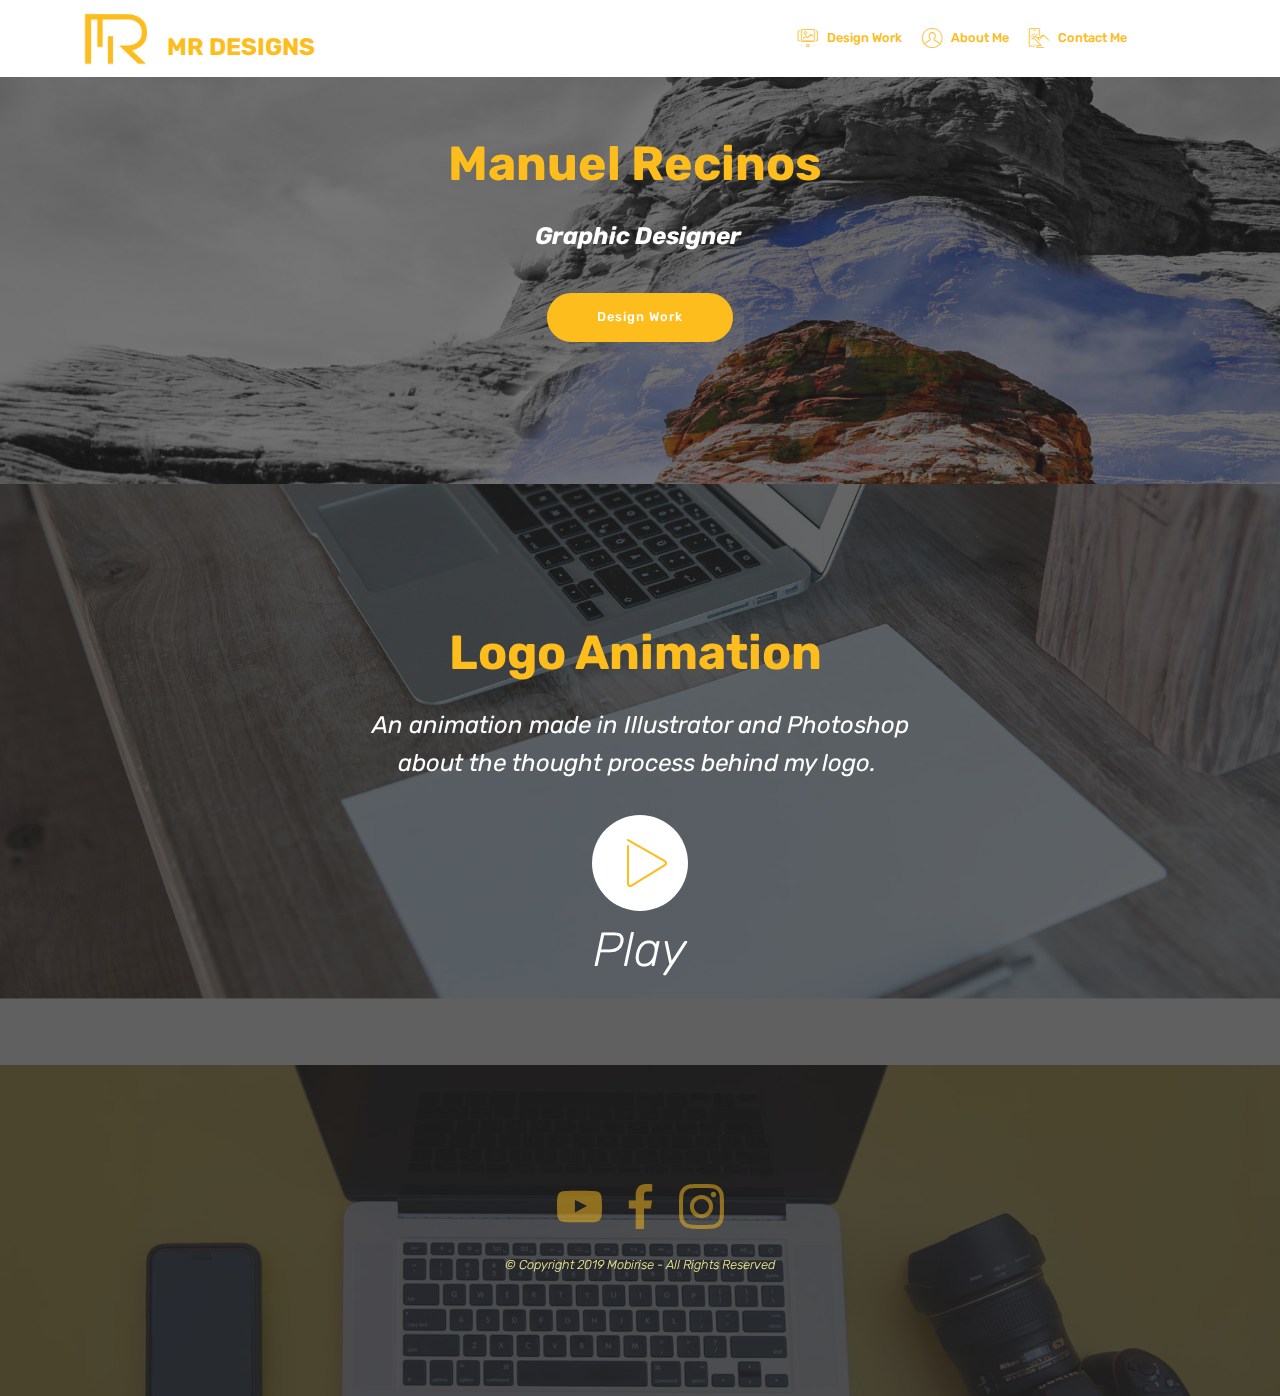
==== index.html @ 929e6ffc "create github pages" ====
<!DOCTYPE html>
<html  >
<head>
  <!-- Site made with Mobirise Website Builder v4.11.5, https://mobirise.com -->
  <meta charset="UTF-8">
  <meta http-equiv="X-UA-Compatible" content="IE=edge">
  <meta name="generator" content="Mobirise v4.11.5, mobirise.com">
  <meta name="viewport" content="width=device-width, initial-scale=1, minimum-scale=1">
  <link rel="shortcut icon" href="assets/images/personal-logo-192x158.jpg" type="image/x-icon">
  <meta name="description" content="">
  
  <title>Home</title>
  <link rel="stylesheet" href="assets/web/assets/mobirise-icons/mobirise-icons.css">
  <link rel="stylesheet" href="assets/bootstrap/css/bootstrap.min.css">
  <link rel="stylesheet" href="assets/bootstrap/css/bootstrap-grid.min.css">
  <link rel="stylesheet" href="assets/bootstrap/css/bootstrap-reboot.min.css">
  <link rel="stylesheet" href="assets/socicon/css/styles.css">
  <link rel="stylesheet" href="assets/tether/tether.min.css">
  <link rel="stylesheet" href="assets/dropdown/css/style.css">
  <link rel="stylesheet" href="assets/theme/css/style.css">
  <link rel="preload" as="style" href="assets/mobirise/css/mbr-additional.css"><link rel="stylesheet" href="assets/mobirise/css/mbr-additional.css" type="text/css">
  
  
  
</head>
<body>
  <section class="menu cid-rIRVJMEzpd" once="menu" id="menu1-1d">

    

    <nav class="navbar navbar-expand beta-menu navbar-dropdown align-items-center navbar-toggleable-sm">
        <button class="navbar-toggler navbar-toggler-right" type="button" data-toggle="collapse" data-target="#navbarSupportedContent" aria-controls="navbarSupportedContent" aria-expanded="false" aria-label="Toggle navigation">
            <div class="hamburger">
                <span></span>
                <span></span>
                <span></span>
                <span></span>
            </div>
        </button>
        <div class="menu-logo">
            <div class="navbar-brand">
                <span class="navbar-logo">
                    <a href="index.html">
                         <img src="assets/images/personal-logo-192x158.jpg" alt="Mobirise" title="" style="height: 3.8rem;">
                    </a>
                </span>
                <span class="navbar-caption-wrap"><a class="navbar-caption text-primary display-5" href="index.html"><br>MR DESIGNS&nbsp;</a></span>
            </div>
        </div>
        <div class="collapse navbar-collapse" id="navbarSupportedContent">
            <ul class="navbar-nav nav-dropdown nav-right" data-app-modern-menu="true"><li class="nav-item">
                    <a class="nav-link link text-primary display-4" href="https://mobirise.com">
                        </a>
                </li><li class="nav-item"><a class="nav-link link text-primary display-4" href="page1.html"><span class="mbri-image-slider mbr-iconfont mbr-iconfont-btn" style="color: rgb(252, 189, 29);"></span>Design Work</a></li><li class="nav-item"><a class="nav-link link text-primary display-4" href="page2.html"><span class="mbri-user mbr-iconfont mbr-iconfont-btn"></span>
                        
                        About Me</a></li><li class="nav-item"><a class="nav-link link text-primary display-4" href="page3.html"><span class="mbri-touch mbr-iconfont mbr-iconfont-btn"></span>Contact Me &nbsp; &nbsp; &nbsp; &nbsp; &nbsp; &nbsp; &nbsp; &nbsp; &nbsp; &nbsp;&nbsp;</a></li></ul>
            
        </div>
    </nav>
</section>

<section class="engine"><a href="https://mobirise.info/z">best free website templates</a></section><section class="header1 cid-rIvoOIbctM mbr-parallax-background" id="header16-k">

    

    <div class="mbr-overlay" style="opacity: 0.6; background-color: rgb(35, 35, 35);">
    </div>

    <div class="container">
        <div class="row justify-content-md-center">
            <div class="col-md-10 align-center">
                <h1 class="mbr-section-title mbr-bold pb-3 mbr-fonts-style display-2">Manuel Recinos&nbsp;</h1>
                
                <p class="mbr-text pb-3 mbr-fonts-style display-5"><strong><em>Graphic Designer&nbsp;</em></strong></p>
                <div class="mbr-section-btn"><a class="btn btn-md btn-primary display-4" href="page1.html">Design Work</a></div>
            </div>
        </div>
    </div>

</section>

<section class="header8 cid-rIunbASJ1v mbr-parallax-background" id="header8-4">

    

    <div class="mbr-overlay" style="opacity: 0.7; background-color: rgb(35, 35, 35);">
    </div>

    <div class="container align-center">
        <div class="row justify-content-md-center">
            <div class="mbr-white col-md-10">
                <h1 class="mbr-section-title align-center py-2 mbr-bold mbr-fonts-style display-2">
                        <br>Logo Animation&nbsp;</h1>
                <p class="mbr-text align-center py-2 mbr-fonts-style display-5"><em>An animation made in Illustrator and Photoshop <br>about the thought process behind my logo.&nbsp;</em></p>
                <div class="mbr-media show-modal align-center py-2" data-modal=".modalWindow">
                         <span class="mbr-iconfont mbri-play" style="color: rgb(252, 189, 29); fill: rgb(252, 189, 29);"></span>
                </div>
                <div class="icon-description align-center font-italic pb-3 mbr-fonts-style display-2">
                        Play</div>
                
            </div>
        </div>
    </div>
    <div>
        <div class="modalWindow" style="display: none;">
            <div class="modalWindow-container">
                <div class="modalWindow-video-container">
                    <div class="modalWindow-video">
                        <iframe width="100%" height="100%" frameborder="0" allowfullscreen="1" data-src="https://youtu.be/ZOGyDe4qONQ"></iframe>
                    </div>
                    <a class="close" role="button" data-dismiss="modal">
                        <span aria-hidden="true" class="mbri-close mbr-iconfont closeModal"></span>
                        <span class="sr-only">Close</span>
                    </a>
                </div>
            </div>
        </div>
    </div>
</section>

<section once="footers" class="cid-rIRHfotVvr" id="footer7-17">

    

    <div class="mbr-overlay" style="opacity: 0.8; background-color: rgb(35, 35, 35);"></div>

    <div class="container">
        <div class="media-container-row align-center mbr-white">
            <div class="row row-links">
                <ul class="foot-menu">
                    
                    
                    
                    
                    
                <li class="foot-menu-item mbr-fonts-style display-7">&nbsp; &nbsp; &nbsp; &nbsp; &nbsp; &nbsp; &nbsp; &nbsp; &nbsp; &nbsp; &nbsp; &nbsp; &nbsp; &nbsp; &nbsp; &nbsp; &nbsp; &nbsp; &nbsp; &nbsp; &nbsp; &nbsp; &nbsp; &nbsp; &nbsp; &nbsp; &nbsp;</li><li class="foot-menu-item mbr-fonts-style display-7"></li><li class="foot-menu-item mbr-fonts-style display-7"><strong>&nbsp;</strong>&nbsp; &nbsp; &nbsp; &nbsp; &nbsp; &nbsp; &nbsp; &nbsp; &nbsp; &nbsp; &nbsp;</li><li class="foot-menu-item mbr-fonts-style display-7"></li><li class="foot-menu-item mbr-fonts-style display-7"></li></ul>
            </div>
            <div class="row social-row">
                <div class="social-list align-right pb-2">
                    
                    
                    
                    
                    
                    
                <div class="soc-item">
                        <a href="https://www.youtube.com/channel/UCIBLX_ni4-r-RbYOTZ9fJrg/featured" target="_blank">
                            <span class="mbr-iconfont mbr-iconfont-social socicon-youtube socicon" style="color: rgb(252, 189, 29); fill: rgb(252, 189, 29); font-size: 45px;"></span>
                        </a>
                    </div><div class="soc-item">
                        <a href="https://www.facebook.com/mrdesigns95-101908321228765/" target="_blank">
                            <span class="mbr-iconfont mbr-iconfont-social socicon-facebook socicon" style="color: rgb(252, 189, 29); fill: rgb(252, 189, 29); font-size: 45px;"></span>
                        </a>
                    </div><div class="soc-item">
                        <a href="https://www.instagram.com/mrdesigns95/" target="_blank">
                            <span class="mbr-iconfont mbr-iconfont-social socicon-instagram socicon" style="color: rgb(252, 189, 29); fill: rgb(252, 189, 29); font-size: 45px;"></span>
                        </a>
                    </div></div>
            </div>
            <div class="row row-copirayt">
                <p class="mbr-text mb-0 mbr-fonts-style mbr-white align-center display-4"><em>
                    © Copyright 2019 Mobirise - All Rights Reserved
                </em></p>
            </div>
        </div>
    </div>
</section>


  <script src="assets/web/assets/jquery/jquery.min.js"></script>
  <script src="assets/popper/popper.min.js"></script>
  <script src="assets/bootstrap/js/bootstrap.min.js"></script>
  <script src="assets/smoothscroll/smooth-scroll.js"></script>
  <script src="assets/tether/tether.min.js"></script>
  <script src="assets/playervimeo/vimeo_player.js"></script>
  <script src="assets/dropdown/js/nav-dropdown.js"></script>
  <script src="assets/dropdown/js/navbar-dropdown.js"></script>
  <script src="assets/touchswipe/jquery.touch-swipe.min.js"></script>
  <script src="assets/parallax/jarallax.min.js"></script>
  <script src="assets/theme/js/script.js"></script>
  
  
</body>
</html>
---- assets/web/assets/mobirise-icons/mobirise-icons.css ----
@font-face {
  font-family: 'MobiriseIcons';
  src:  url('mobirise-icons.eot?spat4u');
  src:  url('mobirise-icons.eot?spat4u#iefix') format('embedded-opentype'),
    url('mobirise-icons.ttf?spat4u') format('truetype'),
    url('mobirise-icons.woff?spat4u') format('woff'),
    url('mobirise-icons.svg?spat4u#MobiriseIcons') format('svg');
  font-weight: normal;
  font-style: normal;
  font-display: swap;
}

[class^="mbri-"], [class*=" mbri-"] {
  /* use !important to prevent issues with browser extensions that change fonts */
  font-family: MobiriseIcons !important;
  speak: none;
  font-style: normal;
  font-weight: normal;
  font-variant: normal;
  text-transform: none;
  line-height: 1;

  /* Better Font Rendering =========== */
  -webkit-font-smoothing: antialiased;
  -moz-osx-font-smoothing: grayscale;
}

.mbri-add-submenu:before {
  content: "\e900";
}
.mbri-alert:before {
  content: "\e901";
}
.mbri-align-center:before {
  content: "\e902";
}
.mbri-align-justify:before {
  content: "\e903";
}
.mbri-align-left:before {
  content: "\e904";
}
.mbri-align-right:before {
  content: "\e905";
}
.mbri-android:before {
  content: "\e906";
}
.mbri-apple:before {
  content: "\e907";
}
.mbri-arrow-down:before {
  content: "\e908";
}
.mbri-arrow-next:before {
  content: "\e909";
}
.mbri-arrow-prev:before {
  content: "\e90a";
}
.mbri-arrow-up:before {
  content: "\e90b";
}
.mbri-bold:before {
  content: "\e90c";
}
.mbri-bookmark:before {
  content: "\e90d";
}
.mbri-bootstrap:before {
  content: "\e90e";
}
.mbri-briefcase:before {
  content: "\e90f";
}
.mbri-browse:before {
  content: "\e910";
}
.mbri-bulleted-list:before {
  content: "\e911";
}
.mbri-calendar:before {
  content: "\e912";
}
.mbri-camera:before {
  content: "\e913";
}
.mbri-cart-add:before {
  content: "\e914";
}
.mbri-cart-full:before {
  content: "\e915";
}
.mbri-cash:before {
  content: "\e916";
}
.mbri-change-style:before {
  content: "\e917";
}
.mbri-chat:before {
  content: "\e918";
}
.mbri-clock:before {
  content: "\e919";
}
.mbri-close:before {
  content: "\e91a";
}
.mbri-cloud:before {
  content: "\e91b";
}
.mbri-code:before {
  content: "\e91c";
}
.mbri-contact-form:before {
  content: "\e91d";
}
.mbri-credit-card:before {
  content: "\e91e";
}
.mbri-cursor-click:before {
  content: "\e91f";
}
.mbri-cust-feedback:before {
  content: "\e920";
}
.mbri-database:before {
  content: "\e921";
}
.mbri-delivery:before {
  content: "\e922";
}
.mbri-desktop:before {
  content: "\e923";
}
.mbri-devices:before {
  content: "\e924";
}
.mbri-down:before {
  content: "\e925";
}
.mbri-download:before {
  content: "\e989";
}
.mbri-drag-n-drop:before {
  content: "\e927";
}
.mbri-drag-n-drop2:before {
  content: "\e928";
}
.mbri-edit:before {
  content: "\e929";
}
.mbri-edit2:before {
  content: "\e92a";
}
.mbri-error:before {
  content: "\e92b";
}
.mbri-extension:before {
  content: "\e92c";
}
.mbri-features:before {
  content: "\e92d";
}
.mbri-file:before {
  content: "\e92e";
}
.mbri-flag:before {
  content: "\e92f";
}
.mbri-folder:before {
  content: "\e930";
}
.mbri-gift:before {
  content: "\e931";
}
.mbri-github:before {
  content: "\e932";
}
.mbri-globe:before {
  content: "\e933";
}
.mbri-globe-2:before {
  content: "\e934";
}
.mbri-growing-chart:before {
  content: "\e935";
}
.mbri-hearth:before {
  content: "\e936";
}
.mbri-help:before {
  content: "\e937";
}
.mbri-home:before {
  content: "\e938";
}
.mbri-hot-cup:before {
  content: "\e939";
}
.mbri-idea:before {
  content: "\e93a";
}
.mbri-image-gallery:before {
  content: "\e93b";
}
.mbri-image-slider:before {
  content: "\e93c";
}
.mbri-info:before {
  content: "\e93d";
}
.mbri-italic:before {
  content: "\e93e";
}
.mbri-key:before {
  content: "\e93f";
}
.mbri-laptop:before {
  content: "\e940";
}
.mbri-layers:before {
  content: "\e941";
}
.mbri-left-right:before {
  content: "\e942";
}
.mbri-left:before {
  content: "\e943";
}
.mbri-letter:before {
  content: "\e944";
}
.mbri-like:before {
  content: "\e945";
}
.mbri-link:before {
  content: "\e946";
}
.mbri-lock:before {
  content: "\e947";
}
.mbri-login:before {
  content: "\e948";
}
.mbri-logout:before {
  content: "\e949";
}
.mbri-magic-stick:before {
  content: "\e94a";
}
.mbri-map-pin:before {
  content: "\e94b";
}
.mbri-menu:before {
  content: "\e94c";
}
.mbri-mobile:before {
  content: "\e94d";
}
.mbri-mobile2:before {
  content: "\e94e";
}
.mbri-mobirise:before {
  content: "\e94f";
}
.mbri-more-horizontal:before {
  content: "\e950";
}
.mbri-more-vertical:before {
  content: "\e951";
}
.mbri-music:before {
  content: "\e952";
}
.mbri-new-file:before {
  content: "\e953";
}
.mbri-numbered-list:before {
  content: "\e954";
}
.mbri-opened-folder:before {
  content: "\e955";
}
.mbri-pages:before {
  content: "\e956";
}
.mbri-paper-plane:before {
  content: "\e957";
}
.mbri-paperclip:before {
  content: "\e958";
}
.mbri-photo:before {
  content: "\e959";
}
.mbri-photos:before {
  content: "\e95a";
}
.mbri-pin:before {
  content: "\e95b";
}
.mbri-play:before {
  content: "\e95c";
}
.mbri-plus:before {
  content: "\e95d";
}
.mbri-preview:before {
  content: "\e95e";
}
.mbri-print:before {
  content: "\e95f";
}
.mbri-protect:before {
  content: "\e960";
}
.mbri-question:before {
  content: "\e961";
}
.mbri-quote-left:before {
  content: "\e962";
}
.mbri-quote-right:before {
  content: "\e963";
}
.mbri-refresh:before {
  content: "\e964";
}
.mbri-responsive:before {
  content: "\e965";
}
.mbri-right:before {
  content: "\e966";
}
.mbri-rocket:before {
  content: "\e967";
}
.mbri-sad-face:before {
  content: "\e968";
}
.mbri-sale:before {
  content: "\e969";
}
.mbri-save:before {
  content: "\e96a";
}
.mbri-search:before {
  content: "\e96b";
}
.mbri-setting:before {
  content: "\e96c";
}
.mbri-setting2:before {
  content: "\e96d";
}
.mbri-setting3:before {
  content: "\e96e";
}
.mbri-share:before {
  content: "\e96f";
}
.mbri-shopping-bag:before {
  content: "\e970";
}
.mbri-shopping-basket:before {
  content: "\e971";
}
.mbri-shopping-cart:before {
  content: "\e972";
}
.mbri-sites:before {
  content: "\e973";
}
.mbri-smile-face:before {
  content: "\e974";
}
.mbri-speed:before {
  content: "\e975";
}
.mbri-star:before {
  content: "\e976";
}
.mbri-success:before {
  content: "\e977";
}
.mbri-sun:before {
  content: "\e978";
}
.mbri-sun2:before {
  content: "\e979";
}
.mbri-tablet:before {
  content: "\e97a";
}
.mbri-tablet-vertical:before {
  content: "\e97b";
}
.mbri-target:before {
  content: "\e97c";
}
.mbri-timer:before {
  content: "\e97d";
}
.mbri-to-ftp:before {
  content: "\e97e";
}
.mbri-to-local-drive:before {
  content: "\e97f";
}
.mbri-touch-swipe:before {
  content: "\e980";
}
.mbri-touch:before {
  content: "\e981";
}
.mbri-trash:before {
  content: "\e982";
}
.mbri-underline:before {
  content: "\e983";
}
.mbri-unlink:before {
  content: "\e984";
}
.mbri-unlock:before {
  content: "\e985";
}
.mbri-up-down:before {
  content: "\e986";
}
.mbri-up:before {
  content: "\e987";
}
.mbri-update:before {
  content: "\e988";
}
.mbri-upload:before {
 content: "\e926"; 
}
.mbri-user:before {
  content: "\e98a";
}
.mbri-user2:before {
  content: "\e98b";
}
.mbri-users:before {
  content: "\e98c";
}
.mbri-video:before {
  content: "\e98d";
}
.mbri-video-play:before {
  content: "\e98e";
}
.mbri-watch:before {
  content: "\e98f";
}
.mbri-website-theme:before {
  content: "\e990";
}
.mbri-wifi:before {
  content: "\e991";
}
.mbri-windows:before {
  content: "\e992";
}
.mbri-zoom-out:before {
  content: "\e993";
}
.mbri-redo:before {
  content: "\e994";
}
.mbri-undo:before {
  content: "\e995";
}
---- assets/socicon/css/styles.css ----
@charset "UTF-8";

@font-face {
  font-family: "socicon";
  src:url("../fonts/socicon.eot");
  src:url("../fonts/socicon.eot?#iefix") format("embedded-opentype"),
    url("../fonts/socicon.woff") format("woff"),
    url("../fonts/socicon.ttf") format("truetype"),
    url("../fonts/socicon.svg#socicon") format("svg");
  font-weight: normal;
  font-style: normal;
  font-display:swap;
}

[data-icon]:before {
  font-family: "socicon" !important;
  content: attr(data-icon);
  font-style: normal !important;
  font-weight: normal !important;
  font-variant: normal !important;
  text-transform: none !important;
  speak: none;
  line-height: 1;
  -webkit-font-smoothing: antialiased;
  -moz-osx-font-smoothing: grayscale;
}

[class^="socicon-"]:before,
[class*=" socicon-"]:before {
  font-family: "socicon" !important;
  font-style: normal !important;
  font-weight: normal !important;
  font-variant: normal !important;
  text-transform: none !important;
  speak: none;
  line-height: 1;
  -webkit-font-smoothing: antialiased;
  -moz-osx-font-smoothing: grayscale;
}

.socicon-modelmayhem:before {
  content: "\e000";
}
.socicon-mixcloud:before {
  content: "\e001";
}
.socicon-drupal:before {
  content: "\e002";
}
.socicon-swarm:before {
  content: "\e003";
}
.socicon-istock:before {
  content: "\e004";
}
.socicon-yammer:before {
  content: "\e005";
}
.socicon-ello:before {
  content: "\e006";
}
.socicon-stackoverflow:before {
  content: "\e007";
}
.socicon-persona:before {
  content: "\e008";
}
.socicon-triplej:before {
  content: "\e009";
}
.socicon-houzz:before {
  content: "\e00a";
}
.socicon-rss:before {
  content: "\e00b";
}
.socicon-paypal:before {
  content: "\e00c";
}
.socicon-odnoklassniki:before {
  content: "\e00d";
}
.socicon-airbnb:before {
  content: "\e00e";
}
.socicon-periscope:before {
  content: "\e00f";
}
.socicon-outlook:before {
  content: "\e010";
}
.socicon-coderwall:before {
  content: "\e011";
}
.socicon-tripadvisor:before {
  content: "\e012";
}
.socicon-appnet:before {
  content: "\e013";
}
.socicon-goodreads:before {
  content: "\e014";
}
.socicon-tripit:before {
  content: "\e015";
}
.socicon-lanyrd:before {
  content: "\e016";
}
.socicon-slideshare:before {
  content: "\e017";
}
.socicon-buffer:before {
  content: "\e018";
}
.socicon-disqus:before {
  content: "\e019";
}
.socicon-vkontakte:before {
  content: "\e01a";
}
.socicon-whatsapp:before {
  content: "\e01b";
}
.socicon-patreon:before {
  content: "\e01c";
}
.socicon-storehouse:before {
  content: "\e01d";
}
.socicon-pocket:before {
  content: "\e01e";
}
.socicon-mail:before {
  content: "\e01f";
}
.socicon-blogger:before {
  content: "\e020";
}
.socicon-technorati:before {
  content: "\e021";
}
.socicon-reddit:before {
  content: "\e022";
}
.socicon-dribbble:before {
  content: "\e023";
}
.socicon-stumbleupon:before {
  content: "\e024";
}
.socicon-digg:before {
  content: "\e025";
}
.socicon-envato:before {
  content: "\e026";
}
.socicon-behance:before {
  content: "\e027";
}
.socicon-delicious:before {
  content: "\e028";
}
.socicon-deviantart:before {
  content: "\e029";
}
.socicon-forrst:before {
  content: "\e02a";
}
.socicon-play:before {
  content: "\e02b";
}
.socicon-zerply:before {
  content: "\e02c";
}
.socicon-wikipedia:before {
  content: "\e02d";
}
.socicon-apple:before {
  content: "\e02e";
}
.socicon-flattr:before {
  content: "\e02f";
}
.socicon-github:before {
  content: "\e030";
}
.socicon-renren:before {
  content: "\e031";
}
.socicon-friendfeed:before {
  content: "\e032";
}
.socicon-newsvine:before {
  content: "\e033";
}
.socicon-identica:before {
  content: "\e034";
}
.socicon-bebo:before {
  content: "\e035";
}
.socicon-zynga:before {
  content: "\e036";
}
.socicon-steam:before {
  content: "\e037";
}
.socicon-xbox:before {
  content: "\e038";
}
.socicon-windows:before {
  content: "\e039";
}
.socicon-qq:before {
  content: "\e03a";
}
.socicon-douban:before {
  content: "\e03b";
}
.socicon-meetup:before {
  content: "\e03c";
}
.socicon-playstation:before {
  content: "\e03d";
}
.socicon-android:before {
  content: "\e03e";
}
.socicon-snapchat:before {
  content: "\e03f";
}
.socicon-twitter:before {
  content: "\e040";
}
.socicon-facebook:before {
  content: "\e041";
}
.socicon-googleplus:before {
  content: "\e042";
}
.socicon-pinterest:before {
  content: "\e043";
}
.socicon-foursquare:before {
  content: "\e044";
}
.socicon-yahoo:before {
  content: "\e045";
}
.socicon-skype:before {
  content: "\e046";
}
.socicon-yelp:before {
  content: "\e047";
}
.socicon-feedburner:before {
  content: "\e048";
}
.socicon-linkedin:before {
  content: "\e049";
}
.socicon-viadeo:before {
  content: "\e04a";
}
.socicon-xing:before {
  content: "\e04b";
}
.socicon-myspace:before {
  content: "\e04c";
}
.socicon-soundcloud:before {
  content: "\e04d";
}
.socicon-spotify:before {
  content: "\e04e";
}
.socicon-grooveshark:before {
  content: "\e04f";
}
.socicon-lastfm:before {
  content: "\e050";
}
.socicon-youtube:before {
  content: "\e051";
}
.socicon-vimeo:before {
  content: "\e052";
}
.socicon-dailymotion:before {
  content: "\e053";
}
.socicon-vine:before {
  content: "\e054";
}
.socicon-flickr:before {
  content: "\e055";
}
.socicon-500px:before {
  content: "\e056";
}
.socicon-wordpress:before {
  content: "\e058";
}
.socicon-tumblr:before {
  content: "\e059";
}
.socicon-twitch:before {
  content: "\e05a";
}
.socicon-8tracks:before {
  content: "\e05b";
}
.socicon-amazon:before {
  content: "\e05c";
}
.socicon-icq:before {
  content: "\e05d";
}
.socicon-smugmug:before {
  content: "\e05e";
}
.socicon-ravelry:before {
  content: "\e05f";
}
.socicon-weibo:before {
  content: "\e060";
}
.socicon-baidu:before {
  content: "\e061";
}
.socicon-angellist:before {
  content: "\e062";
}
.socicon-ebay:before {
  content: "\e063";
}
.socicon-imdb:before {
  content: "\e064";
}
.socicon-stayfriends:before {
  content: "\e065";
}
.socicon-residentadvisor:before {
  content: "\e066";
}
.socicon-google:before {
  content: "\e067";
}
.socicon-yandex:before {
  content: "\e068";
}
.socicon-sharethis:before {
  content: "\e069";
}
.socicon-bandcamp:before {
  content: "\e06a";
}
.socicon-itunes:before {
  content: "\e06b";
}
.socicon-deezer:before {
  content: "\e06c";
}
.socicon-telegram:before {
  content: "\e06e";
}
.socicon-openid:before {
  content: "\e06f";
}
.socicon-amplement:before {
  content: "\e070";
}
.socicon-viber:before {
  content: "\e071";
}
.socicon-zomato:before {
  content: "\e072";
}
.socicon-draugiem:before {
  content: "\e074";
}
.socicon-endomodo:before {
  content: "\e075";
}
.socicon-filmweb:before {
  content: "\e076";
}
.socicon-stackexchange:before {
  content: "\e077";
}
.socicon-wykop:before {
  content: "\e078";
}
.socicon-teamspeak:before {
  content: "\e079";
}
.socicon-teamviewer:before {
  content: "\e07a";
}
.socicon-ventrilo:before {
  content: "\e07b";
}
.socicon-younow:before {
  content: "\e07c";
}
.socicon-raidcall:before {
  content: "\e07d";
}
.socicon-mumble:before {
  content: "\e07e";
}
.socicon-medium:before {
  content: "\e06d";
}
.socicon-bebee:before {
  content: "\e07f";
}
.socicon-hitbox:before {
  content: "\e080";
}
.socicon-reverbnation:before {
  content: "\e081";
}
.socicon-formulr:before {
  content: "\e082";
}
.socicon-instagram:before {
  content: "\e057";
}
.socicon-battlenet:before {
  content: "\e083";
}
.socicon-chrome:before {
  content: "\e084";
}
.socicon-discord:before {
  content: "\e086";
}
.socicon-issuu:before {
  content: "\e087";
}
.socicon-macos:before {
  content: "\e088";
}
.socicon-firefox:before {
  content: "\e089";
}
.socicon-opera:before {
  content: "\e08d";
}
.socicon-keybase:before {
  content: "\e090";
}
.socicon-alliance:before {
  content: "\e091";
}
.socicon-livejournal:before {
  content: "\e092";
}
.socicon-googlephotos:before {
  content: "\e093";
}
.socicon-horde:before {
  content: "\e094";
}
.socicon-etsy:before {
  content: "\e095";
}
.socicon-zapier:before {
  content: "\e096";
}
.socicon-google-scholar:before {
  content: "\e097";
}
.socicon-researchgate:before {
  content: "\e098";
}
.socicon-wechat:before {
  content: "\e099";
}
.socicon-strava:before {
  content: "\e09a";
}
.socicon-line:before {
  content: "\e09b";
}
.socicon-lyft:before {
  content: "\e09c";
}
.socicon-uber:before {
  content: "\e09d";
}
.socicon-songkick:before {
  content: "\e09e";
}
.socicon-viewbug:before {
  content: "\e09f";
}
.socicon-googlegroups:before {
  content: "\e0a0";
}
.socicon-quora:before {
  content: "\e073";
}
.socicon-diablo:before {
  content: "\e085";
}
.socicon-blizzard:before {
  content: "\e0a1";
}
.socicon-hearthstone:before {
  content: "\e08b";
}
.socicon-heroes:before {
  content: "\e08a";
}
.socicon-overwatch:before {
  content: "\e08c";
}
.socicon-warcraft:before {
  content: "\e08e";
}
.socicon-starcraft:before {
  content: "\e08f";
}
.socicon-beam:before {
  content: "\e0a2";
}
.socicon-curse:before {
  content: "\e0a3";
}
.socicon-player:before {
  content: "\e0a4";
}
.socicon-streamjar:before {
  content: "\e0a5";
}
.socicon-nintendo:before {
  content: "\e0a6";
}
.socicon-hellocoton:before {
  content: "\e0a7";
}
---- assets/dropdown/css/style.css ----
.navbar-dropdown {
  left: 0;
  padding: 0;
  position: absolute;
  right: 0;
  top: 0;
  transition: all 0.45s ease;
  z-index: 1030;
  background: #282828; }
  .navbar-dropdown .navbar-logo {
    margin-right: 0.8rem;
    transition: margin 0.3s ease-in-out;
    vertical-align: middle; }
    .navbar-dropdown .navbar-logo img {
      height: 3.125rem;
      transition: all 0.3s ease-in-out; }
    .navbar-dropdown .navbar-logo.mbr-iconfont {
      font-size: 3.125rem;
      line-height: 3.125rem; }
  .navbar-dropdown .navbar-caption {
    font-weight: 700;
    white-space: normal;
    vertical-align: -4px;
    line-height: 3.125rem !important; }
    .navbar-dropdown .navbar-caption, .navbar-dropdown .navbar-caption:hover {
      color: inherit;
      text-decoration: none; }
  .navbar-dropdown .mbr-iconfont + .navbar-caption {
    vertical-align: -1px; }
  .navbar-dropdown.navbar-fixed-top {
    position: fixed; }
  .navbar-dropdown .navbar-brand span {
    vertical-align: -4px; }
  .navbar-dropdown.bg-color.transparent {
    background: none; }
  .navbar-dropdown.navbar-short .navbar-brand {
    padding: 0.625rem 0; }
    .navbar-dropdown.navbar-short .navbar-brand span {
      vertical-align: -1px; }
  .navbar-dropdown.navbar-short .navbar-caption {
    line-height: 2.375rem !important;
    vertical-align: -2px; }
  .navbar-dropdown.navbar-short .navbar-logo {
    margin-right: 0.5rem; }
    .navbar-dropdown.navbar-short .navbar-logo img {
      height: 2.375rem; }
    .navbar-dropdown.navbar-short .navbar-logo.mbr-iconfont {
      font-size: 2.375rem;
      line-height: 2.375rem; }
  .navbar-dropdown.navbar-short .mbr-table-cell {
    height: 3.625rem; }
  .navbar-dropdown .navbar-close {
    left: 0.6875rem;
    position: fixed;
    top: 0.75rem;
    z-index: 1000; }
  .navbar-dropdown .hamburger-icon {
    content: "";
    display: inline-block;
    vertical-align: middle;
    width: 16px;
    -webkit-box-shadow: 0 -6px 0 1px #282828,0 0 0 1px #282828,0 6px 0 1px #282828;
    -moz-box-shadow: 0 -6px 0 1px #282828,0 0 0 1px #282828,0 6px 0 1px #282828;
    box-shadow: 0 -6px 0 1px #282828,0 0 0 1px #282828,0 6px 0 1px #282828; }

.dropdown-menu .dropdown-toggle[data-toggle="dropdown-submenu"]::after {
  border-bottom: 0.35em solid transparent;
  border-left: 0.35em solid;
  border-right: 0;
  border-top: 0.35em solid transparent;
  margin-left: 0.3rem; }

.dropdown-menu .dropdown-item:focus {
  outline: 0; }

.nav-dropdown {
  font-size: 0.75rem;
  font-weight: 500;
  height: auto !important; }
  .nav-dropdown .nav-btn {
    padding-left: 1rem; }
  .nav-dropdown .link {
    margin: .667em 1.667em;
    font-weight: 500;
    padding: 0;
    transition: color .2s ease-in-out; }
    .nav-dropdown .link.dropdown-toggle {
      margin-right: 2.583em; }
      .nav-dropdown .link.dropdown-toggle::after {
        margin-left: .25rem;
        border-top: 0.35em solid;
        border-right: 0.35em solid transparent;
        border-left: 0.35em solid transparent;
        border-bottom: 0; }
      .nav-dropdown .link.dropdown-toggle[aria-expanded="true"] {
        margin: 0;
        padding: 0.667em 3.263em  0.667em 1.667em; }
  .nav-dropdown .link::after,
  .nav-dropdown .dropdown-item::after {
    color: inherit; }
  .nav-dropdown .btn {
    font-size: 0.75rem;
    font-weight: 700;
    letter-spacing: 0;
    margin-bottom: 0;
    padding-left: 1.25rem;
    padding-right: 1.25rem; }
  .nav-dropdown .dropdown-menu {
    border-radius: 0;
    border: 0;
    left: 0;
    margin: 0;
    padding-bottom: 1.25rem;
    padding-top: 1.25rem;
    position: relative; }
  .nav-dropdown .dropdown-submenu {
    margin-left: 0.125rem;
    top: 0; }
  .nav-dropdown .dropdown-item {
    font-weight: 500;
    line-height: 2;
    padding: 0.3846em 4.615em 0.3846em 1.5385em;
    position: relative;
    transition: color .2s ease-in-out, background-color .2s ease-in-out; }
    .nav-dropdown .dropdown-item::after {
      margin-top: -0.3077em;
      position: absolute;
      right: 1.1538em;
      top: 50%; }
    .nav-dropdown .dropdown-item:focus, .nav-dropdown .dropdown-item:hover {
      background: none; }

@media (max-width: 767px) {
  .nav-dropdown.navbar-toggleable-sm {
    bottom: 0;
    display: none;
    left: 0;
    overflow-x: hidden;
    position: fixed;
    top: 0;
    transform: translateX(-100%);
    -ms-transform: translateX(-100%);
    -webkit-transform: translateX(-100%);
    width: 18.75rem;
    z-index: 999; } }
.nav-dropdown.navbar-toggleable-xl {
  bottom: 0;
  display: none;
  left: 0;
  overflow-x: hidden;
  position: fixed;
  top: 0;
  transform: translateX(-100%);
  -ms-transform: translateX(-100%);
  -webkit-transform: translateX(-100%);
  width: 18.75rem;
  z-index: 999; }

.nav-dropdown-sm {
  display: block !important;
  overflow-x: hidden;
  overflow: auto;
  padding-top: 3.875rem; }
  .nav-dropdown-sm::after {
    content: "";
    display: block;
    height: 3rem;
    width: 100%; }
  .nav-dropdown-sm.collapse.in ~ .navbar-close {
    display: block !important; }
  .nav-dropdown-sm.collapsing, .nav-dropdown-sm.collapse.in {
    transform: translateX(0);
    -ms-transform: translateX(0);
    -webkit-transform: translateX(0);
    transition: all 0.25s ease-out;
    -webkit-transition: all 0.25s ease-out;
    background: #282828; }
  .nav-dropdown-sm.collapsing[aria-expanded="false"] {
    transform: translateX(-100%);
    -ms-transform: translateX(-100%);
    -webkit-transform: translateX(-100%); }
  .nav-dropdown-sm .nav-item {
    display: block;
    margin-left: 0 !important;
    padding-left: 0; }
  .nav-dropdown-sm .link,
  .nav-dropdown-sm .dropdown-item {
    border-top: 1px dotted rgba(255, 255, 255, 0.1);
    font-size: 0.8125rem;
    line-height: 1.6;
    margin: 0 !important;
    padding: 0.875rem 2.4rem 0.875rem 1.5625rem !important;
    position: relative;
    white-space: normal; }
    .nav-dropdown-sm .link:focus, .nav-dropdown-sm .link:hover,
    .nav-dropdown-sm .dropdown-item:focus,
    .nav-dropdown-sm .dropdown-item:hover {
      background: rgba(0, 0, 0, 0.2) !important;
      color: #c0a375; }
  .nav-dropdown-sm .nav-btn {
    position: relative;
    padding: 1.5625rem 1.5625rem 0 1.5625rem; }
    .nav-dropdown-sm .nav-btn::before {
      border-top: 1px dotted rgba(255, 255, 255, 0.1);
      content: "";
      left: 0;
      position: absolute;
      top: 0;
      width: 100%; }
    .nav-dropdown-sm .nav-btn + .nav-btn {
      padding-top: 0.625rem; }
      .nav-dropdown-sm .nav-btn + .nav-btn::before {
        display: none; }
  .nav-dropdown-sm .btn {
    padding: 0.625rem 0; }
  .nav-dropdown-sm .dropdown-toggle[data-toggle="dropdown-submenu"]::after {
    margin-left: .25rem;
    border-top: 0.35em solid;
    border-right: 0.35em solid transparent;
    border-left: 0.35em solid transparent;
    border-bottom: 0; }
  .nav-dropdown-sm .dropdown-toggle[data-toggle="dropdown-submenu"][aria-expanded="true"]::after {
    border-top: 0;
    border-right: 0.35em solid transparent;
    border-left: 0.35em solid transparent;
    border-bottom: 0.35em solid; }
  .nav-dropdown-sm .dropdown-menu {
    margin: 0;
    padding: 0;
    position: relative;
    top: 0;
    left: 0;
    width: 100%;
    border: 0;
    float: none;
    border-radius: 0;
    background: none; }
  .nav-dropdown-sm .dropdown-submenu {
    left: 100%;
    margin-left: 0.125rem;
    margin-top: -1.25rem;
    top: 0; }

.navbar-toggleable-sm .nav-dropdown .dropdown-menu {
  position: absolute; }

.navbar-toggleable-sm .nav-dropdown .dropdown-submenu {
  left: 100%;
  margin-left: 0.125rem;
  margin-top: -1.25rem;
  top: 0; }

.navbar-toggleable-sm.opened .nav-dropdown .dropdown-menu {
  position: relative; }

.navbar-toggleable-sm.opened .nav-dropdown .dropdown-submenu {
  left: 0;
  margin-left: 00rem;
  margin-top: 0rem;
  top: 0; }

.is-builder .nav-dropdown.collapsing {
  transition: none !important; }

/*# sourceMappingURL=style.css.map */
---- assets/theme/css/style.css ----
/*!
 * Mobirise v4 theme (https://mobirise.com/)
 * Copyright 2017 Mobirise
 */
section {
  background-color: #eeeeee; }

body {
  font-style: normal;
  line-height: 1.5; }

section,
.container,
.container-fluid {
  position: relative;
  word-wrap: break-word; }

a.mbr-iconfont:hover {
  text-decoration: none; }

.article .lead p,
.article .lead ul,
.article .lead ol,
.article .lead pre,
.article .lead blockquote {
  margin-bottom: 0; }

ul,
ol,
pre,
blockquote {
  margin-bottom: 2.3125rem; }

pre {
  background: #f4f4f4;
  padding: 10px 24px;
  white-space: pre-wrap; }

.inactive {
  -webkit-user-select: none;
  -moz-user-select: none;
  -ms-user-select: none;
  user-select: none;
  pointer-events: none;
  -webkit-user-drag: none;
  user-drag: none; }

.mbr-section__comments .row {
  justify-content: center;
  -webkit-justify-content: center; }

a {
  font-style: normal;
  font-weight: 400;
  cursor: pointer; }
  a, a:hover {
    text-decoration: none; }

figure {
  margin-bottom: 0; }

body {
  color: #232323; }

h1,
h2,
h3,
h4,
h5,
h6,
.h1,
.h2,
.h3,
.h4,
.h5,
.h6,
.display-1,
.display-2,
.display-3,
.display-4 {
  line-height: 1;
  word-break: break-word;
  word-wrap: break-word; }

.mbr-section-title {
  font-style: normal;
  line-height: 1.2; }

.mbr-section-subtitle {
  line-height: 1.3; }

.mbr-text {
  font-style: normal;
  line-height: 1.6; }

b,
strong {
  font-weight: bold; }

blockquote {
  padding: 10px 0 10px 20px;
  position: relative;
  border-left: 2px solid;
  border-color: #ff3366; }

input:-webkit-autofill, input:-webkit-autofill:hover, input:-webkit-autofill:focus, input:-webkit-autofill:active {
  transition-delay: 9999s;
  transition-property: background-color, color; }

textarea[type='hidden'] {
  display: none; }

body {
  position: relative; }

section {
  background-position: 50% 50%;
  background-repeat: no-repeat;
  background-size: cover; }
  section .mbr-background-video,
  section .mbr-background-video-preview {
    position: absolute;
    bottom: 0;
    left: 0;
    right: 0;
    top: 0; }

.hidden {
  visibility: hidden; }

.mbr-z-index20 {
  z-index: 20; }

/*! Base colors */
.mbr-white {
  color: #ffffff; }

.mbr-black {
  color: #000000; }

.mbr-bg-white {
  background-color: #ffffff; }

.mbr-bg-black {
  background-color: #000000; }

/*! Text-aligns */
.align-left {
  text-align: left; }

.align-center {
  text-align: center; }

.align-right {
  text-align: right; }

@media (max-width: 767px) {
  .align-left,
  .align-center,
  .align-right,
  .mbr-section-btn,
  .mbr-section-title {
    text-align: center; } }
/*! Font-weight  */
.mbr-light {
  font-weight: 300; }

.mbr-regular {
  font-weight: 400; }

.mbr-semibold {
  font-weight: 500; }

.mbr-bold {
  font-weight: 700; }

/*! Media  */
.media-size-item {
  -webkit-flex: 1 1 auto;
  -moz-flex: 1 1 auto;
  -ms-flex: 1 1 auto;
  -o-flex: 1 1 auto;
  flex: 1 1 auto; }

.media-content {
  -webkit-flex-basis: 100%;
  flex-basis: 100%; }

.media-container-row {
  display: -ms-flexbox;
  display: -webkit-flex;
  display: flex;
  -webkit-flex-direction: row;
  -ms-flex-direction: row;
  flex-direction: row;
  -webkit-flex-wrap: wrap;
  -ms-flex-wrap: wrap;
  flex-wrap: wrap;
  -webkit-justify-content: center;
  -ms-flex-pack: center;
  justify-content: center;
  -webkit-align-content: center;
  -ms-flex-line-pack: center;
  align-content: center;
  -webkit-align-items: start;
  -ms-flex-align: start;
  align-items: start; }
  .media-container-row .media-size-item {
    width: 400px; }

.media-container-column {
  display: -ms-flexbox;
  display: -webkit-flex;
  display: flex;
  -webkit-flex-direction: column;
  -ms-flex-direction: column;
  flex-direction: column;
  -webkit-flex-wrap: wrap;
  -ms-flex-wrap: wrap;
  flex-wrap: wrap;
  -webkit-justify-content: center;
  -ms-flex-pack: center;
  justify-content: center;
  -webkit-align-content: center;
  -ms-flex-line-pack: center;
  align-content: center;
  -webkit-align-items: stretch;
  -ms-flex-align: stretch;
  align-items: stretch; }
  .media-container-column > * {
    width: 100%; }

@media (min-width: 992px) {
  .media-container-row {
    -webkit-flex-wrap: nowrap;
    -ms-flex-wrap: nowrap;
    flex-wrap: nowrap; } }
figure {
  overflow: hidden; }

figure[mbr-media-size] {
  transition: width 0.1s; }

.mbr-figure img,
.mbr-figure iframe {
  display: block;
  width: 100%; }

.card {
  background-color: transparent;
  border: none; }

.card-box {
  width: 100%; }

.card-img {
  text-align: center;
  flex-shrink: 0;
  -webkit-flex-shrink: 0; }

.media {
  max-width: 100%;
  margin: 0 auto; }

.mbr-figure {
  -ms-flex-item-align: center;
  -ms-grid-row-align: center;
  -webkit-align-self: center;
  align-self: center; }

.media-container > div {
  max-width: 100%; }

.mbr-figure img,
.card-img img {
  width: 100%; }

@media (max-width: 991px) {
  .media-size-item {
    width: auto !important; }

  .media {
    width: auto; }

  .mbr-figure {
    width: 100% !important; } }
/*! Buttons */
.btn {
  font-weight: 500;
  border-width: 2px;
  font-style: normal;
  letter-spacing: 1px;
  margin: .4rem .8rem;
  white-space: normal;
  -webkit-transition: all .3s ease-in-out;
  -moz-transition: all .3s ease-in-out;
  transition: all .3s ease-in-out;
  display: inline-flex;
  align-items: center;
  justify-content: center;
  word-break: break-word;
  -webkit-align-items: center;
  -webkit-justify-content: center;
  display: -webkit-inline-flex; }

.btn-sm {
  font-weight: 500;
  letter-spacing: 1px;
  -webkit-transition: all .3s ease-in-out;
  -moz-transition: all .3s ease-in-out;
  transition: all .3s ease-in-out; }

.btn-md {
  font-weight: 500;
  letter-spacing: 1px;
  margin: .4rem .8rem !important;
  -webkit-transition: all .3s ease-in-out;
  -moz-transition: all .3s ease-in-out;
  transition: all .3s ease-in-out; }

.btn-lg {
  font-weight: 500;
  letter-spacing: 1px;
  margin: .4rem .8rem !important;
  -webkit-transition: all .3s ease-in-out;
  -moz-transition: all .3s ease-in-out;
  transition: all .3s ease-in-out; }

.mbr-section-btn {
  margin-left: -0.25rem;
  margin-right: -0.25rem;
  font-size: 0; }

nav .mbr-section-btn {
  margin-left: 0rem;
  margin-right: 0rem; }

.btn-form {
  border-radius: 0; }
  .btn-form:hover {
    cursor: pointer; }

/*! Btn icon margin */
.btn .mbr-iconfont,
.btn.btn-sm .mbr-iconfont {
  cursor: pointer;
  margin-right: 0.5rem; }

.btn.btn-md .mbr-iconfont,
.btn.btn-md .mbr-iconfont {
  margin-right: 0.8rem; }

.mbr-regular {
  font-weight: 400; }

.mbr-semibold {
  font-weight: 500; }

.mbr-bold {
  font-weight: 700; }

[type='submit'] {
  -webkit-appearance: none; }

/*! Full-screen */
.mbr-fullscreen .mbr-overlay {
  min-height: 100vh; }

.mbr-fullscreen {
  display: flex;
  display: -webkit-flex;
  display: -moz-flex;
  display: -ms-flex;
  display: -o-flex;
  align-items: center;
  -webkit-align-items: center;
  min-height: 100vh;
  padding-top: 3rem;
  padding-bottom: 3rem; }

/*! Map */
.map {
  height: 25rem;
  position: relative; }
  .map iframe {
    width: 100%;
    height: 100%; }

.mbr-overlay {
  background-color: #000;
  bottom: 0;
  left: 0;
  opacity: .5;
  position: absolute;
  right: 0;
  top: 0;
  z-index: 0;
  pointer-events: none; }

/* Form */
blockquote {
  font-style: italic;
  padding: 10px 0 10px 20px;
  font-size: 1.09rem;
  position: relative;
  border-width: 3px; }

.form-control {
  background-color: #f5f5f5;
  box-shadow: none;
  color: #565656;
  line-height: 1.43;
  min-height: 3.5em;
  padding: 1.07em .5em; }
  .form-control, .form-control:focus {
    border: 1px solid #e8e8e8; }
  .form-active .form-control:invalid {
    border-color: red; }

.form-control-label {
  position: relative;
  cursor: pointer;
  margin-bottom: .357em;
  padding: 0; }

.alert {
  color: #ffffff;
  border-radius: 0;
  border: 0;
  font-size: .875rem;
  line-height: 1.5;
  margin-bottom: 1.875rem;
  padding: 1.25rem;
  position: relative; }
  .alert.alert-form::after {
    background-color: inherit;
    bottom: -7px;
    content: "";
    display: block;
    height: 14px;
    left: 50%;
    margin-left: -7px;
    position: absolute;
    transform: rotate(45deg);
    width: 14px;
    -webkit-transform: rotate(45deg); }

.form-asterisk {
  font-family: initial;
  position: absolute;
  top: -2px;
  font-weight: normal; }

/*! Scroll to top arrow */
#scrollToTop a i:before {
  content: '';
  position: absolute;
  height: 40%;
  top: 25%;
  background: #fff;
  width: 2px;
  left: calc(50% - 1px); }
#scrollToTop a i:after {
  content: '';
  position: absolute;
  display: block;
  border-top: 2px solid #fff;
  border-right: 2px solid #fff;
  width: 40%;
  height: 40%;
  left: 30%;
  bottom: 30%;
  transform: rotate(135deg);
  -webkit-transform: rotate(135deg); }

.mbr-arrow-up {
  bottom: 25px;
  right: 90px;
  position: fixed;
  text-align: right;
  z-index: 5000;
  color: #ffffff;
  font-size: 32px;
  transform: rotate(180deg);
  -webkit-transform: rotate(180deg); }

.mbr-arrow-up a {
  background: rgba(0, 0, 0, 0.2);
  border-radius: 3px;
  color: #fff;
  display: inline-block;
  height: 60px;
  width: 60px;
  outline-style: none !important;
  position: relative;
  text-decoration: none;
  transition: all 0.3s ease-in-out;
  cursor: pointer;
  text-align: center; }
  .mbr-arrow-up a:hover {
    background-color: rgba(0, 0, 0, 0.4); }
  .mbr-arrow-up a i {
    line-height: 60px; }

.mbr-arrow-up-icon {
  display: block;
  color: #fff; }

.mbr-arrow-up-icon::before {
  content: '\203a';
  display: inline-block;
  font-family: serif;
  font-size: 32px;
  line-height: 1;
  font-style: normal;
  position: relative;
  top: 6px;
  left: -4px;
  -webkit-transform: rotate(-90deg);
  transform: rotate(-90deg); }

/*! Arrow Down */
.mbr-arrow {
  position: absolute;
  bottom: 45px;
  left: 50%;
  width: 60px;
  height: 60px;
  cursor: pointer;
  background-color: rgba(80, 80, 80, 0.5);
  border-radius: 50%;
  -webkit-transform: translateX(-50%);
  transform: translateX(-50%); }
  .mbr-arrow > a {
    display: inline-block;
    text-decoration: none;
    outline-style: none;
    -webkit-animation: arrowdown 1.7s ease-in-out infinite;
    animation: arrowdown 1.7s ease-in-out infinite; }
    .mbr-arrow > a > i {
      position: absolute;
      top: -2px;
      left: 15px;
      font-size: 2rem; }

@keyframes arrowdown {
  0% {
    transform: translateY(0px);
    -webkit-transform: translateY(0px); }
  50% {
    transform: translateY(-5px);
    -webkit-transform: translateY(-5px); }
  100% {
    transform: translateY(0px);
    -webkit-transform: translateY(0px); } }
@-webkit-keyframes arrowdown {
  0% {
    transform: translateY(0px);
    -webkit-transform: translateY(0px); }
  50% {
    transform: translateY(-5px);
    -webkit-transform: translateY(-5px); }
  100% {
    transform: translateY(0px);
    -webkit-transform: translateY(0px); } }
@media (max-width: 500px) {
  .mbr-arrow-up {
    left: 50%;
    right: auto;
    transform: translateX(-50%) rotate(180deg);
    -webkit-transform: translateX(-50%) rotate(180deg); } }
/*Gradients animation*/
@keyframes gradient-animation {
  from {
    background-position: 0% 100%;
    animation-timing-function: ease-in-out; }
  to {
    background-position: 100% 0%;
    animation-timing-function: ease-in-out; } }
@-webkit-keyframes gradient-animation {
  from {
    background-position: 0% 100%;
    animation-timing-function: ease-in-out; }
  to {
    background-position: 100% 0%;
    animation-timing-function: ease-in-out; } }
.bg-gradient {
  background-size: 200% 200%;
  animation: gradient-animation 5s infinite alternate;
  -webkit-animation: gradient-animation 5s infinite alternate; }

.menu .navbar-brand {
  display: -webkit-flex; }
  .menu .navbar-brand span {
    display: flex;
    display: -webkit-flex; }
  .menu .navbar-brand .navbar-caption-wrap {
    display: -webkit-flex; }
  .menu .navbar-brand .navbar-logo img {
    display: -webkit-flex; }
@media (min-width: 768px) and (max-width: 1023px) {
  .menu .navbar-toggleable-sm .navbar-nav {
    display: -webkit-box;
    display: -webkit-flex;
    display: -ms-flexbox; } }
@media (max-width: 1023px) {
  .menu .navbar-collapse {
    max-height: 93.5vh; }
    .menu .navbar-collapse.show {
      overflow: auto; } }
@media (min-width: 1024px) {
  .menu .navbar-nav.nav-dropdown {
    display: -webkit-flex; }
  .menu .navbar-toggleable-sm .navbar-collapse {
    display: -webkit-flex !important; }
  .menu .collapsed .navbar-collapse {
    max-height: 93.5vh; }
    .menu .collapsed .navbar-collapse.show {
      overflow: auto; } }
@media (max-width: 767px) {
  .menu .navbar-collapse {
    max-height: 80vh; } }

/* Others*/
.note-check a[data-value=Rubik] {
  font-style: normal; }

.mbr-arrow a {
  color: #ffffff; }

@media (max-width: 767px) {
  .mbr-arrow {
    display: none; } }
.navbar {
  display: -webkit-flex;
  -webkit-flex-wrap: wrap;
  -webkit-align-items: center;
  -webkit-justify-content: space-between; }

.navbar-collapse {
  -webkit-flex-basis: 100%;
  -webkit-flex-grow: 1;
  -webkit-align-items: center; }

.nav-dropdown .link {
  padding: 0.667em 1.667em !important;
  margin: 0 !important; }

.nav {
  display: -webkit-flex;
  -webkit-flex-wrap: wrap; }

.row {
  display: -webkit-flex;
  -webkit-flex-wrap: wrap; }

.justify-content-center {
  -webkit-justify-content: center; }

.form-inline {
  display: -webkit-flex;
  -webkit-flex-flow: row wrap;
  -webkit-align-items: center; }

.card-wrapper {
  -webkit-flex: 1; }

.carousel-control {
  z-index: 10;
  display: -webkit-flex;
  -webkit-align-items: center;
  -webkit-justify-content: center; }

.carousel-controls {
  display: -webkit-flex; }

.media {
  display: -webkit-flex; }

.form-group:focus {
  outline: none; }

.jq-selectbox__select {
  padding: 1.07em 0.5em;
  position: absolute;
  top: 0;
  left: 0;
  width: 100%; }

.jq-selectbox__dropdown {
  position: absolute;
  top: 100% !important;
  left: 0 !important;
  width: 100% !important; }

.jq-selectbox__trigger-arrow {
  transform: translateY(-50%); }

.jq-selectbox li {
  padding: 1.07em 0.5em; }

input[type='range'] {
  padding-left: 0 !important;
  padding-right: 0 !important; }

.modal-dialog,
.modal-content {
  height: 100%; }

.modal-dialog .carousel-inner {
  height: calc(100vh - 1.75rem); }
  @media (max-width: 575px) {
    .modal-dialog .carousel-inner {
      height: calc(100vh - 1rem); } }

.carousel-item {
  text-align: center; }

.carousel-item img {
  margin: auto; }

.navbar-toggler {
  -webkit-align-self: flex-start;
  -ms-flex-item-align: start;
  align-self: flex-start;
  padding: 0.25rem 0.75rem;
  font-size: 1.25rem;
  line-height: 1;
  background: transparent;
  border: 1px solid transparent;
  -webkit-border-radius: 0.25rem;
  border-radius: 0.25rem; }

.navbar-toggler:focus,
.navbar-toggler:hover {
  text-decoration: none; }

.navbar-toggler-icon {
  display: inline-block;
  width: 1.5em;
  height: 1.5em;
  vertical-align: middle;
  content: '';
  background: no-repeat center center;
  -webkit-background-size: 100% 100%;
  -o-background-size: 100% 100%;
  background-size: 100% 100%; }

.navbar-toggler-left {
  position: absolute;
  left: 1rem; }

.navbar-toggler-right {
  position: absolute;
  right: 1rem; }

@media (max-width: 575px) {
  .navbar-toggleable .navbar-nav .dropdown-menu {
    position: static;
    float: none; }

  .navbar-toggleable > .container {
    padding-right: 0;
    padding-left: 0; } }
@media (min-width: 576px) {
  .navbar-toggleable {
    -webkit-box-orient: horizontal;
    -webkit-box-direction: normal;
    -webkit-flex-direction: row;
    -ms-flex-direction: row;
    flex-direction: row;
    -webkit-flex-wrap: nowrap;
    -ms-flex-wrap: nowrap;
    flex-wrap: nowrap;
    -webkit-box-align: center;
    -webkit-align-items: center;
    -ms-flex-align: center;
    align-items: center; }

  .navbar-toggleable .navbar-nav {
    -webkit-box-orient: horizontal;
    -webkit-box-direction: normal;
    -webkit-flex-direction: row;
    -ms-flex-direction: row;
    flex-direction: row; }

  .navbar-toggleable .navbar-nav .nav-link {
    padding-right: 0.5rem;
    padding-left: 0.5rem; }

  .navbar-toggleable > .container {
    display: -webkit-box;
    display: -webkit-flex;
    display: -ms-flexbox;
    display: flex;
    -webkit-flex-wrap: nowrap;
    -ms-flex-wrap: nowrap;
    flex-wrap: nowrap;
    -webkit-box-align: center;
    -webkit-align-items: center;
    -ms-flex-align: center;
    align-items: center; }

  .navbar-toggleable .navbar-collapse {
    display: -webkit-box !important;
    display: -webkit-flex !important;
    display: -ms-flexbox !important;
    display: flex !important;
    width: 100%; }

  .navbar-toggleable .navbar-toggler {
    display: none; } }
@media (max-width: 767px) {
  .navbar-toggleable-sm .navbar-nav .dropdown-menu {
    position: static;
    float: none; }

  .navbar-toggleable-sm > .container {
    padding-right: 0;
    padding-left: 0; } }
@media (min-width: 768px) {
  .navbar-toggleable-sm {
    -webkit-box-orient: horizontal;
    -webkit-box-direction: normal;
    -webkit-flex-direction: row;
    -ms-flex-direction: row;
    flex-direction: row;
    -webkit-flex-wrap: nowrap;
    -ms-flex-wrap: nowrap;
    flex-wrap: nowrap;
    -webkit-box-align: center;
    -webkit-align-items: center;
    -ms-flex-align: center;
    align-items: center; }

  .navbar-toggleable-sm .navbar-nav {
    -webkit-box-orient: horizontal;
    -webkit-box-direction: normal;
    -webkit-flex-direction: row;
    -ms-flex-direction: row;
    flex-direction: row; }

  .navbar-toggleable-sm .navbar-nav .nav-link {
    padding-right: 0.5rem;
    padding-left: 0.5rem; }

  .navbar-toggleable-sm > .container {
    display: -webkit-box;
    display: -webkit-flex;
    display: -ms-flexbox;
    display: flex;
    -webkit-flex-wrap: nowrap;
    -ms-flex-wrap: nowrap;
    flex-wrap: nowrap;
    -webkit-box-align: center;
    -webkit-align-items: center;
    -ms-flex-align: center;
    align-items: center; }

  .navbar-toggleable-sm .navbar-collapse {
    display: none;
    width: 100%; }

  .navbar-toggleable-sm .navbar-toggler {
    display: none; } }
@media (max-width: 1023px) {
  .navbar-toggleable-md .navbar-nav .dropdown-menu {
    position: static;
    float: none; }

  .navbar-toggleable-md > .container {
    padding-right: 0;
    padding-left: 0; } }
@media (min-width: 1024px) {
  .navbar-toggleable-md {
    -webkit-box-orient: horizontal;
    -webkit-box-direction: normal;
    -webkit-flex-direction: row;
    -ms-flex-direction: row;
    flex-direction: row;
    -webkit-flex-wrap: nowrap;
    -ms-flex-wrap: nowrap;
    flex-wrap: nowrap;
    -webkit-box-align: center;
    -webkit-align-items: center;
    -ms-flex-align: center;
    align-items: center; }

  .navbar-toggleable-md .navbar-nav {
    -webkit-box-orient: horizontal;
    -webkit-box-direction: normal;
    -webkit-flex-direction: row;
    -ms-flex-direction: row;
    flex-direction: row; }

  .navbar-toggleable-md .navbar-nav .nav-link {
    padding-right: 0.5rem;
    padding-left: 0.5rem; }

  .navbar-toggleable-md > .container {
    display: -webkit-box;
    display: -webkit-flex;
    display: -ms-flexbox;
    display: flex;
    -webkit-flex-wrap: nowrap;
    -ms-flex-wrap: nowrap;
    flex-wrap: nowrap;
    -webkit-box-align: center;
    -webkit-align-items: center;
    -ms-flex-align: center;
    align-items: center; }

  .navbar-toggleable-md .navbar-collapse {
    display: -webkit-box !important;
    display: -webkit-flex !important;
    display: -ms-flexbox !important;
    display: flex !important;
    width: 100%; }

  .navbar-toggleable-md .navbar-toggler {
    display: none; } }
@media (max-width: 1199px) {
  .navbar-toggleable-lg .navbar-nav .dropdown-menu {
    position: static;
    float: none; }

  .navbar-toggleable-lg > .container {
    padding-right: 0;
    padding-left: 0; } }
@media (min-width: 1200px) {
  .navbar-toggleable-lg {
    -webkit-box-orient: horizontal;
    -webkit-box-direction: normal;
    -webkit-flex-direction: row;
    -ms-flex-direction: row;
    flex-direction: row;
    -webkit-flex-wrap: nowrap;
    -ms-flex-wrap: nowrap;
    flex-wrap: nowrap;
    -webkit-box-align: center;
    -webkit-align-items: center;
    -ms-flex-align: center;
    align-items: center; }

  .navbar-toggleable-lg .navbar-nav {
    -webkit-box-orient: horizontal;
    -webkit-box-direction: normal;
    -webkit-flex-direction: row;
    -ms-flex-direction: row;
    flex-direction: row; }

  .navbar-toggleable-lg .navbar-nav .nav-link {
    padding-right: 0.5rem;
    padding-left: 0.5rem; }

  .navbar-toggleable-lg > .container {
    display: -webkit-box;
    display: -webkit-flex;
    display: -ms-flexbox;
    display: flex;
    -webkit-flex-wrap: nowrap;
    -ms-flex-wrap: nowrap;
    flex-wrap: nowrap;
    -webkit-box-align: center;
    -webkit-align-items: center;
    -ms-flex-align: center;
    align-items: center; }

  .navbar-toggleable-lg .navbar-collapse {
    display: -webkit-box !important;
    display: -webkit-flex !important;
    display: -ms-flexbox !important;
    display: flex !important;
    width: 100%; }

  .navbar-toggleable-lg .navbar-toggler {
    display: none; } }
.navbar-toggleable-xl {
  -webkit-box-orient: horizontal;
  -webkit-box-direction: normal;
  -webkit-flex-direction: row;
  -ms-flex-direction: row;
  flex-direction: row;
  -webkit-flex-wrap: nowrap;
  -ms-flex-wrap: nowrap;
  flex-wrap: nowrap;
  -webkit-box-align: center;
  -webkit-align-items: center;
  -ms-flex-align: center;
  align-items: center; }

.navbar-toggleable-xl .navbar-nav .dropdown-menu {
  position: static;
  float: none; }

.navbar-toggleable-xl > .container {
  padding-right: 0;
  padding-left: 0; }

.navbar-toggleable-xl .navbar-nav {
  -webkit-box-orient: horizontal;
  -webkit-box-direction: normal;
  -webkit-flex-direction: row;
  -ms-flex-direction: row;
  flex-direction: row; }

.navbar-toggleable-xl .navbar-nav .nav-link {
  padding-right: 0.5rem;
  padding-left: 0.5rem; }

.navbar-toggleable-xl > .container {
  display: -webkit-box;
  display: -webkit-flex;
  display: -ms-flexbox;
  display: flex;
  -webkit-flex-wrap: nowrap;
  -ms-flex-wrap: nowrap;
  flex-wrap: nowrap;
  -webkit-box-align: center;
  -webkit-align-items: center;
  -ms-flex-align: center;
  align-items: center; }

.navbar-toggleable-xl .navbar-collapse {
  display: -webkit-box !important;
  display: -webkit-flex !important;
  display: -ms-flexbox !important;
  display: flex !important;
  width: 100%; }

.navbar-toggleable-xl .navbar-toggler {
  display: none; }

.card-img {
  width: auto; }

.menu .navbar.collapsed:not(.beta-menu) {
  flex-direction: column;
  -webkit-flex-direction: column; }

.carousel-item.active,
.carousel-item-next,
.carousel-item-prev {
  display: -webkit-box;
  display: -webkit-flex;
  display: -ms-flexbox;
  display: flex; }

.note-air-layout .dropup .dropdown-menu,
.note-air-layout .navbar-fixed-bottom .dropdown .dropdown-menu {
  bottom: initial !important; }

html,
body {
  height: auto;
  min-height: 100vh; }

.dropup .dropdown-toggle::after {
  display: none; }

/*# sourceMappingURL=style.css.map */
.engine {
	position: absolute;
	text-indent: -2400px;
	text-align: center;
	padding: 0;
	top: 0;
	left: -2400px;
}
---- assets/mobirise/css/mbr-additional.css ----
@import url(https://fonts.googleapis.com/css?family=Rubik:300,300i,400,400i,500,500i,700,700i,900,900i&display=swap);
@import url(https://fonts.googleapis.com/css?family=Oswald:200,300,400,500,600,700&display=swap);





body {
  font-family: Rubik;
}
.display-1 {
  font-family: 'Rubik', sans-serif;
  font-size: 0.4rem;
  font-display: swap;
}
.display-1 > .mbr-iconfont {
  font-size: 0.64rem;
}
.display-2 {
  font-family: 'Rubik', sans-serif;
  font-size: 3rem;
  font-display: swap;
}
.display-2 > .mbr-iconfont {
  font-size: 4.8rem;
}
.display-4 {
  font-family: 'Rubik', sans-serif;
  font-size: 0.8rem;
  font-display: swap;
}
.display-4 > .mbr-iconfont {
  font-size: 1.28rem;
}
.display-5 {
  font-family: 'Rubik', sans-serif;
  font-size: 1.5rem;
  font-display: swap;
}
.display-5 > .mbr-iconfont {
  font-size: 2.4rem;
}
.display-7 {
  font-family: 'Oswald', sans-serif;
  font-size: 1rem;
  font-display: swap;
}
.display-7 > .mbr-iconfont {
  font-size: 1.6rem;
}
/* ---- Fluid typography for mobile devices ---- */
/* 1.4 - font scale ratio ( bootstrap == 1.42857 ) */
/* 100vw - current viewport width */
/* (48 - 20)  48 == 48rem == 768px, 20 == 20rem == 320px(minimal supported viewport) */
/* 0.65 - min scale variable, may vary */
@media (max-width: 768px) {
  .display-1 {
    font-size: 0.32rem;
    font-size: calc( 0.79rem + (0.4 - 0.79) * ((100vw - 20rem) / (48 - 20)));
    line-height: calc( 1.4 * (0.79rem + (0.4 - 0.79) * ((100vw - 20rem) / (48 - 20))));
  }
  .display-2 {
    font-size: 2.4rem;
    font-size: calc( 1.7rem + (3 - 1.7) * ((100vw - 20rem) / (48 - 20)));
    line-height: calc( 1.4 * (1.7rem + (3 - 1.7) * ((100vw - 20rem) / (48 - 20))));
  }
  .display-4 {
    font-size: 0.64rem;
    font-size: calc( 0.93rem + (0.8 - 0.93) * ((100vw - 20rem) / (48 - 20)));
    line-height: calc( 1.4 * (0.93rem + (0.8 - 0.93) * ((100vw - 20rem) / (48 - 20))));
  }
  .display-5 {
    font-size: 1.2rem;
    font-size: calc( 1.175rem + (1.5 - 1.175) * ((100vw - 20rem) / (48 - 20)));
    line-height: calc( 1.4 * (1.175rem + (1.5 - 1.175) * ((100vw - 20rem) / (48 - 20))));
  }
}
/* Buttons */
.btn {
  padding: 1rem 3rem;
  border-radius: 3px;
}
.btn-sm {
  padding: 0.6rem 1.5rem;
  border-radius: 3px;
}
.btn-md {
  padding: 1rem 3rem;
  border-radius: 3px;
}
.btn-lg {
  padding: 1.2rem 3.2rem;
  border-radius: 3px;
}
.bg-primary {
  background-color: #fcbd1d !important;
}
.bg-success {
  background-color: #f7ed4a !important;
}
.bg-info {
  background-color: #82786e !important;
}
.bg-warning {
  background-color: #879a9f !important;
}
.bg-danger {
  background-color: #b1a374 !important;
}
.btn-primary,
.btn-primary:active {
  background-color: #fcbd1d !important;
  border-color: #fcbd1d !important;
  color: #ffffff !important;
}
.btn-primary:hover,
.btn-primary:focus,
.btn-primary.focus,
.btn-primary.active {
  color: #ffffff !important;
  background-color: #ca9203 !important;
  border-color: #ca9203 !important;
}
.btn-primary.disabled,
.btn-primary:disabled {
  color: #ffffff !important;
  background-color: #ca9203 !important;
  border-color: #ca9203 !important;
}
.btn-secondary,
.btn-secondary:active {
  background-color: #ff3366 !important;
  border-color: #ff3366 !important;
  color: #ffffff !important;
}
.btn-secondary:hover,
.btn-secondary:focus,
.btn-secondary.focus,
.btn-secondary.active {
  color: #ffffff !important;
  background-color: #e50039 !important;
  border-color: #e50039 !important;
}
.btn-secondary.disabled,
.btn-secondary:disabled {
  color: #ffffff !important;
  background-color: #e50039 !important;
  border-color: #e50039 !important;
}
.btn-info,
.btn-info:active {
  background-color: #82786e !important;
  border-color: #82786e !important;
  color: #ffffff !important;
}
.btn-info:hover,
.btn-info:focus,
.btn-info.focus,
.btn-info.active {
  color: #ffffff !important;
  background-color: #59524b !important;
  border-color: #59524b !important;
}
.btn-info.disabled,
.btn-info:disabled {
  color: #ffffff !important;
  background-color: #59524b !important;
  border-color: #59524b !important;
}
.btn-success,
.btn-success:active {
  background-color: #f7ed4a !important;
  border-color: #f7ed4a !important;
  color: #3f3c03 !important;
}
.btn-success:hover,
.btn-success:focus,
.btn-success.focus,
.btn-success.active {
  color: #3f3c03 !important;
  background-color: #eadd0a !important;
  border-color: #eadd0a !important;
}
.btn-success.disabled,
.btn-success:disabled {
  color: #3f3c03 !important;
  background-color: #eadd0a !important;
  border-color: #eadd0a !important;
}
.btn-warning,
.btn-warning:active {
  background-color: #879a9f !important;
  border-color: #879a9f !important;
  color: #ffffff !important;
}
.btn-warning:hover,
.btn-warning:focus,
.btn-warning.focus,
.btn-warning.active {
  color: #ffffff !important;
  background-color: #617479 !important;
  border-color: #617479 !important;
}
.btn-warning.disabled,
.btn-warning:disabled {
  color: #ffffff !important;
  background-color: #617479 !important;
  border-color: #617479 !important;
}
.btn-danger,
.btn-danger:active {
  background-color: #b1a374 !important;
  border-color: #b1a374 !important;
  color: #ffffff !important;
}
.btn-danger:hover,
.btn-danger:focus,
.btn-danger.focus,
.btn-danger.active {
  color: #ffffff !important;
  background-color: #8b7d4e !important;
  border-color: #8b7d4e !important;
}
.btn-danger.disabled,
.btn-danger:disabled {
  color: #ffffff !important;
  background-color: #8b7d4e !important;
  border-color: #8b7d4e !important;
}
.btn-white {
  color: #333333 !important;
}
.btn-white,
.btn-white:active {
  background-color: #ffffff !important;
  border-color: #ffffff !important;
  color: #808080 !important;
}
.btn-white:hover,
.btn-white:focus,
.btn-white.focus,
.btn-white.active {
  color: #808080 !important;
  background-color: #d9d9d9 !important;
  border-color: #d9d9d9 !important;
}
.btn-white.disabled,
.btn-white:disabled {
  color: #808080 !important;
  background-color: #d9d9d9 !important;
  border-color: #d9d9d9 !important;
}
.btn-black,
.btn-black:active {
  background-color: #333333 !important;
  border-color: #333333 !important;
  color: #ffffff !important;
}
.btn-black:hover,
.btn-black:focus,
.btn-black.focus,
.btn-black.active {
  color: #ffffff !important;
  background-color: #0d0d0d !important;
  border-color: #0d0d0d !important;
}
.btn-black.disabled,
.btn-black:disabled {
  color: #ffffff !important;
  background-color: #0d0d0d !important;
  border-color: #0d0d0d !important;
}
.btn-primary-outline,
.btn-primary-outline:active {
  background: none;
  border-color: #b17f02;
  color: #b17f02;
}
.btn-primary-outline:hover,
.btn-primary-outline:focus,
.btn-primary-outline.focus,
.btn-primary-outline.active {
  color: #ffffff;
  background-color: #fcbd1d;
  border-color: #fcbd1d;
}
.btn-primary-outline.disabled,
.btn-primary-outline:disabled {
  color: #ffffff !important;
  background-color: #fcbd1d !important;
  border-color: #fcbd1d !important;
}
.btn-secondary-outline,
.btn-secondary-outline:active {
  background: none;
  border-color: #cc0033;
  color: #cc0033;
}
.btn-secondary-outline:hover,
.btn-secondary-outline:focus,
.btn-secondary-outline.focus,
.btn-secondary-outline.active {
  color: #ffffff;
  background-color: #ff3366;
  border-color: #ff3366;
}
.btn-secondary-outline.disabled,
.btn-secondary-outline:disabled {
  color: #ffffff !important;
  background-color: #ff3366 !important;
  border-color: #ff3366 !important;
}
.btn-info-outline,
.btn-info-outline:active {
  background: none;
  border-color: #4b453f;
  color: #4b453f;
}
.btn-info-outline:hover,
.btn-info-outline:focus,
.btn-info-outline.focus,
.btn-info-outline.active {
  color: #ffffff;
  background-color: #82786e;
  border-color: #82786e;
}
.btn-info-outline.disabled,
.btn-info-outline:disabled {
  color: #ffffff !important;
  background-color: #82786e !important;
  border-color: #82786e !important;
}
.btn-success-outline,
.btn-success-outline:active {
  background: none;
  border-color: #d2c609;
  color: #d2c609;
}
.btn-success-outline:hover,
.btn-success-outline:focus,
.btn-success-outline.focus,
.btn-success-outline.active {
  color: #3f3c03;
  background-color: #f7ed4a;
  border-color: #f7ed4a;
}
.btn-success-outline.disabled,
.btn-success-outline:disabled {
  color: #3f3c03 !important;
  background-color: #f7ed4a !important;
  border-color: #f7ed4a !important;
}
.btn-warning-outline,
.btn-warning-outline:active {
  background: none;
  border-color: #55666b;
  color: #55666b;
}
.btn-warning-outline:hover,
.btn-warning-outline:focus,
.btn-warning-outline.focus,
.btn-warning-outline.active {
  color: #ffffff;
  background-color: #879a9f;
  border-color: #879a9f;
}
.btn-warning-outline.disabled,
.btn-warning-outline:disabled {
  color: #ffffff !important;
  background-color: #879a9f !important;
  border-color: #879a9f !important;
}
.btn-danger-outline,
.btn-danger-outline:active {
  background: none;
  border-color: #7a6e45;
  color: #7a6e45;
}
.btn-danger-outline:hover,
.btn-danger-outline:focus,
.btn-danger-outline.focus,
.btn-danger-outline.active {
  color: #ffffff;
  background-color: #b1a374;
  border-color: #b1a374;
}
.btn-danger-outline.disabled,
.btn-danger-outline:disabled {
  color: #ffffff !important;
  background-color: #b1a374 !important;
  border-color: #b1a374 !important;
}
.btn-black-outline,
.btn-black-outline:active {
  background: none;
  border-color: #000000;
  color: #000000;
}
.btn-black-outline:hover,
.btn-black-outline:focus,
.btn-black-outline.focus,
.btn-black-outline.active {
  color: #ffffff;
  background-color: #333333;
  border-color: #333333;
}
.btn-black-outline.disabled,
.btn-black-outline:disabled {
  color: #ffffff !important;
  background-color: #333333 !important;
  border-color: #333333 !important;
}
.btn-white-outline,
.btn-white-outline:active,
.btn-white-outline.active {
  background: none;
  border-color: #ffffff;
  color: #ffffff;
}
.btn-white-outline:hover,
.btn-white-outline:focus,
.btn-white-outline.focus {
  color: #333333;
  background-color: #ffffff;
  border-color: #ffffff;
}
.text-primary {
  color: #fcbd1d !important;
}
.text-secondary {
  color: #ff3366 !important;
}
.text-success {
  color: #f7ed4a !important;
}
.text-info {
  color: #82786e !important;
}
.text-warning {
  color: #879a9f !important;
}
.text-danger {
  color: #b1a374 !important;
}
.text-white {
  color: #ffffff !important;
}
.text-black {
  color: #000000 !important;
}
a.text-primary:hover,
a.text-primary:focus {
  color: #b17f02 !important;
}
a.text-secondary:hover,
a.text-secondary:focus {
  color: #cc0033 !important;
}
a.text-success:hover,
a.text-success:focus {
  color: #d2c609 !important;
}
a.text-info:hover,
a.text-info:focus {
  color: #4b453f !important;
}
a.text-warning:hover,
a.text-warning:focus {
  color: #55666b !important;
}
a.text-danger:hover,
a.text-danger:focus {
  color: #7a6e45 !important;
}
a.text-white:hover,
a.text-white:focus {
  color: #b3b3b3 !important;
}
a.text-black:hover,
a.text-black:focus {
  color: #4d4d4d !important;
}
.alert-success {
  background-color: #70c770;
}
.alert-info {
  background-color: #82786e;
}
.alert-warning {
  background-color: #879a9f;
}
.alert-danger {
  background-color: #b1a374;
}
.mbr-section-btn a.btn:not(.btn-form) {
  border-radius: 100px;
}
.mbr-section-btn a.btn:not(.btn-form):hover,
.mbr-section-btn a.btn:not(.btn-form):focus {
  box-shadow: none !important;
}
.mbr-section-btn a.btn:not(.btn-form):hover,
.mbr-section-btn a.btn:not(.btn-form):focus {
  box-shadow: 0 10px 40px 0 rgba(0, 0, 0, 0.2) !important;
  -webkit-box-shadow: 0 10px 40px 0 rgba(0, 0, 0, 0.2) !important;
}
.mbr-gallery-filter li a {
  border-radius: 100px !important;
}
.mbr-gallery-filter li.active .btn {
  background-color: #fcbd1d;
  border-color: #fcbd1d;
  color: #ffffff;
}
.mbr-gallery-filter li.active .btn:focus {
  box-shadow: none;
}
.nav-tabs .nav-link {
  border-radius: 100px !important;
}
a,
a:hover {
  color: #fcbd1d;
}
.mbr-plan-header.bg-primary .mbr-plan-subtitle,
.mbr-plan-header.bg-primary .mbr-plan-price-desc {
  color: #fff8e6;
}
.mbr-plan-header.bg-success .mbr-plan-subtitle,
.mbr-plan-header.bg-success .mbr-plan-price-desc {
  color: #ffffff;
}
.mbr-plan-header.bg-info .mbr-plan-subtitle,
.mbr-plan-header.bg-info .mbr-plan-price-desc {
  color: #beb8b2;
}
.mbr-plan-header.bg-warning .mbr-plan-subtitle,
.mbr-plan-header.bg-warning .mbr-plan-price-desc {
  color: #ced6d8;
}
.mbr-plan-header.bg-danger .mbr-plan-subtitle,
.mbr-plan-header.bg-danger .mbr-plan-price-desc {
  color: #dfd9c6;
}
/* Scroll to top button*/
.scrollToTop_wraper {
  display: none;
}
.form-control {
  font-family: 'Oswald', sans-serif;
  font-size: 1rem;
  font-display: swap;
}
.form-control > .mbr-iconfont {
  font-size: 1.6rem;
}
blockquote {
  border-color: #fcbd1d;
}
/* Forms */
.mbr-form .btn {
  margin: .4rem 0;
}
.mbr-form .input-group-btn a.btn {
  border-radius: 100px !important;
}
.mbr-form .input-group-btn a.btn:hover {
  box-shadow: 0 10px 40px 0 rgba(0, 0, 0, 0.2);
}
.mbr-form .input-group-btn button[type="submit"] {
  border-radius: 100px !important;
  padding: 1rem 3rem;
}
.mbr-form .input-group-btn button[type="submit"]:hover {
  box-shadow: 0 10px 40px 0 rgba(0, 0, 0, 0.2);
}
.form2 .form-control {
  border-top-left-radius: 100px;
  border-bottom-left-radius: 100px;
}
.form2 .input-group-btn a.btn {
  border-top-left-radius: 0 !important;
  border-bottom-left-radius: 0 !important;
}
.form2 .input-group-btn button[type="submit"] {
  border-top-left-radius: 0 !important;
  border-bottom-left-radius: 0 !important;
}
.form3 input[type="email"] {
  border-radius: 100px !important;
}
@media (max-width: 349px) {
  .form2 input[type="email"] {
    border-radius: 100px !important;
  }
  .form2 .input-group-btn a.btn {
    border-radius: 100px !important;
  }
  .form2 .input-group-btn button[type="submit"] {
    border-radius: 100px !important;
  }
}
@media (max-width: 767px) {
  .btn {
    font-size: .75rem !important;
  }
  .btn .mbr-iconfont {
    font-size: 1rem !important;
  }
}
/* Footer */
.mbr-footer-content li::before,
.mbr-footer .mbr-contacts li::before {
  background: #fcbd1d;
}
.mbr-footer-content li a:hover,
.mbr-footer .mbr-contacts li a:hover {
  color: #fcbd1d;
}
.footer3 input[type="email"],
.footer4 input[type="email"] {
  border-radius: 100px !important;
}
.footer3 .input-group-btn a.btn,
.footer4 .input-group-btn a.btn {
  border-radius: 100px !important;
}
.footer3 .input-group-btn button[type="submit"],
.footer4 .input-group-btn button[type="submit"] {
  border-radius: 100px !important;
}
/* Headers*/
.header13 .form-inline input[type="email"],
.header14 .form-inline input[type="email"] {
  border-radius: 100px;
}
.header13 .form-inline input[type="text"],
.header14 .form-inline input[type="text"] {
  border-radius: 100px;
}
.header13 .form-inline input[type="tel"],
.header14 .form-inline input[type="tel"] {
  border-radius: 100px;
}
.header13 .form-inline a.btn,
.header14 .form-inline a.btn {
  border-radius: 100px;
}
.header13 .form-inline button,
.header14 .form-inline button {
  border-radius: 100px !important;
}
@media screen and (-ms-high-contrast: active), (-ms-high-contrast: none) {
  .card-wrapper {
    flex: auto !important;
  }
}
.jq-selectbox li:hover,
.jq-selectbox li.selected {
  background-color: #fcbd1d;
  color: #ffffff;
}
.jq-selectbox .jq-selectbox__trigger-arrow,
.jq-number__spin.minus:after,
.jq-number__spin.plus:after {
  transition: 0.4s;
  border-top-color: currentColor;
  border-bottom-color: currentColor;
}
.jq-selectbox:hover .jq-selectbox__trigger-arrow,
.jq-number__spin.minus:hover:after,
.jq-number__spin.plus:hover:after {
  border-top-color: #fcbd1d;
  border-bottom-color: #fcbd1d;
}
.xdsoft_datetimepicker .xdsoft_calendar td.xdsoft_default,
.xdsoft_datetimepicker .xdsoft_calendar td.xdsoft_current,
.xdsoft_datetimepicker .xdsoft_timepicker .xdsoft_time_box > div > div.xdsoft_current {
  color: #000000 !important;
  background-color: #fcbd1d !important;
  box-shadow: none !important;
}
.xdsoft_datetimepicker .xdsoft_calendar td:hover,
.xdsoft_datetimepicker .xdsoft_timepicker .xdsoft_time_box > div > div:hover {
  color: #ffffff !important;
  background: #ff3366 !important;
  box-shadow: none !important;
}
.lazy-bg {
  background-image: none !important;
}
.lazy-placeholder:not(section),
.lazy-none {
  display: block;
  position: relative;
  padding-bottom: 56.25%;
}
iframe.lazy-placeholder,
.lazy-placeholder:after {
  content: '';
  position: absolute;
  width: 100px;
  height: 100px;
  background: transparent no-repeat center;
  background-size: contain;
  top: 50%;
  left: 50%;
  transform: translateX(-50%) translateY(-50%);
  background-image: url("data:image/svg+xml;charset=UTF-8,%3csvg width='32' height='32' viewBox='0 0 64 64' xmlns='http://www.w3.org/2000/svg' stroke='%23fcbd1d' %3e%3cg fill='none' fill-rule='evenodd'%3e%3cg transform='translate(16 16)' stroke-width='2'%3e%3ccircle stroke-opacity='.5' cx='16' cy='16' r='16'/%3e%3cpath d='M32 16c0-9.94-8.06-16-16-16'%3e%3canimateTransform attributeName='transform' type='rotate' from='0 16 16' to='360 16 16' dur='1s' repeatCount='indefinite'/%3e%3c/path%3e%3c/g%3e%3c/g%3e%3c/svg%3e");
}
section.lazy-placeholder:after {
  opacity: 0.3;
}
.cid-rIvoOIbctM {
  padding-top: 135px;
  padding-bottom: 135px;
  background-image: url("../../../assets/images/mountains-2000x1325.jpg");
}
.cid-rIvoOIbctM P {
  color: #767676;
}
.cid-rIvoOIbctM H1 {
  color: #fcbd1d;
}
.cid-rIvoOIbctM .mbr-text,
.cid-rIvoOIbctM .mbr-section-btn {
  color: #ffffff;
}
.cid-rIunbASJ1v {
  padding-top: 75px;
  padding-bottom: 75px;
  background-image: url("../../../assets/images/mbr-1920x1280.jpg");
}
.cid-rIunbASJ1v .mbr-media span {
  font-size: 48px;
  cursor: pointer;
  background-color: #ffffff;
  border-radius: 50%;
  width: 6rem;
  height: 6rem;
  line-height: 6rem;
  position: relative;
  display: inline-block;
  transition: all 0.25s;
  color: #353535;
}
.cid-rIunbASJ1v .mbr-media span.mbri-play:before {
  position: absolute;
  left: 50%;
  -webkit-transform: translateX(-35%);
  -moz-transform: translateX(-35%);
  -ms-transform: translateX(-35%);
  -o-transform: translateX(-35%);
  transform: translateX(-35%);
}
.cid-rIunbASJ1v .modalWindow {
  position: fixed;
  z-index: 5000;
  left: 0;
  top: 0;
  background-color: rgba(61, 61, 61, 0.65);
  width: 100%;
  height: 100%;
}
.cid-rIunbASJ1v .modalWindow .modalWindow-container {
  display: table-cell;
  vertical-align: middle;
}
.cid-rIunbASJ1v .modalWindow .modalWindow-video {
  height: calc(44.9943757vw);
  width: 80vw;
  margin: 0 auto;
}
.cid-rIunbASJ1v a.close {
  position: absolute;
  right: 4vw;
  top: 4vh;
  color: #ffffff;
  z-index: 5000000;
  font-size: 37px;
  background: #000;
  padding: 20px;
  border-radius: 50%;
}
.cid-rIunbASJ1v a.close:hover {
  color: #ffffff;
}
.cid-rIunbASJ1v H1 {
  color: #fcbd1d;
  text-align: center;
}
.cid-rIunbASJ1v .icon-description {
  color: #ffffff;
  text-align: center;
}
.cid-rIRHfotVvr {
  padding-top: 75px;
  padding-bottom: 120px;
  background-image: url("../../../assets/images/mbr-1702x1080.jpg");
}
.cid-rIRHfotVvr .row-links {
  width: 100%;
  -webkit-justify-content: center;
  justify-content: center;
}
.cid-rIRHfotVvr .social-row {
  width: 100%;
  -webkit-justify-content: center;
  justify-content: center;
}
.cid-rIRHfotVvr .media-container-row {
  -webkit-flex-direction: column;
  flex-direction: column;
  -webkit-justify-content: center;
  justify-content: center;
  -webkit-align-items: center;
  align-items: center;
}
.cid-rIRHfotVvr .media-container-row .foot-menu {
  list-style: none;
  display: flex;
  -webkit-justify-content: center;
  justify-content: center;
  -webkit-flex-wrap: wrap;
  flex-wrap: wrap;
  padding: 0;
  margin-bottom: 0;
}
.cid-rIRHfotVvr .media-container-row .foot-menu li {
  padding: 0 1rem 1rem 1rem;
}
.cid-rIRHfotVvr .media-container-row .foot-menu li p {
  margin: 0;
}
.cid-rIRHfotVvr .media-container-row .social-list {
  padding-left: 0;
  margin-bottom: 0;
  list-style: none;
  display: flex;
  -webkit-flex-wrap: wrap;
  flex-wrap: wrap;
  -webkit-justify-content: flex-end;
  justify-content: flex-end;
}
.cid-rIRHfotVvr .media-container-row .social-list .mbr-iconfont-social {
  font-size: 1.5rem;
  color: #ffffff;
}
.cid-rIRHfotVvr .media-container-row .social-list .soc-item {
  margin: 0 .5rem;
}
.cid-rIRHfotVvr .media-container-row .social-list a {
  margin: 0;
  opacity: .5;
  -webkit-transition: .2s linear;
  transition: .2s linear;
}
.cid-rIRHfotVvr .media-container-row .social-list a:hover {
  opacity: 1;
}
@media (max-width: 767px) {
  .cid-rIRHfotVvr .media-container-row .social-list {
    -webkit-justify-content: center;
    justify-content: center;
  }
}
.cid-rIRHfotVvr .media-container-row .row-copirayt {
  word-break: break-word;
  width: 100%;
}
.cid-rIRHfotVvr .media-container-row .row-copirayt p {
  width: 100%;
}
.cid-rIRHfotVvr foot-menu-item {
  text-align: right;
}
.cid-rIRHfotVvr .media-container-row .mbr-text {
  text-align: center;
  color: #f9f295;
}
.cid-rIRVJMEzpd .navbar {
  padding: .5rem 0;
  background: #ffffff;
  transition: none;
  min-height: 77px;
}
.cid-rIRVJMEzpd .navbar-dropdown.bg-color.transparent.opened {
  background: #ffffff;
}
.cid-rIRVJMEzpd a {
  font-style: normal;
}
.cid-rIRVJMEzpd .nav-item span {
  padding-right: 0.4em;
  line-height: 0.5em;
  vertical-align: text-bottom;
  position: relative;
  text-decoration: none;
}
.cid-rIRVJMEzpd .nav-item a {
  display: flex;
  align-items: center;
  justify-content: center;
  padding: 0.7rem 0 !important;
  margin: 0rem .65rem !important;
}
.cid-rIRVJMEzpd .nav-item:focus,
.cid-rIRVJMEzpd .nav-link:focus {
  outline: none;
}
.cid-rIRVJMEzpd .btn {
  padding: 0.4rem 1.5rem;
  display: inline-flex;
  align-items: center;
}
.cid-rIRVJMEzpd .btn .mbr-iconfont {
  font-size: 1.6rem;
}
.cid-rIRVJMEzpd .menu-logo {
  margin-right: auto;
}
.cid-rIRVJMEzpd .menu-logo .navbar-brand {
  display: flex;
  margin-left: 5rem;
  padding: 0;
  transition: padding .2s;
  min-height: 3.8rem;
  align-items: center;
}
.cid-rIRVJMEzpd .menu-logo .navbar-brand .navbar-caption-wrap {
  display: -webkit-flex;
  -webkit-align-items: center;
  align-items: center;
  word-break: break-word;
  min-width: 7rem;
  margin: .3rem 0;
}
.cid-rIRVJMEzpd .menu-logo .navbar-brand .navbar-caption-wrap .navbar-caption {
  line-height: 1.2rem !important;
  padding-right: 2rem;
}
.cid-rIRVJMEzpd .menu-logo .navbar-brand .navbar-logo {
  font-size: 4rem;
  transition: font-size 0.25s;
}
.cid-rIRVJMEzpd .menu-logo .navbar-brand .navbar-logo img {
  display: flex;
}
.cid-rIRVJMEzpd .menu-logo .navbar-brand .navbar-logo .mbr-iconfont {
  transition: font-size 0.25s;
}
.cid-rIRVJMEzpd .navbar-toggleable-sm .navbar-collapse {
  justify-content: flex-end;
  -webkit-justify-content: flex-end;
  padding-right: 5rem;
  width: auto;
}
.cid-rIRVJMEzpd .navbar-toggleable-sm .navbar-collapse .navbar-nav {
  flex-wrap: wrap;
  -webkit-flex-wrap: wrap;
  padding-left: 0;
}
.cid-rIRVJMEzpd .navbar-toggleable-sm .navbar-collapse .navbar-nav .nav-item {
  -webkit-align-self: center;
  align-self: center;
}
.cid-rIRVJMEzpd .navbar-toggleable-sm .navbar-collapse .navbar-buttons {
  padding-left: 0;
  padding-bottom: 0;
}
.cid-rIRVJMEzpd .dropdown .dropdown-menu {
  background: #ffffff;
  display: none;
  position: absolute;
  min-width: 5rem;
  padding-top: 1.4rem;
  padding-bottom: 1.4rem;
  text-align: left;
}
.cid-rIRVJMEzpd .dropdown .dropdown-menu .dropdown-item {
  width: auto;
  padding: 0.235em 1.5385em 0.235em 1.5385em !important;
}
.cid-rIRVJMEzpd .dropdown .dropdown-menu .dropdown-item::after {
  right: 0.5rem;
}
.cid-rIRVJMEzpd .dropdown .dropdown-menu .dropdown-submenu {
  margin: 0;
}
.cid-rIRVJMEzpd .dropdown.open > .dropdown-menu {
  display: block;
}
.cid-rIRVJMEzpd .navbar-toggleable-sm.opened:after {
  position: absolute;
  width: 100vw;
  height: 100vh;
  content: '';
  background-color: rgba(0, 0, 0, 0.1);
  left: 0;
  bottom: 0;
  transform: translateY(100%);
  -webkit-transform: translateY(100%);
  z-index: 1000;
}
.cid-rIRVJMEzpd .navbar.navbar-short {
  min-height: 60px;
  transition: all .2s;
}
.cid-rIRVJMEzpd .navbar.navbar-short .navbar-toggler-right {
  top: 20px;
}
.cid-rIRVJMEzpd .navbar.navbar-short .navbar-logo a {
  font-size: 2.5rem !important;
  line-height: 2.5rem;
  transition: font-size 0.25s;
}
.cid-rIRVJMEzpd .navbar.navbar-short .navbar-logo a .mbr-iconfont {
  font-size: 2.5rem !important;
}
.cid-rIRVJMEzpd .navbar.navbar-short .navbar-logo a img {
  height: 3rem !important;
}
.cid-rIRVJMEzpd .navbar.navbar-short .navbar-brand {
  min-height: 3rem;
}
.cid-rIRVJMEzpd button.navbar-toggler {
  width: 31px;
  height: 18px;
  cursor: pointer;
  transition: all .2s;
  top: 1.5rem;
  right: 1rem;
}
.cid-rIRVJMEzpd button.navbar-toggler:focus {
  outline: none;
}
.cid-rIRVJMEzpd button.navbar-toggler .hamburger span {
  position: absolute;
  right: 0;
  width: 30px;
  height: 2px;
  border-right: 5px;
  background-color: #fcbd1d;
}
.cid-rIRVJMEzpd button.navbar-toggler .hamburger span:nth-child(1) {
  top: 0;
  transition: all .2s;
}
.cid-rIRVJMEzpd button.navbar-toggler .hamburger span:nth-child(2) {
  top: 8px;
  transition: all .15s;
}
.cid-rIRVJMEzpd button.navbar-toggler .hamburger span:nth-child(3) {
  top: 8px;
  transition: all .15s;
}
.cid-rIRVJMEzpd button.navbar-toggler .hamburger span:nth-child(4) {
  top: 16px;
  transition: all .2s;
}
.cid-rIRVJMEzpd nav.opened .hamburger span:nth-child(1) {
  top: 8px;
  width: 0;
  opacity: 0;
  right: 50%;
  transition: all .2s;
}
.cid-rIRVJMEzpd nav.opened .hamburger span:nth-child(2) {
  -webkit-transform: rotate(45deg);
  transform: rotate(45deg);
  transition: all .25s;
}
.cid-rIRVJMEzpd nav.opened .hamburger span:nth-child(3) {
  -webkit-transform: rotate(-45deg);
  transform: rotate(-45deg);
  transition: all .25s;
}
.cid-rIRVJMEzpd nav.opened .hamburger span:nth-child(4) {
  top: 8px;
  width: 0;
  opacity: 0;
  right: 50%;
  transition: all .2s;
}
.cid-rIRVJMEzpd .collapsed.navbar-expand {
  flex-direction: column;
}
.cid-rIRVJMEzpd .collapsed .btn {
  display: flex;
}
.cid-rIRVJMEzpd .collapsed .navbar-collapse {
  display: none !important;
  padding-right: 0 !important;
}
.cid-rIRVJMEzpd .collapsed .navbar-collapse.collapsing,
.cid-rIRVJMEzpd .collapsed .navbar-collapse.show {
  display: block !important;
}
.cid-rIRVJMEzpd .collapsed .navbar-collapse.collapsing .navbar-nav,
.cid-rIRVJMEzpd .collapsed .navbar-collapse.show .navbar-nav {
  display: block;
  text-align: center;
}
.cid-rIRVJMEzpd .collapsed .navbar-collapse.collapsing .navbar-nav .nav-item,
.cid-rIRVJMEzpd .collapsed .navbar-collapse.show .navbar-nav .nav-item {
  clear: both;
}
.cid-rIRVJMEzpd .collapsed .navbar-collapse.collapsing .navbar-nav .nav-item:last-child,
.cid-rIRVJMEzpd .collapsed .navbar-collapse.show .navbar-nav .nav-item:last-child {
  margin-bottom: 1rem;
}
.cid-rIRVJMEzpd .collapsed .navbar-collapse.collapsing .navbar-buttons,
.cid-rIRVJMEzpd .collapsed .navbar-collapse.show .navbar-buttons {
  text-align: center;
}
.cid-rIRVJMEzpd .collapsed .navbar-collapse.collapsing .navbar-buttons:last-child,
.cid-rIRVJMEzpd .collapsed .navbar-collapse.show .navbar-buttons:last-child {
  margin-bottom: 1rem;
}
.cid-rIRVJMEzpd .collapsed button.navbar-toggler {
  display: block;
}
.cid-rIRVJMEzpd .collapsed .navbar-brand {
  margin-left: 1rem !important;
}
.cid-rIRVJMEzpd .collapsed .navbar-toggleable-sm {
  flex-direction: column;
  -webkit-flex-direction: column;
}
.cid-rIRVJMEzpd .collapsed .dropdown .dropdown-menu {
  width: 100%;
  text-align: center;
  position: relative;
  opacity: 0;
  display: block;
  height: 0;
  visibility: hidden;
  padding: 0;
  transition-duration: .5s;
  transition-property: opacity,padding,height;
}
.cid-rIRVJMEzpd .collapsed .dropdown.open > .dropdown-menu {
  position: relative;
  opacity: 1;
  height: auto;
  padding: 1.4rem 0;
  visibility: visible;
}
.cid-rIRVJMEzpd .collapsed .dropdown .dropdown-submenu {
  left: 0;
  text-align: center;
  width: 100%;
}
.cid-rIRVJMEzpd .collapsed .dropdown .dropdown-toggle[data-toggle="dropdown-submenu"]::after {
  margin-top: 0;
  position: inherit;
  right: 0;
  top: 50%;
  display: inline-block;
  width: 0;
  height: 0;
  margin-left: .3em;
  vertical-align: middle;
  content: "";
  border-top: .30em solid;
  border-right: .30em solid transparent;
  border-left: .30em solid transparent;
}
@media (max-width: 991px) {
  .cid-rIRVJMEzpd .navbar-expand {
    flex-direction: column;
  }
  .cid-rIRVJMEzpd img {
    height: 3.8rem !important;
  }
  .cid-rIRVJMEzpd .btn {
    display: flex;
  }
  .cid-rIRVJMEzpd button.navbar-toggler {
    display: block;
  }
  .cid-rIRVJMEzpd .navbar-brand {
    margin-left: 1rem !important;
  }
  .cid-rIRVJMEzpd .navbar-toggleable-sm {
    flex-direction: column;
    -webkit-flex-direction: column;
  }
  .cid-rIRVJMEzpd .navbar-collapse {
    display: none !important;
    padding-right: 0 !important;
  }
  .cid-rIRVJMEzpd .navbar-collapse.collapsing,
  .cid-rIRVJMEzpd .navbar-collapse.show {
    display: block !important;
  }
  .cid-rIRVJMEzpd .navbar-collapse.collapsing .navbar-nav,
  .cid-rIRVJMEzpd .navbar-collapse.show .navbar-nav {
    display: block;
    text-align: center;
  }
  .cid-rIRVJMEzpd .navbar-collapse.collapsing .navbar-nav .nav-item,
  .cid-rIRVJMEzpd .navbar-collapse.show .navbar-nav .nav-item {
    clear: both;
  }
  .cid-rIRVJMEzpd .navbar-collapse.collapsing .navbar-nav .nav-item:last-child,
  .cid-rIRVJMEzpd .navbar-collapse.show .navbar-nav .nav-item:last-child {
    margin-bottom: 1rem;
  }
  .cid-rIRVJMEzpd .navbar-collapse.collapsing .navbar-buttons,
  .cid-rIRVJMEzpd .navbar-collapse.show .navbar-buttons {
    text-align: center;
  }
  .cid-rIRVJMEzpd .navbar-collapse.collapsing .navbar-buttons:last-child,
  .cid-rIRVJMEzpd .navbar-collapse.show .navbar-buttons:last-child {
    margin-bottom: 1rem;
  }
  .cid-rIRVJMEzpd .dropdown .dropdown-menu {
    width: 100%;
    text-align: center;
    position: relative;
    opacity: 0;
    display: block;
    height: 0;
    visibility: hidden;
    padding: 0;
    transition-duration: .5s;
    transition-property: opacity,padding,height;
  }
  .cid-rIRVJMEzpd .dropdown.open > .dropdown-menu {
    position: relative;
    opacity: 1;
    height: auto;
    padding: 1.4rem 0;
    visibility: visible;
  }
  .cid-rIRVJMEzpd .dropdown .dropdown-submenu {
    left: 0;
    text-align: center;
    width: 100%;
  }
  .cid-rIRVJMEzpd .dropdown .dropdown-toggle[data-toggle="dropdown-submenu"]::after {
    margin-top: 0;
    position: inherit;
    right: 0;
    top: 50%;
    display: inline-block;
    width: 0;
    height: 0;
    margin-left: .3em;
    vertical-align: middle;
    content: "";
    border-top: .30em solid;
    border-right: .30em solid transparent;
    border-left: .30em solid transparent;
  }
}
@media (min-width: 767px) {
  .cid-rIRVJMEzpd .menu-logo {
    flex-shrink: 0;
  }
}
.cid-rIRVJMEzpd .navbar-collapse {
  flex-basis: auto;
}
.cid-rIRVJMEzpd .nav-link:hover,
.cid-rIRVJMEzpd .dropdown-item:hover {
  color: #f9f295 !important;
}
.cid-rIvx5H705c {
  padding-top: 135px;
  padding-bottom: 90px;
  background-color: #efefef;
}
.cid-rIvx5H705c .mbr-section-subtitle,
.cid-rIvx5H705c .mbr-text {
  color: #767676;
}
.cid-rIvx5H705c .card {
  display: -webkit-flex;
  position: relative;
  justify-content: center;
  -webkit-justify-content: center;
}
.cid-rIvx5H705c .card-wrapper {
  height: 100%;
  box-shadow: 0px 0px 0px 0px rgba(0, 0, 0, 0);
  transition: box-shadow 0.3s;
}
.cid-rIvx5H705c .card-wrapper .card-img {
  display: -webkit-flex;
  flex-direction: column;
  align-items: center;
  justify-content: center;
  position: relative;
  overflow: hidden;
  border-bottom-right-radius: 0;
  border-bottom-left-radius: 0;
  -webkit-flex-direction: column;
  -webkit-align-items: center;
  -webkit-justify-content: center;
}
.cid-rIvx5H705c .card-wrapper .card-img .mbr-overlay {
  background-color: #ffffff;
  display: none;
  transition: opacity .3s;
}
.cid-rIvx5H705c .card-wrapper .card-img .mbr-section-btn {
  position: absolute;
  transition: opacity .3s;
  width: 100%;
  left: 0;
  top: 50%;
  height: auto;
  transform: translateY(-50%);
}
.cid-rIvx5H705c .card-wrapper .card-img img {
  width: 100%;
}
.cid-rIvx5H705c .card-wrapper .card-box {
  background-color: #ffffff;
  padding: 0 2rem 2rem 2rem;
  border-bottom-left-radius: 0;
  border-bottom-right-radius: 0;
}
.cid-rIvx5H705c .card-wrapper .card-box h4 {
  font-weight: 500;
  margin-bottom: 0;
  padding-top: 2rem;
}
.cid-rIvx5H705c .card-wrapper .card-box p {
  margin-bottom: 0;
  padding-top: 1.5rem;
}
.cid-rIvx5H705c .card-wrapper:hover {
  box-shadow: 0px 0px 30px 0px rgba(0, 0, 0, 0.05);
}
.cid-rIvx5H705c .card-img .mbr-overlay {
  display: block !important;
  opacity: 0;
}
.cid-rIvx5H705c .card-img .mbr-section-btn {
  opacity: 0;
}
.cid-rIvx5H705c .card-img:hover .mbr-overlay {
  opacity: .5;
}
.cid-rIvx5H705c .card-img:hover .mbr-section-btn {
  opacity: 1;
}
.cid-rIvx5H705c .card-title {
  color: #fcbd1d;
}
.cid-rIvx5H705c .mbr-text {
  color: #232323;
}
.cid-rIvx5H705c .mbr-section-title P {
  text-align: center;
}
.cid-rIvx5H705c .mbr-section-title {
  color: #fcbd1d;
}
.cid-rIRHfotVvr {
  padding-top: 75px;
  padding-bottom: 120px;
  background-image: url("../../../assets/images/mbr-1702x1080.jpg");
}
.cid-rIRHfotVvr .row-links {
  width: 100%;
  -webkit-justify-content: center;
  justify-content: center;
}
.cid-rIRHfotVvr .social-row {
  width: 100%;
  -webkit-justify-content: center;
  justify-content: center;
}
.cid-rIRHfotVvr .media-container-row {
  -webkit-flex-direction: column;
  flex-direction: column;
  -webkit-justify-content: center;
  justify-content: center;
  -webkit-align-items: center;
  align-items: center;
}
.cid-rIRHfotVvr .media-container-row .foot-menu {
  list-style: none;
  display: flex;
  -webkit-justify-content: center;
  justify-content: center;
  -webkit-flex-wrap: wrap;
  flex-wrap: wrap;
  padding: 0;
  margin-bottom: 0;
}
.cid-rIRHfotVvr .media-container-row .foot-menu li {
  padding: 0 1rem 1rem 1rem;
}
.cid-rIRHfotVvr .media-container-row .foot-menu li p {
  margin: 0;
}
.cid-rIRHfotVvr .media-container-row .social-list {
  padding-left: 0;
  margin-bottom: 0;
  list-style: none;
  display: flex;
  -webkit-flex-wrap: wrap;
  flex-wrap: wrap;
  -webkit-justify-content: flex-end;
  justify-content: flex-end;
}
.cid-rIRHfotVvr .media-container-row .social-list .mbr-iconfont-social {
  font-size: 1.5rem;
  color: #ffffff;
}
.cid-rIRHfotVvr .media-container-row .social-list .soc-item {
  margin: 0 .5rem;
}
.cid-rIRHfotVvr .media-container-row .social-list a {
  margin: 0;
  opacity: .5;
  -webkit-transition: .2s linear;
  transition: .2s linear;
}
.cid-rIRHfotVvr .media-container-row .social-list a:hover {
  opacity: 1;
}
@media (max-width: 767px) {
  .cid-rIRHfotVvr .media-container-row .social-list {
    -webkit-justify-content: center;
    justify-content: center;
  }
}
.cid-rIRHfotVvr .media-container-row .row-copirayt {
  word-break: break-word;
  width: 100%;
}
.cid-rIRHfotVvr .media-container-row .row-copirayt p {
  width: 100%;
}
.cid-rIRHfotVvr foot-menu-item {
  text-align: right;
}
.cid-rIRHfotVvr .media-container-row .mbr-text {
  text-align: center;
  color: #f9f295;
}
.cid-rIRVJMEzpd .navbar {
  padding: .5rem 0;
  background: #ffffff;
  transition: none;
  min-height: 77px;
}
.cid-rIRVJMEzpd .navbar-dropdown.bg-color.transparent.opened {
  background: #ffffff;
}
.cid-rIRVJMEzpd a {
  font-style: normal;
}
.cid-rIRVJMEzpd .nav-item span {
  padding-right: 0.4em;
  line-height: 0.5em;
  vertical-align: text-bottom;
  position: relative;
  text-decoration: none;
}
.cid-rIRVJMEzpd .nav-item a {
  display: flex;
  align-items: center;
  justify-content: center;
  padding: 0.7rem 0 !important;
  margin: 0rem .65rem !important;
}
.cid-rIRVJMEzpd .nav-item:focus,
.cid-rIRVJMEzpd .nav-link:focus {
  outline: none;
}
.cid-rIRVJMEzpd .btn {
  padding: 0.4rem 1.5rem;
  display: inline-flex;
  align-items: center;
}
.cid-rIRVJMEzpd .btn .mbr-iconfont {
  font-size: 1.6rem;
}
.cid-rIRVJMEzpd .menu-logo {
  margin-right: auto;
}
.cid-rIRVJMEzpd .menu-logo .navbar-brand {
  display: flex;
  margin-left: 5rem;
  padding: 0;
  transition: padding .2s;
  min-height: 3.8rem;
  align-items: center;
}
.cid-rIRVJMEzpd .menu-logo .navbar-brand .navbar-caption-wrap {
  display: -webkit-flex;
  -webkit-align-items: center;
  align-items: center;
  word-break: break-word;
  min-width: 7rem;
  margin: .3rem 0;
}
.cid-rIRVJMEzpd .menu-logo .navbar-brand .navbar-caption-wrap .navbar-caption {
  line-height: 1.2rem !important;
  padding-right: 2rem;
}
.cid-rIRVJMEzpd .menu-logo .navbar-brand .navbar-logo {
  font-size: 4rem;
  transition: font-size 0.25s;
}
.cid-rIRVJMEzpd .menu-logo .navbar-brand .navbar-logo img {
  display: flex;
}
.cid-rIRVJMEzpd .menu-logo .navbar-brand .navbar-logo .mbr-iconfont {
  transition: font-size 0.25s;
}
.cid-rIRVJMEzpd .navbar-toggleable-sm .navbar-collapse {
  justify-content: flex-end;
  -webkit-justify-content: flex-end;
  padding-right: 5rem;
  width: auto;
}
.cid-rIRVJMEzpd .navbar-toggleable-sm .navbar-collapse .navbar-nav {
  flex-wrap: wrap;
  -webkit-flex-wrap: wrap;
  padding-left: 0;
}
.cid-rIRVJMEzpd .navbar-toggleable-sm .navbar-collapse .navbar-nav .nav-item {
  -webkit-align-self: center;
  align-self: center;
}
.cid-rIRVJMEzpd .navbar-toggleable-sm .navbar-collapse .navbar-buttons {
  padding-left: 0;
  padding-bottom: 0;
}
.cid-rIRVJMEzpd .dropdown .dropdown-menu {
  background: #ffffff;
  display: none;
  position: absolute;
  min-width: 5rem;
  padding-top: 1.4rem;
  padding-bottom: 1.4rem;
  text-align: left;
}
.cid-rIRVJMEzpd .dropdown .dropdown-menu .dropdown-item {
  width: auto;
  padding: 0.235em 1.5385em 0.235em 1.5385em !important;
}
.cid-rIRVJMEzpd .dropdown .dropdown-menu .dropdown-item::after {
  right: 0.5rem;
}
.cid-rIRVJMEzpd .dropdown .dropdown-menu .dropdown-submenu {
  margin: 0;
}
.cid-rIRVJMEzpd .dropdown.open > .dropdown-menu {
  display: block;
}
.cid-rIRVJMEzpd .navbar-toggleable-sm.opened:after {
  position: absolute;
  width: 100vw;
  height: 100vh;
  content: '';
  background-color: rgba(0, 0, 0, 0.1);
  left: 0;
  bottom: 0;
  transform: translateY(100%);
  -webkit-transform: translateY(100%);
  z-index: 1000;
}
.cid-rIRVJMEzpd .navbar.navbar-short {
  min-height: 60px;
  transition: all .2s;
}
.cid-rIRVJMEzpd .navbar.navbar-short .navbar-toggler-right {
  top: 20px;
}
.cid-rIRVJMEzpd .navbar.navbar-short .navbar-logo a {
  font-size: 2.5rem !important;
  line-height: 2.5rem;
  transition: font-size 0.25s;
}
.cid-rIRVJMEzpd .navbar.navbar-short .navbar-logo a .mbr-iconfont {
  font-size: 2.5rem !important;
}
.cid-rIRVJMEzpd .navbar.navbar-short .navbar-logo a img {
  height: 3rem !important;
}
.cid-rIRVJMEzpd .navbar.navbar-short .navbar-brand {
  min-height: 3rem;
}
.cid-rIRVJMEzpd button.navbar-toggler {
  width: 31px;
  height: 18px;
  cursor: pointer;
  transition: all .2s;
  top: 1.5rem;
  right: 1rem;
}
.cid-rIRVJMEzpd button.navbar-toggler:focus {
  outline: none;
}
.cid-rIRVJMEzpd button.navbar-toggler .hamburger span {
  position: absolute;
  right: 0;
  width: 30px;
  height: 2px;
  border-right: 5px;
  background-color: #fcbd1d;
}
.cid-rIRVJMEzpd button.navbar-toggler .hamburger span:nth-child(1) {
  top: 0;
  transition: all .2s;
}
.cid-rIRVJMEzpd button.navbar-toggler .hamburger span:nth-child(2) {
  top: 8px;
  transition: all .15s;
}
.cid-rIRVJMEzpd button.navbar-toggler .hamburger span:nth-child(3) {
  top: 8px;
  transition: all .15s;
}
.cid-rIRVJMEzpd button.navbar-toggler .hamburger span:nth-child(4) {
  top: 16px;
  transition: all .2s;
}
.cid-rIRVJMEzpd nav.opened .hamburger span:nth-child(1) {
  top: 8px;
  width: 0;
  opacity: 0;
  right: 50%;
  transition: all .2s;
}
.cid-rIRVJMEzpd nav.opened .hamburger span:nth-child(2) {
  -webkit-transform: rotate(45deg);
  transform: rotate(45deg);
  transition: all .25s;
}
.cid-rIRVJMEzpd nav.opened .hamburger span:nth-child(3) {
  -webkit-transform: rotate(-45deg);
  transform: rotate(-45deg);
  transition: all .25s;
}
.cid-rIRVJMEzpd nav.opened .hamburger span:nth-child(4) {
  top: 8px;
  width: 0;
  opacity: 0;
  right: 50%;
  transition: all .2s;
}
.cid-rIRVJMEzpd .collapsed.navbar-expand {
  flex-direction: column;
}
.cid-rIRVJMEzpd .collapsed .btn {
  display: flex;
}
.cid-rIRVJMEzpd .collapsed .navbar-collapse {
  display: none !important;
  padding-right: 0 !important;
}
.cid-rIRVJMEzpd .collapsed .navbar-collapse.collapsing,
.cid-rIRVJMEzpd .collapsed .navbar-collapse.show {
  display: block !important;
}
.cid-rIRVJMEzpd .collapsed .navbar-collapse.collapsing .navbar-nav,
.cid-rIRVJMEzpd .collapsed .navbar-collapse.show .navbar-nav {
  display: block;
  text-align: center;
}
.cid-rIRVJMEzpd .collapsed .navbar-collapse.collapsing .navbar-nav .nav-item,
.cid-rIRVJMEzpd .collapsed .navbar-collapse.show .navbar-nav .nav-item {
  clear: both;
}
.cid-rIRVJMEzpd .collapsed .navbar-collapse.collapsing .navbar-nav .nav-item:last-child,
.cid-rIRVJMEzpd .collapsed .navbar-collapse.show .navbar-nav .nav-item:last-child {
  margin-bottom: 1rem;
}
.cid-rIRVJMEzpd .collapsed .navbar-collapse.collapsing .navbar-buttons,
.cid-rIRVJMEzpd .collapsed .navbar-collapse.show .navbar-buttons {
  text-align: center;
}
.cid-rIRVJMEzpd .collapsed .navbar-collapse.collapsing .navbar-buttons:last-child,
.cid-rIRVJMEzpd .collapsed .navbar-collapse.show .navbar-buttons:last-child {
  margin-bottom: 1rem;
}
.cid-rIRVJMEzpd .collapsed button.navbar-toggler {
  display: block;
}
.cid-rIRVJMEzpd .collapsed .navbar-brand {
  margin-left: 1rem !important;
}
.cid-rIRVJMEzpd .collapsed .navbar-toggleable-sm {
  flex-direction: column;
  -webkit-flex-direction: column;
}
.cid-rIRVJMEzpd .collapsed .dropdown .dropdown-menu {
  width: 100%;
  text-align: center;
  position: relative;
  opacity: 0;
  display: block;
  height: 0;
  visibility: hidden;
  padding: 0;
  transition-duration: .5s;
  transition-property: opacity,padding,height;
}
.cid-rIRVJMEzpd .collapsed .dropdown.open > .dropdown-menu {
  position: relative;
  opacity: 1;
  height: auto;
  padding: 1.4rem 0;
  visibility: visible;
}
.cid-rIRVJMEzpd .collapsed .dropdown .dropdown-submenu {
  left: 0;
  text-align: center;
  width: 100%;
}
.cid-rIRVJMEzpd .collapsed .dropdown .dropdown-toggle[data-toggle="dropdown-submenu"]::after {
  margin-top: 0;
  position: inherit;
  right: 0;
  top: 50%;
  display: inline-block;
  width: 0;
  height: 0;
  margin-left: .3em;
  vertical-align: middle;
  content: "";
  border-top: .30em solid;
  border-right: .30em solid transparent;
  border-left: .30em solid transparent;
}
@media (max-width: 991px) {
  .cid-rIRVJMEzpd .navbar-expand {
    flex-direction: column;
  }
  .cid-rIRVJMEzpd img {
    height: 3.8rem !important;
  }
  .cid-rIRVJMEzpd .btn {
    display: flex;
  }
  .cid-rIRVJMEzpd button.navbar-toggler {
    display: block;
  }
  .cid-rIRVJMEzpd .navbar-brand {
    margin-left: 1rem !important;
  }
  .cid-rIRVJMEzpd .navbar-toggleable-sm {
    flex-direction: column;
    -webkit-flex-direction: column;
  }
  .cid-rIRVJMEzpd .navbar-collapse {
    display: none !important;
    padding-right: 0 !important;
  }
  .cid-rIRVJMEzpd .navbar-collapse.collapsing,
  .cid-rIRVJMEzpd .navbar-collapse.show {
    display: block !important;
  }
  .cid-rIRVJMEzpd .navbar-collapse.collapsing .navbar-nav,
  .cid-rIRVJMEzpd .navbar-collapse.show .navbar-nav {
    display: block;
    text-align: center;
  }
  .cid-rIRVJMEzpd .navbar-collapse.collapsing .navbar-nav .nav-item,
  .cid-rIRVJMEzpd .navbar-collapse.show .navbar-nav .nav-item {
    clear: both;
  }
  .cid-rIRVJMEzpd .navbar-collapse.collapsing .navbar-nav .nav-item:last-child,
  .cid-rIRVJMEzpd .navbar-collapse.show .navbar-nav .nav-item:last-child {
    margin-bottom: 1rem;
  }
  .cid-rIRVJMEzpd .navbar-collapse.collapsing .navbar-buttons,
  .cid-rIRVJMEzpd .navbar-collapse.show .navbar-buttons {
    text-align: center;
  }
  .cid-rIRVJMEzpd .navbar-collapse.collapsing .navbar-buttons:last-child,
  .cid-rIRVJMEzpd .navbar-collapse.show .navbar-buttons:last-child {
    margin-bottom: 1rem;
  }
  .cid-rIRVJMEzpd .dropdown .dropdown-menu {
    width: 100%;
    text-align: center;
    position: relative;
    opacity: 0;
    display: block;
    height: 0;
    visibility: hidden;
    padding: 0;
    transition-duration: .5s;
    transition-property: opacity,padding,height;
  }
  .cid-rIRVJMEzpd .dropdown.open > .dropdown-menu {
    position: relative;
    opacity: 1;
    height: auto;
    padding: 1.4rem 0;
    visibility: visible;
  }
  .cid-rIRVJMEzpd .dropdown .dropdown-submenu {
    left: 0;
    text-align: center;
    width: 100%;
  }
  .cid-rIRVJMEzpd .dropdown .dropdown-toggle[data-toggle="dropdown-submenu"]::after {
    margin-top: 0;
    position: inherit;
    right: 0;
    top: 50%;
    display: inline-block;
    width: 0;
    height: 0;
    margin-left: .3em;
    vertical-align: middle;
    content: "";
    border-top: .30em solid;
    border-right: .30em solid transparent;
    border-left: .30em solid transparent;
  }
}
@media (min-width: 767px) {
  .cid-rIRVJMEzpd .menu-logo {
    flex-shrink: 0;
  }
}
.cid-rIRVJMEzpd .navbar-collapse {
  flex-basis: auto;
}
.cid-rIRVJMEzpd .nav-link:hover,
.cid-rIRVJMEzpd .dropdown-item:hover {
  color: #f9f295 !important;
}
.cid-rIRK4BJoi9 {
  padding-top: 120px;
  padding-bottom: 75px;
  background-color: #f3f4f6;
}
.cid-rIRK4BJoi9 .testimonial-text {
  font-style: italic;
  color: #232323;
  font-weight: 300;
}
.cid-rIRK4BJoi9 .mbr-author-name {
  font-weight: bold;
  color: #232;
}
.cid-rIRK4BJoi9 .mbr-author-desc {
  color: #232;
}
@media (max-width: 991px) {
  .cid-rIRK4BJoi9 .mbr-figure,
  .cid-rIRK4BJoi9 img {
    max-height: 300px;
    width: auto;
    margin: auto;
  }
}
.cid-rIRHfotVvr {
  padding-top: 105px;
  padding-bottom: 120px;
  background-image: url("../../../assets/images/mbr-1702x1080.jpg");
}
.cid-rIRHfotVvr .row-links {
  width: 100%;
  -webkit-justify-content: center;
  justify-content: center;
}
.cid-rIRHfotVvr .social-row {
  width: 100%;
  -webkit-justify-content: center;
  justify-content: center;
}
.cid-rIRHfotVvr .media-container-row {
  -webkit-flex-direction: column;
  flex-direction: column;
  -webkit-justify-content: center;
  justify-content: center;
  -webkit-align-items: center;
  align-items: center;
}
.cid-rIRHfotVvr .media-container-row .foot-menu {
  list-style: none;
  display: flex;
  -webkit-justify-content: center;
  justify-content: center;
  -webkit-flex-wrap: wrap;
  flex-wrap: wrap;
  padding: 0;
  margin-bottom: 0;
}
.cid-rIRHfotVvr .media-container-row .foot-menu li {
  padding: 0 1rem 1rem 1rem;
}
.cid-rIRHfotVvr .media-container-row .foot-menu li p {
  margin: 0;
}
.cid-rIRHfotVvr .media-container-row .social-list {
  padding-left: 0;
  margin-bottom: 0;
  list-style: none;
  display: flex;
  -webkit-flex-wrap: wrap;
  flex-wrap: wrap;
  -webkit-justify-content: flex-end;
  justify-content: flex-end;
}
.cid-rIRHfotVvr .media-container-row .social-list .mbr-iconfont-social {
  font-size: 1.5rem;
  color: #ffffff;
}
.cid-rIRHfotVvr .media-container-row .social-list .soc-item {
  margin: 0 .5rem;
}
.cid-rIRHfotVvr .media-container-row .social-list a {
  margin: 0;
  opacity: .5;
  -webkit-transition: .2s linear;
  transition: .2s linear;
}
.cid-rIRHfotVvr .media-container-row .social-list a:hover {
  opacity: 1;
}
@media (max-width: 767px) {
  .cid-rIRHfotVvr .media-container-row .social-list {
    -webkit-justify-content: center;
    justify-content: center;
  }
}
.cid-rIRHfotVvr .media-container-row .row-copirayt {
  word-break: break-word;
  width: 100%;
}
.cid-rIRHfotVvr .media-container-row .row-copirayt p {
  width: 100%;
}
.cid-rIRHfotVvr foot-menu-item {
  text-align: right;
}
.cid-rIRHfotVvr .media-container-row .mbr-text {
  text-align: center;
  color: #f9f295;
}
.cid-rIRVJMEzpd .navbar {
  padding: .5rem 0;
  background: #ffffff;
  transition: none;
  min-height: 77px;
}
.cid-rIRVJMEzpd .navbar-dropdown.bg-color.transparent.opened {
  background: #ffffff;
}
.cid-rIRVJMEzpd a {
  font-style: normal;
}
.cid-rIRVJMEzpd .nav-item span {
  padding-right: 0.4em;
  line-height: 0.5em;
  vertical-align: text-bottom;
  position: relative;
  text-decoration: none;
}
.cid-rIRVJMEzpd .nav-item a {
  display: flex;
  align-items: center;
  justify-content: center;
  padding: 0.7rem 0 !important;
  margin: 0rem .65rem !important;
}
.cid-rIRVJMEzpd .nav-item:focus,
.cid-rIRVJMEzpd .nav-link:focus {
  outline: none;
}
.cid-rIRVJMEzpd .btn {
  padding: 0.4rem 1.5rem;
  display: inline-flex;
  align-items: center;
}
.cid-rIRVJMEzpd .btn .mbr-iconfont {
  font-size: 1.6rem;
}
.cid-rIRVJMEzpd .menu-logo {
  margin-right: auto;
}
.cid-rIRVJMEzpd .menu-logo .navbar-brand {
  display: flex;
  margin-left: 5rem;
  padding: 0;
  transition: padding .2s;
  min-height: 3.8rem;
  align-items: center;
}
.cid-rIRVJMEzpd .menu-logo .navbar-brand .navbar-caption-wrap {
  display: -webkit-flex;
  -webkit-align-items: center;
  align-items: center;
  word-break: break-word;
  min-width: 7rem;
  margin: .3rem 0;
}
.cid-rIRVJMEzpd .menu-logo .navbar-brand .navbar-caption-wrap .navbar-caption {
  line-height: 1.2rem !important;
  padding-right: 2rem;
}
.cid-rIRVJMEzpd .menu-logo .navbar-brand .navbar-logo {
  font-size: 4rem;
  transition: font-size 0.25s;
}
.cid-rIRVJMEzpd .menu-logo .navbar-brand .navbar-logo img {
  display: flex;
}
.cid-rIRVJMEzpd .menu-logo .navbar-brand .navbar-logo .mbr-iconfont {
  transition: font-size 0.25s;
}
.cid-rIRVJMEzpd .navbar-toggleable-sm .navbar-collapse {
  justify-content: flex-end;
  -webkit-justify-content: flex-end;
  padding-right: 5rem;
  width: auto;
}
.cid-rIRVJMEzpd .navbar-toggleable-sm .navbar-collapse .navbar-nav {
  flex-wrap: wrap;
  -webkit-flex-wrap: wrap;
  padding-left: 0;
}
.cid-rIRVJMEzpd .navbar-toggleable-sm .navbar-collapse .navbar-nav .nav-item {
  -webkit-align-self: center;
  align-self: center;
}
.cid-rIRVJMEzpd .navbar-toggleable-sm .navbar-collapse .navbar-buttons {
  padding-left: 0;
  padding-bottom: 0;
}
.cid-rIRVJMEzpd .dropdown .dropdown-menu {
  background: #ffffff;
  display: none;
  position: absolute;
  min-width: 5rem;
  padding-top: 1.4rem;
  padding-bottom: 1.4rem;
  text-align: left;
}
.cid-rIRVJMEzpd .dropdown .dropdown-menu .dropdown-item {
  width: auto;
  padding: 0.235em 1.5385em 0.235em 1.5385em !important;
}
.cid-rIRVJMEzpd .dropdown .dropdown-menu .dropdown-item::after {
  right: 0.5rem;
}
.cid-rIRVJMEzpd .dropdown .dropdown-menu .dropdown-submenu {
  margin: 0;
}
.cid-rIRVJMEzpd .dropdown.open > .dropdown-menu {
  display: block;
}
.cid-rIRVJMEzpd .navbar-toggleable-sm.opened:after {
  position: absolute;
  width: 100vw;
  height: 100vh;
  content: '';
  background-color: rgba(0, 0, 0, 0.1);
  left: 0;
  bottom: 0;
  transform: translateY(100%);
  -webkit-transform: translateY(100%);
  z-index: 1000;
}
.cid-rIRVJMEzpd .navbar.navbar-short {
  min-height: 60px;
  transition: all .2s;
}
.cid-rIRVJMEzpd .navbar.navbar-short .navbar-toggler-right {
  top: 20px;
}
.cid-rIRVJMEzpd .navbar.navbar-short .navbar-logo a {
  font-size: 2.5rem !important;
  line-height: 2.5rem;
  transition: font-size 0.25s;
}
.cid-rIRVJMEzpd .navbar.navbar-short .navbar-logo a .mbr-iconfont {
  font-size: 2.5rem !important;
}
.cid-rIRVJMEzpd .navbar.navbar-short .navbar-logo a img {
  height: 3rem !important;
}
.cid-rIRVJMEzpd .navbar.navbar-short .navbar-brand {
  min-height: 3rem;
}
.cid-rIRVJMEzpd button.navbar-toggler {
  width: 31px;
  height: 18px;
  cursor: pointer;
  transition: all .2s;
  top: 1.5rem;
  right: 1rem;
}
.cid-rIRVJMEzpd button.navbar-toggler:focus {
  outline: none;
}
.cid-rIRVJMEzpd button.navbar-toggler .hamburger span {
  position: absolute;
  right: 0;
  width: 30px;
  height: 2px;
  border-right: 5px;
  background-color: #fcbd1d;
}
.cid-rIRVJMEzpd button.navbar-toggler .hamburger span:nth-child(1) {
  top: 0;
  transition: all .2s;
}
.cid-rIRVJMEzpd button.navbar-toggler .hamburger span:nth-child(2) {
  top: 8px;
  transition: all .15s;
}
.cid-rIRVJMEzpd button.navbar-toggler .hamburger span:nth-child(3) {
  top: 8px;
  transition: all .15s;
}
.cid-rIRVJMEzpd button.navbar-toggler .hamburger span:nth-child(4) {
  top: 16px;
  transition: all .2s;
}
.cid-rIRVJMEzpd nav.opened .hamburger span:nth-child(1) {
  top: 8px;
  width: 0;
  opacity: 0;
  right: 50%;
  transition: all .2s;
}
.cid-rIRVJMEzpd nav.opened .hamburger span:nth-child(2) {
  -webkit-transform: rotate(45deg);
  transform: rotate(45deg);
  transition: all .25s;
}
.cid-rIRVJMEzpd nav.opened .hamburger span:nth-child(3) {
  -webkit-transform: rotate(-45deg);
  transform: rotate(-45deg);
  transition: all .25s;
}
.cid-rIRVJMEzpd nav.opened .hamburger span:nth-child(4) {
  top: 8px;
  width: 0;
  opacity: 0;
  right: 50%;
  transition: all .2s;
}
.cid-rIRVJMEzpd .collapsed.navbar-expand {
  flex-direction: column;
}
.cid-rIRVJMEzpd .collapsed .btn {
  display: flex;
}
.cid-rIRVJMEzpd .collapsed .navbar-collapse {
  display: none !important;
  padding-right: 0 !important;
}
.cid-rIRVJMEzpd .collapsed .navbar-collapse.collapsing,
.cid-rIRVJMEzpd .collapsed .navbar-collapse.show {
  display: block !important;
}
.cid-rIRVJMEzpd .collapsed .navbar-collapse.collapsing .navbar-nav,
.cid-rIRVJMEzpd .collapsed .navbar-collapse.show .navbar-nav {
  display: block;
  text-align: center;
}
.cid-rIRVJMEzpd .collapsed .navbar-collapse.collapsing .navbar-nav .nav-item,
.cid-rIRVJMEzpd .collapsed .navbar-collapse.show .navbar-nav .nav-item {
  clear: both;
}
.cid-rIRVJMEzpd .collapsed .navbar-collapse.collapsing .navbar-nav .nav-item:last-child,
.cid-rIRVJMEzpd .collapsed .navbar-collapse.show .navbar-nav .nav-item:last-child {
  margin-bottom: 1rem;
}
.cid-rIRVJMEzpd .collapsed .navbar-collapse.collapsing .navbar-buttons,
.cid-rIRVJMEzpd .collapsed .navbar-collapse.show .navbar-buttons {
  text-align: center;
}
.cid-rIRVJMEzpd .collapsed .navbar-collapse.collapsing .navbar-buttons:last-child,
.cid-rIRVJMEzpd .collapsed .navbar-collapse.show .navbar-buttons:last-child {
  margin-bottom: 1rem;
}
.cid-rIRVJMEzpd .collapsed button.navbar-toggler {
  display: block;
}
.cid-rIRVJMEzpd .collapsed .navbar-brand {
  margin-left: 1rem !important;
}
.cid-rIRVJMEzpd .collapsed .navbar-toggleable-sm {
  flex-direction: column;
  -webkit-flex-direction: column;
}
.cid-rIRVJMEzpd .collapsed .dropdown .dropdown-menu {
  width: 100%;
  text-align: center;
  position: relative;
  opacity: 0;
  display: block;
  height: 0;
  visibility: hidden;
  padding: 0;
  transition-duration: .5s;
  transition-property: opacity,padding,height;
}
.cid-rIRVJMEzpd .collapsed .dropdown.open > .dropdown-menu {
  position: relative;
  opacity: 1;
  height: auto;
  padding: 1.4rem 0;
  visibility: visible;
}
.cid-rIRVJMEzpd .collapsed .dropdown .dropdown-submenu {
  left: 0;
  text-align: center;
  width: 100%;
}
.cid-rIRVJMEzpd .collapsed .dropdown .dropdown-toggle[data-toggle="dropdown-submenu"]::after {
  margin-top: 0;
  position: inherit;
  right: 0;
  top: 50%;
  display: inline-block;
  width: 0;
  height: 0;
  margin-left: .3em;
  vertical-align: middle;
  content: "";
  border-top: .30em solid;
  border-right: .30em solid transparent;
  border-left: .30em solid transparent;
}
@media (max-width: 991px) {
  .cid-rIRVJMEzpd .navbar-expand {
    flex-direction: column;
  }
  .cid-rIRVJMEzpd img {
    height: 3.8rem !important;
  }
  .cid-rIRVJMEzpd .btn {
    display: flex;
  }
  .cid-rIRVJMEzpd button.navbar-toggler {
    display: block;
  }
  .cid-rIRVJMEzpd .navbar-brand {
    margin-left: 1rem !important;
  }
  .cid-rIRVJMEzpd .navbar-toggleable-sm {
    flex-direction: column;
    -webkit-flex-direction: column;
  }
  .cid-rIRVJMEzpd .navbar-collapse {
    display: none !important;
    padding-right: 0 !important;
  }
  .cid-rIRVJMEzpd .navbar-collapse.collapsing,
  .cid-rIRVJMEzpd .navbar-collapse.show {
    display: block !important;
  }
  .cid-rIRVJMEzpd .navbar-collapse.collapsing .navbar-nav,
  .cid-rIRVJMEzpd .navbar-collapse.show .navbar-nav {
    display: block;
    text-align: center;
  }
  .cid-rIRVJMEzpd .navbar-collapse.collapsing .navbar-nav .nav-item,
  .cid-rIRVJMEzpd .navbar-collapse.show .navbar-nav .nav-item {
    clear: both;
  }
  .cid-rIRVJMEzpd .navbar-collapse.collapsing .navbar-nav .nav-item:last-child,
  .cid-rIRVJMEzpd .navbar-collapse.show .navbar-nav .nav-item:last-child {
    margin-bottom: 1rem;
  }
  .cid-rIRVJMEzpd .navbar-collapse.collapsing .navbar-buttons,
  .cid-rIRVJMEzpd .navbar-collapse.show .navbar-buttons {
    text-align: center;
  }
  .cid-rIRVJMEzpd .navbar-collapse.collapsing .navbar-buttons:last-child,
  .cid-rIRVJMEzpd .navbar-collapse.show .navbar-buttons:last-child {
    margin-bottom: 1rem;
  }
  .cid-rIRVJMEzpd .dropdown .dropdown-menu {
    width: 100%;
    text-align: center;
    position: relative;
    opacity: 0;
    display: block;
    height: 0;
    visibility: hidden;
    padding: 0;
    transition-duration: .5s;
    transition-property: opacity,padding,height;
  }
  .cid-rIRVJMEzpd .dropdown.open > .dropdown-menu {
    position: relative;
    opacity: 1;
    height: auto;
    padding: 1.4rem 0;
    visibility: visible;
  }
  .cid-rIRVJMEzpd .dropdown .dropdown-submenu {
    left: 0;
    text-align: center;
    width: 100%;
  }
  .cid-rIRVJMEzpd .dropdown .dropdown-toggle[data-toggle="dropdown-submenu"]::after {
    margin-top: 0;
    position: inherit;
    right: 0;
    top: 50%;
    display: inline-block;
    width: 0;
    height: 0;
    margin-left: .3em;
    vertical-align: middle;
    content: "";
    border-top: .30em solid;
    border-right: .30em solid transparent;
    border-left: .30em solid transparent;
  }
}
@media (min-width: 767px) {
  .cid-rIRVJMEzpd .menu-logo {
    flex-shrink: 0;
  }
}
.cid-rIRVJMEzpd .navbar-collapse {
  flex-basis: auto;
}
.cid-rIRVJMEzpd .nav-link:hover,
.cid-rIRVJMEzpd .dropdown-item:hover {
  color: #f9f295 !important;
}
.cid-rIRDNk4BLS {
  padding-top: 90px;
  padding-bottom: 90px;
  background-color: #ffffff;
}
.cid-rIRDNk4BLS div.b {
  padding-top: 2rem;
}
.cid-rIRDNk4BLS .mbr-text {
  color: #767676;
  margin: 0;
  padding-top: 1.5rem;
}
.cid-rIRDNk4BLS a:not([href]):not([tabindex]) {
  color: #fff;
  border-radius: 3px;
}
.cid-rIRDNk4BLS .google-map {
  height: 25rem;
  position: relative;
}
.cid-rIRDNk4BLS .google-map iframe {
  height: 100%;
  width: 100%;
}
.cid-rIRDNk4BLS .google-map [data-state-details] {
  color: #6b6763;
  font-family: Montserrat;
  height: 1.5em;
  margin-top: -0.75em;
  padding-left: 1.25rem;
  padding-right: 1.25rem;
  position: absolute;
  text-align: center;
  top: 50%;
  width: 100%;
}
.cid-rIRDNk4BLS .google-map[data-state] {
  background: #e9e5dc;
}
.cid-rIRDNk4BLS .google-map[data-state="loading"] [data-state-details] {
  display: none;
}
.cid-rIRDNk4BLS div.left-block.wrapper {
  height: 100%;
  display: flex;
  flex-direction: column;
  justify-content: flex-start;
}
@media (max-width: 767px) {
  .cid-rIRDNk4BLS div.left-block.wrapper {
    padding-bottom: 3rem;
  }
}
.cid-rIRHfotVvr {
  padding-top: 75px;
  padding-bottom: 120px;
  background-image: url("../../../assets/images/mbr-1702x1080.jpg");
}
.cid-rIRHfotVvr .row-links {
  width: 100%;
  -webkit-justify-content: center;
  justify-content: center;
}
.cid-rIRHfotVvr .social-row {
  width: 100%;
  -webkit-justify-content: center;
  justify-content: center;
}
.cid-rIRHfotVvr .media-container-row {
  -webkit-flex-direction: column;
  flex-direction: column;
  -webkit-justify-content: center;
  justify-content: center;
  -webkit-align-items: center;
  align-items: center;
}
.cid-rIRHfotVvr .media-container-row .foot-menu {
  list-style: none;
  display: flex;
  -webkit-justify-content: center;
  justify-content: center;
  -webkit-flex-wrap: wrap;
  flex-wrap: wrap;
  padding: 0;
  margin-bottom: 0;
}
.cid-rIRHfotVvr .media-container-row .foot-menu li {
  padding: 0 1rem 1rem 1rem;
}
.cid-rIRHfotVvr .media-container-row .foot-menu li p {
  margin: 0;
}
.cid-rIRHfotVvr .media-container-row .social-list {
  padding-left: 0;
  margin-bottom: 0;
  list-style: none;
  display: flex;
  -webkit-flex-wrap: wrap;
  flex-wrap: wrap;
  -webkit-justify-content: flex-end;
  justify-content: flex-end;
}
.cid-rIRHfotVvr .media-container-row .social-list .mbr-iconfont-social {
  font-size: 1.5rem;
  color: #ffffff;
}
.cid-rIRHfotVvr .media-container-row .social-list .soc-item {
  margin: 0 .5rem;
}
.cid-rIRHfotVvr .media-container-row .social-list a {
  margin: 0;
  opacity: .5;
  -webkit-transition: .2s linear;
  transition: .2s linear;
}
.cid-rIRHfotVvr .media-container-row .social-list a:hover {
  opacity: 1;
}
@media (max-width: 767px) {
  .cid-rIRHfotVvr .media-container-row .social-list {
    -webkit-justify-content: center;
    justify-content: center;
  }
}
.cid-rIRHfotVvr .media-container-row .row-copirayt {
  word-break: break-word;
  width: 100%;
}
.cid-rIRHfotVvr .media-container-row .row-copirayt p {
  width: 100%;
}
.cid-rIRHfotVvr foot-menu-item {
  text-align: right;
}
.cid-rIRHfotVvr .media-container-row .mbr-text {
  text-align: center;
  color: #f9f295;
}
.cid-rIRVJMEzpd .navbar {
  padding: .5rem 0;
  background: #ffffff;
  transition: none;
  min-height: 77px;
}
.cid-rIRVJMEzpd .navbar-dropdown.bg-color.transparent.opened {
  background: #ffffff;
}
.cid-rIRVJMEzpd a {
  font-style: normal;
}
.cid-rIRVJMEzpd .nav-item span {
  padding-right: 0.4em;
  line-height: 0.5em;
  vertical-align: text-bottom;
  position: relative;
  text-decoration: none;
}
.cid-rIRVJMEzpd .nav-item a {
  display: flex;
  align-items: center;
  justify-content: center;
  padding: 0.7rem 0 !important;
  margin: 0rem .65rem !important;
}
.cid-rIRVJMEzpd .nav-item:focus,
.cid-rIRVJMEzpd .nav-link:focus {
  outline: none;
}
.cid-rIRVJMEzpd .btn {
  padding: 0.4rem 1.5rem;
  display: inline-flex;
  align-items: center;
}
.cid-rIRVJMEzpd .btn .mbr-iconfont {
  font-size: 1.6rem;
}
.cid-rIRVJMEzpd .menu-logo {
  margin-right: auto;
}
.cid-rIRVJMEzpd .menu-logo .navbar-brand {
  display: flex;
  margin-left: 5rem;
  padding: 0;
  transition: padding .2s;
  min-height: 3.8rem;
  align-items: center;
}
.cid-rIRVJMEzpd .menu-logo .navbar-brand .navbar-caption-wrap {
  display: -webkit-flex;
  -webkit-align-items: center;
  align-items: center;
  word-break: break-word;
  min-width: 7rem;
  margin: .3rem 0;
}
.cid-rIRVJMEzpd .menu-logo .navbar-brand .navbar-caption-wrap .navbar-caption {
  line-height: 1.2rem !important;
  padding-right: 2rem;
}
.cid-rIRVJMEzpd .menu-logo .navbar-brand .navbar-logo {
  font-size: 4rem;
  transition: font-size 0.25s;
}
.cid-rIRVJMEzpd .menu-logo .navbar-brand .navbar-logo img {
  display: flex;
}
.cid-rIRVJMEzpd .menu-logo .navbar-brand .navbar-logo .mbr-iconfont {
  transition: font-size 0.25s;
}
.cid-rIRVJMEzpd .navbar-toggleable-sm .navbar-collapse {
  justify-content: flex-end;
  -webkit-justify-content: flex-end;
  padding-right: 5rem;
  width: auto;
}
.cid-rIRVJMEzpd .navbar-toggleable-sm .navbar-collapse .navbar-nav {
  flex-wrap: wrap;
  -webkit-flex-wrap: wrap;
  padding-left: 0;
}
.cid-rIRVJMEzpd .navbar-toggleable-sm .navbar-collapse .navbar-nav .nav-item {
  -webkit-align-self: center;
  align-self: center;
}
.cid-rIRVJMEzpd .navbar-toggleable-sm .navbar-collapse .navbar-buttons {
  padding-left: 0;
  padding-bottom: 0;
}
.cid-rIRVJMEzpd .dropdown .dropdown-menu {
  background: #ffffff;
  display: none;
  position: absolute;
  min-width: 5rem;
  padding-top: 1.4rem;
  padding-bottom: 1.4rem;
  text-align: left;
}
.cid-rIRVJMEzpd .dropdown .dropdown-menu .dropdown-item {
  width: auto;
  padding: 0.235em 1.5385em 0.235em 1.5385em !important;
}
.cid-rIRVJMEzpd .dropdown .dropdown-menu .dropdown-item::after {
  right: 0.5rem;
}
.cid-rIRVJMEzpd .dropdown .dropdown-menu .dropdown-submenu {
  margin: 0;
}
.cid-rIRVJMEzpd .dropdown.open > .dropdown-menu {
  display: block;
}
.cid-rIRVJMEzpd .navbar-toggleable-sm.opened:after {
  position: absolute;
  width: 100vw;
  height: 100vh;
  content: '';
  background-color: rgba(0, 0, 0, 0.1);
  left: 0;
  bottom: 0;
  transform: translateY(100%);
  -webkit-transform: translateY(100%);
  z-index: 1000;
}
.cid-rIRVJMEzpd .navbar.navbar-short {
  min-height: 60px;
  transition: all .2s;
}
.cid-rIRVJMEzpd .navbar.navbar-short .navbar-toggler-right {
  top: 20px;
}
.cid-rIRVJMEzpd .navbar.navbar-short .navbar-logo a {
  font-size: 2.5rem !important;
  line-height: 2.5rem;
  transition: font-size 0.25s;
}
.cid-rIRVJMEzpd .navbar.navbar-short .navbar-logo a .mbr-iconfont {
  font-size: 2.5rem !important;
}
.cid-rIRVJMEzpd .navbar.navbar-short .navbar-logo a img {
  height: 3rem !important;
}
.cid-rIRVJMEzpd .navbar.navbar-short .navbar-brand {
  min-height: 3rem;
}
.cid-rIRVJMEzpd button.navbar-toggler {
  width: 31px;
  height: 18px;
  cursor: pointer;
  transition: all .2s;
  top: 1.5rem;
  right: 1rem;
}
.cid-rIRVJMEzpd button.navbar-toggler:focus {
  outline: none;
}
.cid-rIRVJMEzpd button.navbar-toggler .hamburger span {
  position: absolute;
  right: 0;
  width: 30px;
  height: 2px;
  border-right: 5px;
  background-color: #fcbd1d;
}
.cid-rIRVJMEzpd button.navbar-toggler .hamburger span:nth-child(1) {
  top: 0;
  transition: all .2s;
}
.cid-rIRVJMEzpd button.navbar-toggler .hamburger span:nth-child(2) {
  top: 8px;
  transition: all .15s;
}
.cid-rIRVJMEzpd button.navbar-toggler .hamburger span:nth-child(3) {
  top: 8px;
  transition: all .15s;
}
.cid-rIRVJMEzpd button.navbar-toggler .hamburger span:nth-child(4) {
  top: 16px;
  transition: all .2s;
}
.cid-rIRVJMEzpd nav.opened .hamburger span:nth-child(1) {
  top: 8px;
  width: 0;
  opacity: 0;
  right: 50%;
  transition: all .2s;
}
.cid-rIRVJMEzpd nav.opened .hamburger span:nth-child(2) {
  -webkit-transform: rotate(45deg);
  transform: rotate(45deg);
  transition: all .25s;
}
.cid-rIRVJMEzpd nav.opened .hamburger span:nth-child(3) {
  -webkit-transform: rotate(-45deg);
  transform: rotate(-45deg);
  transition: all .25s;
}
.cid-rIRVJMEzpd nav.opened .hamburger span:nth-child(4) {
  top: 8px;
  width: 0;
  opacity: 0;
  right: 50%;
  transition: all .2s;
}
.cid-rIRVJMEzpd .collapsed.navbar-expand {
  flex-direction: column;
}
.cid-rIRVJMEzpd .collapsed .btn {
  display: flex;
}
.cid-rIRVJMEzpd .collapsed .navbar-collapse {
  display: none !important;
  padding-right: 0 !important;
}
.cid-rIRVJMEzpd .collapsed .navbar-collapse.collapsing,
.cid-rIRVJMEzpd .collapsed .navbar-collapse.show {
  display: block !important;
}
.cid-rIRVJMEzpd .collapsed .navbar-collapse.collapsing .navbar-nav,
.cid-rIRVJMEzpd .collapsed .navbar-collapse.show .navbar-nav {
  display: block;
  text-align: center;
}
.cid-rIRVJMEzpd .collapsed .navbar-collapse.collapsing .navbar-nav .nav-item,
.cid-rIRVJMEzpd .collapsed .navbar-collapse.show .navbar-nav .nav-item {
  clear: both;
}
.cid-rIRVJMEzpd .collapsed .navbar-collapse.collapsing .navbar-nav .nav-item:last-child,
.cid-rIRVJMEzpd .collapsed .navbar-collapse.show .navbar-nav .nav-item:last-child {
  margin-bottom: 1rem;
}
.cid-rIRVJMEzpd .collapsed .navbar-collapse.collapsing .navbar-buttons,
.cid-rIRVJMEzpd .collapsed .navbar-collapse.show .navbar-buttons {
  text-align: center;
}
.cid-rIRVJMEzpd .collapsed .navbar-collapse.collapsing .navbar-buttons:last-child,
.cid-rIRVJMEzpd .collapsed .navbar-collapse.show .navbar-buttons:last-child {
  margin-bottom: 1rem;
}
.cid-rIRVJMEzpd .collapsed button.navbar-toggler {
  display: block;
}
.cid-rIRVJMEzpd .collapsed .navbar-brand {
  margin-left: 1rem !important;
}
.cid-rIRVJMEzpd .collapsed .navbar-toggleable-sm {
  flex-direction: column;
  -webkit-flex-direction: column;
}
.cid-rIRVJMEzpd .collapsed .dropdown .dropdown-menu {
  width: 100%;
  text-align: center;
  position: relative;
  opacity: 0;
  display: block;
  height: 0;
  visibility: hidden;
  padding: 0;
  transition-duration: .5s;
  transition-property: opacity,padding,height;
}
.cid-rIRVJMEzpd .collapsed .dropdown.open > .dropdown-menu {
  position: relative;
  opacity: 1;
  height: auto;
  padding: 1.4rem 0;
  visibility: visible;
}
.cid-rIRVJMEzpd .collapsed .dropdown .dropdown-submenu {
  left: 0;
  text-align: center;
  width: 100%;
}
.cid-rIRVJMEzpd .collapsed .dropdown .dropdown-toggle[data-toggle="dropdown-submenu"]::after {
  margin-top: 0;
  position: inherit;
  right: 0;
  top: 50%;
  display: inline-block;
  width: 0;
  height: 0;
  margin-left: .3em;
  vertical-align: middle;
  content: "";
  border-top: .30em solid;
  border-right: .30em solid transparent;
  border-left: .30em solid transparent;
}
@media (max-width: 991px) {
  .cid-rIRVJMEzpd .navbar-expand {
    flex-direction: column;
  }
  .cid-rIRVJMEzpd img {
    height: 3.8rem !important;
  }
  .cid-rIRVJMEzpd .btn {
    display: flex;
  }
  .cid-rIRVJMEzpd button.navbar-toggler {
    display: block;
  }
  .cid-rIRVJMEzpd .navbar-brand {
    margin-left: 1rem !important;
  }
  .cid-rIRVJMEzpd .navbar-toggleable-sm {
    flex-direction: column;
    -webkit-flex-direction: column;
  }
  .cid-rIRVJMEzpd .navbar-collapse {
    display: none !important;
    padding-right: 0 !important;
  }
  .cid-rIRVJMEzpd .navbar-collapse.collapsing,
  .cid-rIRVJMEzpd .navbar-collapse.show {
    display: block !important;
  }
  .cid-rIRVJMEzpd .navbar-collapse.collapsing .navbar-nav,
  .cid-rIRVJMEzpd .navbar-collapse.show .navbar-nav {
    display: block;
    text-align: center;
  }
  .cid-rIRVJMEzpd .navbar-collapse.collapsing .navbar-nav .nav-item,
  .cid-rIRVJMEzpd .navbar-collapse.show .navbar-nav .nav-item {
    clear: both;
  }
  .cid-rIRVJMEzpd .navbar-collapse.collapsing .navbar-nav .nav-item:last-child,
  .cid-rIRVJMEzpd .navbar-collapse.show .navbar-nav .nav-item:last-child {
    margin-bottom: 1rem;
  }
  .cid-rIRVJMEzpd .navbar-collapse.collapsing .navbar-buttons,
  .cid-rIRVJMEzpd .navbar-collapse.show .navbar-buttons {
    text-align: center;
  }
  .cid-rIRVJMEzpd .navbar-collapse.collapsing .navbar-buttons:last-child,
  .cid-rIRVJMEzpd .navbar-collapse.show .navbar-buttons:last-child {
    margin-bottom: 1rem;
  }
  .cid-rIRVJMEzpd .dropdown .dropdown-menu {
    width: 100%;
    text-align: center;
    position: relative;
    opacity: 0;
    display: block;
    height: 0;
    visibility: hidden;
    padding: 0;
    transition-duration: .5s;
    transition-property: opacity,padding,height;
  }
  .cid-rIRVJMEzpd .dropdown.open > .dropdown-menu {
    position: relative;
    opacity: 1;
    height: auto;
    padding: 1.4rem 0;
    visibility: visible;
  }
  .cid-rIRVJMEzpd .dropdown .dropdown-submenu {
    left: 0;
    text-align: center;
    width: 100%;
  }
  .cid-rIRVJMEzpd .dropdown .dropdown-toggle[data-toggle="dropdown-submenu"]::after {
    margin-top: 0;
    position: inherit;
    right: 0;
    top: 50%;
    display: inline-block;
    width: 0;
    height: 0;
    margin-left: .3em;
    vertical-align: middle;
    content: "";
    border-top: .30em solid;
    border-right: .30em solid transparent;
    border-left: .30em solid transparent;
  }
}
@media (min-width: 767px) {
  .cid-rIRVJMEzpd .menu-logo {
    flex-shrink: 0;
  }
}
.cid-rIRVJMEzpd .navbar-collapse {
  flex-basis: auto;
}
.cid-rIRVJMEzpd .nav-link:hover,
.cid-rIRVJMEzpd .dropdown-item:hover {
  color: #f9f295 !important;
}
.cid-rIvC3c4fFG {
  padding-top: 135px;
  padding-bottom: 0px;
  background-color: #ffffff;
  overflow: hidden;
}
.cid-rIvC3c4fFG .mbr-slider .carousel-control {
  background: #1b1b1b;
}
.cid-rIvC3c4fFG .mbr-slider .carousel-control-prev {
  left: 0;
  margin-left: 2.5rem;
}
.cid-rIvC3c4fFG .mbr-slider .carousel-control-next {
  right: 0;
  margin-right: 2.5rem;
}
.cid-rIvC3c4fFG .mbr-slider .modal-body .close {
  background: #1b1b1b;
}
.cid-rIvC3c4fFG .mbr-gallery-item > div::before {
  content: '';
  position: absolute;
  left: 0;
  top: 0;
  width: 100%;
  height: 100%;
  background: #554346;
  opacity: 0;
  -webkit-transition: 0.2s opacity ease-in-out;
  transition: 0.2s opacity ease-in-out;
  background: linear-gradient(to left, #554346, #45505b) !important;
}
.cid-rIvC3c4fFG .mbr-gallery-item > div:hover .mbr-gallery-title::before {
  background: transparent !important;
}
.cid-rIvC3c4fFG .mbr-gallery-item > div:hover:before {
  opacity: 0.7 !important;
}
.cid-rIvC3c4fFG .mbr-gallery-title {
  font-size: .9em;
  position: absolute;
  display: block;
  width: 100%;
  bottom: 0;
  padding: 1rem;
  color: #fff;
  z-index: 2;
}
.cid-rIvC3c4fFG .mbr-gallery-title:before {
  content: " ";
  width: 100%;
  height: 100%;
  top: 0;
  left: 0;
  z-index: -1;
  position: absolute;
  background: #554346 !important;
  opacity: 0.7;
  -webkit-transition: 0.2s background ease-in-out;
  transition: 0.2s background ease-in-out;
  background: linear-gradient(to left, #554346, #45505b) !important;
}
.cid-rIRHfotVvr {
  padding-top: 75px;
  padding-bottom: 120px;
  background-image: url("../../../assets/images/mbr-1702x1080.jpg");
}
.cid-rIRHfotVvr .row-links {
  width: 100%;
  -webkit-justify-content: center;
  justify-content: center;
}
.cid-rIRHfotVvr .social-row {
  width: 100%;
  -webkit-justify-content: center;
  justify-content: center;
}
.cid-rIRHfotVvr .media-container-row {
  -webkit-flex-direction: column;
  flex-direction: column;
  -webkit-justify-content: center;
  justify-content: center;
  -webkit-align-items: center;
  align-items: center;
}
.cid-rIRHfotVvr .media-container-row .foot-menu {
  list-style: none;
  display: flex;
  -webkit-justify-content: center;
  justify-content: center;
  -webkit-flex-wrap: wrap;
  flex-wrap: wrap;
  padding: 0;
  margin-bottom: 0;
}
.cid-rIRHfotVvr .media-container-row .foot-menu li {
  padding: 0 1rem 1rem 1rem;
}
.cid-rIRHfotVvr .media-container-row .foot-menu li p {
  margin: 0;
}
.cid-rIRHfotVvr .media-container-row .social-list {
  padding-left: 0;
  margin-bottom: 0;
  list-style: none;
  display: flex;
  -webkit-flex-wrap: wrap;
  flex-wrap: wrap;
  -webkit-justify-content: flex-end;
  justify-content: flex-end;
}
.cid-rIRHfotVvr .media-container-row .social-list .mbr-iconfont-social {
  font-size: 1.5rem;
  color: #ffffff;
}
.cid-rIRHfotVvr .media-container-row .social-list .soc-item {
  margin: 0 .5rem;
}
.cid-rIRHfotVvr .media-container-row .social-list a {
  margin: 0;
  opacity: .5;
  -webkit-transition: .2s linear;
  transition: .2s linear;
}
.cid-rIRHfotVvr .media-container-row .social-list a:hover {
  opacity: 1;
}
@media (max-width: 767px) {
  .cid-rIRHfotVvr .media-container-row .social-list {
    -webkit-justify-content: center;
    justify-content: center;
  }
}
.cid-rIRHfotVvr .media-container-row .row-copirayt {
  word-break: break-word;
  width: 100%;
}
.cid-rIRHfotVvr .media-container-row .row-copirayt p {
  width: 100%;
}
.cid-rIRHfotVvr foot-menu-item {
  text-align: right;
}
.cid-rIRHfotVvr .media-container-row .mbr-text {
  text-align: center;
  color: #f9f295;
}
.cid-rIRVJMEzpd .navbar {
  padding: .5rem 0;
  background: #ffffff;
  transition: none;
  min-height: 77px;
}
.cid-rIRVJMEzpd .navbar-dropdown.bg-color.transparent.opened {
  background: #ffffff;
}
.cid-rIRVJMEzpd a {
  font-style: normal;
}
.cid-rIRVJMEzpd .nav-item span {
  padding-right: 0.4em;
  line-height: 0.5em;
  vertical-align: text-bottom;
  position: relative;
  text-decoration: none;
}
.cid-rIRVJMEzpd .nav-item a {
  display: flex;
  align-items: center;
  justify-content: center;
  padding: 0.7rem 0 !important;
  margin: 0rem .65rem !important;
}
.cid-rIRVJMEzpd .nav-item:focus,
.cid-rIRVJMEzpd .nav-link:focus {
  outline: none;
}
.cid-rIRVJMEzpd .btn {
  padding: 0.4rem 1.5rem;
  display: inline-flex;
  align-items: center;
}
.cid-rIRVJMEzpd .btn .mbr-iconfont {
  font-size: 1.6rem;
}
.cid-rIRVJMEzpd .menu-logo {
  margin-right: auto;
}
.cid-rIRVJMEzpd .menu-logo .navbar-brand {
  display: flex;
  margin-left: 5rem;
  padding: 0;
  transition: padding .2s;
  min-height: 3.8rem;
  align-items: center;
}
.cid-rIRVJMEzpd .menu-logo .navbar-brand .navbar-caption-wrap {
  display: -webkit-flex;
  -webkit-align-items: center;
  align-items: center;
  word-break: break-word;
  min-width: 7rem;
  margin: .3rem 0;
}
.cid-rIRVJMEzpd .menu-logo .navbar-brand .navbar-caption-wrap .navbar-caption {
  line-height: 1.2rem !important;
  padding-right: 2rem;
}
.cid-rIRVJMEzpd .menu-logo .navbar-brand .navbar-logo {
  font-size: 4rem;
  transition: font-size 0.25s;
}
.cid-rIRVJMEzpd .menu-logo .navbar-brand .navbar-logo img {
  display: flex;
}
.cid-rIRVJMEzpd .menu-logo .navbar-brand .navbar-logo .mbr-iconfont {
  transition: font-size 0.25s;
}
.cid-rIRVJMEzpd .navbar-toggleable-sm .navbar-collapse {
  justify-content: flex-end;
  -webkit-justify-content: flex-end;
  padding-right: 5rem;
  width: auto;
}
.cid-rIRVJMEzpd .navbar-toggleable-sm .navbar-collapse .navbar-nav {
  flex-wrap: wrap;
  -webkit-flex-wrap: wrap;
  padding-left: 0;
}
.cid-rIRVJMEzpd .navbar-toggleable-sm .navbar-collapse .navbar-nav .nav-item {
  -webkit-align-self: center;
  align-self: center;
}
.cid-rIRVJMEzpd .navbar-toggleable-sm .navbar-collapse .navbar-buttons {
  padding-left: 0;
  padding-bottom: 0;
}
.cid-rIRVJMEzpd .dropdown .dropdown-menu {
  background: #ffffff;
  display: none;
  position: absolute;
  min-width: 5rem;
  padding-top: 1.4rem;
  padding-bottom: 1.4rem;
  text-align: left;
}
.cid-rIRVJMEzpd .dropdown .dropdown-menu .dropdown-item {
  width: auto;
  padding: 0.235em 1.5385em 0.235em 1.5385em !important;
}
.cid-rIRVJMEzpd .dropdown .dropdown-menu .dropdown-item::after {
  right: 0.5rem;
}
.cid-rIRVJMEzpd .dropdown .dropdown-menu .dropdown-submenu {
  margin: 0;
}
.cid-rIRVJMEzpd .dropdown.open > .dropdown-menu {
  display: block;
}
.cid-rIRVJMEzpd .navbar-toggleable-sm.opened:after {
  position: absolute;
  width: 100vw;
  height: 100vh;
  content: '';
  background-color: rgba(0, 0, 0, 0.1);
  left: 0;
  bottom: 0;
  transform: translateY(100%);
  -webkit-transform: translateY(100%);
  z-index: 1000;
}
.cid-rIRVJMEzpd .navbar.navbar-short {
  min-height: 60px;
  transition: all .2s;
}
.cid-rIRVJMEzpd .navbar.navbar-short .navbar-toggler-right {
  top: 20px;
}
.cid-rIRVJMEzpd .navbar.navbar-short .navbar-logo a {
  font-size: 2.5rem !important;
  line-height: 2.5rem;
  transition: font-size 0.25s;
}
.cid-rIRVJMEzpd .navbar.navbar-short .navbar-logo a .mbr-iconfont {
  font-size: 2.5rem !important;
}
.cid-rIRVJMEzpd .navbar.navbar-short .navbar-logo a img {
  height: 3rem !important;
}
.cid-rIRVJMEzpd .navbar.navbar-short .navbar-brand {
  min-height: 3rem;
}
.cid-rIRVJMEzpd button.navbar-toggler {
  width: 31px;
  height: 18px;
  cursor: pointer;
  transition: all .2s;
  top: 1.5rem;
  right: 1rem;
}
.cid-rIRVJMEzpd button.navbar-toggler:focus {
  outline: none;
}
.cid-rIRVJMEzpd button.navbar-toggler .hamburger span {
  position: absolute;
  right: 0;
  width: 30px;
  height: 2px;
  border-right: 5px;
  background-color: #fcbd1d;
}
.cid-rIRVJMEzpd button.navbar-toggler .hamburger span:nth-child(1) {
  top: 0;
  transition: all .2s;
}
.cid-rIRVJMEzpd button.navbar-toggler .hamburger span:nth-child(2) {
  top: 8px;
  transition: all .15s;
}
.cid-rIRVJMEzpd button.navbar-toggler .hamburger span:nth-child(3) {
  top: 8px;
  transition: all .15s;
}
.cid-rIRVJMEzpd button.navbar-toggler .hamburger span:nth-child(4) {
  top: 16px;
  transition: all .2s;
}
.cid-rIRVJMEzpd nav.opened .hamburger span:nth-child(1) {
  top: 8px;
  width: 0;
  opacity: 0;
  right: 50%;
  transition: all .2s;
}
.cid-rIRVJMEzpd nav.opened .hamburger span:nth-child(2) {
  -webkit-transform: rotate(45deg);
  transform: rotate(45deg);
  transition: all .25s;
}
.cid-rIRVJMEzpd nav.opened .hamburger span:nth-child(3) {
  -webkit-transform: rotate(-45deg);
  transform: rotate(-45deg);
  transition: all .25s;
}
.cid-rIRVJMEzpd nav.opened .hamburger span:nth-child(4) {
  top: 8px;
  width: 0;
  opacity: 0;
  right: 50%;
  transition: all .2s;
}
.cid-rIRVJMEzpd .collapsed.navbar-expand {
  flex-direction: column;
}
.cid-rIRVJMEzpd .collapsed .btn {
  display: flex;
}
.cid-rIRVJMEzpd .collapsed .navbar-collapse {
  display: none !important;
  padding-right: 0 !important;
}
.cid-rIRVJMEzpd .collapsed .navbar-collapse.collapsing,
.cid-rIRVJMEzpd .collapsed .navbar-collapse.show {
  display: block !important;
}
.cid-rIRVJMEzpd .collapsed .navbar-collapse.collapsing .navbar-nav,
.cid-rIRVJMEzpd .collapsed .navbar-collapse.show .navbar-nav {
  display: block;
  text-align: center;
}
.cid-rIRVJMEzpd .collapsed .navbar-collapse.collapsing .navbar-nav .nav-item,
.cid-rIRVJMEzpd .collapsed .navbar-collapse.show .navbar-nav .nav-item {
  clear: both;
}
.cid-rIRVJMEzpd .collapsed .navbar-collapse.collapsing .navbar-nav .nav-item:last-child,
.cid-rIRVJMEzpd .collapsed .navbar-collapse.show .navbar-nav .nav-item:last-child {
  margin-bottom: 1rem;
}
.cid-rIRVJMEzpd .collapsed .navbar-collapse.collapsing .navbar-buttons,
.cid-rIRVJMEzpd .collapsed .navbar-collapse.show .navbar-buttons {
  text-align: center;
}
.cid-rIRVJMEzpd .collapsed .navbar-collapse.collapsing .navbar-buttons:last-child,
.cid-rIRVJMEzpd .collapsed .navbar-collapse.show .navbar-buttons:last-child {
  margin-bottom: 1rem;
}
.cid-rIRVJMEzpd .collapsed button.navbar-toggler {
  display: block;
}
.cid-rIRVJMEzpd .collapsed .navbar-brand {
  margin-left: 1rem !important;
}
.cid-rIRVJMEzpd .collapsed .navbar-toggleable-sm {
  flex-direction: column;
  -webkit-flex-direction: column;
}
.cid-rIRVJMEzpd .collapsed .dropdown .dropdown-menu {
  width: 100%;
  text-align: center;
  position: relative;
  opacity: 0;
  display: block;
  height: 0;
  visibility: hidden;
  padding: 0;
  transition-duration: .5s;
  transition-property: opacity,padding,height;
}
.cid-rIRVJMEzpd .collapsed .dropdown.open > .dropdown-menu {
  position: relative;
  opacity: 1;
  height: auto;
  padding: 1.4rem 0;
  visibility: visible;
}
.cid-rIRVJMEzpd .collapsed .dropdown .dropdown-submenu {
  left: 0;
  text-align: center;
  width: 100%;
}
.cid-rIRVJMEzpd .collapsed .dropdown .dropdown-toggle[data-toggle="dropdown-submenu"]::after {
  margin-top: 0;
  position: inherit;
  right: 0;
  top: 50%;
  display: inline-block;
  width: 0;
  height: 0;
  margin-left: .3em;
  vertical-align: middle;
  content: "";
  border-top: .30em solid;
  border-right: .30em solid transparent;
  border-left: .30em solid transparent;
}
@media (max-width: 991px) {
  .cid-rIRVJMEzpd .navbar-expand {
    flex-direction: column;
  }
  .cid-rIRVJMEzpd img {
    height: 3.8rem !important;
  }
  .cid-rIRVJMEzpd .btn {
    display: flex;
  }
  .cid-rIRVJMEzpd button.navbar-toggler {
    display: block;
  }
  .cid-rIRVJMEzpd .navbar-brand {
    margin-left: 1rem !important;
  }
  .cid-rIRVJMEzpd .navbar-toggleable-sm {
    flex-direction: column;
    -webkit-flex-direction: column;
  }
  .cid-rIRVJMEzpd .navbar-collapse {
    display: none !important;
    padding-right: 0 !important;
  }
  .cid-rIRVJMEzpd .navbar-collapse.collapsing,
  .cid-rIRVJMEzpd .navbar-collapse.show {
    display: block !important;
  }
  .cid-rIRVJMEzpd .navbar-collapse.collapsing .navbar-nav,
  .cid-rIRVJMEzpd .navbar-collapse.show .navbar-nav {
    display: block;
    text-align: center;
  }
  .cid-rIRVJMEzpd .navbar-collapse.collapsing .navbar-nav .nav-item,
  .cid-rIRVJMEzpd .navbar-collapse.show .navbar-nav .nav-item {
    clear: both;
  }
  .cid-rIRVJMEzpd .navbar-collapse.collapsing .navbar-nav .nav-item:last-child,
  .cid-rIRVJMEzpd .navbar-collapse.show .navbar-nav .nav-item:last-child {
    margin-bottom: 1rem;
  }
  .cid-rIRVJMEzpd .navbar-collapse.collapsing .navbar-buttons,
  .cid-rIRVJMEzpd .navbar-collapse.show .navbar-buttons {
    text-align: center;
  }
  .cid-rIRVJMEzpd .navbar-collapse.collapsing .navbar-buttons:last-child,
  .cid-rIRVJMEzpd .navbar-collapse.show .navbar-buttons:last-child {
    margin-bottom: 1rem;
  }
  .cid-rIRVJMEzpd .dropdown .dropdown-menu {
    width: 100%;
    text-align: center;
    position: relative;
    opacity: 0;
    display: block;
    height: 0;
    visibility: hidden;
    padding: 0;
    transition-duration: .5s;
    transition-property: opacity,padding,height;
  }
  .cid-rIRVJMEzpd .dropdown.open > .dropdown-menu {
    position: relative;
    opacity: 1;
    height: auto;
    padding: 1.4rem 0;
    visibility: visible;
  }
  .cid-rIRVJMEzpd .dropdown .dropdown-submenu {
    left: 0;
    text-align: center;
    width: 100%;
  }
  .cid-rIRVJMEzpd .dropdown .dropdown-toggle[data-toggle="dropdown-submenu"]::after {
    margin-top: 0;
    position: inherit;
    right: 0;
    top: 50%;
    display: inline-block;
    width: 0;
    height: 0;
    margin-left: .3em;
    vertical-align: middle;
    content: "";
    border-top: .30em solid;
    border-right: .30em solid transparent;
    border-left: .30em solid transparent;
  }
}
@media (min-width: 767px) {
  .cid-rIRVJMEzpd .menu-logo {
    flex-shrink: 0;
  }
}
.cid-rIRVJMEzpd .navbar-collapse {
  flex-basis: auto;
}
.cid-rIRVJMEzpd .nav-link:hover,
.cid-rIRVJMEzpd .dropdown-item:hover {
  color: #f9f295 !important;
}
.cid-rIvM9MA1Kp {
  padding-top: 135px;
  padding-bottom: 0px;
  background-color: #ffffff;
  overflow: hidden;
}
.cid-rIvM9MA1Kp .mbr-slider .carousel-control {
  background: #1b1b1b;
}
.cid-rIvM9MA1Kp .mbr-slider .carousel-control-prev {
  left: 0;
  margin-left: 2.5rem;
}
.cid-rIvM9MA1Kp .mbr-slider .carousel-control-next {
  right: 0;
  margin-right: 2.5rem;
}
.cid-rIvM9MA1Kp .mbr-slider .modal-body .close {
  background: #1b1b1b;
}
.cid-rIvM9MA1Kp .mbr-gallery-item > div::before {
  content: '';
  position: absolute;
  left: 0;
  top: 0;
  width: 100%;
  height: 100%;
  background: #554346;
  opacity: 0;
  -webkit-transition: 0.2s opacity ease-in-out;
  transition: 0.2s opacity ease-in-out;
  background: linear-gradient(to left, #554346, #45505b) !important;
}
.cid-rIvM9MA1Kp .mbr-gallery-item > div:hover .mbr-gallery-title::before {
  background: transparent !important;
}
.cid-rIvM9MA1Kp .mbr-gallery-item > div:hover:before {
  opacity: 0.7 !important;
}
.cid-rIvM9MA1Kp .mbr-gallery-title {
  font-size: .9em;
  position: absolute;
  display: block;
  width: 100%;
  bottom: 0;
  padding: 1rem;
  color: #fff;
  z-index: 2;
}
.cid-rIvM9MA1Kp .mbr-gallery-title:before {
  content: " ";
  width: 100%;
  height: 100%;
  top: 0;
  left: 0;
  z-index: -1;
  position: absolute;
  background: #554346 !important;
  opacity: 0.7;
  -webkit-transition: 0.2s background ease-in-out;
  transition: 0.2s background ease-in-out;
  background: linear-gradient(to left, #554346, #45505b) !important;
}
.cid-rIRHfotVvr {
  padding-top: 75px;
  padding-bottom: 120px;
  background-image: url("../../../assets/images/mbr-1702x1080.jpg");
}
.cid-rIRHfotVvr .row-links {
  width: 100%;
  -webkit-justify-content: center;
  justify-content: center;
}
.cid-rIRHfotVvr .social-row {
  width: 100%;
  -webkit-justify-content: center;
  justify-content: center;
}
.cid-rIRHfotVvr .media-container-row {
  -webkit-flex-direction: column;
  flex-direction: column;
  -webkit-justify-content: center;
  justify-content: center;
  -webkit-align-items: center;
  align-items: center;
}
.cid-rIRHfotVvr .media-container-row .foot-menu {
  list-style: none;
  display: flex;
  -webkit-justify-content: center;
  justify-content: center;
  -webkit-flex-wrap: wrap;
  flex-wrap: wrap;
  padding: 0;
  margin-bottom: 0;
}
.cid-rIRHfotVvr .media-container-row .foot-menu li {
  padding: 0 1rem 1rem 1rem;
}
.cid-rIRHfotVvr .media-container-row .foot-menu li p {
  margin: 0;
}
.cid-rIRHfotVvr .media-container-row .social-list {
  padding-left: 0;
  margin-bottom: 0;
  list-style: none;
  display: flex;
  -webkit-flex-wrap: wrap;
  flex-wrap: wrap;
  -webkit-justify-content: flex-end;
  justify-content: flex-end;
}
.cid-rIRHfotVvr .media-container-row .social-list .mbr-iconfont-social {
  font-size: 1.5rem;
  color: #ffffff;
}
.cid-rIRHfotVvr .media-container-row .social-list .soc-item {
  margin: 0 .5rem;
}
.cid-rIRHfotVvr .media-container-row .social-list a {
  margin: 0;
  opacity: .5;
  -webkit-transition: .2s linear;
  transition: .2s linear;
}
.cid-rIRHfotVvr .media-container-row .social-list a:hover {
  opacity: 1;
}
@media (max-width: 767px) {
  .cid-rIRHfotVvr .media-container-row .social-list {
    -webkit-justify-content: center;
    justify-content: center;
  }
}
.cid-rIRHfotVvr .media-container-row .row-copirayt {
  word-break: break-word;
  width: 100%;
}
.cid-rIRHfotVvr .media-container-row .row-copirayt p {
  width: 100%;
}
.cid-rIRHfotVvr foot-menu-item {
  text-align: right;
}
.cid-rIRHfotVvr .media-container-row .mbr-text {
  text-align: center;
  color: #f9f295;
}
.cid-rIRVJMEzpd .navbar {
  padding: .5rem 0;
  background: #ffffff;
  transition: none;
  min-height: 77px;
}
.cid-rIRVJMEzpd .navbar-dropdown.bg-color.transparent.opened {
  background: #ffffff;
}
.cid-rIRVJMEzpd a {
  font-style: normal;
}
.cid-rIRVJMEzpd .nav-item span {
  padding-right: 0.4em;
  line-height: 0.5em;
  vertical-align: text-bottom;
  position: relative;
  text-decoration: none;
}
.cid-rIRVJMEzpd .nav-item a {
  display: flex;
  align-items: center;
  justify-content: center;
  padding: 0.7rem 0 !important;
  margin: 0rem .65rem !important;
}
.cid-rIRVJMEzpd .nav-item:focus,
.cid-rIRVJMEzpd .nav-link:focus {
  outline: none;
}
.cid-rIRVJMEzpd .btn {
  padding: 0.4rem 1.5rem;
  display: inline-flex;
  align-items: center;
}
.cid-rIRVJMEzpd .btn .mbr-iconfont {
  font-size: 1.6rem;
}
.cid-rIRVJMEzpd .menu-logo {
  margin-right: auto;
}
.cid-rIRVJMEzpd .menu-logo .navbar-brand {
  display: flex;
  margin-left: 5rem;
  padding: 0;
  transition: padding .2s;
  min-height: 3.8rem;
  align-items: center;
}
.cid-rIRVJMEzpd .menu-logo .navbar-brand .navbar-caption-wrap {
  display: -webkit-flex;
  -webkit-align-items: center;
  align-items: center;
  word-break: break-word;
  min-width: 7rem;
  margin: .3rem 0;
}
.cid-rIRVJMEzpd .menu-logo .navbar-brand .navbar-caption-wrap .navbar-caption {
  line-height: 1.2rem !important;
  padding-right: 2rem;
}
.cid-rIRVJMEzpd .menu-logo .navbar-brand .navbar-logo {
  font-size: 4rem;
  transition: font-size 0.25s;
}
.cid-rIRVJMEzpd .menu-logo .navbar-brand .navbar-logo img {
  display: flex;
}
.cid-rIRVJMEzpd .menu-logo .navbar-brand .navbar-logo .mbr-iconfont {
  transition: font-size 0.25s;
}
.cid-rIRVJMEzpd .navbar-toggleable-sm .navbar-collapse {
  justify-content: flex-end;
  -webkit-justify-content: flex-end;
  padding-right: 5rem;
  width: auto;
}
.cid-rIRVJMEzpd .navbar-toggleable-sm .navbar-collapse .navbar-nav {
  flex-wrap: wrap;
  -webkit-flex-wrap: wrap;
  padding-left: 0;
}
.cid-rIRVJMEzpd .navbar-toggleable-sm .navbar-collapse .navbar-nav .nav-item {
  -webkit-align-self: center;
  align-self: center;
}
.cid-rIRVJMEzpd .navbar-toggleable-sm .navbar-collapse .navbar-buttons {
  padding-left: 0;
  padding-bottom: 0;
}
.cid-rIRVJMEzpd .dropdown .dropdown-menu {
  background: #ffffff;
  display: none;
  position: absolute;
  min-width: 5rem;
  padding-top: 1.4rem;
  padding-bottom: 1.4rem;
  text-align: left;
}
.cid-rIRVJMEzpd .dropdown .dropdown-menu .dropdown-item {
  width: auto;
  padding: 0.235em 1.5385em 0.235em 1.5385em !important;
}
.cid-rIRVJMEzpd .dropdown .dropdown-menu .dropdown-item::after {
  right: 0.5rem;
}
.cid-rIRVJMEzpd .dropdown .dropdown-menu .dropdown-submenu {
  margin: 0;
}
.cid-rIRVJMEzpd .dropdown.open > .dropdown-menu {
  display: block;
}
.cid-rIRVJMEzpd .navbar-toggleable-sm.opened:after {
  position: absolute;
  width: 100vw;
  height: 100vh;
  content: '';
  background-color: rgba(0, 0, 0, 0.1);
  left: 0;
  bottom: 0;
  transform: translateY(100%);
  -webkit-transform: translateY(100%);
  z-index: 1000;
}
.cid-rIRVJMEzpd .navbar.navbar-short {
  min-height: 60px;
  transition: all .2s;
}
.cid-rIRVJMEzpd .navbar.navbar-short .navbar-toggler-right {
  top: 20px;
}
.cid-rIRVJMEzpd .navbar.navbar-short .navbar-logo a {
  font-size: 2.5rem !important;
  line-height: 2.5rem;
  transition: font-size 0.25s;
}
.cid-rIRVJMEzpd .navbar.navbar-short .navbar-logo a .mbr-iconfont {
  font-size: 2.5rem !important;
}
.cid-rIRVJMEzpd .navbar.navbar-short .navbar-logo a img {
  height: 3rem !important;
}
.cid-rIRVJMEzpd .navbar.navbar-short .navbar-brand {
  min-height: 3rem;
}
.cid-rIRVJMEzpd button.navbar-toggler {
  width: 31px;
  height: 18px;
  cursor: pointer;
  transition: all .2s;
  top: 1.5rem;
  right: 1rem;
}
.cid-rIRVJMEzpd button.navbar-toggler:focus {
  outline: none;
}
.cid-rIRVJMEzpd button.navbar-toggler .hamburger span {
  position: absolute;
  right: 0;
  width: 30px;
  height: 2px;
  border-right: 5px;
  background-color: #fcbd1d;
}
.cid-rIRVJMEzpd button.navbar-toggler .hamburger span:nth-child(1) {
  top: 0;
  transition: all .2s;
}
.cid-rIRVJMEzpd button.navbar-toggler .hamburger span:nth-child(2) {
  top: 8px;
  transition: all .15s;
}
.cid-rIRVJMEzpd button.navbar-toggler .hamburger span:nth-child(3) {
  top: 8px;
  transition: all .15s;
}
.cid-rIRVJMEzpd button.navbar-toggler .hamburger span:nth-child(4) {
  top: 16px;
  transition: all .2s;
}
.cid-rIRVJMEzpd nav.opened .hamburger span:nth-child(1) {
  top: 8px;
  width: 0;
  opacity: 0;
  right: 50%;
  transition: all .2s;
}
.cid-rIRVJMEzpd nav.opened .hamburger span:nth-child(2) {
  -webkit-transform: rotate(45deg);
  transform: rotate(45deg);
  transition: all .25s;
}
.cid-rIRVJMEzpd nav.opened .hamburger span:nth-child(3) {
  -webkit-transform: rotate(-45deg);
  transform: rotate(-45deg);
  transition: all .25s;
}
.cid-rIRVJMEzpd nav.opened .hamburger span:nth-child(4) {
  top: 8px;
  width: 0;
  opacity: 0;
  right: 50%;
  transition: all .2s;
}
.cid-rIRVJMEzpd .collapsed.navbar-expand {
  flex-direction: column;
}
.cid-rIRVJMEzpd .collapsed .btn {
  display: flex;
}
.cid-rIRVJMEzpd .collapsed .navbar-collapse {
  display: none !important;
  padding-right: 0 !important;
}
.cid-rIRVJMEzpd .collapsed .navbar-collapse.collapsing,
.cid-rIRVJMEzpd .collapsed .navbar-collapse.show {
  display: block !important;
}
.cid-rIRVJMEzpd .collapsed .navbar-collapse.collapsing .navbar-nav,
.cid-rIRVJMEzpd .collapsed .navbar-collapse.show .navbar-nav {
  display: block;
  text-align: center;
}
.cid-rIRVJMEzpd .collapsed .navbar-collapse.collapsing .navbar-nav .nav-item,
.cid-rIRVJMEzpd .collapsed .navbar-collapse.show .navbar-nav .nav-item {
  clear: both;
}
.cid-rIRVJMEzpd .collapsed .navbar-collapse.collapsing .navbar-nav .nav-item:last-child,
.cid-rIRVJMEzpd .collapsed .navbar-collapse.show .navbar-nav .nav-item:last-child {
  margin-bottom: 1rem;
}
.cid-rIRVJMEzpd .collapsed .navbar-collapse.collapsing .navbar-buttons,
.cid-rIRVJMEzpd .collapsed .navbar-collapse.show .navbar-buttons {
  text-align: center;
}
.cid-rIRVJMEzpd .collapsed .navbar-collapse.collapsing .navbar-buttons:last-child,
.cid-rIRVJMEzpd .collapsed .navbar-collapse.show .navbar-buttons:last-child {
  margin-bottom: 1rem;
}
.cid-rIRVJMEzpd .collapsed button.navbar-toggler {
  display: block;
}
.cid-rIRVJMEzpd .collapsed .navbar-brand {
  margin-left: 1rem !important;
}
.cid-rIRVJMEzpd .collapsed .navbar-toggleable-sm {
  flex-direction: column;
  -webkit-flex-direction: column;
}
.cid-rIRVJMEzpd .collapsed .dropdown .dropdown-menu {
  width: 100%;
  text-align: center;
  position: relative;
  opacity: 0;
  display: block;
  height: 0;
  visibility: hidden;
  padding: 0;
  transition-duration: .5s;
  transition-property: opacity,padding,height;
}
.cid-rIRVJMEzpd .collapsed .dropdown.open > .dropdown-menu {
  position: relative;
  opacity: 1;
  height: auto;
  padding: 1.4rem 0;
  visibility: visible;
}
.cid-rIRVJMEzpd .collapsed .dropdown .dropdown-submenu {
  left: 0;
  text-align: center;
  width: 100%;
}
.cid-rIRVJMEzpd .collapsed .dropdown .dropdown-toggle[data-toggle="dropdown-submenu"]::after {
  margin-top: 0;
  position: inherit;
  right: 0;
  top: 50%;
  display: inline-block;
  width: 0;
  height: 0;
  margin-left: .3em;
  vertical-align: middle;
  content: "";
  border-top: .30em solid;
  border-right: .30em solid transparent;
  border-left: .30em solid transparent;
}
@media (max-width: 991px) {
  .cid-rIRVJMEzpd .navbar-expand {
    flex-direction: column;
  }
  .cid-rIRVJMEzpd img {
    height: 3.8rem !important;
  }
  .cid-rIRVJMEzpd .btn {
    display: flex;
  }
  .cid-rIRVJMEzpd button.navbar-toggler {
    display: block;
  }
  .cid-rIRVJMEzpd .navbar-brand {
    margin-left: 1rem !important;
  }
  .cid-rIRVJMEzpd .navbar-toggleable-sm {
    flex-direction: column;
    -webkit-flex-direction: column;
  }
  .cid-rIRVJMEzpd .navbar-collapse {
    display: none !important;
    padding-right: 0 !important;
  }
  .cid-rIRVJMEzpd .navbar-collapse.collapsing,
  .cid-rIRVJMEzpd .navbar-collapse.show {
    display: block !important;
  }
  .cid-rIRVJMEzpd .navbar-collapse.collapsing .navbar-nav,
  .cid-rIRVJMEzpd .navbar-collapse.show .navbar-nav {
    display: block;
    text-align: center;
  }
  .cid-rIRVJMEzpd .navbar-collapse.collapsing .navbar-nav .nav-item,
  .cid-rIRVJMEzpd .navbar-collapse.show .navbar-nav .nav-item {
    clear: both;
  }
  .cid-rIRVJMEzpd .navbar-collapse.collapsing .navbar-nav .nav-item:last-child,
  .cid-rIRVJMEzpd .navbar-collapse.show .navbar-nav .nav-item:last-child {
    margin-bottom: 1rem;
  }
  .cid-rIRVJMEzpd .navbar-collapse.collapsing .navbar-buttons,
  .cid-rIRVJMEzpd .navbar-collapse.show .navbar-buttons {
    text-align: center;
  }
  .cid-rIRVJMEzpd .navbar-collapse.collapsing .navbar-buttons:last-child,
  .cid-rIRVJMEzpd .navbar-collapse.show .navbar-buttons:last-child {
    margin-bottom: 1rem;
  }
  .cid-rIRVJMEzpd .dropdown .dropdown-menu {
    width: 100%;
    text-align: center;
    position: relative;
    opacity: 0;
    display: block;
    height: 0;
    visibility: hidden;
    padding: 0;
    transition-duration: .5s;
    transition-property: opacity,padding,height;
  }
  .cid-rIRVJMEzpd .dropdown.open > .dropdown-menu {
    position: relative;
    opacity: 1;
    height: auto;
    padding: 1.4rem 0;
    visibility: visible;
  }
  .cid-rIRVJMEzpd .dropdown .dropdown-submenu {
    left: 0;
    text-align: center;
    width: 100%;
  }
  .cid-rIRVJMEzpd .dropdown .dropdown-toggle[data-toggle="dropdown-submenu"]::after {
    margin-top: 0;
    position: inherit;
    right: 0;
    top: 50%;
    display: inline-block;
    width: 0;
    height: 0;
    margin-left: .3em;
    vertical-align: middle;
    content: "";
    border-top: .30em solid;
    border-right: .30em solid transparent;
    border-left: .30em solid transparent;
  }
}
@media (min-width: 767px) {
  .cid-rIRVJMEzpd .menu-logo {
    flex-shrink: 0;
  }
}
.cid-rIRVJMEzpd .navbar-collapse {
  flex-basis: auto;
}
.cid-rIRVJMEzpd .nav-link:hover,
.cid-rIRVJMEzpd .dropdown-item:hover {
  color: #f9f295 !important;
}
.cid-rIz9GEEwXm {
  padding-top: 105px;
  padding-bottom: 0px;
  background-color: #ffffff;
  overflow: hidden;
}
.cid-rIz9GEEwXm .mbr-slider .carousel-control {
  background: #1b1b1b;
}
.cid-rIz9GEEwXm .mbr-slider .carousel-control-prev {
  left: 0;
  margin-left: 2.5rem;
}
.cid-rIz9GEEwXm .mbr-slider .carousel-control-next {
  right: 0;
  margin-right: 2.5rem;
}
.cid-rIz9GEEwXm .mbr-slider .modal-body .close {
  background: #1b1b1b;
}
.cid-rIz9GEEwXm .mbr-gallery-item > div::before {
  content: '';
  position: absolute;
  left: 0;
  top: 0;
  width: 100%;
  height: 100%;
  background: #554346;
  opacity: 0;
  -webkit-transition: 0.2s opacity ease-in-out;
  transition: 0.2s opacity ease-in-out;
  background: linear-gradient(to left, #554346, #45505b) !important;
}
.cid-rIz9GEEwXm .mbr-gallery-item > div:hover .mbr-gallery-title::before {
  background: transparent !important;
}
.cid-rIz9GEEwXm .mbr-gallery-item > div:hover:before {
  opacity: 0.7 !important;
}
.cid-rIz9GEEwXm .mbr-gallery-title {
  font-size: .9em;
  position: absolute;
  display: block;
  width: 100%;
  bottom: 0;
  padding: 1rem;
  color: #fff;
  z-index: 2;
}
.cid-rIz9GEEwXm .mbr-gallery-title:before {
  content: " ";
  width: 100%;
  height: 100%;
  top: 0;
  left: 0;
  z-index: -1;
  position: absolute;
  background: #554346 !important;
  opacity: 0.7;
  -webkit-transition: 0.2s background ease-in-out;
  transition: 0.2s background ease-in-out;
  background: linear-gradient(to left, #554346, #45505b) !important;
}
.cid-rIRHfotVvr {
  padding-top: 75px;
  padding-bottom: 120px;
  background-image: url("../../../assets/images/mbr-1702x1080.jpg");
}
.cid-rIRHfotVvr .row-links {
  width: 100%;
  -webkit-justify-content: center;
  justify-content: center;
}
.cid-rIRHfotVvr .social-row {
  width: 100%;
  -webkit-justify-content: center;
  justify-content: center;
}
.cid-rIRHfotVvr .media-container-row {
  -webkit-flex-direction: column;
  flex-direction: column;
  -webkit-justify-content: center;
  justify-content: center;
  -webkit-align-items: center;
  align-items: center;
}
.cid-rIRHfotVvr .media-container-row .foot-menu {
  list-style: none;
  display: flex;
  -webkit-justify-content: center;
  justify-content: center;
  -webkit-flex-wrap: wrap;
  flex-wrap: wrap;
  padding: 0;
  margin-bottom: 0;
}
.cid-rIRHfotVvr .media-container-row .foot-menu li {
  padding: 0 1rem 1rem 1rem;
}
.cid-rIRHfotVvr .media-container-row .foot-menu li p {
  margin: 0;
}
.cid-rIRHfotVvr .media-container-row .social-list {
  padding-left: 0;
  margin-bottom: 0;
  list-style: none;
  display: flex;
  -webkit-flex-wrap: wrap;
  flex-wrap: wrap;
  -webkit-justify-content: flex-end;
  justify-content: flex-end;
}
.cid-rIRHfotVvr .media-container-row .social-list .mbr-iconfont-social {
  font-size: 1.5rem;
  color: #ffffff;
}
.cid-rIRHfotVvr .media-container-row .social-list .soc-item {
  margin: 0 .5rem;
}
.cid-rIRHfotVvr .media-container-row .social-list a {
  margin: 0;
  opacity: .5;
  -webkit-transition: .2s linear;
  transition: .2s linear;
}
.cid-rIRHfotVvr .media-container-row .social-list a:hover {
  opacity: 1;
}
@media (max-width: 767px) {
  .cid-rIRHfotVvr .media-container-row .social-list {
    -webkit-justify-content: center;
    justify-content: center;
  }
}
.cid-rIRHfotVvr .media-container-row .row-copirayt {
  word-break: break-word;
  width: 100%;
}
.cid-rIRHfotVvr .media-container-row .row-copirayt p {
  width: 100%;
}
.cid-rIRHfotVvr foot-menu-item {
  text-align: right;
}
.cid-rIRHfotVvr .media-container-row .mbr-text {
  text-align: center;
  color: #f9f295;
}
.cid-rIRVJMEzpd .navbar {
  padding: .5rem 0;
  background: #ffffff;
  transition: none;
  min-height: 77px;
}
.cid-rIRVJMEzpd .navbar-dropdown.bg-color.transparent.opened {
  background: #ffffff;
}
.cid-rIRVJMEzpd a {
  font-style: normal;
}
.cid-rIRVJMEzpd .nav-item span {
  padding-right: 0.4em;
  line-height: 0.5em;
  vertical-align: text-bottom;
  position: relative;
  text-decoration: none;
}
.cid-rIRVJMEzpd .nav-item a {
  display: flex;
  align-items: center;
  justify-content: center;
  padding: 0.7rem 0 !important;
  margin: 0rem .65rem !important;
}
.cid-rIRVJMEzpd .nav-item:focus,
.cid-rIRVJMEzpd .nav-link:focus {
  outline: none;
}
.cid-rIRVJMEzpd .btn {
  padding: 0.4rem 1.5rem;
  display: inline-flex;
  align-items: center;
}
.cid-rIRVJMEzpd .btn .mbr-iconfont {
  font-size: 1.6rem;
}
.cid-rIRVJMEzpd .menu-logo {
  margin-right: auto;
}
.cid-rIRVJMEzpd .menu-logo .navbar-brand {
  display: flex;
  margin-left: 5rem;
  padding: 0;
  transition: padding .2s;
  min-height: 3.8rem;
  align-items: center;
}
.cid-rIRVJMEzpd .menu-logo .navbar-brand .navbar-caption-wrap {
  display: -webkit-flex;
  -webkit-align-items: center;
  align-items: center;
  word-break: break-word;
  min-width: 7rem;
  margin: .3rem 0;
}
.cid-rIRVJMEzpd .menu-logo .navbar-brand .navbar-caption-wrap .navbar-caption {
  line-height: 1.2rem !important;
  padding-right: 2rem;
}
.cid-rIRVJMEzpd .menu-logo .navbar-brand .navbar-logo {
  font-size: 4rem;
  transition: font-size 0.25s;
}
.cid-rIRVJMEzpd .menu-logo .navbar-brand .navbar-logo img {
  display: flex;
}
.cid-rIRVJMEzpd .menu-logo .navbar-brand .navbar-logo .mbr-iconfont {
  transition: font-size 0.25s;
}
.cid-rIRVJMEzpd .navbar-toggleable-sm .navbar-collapse {
  justify-content: flex-end;
  -webkit-justify-content: flex-end;
  padding-right: 5rem;
  width: auto;
}
.cid-rIRVJMEzpd .navbar-toggleable-sm .navbar-collapse .navbar-nav {
  flex-wrap: wrap;
  -webkit-flex-wrap: wrap;
  padding-left: 0;
}
.cid-rIRVJMEzpd .navbar-toggleable-sm .navbar-collapse .navbar-nav .nav-item {
  -webkit-align-self: center;
  align-self: center;
}
.cid-rIRVJMEzpd .navbar-toggleable-sm .navbar-collapse .navbar-buttons {
  padding-left: 0;
  padding-bottom: 0;
}
.cid-rIRVJMEzpd .dropdown .dropdown-menu {
  background: #ffffff;
  display: none;
  position: absolute;
  min-width: 5rem;
  padding-top: 1.4rem;
  padding-bottom: 1.4rem;
  text-align: left;
}
.cid-rIRVJMEzpd .dropdown .dropdown-menu .dropdown-item {
  width: auto;
  padding: 0.235em 1.5385em 0.235em 1.5385em !important;
}
.cid-rIRVJMEzpd .dropdown .dropdown-menu .dropdown-item::after {
  right: 0.5rem;
}
.cid-rIRVJMEzpd .dropdown .dropdown-menu .dropdown-submenu {
  margin: 0;
}
.cid-rIRVJMEzpd .dropdown.open > .dropdown-menu {
  display: block;
}
.cid-rIRVJMEzpd .navbar-toggleable-sm.opened:after {
  position: absolute;
  width: 100vw;
  height: 100vh;
  content: '';
  background-color: rgba(0, 0, 0, 0.1);
  left: 0;
  bottom: 0;
  transform: translateY(100%);
  -webkit-transform: translateY(100%);
  z-index: 1000;
}
.cid-rIRVJMEzpd .navbar.navbar-short {
  min-height: 60px;
  transition: all .2s;
}
.cid-rIRVJMEzpd .navbar.navbar-short .navbar-toggler-right {
  top: 20px;
}
.cid-rIRVJMEzpd .navbar.navbar-short .navbar-logo a {
  font-size: 2.5rem !important;
  line-height: 2.5rem;
  transition: font-size 0.25s;
}
.cid-rIRVJMEzpd .navbar.navbar-short .navbar-logo a .mbr-iconfont {
  font-size: 2.5rem !important;
}
.cid-rIRVJMEzpd .navbar.navbar-short .navbar-logo a img {
  height: 3rem !important;
}
.cid-rIRVJMEzpd .navbar.navbar-short .navbar-brand {
  min-height: 3rem;
}
.cid-rIRVJMEzpd button.navbar-toggler {
  width: 31px;
  height: 18px;
  cursor: pointer;
  transition: all .2s;
  top: 1.5rem;
  right: 1rem;
}
.cid-rIRVJMEzpd button.navbar-toggler:focus {
  outline: none;
}
.cid-rIRVJMEzpd button.navbar-toggler .hamburger span {
  position: absolute;
  right: 0;
  width: 30px;
  height: 2px;
  border-right: 5px;
  background-color: #fcbd1d;
}
.cid-rIRVJMEzpd button.navbar-toggler .hamburger span:nth-child(1) {
  top: 0;
  transition: all .2s;
}
.cid-rIRVJMEzpd button.navbar-toggler .hamburger span:nth-child(2) {
  top: 8px;
  transition: all .15s;
}
.cid-rIRVJMEzpd button.navbar-toggler .hamburger span:nth-child(3) {
  top: 8px;
  transition: all .15s;
}
.cid-rIRVJMEzpd button.navbar-toggler .hamburger span:nth-child(4) {
  top: 16px;
  transition: all .2s;
}
.cid-rIRVJMEzpd nav.opened .hamburger span:nth-child(1) {
  top: 8px;
  width: 0;
  opacity: 0;
  right: 50%;
  transition: all .2s;
}
.cid-rIRVJMEzpd nav.opened .hamburger span:nth-child(2) {
  -webkit-transform: rotate(45deg);
  transform: rotate(45deg);
  transition: all .25s;
}
.cid-rIRVJMEzpd nav.opened .hamburger span:nth-child(3) {
  -webkit-transform: rotate(-45deg);
  transform: rotate(-45deg);
  transition: all .25s;
}
.cid-rIRVJMEzpd nav.opened .hamburger span:nth-child(4) {
  top: 8px;
  width: 0;
  opacity: 0;
  right: 50%;
  transition: all .2s;
}
.cid-rIRVJMEzpd .collapsed.navbar-expand {
  flex-direction: column;
}
.cid-rIRVJMEzpd .collapsed .btn {
  display: flex;
}
.cid-rIRVJMEzpd .collapsed .navbar-collapse {
  display: none !important;
  padding-right: 0 !important;
}
.cid-rIRVJMEzpd .collapsed .navbar-collapse.collapsing,
.cid-rIRVJMEzpd .collapsed .navbar-collapse.show {
  display: block !important;
}
.cid-rIRVJMEzpd .collapsed .navbar-collapse.collapsing .navbar-nav,
.cid-rIRVJMEzpd .collapsed .navbar-collapse.show .navbar-nav {
  display: block;
  text-align: center;
}
.cid-rIRVJMEzpd .collapsed .navbar-collapse.collapsing .navbar-nav .nav-item,
.cid-rIRVJMEzpd .collapsed .navbar-collapse.show .navbar-nav .nav-item {
  clear: both;
}
.cid-rIRVJMEzpd .collapsed .navbar-collapse.collapsing .navbar-nav .nav-item:last-child,
.cid-rIRVJMEzpd .collapsed .navbar-collapse.show .navbar-nav .nav-item:last-child {
  margin-bottom: 1rem;
}
.cid-rIRVJMEzpd .collapsed .navbar-collapse.collapsing .navbar-buttons,
.cid-rIRVJMEzpd .collapsed .navbar-collapse.show .navbar-buttons {
  text-align: center;
}
.cid-rIRVJMEzpd .collapsed .navbar-collapse.collapsing .navbar-buttons:last-child,
.cid-rIRVJMEzpd .collapsed .navbar-collapse.show .navbar-buttons:last-child {
  margin-bottom: 1rem;
}
.cid-rIRVJMEzpd .collapsed button.navbar-toggler {
  display: block;
}
.cid-rIRVJMEzpd .collapsed .navbar-brand {
  margin-left: 1rem !important;
}
.cid-rIRVJMEzpd .collapsed .navbar-toggleable-sm {
  flex-direction: column;
  -webkit-flex-direction: column;
}
.cid-rIRVJMEzpd .collapsed .dropdown .dropdown-menu {
  width: 100%;
  text-align: center;
  position: relative;
  opacity: 0;
  display: block;
  height: 0;
  visibility: hidden;
  padding: 0;
  transition-duration: .5s;
  transition-property: opacity,padding,height;
}
.cid-rIRVJMEzpd .collapsed .dropdown.open > .dropdown-menu {
  position: relative;
  opacity: 1;
  height: auto;
  padding: 1.4rem 0;
  visibility: visible;
}
.cid-rIRVJMEzpd .collapsed .dropdown .dropdown-submenu {
  left: 0;
  text-align: center;
  width: 100%;
}
.cid-rIRVJMEzpd .collapsed .dropdown .dropdown-toggle[data-toggle="dropdown-submenu"]::after {
  margin-top: 0;
  position: inherit;
  right: 0;
  top: 50%;
  display: inline-block;
  width: 0;
  height: 0;
  margin-left: .3em;
  vertical-align: middle;
  content: "";
  border-top: .30em solid;
  border-right: .30em solid transparent;
  border-left: .30em solid transparent;
}
@media (max-width: 991px) {
  .cid-rIRVJMEzpd .navbar-expand {
    flex-direction: column;
  }
  .cid-rIRVJMEzpd img {
    height: 3.8rem !important;
  }
  .cid-rIRVJMEzpd .btn {
    display: flex;
  }
  .cid-rIRVJMEzpd button.navbar-toggler {
    display: block;
  }
  .cid-rIRVJMEzpd .navbar-brand {
    margin-left: 1rem !important;
  }
  .cid-rIRVJMEzpd .navbar-toggleable-sm {
    flex-direction: column;
    -webkit-flex-direction: column;
  }
  .cid-rIRVJMEzpd .navbar-collapse {
    display: none !important;
    padding-right: 0 !important;
  }
  .cid-rIRVJMEzpd .navbar-collapse.collapsing,
  .cid-rIRVJMEzpd .navbar-collapse.show {
    display: block !important;
  }
  .cid-rIRVJMEzpd .navbar-collapse.collapsing .navbar-nav,
  .cid-rIRVJMEzpd .navbar-collapse.show .navbar-nav {
    display: block;
    text-align: center;
  }
  .cid-rIRVJMEzpd .navbar-collapse.collapsing .navbar-nav .nav-item,
  .cid-rIRVJMEzpd .navbar-collapse.show .navbar-nav .nav-item {
    clear: both;
  }
  .cid-rIRVJMEzpd .navbar-collapse.collapsing .navbar-nav .nav-item:last-child,
  .cid-rIRVJMEzpd .navbar-collapse.show .navbar-nav .nav-item:last-child {
    margin-bottom: 1rem;
  }
  .cid-rIRVJMEzpd .navbar-collapse.collapsing .navbar-buttons,
  .cid-rIRVJMEzpd .navbar-collapse.show .navbar-buttons {
    text-align: center;
  }
  .cid-rIRVJMEzpd .navbar-collapse.collapsing .navbar-buttons:last-child,
  .cid-rIRVJMEzpd .navbar-collapse.show .navbar-buttons:last-child {
    margin-bottom: 1rem;
  }
  .cid-rIRVJMEzpd .dropdown .dropdown-menu {
    width: 100%;
    text-align: center;
    position: relative;
    opacity: 0;
    display: block;
    height: 0;
    visibility: hidden;
    padding: 0;
    transition-duration: .5s;
    transition-property: opacity,padding,height;
  }
  .cid-rIRVJMEzpd .dropdown.open > .dropdown-menu {
    position: relative;
    opacity: 1;
    height: auto;
    padding: 1.4rem 0;
    visibility: visible;
  }
  .cid-rIRVJMEzpd .dropdown .dropdown-submenu {
    left: 0;
    text-align: center;
    width: 100%;
  }
  .cid-rIRVJMEzpd .dropdown .dropdown-toggle[data-toggle="dropdown-submenu"]::after {
    margin-top: 0;
    position: inherit;
    right: 0;
    top: 50%;
    display: inline-block;
    width: 0;
    height: 0;
    margin-left: .3em;
    vertical-align: middle;
    content: "";
    border-top: .30em solid;
    border-right: .30em solid transparent;
    border-left: .30em solid transparent;
  }
}
@media (min-width: 767px) {
  .cid-rIRVJMEzpd .menu-logo {
    flex-shrink: 0;
  }
}
.cid-rIRVJMEzpd .navbar-collapse {
  flex-basis: auto;
}
.cid-rIRVJMEzpd .nav-link:hover,
.cid-rIRVJMEzpd .dropdown-item:hover {
  color: #f9f295 !important;
}
.cid-rIz9Pn3RPl {
  padding-top: 120px;
  padding-bottom: 0px;
  background-color: #ffffff;
  overflow: hidden;
}
.cid-rIz9Pn3RPl .mbr-slider .carousel-control {
  background: #1b1b1b;
}
.cid-rIz9Pn3RPl .mbr-slider .carousel-control-prev {
  left: 0;
  margin-left: 2.5rem;
}
.cid-rIz9Pn3RPl .mbr-slider .carousel-control-next {
  right: 0;
  margin-right: 2.5rem;
}
.cid-rIz9Pn3RPl .mbr-slider .modal-body .close {
  background: #1b1b1b;
}
.cid-rIz9Pn3RPl .mbr-gallery-item > div::before {
  content: '';
  position: absolute;
  left: 0;
  top: 0;
  width: 100%;
  height: 100%;
  background: #554346;
  opacity: 0;
  -webkit-transition: 0.2s opacity ease-in-out;
  transition: 0.2s opacity ease-in-out;
  background: linear-gradient(to left, #554346, #45505b) !important;
}
.cid-rIz9Pn3RPl .mbr-gallery-item > div:hover .mbr-gallery-title::before {
  background: transparent !important;
}
.cid-rIz9Pn3RPl .mbr-gallery-item > div:hover:before {
  opacity: 0.7 !important;
}
.cid-rIz9Pn3RPl .mbr-gallery-title {
  font-size: .9em;
  position: absolute;
  display: block;
  width: 100%;
  bottom: 0;
  padding: 1rem;
  color: #fff;
  z-index: 2;
}
.cid-rIz9Pn3RPl .mbr-gallery-title:before {
  content: " ";
  width: 100%;
  height: 100%;
  top: 0;
  left: 0;
  z-index: -1;
  position: absolute;
  background: #554346 !important;
  opacity: 0.7;
  -webkit-transition: 0.2s background ease-in-out;
  transition: 0.2s background ease-in-out;
  background: linear-gradient(to left, #554346, #45505b) !important;
}
.cid-rIRHfotVvr {
  padding-top: 75px;
  padding-bottom: 120px;
  background-image: url("../../../assets/images/mbr-1702x1080.jpg");
}
.cid-rIRHfotVvr .row-links {
  width: 100%;
  -webkit-justify-content: center;
  justify-content: center;
}
.cid-rIRHfotVvr .social-row {
  width: 100%;
  -webkit-justify-content: center;
  justify-content: center;
}
.cid-rIRHfotVvr .media-container-row {
  -webkit-flex-direction: column;
  flex-direction: column;
  -webkit-justify-content: center;
  justify-content: center;
  -webkit-align-items: center;
  align-items: center;
}
.cid-rIRHfotVvr .media-container-row .foot-menu {
  list-style: none;
  display: flex;
  -webkit-justify-content: center;
  justify-content: center;
  -webkit-flex-wrap: wrap;
  flex-wrap: wrap;
  padding: 0;
  margin-bottom: 0;
}
.cid-rIRHfotVvr .media-container-row .foot-menu li {
  padding: 0 1rem 1rem 1rem;
}
.cid-rIRHfotVvr .media-container-row .foot-menu li p {
  margin: 0;
}
.cid-rIRHfotVvr .media-container-row .social-list {
  padding-left: 0;
  margin-bottom: 0;
  list-style: none;
  display: flex;
  -webkit-flex-wrap: wrap;
  flex-wrap: wrap;
  -webkit-justify-content: flex-end;
  justify-content: flex-end;
}
.cid-rIRHfotVvr .media-container-row .social-list .mbr-iconfont-social {
  font-size: 1.5rem;
  color: #ffffff;
}
.cid-rIRHfotVvr .media-container-row .social-list .soc-item {
  margin: 0 .5rem;
}
.cid-rIRHfotVvr .media-container-row .social-list a {
  margin: 0;
  opacity: .5;
  -webkit-transition: .2s linear;
  transition: .2s linear;
}
.cid-rIRHfotVvr .media-container-row .social-list a:hover {
  opacity: 1;
}
@media (max-width: 767px) {
  .cid-rIRHfotVvr .media-container-row .social-list {
    -webkit-justify-content: center;
    justify-content: center;
  }
}
.cid-rIRHfotVvr .media-container-row .row-copirayt {
  word-break: break-word;
  width: 100%;
}
.cid-rIRHfotVvr .media-container-row .row-copirayt p {
  width: 100%;
}
.cid-rIRHfotVvr foot-menu-item {
  text-align: right;
}
.cid-rIRHfotVvr .media-container-row .mbr-text {
  text-align: center;
  color: #f9f295;
}
.cid-rIRVJMEzpd .navbar {
  padding: .5rem 0;
  background: #ffffff;
  transition: none;
  min-height: 77px;
}
.cid-rIRVJMEzpd .navbar-dropdown.bg-color.transparent.opened {
  background: #ffffff;
}
.cid-rIRVJMEzpd a {
  font-style: normal;
}
.cid-rIRVJMEzpd .nav-item span {
  padding-right: 0.4em;
  line-height: 0.5em;
  vertical-align: text-bottom;
  position: relative;
  text-decoration: none;
}
.cid-rIRVJMEzpd .nav-item a {
  display: flex;
  align-items: center;
  justify-content: center;
  padding: 0.7rem 0 !important;
  margin: 0rem .65rem !important;
}
.cid-rIRVJMEzpd .nav-item:focus,
.cid-rIRVJMEzpd .nav-link:focus {
  outline: none;
}
.cid-rIRVJMEzpd .btn {
  padding: 0.4rem 1.5rem;
  display: inline-flex;
  align-items: center;
}
.cid-rIRVJMEzpd .btn .mbr-iconfont {
  font-size: 1.6rem;
}
.cid-rIRVJMEzpd .menu-logo {
  margin-right: auto;
}
.cid-rIRVJMEzpd .menu-logo .navbar-brand {
  display: flex;
  margin-left: 5rem;
  padding: 0;
  transition: padding .2s;
  min-height: 3.8rem;
  align-items: center;
}
.cid-rIRVJMEzpd .menu-logo .navbar-brand .navbar-caption-wrap {
  display: -webkit-flex;
  -webkit-align-items: center;
  align-items: center;
  word-break: break-word;
  min-width: 7rem;
  margin: .3rem 0;
}
.cid-rIRVJMEzpd .menu-logo .navbar-brand .navbar-caption-wrap .navbar-caption {
  line-height: 1.2rem !important;
  padding-right: 2rem;
}
.cid-rIRVJMEzpd .menu-logo .navbar-brand .navbar-logo {
  font-size: 4rem;
  transition: font-size 0.25s;
}
.cid-rIRVJMEzpd .menu-logo .navbar-brand .navbar-logo img {
  display: flex;
}
.cid-rIRVJMEzpd .menu-logo .navbar-brand .navbar-logo .mbr-iconfont {
  transition: font-size 0.25s;
}
.cid-rIRVJMEzpd .navbar-toggleable-sm .navbar-collapse {
  justify-content: flex-end;
  -webkit-justify-content: flex-end;
  padding-right: 5rem;
  width: auto;
}
.cid-rIRVJMEzpd .navbar-toggleable-sm .navbar-collapse .navbar-nav {
  flex-wrap: wrap;
  -webkit-flex-wrap: wrap;
  padding-left: 0;
}
.cid-rIRVJMEzpd .navbar-toggleable-sm .navbar-collapse .navbar-nav .nav-item {
  -webkit-align-self: center;
  align-self: center;
}
.cid-rIRVJMEzpd .navbar-toggleable-sm .navbar-collapse .navbar-buttons {
  padding-left: 0;
  padding-bottom: 0;
}
.cid-rIRVJMEzpd .dropdown .dropdown-menu {
  background: #ffffff;
  display: none;
  position: absolute;
  min-width: 5rem;
  padding-top: 1.4rem;
  padding-bottom: 1.4rem;
  text-align: left;
}
.cid-rIRVJMEzpd .dropdown .dropdown-menu .dropdown-item {
  width: auto;
  padding: 0.235em 1.5385em 0.235em 1.5385em !important;
}
.cid-rIRVJMEzpd .dropdown .dropdown-menu .dropdown-item::after {
  right: 0.5rem;
}
.cid-rIRVJMEzpd .dropdown .dropdown-menu .dropdown-submenu {
  margin: 0;
}
.cid-rIRVJMEzpd .dropdown.open > .dropdown-menu {
  display: block;
}
.cid-rIRVJMEzpd .navbar-toggleable-sm.opened:after {
  position: absolute;
  width: 100vw;
  height: 100vh;
  content: '';
  background-color: rgba(0, 0, 0, 0.1);
  left: 0;
  bottom: 0;
  transform: translateY(100%);
  -webkit-transform: translateY(100%);
  z-index: 1000;
}
.cid-rIRVJMEzpd .navbar.navbar-short {
  min-height: 60px;
  transition: all .2s;
}
.cid-rIRVJMEzpd .navbar.navbar-short .navbar-toggler-right {
  top: 20px;
}
.cid-rIRVJMEzpd .navbar.navbar-short .navbar-logo a {
  font-size: 2.5rem !important;
  line-height: 2.5rem;
  transition: font-size 0.25s;
}
.cid-rIRVJMEzpd .navbar.navbar-short .navbar-logo a .mbr-iconfont {
  font-size: 2.5rem !important;
}
.cid-rIRVJMEzpd .navbar.navbar-short .navbar-logo a img {
  height: 3rem !important;
}
.cid-rIRVJMEzpd .navbar.navbar-short .navbar-brand {
  min-height: 3rem;
}
.cid-rIRVJMEzpd button.navbar-toggler {
  width: 31px;
  height: 18px;
  cursor: pointer;
  transition: all .2s;
  top: 1.5rem;
  right: 1rem;
}
.cid-rIRVJMEzpd button.navbar-toggler:focus {
  outline: none;
}
.cid-rIRVJMEzpd button.navbar-toggler .hamburger span {
  position: absolute;
  right: 0;
  width: 30px;
  height: 2px;
  border-right: 5px;
  background-color: #fcbd1d;
}
.cid-rIRVJMEzpd button.navbar-toggler .hamburger span:nth-child(1) {
  top: 0;
  transition: all .2s;
}
.cid-rIRVJMEzpd button.navbar-toggler .hamburger span:nth-child(2) {
  top: 8px;
  transition: all .15s;
}
.cid-rIRVJMEzpd button.navbar-toggler .hamburger span:nth-child(3) {
  top: 8px;
  transition: all .15s;
}
.cid-rIRVJMEzpd button.navbar-toggler .hamburger span:nth-child(4) {
  top: 16px;
  transition: all .2s;
}
.cid-rIRVJMEzpd nav.opened .hamburger span:nth-child(1) {
  top: 8px;
  width: 0;
  opacity: 0;
  right: 50%;
  transition: all .2s;
}
.cid-rIRVJMEzpd nav.opened .hamburger span:nth-child(2) {
  -webkit-transform: rotate(45deg);
  transform: rotate(45deg);
  transition: all .25s;
}
.cid-rIRVJMEzpd nav.opened .hamburger span:nth-child(3) {
  -webkit-transform: rotate(-45deg);
  transform: rotate(-45deg);
  transition: all .25s;
}
.cid-rIRVJMEzpd nav.opened .hamburger span:nth-child(4) {
  top: 8px;
  width: 0;
  opacity: 0;
  right: 50%;
  transition: all .2s;
}
.cid-rIRVJMEzpd .collapsed.navbar-expand {
  flex-direction: column;
}
.cid-rIRVJMEzpd .collapsed .btn {
  display: flex;
}
.cid-rIRVJMEzpd .collapsed .navbar-collapse {
  display: none !important;
  padding-right: 0 !important;
}
.cid-rIRVJMEzpd .collapsed .navbar-collapse.collapsing,
.cid-rIRVJMEzpd .collapsed .navbar-collapse.show {
  display: block !important;
}
.cid-rIRVJMEzpd .collapsed .navbar-collapse.collapsing .navbar-nav,
.cid-rIRVJMEzpd .collapsed .navbar-collapse.show .navbar-nav {
  display: block;
  text-align: center;
}
.cid-rIRVJMEzpd .collapsed .navbar-collapse.collapsing .navbar-nav .nav-item,
.cid-rIRVJMEzpd .collapsed .navbar-collapse.show .navbar-nav .nav-item {
  clear: both;
}
.cid-rIRVJMEzpd .collapsed .navbar-collapse.collapsing .navbar-nav .nav-item:last-child,
.cid-rIRVJMEzpd .collapsed .navbar-collapse.show .navbar-nav .nav-item:last-child {
  margin-bottom: 1rem;
}
.cid-rIRVJMEzpd .collapsed .navbar-collapse.collapsing .navbar-buttons,
.cid-rIRVJMEzpd .collapsed .navbar-collapse.show .navbar-buttons {
  text-align: center;
}
.cid-rIRVJMEzpd .collapsed .navbar-collapse.collapsing .navbar-buttons:last-child,
.cid-rIRVJMEzpd .collapsed .navbar-collapse.show .navbar-buttons:last-child {
  margin-bottom: 1rem;
}
.cid-rIRVJMEzpd .collapsed button.navbar-toggler {
  display: block;
}
.cid-rIRVJMEzpd .collapsed .navbar-brand {
  margin-left: 1rem !important;
}
.cid-rIRVJMEzpd .collapsed .navbar-toggleable-sm {
  flex-direction: column;
  -webkit-flex-direction: column;
}
.cid-rIRVJMEzpd .collapsed .dropdown .dropdown-menu {
  width: 100%;
  text-align: center;
  position: relative;
  opacity: 0;
  display: block;
  height: 0;
  visibility: hidden;
  padding: 0;
  transition-duration: .5s;
  transition-property: opacity,padding,height;
}
.cid-rIRVJMEzpd .collapsed .dropdown.open > .dropdown-menu {
  position: relative;
  opacity: 1;
  height: auto;
  padding: 1.4rem 0;
  visibility: visible;
}
.cid-rIRVJMEzpd .collapsed .dropdown .dropdown-submenu {
  left: 0;
  text-align: center;
  width: 100%;
}
.cid-rIRVJMEzpd .collapsed .dropdown .dropdown-toggle[data-toggle="dropdown-submenu"]::after {
  margin-top: 0;
  position: inherit;
  right: 0;
  top: 50%;
  display: inline-block;
  width: 0;
  height: 0;
  margin-left: .3em;
  vertical-align: middle;
  content: "";
  border-top: .30em solid;
  border-right: .30em solid transparent;
  border-left: .30em solid transparent;
}
@media (max-width: 991px) {
  .cid-rIRVJMEzpd .navbar-expand {
    flex-direction: column;
  }
  .cid-rIRVJMEzpd img {
    height: 3.8rem !important;
  }
  .cid-rIRVJMEzpd .btn {
    display: flex;
  }
  .cid-rIRVJMEzpd button.navbar-toggler {
    display: block;
  }
  .cid-rIRVJMEzpd .navbar-brand {
    margin-left: 1rem !important;
  }
  .cid-rIRVJMEzpd .navbar-toggleable-sm {
    flex-direction: column;
    -webkit-flex-direction: column;
  }
  .cid-rIRVJMEzpd .navbar-collapse {
    display: none !important;
    padding-right: 0 !important;
  }
  .cid-rIRVJMEzpd .navbar-collapse.collapsing,
  .cid-rIRVJMEzpd .navbar-collapse.show {
    display: block !important;
  }
  .cid-rIRVJMEzpd .navbar-collapse.collapsing .navbar-nav,
  .cid-rIRVJMEzpd .navbar-collapse.show .navbar-nav {
    display: block;
    text-align: center;
  }
  .cid-rIRVJMEzpd .navbar-collapse.collapsing .navbar-nav .nav-item,
  .cid-rIRVJMEzpd .navbar-collapse.show .navbar-nav .nav-item {
    clear: both;
  }
  .cid-rIRVJMEzpd .navbar-collapse.collapsing .navbar-nav .nav-item:last-child,
  .cid-rIRVJMEzpd .navbar-collapse.show .navbar-nav .nav-item:last-child {
    margin-bottom: 1rem;
  }
  .cid-rIRVJMEzpd .navbar-collapse.collapsing .navbar-buttons,
  .cid-rIRVJMEzpd .navbar-collapse.show .navbar-buttons {
    text-align: center;
  }
  .cid-rIRVJMEzpd .navbar-collapse.collapsing .navbar-buttons:last-child,
  .cid-rIRVJMEzpd .navbar-collapse.show .navbar-buttons:last-child {
    margin-bottom: 1rem;
  }
  .cid-rIRVJMEzpd .dropdown .dropdown-menu {
    width: 100%;
    text-align: center;
    position: relative;
    opacity: 0;
    display: block;
    height: 0;
    visibility: hidden;
    padding: 0;
    transition-duration: .5s;
    transition-property: opacity,padding,height;
  }
  .cid-rIRVJMEzpd .dropdown.open > .dropdown-menu {
    position: relative;
    opacity: 1;
    height: auto;
    padding: 1.4rem 0;
    visibility: visible;
  }
  .cid-rIRVJMEzpd .dropdown .dropdown-submenu {
    left: 0;
    text-align: center;
    width: 100%;
  }
  .cid-rIRVJMEzpd .dropdown .dropdown-toggle[data-toggle="dropdown-submenu"]::after {
    margin-top: 0;
    position: inherit;
    right: 0;
    top: 50%;
    display: inline-block;
    width: 0;
    height: 0;
    margin-left: .3em;
    vertical-align: middle;
    content: "";
    border-top: .30em solid;
    border-right: .30em solid transparent;
    border-left: .30em solid transparent;
  }
}
@media (min-width: 767px) {
  .cid-rIRVJMEzpd .menu-logo {
    flex-shrink: 0;
  }
}
.cid-rIRVJMEzpd .navbar-collapse {
  flex-basis: auto;
}
.cid-rIRVJMEzpd .nav-link:hover,
.cid-rIRVJMEzpd .dropdown-item:hover {
  color: #f9f295 !important;
}
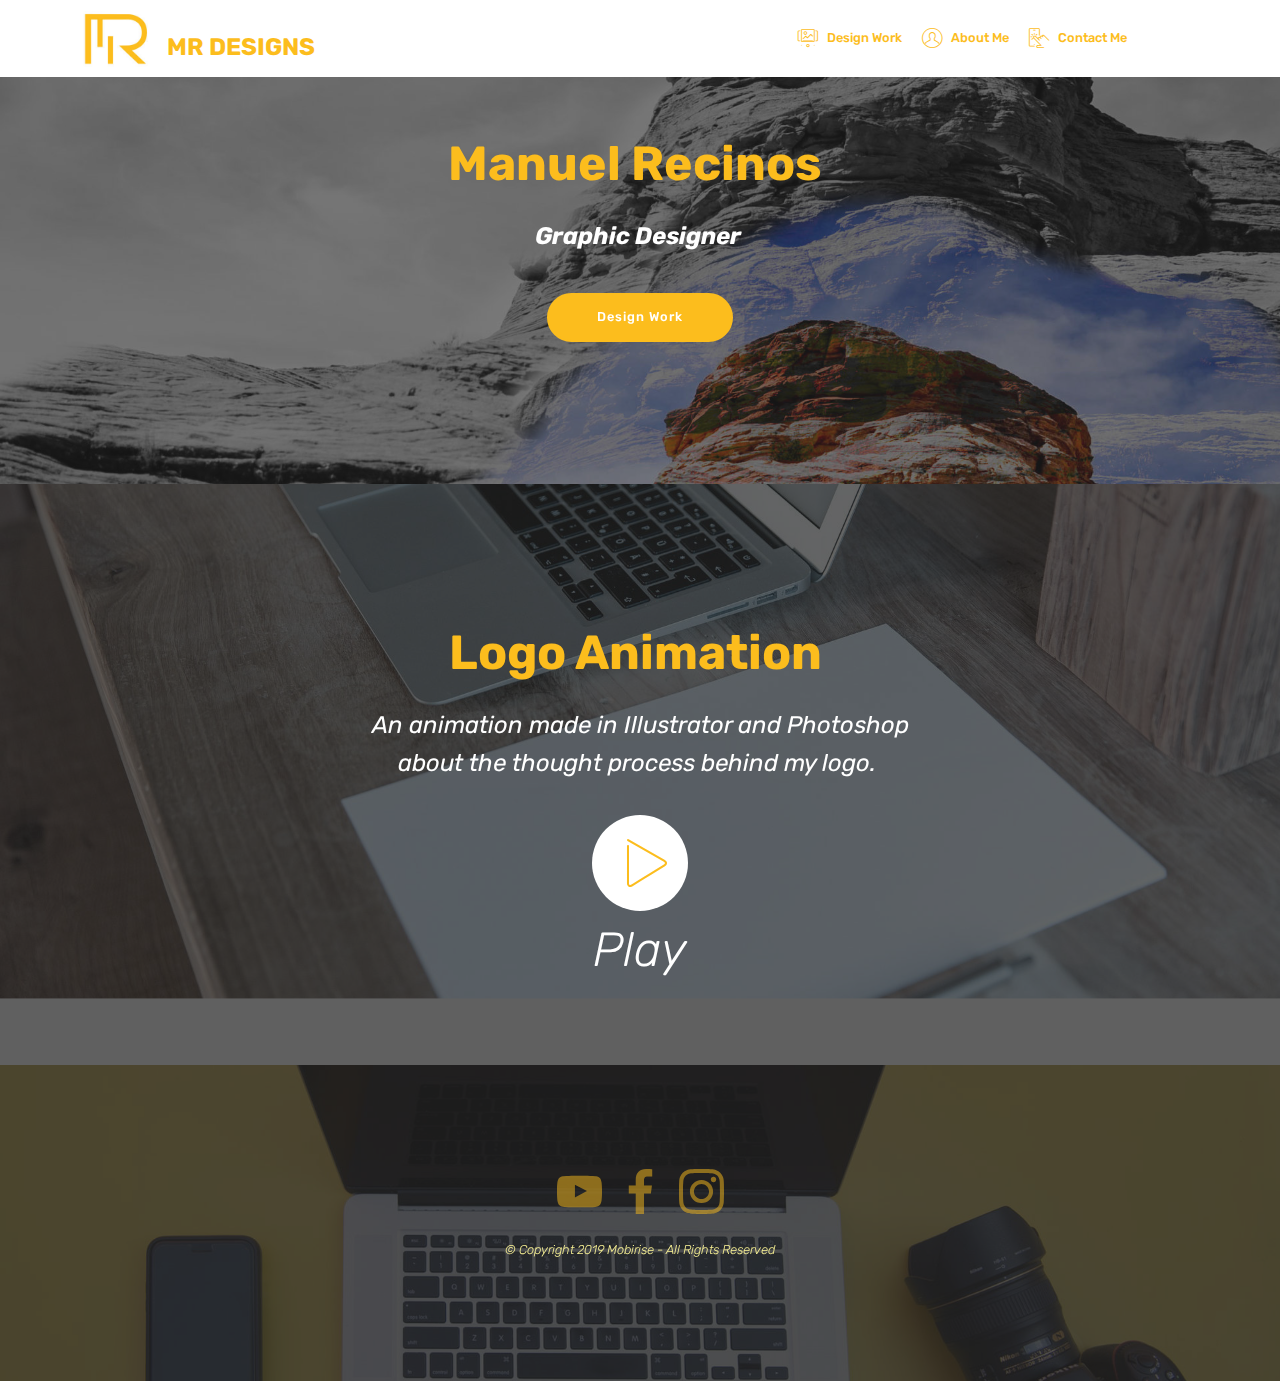
==== commit cf51bec8: "create github pages" ====
--- a/index.html
+++ b/index.html
@@ -24,7 +24,7 @@
   
 </head>
 <body>
-  <section class="menu cid-rIRVJMEzpd" once="menu" id="menu1-1d">
+  <section class="menu cid-rJ2e4FVbud" once="menu" id="menu1-1e">
 
     
 
@@ -59,7 +59,7 @@
     </nav>
 </section>
 
-<section class="engine"><a href="https://mobirise.info/z">best free website templates</a></section><section class="header1 cid-rIvoOIbctM mbr-parallax-background" id="header16-k">
+<section class="engine"><a href="https://mobirise.info/a">online site builder</a></section><section class="header1 cid-rIvoOIbctM mbr-parallax-background" id="header16-k">
 
     
 
--- a/assets/mobirise/css/mbr-additional.css
+++ b/assets/mobirise/css/mbr-additional.css
@@ -794,7 +794,7 @@
   text-align: center;
 }
 .cid-rIRHfotVvr {
-  padding-top: 75px;
+  padding-top: 60px;
   padding-bottom: 120px;
   background-image: url("../../../assets/images/mbr-1702x1080.jpg");
 }
@@ -878,48 +878,48 @@
   text-align: center;
   color: #f9f295;
 }
-.cid-rIRVJMEzpd .navbar {
+.cid-rJ2e4FVbud .navbar {
   padding: .5rem 0;
   background: #ffffff;
   transition: none;
   min-height: 77px;
 }
-.cid-rIRVJMEzpd .navbar-dropdown.bg-color.transparent.opened {
+.cid-rJ2e4FVbud .navbar-dropdown.bg-color.transparent.opened {
   background: #ffffff;
 }
-.cid-rIRVJMEzpd a {
+.cid-rJ2e4FVbud a {
   font-style: normal;
 }
-.cid-rIRVJMEzpd .nav-item span {
+.cid-rJ2e4FVbud .nav-item span {
   padding-right: 0.4em;
   line-height: 0.5em;
   vertical-align: text-bottom;
   position: relative;
   text-decoration: none;
 }
-.cid-rIRVJMEzpd .nav-item a {
+.cid-rJ2e4FVbud .nav-item a {
   display: flex;
   align-items: center;
   justify-content: center;
   padding: 0.7rem 0 !important;
   margin: 0rem .65rem !important;
 }
-.cid-rIRVJMEzpd .nav-item:focus,
-.cid-rIRVJMEzpd .nav-link:focus {
+.cid-rJ2e4FVbud .nav-item:focus,
+.cid-rJ2e4FVbud .nav-link:focus {
   outline: none;
 }
-.cid-rIRVJMEzpd .btn {
+.cid-rJ2e4FVbud .btn {
   padding: 0.4rem 1.5rem;
   display: inline-flex;
   align-items: center;
 }
-.cid-rIRVJMEzpd .btn .mbr-iconfont {
+.cid-rJ2e4FVbud .btn .mbr-iconfont {
   font-size: 1.6rem;
 }
-.cid-rIRVJMEzpd .menu-logo {
+.cid-rJ2e4FVbud .menu-logo {
   margin-right: auto;
 }
-.cid-rIRVJMEzpd .menu-logo .navbar-brand {
+.cid-rJ2e4FVbud .menu-logo .navbar-brand {
   display: flex;
   margin-left: 5rem;
   padding: 0;
@@ -927,7 +927,7 @@
   min-height: 3.8rem;
   align-items: center;
 }
-.cid-rIRVJMEzpd .menu-logo .navbar-brand .navbar-caption-wrap {
+.cid-rJ2e4FVbud .menu-logo .navbar-brand .navbar-caption-wrap {
   display: -webkit-flex;
   -webkit-align-items: center;
   align-items: center;
@@ -935,40 +935,40 @@
   min-width: 7rem;
   margin: .3rem 0;
 }
-.cid-rIRVJMEzpd .menu-logo .navbar-brand .navbar-caption-wrap .navbar-caption {
+.cid-rJ2e4FVbud .menu-logo .navbar-brand .navbar-caption-wrap .navbar-caption {
   line-height: 1.2rem !important;
   padding-right: 2rem;
 }
-.cid-rIRVJMEzpd .menu-logo .navbar-brand .navbar-logo {
+.cid-rJ2e4FVbud .menu-logo .navbar-brand .navbar-logo {
   font-size: 4rem;
   transition: font-size 0.25s;
 }
-.cid-rIRVJMEzpd .menu-logo .navbar-brand .navbar-logo img {
+.cid-rJ2e4FVbud .menu-logo .navbar-brand .navbar-logo img {
   display: flex;
 }
-.cid-rIRVJMEzpd .menu-logo .navbar-brand .navbar-logo .mbr-iconfont {
+.cid-rJ2e4FVbud .menu-logo .navbar-brand .navbar-logo .mbr-iconfont {
   transition: font-size 0.25s;
 }
-.cid-rIRVJMEzpd .navbar-toggleable-sm .navbar-collapse {
+.cid-rJ2e4FVbud .navbar-toggleable-sm .navbar-collapse {
   justify-content: flex-end;
   -webkit-justify-content: flex-end;
   padding-right: 5rem;
   width: auto;
 }
-.cid-rIRVJMEzpd .navbar-toggleable-sm .navbar-collapse .navbar-nav {
+.cid-rJ2e4FVbud .navbar-toggleable-sm .navbar-collapse .navbar-nav {
   flex-wrap: wrap;
   -webkit-flex-wrap: wrap;
   padding-left: 0;
 }
-.cid-rIRVJMEzpd .navbar-toggleable-sm .navbar-collapse .navbar-nav .nav-item {
+.cid-rJ2e4FVbud .navbar-toggleable-sm .navbar-collapse .navbar-nav .nav-item {
   -webkit-align-self: center;
   align-self: center;
 }
-.cid-rIRVJMEzpd .navbar-toggleable-sm .navbar-collapse .navbar-buttons {
+.cid-rJ2e4FVbud .navbar-toggleable-sm .navbar-collapse .navbar-buttons {
   padding-left: 0;
   padding-bottom: 0;
 }
-.cid-rIRVJMEzpd .dropdown .dropdown-menu {
+.cid-rJ2e4FVbud .dropdown .dropdown-menu {
   background: #ffffff;
   display: none;
   position: absolute;
@@ -977,20 +977,20 @@
   padding-bottom: 1.4rem;
   text-align: left;
 }
-.cid-rIRVJMEzpd .dropdown .dropdown-menu .dropdown-item {
+.cid-rJ2e4FVbud .dropdown .dropdown-menu .dropdown-item {
   width: auto;
   padding: 0.235em 1.5385em 0.235em 1.5385em !important;
 }
-.cid-rIRVJMEzpd .dropdown .dropdown-menu .dropdown-item::after {
+.cid-rJ2e4FVbud .dropdown .dropdown-menu .dropdown-item::after {
   right: 0.5rem;
 }
-.cid-rIRVJMEzpd .dropdown .dropdown-menu .dropdown-submenu {
+.cid-rJ2e4FVbud .dropdown .dropdown-menu .dropdown-submenu {
   margin: 0;
 }
-.cid-rIRVJMEzpd .dropdown.open > .dropdown-menu {
+.cid-rJ2e4FVbud .dropdown.open > .dropdown-menu {
   display: block;
 }
-.cid-rIRVJMEzpd .navbar-toggleable-sm.opened:after {
+.cid-rJ2e4FVbud .navbar-toggleable-sm.opened:after {
   position: absolute;
   width: 100vw;
   height: 100vh;
@@ -1002,28 +1002,28 @@
   -webkit-transform: translateY(100%);
   z-index: 1000;
 }
-.cid-rIRVJMEzpd .navbar.navbar-short {
+.cid-rJ2e4FVbud .navbar.navbar-short {
   min-height: 60px;
   transition: all .2s;
 }
-.cid-rIRVJMEzpd .navbar.navbar-short .navbar-toggler-right {
+.cid-rJ2e4FVbud .navbar.navbar-short .navbar-toggler-right {
   top: 20px;
 }
-.cid-rIRVJMEzpd .navbar.navbar-short .navbar-logo a {
+.cid-rJ2e4FVbud .navbar.navbar-short .navbar-logo a {
   font-size: 2.5rem !important;
   line-height: 2.5rem;
   transition: font-size 0.25s;
 }
-.cid-rIRVJMEzpd .navbar.navbar-short .navbar-logo a .mbr-iconfont {
+.cid-rJ2e4FVbud .navbar.navbar-short .navbar-logo a .mbr-iconfont {
   font-size: 2.5rem !important;
 }
-.cid-rIRVJMEzpd .navbar.navbar-short .navbar-logo a img {
+.cid-rJ2e4FVbud .navbar.navbar-short .navbar-logo a img {
   height: 3rem !important;
 }
-.cid-rIRVJMEzpd .navbar.navbar-short .navbar-brand {
+.cid-rJ2e4FVbud .navbar.navbar-short .navbar-brand {
   min-height: 3rem;
 }
-.cid-rIRVJMEzpd button.navbar-toggler {
+.cid-rJ2e4FVbud button.navbar-toggler {
   width: 31px;
   height: 18px;
   cursor: pointer;
@@ -1031,10 +1031,10 @@
   top: 1.5rem;
   right: 1rem;
 }
-.cid-rIRVJMEzpd button.navbar-toggler:focus {
+.cid-rJ2e4FVbud button.navbar-toggler:focus {
   outline: none;
 }
-.cid-rIRVJMEzpd button.navbar-toggler .hamburger span {
+.cid-rJ2e4FVbud button.navbar-toggler .hamburger span {
   position: absolute;
   right: 0;
   width: 30px;
@@ -1042,92 +1042,92 @@
   border-right: 5px;
   background-color: #fcbd1d;
 }
-.cid-rIRVJMEzpd button.navbar-toggler .hamburger span:nth-child(1) {
+.cid-rJ2e4FVbud button.navbar-toggler .hamburger span:nth-child(1) {
   top: 0;
   transition: all .2s;
 }
-.cid-rIRVJMEzpd button.navbar-toggler .hamburger span:nth-child(2) {
+.cid-rJ2e4FVbud button.navbar-toggler .hamburger span:nth-child(2) {
   top: 8px;
   transition: all .15s;
 }
-.cid-rIRVJMEzpd button.navbar-toggler .hamburger span:nth-child(3) {
+.cid-rJ2e4FVbud button.navbar-toggler .hamburger span:nth-child(3) {
   top: 8px;
   transition: all .15s;
 }
-.cid-rIRVJMEzpd button.navbar-toggler .hamburger span:nth-child(4) {
+.cid-rJ2e4FVbud button.navbar-toggler .hamburger span:nth-child(4) {
   top: 16px;
   transition: all .2s;
 }
-.cid-rIRVJMEzpd nav.opened .hamburger span:nth-child(1) {
+.cid-rJ2e4FVbud nav.opened .hamburger span:nth-child(1) {
   top: 8px;
   width: 0;
   opacity: 0;
   right: 50%;
   transition: all .2s;
 }
-.cid-rIRVJMEzpd nav.opened .hamburger span:nth-child(2) {
+.cid-rJ2e4FVbud nav.opened .hamburger span:nth-child(2) {
   -webkit-transform: rotate(45deg);
   transform: rotate(45deg);
   transition: all .25s;
 }
-.cid-rIRVJMEzpd nav.opened .hamburger span:nth-child(3) {
+.cid-rJ2e4FVbud nav.opened .hamburger span:nth-child(3) {
   -webkit-transform: rotate(-45deg);
   transform: rotate(-45deg);
   transition: all .25s;
 }
-.cid-rIRVJMEzpd nav.opened .hamburger span:nth-child(4) {
+.cid-rJ2e4FVbud nav.opened .hamburger span:nth-child(4) {
   top: 8px;
   width: 0;
   opacity: 0;
   right: 50%;
   transition: all .2s;
 }
-.cid-rIRVJMEzpd .collapsed.navbar-expand {
+.cid-rJ2e4FVbud .collapsed.navbar-expand {
   flex-direction: column;
 }
-.cid-rIRVJMEzpd .collapsed .btn {
+.cid-rJ2e4FVbud .collapsed .btn {
   display: flex;
 }
-.cid-rIRVJMEzpd .collapsed .navbar-collapse {
+.cid-rJ2e4FVbud .collapsed .navbar-collapse {
   display: none !important;
   padding-right: 0 !important;
 }
-.cid-rIRVJMEzpd .collapsed .navbar-collapse.collapsing,
-.cid-rIRVJMEzpd .collapsed .navbar-collapse.show {
+.cid-rJ2e4FVbud .collapsed .navbar-collapse.collapsing,
+.cid-rJ2e4FVbud .collapsed .navbar-collapse.show {
   display: block !important;
 }
-.cid-rIRVJMEzpd .collapsed .navbar-collapse.collapsing .navbar-nav,
-.cid-rIRVJMEzpd .collapsed .navbar-collapse.show .navbar-nav {
+.cid-rJ2e4FVbud .collapsed .navbar-collapse.collapsing .navbar-nav,
+.cid-rJ2e4FVbud .collapsed .navbar-collapse.show .navbar-nav {
   display: block;
   text-align: center;
 }
-.cid-rIRVJMEzpd .collapsed .navbar-collapse.collapsing .navbar-nav .nav-item,
-.cid-rIRVJMEzpd .collapsed .navbar-collapse.show .navbar-nav .nav-item {
+.cid-rJ2e4FVbud .collapsed .navbar-collapse.collapsing .navbar-nav .nav-item,
+.cid-rJ2e4FVbud .collapsed .navbar-collapse.show .navbar-nav .nav-item {
   clear: both;
 }
-.cid-rIRVJMEzpd .collapsed .navbar-collapse.collapsing .navbar-nav .nav-item:last-child,
-.cid-rIRVJMEzpd .collapsed .navbar-collapse.show .navbar-nav .nav-item:last-child {
+.cid-rJ2e4FVbud .collapsed .navbar-collapse.collapsing .navbar-nav .nav-item:last-child,
+.cid-rJ2e4FVbud .collapsed .navbar-collapse.show .navbar-nav .nav-item:last-child {
   margin-bottom: 1rem;
 }
-.cid-rIRVJMEzpd .collapsed .navbar-collapse.collapsing .navbar-buttons,
-.cid-rIRVJMEzpd .collapsed .navbar-collapse.show .navbar-buttons {
+.cid-rJ2e4FVbud .collapsed .navbar-collapse.collapsing .navbar-buttons,
+.cid-rJ2e4FVbud .collapsed .navbar-collapse.show .navbar-buttons {
   text-align: center;
 }
-.cid-rIRVJMEzpd .collapsed .navbar-collapse.collapsing .navbar-buttons:last-child,
-.cid-rIRVJMEzpd .collapsed .navbar-collapse.show .navbar-buttons:last-child {
+.cid-rJ2e4FVbud .collapsed .navbar-collapse.collapsing .navbar-buttons:last-child,
+.cid-rJ2e4FVbud .collapsed .navbar-collapse.show .navbar-buttons:last-child {
   margin-bottom: 1rem;
 }
-.cid-rIRVJMEzpd .collapsed button.navbar-toggler {
+.cid-rJ2e4FVbud .collapsed button.navbar-toggler {
   display: block;
 }
-.cid-rIRVJMEzpd .collapsed .navbar-brand {
+.cid-rJ2e4FVbud .collapsed .navbar-brand {
   margin-left: 1rem !important;
 }
-.cid-rIRVJMEzpd .collapsed .navbar-toggleable-sm {
+.cid-rJ2e4FVbud .collapsed .navbar-toggleable-sm {
   flex-direction: column;
   -webkit-flex-direction: column;
 }
-.cid-rIRVJMEzpd .collapsed .dropdown .dropdown-menu {
+.cid-rJ2e4FVbud .collapsed .dropdown .dropdown-menu {
   width: 100%;
   text-align: center;
   position: relative;
@@ -1139,19 +1139,19 @@
   transition-duration: .5s;
   transition-property: opacity,padding,height;
 }
-.cid-rIRVJMEzpd .collapsed .dropdown.open > .dropdown-menu {
+.cid-rJ2e4FVbud .collapsed .dropdown.open > .dropdown-menu {
   position: relative;
   opacity: 1;
   height: auto;
   padding: 1.4rem 0;
   visibility: visible;
 }
-.cid-rIRVJMEzpd .collapsed .dropdown .dropdown-submenu {
+.cid-rJ2e4FVbud .collapsed .dropdown .dropdown-submenu {
   left: 0;
   text-align: center;
   width: 100%;
 }
-.cid-rIRVJMEzpd .collapsed .dropdown .dropdown-toggle[data-toggle="dropdown-submenu"]::after {
+.cid-rJ2e4FVbud .collapsed .dropdown .dropdown-toggle[data-toggle="dropdown-submenu"]::after {
   margin-top: 0;
   position: inherit;
   right: 0;
@@ -1167,55 +1167,55 @@
   border-left: .30em solid transparent;
 }
 @media (max-width: 991px) {
-  .cid-rIRVJMEzpd .navbar-expand {
+  .cid-rJ2e4FVbud .navbar-expand {
     flex-direction: column;
   }
-  .cid-rIRVJMEzpd img {
+  .cid-rJ2e4FVbud img {
     height: 3.8rem !important;
   }
-  .cid-rIRVJMEzpd .btn {
+  .cid-rJ2e4FVbud .btn {
     display: flex;
   }
-  .cid-rIRVJMEzpd button.navbar-toggler {
+  .cid-rJ2e4FVbud button.navbar-toggler {
     display: block;
   }
-  .cid-rIRVJMEzpd .navbar-brand {
+  .cid-rJ2e4FVbud .navbar-brand {
     margin-left: 1rem !important;
   }
-  .cid-rIRVJMEzpd .navbar-toggleable-sm {
+  .cid-rJ2e4FVbud .navbar-toggleable-sm {
     flex-direction: column;
     -webkit-flex-direction: column;
   }
-  .cid-rIRVJMEzpd .navbar-collapse {
+  .cid-rJ2e4FVbud .navbar-collapse {
     display: none !important;
     padding-right: 0 !important;
   }
-  .cid-rIRVJMEzpd .navbar-collapse.collapsing,
-  .cid-rIRVJMEzpd .navbar-collapse.show {
+  .cid-rJ2e4FVbud .navbar-collapse.collapsing,
+  .cid-rJ2e4FVbud .navbar-collapse.show {
     display: block !important;
   }
-  .cid-rIRVJMEzpd .navbar-collapse.collapsing .navbar-nav,
-  .cid-rIRVJMEzpd .navbar-collapse.show .navbar-nav {
+  .cid-rJ2e4FVbud .navbar-collapse.collapsing .navbar-nav,
+  .cid-rJ2e4FVbud .navbar-collapse.show .navbar-nav {
     display: block;
     text-align: center;
   }
-  .cid-rIRVJMEzpd .navbar-collapse.collapsing .navbar-nav .nav-item,
-  .cid-rIRVJMEzpd .navbar-collapse.show .navbar-nav .nav-item {
+  .cid-rJ2e4FVbud .navbar-collapse.collapsing .navbar-nav .nav-item,
+  .cid-rJ2e4FVbud .navbar-collapse.show .navbar-nav .nav-item {
     clear: both;
   }
-  .cid-rIRVJMEzpd .navbar-collapse.collapsing .navbar-nav .nav-item:last-child,
-  .cid-rIRVJMEzpd .navbar-collapse.show .navbar-nav .nav-item:last-child {
+  .cid-rJ2e4FVbud .navbar-collapse.collapsing .navbar-nav .nav-item:last-child,
+  .cid-rJ2e4FVbud .navbar-collapse.show .navbar-nav .nav-item:last-child {
     margin-bottom: 1rem;
   }
-  .cid-rIRVJMEzpd .navbar-collapse.collapsing .navbar-buttons,
-  .cid-rIRVJMEzpd .navbar-collapse.show .navbar-buttons {
+  .cid-rJ2e4FVbud .navbar-collapse.collapsing .navbar-buttons,
+  .cid-rJ2e4FVbud .navbar-collapse.show .navbar-buttons {
     text-align: center;
   }
-  .cid-rIRVJMEzpd .navbar-collapse.collapsing .navbar-buttons:last-child,
-  .cid-rIRVJMEzpd .navbar-collapse.show .navbar-buttons:last-child {
+  .cid-rJ2e4FVbud .navbar-collapse.collapsing .navbar-buttons:last-child,
+  .cid-rJ2e4FVbud .navbar-collapse.show .navbar-buttons:last-child {
     margin-bottom: 1rem;
   }
-  .cid-rIRVJMEzpd .dropdown .dropdown-menu {
+  .cid-rJ2e4FVbud .dropdown .dropdown-menu {
     width: 100%;
     text-align: center;
     position: relative;
@@ -1227,19 +1227,19 @@
     transition-duration: .5s;
     transition-property: opacity,padding,height;
   }
-  .cid-rIRVJMEzpd .dropdown.open > .dropdown-menu {
+  .cid-rJ2e4FVbud .dropdown.open > .dropdown-menu {
     position: relative;
     opacity: 1;
     height: auto;
     padding: 1.4rem 0;
     visibility: visible;
   }
-  .cid-rIRVJMEzpd .dropdown .dropdown-submenu {
+  .cid-rJ2e4FVbud .dropdown .dropdown-submenu {
     left: 0;
     text-align: center;
     width: 100%;
   }
-  .cid-rIRVJMEzpd .dropdown .dropdown-toggle[data-toggle="dropdown-submenu"]::after {
+  .cid-rJ2e4FVbud .dropdown .dropdown-toggle[data-toggle="dropdown-submenu"]::after {
     margin-top: 0;
     position: inherit;
     right: 0;
@@ -1256,15 +1256,15 @@
   }
 }
 @media (min-width: 767px) {
-  .cid-rIRVJMEzpd .menu-logo {
+  .cid-rJ2e4FVbud .menu-logo {
     flex-shrink: 0;
   }
 }
-.cid-rIRVJMEzpd .navbar-collapse {
+.cid-rJ2e4FVbud .navbar-collapse {
   flex-basis: auto;
 }
-.cid-rIRVJMEzpd .nav-link:hover,
-.cid-rIRVJMEzpd .dropdown-item:hover {
+.cid-rJ2e4FVbud .nav-link:hover,
+.cid-rJ2e4FVbud .dropdown-item:hover {
   color: #f9f295 !important;
 }
 .cid-rIvx5H705c {
@@ -1361,7 +1361,7 @@
   color: #fcbd1d;
 }
 .cid-rIRHfotVvr {
-  padding-top: 75px;
+  padding-top: 60px;
   padding-bottom: 120px;
   background-image: url("../../../assets/images/mbr-1702x1080.jpg");
 }
@@ -1445,48 +1445,48 @@
   text-align: center;
   color: #f9f295;
 }
-.cid-rIRVJMEzpd .navbar {
+.cid-rJ2e4FVbud .navbar {
   padding: .5rem 0;
   background: #ffffff;
   transition: none;
   min-height: 77px;
 }
-.cid-rIRVJMEzpd .navbar-dropdown.bg-color.transparent.opened {
+.cid-rJ2e4FVbud .navbar-dropdown.bg-color.transparent.opened {
   background: #ffffff;
 }
-.cid-rIRVJMEzpd a {
+.cid-rJ2e4FVbud a {
   font-style: normal;
 }
-.cid-rIRVJMEzpd .nav-item span {
+.cid-rJ2e4FVbud .nav-item span {
   padding-right: 0.4em;
   line-height: 0.5em;
   vertical-align: text-bottom;
   position: relative;
   text-decoration: none;
 }
-.cid-rIRVJMEzpd .nav-item a {
+.cid-rJ2e4FVbud .nav-item a {
   display: flex;
   align-items: center;
   justify-content: center;
   padding: 0.7rem 0 !important;
   margin: 0rem .65rem !important;
 }
-.cid-rIRVJMEzpd .nav-item:focus,
-.cid-rIRVJMEzpd .nav-link:focus {
+.cid-rJ2e4FVbud .nav-item:focus,
+.cid-rJ2e4FVbud .nav-link:focus {
   outline: none;
 }
-.cid-rIRVJMEzpd .btn {
+.cid-rJ2e4FVbud .btn {
   padding: 0.4rem 1.5rem;
   display: inline-flex;
   align-items: center;
 }
-.cid-rIRVJMEzpd .btn .mbr-iconfont {
+.cid-rJ2e4FVbud .btn .mbr-iconfont {
   font-size: 1.6rem;
 }
-.cid-rIRVJMEzpd .menu-logo {
+.cid-rJ2e4FVbud .menu-logo {
   margin-right: auto;
 }
-.cid-rIRVJMEzpd .menu-logo .navbar-brand {
+.cid-rJ2e4FVbud .menu-logo .navbar-brand {
   display: flex;
   margin-left: 5rem;
   padding: 0;
@@ -1494,7 +1494,7 @@
   min-height: 3.8rem;
   align-items: center;
 }
-.cid-rIRVJMEzpd .menu-logo .navbar-brand .navbar-caption-wrap {
+.cid-rJ2e4FVbud .menu-logo .navbar-brand .navbar-caption-wrap {
   display: -webkit-flex;
   -webkit-align-items: center;
   align-items: center;
@@ -1502,40 +1502,40 @@
   min-width: 7rem;
   margin: .3rem 0;
 }
-.cid-rIRVJMEzpd .menu-logo .navbar-brand .navbar-caption-wrap .navbar-caption {
+.cid-rJ2e4FVbud .menu-logo .navbar-brand .navbar-caption-wrap .navbar-caption {
   line-height: 1.2rem !important;
   padding-right: 2rem;
 }
-.cid-rIRVJMEzpd .menu-logo .navbar-brand .navbar-logo {
+.cid-rJ2e4FVbud .menu-logo .navbar-brand .navbar-logo {
   font-size: 4rem;
   transition: font-size 0.25s;
 }
-.cid-rIRVJMEzpd .menu-logo .navbar-brand .navbar-logo img {
+.cid-rJ2e4FVbud .menu-logo .navbar-brand .navbar-logo img {
   display: flex;
 }
-.cid-rIRVJMEzpd .menu-logo .navbar-brand .navbar-logo .mbr-iconfont {
+.cid-rJ2e4FVbud .menu-logo .navbar-brand .navbar-logo .mbr-iconfont {
   transition: font-size 0.25s;
 }
-.cid-rIRVJMEzpd .navbar-toggleable-sm .navbar-collapse {
+.cid-rJ2e4FVbud .navbar-toggleable-sm .navbar-collapse {
   justify-content: flex-end;
   -webkit-justify-content: flex-end;
   padding-right: 5rem;
   width: auto;
 }
-.cid-rIRVJMEzpd .navbar-toggleable-sm .navbar-collapse .navbar-nav {
+.cid-rJ2e4FVbud .navbar-toggleable-sm .navbar-collapse .navbar-nav {
   flex-wrap: wrap;
   -webkit-flex-wrap: wrap;
   padding-left: 0;
 }
-.cid-rIRVJMEzpd .navbar-toggleable-sm .navbar-collapse .navbar-nav .nav-item {
+.cid-rJ2e4FVbud .navbar-toggleable-sm .navbar-collapse .navbar-nav .nav-item {
   -webkit-align-self: center;
   align-self: center;
 }
-.cid-rIRVJMEzpd .navbar-toggleable-sm .navbar-collapse .navbar-buttons {
+.cid-rJ2e4FVbud .navbar-toggleable-sm .navbar-collapse .navbar-buttons {
   padding-left: 0;
   padding-bottom: 0;
 }
-.cid-rIRVJMEzpd .dropdown .dropdown-menu {
+.cid-rJ2e4FVbud .dropdown .dropdown-menu {
   background: #ffffff;
   display: none;
   position: absolute;
@@ -1544,20 +1544,20 @@
   padding-bottom: 1.4rem;
   text-align: left;
 }
-.cid-rIRVJMEzpd .dropdown .dropdown-menu .dropdown-item {
+.cid-rJ2e4FVbud .dropdown .dropdown-menu .dropdown-item {
   width: auto;
   padding: 0.235em 1.5385em 0.235em 1.5385em !important;
 }
-.cid-rIRVJMEzpd .dropdown .dropdown-menu .dropdown-item::after {
+.cid-rJ2e4FVbud .dropdown .dropdown-menu .dropdown-item::after {
   right: 0.5rem;
 }
-.cid-rIRVJMEzpd .dropdown .dropdown-menu .dropdown-submenu {
+.cid-rJ2e4FVbud .dropdown .dropdown-menu .dropdown-submenu {
   margin: 0;
 }
-.cid-rIRVJMEzpd .dropdown.open > .dropdown-menu {
+.cid-rJ2e4FVbud .dropdown.open > .dropdown-menu {
   display: block;
 }
-.cid-rIRVJMEzpd .navbar-toggleable-sm.opened:after {
+.cid-rJ2e4FVbud .navbar-toggleable-sm.opened:after {
   position: absolute;
   width: 100vw;
   height: 100vh;
@@ -1569,28 +1569,28 @@
   -webkit-transform: translateY(100%);
   z-index: 1000;
 }
-.cid-rIRVJMEzpd .navbar.navbar-short {
+.cid-rJ2e4FVbud .navbar.navbar-short {
   min-height: 60px;
   transition: all .2s;
 }
-.cid-rIRVJMEzpd .navbar.navbar-short .navbar-toggler-right {
+.cid-rJ2e4FVbud .navbar.navbar-short .navbar-toggler-right {
   top: 20px;
 }
-.cid-rIRVJMEzpd .navbar.navbar-short .navbar-logo a {
+.cid-rJ2e4FVbud .navbar.navbar-short .navbar-logo a {
   font-size: 2.5rem !important;
   line-height: 2.5rem;
   transition: font-size 0.25s;
 }
-.cid-rIRVJMEzpd .navbar.navbar-short .navbar-logo a .mbr-iconfont {
+.cid-rJ2e4FVbud .navbar.navbar-short .navbar-logo a .mbr-iconfont {
   font-size: 2.5rem !important;
 }
-.cid-rIRVJMEzpd .navbar.navbar-short .navbar-logo a img {
+.cid-rJ2e4FVbud .navbar.navbar-short .navbar-logo a img {
   height: 3rem !important;
 }
-.cid-rIRVJMEzpd .navbar.navbar-short .navbar-brand {
+.cid-rJ2e4FVbud .navbar.navbar-short .navbar-brand {
   min-height: 3rem;
 }
-.cid-rIRVJMEzpd button.navbar-toggler {
+.cid-rJ2e4FVbud button.navbar-toggler {
   width: 31px;
   height: 18px;
   cursor: pointer;
@@ -1598,10 +1598,10 @@
   top: 1.5rem;
   right: 1rem;
 }
-.cid-rIRVJMEzpd button.navbar-toggler:focus {
+.cid-rJ2e4FVbud button.navbar-toggler:focus {
   outline: none;
 }
-.cid-rIRVJMEzpd button.navbar-toggler .hamburger span {
+.cid-rJ2e4FVbud button.navbar-toggler .hamburger span {
   position: absolute;
   right: 0;
   width: 30px;
@@ -1609,92 +1609,92 @@
   border-right: 5px;
   background-color: #fcbd1d;
 }
-.cid-rIRVJMEzpd button.navbar-toggler .hamburger span:nth-child(1) {
+.cid-rJ2e4FVbud button.navbar-toggler .hamburger span:nth-child(1) {
   top: 0;
   transition: all .2s;
 }
-.cid-rIRVJMEzpd button.navbar-toggler .hamburger span:nth-child(2) {
+.cid-rJ2e4FVbud button.navbar-toggler .hamburger span:nth-child(2) {
   top: 8px;
   transition: all .15s;
 }
-.cid-rIRVJMEzpd button.navbar-toggler .hamburger span:nth-child(3) {
+.cid-rJ2e4FVbud button.navbar-toggler .hamburger span:nth-child(3) {
   top: 8px;
   transition: all .15s;
 }
-.cid-rIRVJMEzpd button.navbar-toggler .hamburger span:nth-child(4) {
+.cid-rJ2e4FVbud button.navbar-toggler .hamburger span:nth-child(4) {
   top: 16px;
   transition: all .2s;
 }
-.cid-rIRVJMEzpd nav.opened .hamburger span:nth-child(1) {
+.cid-rJ2e4FVbud nav.opened .hamburger span:nth-child(1) {
   top: 8px;
   width: 0;
   opacity: 0;
   right: 50%;
   transition: all .2s;
 }
-.cid-rIRVJMEzpd nav.opened .hamburger span:nth-child(2) {
+.cid-rJ2e4FVbud nav.opened .hamburger span:nth-child(2) {
   -webkit-transform: rotate(45deg);
   transform: rotate(45deg);
   transition: all .25s;
 }
-.cid-rIRVJMEzpd nav.opened .hamburger span:nth-child(3) {
+.cid-rJ2e4FVbud nav.opened .hamburger span:nth-child(3) {
   -webkit-transform: rotate(-45deg);
   transform: rotate(-45deg);
   transition: all .25s;
 }
-.cid-rIRVJMEzpd nav.opened .hamburger span:nth-child(4) {
+.cid-rJ2e4FVbud nav.opened .hamburger span:nth-child(4) {
   top: 8px;
   width: 0;
   opacity: 0;
   right: 50%;
   transition: all .2s;
 }
-.cid-rIRVJMEzpd .collapsed.navbar-expand {
+.cid-rJ2e4FVbud .collapsed.navbar-expand {
   flex-direction: column;
 }
-.cid-rIRVJMEzpd .collapsed .btn {
+.cid-rJ2e4FVbud .collapsed .btn {
   display: flex;
 }
-.cid-rIRVJMEzpd .collapsed .navbar-collapse {
+.cid-rJ2e4FVbud .collapsed .navbar-collapse {
   display: none !important;
   padding-right: 0 !important;
 }
-.cid-rIRVJMEzpd .collapsed .navbar-collapse.collapsing,
-.cid-rIRVJMEzpd .collapsed .navbar-collapse.show {
+.cid-rJ2e4FVbud .collapsed .navbar-collapse.collapsing,
+.cid-rJ2e4FVbud .collapsed .navbar-collapse.show {
   display: block !important;
 }
-.cid-rIRVJMEzpd .collapsed .navbar-collapse.collapsing .navbar-nav,
-.cid-rIRVJMEzpd .collapsed .navbar-collapse.show .navbar-nav {
+.cid-rJ2e4FVbud .collapsed .navbar-collapse.collapsing .navbar-nav,
+.cid-rJ2e4FVbud .collapsed .navbar-collapse.show .navbar-nav {
   display: block;
   text-align: center;
 }
-.cid-rIRVJMEzpd .collapsed .navbar-collapse.collapsing .navbar-nav .nav-item,
-.cid-rIRVJMEzpd .collapsed .navbar-collapse.show .navbar-nav .nav-item {
+.cid-rJ2e4FVbud .collapsed .navbar-collapse.collapsing .navbar-nav .nav-item,
+.cid-rJ2e4FVbud .collapsed .navbar-collapse.show .navbar-nav .nav-item {
   clear: both;
 }
-.cid-rIRVJMEzpd .collapsed .navbar-collapse.collapsing .navbar-nav .nav-item:last-child,
-.cid-rIRVJMEzpd .collapsed .navbar-collapse.show .navbar-nav .nav-item:last-child {
+.cid-rJ2e4FVbud .collapsed .navbar-collapse.collapsing .navbar-nav .nav-item:last-child,
+.cid-rJ2e4FVbud .collapsed .navbar-collapse.show .navbar-nav .nav-item:last-child {
   margin-bottom: 1rem;
 }
-.cid-rIRVJMEzpd .collapsed .navbar-collapse.collapsing .navbar-buttons,
-.cid-rIRVJMEzpd .collapsed .navbar-collapse.show .navbar-buttons {
+.cid-rJ2e4FVbud .collapsed .navbar-collapse.collapsing .navbar-buttons,
+.cid-rJ2e4FVbud .collapsed .navbar-collapse.show .navbar-buttons {
   text-align: center;
 }
-.cid-rIRVJMEzpd .collapsed .navbar-collapse.collapsing .navbar-buttons:last-child,
-.cid-rIRVJMEzpd .collapsed .navbar-collapse.show .navbar-buttons:last-child {
+.cid-rJ2e4FVbud .collapsed .navbar-collapse.collapsing .navbar-buttons:last-child,
+.cid-rJ2e4FVbud .collapsed .navbar-collapse.show .navbar-buttons:last-child {
   margin-bottom: 1rem;
 }
-.cid-rIRVJMEzpd .collapsed button.navbar-toggler {
+.cid-rJ2e4FVbud .collapsed button.navbar-toggler {
   display: block;
 }
-.cid-rIRVJMEzpd .collapsed .navbar-brand {
+.cid-rJ2e4FVbud .collapsed .navbar-brand {
   margin-left: 1rem !important;
 }
-.cid-rIRVJMEzpd .collapsed .navbar-toggleable-sm {
+.cid-rJ2e4FVbud .collapsed .navbar-toggleable-sm {
   flex-direction: column;
   -webkit-flex-direction: column;
 }
-.cid-rIRVJMEzpd .collapsed .dropdown .dropdown-menu {
+.cid-rJ2e4FVbud .collapsed .dropdown .dropdown-menu {
   width: 100%;
   text-align: center;
   position: relative;
@@ -1706,19 +1706,19 @@
   transition-duration: .5s;
   transition-property: opacity,padding,height;
 }
-.cid-rIRVJMEzpd .collapsed .dropdown.open > .dropdown-menu {
+.cid-rJ2e4FVbud .collapsed .dropdown.open > .dropdown-menu {
   position: relative;
   opacity: 1;
   height: auto;
   padding: 1.4rem 0;
   visibility: visible;
 }
-.cid-rIRVJMEzpd .collapsed .dropdown .dropdown-submenu {
+.cid-rJ2e4FVbud .collapsed .dropdown .dropdown-submenu {
   left: 0;
   text-align: center;
   width: 100%;
 }
-.cid-rIRVJMEzpd .collapsed .dropdown .dropdown-toggle[data-toggle="dropdown-submenu"]::after {
+.cid-rJ2e4FVbud .collapsed .dropdown .dropdown-toggle[data-toggle="dropdown-submenu"]::after {
   margin-top: 0;
   position: inherit;
   right: 0;
@@ -1734,55 +1734,55 @@
   border-left: .30em solid transparent;
 }
 @media (max-width: 991px) {
-  .cid-rIRVJMEzpd .navbar-expand {
+  .cid-rJ2e4FVbud .navbar-expand {
     flex-direction: column;
   }
-  .cid-rIRVJMEzpd img {
+  .cid-rJ2e4FVbud img {
     height: 3.8rem !important;
   }
-  .cid-rIRVJMEzpd .btn {
+  .cid-rJ2e4FVbud .btn {
     display: flex;
   }
-  .cid-rIRVJMEzpd button.navbar-toggler {
+  .cid-rJ2e4FVbud button.navbar-toggler {
     display: block;
   }
-  .cid-rIRVJMEzpd .navbar-brand {
+  .cid-rJ2e4FVbud .navbar-brand {
     margin-left: 1rem !important;
   }
-  .cid-rIRVJMEzpd .navbar-toggleable-sm {
+  .cid-rJ2e4FVbud .navbar-toggleable-sm {
     flex-direction: column;
     -webkit-flex-direction: column;
   }
-  .cid-rIRVJMEzpd .navbar-collapse {
+  .cid-rJ2e4FVbud .navbar-collapse {
     display: none !important;
     padding-right: 0 !important;
   }
-  .cid-rIRVJMEzpd .navbar-collapse.collapsing,
-  .cid-rIRVJMEzpd .navbar-collapse.show {
+  .cid-rJ2e4FVbud .navbar-collapse.collapsing,
+  .cid-rJ2e4FVbud .navbar-collapse.show {
     display: block !important;
   }
-  .cid-rIRVJMEzpd .navbar-collapse.collapsing .navbar-nav,
-  .cid-rIRVJMEzpd .navbar-collapse.show .navbar-nav {
+  .cid-rJ2e4FVbud .navbar-collapse.collapsing .navbar-nav,
+  .cid-rJ2e4FVbud .navbar-collapse.show .navbar-nav {
     display: block;
     text-align: center;
   }
-  .cid-rIRVJMEzpd .navbar-collapse.collapsing .navbar-nav .nav-item,
-  .cid-rIRVJMEzpd .navbar-collapse.show .navbar-nav .nav-item {
+  .cid-rJ2e4FVbud .navbar-collapse.collapsing .navbar-nav .nav-item,
+  .cid-rJ2e4FVbud .navbar-collapse.show .navbar-nav .nav-item {
     clear: both;
   }
-  .cid-rIRVJMEzpd .navbar-collapse.collapsing .navbar-nav .nav-item:last-child,
-  .cid-rIRVJMEzpd .navbar-collapse.show .navbar-nav .nav-item:last-child {
+  .cid-rJ2e4FVbud .navbar-collapse.collapsing .navbar-nav .nav-item:last-child,
+  .cid-rJ2e4FVbud .navbar-collapse.show .navbar-nav .nav-item:last-child {
     margin-bottom: 1rem;
   }
-  .cid-rIRVJMEzpd .navbar-collapse.collapsing .navbar-buttons,
-  .cid-rIRVJMEzpd .navbar-collapse.show .navbar-buttons {
+  .cid-rJ2e4FVbud .navbar-collapse.collapsing .navbar-buttons,
+  .cid-rJ2e4FVbud .navbar-collapse.show .navbar-buttons {
     text-align: center;
   }
-  .cid-rIRVJMEzpd .navbar-collapse.collapsing .navbar-buttons:last-child,
-  .cid-rIRVJMEzpd .navbar-collapse.show .navbar-buttons:last-child {
+  .cid-rJ2e4FVbud .navbar-collapse.collapsing .navbar-buttons:last-child,
+  .cid-rJ2e4FVbud .navbar-collapse.show .navbar-buttons:last-child {
     margin-bottom: 1rem;
   }
-  .cid-rIRVJMEzpd .dropdown .dropdown-menu {
+  .cid-rJ2e4FVbud .dropdown .dropdown-menu {
     width: 100%;
     text-align: center;
     position: relative;
@@ -1794,19 +1794,19 @@
     transition-duration: .5s;
     transition-property: opacity,padding,height;
   }
-  .cid-rIRVJMEzpd .dropdown.open > .dropdown-menu {
+  .cid-rJ2e4FVbud .dropdown.open > .dropdown-menu {
     position: relative;
     opacity: 1;
     height: auto;
     padding: 1.4rem 0;
     visibility: visible;
   }
-  .cid-rIRVJMEzpd .dropdown .dropdown-submenu {
+  .cid-rJ2e4FVbud .dropdown .dropdown-submenu {
     left: 0;
     text-align: center;
     width: 100%;
   }
-  .cid-rIRVJMEzpd .dropdown .dropdown-toggle[data-toggle="dropdown-submenu"]::after {
+  .cid-rJ2e4FVbud .dropdown .dropdown-toggle[data-toggle="dropdown-submenu"]::after {
     margin-top: 0;
     position: inherit;
     right: 0;
@@ -1823,15 +1823,15 @@
   }
 }
 @media (min-width: 767px) {
-  .cid-rIRVJMEzpd .menu-logo {
+  .cid-rJ2e4FVbud .menu-logo {
     flex-shrink: 0;
   }
 }
-.cid-rIRVJMEzpd .navbar-collapse {
+.cid-rJ2e4FVbud .navbar-collapse {
   flex-basis: auto;
 }
-.cid-rIRVJMEzpd .nav-link:hover,
-.cid-rIRVJMEzpd .dropdown-item:hover {
+.cid-rJ2e4FVbud .nav-link:hover,
+.cid-rJ2e4FVbud .dropdown-item:hover {
   color: #f9f295 !important;
 }
 .cid-rIRK4BJoi9 {
@@ -1860,7 +1860,7 @@
   }
 }
 .cid-rIRHfotVvr {
-  padding-top: 105px;
+  padding-top: 60px;
   padding-bottom: 120px;
   background-image: url("../../../assets/images/mbr-1702x1080.jpg");
 }
@@ -1944,48 +1944,48 @@
   text-align: center;
   color: #f9f295;
 }
-.cid-rIRVJMEzpd .navbar {
+.cid-rJ2e4FVbud .navbar {
   padding: .5rem 0;
   background: #ffffff;
   transition: none;
   min-height: 77px;
 }
-.cid-rIRVJMEzpd .navbar-dropdown.bg-color.transparent.opened {
+.cid-rJ2e4FVbud .navbar-dropdown.bg-color.transparent.opened {
   background: #ffffff;
 }
-.cid-rIRVJMEzpd a {
+.cid-rJ2e4FVbud a {
   font-style: normal;
 }
-.cid-rIRVJMEzpd .nav-item span {
+.cid-rJ2e4FVbud .nav-item span {
   padding-right: 0.4em;
   line-height: 0.5em;
   vertical-align: text-bottom;
   position: relative;
   text-decoration: none;
 }
-.cid-rIRVJMEzpd .nav-item a {
+.cid-rJ2e4FVbud .nav-item a {
   display: flex;
   align-items: center;
   justify-content: center;
   padding: 0.7rem 0 !important;
   margin: 0rem .65rem !important;
 }
-.cid-rIRVJMEzpd .nav-item:focus,
-.cid-rIRVJMEzpd .nav-link:focus {
+.cid-rJ2e4FVbud .nav-item:focus,
+.cid-rJ2e4FVbud .nav-link:focus {
   outline: none;
 }
-.cid-rIRVJMEzpd .btn {
+.cid-rJ2e4FVbud .btn {
   padding: 0.4rem 1.5rem;
   display: inline-flex;
   align-items: center;
 }
-.cid-rIRVJMEzpd .btn .mbr-iconfont {
+.cid-rJ2e4FVbud .btn .mbr-iconfont {
   font-size: 1.6rem;
 }
-.cid-rIRVJMEzpd .menu-logo {
+.cid-rJ2e4FVbud .menu-logo {
   margin-right: auto;
 }
-.cid-rIRVJMEzpd .menu-logo .navbar-brand {
+.cid-rJ2e4FVbud .menu-logo .navbar-brand {
   display: flex;
   margin-left: 5rem;
   padding: 0;
@@ -1993,7 +1993,7 @@
   min-height: 3.8rem;
   align-items: center;
 }
-.cid-rIRVJMEzpd .menu-logo .navbar-brand .navbar-caption-wrap {
+.cid-rJ2e4FVbud .menu-logo .navbar-brand .navbar-caption-wrap {
   display: -webkit-flex;
   -webkit-align-items: center;
   align-items: center;
@@ -2001,40 +2001,40 @@
   min-width: 7rem;
   margin: .3rem 0;
 }
-.cid-rIRVJMEzpd .menu-logo .navbar-brand .navbar-caption-wrap .navbar-caption {
+.cid-rJ2e4FVbud .menu-logo .navbar-brand .navbar-caption-wrap .navbar-caption {
   line-height: 1.2rem !important;
   padding-right: 2rem;
 }
-.cid-rIRVJMEzpd .menu-logo .navbar-brand .navbar-logo {
+.cid-rJ2e4FVbud .menu-logo .navbar-brand .navbar-logo {
   font-size: 4rem;
   transition: font-size 0.25s;
 }
-.cid-rIRVJMEzpd .menu-logo .navbar-brand .navbar-logo img {
+.cid-rJ2e4FVbud .menu-logo .navbar-brand .navbar-logo img {
   display: flex;
 }
-.cid-rIRVJMEzpd .menu-logo .navbar-brand .navbar-logo .mbr-iconfont {
+.cid-rJ2e4FVbud .menu-logo .navbar-brand .navbar-logo .mbr-iconfont {
   transition: font-size 0.25s;
 }
-.cid-rIRVJMEzpd .navbar-toggleable-sm .navbar-collapse {
+.cid-rJ2e4FVbud .navbar-toggleable-sm .navbar-collapse {
   justify-content: flex-end;
   -webkit-justify-content: flex-end;
   padding-right: 5rem;
   width: auto;
 }
-.cid-rIRVJMEzpd .navbar-toggleable-sm .navbar-collapse .navbar-nav {
+.cid-rJ2e4FVbud .navbar-toggleable-sm .navbar-collapse .navbar-nav {
   flex-wrap: wrap;
   -webkit-flex-wrap: wrap;
   padding-left: 0;
 }
-.cid-rIRVJMEzpd .navbar-toggleable-sm .navbar-collapse .navbar-nav .nav-item {
+.cid-rJ2e4FVbud .navbar-toggleable-sm .navbar-collapse .navbar-nav .nav-item {
   -webkit-align-self: center;
   align-self: center;
 }
-.cid-rIRVJMEzpd .navbar-toggleable-sm .navbar-collapse .navbar-buttons {
+.cid-rJ2e4FVbud .navbar-toggleable-sm .navbar-collapse .navbar-buttons {
   padding-left: 0;
   padding-bottom: 0;
 }
-.cid-rIRVJMEzpd .dropdown .dropdown-menu {
+.cid-rJ2e4FVbud .dropdown .dropdown-menu {
   background: #ffffff;
   display: none;
   position: absolute;
@@ -2043,20 +2043,20 @@
   padding-bottom: 1.4rem;
   text-align: left;
 }
-.cid-rIRVJMEzpd .dropdown .dropdown-menu .dropdown-item {
+.cid-rJ2e4FVbud .dropdown .dropdown-menu .dropdown-item {
   width: auto;
   padding: 0.235em 1.5385em 0.235em 1.5385em !important;
 }
-.cid-rIRVJMEzpd .dropdown .dropdown-menu .dropdown-item::after {
+.cid-rJ2e4FVbud .dropdown .dropdown-menu .dropdown-item::after {
   right: 0.5rem;
 }
-.cid-rIRVJMEzpd .dropdown .dropdown-menu .dropdown-submenu {
+.cid-rJ2e4FVbud .dropdown .dropdown-menu .dropdown-submenu {
   margin: 0;
 }
-.cid-rIRVJMEzpd .dropdown.open > .dropdown-menu {
+.cid-rJ2e4FVbud .dropdown.open > .dropdown-menu {
   display: block;
 }
-.cid-rIRVJMEzpd .navbar-toggleable-sm.opened:after {
+.cid-rJ2e4FVbud .navbar-toggleable-sm.opened:after {
   position: absolute;
   width: 100vw;
   height: 100vh;
@@ -2068,28 +2068,28 @@
   -webkit-transform: translateY(100%);
   z-index: 1000;
 }
-.cid-rIRVJMEzpd .navbar.navbar-short {
+.cid-rJ2e4FVbud .navbar.navbar-short {
   min-height: 60px;
   transition: all .2s;
 }
-.cid-rIRVJMEzpd .navbar.navbar-short .navbar-toggler-right {
+.cid-rJ2e4FVbud .navbar.navbar-short .navbar-toggler-right {
   top: 20px;
 }
-.cid-rIRVJMEzpd .navbar.navbar-short .navbar-logo a {
+.cid-rJ2e4FVbud .navbar.navbar-short .navbar-logo a {
   font-size: 2.5rem !important;
   line-height: 2.5rem;
   transition: font-size 0.25s;
 }
-.cid-rIRVJMEzpd .navbar.navbar-short .navbar-logo a .mbr-iconfont {
+.cid-rJ2e4FVbud .navbar.navbar-short .navbar-logo a .mbr-iconfont {
   font-size: 2.5rem !important;
 }
-.cid-rIRVJMEzpd .navbar.navbar-short .navbar-logo a img {
+.cid-rJ2e4FVbud .navbar.navbar-short .navbar-logo a img {
   height: 3rem !important;
 }
-.cid-rIRVJMEzpd .navbar.navbar-short .navbar-brand {
+.cid-rJ2e4FVbud .navbar.navbar-short .navbar-brand {
   min-height: 3rem;
 }
-.cid-rIRVJMEzpd button.navbar-toggler {
+.cid-rJ2e4FVbud button.navbar-toggler {
   width: 31px;
   height: 18px;
   cursor: pointer;
@@ -2097,10 +2097,10 @@
   top: 1.5rem;
   right: 1rem;
 }
-.cid-rIRVJMEzpd button.navbar-toggler:focus {
+.cid-rJ2e4FVbud button.navbar-toggler:focus {
   outline: none;
 }
-.cid-rIRVJMEzpd button.navbar-toggler .hamburger span {
+.cid-rJ2e4FVbud button.navbar-toggler .hamburger span {
   position: absolute;
   right: 0;
   width: 30px;
@@ -2108,92 +2108,92 @@
   border-right: 5px;
   background-color: #fcbd1d;
 }
-.cid-rIRVJMEzpd button.navbar-toggler .hamburger span:nth-child(1) {
+.cid-rJ2e4FVbud button.navbar-toggler .hamburger span:nth-child(1) {
   top: 0;
   transition: all .2s;
 }
-.cid-rIRVJMEzpd button.navbar-toggler .hamburger span:nth-child(2) {
+.cid-rJ2e4FVbud button.navbar-toggler .hamburger span:nth-child(2) {
   top: 8px;
   transition: all .15s;
 }
-.cid-rIRVJMEzpd button.navbar-toggler .hamburger span:nth-child(3) {
+.cid-rJ2e4FVbud button.navbar-toggler .hamburger span:nth-child(3) {
   top: 8px;
   transition: all .15s;
 }
-.cid-rIRVJMEzpd button.navbar-toggler .hamburger span:nth-child(4) {
+.cid-rJ2e4FVbud button.navbar-toggler .hamburger span:nth-child(4) {
   top: 16px;
   transition: all .2s;
 }
-.cid-rIRVJMEzpd nav.opened .hamburger span:nth-child(1) {
+.cid-rJ2e4FVbud nav.opened .hamburger span:nth-child(1) {
   top: 8px;
   width: 0;
   opacity: 0;
   right: 50%;
   transition: all .2s;
 }
-.cid-rIRVJMEzpd nav.opened .hamburger span:nth-child(2) {
+.cid-rJ2e4FVbud nav.opened .hamburger span:nth-child(2) {
   -webkit-transform: rotate(45deg);
   transform: rotate(45deg);
   transition: all .25s;
 }
-.cid-rIRVJMEzpd nav.opened .hamburger span:nth-child(3) {
+.cid-rJ2e4FVbud nav.opened .hamburger span:nth-child(3) {
   -webkit-transform: rotate(-45deg);
   transform: rotate(-45deg);
   transition: all .25s;
 }
-.cid-rIRVJMEzpd nav.opened .hamburger span:nth-child(4) {
+.cid-rJ2e4FVbud nav.opened .hamburger span:nth-child(4) {
   top: 8px;
   width: 0;
   opacity: 0;
   right: 50%;
   transition: all .2s;
 }
-.cid-rIRVJMEzpd .collapsed.navbar-expand {
+.cid-rJ2e4FVbud .collapsed.navbar-expand {
   flex-direction: column;
 }
-.cid-rIRVJMEzpd .collapsed .btn {
+.cid-rJ2e4FVbud .collapsed .btn {
   display: flex;
 }
-.cid-rIRVJMEzpd .collapsed .navbar-collapse {
+.cid-rJ2e4FVbud .collapsed .navbar-collapse {
   display: none !important;
   padding-right: 0 !important;
 }
-.cid-rIRVJMEzpd .collapsed .navbar-collapse.collapsing,
-.cid-rIRVJMEzpd .collapsed .navbar-collapse.show {
+.cid-rJ2e4FVbud .collapsed .navbar-collapse.collapsing,
+.cid-rJ2e4FVbud .collapsed .navbar-collapse.show {
   display: block !important;
 }
-.cid-rIRVJMEzpd .collapsed .navbar-collapse.collapsing .navbar-nav,
-.cid-rIRVJMEzpd .collapsed .navbar-collapse.show .navbar-nav {
+.cid-rJ2e4FVbud .collapsed .navbar-collapse.collapsing .navbar-nav,
+.cid-rJ2e4FVbud .collapsed .navbar-collapse.show .navbar-nav {
   display: block;
   text-align: center;
 }
-.cid-rIRVJMEzpd .collapsed .navbar-collapse.collapsing .navbar-nav .nav-item,
-.cid-rIRVJMEzpd .collapsed .navbar-collapse.show .navbar-nav .nav-item {
+.cid-rJ2e4FVbud .collapsed .navbar-collapse.collapsing .navbar-nav .nav-item,
+.cid-rJ2e4FVbud .collapsed .navbar-collapse.show .navbar-nav .nav-item {
   clear: both;
 }
-.cid-rIRVJMEzpd .collapsed .navbar-collapse.collapsing .navbar-nav .nav-item:last-child,
-.cid-rIRVJMEzpd .collapsed .navbar-collapse.show .navbar-nav .nav-item:last-child {
+.cid-rJ2e4FVbud .collapsed .navbar-collapse.collapsing .navbar-nav .nav-item:last-child,
+.cid-rJ2e4FVbud .collapsed .navbar-collapse.show .navbar-nav .nav-item:last-child {
   margin-bottom: 1rem;
 }
-.cid-rIRVJMEzpd .collapsed .navbar-collapse.collapsing .navbar-buttons,
-.cid-rIRVJMEzpd .collapsed .navbar-collapse.show .navbar-buttons {
+.cid-rJ2e4FVbud .collapsed .navbar-collapse.collapsing .navbar-buttons,
+.cid-rJ2e4FVbud .collapsed .navbar-collapse.show .navbar-buttons {
   text-align: center;
 }
-.cid-rIRVJMEzpd .collapsed .navbar-collapse.collapsing .navbar-buttons:last-child,
-.cid-rIRVJMEzpd .collapsed .navbar-collapse.show .navbar-buttons:last-child {
+.cid-rJ2e4FVbud .collapsed .navbar-collapse.collapsing .navbar-buttons:last-child,
+.cid-rJ2e4FVbud .collapsed .navbar-collapse.show .navbar-buttons:last-child {
   margin-bottom: 1rem;
 }
-.cid-rIRVJMEzpd .collapsed button.navbar-toggler {
+.cid-rJ2e4FVbud .collapsed button.navbar-toggler {
   display: block;
 }
-.cid-rIRVJMEzpd .collapsed .navbar-brand {
+.cid-rJ2e4FVbud .collapsed .navbar-brand {
   margin-left: 1rem !important;
 }
-.cid-rIRVJMEzpd .collapsed .navbar-toggleable-sm {
+.cid-rJ2e4FVbud .collapsed .navbar-toggleable-sm {
   flex-direction: column;
   -webkit-flex-direction: column;
 }
-.cid-rIRVJMEzpd .collapsed .dropdown .dropdown-menu {
+.cid-rJ2e4FVbud .collapsed .dropdown .dropdown-menu {
   width: 100%;
   text-align: center;
   position: relative;
@@ -2205,19 +2205,19 @@
   transition-duration: .5s;
   transition-property: opacity,padding,height;
 }
-.cid-rIRVJMEzpd .collapsed .dropdown.open > .dropdown-menu {
+.cid-rJ2e4FVbud .collapsed .dropdown.open > .dropdown-menu {
   position: relative;
   opacity: 1;
   height: auto;
   padding: 1.4rem 0;
   visibility: visible;
 }
-.cid-rIRVJMEzpd .collapsed .dropdown .dropdown-submenu {
+.cid-rJ2e4FVbud .collapsed .dropdown .dropdown-submenu {
   left: 0;
   text-align: center;
   width: 100%;
 }
-.cid-rIRVJMEzpd .collapsed .dropdown .dropdown-toggle[data-toggle="dropdown-submenu"]::after {
+.cid-rJ2e4FVbud .collapsed .dropdown .dropdown-toggle[data-toggle="dropdown-submenu"]::after {
   margin-top: 0;
   position: inherit;
   right: 0;
@@ -2233,55 +2233,55 @@
   border-left: .30em solid transparent;
 }
 @media (max-width: 991px) {
-  .cid-rIRVJMEzpd .navbar-expand {
+  .cid-rJ2e4FVbud .navbar-expand {
     flex-direction: column;
   }
-  .cid-rIRVJMEzpd img {
+  .cid-rJ2e4FVbud img {
     height: 3.8rem !important;
   }
-  .cid-rIRVJMEzpd .btn {
+  .cid-rJ2e4FVbud .btn {
     display: flex;
   }
-  .cid-rIRVJMEzpd button.navbar-toggler {
+  .cid-rJ2e4FVbud button.navbar-toggler {
     display: block;
   }
-  .cid-rIRVJMEzpd .navbar-brand {
+  .cid-rJ2e4FVbud .navbar-brand {
     margin-left: 1rem !important;
   }
-  .cid-rIRVJMEzpd .navbar-toggleable-sm {
+  .cid-rJ2e4FVbud .navbar-toggleable-sm {
     flex-direction: column;
     -webkit-flex-direction: column;
   }
-  .cid-rIRVJMEzpd .navbar-collapse {
+  .cid-rJ2e4FVbud .navbar-collapse {
     display: none !important;
     padding-right: 0 !important;
   }
-  .cid-rIRVJMEzpd .navbar-collapse.collapsing,
-  .cid-rIRVJMEzpd .navbar-collapse.show {
+  .cid-rJ2e4FVbud .navbar-collapse.collapsing,
+  .cid-rJ2e4FVbud .navbar-collapse.show {
     display: block !important;
   }
-  .cid-rIRVJMEzpd .navbar-collapse.collapsing .navbar-nav,
-  .cid-rIRVJMEzpd .navbar-collapse.show .navbar-nav {
+  .cid-rJ2e4FVbud .navbar-collapse.collapsing .navbar-nav,
+  .cid-rJ2e4FVbud .navbar-collapse.show .navbar-nav {
     display: block;
     text-align: center;
   }
-  .cid-rIRVJMEzpd .navbar-collapse.collapsing .navbar-nav .nav-item,
-  .cid-rIRVJMEzpd .navbar-collapse.show .navbar-nav .nav-item {
+  .cid-rJ2e4FVbud .navbar-collapse.collapsing .navbar-nav .nav-item,
+  .cid-rJ2e4FVbud .navbar-collapse.show .navbar-nav .nav-item {
     clear: both;
   }
-  .cid-rIRVJMEzpd .navbar-collapse.collapsing .navbar-nav .nav-item:last-child,
-  .cid-rIRVJMEzpd .navbar-collapse.show .navbar-nav .nav-item:last-child {
+  .cid-rJ2e4FVbud .navbar-collapse.collapsing .navbar-nav .nav-item:last-child,
+  .cid-rJ2e4FVbud .navbar-collapse.show .navbar-nav .nav-item:last-child {
     margin-bottom: 1rem;
   }
-  .cid-rIRVJMEzpd .navbar-collapse.collapsing .navbar-buttons,
-  .cid-rIRVJMEzpd .navbar-collapse.show .navbar-buttons {
+  .cid-rJ2e4FVbud .navbar-collapse.collapsing .navbar-buttons,
+  .cid-rJ2e4FVbud .navbar-collapse.show .navbar-buttons {
     text-align: center;
   }
-  .cid-rIRVJMEzpd .navbar-collapse.collapsing .navbar-buttons:last-child,
-  .cid-rIRVJMEzpd .navbar-collapse.show .navbar-buttons:last-child {
+  .cid-rJ2e4FVbud .navbar-collapse.collapsing .navbar-buttons:last-child,
+  .cid-rJ2e4FVbud .navbar-collapse.show .navbar-buttons:last-child {
     margin-bottom: 1rem;
   }
-  .cid-rIRVJMEzpd .dropdown .dropdown-menu {
+  .cid-rJ2e4FVbud .dropdown .dropdown-menu {
     width: 100%;
     text-align: center;
     position: relative;
@@ -2293,19 +2293,19 @@
     transition-duration: .5s;
     transition-property: opacity,padding,height;
   }
-  .cid-rIRVJMEzpd .dropdown.open > .dropdown-menu {
+  .cid-rJ2e4FVbud .dropdown.open > .dropdown-menu {
     position: relative;
     opacity: 1;
     height: auto;
     padding: 1.4rem 0;
     visibility: visible;
   }
-  .cid-rIRVJMEzpd .dropdown .dropdown-submenu {
+  .cid-rJ2e4FVbud .dropdown .dropdown-submenu {
     left: 0;
     text-align: center;
     width: 100%;
   }
-  .cid-rIRVJMEzpd .dropdown .dropdown-toggle[data-toggle="dropdown-submenu"]::after {
+  .cid-rJ2e4FVbud .dropdown .dropdown-toggle[data-toggle="dropdown-submenu"]::after {
     margin-top: 0;
     position: inherit;
     right: 0;
@@ -2322,20 +2322,20 @@
   }
 }
 @media (min-width: 767px) {
-  .cid-rIRVJMEzpd .menu-logo {
+  .cid-rJ2e4FVbud .menu-logo {
     flex-shrink: 0;
   }
 }
-.cid-rIRVJMEzpd .navbar-collapse {
+.cid-rJ2e4FVbud .navbar-collapse {
   flex-basis: auto;
 }
-.cid-rIRVJMEzpd .nav-link:hover,
-.cid-rIRVJMEzpd .dropdown-item:hover {
+.cid-rJ2e4FVbud .nav-link:hover,
+.cid-rJ2e4FVbud .dropdown-item:hover {
   color: #f9f295 !important;
 }
 .cid-rIRDNk4BLS {
-  padding-top: 90px;
-  padding-bottom: 90px;
+  padding-top: 105px;
+  padding-bottom: 15px;
   background-color: #ffffff;
 }
 .cid-rIRDNk4BLS div.b {
@@ -2388,7 +2388,7 @@
   }
 }
 .cid-rIRHfotVvr {
-  padding-top: 75px;
+  padding-top: 60px;
   padding-bottom: 120px;
   background-image: url("../../../assets/images/mbr-1702x1080.jpg");
 }
@@ -2472,48 +2472,48 @@
   text-align: center;
   color: #f9f295;
 }
-.cid-rIRVJMEzpd .navbar {
+.cid-rJ2e4FVbud .navbar {
   padding: .5rem 0;
   background: #ffffff;
   transition: none;
   min-height: 77px;
 }
-.cid-rIRVJMEzpd .navbar-dropdown.bg-color.transparent.opened {
+.cid-rJ2e4FVbud .navbar-dropdown.bg-color.transparent.opened {
   background: #ffffff;
 }
-.cid-rIRVJMEzpd a {
+.cid-rJ2e4FVbud a {
   font-style: normal;
 }
-.cid-rIRVJMEzpd .nav-item span {
+.cid-rJ2e4FVbud .nav-item span {
   padding-right: 0.4em;
   line-height: 0.5em;
   vertical-align: text-bottom;
   position: relative;
   text-decoration: none;
 }
-.cid-rIRVJMEzpd .nav-item a {
+.cid-rJ2e4FVbud .nav-item a {
   display: flex;
   align-items: center;
   justify-content: center;
   padding: 0.7rem 0 !important;
   margin: 0rem .65rem !important;
 }
-.cid-rIRVJMEzpd .nav-item:focus,
-.cid-rIRVJMEzpd .nav-link:focus {
+.cid-rJ2e4FVbud .nav-item:focus,
+.cid-rJ2e4FVbud .nav-link:focus {
   outline: none;
 }
-.cid-rIRVJMEzpd .btn {
+.cid-rJ2e4FVbud .btn {
   padding: 0.4rem 1.5rem;
   display: inline-flex;
   align-items: center;
 }
-.cid-rIRVJMEzpd .btn .mbr-iconfont {
+.cid-rJ2e4FVbud .btn .mbr-iconfont {
   font-size: 1.6rem;
 }
-.cid-rIRVJMEzpd .menu-logo {
+.cid-rJ2e4FVbud .menu-logo {
   margin-right: auto;
 }
-.cid-rIRVJMEzpd .menu-logo .navbar-brand {
+.cid-rJ2e4FVbud .menu-logo .navbar-brand {
   display: flex;
   margin-left: 5rem;
   padding: 0;
@@ -2521,7 +2521,7 @@
   min-height: 3.8rem;
   align-items: center;
 }
-.cid-rIRVJMEzpd .menu-logo .navbar-brand .navbar-caption-wrap {
+.cid-rJ2e4FVbud .menu-logo .navbar-brand .navbar-caption-wrap {
   display: -webkit-flex;
   -webkit-align-items: center;
   align-items: center;
@@ -2529,40 +2529,40 @@
   min-width: 7rem;
   margin: .3rem 0;
 }
-.cid-rIRVJMEzpd .menu-logo .navbar-brand .navbar-caption-wrap .navbar-caption {
+.cid-rJ2e4FVbud .menu-logo .navbar-brand .navbar-caption-wrap .navbar-caption {
   line-height: 1.2rem !important;
   padding-right: 2rem;
 }
-.cid-rIRVJMEzpd .menu-logo .navbar-brand .navbar-logo {
+.cid-rJ2e4FVbud .menu-logo .navbar-brand .navbar-logo {
   font-size: 4rem;
   transition: font-size 0.25s;
 }
-.cid-rIRVJMEzpd .menu-logo .navbar-brand .navbar-logo img {
+.cid-rJ2e4FVbud .menu-logo .navbar-brand .navbar-logo img {
   display: flex;
 }
-.cid-rIRVJMEzpd .menu-logo .navbar-brand .navbar-logo .mbr-iconfont {
+.cid-rJ2e4FVbud .menu-logo .navbar-brand .navbar-logo .mbr-iconfont {
   transition: font-size 0.25s;
 }
-.cid-rIRVJMEzpd .navbar-toggleable-sm .navbar-collapse {
+.cid-rJ2e4FVbud .navbar-toggleable-sm .navbar-collapse {
   justify-content: flex-end;
   -webkit-justify-content: flex-end;
   padding-right: 5rem;
   width: auto;
 }
-.cid-rIRVJMEzpd .navbar-toggleable-sm .navbar-collapse .navbar-nav {
+.cid-rJ2e4FVbud .navbar-toggleable-sm .navbar-collapse .navbar-nav {
   flex-wrap: wrap;
   -webkit-flex-wrap: wrap;
   padding-left: 0;
 }
-.cid-rIRVJMEzpd .navbar-toggleable-sm .navbar-collapse .navbar-nav .nav-item {
+.cid-rJ2e4FVbud .navbar-toggleable-sm .navbar-collapse .navbar-nav .nav-item {
   -webkit-align-self: center;
   align-self: center;
 }
-.cid-rIRVJMEzpd .navbar-toggleable-sm .navbar-collapse .navbar-buttons {
+.cid-rJ2e4FVbud .navbar-toggleable-sm .navbar-collapse .navbar-buttons {
   padding-left: 0;
   padding-bottom: 0;
 }
-.cid-rIRVJMEzpd .dropdown .dropdown-menu {
+.cid-rJ2e4FVbud .dropdown .dropdown-menu {
   background: #ffffff;
   display: none;
   position: absolute;
@@ -2571,20 +2571,20 @@
   padding-bottom: 1.4rem;
   text-align: left;
 }
-.cid-rIRVJMEzpd .dropdown .dropdown-menu .dropdown-item {
+.cid-rJ2e4FVbud .dropdown .dropdown-menu .dropdown-item {
   width: auto;
   padding: 0.235em 1.5385em 0.235em 1.5385em !important;
 }
-.cid-rIRVJMEzpd .dropdown .dropdown-menu .dropdown-item::after {
+.cid-rJ2e4FVbud .dropdown .dropdown-menu .dropdown-item::after {
   right: 0.5rem;
 }
-.cid-rIRVJMEzpd .dropdown .dropdown-menu .dropdown-submenu {
+.cid-rJ2e4FVbud .dropdown .dropdown-menu .dropdown-submenu {
   margin: 0;
 }
-.cid-rIRVJMEzpd .dropdown.open > .dropdown-menu {
+.cid-rJ2e4FVbud .dropdown.open > .dropdown-menu {
   display: block;
 }
-.cid-rIRVJMEzpd .navbar-toggleable-sm.opened:after {
+.cid-rJ2e4FVbud .navbar-toggleable-sm.opened:after {
   position: absolute;
   width: 100vw;
   height: 100vh;
@@ -2596,28 +2596,28 @@
   -webkit-transform: translateY(100%);
   z-index: 1000;
 }
-.cid-rIRVJMEzpd .navbar.navbar-short {
+.cid-rJ2e4FVbud .navbar.navbar-short {
   min-height: 60px;
   transition: all .2s;
 }
-.cid-rIRVJMEzpd .navbar.navbar-short .navbar-toggler-right {
+.cid-rJ2e4FVbud .navbar.navbar-short .navbar-toggler-right {
   top: 20px;
 }
-.cid-rIRVJMEzpd .navbar.navbar-short .navbar-logo a {
+.cid-rJ2e4FVbud .navbar.navbar-short .navbar-logo a {
   font-size: 2.5rem !important;
   line-height: 2.5rem;
   transition: font-size 0.25s;
 }
-.cid-rIRVJMEzpd .navbar.navbar-short .navbar-logo a .mbr-iconfont {
+.cid-rJ2e4FVbud .navbar.navbar-short .navbar-logo a .mbr-iconfont {
   font-size: 2.5rem !important;
 }
-.cid-rIRVJMEzpd .navbar.navbar-short .navbar-logo a img {
+.cid-rJ2e4FVbud .navbar.navbar-short .navbar-logo a img {
   height: 3rem !important;
 }
-.cid-rIRVJMEzpd .navbar.navbar-short .navbar-brand {
+.cid-rJ2e4FVbud .navbar.navbar-short .navbar-brand {
   min-height: 3rem;
 }
-.cid-rIRVJMEzpd button.navbar-toggler {
+.cid-rJ2e4FVbud button.navbar-toggler {
   width: 31px;
   height: 18px;
   cursor: pointer;
@@ -2625,10 +2625,10 @@
   top: 1.5rem;
   right: 1rem;
 }
-.cid-rIRVJMEzpd button.navbar-toggler:focus {
+.cid-rJ2e4FVbud button.navbar-toggler:focus {
   outline: none;
 }
-.cid-rIRVJMEzpd button.navbar-toggler .hamburger span {
+.cid-rJ2e4FVbud button.navbar-toggler .hamburger span {
   position: absolute;
   right: 0;
   width: 30px;
@@ -2636,92 +2636,92 @@
   border-right: 5px;
   background-color: #fcbd1d;
 }
-.cid-rIRVJMEzpd button.navbar-toggler .hamburger span:nth-child(1) {
+.cid-rJ2e4FVbud button.navbar-toggler .hamburger span:nth-child(1) {
   top: 0;
   transition: all .2s;
 }
-.cid-rIRVJMEzpd button.navbar-toggler .hamburger span:nth-child(2) {
+.cid-rJ2e4FVbud button.navbar-toggler .hamburger span:nth-child(2) {
   top: 8px;
   transition: all .15s;
 }
-.cid-rIRVJMEzpd button.navbar-toggler .hamburger span:nth-child(3) {
+.cid-rJ2e4FVbud button.navbar-toggler .hamburger span:nth-child(3) {
   top: 8px;
   transition: all .15s;
 }
-.cid-rIRVJMEzpd button.navbar-toggler .hamburger span:nth-child(4) {
+.cid-rJ2e4FVbud button.navbar-toggler .hamburger span:nth-child(4) {
   top: 16px;
   transition: all .2s;
 }
-.cid-rIRVJMEzpd nav.opened .hamburger span:nth-child(1) {
+.cid-rJ2e4FVbud nav.opened .hamburger span:nth-child(1) {
   top: 8px;
   width: 0;
   opacity: 0;
   right: 50%;
   transition: all .2s;
 }
-.cid-rIRVJMEzpd nav.opened .hamburger span:nth-child(2) {
+.cid-rJ2e4FVbud nav.opened .hamburger span:nth-child(2) {
   -webkit-transform: rotate(45deg);
   transform: rotate(45deg);
   transition: all .25s;
 }
-.cid-rIRVJMEzpd nav.opened .hamburger span:nth-child(3) {
+.cid-rJ2e4FVbud nav.opened .hamburger span:nth-child(3) {
   -webkit-transform: rotate(-45deg);
   transform: rotate(-45deg);
   transition: all .25s;
 }
-.cid-rIRVJMEzpd nav.opened .hamburger span:nth-child(4) {
+.cid-rJ2e4FVbud nav.opened .hamburger span:nth-child(4) {
   top: 8px;
   width: 0;
   opacity: 0;
   right: 50%;
   transition: all .2s;
 }
-.cid-rIRVJMEzpd .collapsed.navbar-expand {
+.cid-rJ2e4FVbud .collapsed.navbar-expand {
   flex-direction: column;
 }
-.cid-rIRVJMEzpd .collapsed .btn {
+.cid-rJ2e4FVbud .collapsed .btn {
   display: flex;
 }
-.cid-rIRVJMEzpd .collapsed .navbar-collapse {
+.cid-rJ2e4FVbud .collapsed .navbar-collapse {
   display: none !important;
   padding-right: 0 !important;
 }
-.cid-rIRVJMEzpd .collapsed .navbar-collapse.collapsing,
-.cid-rIRVJMEzpd .collapsed .navbar-collapse.show {
+.cid-rJ2e4FVbud .collapsed .navbar-collapse.collapsing,
+.cid-rJ2e4FVbud .collapsed .navbar-collapse.show {
   display: block !important;
 }
-.cid-rIRVJMEzpd .collapsed .navbar-collapse.collapsing .navbar-nav,
-.cid-rIRVJMEzpd .collapsed .navbar-collapse.show .navbar-nav {
+.cid-rJ2e4FVbud .collapsed .navbar-collapse.collapsing .navbar-nav,
+.cid-rJ2e4FVbud .collapsed .navbar-collapse.show .navbar-nav {
   display: block;
   text-align: center;
 }
-.cid-rIRVJMEzpd .collapsed .navbar-collapse.collapsing .navbar-nav .nav-item,
-.cid-rIRVJMEzpd .collapsed .navbar-collapse.show .navbar-nav .nav-item {
+.cid-rJ2e4FVbud .collapsed .navbar-collapse.collapsing .navbar-nav .nav-item,
+.cid-rJ2e4FVbud .collapsed .navbar-collapse.show .navbar-nav .nav-item {
   clear: both;
 }
-.cid-rIRVJMEzpd .collapsed .navbar-collapse.collapsing .navbar-nav .nav-item:last-child,
-.cid-rIRVJMEzpd .collapsed .navbar-collapse.show .navbar-nav .nav-item:last-child {
+.cid-rJ2e4FVbud .collapsed .navbar-collapse.collapsing .navbar-nav .nav-item:last-child,
+.cid-rJ2e4FVbud .collapsed .navbar-collapse.show .navbar-nav .nav-item:last-child {
   margin-bottom: 1rem;
 }
-.cid-rIRVJMEzpd .collapsed .navbar-collapse.collapsing .navbar-buttons,
-.cid-rIRVJMEzpd .collapsed .navbar-collapse.show .navbar-buttons {
+.cid-rJ2e4FVbud .collapsed .navbar-collapse.collapsing .navbar-buttons,
+.cid-rJ2e4FVbud .collapsed .navbar-collapse.show .navbar-buttons {
   text-align: center;
 }
-.cid-rIRVJMEzpd .collapsed .navbar-collapse.collapsing .navbar-buttons:last-child,
-.cid-rIRVJMEzpd .collapsed .navbar-collapse.show .navbar-buttons:last-child {
+.cid-rJ2e4FVbud .collapsed .navbar-collapse.collapsing .navbar-buttons:last-child,
+.cid-rJ2e4FVbud .collapsed .navbar-collapse.show .navbar-buttons:last-child {
   margin-bottom: 1rem;
 }
-.cid-rIRVJMEzpd .collapsed button.navbar-toggler {
+.cid-rJ2e4FVbud .collapsed button.navbar-toggler {
   display: block;
 }
-.cid-rIRVJMEzpd .collapsed .navbar-brand {
+.cid-rJ2e4FVbud .collapsed .navbar-brand {
   margin-left: 1rem !important;
 }
-.cid-rIRVJMEzpd .collapsed .navbar-toggleable-sm {
+.cid-rJ2e4FVbud .collapsed .navbar-toggleable-sm {
   flex-direction: column;
   -webkit-flex-direction: column;
 }
-.cid-rIRVJMEzpd .collapsed .dropdown .dropdown-menu {
+.cid-rJ2e4FVbud .collapsed .dropdown .dropdown-menu {
   width: 100%;
   text-align: center;
   position: relative;
@@ -2733,19 +2733,19 @@
   transition-duration: .5s;
   transition-property: opacity,padding,height;
 }
-.cid-rIRVJMEzpd .collapsed .dropdown.open > .dropdown-menu {
+.cid-rJ2e4FVbud .collapsed .dropdown.open > .dropdown-menu {
   position: relative;
   opacity: 1;
   height: auto;
   padding: 1.4rem 0;
   visibility: visible;
 }
-.cid-rIRVJMEzpd .collapsed .dropdown .dropdown-submenu {
+.cid-rJ2e4FVbud .collapsed .dropdown .dropdown-submenu {
   left: 0;
   text-align: center;
   width: 100%;
 }
-.cid-rIRVJMEzpd .collapsed .dropdown .dropdown-toggle[data-toggle="dropdown-submenu"]::after {
+.cid-rJ2e4FVbud .collapsed .dropdown .dropdown-toggle[data-toggle="dropdown-submenu"]::after {
   margin-top: 0;
   position: inherit;
   right: 0;
@@ -2761,55 +2761,55 @@
   border-left: .30em solid transparent;
 }
 @media (max-width: 991px) {
-  .cid-rIRVJMEzpd .navbar-expand {
+  .cid-rJ2e4FVbud .navbar-expand {
     flex-direction: column;
   }
-  .cid-rIRVJMEzpd img {
+  .cid-rJ2e4FVbud img {
     height: 3.8rem !important;
   }
-  .cid-rIRVJMEzpd .btn {
+  .cid-rJ2e4FVbud .btn {
     display: flex;
   }
-  .cid-rIRVJMEzpd button.navbar-toggler {
+  .cid-rJ2e4FVbud button.navbar-toggler {
     display: block;
   }
-  .cid-rIRVJMEzpd .navbar-brand {
+  .cid-rJ2e4FVbud .navbar-brand {
     margin-left: 1rem !important;
   }
-  .cid-rIRVJMEzpd .navbar-toggleable-sm {
+  .cid-rJ2e4FVbud .navbar-toggleable-sm {
     flex-direction: column;
     -webkit-flex-direction: column;
   }
-  .cid-rIRVJMEzpd .navbar-collapse {
+  .cid-rJ2e4FVbud .navbar-collapse {
     display: none !important;
     padding-right: 0 !important;
   }
-  .cid-rIRVJMEzpd .navbar-collapse.collapsing,
-  .cid-rIRVJMEzpd .navbar-collapse.show {
+  .cid-rJ2e4FVbud .navbar-collapse.collapsing,
+  .cid-rJ2e4FVbud .navbar-collapse.show {
     display: block !important;
   }
-  .cid-rIRVJMEzpd .navbar-collapse.collapsing .navbar-nav,
-  .cid-rIRVJMEzpd .navbar-collapse.show .navbar-nav {
+  .cid-rJ2e4FVbud .navbar-collapse.collapsing .navbar-nav,
+  .cid-rJ2e4FVbud .navbar-collapse.show .navbar-nav {
     display: block;
     text-align: center;
   }
-  .cid-rIRVJMEzpd .navbar-collapse.collapsing .navbar-nav .nav-item,
-  .cid-rIRVJMEzpd .navbar-collapse.show .navbar-nav .nav-item {
+  .cid-rJ2e4FVbud .navbar-collapse.collapsing .navbar-nav .nav-item,
+  .cid-rJ2e4FVbud .navbar-collapse.show .navbar-nav .nav-item {
     clear: both;
   }
-  .cid-rIRVJMEzpd .navbar-collapse.collapsing .navbar-nav .nav-item:last-child,
-  .cid-rIRVJMEzpd .navbar-collapse.show .navbar-nav .nav-item:last-child {
+  .cid-rJ2e4FVbud .navbar-collapse.collapsing .navbar-nav .nav-item:last-child,
+  .cid-rJ2e4FVbud .navbar-collapse.show .navbar-nav .nav-item:last-child {
     margin-bottom: 1rem;
   }
-  .cid-rIRVJMEzpd .navbar-collapse.collapsing .navbar-buttons,
-  .cid-rIRVJMEzpd .navbar-collapse.show .navbar-buttons {
+  .cid-rJ2e4FVbud .navbar-collapse.collapsing .navbar-buttons,
+  .cid-rJ2e4FVbud .navbar-collapse.show .navbar-buttons {
     text-align: center;
   }
-  .cid-rIRVJMEzpd .navbar-collapse.collapsing .navbar-buttons:last-child,
-  .cid-rIRVJMEzpd .navbar-collapse.show .navbar-buttons:last-child {
+  .cid-rJ2e4FVbud .navbar-collapse.collapsing .navbar-buttons:last-child,
+  .cid-rJ2e4FVbud .navbar-collapse.show .navbar-buttons:last-child {
     margin-bottom: 1rem;
   }
-  .cid-rIRVJMEzpd .dropdown .dropdown-menu {
+  .cid-rJ2e4FVbud .dropdown .dropdown-menu {
     width: 100%;
     text-align: center;
     position: relative;
@@ -2821,19 +2821,19 @@
     transition-duration: .5s;
     transition-property: opacity,padding,height;
   }
-  .cid-rIRVJMEzpd .dropdown.open > .dropdown-menu {
+  .cid-rJ2e4FVbud .dropdown.open > .dropdown-menu {
     position: relative;
     opacity: 1;
     height: auto;
     padding: 1.4rem 0;
     visibility: visible;
   }
-  .cid-rIRVJMEzpd .dropdown .dropdown-submenu {
+  .cid-rJ2e4FVbud .dropdown .dropdown-submenu {
     left: 0;
     text-align: center;
     width: 100%;
   }
-  .cid-rIRVJMEzpd .dropdown .dropdown-toggle[data-toggle="dropdown-submenu"]::after {
+  .cid-rJ2e4FVbud .dropdown .dropdown-toggle[data-toggle="dropdown-submenu"]::after {
     margin-top: 0;
     position: inherit;
     right: 0;
@@ -2850,15 +2850,15 @@
   }
 }
 @media (min-width: 767px) {
-  .cid-rIRVJMEzpd .menu-logo {
+  .cid-rJ2e4FVbud .menu-logo {
     flex-shrink: 0;
   }
 }
-.cid-rIRVJMEzpd .navbar-collapse {
+.cid-rJ2e4FVbud .navbar-collapse {
   flex-basis: auto;
 }
-.cid-rIRVJMEzpd .nav-link:hover,
-.cid-rIRVJMEzpd .dropdown-item:hover {
+.cid-rJ2e4FVbud .nav-link:hover,
+.cid-rJ2e4FVbud .dropdown-item:hover {
   color: #f9f295 !important;
 }
 .cid-rIvC3c4fFG {
@@ -2925,7 +2925,7 @@
   background: linear-gradient(to left, #554346, #45505b) !important;
 }
 .cid-rIRHfotVvr {
-  padding-top: 75px;
+  padding-top: 60px;
   padding-bottom: 120px;
   background-image: url("../../../assets/images/mbr-1702x1080.jpg");
 }
@@ -3009,48 +3009,48 @@
   text-align: center;
   color: #f9f295;
 }
-.cid-rIRVJMEzpd .navbar {
+.cid-rJ2e4FVbud .navbar {
   padding: .5rem 0;
   background: #ffffff;
   transition: none;
   min-height: 77px;
 }
-.cid-rIRVJMEzpd .navbar-dropdown.bg-color.transparent.opened {
+.cid-rJ2e4FVbud .navbar-dropdown.bg-color.transparent.opened {
   background: #ffffff;
 }
-.cid-rIRVJMEzpd a {
+.cid-rJ2e4FVbud a {
   font-style: normal;
 }
-.cid-rIRVJMEzpd .nav-item span {
+.cid-rJ2e4FVbud .nav-item span {
   padding-right: 0.4em;
   line-height: 0.5em;
   vertical-align: text-bottom;
   position: relative;
   text-decoration: none;
 }
-.cid-rIRVJMEzpd .nav-item a {
+.cid-rJ2e4FVbud .nav-item a {
   display: flex;
   align-items: center;
   justify-content: center;
   padding: 0.7rem 0 !important;
   margin: 0rem .65rem !important;
 }
-.cid-rIRVJMEzpd .nav-item:focus,
-.cid-rIRVJMEzpd .nav-link:focus {
+.cid-rJ2e4FVbud .nav-item:focus,
+.cid-rJ2e4FVbud .nav-link:focus {
   outline: none;
 }
-.cid-rIRVJMEzpd .btn {
+.cid-rJ2e4FVbud .btn {
   padding: 0.4rem 1.5rem;
   display: inline-flex;
   align-items: center;
 }
-.cid-rIRVJMEzpd .btn .mbr-iconfont {
+.cid-rJ2e4FVbud .btn .mbr-iconfont {
   font-size: 1.6rem;
 }
-.cid-rIRVJMEzpd .menu-logo {
+.cid-rJ2e4FVbud .menu-logo {
   margin-right: auto;
 }
-.cid-rIRVJMEzpd .menu-logo .navbar-brand {
+.cid-rJ2e4FVbud .menu-logo .navbar-brand {
   display: flex;
   margin-left: 5rem;
   padding: 0;
@@ -3058,7 +3058,7 @@
   min-height: 3.8rem;
   align-items: center;
 }
-.cid-rIRVJMEzpd .menu-logo .navbar-brand .navbar-caption-wrap {
+.cid-rJ2e4FVbud .menu-logo .navbar-brand .navbar-caption-wrap {
   display: -webkit-flex;
   -webkit-align-items: center;
   align-items: center;
@@ -3066,40 +3066,40 @@
   min-width: 7rem;
   margin: .3rem 0;
 }
-.cid-rIRVJMEzpd .menu-logo .navbar-brand .navbar-caption-wrap .navbar-caption {
+.cid-rJ2e4FVbud .menu-logo .navbar-brand .navbar-caption-wrap .navbar-caption {
   line-height: 1.2rem !important;
   padding-right: 2rem;
 }
-.cid-rIRVJMEzpd .menu-logo .navbar-brand .navbar-logo {
+.cid-rJ2e4FVbud .menu-logo .navbar-brand .navbar-logo {
   font-size: 4rem;
   transition: font-size 0.25s;
 }
-.cid-rIRVJMEzpd .menu-logo .navbar-brand .navbar-logo img {
+.cid-rJ2e4FVbud .menu-logo .navbar-brand .navbar-logo img {
   display: flex;
 }
-.cid-rIRVJMEzpd .menu-logo .navbar-brand .navbar-logo .mbr-iconfont {
+.cid-rJ2e4FVbud .menu-logo .navbar-brand .navbar-logo .mbr-iconfont {
   transition: font-size 0.25s;
 }
-.cid-rIRVJMEzpd .navbar-toggleable-sm .navbar-collapse {
+.cid-rJ2e4FVbud .navbar-toggleable-sm .navbar-collapse {
   justify-content: flex-end;
   -webkit-justify-content: flex-end;
   padding-right: 5rem;
   width: auto;
 }
-.cid-rIRVJMEzpd .navbar-toggleable-sm .navbar-collapse .navbar-nav {
+.cid-rJ2e4FVbud .navbar-toggleable-sm .navbar-collapse .navbar-nav {
   flex-wrap: wrap;
   -webkit-flex-wrap: wrap;
   padding-left: 0;
 }
-.cid-rIRVJMEzpd .navbar-toggleable-sm .navbar-collapse .navbar-nav .nav-item {
+.cid-rJ2e4FVbud .navbar-toggleable-sm .navbar-collapse .navbar-nav .nav-item {
   -webkit-align-self: center;
   align-self: center;
 }
-.cid-rIRVJMEzpd .navbar-toggleable-sm .navbar-collapse .navbar-buttons {
+.cid-rJ2e4FVbud .navbar-toggleable-sm .navbar-collapse .navbar-buttons {
   padding-left: 0;
   padding-bottom: 0;
 }
-.cid-rIRVJMEzpd .dropdown .dropdown-menu {
+.cid-rJ2e4FVbud .dropdown .dropdown-menu {
   background: #ffffff;
   display: none;
   position: absolute;
@@ -3108,20 +3108,20 @@
   padding-bottom: 1.4rem;
   text-align: left;
 }
-.cid-rIRVJMEzpd .dropdown .dropdown-menu .dropdown-item {
+.cid-rJ2e4FVbud .dropdown .dropdown-menu .dropdown-item {
   width: auto;
   padding: 0.235em 1.5385em 0.235em 1.5385em !important;
 }
-.cid-rIRVJMEzpd .dropdown .dropdown-menu .dropdown-item::after {
+.cid-rJ2e4FVbud .dropdown .dropdown-menu .dropdown-item::after {
   right: 0.5rem;
 }
-.cid-rIRVJMEzpd .dropdown .dropdown-menu .dropdown-submenu {
+.cid-rJ2e4FVbud .dropdown .dropdown-menu .dropdown-submenu {
   margin: 0;
 }
-.cid-rIRVJMEzpd .dropdown.open > .dropdown-menu {
+.cid-rJ2e4FVbud .dropdown.open > .dropdown-menu {
   display: block;
 }
-.cid-rIRVJMEzpd .navbar-toggleable-sm.opened:after {
+.cid-rJ2e4FVbud .navbar-toggleable-sm.opened:after {
   position: absolute;
   width: 100vw;
   height: 100vh;
@@ -3133,28 +3133,28 @@
   -webkit-transform: translateY(100%);
   z-index: 1000;
 }
-.cid-rIRVJMEzpd .navbar.navbar-short {
+.cid-rJ2e4FVbud .navbar.navbar-short {
   min-height: 60px;
   transition: all .2s;
 }
-.cid-rIRVJMEzpd .navbar.navbar-short .navbar-toggler-right {
+.cid-rJ2e4FVbud .navbar.navbar-short .navbar-toggler-right {
   top: 20px;
 }
-.cid-rIRVJMEzpd .navbar.navbar-short .navbar-logo a {
+.cid-rJ2e4FVbud .navbar.navbar-short .navbar-logo a {
   font-size: 2.5rem !important;
   line-height: 2.5rem;
   transition: font-size 0.25s;
 }
-.cid-rIRVJMEzpd .navbar.navbar-short .navbar-logo a .mbr-iconfont {
+.cid-rJ2e4FVbud .navbar.navbar-short .navbar-logo a .mbr-iconfont {
   font-size: 2.5rem !important;
 }
-.cid-rIRVJMEzpd .navbar.navbar-short .navbar-logo a img {
+.cid-rJ2e4FVbud .navbar.navbar-short .navbar-logo a img {
   height: 3rem !important;
 }
-.cid-rIRVJMEzpd .navbar.navbar-short .navbar-brand {
+.cid-rJ2e4FVbud .navbar.navbar-short .navbar-brand {
   min-height: 3rem;
 }
-.cid-rIRVJMEzpd button.navbar-toggler {
+.cid-rJ2e4FVbud button.navbar-toggler {
   width: 31px;
   height: 18px;
   cursor: pointer;
@@ -3162,10 +3162,10 @@
   top: 1.5rem;
   right: 1rem;
 }
-.cid-rIRVJMEzpd button.navbar-toggler:focus {
+.cid-rJ2e4FVbud button.navbar-toggler:focus {
   outline: none;
 }
-.cid-rIRVJMEzpd button.navbar-toggler .hamburger span {
+.cid-rJ2e4FVbud button.navbar-toggler .hamburger span {
   position: absolute;
   right: 0;
   width: 30px;
@@ -3173,92 +3173,92 @@
   border-right: 5px;
   background-color: #fcbd1d;
 }
-.cid-rIRVJMEzpd button.navbar-toggler .hamburger span:nth-child(1) {
+.cid-rJ2e4FVbud button.navbar-toggler .hamburger span:nth-child(1) {
   top: 0;
   transition: all .2s;
 }
-.cid-rIRVJMEzpd button.navbar-toggler .hamburger span:nth-child(2) {
+.cid-rJ2e4FVbud button.navbar-toggler .hamburger span:nth-child(2) {
   top: 8px;
   transition: all .15s;
 }
-.cid-rIRVJMEzpd button.navbar-toggler .hamburger span:nth-child(3) {
+.cid-rJ2e4FVbud button.navbar-toggler .hamburger span:nth-child(3) {
   top: 8px;
   transition: all .15s;
 }
-.cid-rIRVJMEzpd button.navbar-toggler .hamburger span:nth-child(4) {
+.cid-rJ2e4FVbud button.navbar-toggler .hamburger span:nth-child(4) {
   top: 16px;
   transition: all .2s;
 }
-.cid-rIRVJMEzpd nav.opened .hamburger span:nth-child(1) {
+.cid-rJ2e4FVbud nav.opened .hamburger span:nth-child(1) {
   top: 8px;
   width: 0;
   opacity: 0;
   right: 50%;
   transition: all .2s;
 }
-.cid-rIRVJMEzpd nav.opened .hamburger span:nth-child(2) {
+.cid-rJ2e4FVbud nav.opened .hamburger span:nth-child(2) {
   -webkit-transform: rotate(45deg);
   transform: rotate(45deg);
   transition: all .25s;
 }
-.cid-rIRVJMEzpd nav.opened .hamburger span:nth-child(3) {
+.cid-rJ2e4FVbud nav.opened .hamburger span:nth-child(3) {
   -webkit-transform: rotate(-45deg);
   transform: rotate(-45deg);
   transition: all .25s;
 }
-.cid-rIRVJMEzpd nav.opened .hamburger span:nth-child(4) {
+.cid-rJ2e4FVbud nav.opened .hamburger span:nth-child(4) {
   top: 8px;
   width: 0;
   opacity: 0;
   right: 50%;
   transition: all .2s;
 }
-.cid-rIRVJMEzpd .collapsed.navbar-expand {
+.cid-rJ2e4FVbud .collapsed.navbar-expand {
   flex-direction: column;
 }
-.cid-rIRVJMEzpd .collapsed .btn {
+.cid-rJ2e4FVbud .collapsed .btn {
   display: flex;
 }
-.cid-rIRVJMEzpd .collapsed .navbar-collapse {
+.cid-rJ2e4FVbud .collapsed .navbar-collapse {
   display: none !important;
   padding-right: 0 !important;
 }
-.cid-rIRVJMEzpd .collapsed .navbar-collapse.collapsing,
-.cid-rIRVJMEzpd .collapsed .navbar-collapse.show {
+.cid-rJ2e4FVbud .collapsed .navbar-collapse.collapsing,
+.cid-rJ2e4FVbud .collapsed .navbar-collapse.show {
   display: block !important;
 }
-.cid-rIRVJMEzpd .collapsed .navbar-collapse.collapsing .navbar-nav,
-.cid-rIRVJMEzpd .collapsed .navbar-collapse.show .navbar-nav {
+.cid-rJ2e4FVbud .collapsed .navbar-collapse.collapsing .navbar-nav,
+.cid-rJ2e4FVbud .collapsed .navbar-collapse.show .navbar-nav {
   display: block;
   text-align: center;
 }
-.cid-rIRVJMEzpd .collapsed .navbar-collapse.collapsing .navbar-nav .nav-item,
-.cid-rIRVJMEzpd .collapsed .navbar-collapse.show .navbar-nav .nav-item {
+.cid-rJ2e4FVbud .collapsed .navbar-collapse.collapsing .navbar-nav .nav-item,
+.cid-rJ2e4FVbud .collapsed .navbar-collapse.show .navbar-nav .nav-item {
   clear: both;
 }
-.cid-rIRVJMEzpd .collapsed .navbar-collapse.collapsing .navbar-nav .nav-item:last-child,
-.cid-rIRVJMEzpd .collapsed .navbar-collapse.show .navbar-nav .nav-item:last-child {
+.cid-rJ2e4FVbud .collapsed .navbar-collapse.collapsing .navbar-nav .nav-item:last-child,
+.cid-rJ2e4FVbud .collapsed .navbar-collapse.show .navbar-nav .nav-item:last-child {
   margin-bottom: 1rem;
 }
-.cid-rIRVJMEzpd .collapsed .navbar-collapse.collapsing .navbar-buttons,
-.cid-rIRVJMEzpd .collapsed .navbar-collapse.show .navbar-buttons {
+.cid-rJ2e4FVbud .collapsed .navbar-collapse.collapsing .navbar-buttons,
+.cid-rJ2e4FVbud .collapsed .navbar-collapse.show .navbar-buttons {
   text-align: center;
 }
-.cid-rIRVJMEzpd .collapsed .navbar-collapse.collapsing .navbar-buttons:last-child,
-.cid-rIRVJMEzpd .collapsed .navbar-collapse.show .navbar-buttons:last-child {
+.cid-rJ2e4FVbud .collapsed .navbar-collapse.collapsing .navbar-buttons:last-child,
+.cid-rJ2e4FVbud .collapsed .navbar-collapse.show .navbar-buttons:last-child {
   margin-bottom: 1rem;
 }
-.cid-rIRVJMEzpd .collapsed button.navbar-toggler {
+.cid-rJ2e4FVbud .collapsed button.navbar-toggler {
   display: block;
 }
-.cid-rIRVJMEzpd .collapsed .navbar-brand {
+.cid-rJ2e4FVbud .collapsed .navbar-brand {
   margin-left: 1rem !important;
 }
-.cid-rIRVJMEzpd .collapsed .navbar-toggleable-sm {
+.cid-rJ2e4FVbud .collapsed .navbar-toggleable-sm {
   flex-direction: column;
   -webkit-flex-direction: column;
 }
-.cid-rIRVJMEzpd .collapsed .dropdown .dropdown-menu {
+.cid-rJ2e4FVbud .collapsed .dropdown .dropdown-menu {
   width: 100%;
   text-align: center;
   position: relative;
@@ -3270,19 +3270,19 @@
   transition-duration: .5s;
   transition-property: opacity,padding,height;
 }
-.cid-rIRVJMEzpd .collapsed .dropdown.open > .dropdown-menu {
+.cid-rJ2e4FVbud .collapsed .dropdown.open > .dropdown-menu {
   position: relative;
   opacity: 1;
   height: auto;
   padding: 1.4rem 0;
   visibility: visible;
 }
-.cid-rIRVJMEzpd .collapsed .dropdown .dropdown-submenu {
+.cid-rJ2e4FVbud .collapsed .dropdown .dropdown-submenu {
   left: 0;
   text-align: center;
   width: 100%;
 }
-.cid-rIRVJMEzpd .collapsed .dropdown .dropdown-toggle[data-toggle="dropdown-submenu"]::after {
+.cid-rJ2e4FVbud .collapsed .dropdown .dropdown-toggle[data-toggle="dropdown-submenu"]::after {
   margin-top: 0;
   position: inherit;
   right: 0;
@@ -3298,55 +3298,55 @@
   border-left: .30em solid transparent;
 }
 @media (max-width: 991px) {
-  .cid-rIRVJMEzpd .navbar-expand {
+  .cid-rJ2e4FVbud .navbar-expand {
     flex-direction: column;
   }
-  .cid-rIRVJMEzpd img {
+  .cid-rJ2e4FVbud img {
     height: 3.8rem !important;
   }
-  .cid-rIRVJMEzpd .btn {
+  .cid-rJ2e4FVbud .btn {
     display: flex;
   }
-  .cid-rIRVJMEzpd button.navbar-toggler {
+  .cid-rJ2e4FVbud button.navbar-toggler {
     display: block;
   }
-  .cid-rIRVJMEzpd .navbar-brand {
+  .cid-rJ2e4FVbud .navbar-brand {
     margin-left: 1rem !important;
   }
-  .cid-rIRVJMEzpd .navbar-toggleable-sm {
+  .cid-rJ2e4FVbud .navbar-toggleable-sm {
     flex-direction: column;
     -webkit-flex-direction: column;
   }
-  .cid-rIRVJMEzpd .navbar-collapse {
+  .cid-rJ2e4FVbud .navbar-collapse {
     display: none !important;
     padding-right: 0 !important;
   }
-  .cid-rIRVJMEzpd .navbar-collapse.collapsing,
-  .cid-rIRVJMEzpd .navbar-collapse.show {
+  .cid-rJ2e4FVbud .navbar-collapse.collapsing,
+  .cid-rJ2e4FVbud .navbar-collapse.show {
     display: block !important;
   }
-  .cid-rIRVJMEzpd .navbar-collapse.collapsing .navbar-nav,
-  .cid-rIRVJMEzpd .navbar-collapse.show .navbar-nav {
+  .cid-rJ2e4FVbud .navbar-collapse.collapsing .navbar-nav,
+  .cid-rJ2e4FVbud .navbar-collapse.show .navbar-nav {
     display: block;
     text-align: center;
   }
-  .cid-rIRVJMEzpd .navbar-collapse.collapsing .navbar-nav .nav-item,
-  .cid-rIRVJMEzpd .navbar-collapse.show .navbar-nav .nav-item {
+  .cid-rJ2e4FVbud .navbar-collapse.collapsing .navbar-nav .nav-item,
+  .cid-rJ2e4FVbud .navbar-collapse.show .navbar-nav .nav-item {
     clear: both;
   }
-  .cid-rIRVJMEzpd .navbar-collapse.collapsing .navbar-nav .nav-item:last-child,
-  .cid-rIRVJMEzpd .navbar-collapse.show .navbar-nav .nav-item:last-child {
+  .cid-rJ2e4FVbud .navbar-collapse.collapsing .navbar-nav .nav-item:last-child,
+  .cid-rJ2e4FVbud .navbar-collapse.show .navbar-nav .nav-item:last-child {
     margin-bottom: 1rem;
   }
-  .cid-rIRVJMEzpd .navbar-collapse.collapsing .navbar-buttons,
-  .cid-rIRVJMEzpd .navbar-collapse.show .navbar-buttons {
+  .cid-rJ2e4FVbud .navbar-collapse.collapsing .navbar-buttons,
+  .cid-rJ2e4FVbud .navbar-collapse.show .navbar-buttons {
     text-align: center;
   }
-  .cid-rIRVJMEzpd .navbar-collapse.collapsing .navbar-buttons:last-child,
-  .cid-rIRVJMEzpd .navbar-collapse.show .navbar-buttons:last-child {
+  .cid-rJ2e4FVbud .navbar-collapse.collapsing .navbar-buttons:last-child,
+  .cid-rJ2e4FVbud .navbar-collapse.show .navbar-buttons:last-child {
     margin-bottom: 1rem;
   }
-  .cid-rIRVJMEzpd .dropdown .dropdown-menu {
+  .cid-rJ2e4FVbud .dropdown .dropdown-menu {
     width: 100%;
     text-align: center;
     position: relative;
@@ -3358,19 +3358,19 @@
     transition-duration: .5s;
     transition-property: opacity,padding,height;
   }
-  .cid-rIRVJMEzpd .dropdown.open > .dropdown-menu {
+  .cid-rJ2e4FVbud .dropdown.open > .dropdown-menu {
     position: relative;
     opacity: 1;
     height: auto;
     padding: 1.4rem 0;
     visibility: visible;
   }
-  .cid-rIRVJMEzpd .dropdown .dropdown-submenu {
+  .cid-rJ2e4FVbud .dropdown .dropdown-submenu {
     left: 0;
     text-align: center;
     width: 100%;
   }
-  .cid-rIRVJMEzpd .dropdown .dropdown-toggle[data-toggle="dropdown-submenu"]::after {
+  .cid-rJ2e4FVbud .dropdown .dropdown-toggle[data-toggle="dropdown-submenu"]::after {
     margin-top: 0;
     position: inherit;
     right: 0;
@@ -3387,15 +3387,15 @@
   }
 }
 @media (min-width: 767px) {
-  .cid-rIRVJMEzpd .menu-logo {
+  .cid-rJ2e4FVbud .menu-logo {
     flex-shrink: 0;
   }
 }
-.cid-rIRVJMEzpd .navbar-collapse {
+.cid-rJ2e4FVbud .navbar-collapse {
   flex-basis: auto;
 }
-.cid-rIRVJMEzpd .nav-link:hover,
-.cid-rIRVJMEzpd .dropdown-item:hover {
+.cid-rJ2e4FVbud .nav-link:hover,
+.cid-rJ2e4FVbud .dropdown-item:hover {
   color: #f9f295 !important;
 }
 .cid-rIvM9MA1Kp {
@@ -3462,7 +3462,7 @@
   background: linear-gradient(to left, #554346, #45505b) !important;
 }
 .cid-rIRHfotVvr {
-  padding-top: 75px;
+  padding-top: 60px;
   padding-bottom: 120px;
   background-image: url("../../../assets/images/mbr-1702x1080.jpg");
 }
@@ -3546,48 +3546,48 @@
   text-align: center;
   color: #f9f295;
 }
-.cid-rIRVJMEzpd .navbar {
+.cid-rJ2e4FVbud .navbar {
   padding: .5rem 0;
   background: #ffffff;
   transition: none;
   min-height: 77px;
 }
-.cid-rIRVJMEzpd .navbar-dropdown.bg-color.transparent.opened {
+.cid-rJ2e4FVbud .navbar-dropdown.bg-color.transparent.opened {
   background: #ffffff;
 }
-.cid-rIRVJMEzpd a {
+.cid-rJ2e4FVbud a {
   font-style: normal;
 }
-.cid-rIRVJMEzpd .nav-item span {
+.cid-rJ2e4FVbud .nav-item span {
   padding-right: 0.4em;
   line-height: 0.5em;
   vertical-align: text-bottom;
   position: relative;
   text-decoration: none;
 }
-.cid-rIRVJMEzpd .nav-item a {
+.cid-rJ2e4FVbud .nav-item a {
   display: flex;
   align-items: center;
   justify-content: center;
   padding: 0.7rem 0 !important;
   margin: 0rem .65rem !important;
 }
-.cid-rIRVJMEzpd .nav-item:focus,
-.cid-rIRVJMEzpd .nav-link:focus {
+.cid-rJ2e4FVbud .nav-item:focus,
+.cid-rJ2e4FVbud .nav-link:focus {
   outline: none;
 }
-.cid-rIRVJMEzpd .btn {
+.cid-rJ2e4FVbud .btn {
   padding: 0.4rem 1.5rem;
   display: inline-flex;
   align-items: center;
 }
-.cid-rIRVJMEzpd .btn .mbr-iconfont {
+.cid-rJ2e4FVbud .btn .mbr-iconfont {
   font-size: 1.6rem;
 }
-.cid-rIRVJMEzpd .menu-logo {
+.cid-rJ2e4FVbud .menu-logo {
   margin-right: auto;
 }
-.cid-rIRVJMEzpd .menu-logo .navbar-brand {
+.cid-rJ2e4FVbud .menu-logo .navbar-brand {
   display: flex;
   margin-left: 5rem;
   padding: 0;
@@ -3595,7 +3595,7 @@
   min-height: 3.8rem;
   align-items: center;
 }
-.cid-rIRVJMEzpd .menu-logo .navbar-brand .navbar-caption-wrap {
+.cid-rJ2e4FVbud .menu-logo .navbar-brand .navbar-caption-wrap {
   display: -webkit-flex;
   -webkit-align-items: center;
   align-items: center;
@@ -3603,40 +3603,40 @@
   min-width: 7rem;
   margin: .3rem 0;
 }
-.cid-rIRVJMEzpd .menu-logo .navbar-brand .navbar-caption-wrap .navbar-caption {
+.cid-rJ2e4FVbud .menu-logo .navbar-brand .navbar-caption-wrap .navbar-caption {
   line-height: 1.2rem !important;
   padding-right: 2rem;
 }
-.cid-rIRVJMEzpd .menu-logo .navbar-brand .navbar-logo {
+.cid-rJ2e4FVbud .menu-logo .navbar-brand .navbar-logo {
   font-size: 4rem;
   transition: font-size 0.25s;
 }
-.cid-rIRVJMEzpd .menu-logo .navbar-brand .navbar-logo img {
+.cid-rJ2e4FVbud .menu-logo .navbar-brand .navbar-logo img {
   display: flex;
 }
-.cid-rIRVJMEzpd .menu-logo .navbar-brand .navbar-logo .mbr-iconfont {
+.cid-rJ2e4FVbud .menu-logo .navbar-brand .navbar-logo .mbr-iconfont {
   transition: font-size 0.25s;
 }
-.cid-rIRVJMEzpd .navbar-toggleable-sm .navbar-collapse {
+.cid-rJ2e4FVbud .navbar-toggleable-sm .navbar-collapse {
   justify-content: flex-end;
   -webkit-justify-content: flex-end;
   padding-right: 5rem;
   width: auto;
 }
-.cid-rIRVJMEzpd .navbar-toggleable-sm .navbar-collapse .navbar-nav {
+.cid-rJ2e4FVbud .navbar-toggleable-sm .navbar-collapse .navbar-nav {
   flex-wrap: wrap;
   -webkit-flex-wrap: wrap;
   padding-left: 0;
 }
-.cid-rIRVJMEzpd .navbar-toggleable-sm .navbar-collapse .navbar-nav .nav-item {
+.cid-rJ2e4FVbud .navbar-toggleable-sm .navbar-collapse .navbar-nav .nav-item {
   -webkit-align-self: center;
   align-self: center;
 }
-.cid-rIRVJMEzpd .navbar-toggleable-sm .navbar-collapse .navbar-buttons {
+.cid-rJ2e4FVbud .navbar-toggleable-sm .navbar-collapse .navbar-buttons {
   padding-left: 0;
   padding-bottom: 0;
 }
-.cid-rIRVJMEzpd .dropdown .dropdown-menu {
+.cid-rJ2e4FVbud .dropdown .dropdown-menu {
   background: #ffffff;
   display: none;
   position: absolute;
@@ -3645,20 +3645,20 @@
   padding-bottom: 1.4rem;
   text-align: left;
 }
-.cid-rIRVJMEzpd .dropdown .dropdown-menu .dropdown-item {
+.cid-rJ2e4FVbud .dropdown .dropdown-menu .dropdown-item {
   width: auto;
   padding: 0.235em 1.5385em 0.235em 1.5385em !important;
 }
-.cid-rIRVJMEzpd .dropdown .dropdown-menu .dropdown-item::after {
+.cid-rJ2e4FVbud .dropdown .dropdown-menu .dropdown-item::after {
   right: 0.5rem;
 }
-.cid-rIRVJMEzpd .dropdown .dropdown-menu .dropdown-submenu {
+.cid-rJ2e4FVbud .dropdown .dropdown-menu .dropdown-submenu {
   margin: 0;
 }
-.cid-rIRVJMEzpd .dropdown.open > .dropdown-menu {
+.cid-rJ2e4FVbud .dropdown.open > .dropdown-menu {
   display: block;
 }
-.cid-rIRVJMEzpd .navbar-toggleable-sm.opened:after {
+.cid-rJ2e4FVbud .navbar-toggleable-sm.opened:after {
   position: absolute;
   width: 100vw;
   height: 100vh;
@@ -3670,28 +3670,28 @@
   -webkit-transform: translateY(100%);
   z-index: 1000;
 }
-.cid-rIRVJMEzpd .navbar.navbar-short {
+.cid-rJ2e4FVbud .navbar.navbar-short {
   min-height: 60px;
   transition: all .2s;
 }
-.cid-rIRVJMEzpd .navbar.navbar-short .navbar-toggler-right {
+.cid-rJ2e4FVbud .navbar.navbar-short .navbar-toggler-right {
   top: 20px;
 }
-.cid-rIRVJMEzpd .navbar.navbar-short .navbar-logo a {
+.cid-rJ2e4FVbud .navbar.navbar-short .navbar-logo a {
   font-size: 2.5rem !important;
   line-height: 2.5rem;
   transition: font-size 0.25s;
 }
-.cid-rIRVJMEzpd .navbar.navbar-short .navbar-logo a .mbr-iconfont {
+.cid-rJ2e4FVbud .navbar.navbar-short .navbar-logo a .mbr-iconfont {
   font-size: 2.5rem !important;
 }
-.cid-rIRVJMEzpd .navbar.navbar-short .navbar-logo a img {
+.cid-rJ2e4FVbud .navbar.navbar-short .navbar-logo a img {
   height: 3rem !important;
 }
-.cid-rIRVJMEzpd .navbar.navbar-short .navbar-brand {
+.cid-rJ2e4FVbud .navbar.navbar-short .navbar-brand {
   min-height: 3rem;
 }
-.cid-rIRVJMEzpd button.navbar-toggler {
+.cid-rJ2e4FVbud button.navbar-toggler {
   width: 31px;
   height: 18px;
   cursor: pointer;
@@ -3699,10 +3699,10 @@
   top: 1.5rem;
   right: 1rem;
 }
-.cid-rIRVJMEzpd button.navbar-toggler:focus {
+.cid-rJ2e4FVbud button.navbar-toggler:focus {
   outline: none;
 }
-.cid-rIRVJMEzpd button.navbar-toggler .hamburger span {
+.cid-rJ2e4FVbud button.navbar-toggler .hamburger span {
   position: absolute;
   right: 0;
   width: 30px;
@@ -3710,92 +3710,92 @@
   border-right: 5px;
   background-color: #fcbd1d;
 }
-.cid-rIRVJMEzpd button.navbar-toggler .hamburger span:nth-child(1) {
+.cid-rJ2e4FVbud button.navbar-toggler .hamburger span:nth-child(1) {
   top: 0;
   transition: all .2s;
 }
-.cid-rIRVJMEzpd button.navbar-toggler .hamburger span:nth-child(2) {
+.cid-rJ2e4FVbud button.navbar-toggler .hamburger span:nth-child(2) {
   top: 8px;
   transition: all .15s;
 }
-.cid-rIRVJMEzpd button.navbar-toggler .hamburger span:nth-child(3) {
+.cid-rJ2e4FVbud button.navbar-toggler .hamburger span:nth-child(3) {
   top: 8px;
   transition: all .15s;
 }
-.cid-rIRVJMEzpd button.navbar-toggler .hamburger span:nth-child(4) {
+.cid-rJ2e4FVbud button.navbar-toggler .hamburger span:nth-child(4) {
   top: 16px;
   transition: all .2s;
 }
-.cid-rIRVJMEzpd nav.opened .hamburger span:nth-child(1) {
+.cid-rJ2e4FVbud nav.opened .hamburger span:nth-child(1) {
   top: 8px;
   width: 0;
   opacity: 0;
   right: 50%;
   transition: all .2s;
 }
-.cid-rIRVJMEzpd nav.opened .hamburger span:nth-child(2) {
+.cid-rJ2e4FVbud nav.opened .hamburger span:nth-child(2) {
   -webkit-transform: rotate(45deg);
   transform: rotate(45deg);
   transition: all .25s;
 }
-.cid-rIRVJMEzpd nav.opened .hamburger span:nth-child(3) {
+.cid-rJ2e4FVbud nav.opened .hamburger span:nth-child(3) {
   -webkit-transform: rotate(-45deg);
   transform: rotate(-45deg);
   transition: all .25s;
 }
-.cid-rIRVJMEzpd nav.opened .hamburger span:nth-child(4) {
+.cid-rJ2e4FVbud nav.opened .hamburger span:nth-child(4) {
   top: 8px;
   width: 0;
   opacity: 0;
   right: 50%;
   transition: all .2s;
 }
-.cid-rIRVJMEzpd .collapsed.navbar-expand {
+.cid-rJ2e4FVbud .collapsed.navbar-expand {
   flex-direction: column;
 }
-.cid-rIRVJMEzpd .collapsed .btn {
+.cid-rJ2e4FVbud .collapsed .btn {
   display: flex;
 }
-.cid-rIRVJMEzpd .collapsed .navbar-collapse {
+.cid-rJ2e4FVbud .collapsed .navbar-collapse {
   display: none !important;
   padding-right: 0 !important;
 }
-.cid-rIRVJMEzpd .collapsed .navbar-collapse.collapsing,
-.cid-rIRVJMEzpd .collapsed .navbar-collapse.show {
+.cid-rJ2e4FVbud .collapsed .navbar-collapse.collapsing,
+.cid-rJ2e4FVbud .collapsed .navbar-collapse.show {
   display: block !important;
 }
-.cid-rIRVJMEzpd .collapsed .navbar-collapse.collapsing .navbar-nav,
-.cid-rIRVJMEzpd .collapsed .navbar-collapse.show .navbar-nav {
+.cid-rJ2e4FVbud .collapsed .navbar-collapse.collapsing .navbar-nav,
+.cid-rJ2e4FVbud .collapsed .navbar-collapse.show .navbar-nav {
   display: block;
   text-align: center;
 }
-.cid-rIRVJMEzpd .collapsed .navbar-collapse.collapsing .navbar-nav .nav-item,
-.cid-rIRVJMEzpd .collapsed .navbar-collapse.show .navbar-nav .nav-item {
+.cid-rJ2e4FVbud .collapsed .navbar-collapse.collapsing .navbar-nav .nav-item,
+.cid-rJ2e4FVbud .collapsed .navbar-collapse.show .navbar-nav .nav-item {
   clear: both;
 }
-.cid-rIRVJMEzpd .collapsed .navbar-collapse.collapsing .navbar-nav .nav-item:last-child,
-.cid-rIRVJMEzpd .collapsed .navbar-collapse.show .navbar-nav .nav-item:last-child {
+.cid-rJ2e4FVbud .collapsed .navbar-collapse.collapsing .navbar-nav .nav-item:last-child,
+.cid-rJ2e4FVbud .collapsed .navbar-collapse.show .navbar-nav .nav-item:last-child {
   margin-bottom: 1rem;
 }
-.cid-rIRVJMEzpd .collapsed .navbar-collapse.collapsing .navbar-buttons,
-.cid-rIRVJMEzpd .collapsed .navbar-collapse.show .navbar-buttons {
+.cid-rJ2e4FVbud .collapsed .navbar-collapse.collapsing .navbar-buttons,
+.cid-rJ2e4FVbud .collapsed .navbar-collapse.show .navbar-buttons {
   text-align: center;
 }
-.cid-rIRVJMEzpd .collapsed .navbar-collapse.collapsing .navbar-buttons:last-child,
-.cid-rIRVJMEzpd .collapsed .navbar-collapse.show .navbar-buttons:last-child {
+.cid-rJ2e4FVbud .collapsed .navbar-collapse.collapsing .navbar-buttons:last-child,
+.cid-rJ2e4FVbud .collapsed .navbar-collapse.show .navbar-buttons:last-child {
   margin-bottom: 1rem;
 }
-.cid-rIRVJMEzpd .collapsed button.navbar-toggler {
+.cid-rJ2e4FVbud .collapsed button.navbar-toggler {
   display: block;
 }
-.cid-rIRVJMEzpd .collapsed .navbar-brand {
+.cid-rJ2e4FVbud .collapsed .navbar-brand {
   margin-left: 1rem !important;
 }
-.cid-rIRVJMEzpd .collapsed .navbar-toggleable-sm {
+.cid-rJ2e4FVbud .collapsed .navbar-toggleable-sm {
   flex-direction: column;
   -webkit-flex-direction: column;
 }
-.cid-rIRVJMEzpd .collapsed .dropdown .dropdown-menu {
+.cid-rJ2e4FVbud .collapsed .dropdown .dropdown-menu {
   width: 100%;
   text-align: center;
   position: relative;
@@ -3807,19 +3807,19 @@
   transition-duration: .5s;
   transition-property: opacity,padding,height;
 }
-.cid-rIRVJMEzpd .collapsed .dropdown.open > .dropdown-menu {
+.cid-rJ2e4FVbud .collapsed .dropdown.open > .dropdown-menu {
   position: relative;
   opacity: 1;
   height: auto;
   padding: 1.4rem 0;
   visibility: visible;
 }
-.cid-rIRVJMEzpd .collapsed .dropdown .dropdown-submenu {
+.cid-rJ2e4FVbud .collapsed .dropdown .dropdown-submenu {
   left: 0;
   text-align: center;
   width: 100%;
 }
-.cid-rIRVJMEzpd .collapsed .dropdown .dropdown-toggle[data-toggle="dropdown-submenu"]::after {
+.cid-rJ2e4FVbud .collapsed .dropdown .dropdown-toggle[data-toggle="dropdown-submenu"]::after {
   margin-top: 0;
   position: inherit;
   right: 0;
@@ -3835,55 +3835,55 @@
   border-left: .30em solid transparent;
 }
 @media (max-width: 991px) {
-  .cid-rIRVJMEzpd .navbar-expand {
+  .cid-rJ2e4FVbud .navbar-expand {
     flex-direction: column;
   }
-  .cid-rIRVJMEzpd img {
+  .cid-rJ2e4FVbud img {
     height: 3.8rem !important;
   }
-  .cid-rIRVJMEzpd .btn {
+  .cid-rJ2e4FVbud .btn {
     display: flex;
   }
-  .cid-rIRVJMEzpd button.navbar-toggler {
+  .cid-rJ2e4FVbud button.navbar-toggler {
     display: block;
   }
-  .cid-rIRVJMEzpd .navbar-brand {
+  .cid-rJ2e4FVbud .navbar-brand {
     margin-left: 1rem !important;
   }
-  .cid-rIRVJMEzpd .navbar-toggleable-sm {
+  .cid-rJ2e4FVbud .navbar-toggleable-sm {
     flex-direction: column;
     -webkit-flex-direction: column;
   }
-  .cid-rIRVJMEzpd .navbar-collapse {
+  .cid-rJ2e4FVbud .navbar-collapse {
     display: none !important;
     padding-right: 0 !important;
   }
-  .cid-rIRVJMEzpd .navbar-collapse.collapsing,
-  .cid-rIRVJMEzpd .navbar-collapse.show {
+  .cid-rJ2e4FVbud .navbar-collapse.collapsing,
+  .cid-rJ2e4FVbud .navbar-collapse.show {
     display: block !important;
   }
-  .cid-rIRVJMEzpd .navbar-collapse.collapsing .navbar-nav,
-  .cid-rIRVJMEzpd .navbar-collapse.show .navbar-nav {
+  .cid-rJ2e4FVbud .navbar-collapse.collapsing .navbar-nav,
+  .cid-rJ2e4FVbud .navbar-collapse.show .navbar-nav {
     display: block;
     text-align: center;
   }
-  .cid-rIRVJMEzpd .navbar-collapse.collapsing .navbar-nav .nav-item,
-  .cid-rIRVJMEzpd .navbar-collapse.show .navbar-nav .nav-item {
+  .cid-rJ2e4FVbud .navbar-collapse.collapsing .navbar-nav .nav-item,
+  .cid-rJ2e4FVbud .navbar-collapse.show .navbar-nav .nav-item {
     clear: both;
   }
-  .cid-rIRVJMEzpd .navbar-collapse.collapsing .navbar-nav .nav-item:last-child,
-  .cid-rIRVJMEzpd .navbar-collapse.show .navbar-nav .nav-item:last-child {
+  .cid-rJ2e4FVbud .navbar-collapse.collapsing .navbar-nav .nav-item:last-child,
+  .cid-rJ2e4FVbud .navbar-collapse.show .navbar-nav .nav-item:last-child {
     margin-bottom: 1rem;
   }
-  .cid-rIRVJMEzpd .navbar-collapse.collapsing .navbar-buttons,
-  .cid-rIRVJMEzpd .navbar-collapse.show .navbar-buttons {
+  .cid-rJ2e4FVbud .navbar-collapse.collapsing .navbar-buttons,
+  .cid-rJ2e4FVbud .navbar-collapse.show .navbar-buttons {
     text-align: center;
   }
-  .cid-rIRVJMEzpd .navbar-collapse.collapsing .navbar-buttons:last-child,
-  .cid-rIRVJMEzpd .navbar-collapse.show .navbar-buttons:last-child {
+  .cid-rJ2e4FVbud .navbar-collapse.collapsing .navbar-buttons:last-child,
+  .cid-rJ2e4FVbud .navbar-collapse.show .navbar-buttons:last-child {
     margin-bottom: 1rem;
   }
-  .cid-rIRVJMEzpd .dropdown .dropdown-menu {
+  .cid-rJ2e4FVbud .dropdown .dropdown-menu {
     width: 100%;
     text-align: center;
     position: relative;
@@ -3895,19 +3895,19 @@
     transition-duration: .5s;
     transition-property: opacity,padding,height;
   }
-  .cid-rIRVJMEzpd .dropdown.open > .dropdown-menu {
+  .cid-rJ2e4FVbud .dropdown.open > .dropdown-menu {
     position: relative;
     opacity: 1;
     height: auto;
     padding: 1.4rem 0;
     visibility: visible;
   }
-  .cid-rIRVJMEzpd .dropdown .dropdown-submenu {
+  .cid-rJ2e4FVbud .dropdown .dropdown-submenu {
     left: 0;
     text-align: center;
     width: 100%;
   }
-  .cid-rIRVJMEzpd .dropdown .dropdown-toggle[data-toggle="dropdown-submenu"]::after {
+  .cid-rJ2e4FVbud .dropdown .dropdown-toggle[data-toggle="dropdown-submenu"]::after {
     margin-top: 0;
     position: inherit;
     right: 0;
@@ -3924,15 +3924,15 @@
   }
 }
 @media (min-width: 767px) {
-  .cid-rIRVJMEzpd .menu-logo {
+  .cid-rJ2e4FVbud .menu-logo {
     flex-shrink: 0;
   }
 }
-.cid-rIRVJMEzpd .navbar-collapse {
+.cid-rJ2e4FVbud .navbar-collapse {
   flex-basis: auto;
 }
-.cid-rIRVJMEzpd .nav-link:hover,
-.cid-rIRVJMEzpd .dropdown-item:hover {
+.cid-rJ2e4FVbud .nav-link:hover,
+.cid-rJ2e4FVbud .dropdown-item:hover {
   color: #f9f295 !important;
 }
 .cid-rIz9GEEwXm {
@@ -3999,7 +3999,7 @@
   background: linear-gradient(to left, #554346, #45505b) !important;
 }
 .cid-rIRHfotVvr {
-  padding-top: 75px;
+  padding-top: 60px;
   padding-bottom: 120px;
   background-image: url("../../../assets/images/mbr-1702x1080.jpg");
 }
@@ -4083,48 +4083,48 @@
   text-align: center;
   color: #f9f295;
 }
-.cid-rIRVJMEzpd .navbar {
+.cid-rJ2e4FVbud .navbar {
   padding: .5rem 0;
   background: #ffffff;
   transition: none;
   min-height: 77px;
 }
-.cid-rIRVJMEzpd .navbar-dropdown.bg-color.transparent.opened {
+.cid-rJ2e4FVbud .navbar-dropdown.bg-color.transparent.opened {
   background: #ffffff;
 }
-.cid-rIRVJMEzpd a {
+.cid-rJ2e4FVbud a {
   font-style: normal;
 }
-.cid-rIRVJMEzpd .nav-item span {
+.cid-rJ2e4FVbud .nav-item span {
   padding-right: 0.4em;
   line-height: 0.5em;
   vertical-align: text-bottom;
   position: relative;
   text-decoration: none;
 }
-.cid-rIRVJMEzpd .nav-item a {
+.cid-rJ2e4FVbud .nav-item a {
   display: flex;
   align-items: center;
   justify-content: center;
   padding: 0.7rem 0 !important;
   margin: 0rem .65rem !important;
 }
-.cid-rIRVJMEzpd .nav-item:focus,
-.cid-rIRVJMEzpd .nav-link:focus {
+.cid-rJ2e4FVbud .nav-item:focus,
+.cid-rJ2e4FVbud .nav-link:focus {
   outline: none;
 }
-.cid-rIRVJMEzpd .btn {
+.cid-rJ2e4FVbud .btn {
   padding: 0.4rem 1.5rem;
   display: inline-flex;
   align-items: center;
 }
-.cid-rIRVJMEzpd .btn .mbr-iconfont {
+.cid-rJ2e4FVbud .btn .mbr-iconfont {
   font-size: 1.6rem;
 }
-.cid-rIRVJMEzpd .menu-logo {
+.cid-rJ2e4FVbud .menu-logo {
   margin-right: auto;
 }
-.cid-rIRVJMEzpd .menu-logo .navbar-brand {
+.cid-rJ2e4FVbud .menu-logo .navbar-brand {
   display: flex;
   margin-left: 5rem;
   padding: 0;
@@ -4132,7 +4132,7 @@
   min-height: 3.8rem;
   align-items: center;
 }
-.cid-rIRVJMEzpd .menu-logo .navbar-brand .navbar-caption-wrap {
+.cid-rJ2e4FVbud .menu-logo .navbar-brand .navbar-caption-wrap {
   display: -webkit-flex;
   -webkit-align-items: center;
   align-items: center;
@@ -4140,40 +4140,40 @@
   min-width: 7rem;
   margin: .3rem 0;
 }
-.cid-rIRVJMEzpd .menu-logo .navbar-brand .navbar-caption-wrap .navbar-caption {
+.cid-rJ2e4FVbud .menu-logo .navbar-brand .navbar-caption-wrap .navbar-caption {
   line-height: 1.2rem !important;
   padding-right: 2rem;
 }
-.cid-rIRVJMEzpd .menu-logo .navbar-brand .navbar-logo {
+.cid-rJ2e4FVbud .menu-logo .navbar-brand .navbar-logo {
   font-size: 4rem;
   transition: font-size 0.25s;
 }
-.cid-rIRVJMEzpd .menu-logo .navbar-brand .navbar-logo img {
+.cid-rJ2e4FVbud .menu-logo .navbar-brand .navbar-logo img {
   display: flex;
 }
-.cid-rIRVJMEzpd .menu-logo .navbar-brand .navbar-logo .mbr-iconfont {
+.cid-rJ2e4FVbud .menu-logo .navbar-brand .navbar-logo .mbr-iconfont {
   transition: font-size 0.25s;
 }
-.cid-rIRVJMEzpd .navbar-toggleable-sm .navbar-collapse {
+.cid-rJ2e4FVbud .navbar-toggleable-sm .navbar-collapse {
   justify-content: flex-end;
   -webkit-justify-content: flex-end;
   padding-right: 5rem;
   width: auto;
 }
-.cid-rIRVJMEzpd .navbar-toggleable-sm .navbar-collapse .navbar-nav {
+.cid-rJ2e4FVbud .navbar-toggleable-sm .navbar-collapse .navbar-nav {
   flex-wrap: wrap;
   -webkit-flex-wrap: wrap;
   padding-left: 0;
 }
-.cid-rIRVJMEzpd .navbar-toggleable-sm .navbar-collapse .navbar-nav .nav-item {
+.cid-rJ2e4FVbud .navbar-toggleable-sm .navbar-collapse .navbar-nav .nav-item {
   -webkit-align-self: center;
   align-self: center;
 }
-.cid-rIRVJMEzpd .navbar-toggleable-sm .navbar-collapse .navbar-buttons {
+.cid-rJ2e4FVbud .navbar-toggleable-sm .navbar-collapse .navbar-buttons {
   padding-left: 0;
   padding-bottom: 0;
 }
-.cid-rIRVJMEzpd .dropdown .dropdown-menu {
+.cid-rJ2e4FVbud .dropdown .dropdown-menu {
   background: #ffffff;
   display: none;
   position: absolute;
@@ -4182,20 +4182,20 @@
   padding-bottom: 1.4rem;
   text-align: left;
 }
-.cid-rIRVJMEzpd .dropdown .dropdown-menu .dropdown-item {
+.cid-rJ2e4FVbud .dropdown .dropdown-menu .dropdown-item {
   width: auto;
   padding: 0.235em 1.5385em 0.235em 1.5385em !important;
 }
-.cid-rIRVJMEzpd .dropdown .dropdown-menu .dropdown-item::after {
+.cid-rJ2e4FVbud .dropdown .dropdown-menu .dropdown-item::after {
   right: 0.5rem;
 }
-.cid-rIRVJMEzpd .dropdown .dropdown-menu .dropdown-submenu {
+.cid-rJ2e4FVbud .dropdown .dropdown-menu .dropdown-submenu {
   margin: 0;
 }
-.cid-rIRVJMEzpd .dropdown.open > .dropdown-menu {
+.cid-rJ2e4FVbud .dropdown.open > .dropdown-menu {
   display: block;
 }
-.cid-rIRVJMEzpd .navbar-toggleable-sm.opened:after {
+.cid-rJ2e4FVbud .navbar-toggleable-sm.opened:after {
   position: absolute;
   width: 100vw;
   height: 100vh;
@@ -4207,28 +4207,28 @@
   -webkit-transform: translateY(100%);
   z-index: 1000;
 }
-.cid-rIRVJMEzpd .navbar.navbar-short {
+.cid-rJ2e4FVbud .navbar.navbar-short {
   min-height: 60px;
   transition: all .2s;
 }
-.cid-rIRVJMEzpd .navbar.navbar-short .navbar-toggler-right {
+.cid-rJ2e4FVbud .navbar.navbar-short .navbar-toggler-right {
   top: 20px;
 }
-.cid-rIRVJMEzpd .navbar.navbar-short .navbar-logo a {
+.cid-rJ2e4FVbud .navbar.navbar-short .navbar-logo a {
   font-size: 2.5rem !important;
   line-height: 2.5rem;
   transition: font-size 0.25s;
 }
-.cid-rIRVJMEzpd .navbar.navbar-short .navbar-logo a .mbr-iconfont {
+.cid-rJ2e4FVbud .navbar.navbar-short .navbar-logo a .mbr-iconfont {
   font-size: 2.5rem !important;
 }
-.cid-rIRVJMEzpd .navbar.navbar-short .navbar-logo a img {
+.cid-rJ2e4FVbud .navbar.navbar-short .navbar-logo a img {
   height: 3rem !important;
 }
-.cid-rIRVJMEzpd .navbar.navbar-short .navbar-brand {
+.cid-rJ2e4FVbud .navbar.navbar-short .navbar-brand {
   min-height: 3rem;
 }
-.cid-rIRVJMEzpd button.navbar-toggler {
+.cid-rJ2e4FVbud button.navbar-toggler {
   width: 31px;
   height: 18px;
   cursor: pointer;
@@ -4236,10 +4236,10 @@
   top: 1.5rem;
   right: 1rem;
 }
-.cid-rIRVJMEzpd button.navbar-toggler:focus {
+.cid-rJ2e4FVbud button.navbar-toggler:focus {
   outline: none;
 }
-.cid-rIRVJMEzpd button.navbar-toggler .hamburger span {
+.cid-rJ2e4FVbud button.navbar-toggler .hamburger span {
   position: absolute;
   right: 0;
   width: 30px;
@@ -4247,92 +4247,92 @@
   border-right: 5px;
   background-color: #fcbd1d;
 }
-.cid-rIRVJMEzpd button.navbar-toggler .hamburger span:nth-child(1) {
+.cid-rJ2e4FVbud button.navbar-toggler .hamburger span:nth-child(1) {
   top: 0;
   transition: all .2s;
 }
-.cid-rIRVJMEzpd button.navbar-toggler .hamburger span:nth-child(2) {
+.cid-rJ2e4FVbud button.navbar-toggler .hamburger span:nth-child(2) {
   top: 8px;
   transition: all .15s;
 }
-.cid-rIRVJMEzpd button.navbar-toggler .hamburger span:nth-child(3) {
+.cid-rJ2e4FVbud button.navbar-toggler .hamburger span:nth-child(3) {
   top: 8px;
   transition: all .15s;
 }
-.cid-rIRVJMEzpd button.navbar-toggler .hamburger span:nth-child(4) {
+.cid-rJ2e4FVbud button.navbar-toggler .hamburger span:nth-child(4) {
   top: 16px;
   transition: all .2s;
 }
-.cid-rIRVJMEzpd nav.opened .hamburger span:nth-child(1) {
+.cid-rJ2e4FVbud nav.opened .hamburger span:nth-child(1) {
   top: 8px;
   width: 0;
   opacity: 0;
   right: 50%;
   transition: all .2s;
 }
-.cid-rIRVJMEzpd nav.opened .hamburger span:nth-child(2) {
+.cid-rJ2e4FVbud nav.opened .hamburger span:nth-child(2) {
   -webkit-transform: rotate(45deg);
   transform: rotate(45deg);
   transition: all .25s;
 }
-.cid-rIRVJMEzpd nav.opened .hamburger span:nth-child(3) {
+.cid-rJ2e4FVbud nav.opened .hamburger span:nth-child(3) {
   -webkit-transform: rotate(-45deg);
   transform: rotate(-45deg);
   transition: all .25s;
 }
-.cid-rIRVJMEzpd nav.opened .hamburger span:nth-child(4) {
+.cid-rJ2e4FVbud nav.opened .hamburger span:nth-child(4) {
   top: 8px;
   width: 0;
   opacity: 0;
   right: 50%;
   transition: all .2s;
 }
-.cid-rIRVJMEzpd .collapsed.navbar-expand {
+.cid-rJ2e4FVbud .collapsed.navbar-expand {
   flex-direction: column;
 }
-.cid-rIRVJMEzpd .collapsed .btn {
+.cid-rJ2e4FVbud .collapsed .btn {
   display: flex;
 }
-.cid-rIRVJMEzpd .collapsed .navbar-collapse {
+.cid-rJ2e4FVbud .collapsed .navbar-collapse {
   display: none !important;
   padding-right: 0 !important;
 }
-.cid-rIRVJMEzpd .collapsed .navbar-collapse.collapsing,
-.cid-rIRVJMEzpd .collapsed .navbar-collapse.show {
+.cid-rJ2e4FVbud .collapsed .navbar-collapse.collapsing,
+.cid-rJ2e4FVbud .collapsed .navbar-collapse.show {
   display: block !important;
 }
-.cid-rIRVJMEzpd .collapsed .navbar-collapse.collapsing .navbar-nav,
-.cid-rIRVJMEzpd .collapsed .navbar-collapse.show .navbar-nav {
+.cid-rJ2e4FVbud .collapsed .navbar-collapse.collapsing .navbar-nav,
+.cid-rJ2e4FVbud .collapsed .navbar-collapse.show .navbar-nav {
   display: block;
   text-align: center;
 }
-.cid-rIRVJMEzpd .collapsed .navbar-collapse.collapsing .navbar-nav .nav-item,
-.cid-rIRVJMEzpd .collapsed .navbar-collapse.show .navbar-nav .nav-item {
+.cid-rJ2e4FVbud .collapsed .navbar-collapse.collapsing .navbar-nav .nav-item,
+.cid-rJ2e4FVbud .collapsed .navbar-collapse.show .navbar-nav .nav-item {
   clear: both;
 }
-.cid-rIRVJMEzpd .collapsed .navbar-collapse.collapsing .navbar-nav .nav-item:last-child,
-.cid-rIRVJMEzpd .collapsed .navbar-collapse.show .navbar-nav .nav-item:last-child {
+.cid-rJ2e4FVbud .collapsed .navbar-collapse.collapsing .navbar-nav .nav-item:last-child,
+.cid-rJ2e4FVbud .collapsed .navbar-collapse.show .navbar-nav .nav-item:last-child {
   margin-bottom: 1rem;
 }
-.cid-rIRVJMEzpd .collapsed .navbar-collapse.collapsing .navbar-buttons,
-.cid-rIRVJMEzpd .collapsed .navbar-collapse.show .navbar-buttons {
+.cid-rJ2e4FVbud .collapsed .navbar-collapse.collapsing .navbar-buttons,
+.cid-rJ2e4FVbud .collapsed .navbar-collapse.show .navbar-buttons {
   text-align: center;
 }
-.cid-rIRVJMEzpd .collapsed .navbar-collapse.collapsing .navbar-buttons:last-child,
-.cid-rIRVJMEzpd .collapsed .navbar-collapse.show .navbar-buttons:last-child {
+.cid-rJ2e4FVbud .collapsed .navbar-collapse.collapsing .navbar-buttons:last-child,
+.cid-rJ2e4FVbud .collapsed .navbar-collapse.show .navbar-buttons:last-child {
   margin-bottom: 1rem;
 }
-.cid-rIRVJMEzpd .collapsed button.navbar-toggler {
+.cid-rJ2e4FVbud .collapsed button.navbar-toggler {
   display: block;
 }
-.cid-rIRVJMEzpd .collapsed .navbar-brand {
+.cid-rJ2e4FVbud .collapsed .navbar-brand {
   margin-left: 1rem !important;
 }
-.cid-rIRVJMEzpd .collapsed .navbar-toggleable-sm {
+.cid-rJ2e4FVbud .collapsed .navbar-toggleable-sm {
   flex-direction: column;
   -webkit-flex-direction: column;
 }
-.cid-rIRVJMEzpd .collapsed .dropdown .dropdown-menu {
+.cid-rJ2e4FVbud .collapsed .dropdown .dropdown-menu {
   width: 100%;
   text-align: center;
   position: relative;
@@ -4344,19 +4344,19 @@
   transition-duration: .5s;
   transition-property: opacity,padding,height;
 }
-.cid-rIRVJMEzpd .collapsed .dropdown.open > .dropdown-menu {
+.cid-rJ2e4FVbud .collapsed .dropdown.open > .dropdown-menu {
   position: relative;
   opacity: 1;
   height: auto;
   padding: 1.4rem 0;
   visibility: visible;
 }
-.cid-rIRVJMEzpd .collapsed .dropdown .dropdown-submenu {
+.cid-rJ2e4FVbud .collapsed .dropdown .dropdown-submenu {
   left: 0;
   text-align: center;
   width: 100%;
 }
-.cid-rIRVJMEzpd .collapsed .dropdown .dropdown-toggle[data-toggle="dropdown-submenu"]::after {
+.cid-rJ2e4FVbud .collapsed .dropdown .dropdown-toggle[data-toggle="dropdown-submenu"]::after {
   margin-top: 0;
   position: inherit;
   right: 0;
@@ -4372,55 +4372,55 @@
   border-left: .30em solid transparent;
 }
 @media (max-width: 991px) {
-  .cid-rIRVJMEzpd .navbar-expand {
+  .cid-rJ2e4FVbud .navbar-expand {
     flex-direction: column;
   }
-  .cid-rIRVJMEzpd img {
+  .cid-rJ2e4FVbud img {
     height: 3.8rem !important;
   }
-  .cid-rIRVJMEzpd .btn {
+  .cid-rJ2e4FVbud .btn {
     display: flex;
   }
-  .cid-rIRVJMEzpd button.navbar-toggler {
+  .cid-rJ2e4FVbud button.navbar-toggler {
     display: block;
   }
-  .cid-rIRVJMEzpd .navbar-brand {
+  .cid-rJ2e4FVbud .navbar-brand {
     margin-left: 1rem !important;
   }
-  .cid-rIRVJMEzpd .navbar-toggleable-sm {
+  .cid-rJ2e4FVbud .navbar-toggleable-sm {
     flex-direction: column;
     -webkit-flex-direction: column;
   }
-  .cid-rIRVJMEzpd .navbar-collapse {
+  .cid-rJ2e4FVbud .navbar-collapse {
     display: none !important;
     padding-right: 0 !important;
   }
-  .cid-rIRVJMEzpd .navbar-collapse.collapsing,
-  .cid-rIRVJMEzpd .navbar-collapse.show {
+  .cid-rJ2e4FVbud .navbar-collapse.collapsing,
+  .cid-rJ2e4FVbud .navbar-collapse.show {
     display: block !important;
   }
-  .cid-rIRVJMEzpd .navbar-collapse.collapsing .navbar-nav,
-  .cid-rIRVJMEzpd .navbar-collapse.show .navbar-nav {
+  .cid-rJ2e4FVbud .navbar-collapse.collapsing .navbar-nav,
+  .cid-rJ2e4FVbud .navbar-collapse.show .navbar-nav {
     display: block;
     text-align: center;
   }
-  .cid-rIRVJMEzpd .navbar-collapse.collapsing .navbar-nav .nav-item,
-  .cid-rIRVJMEzpd .navbar-collapse.show .navbar-nav .nav-item {
+  .cid-rJ2e4FVbud .navbar-collapse.collapsing .navbar-nav .nav-item,
+  .cid-rJ2e4FVbud .navbar-collapse.show .navbar-nav .nav-item {
     clear: both;
   }
-  .cid-rIRVJMEzpd .navbar-collapse.collapsing .navbar-nav .nav-item:last-child,
-  .cid-rIRVJMEzpd .navbar-collapse.show .navbar-nav .nav-item:last-child {
+  .cid-rJ2e4FVbud .navbar-collapse.collapsing .navbar-nav .nav-item:last-child,
+  .cid-rJ2e4FVbud .navbar-collapse.show .navbar-nav .nav-item:last-child {
     margin-bottom: 1rem;
   }
-  .cid-rIRVJMEzpd .navbar-collapse.collapsing .navbar-buttons,
-  .cid-rIRVJMEzpd .navbar-collapse.show .navbar-buttons {
+  .cid-rJ2e4FVbud .navbar-collapse.collapsing .navbar-buttons,
+  .cid-rJ2e4FVbud .navbar-collapse.show .navbar-buttons {
     text-align: center;
   }
-  .cid-rIRVJMEzpd .navbar-collapse.collapsing .navbar-buttons:last-child,
-  .cid-rIRVJMEzpd .navbar-collapse.show .navbar-buttons:last-child {
+  .cid-rJ2e4FVbud .navbar-collapse.collapsing .navbar-buttons:last-child,
+  .cid-rJ2e4FVbud .navbar-collapse.show .navbar-buttons:last-child {
     margin-bottom: 1rem;
   }
-  .cid-rIRVJMEzpd .dropdown .dropdown-menu {
+  .cid-rJ2e4FVbud .dropdown .dropdown-menu {
     width: 100%;
     text-align: center;
     position: relative;
@@ -4432,19 +4432,19 @@
     transition-duration: .5s;
     transition-property: opacity,padding,height;
   }
-  .cid-rIRVJMEzpd .dropdown.open > .dropdown-menu {
+  .cid-rJ2e4FVbud .dropdown.open > .dropdown-menu {
     position: relative;
     opacity: 1;
     height: auto;
     padding: 1.4rem 0;
     visibility: visible;
   }
-  .cid-rIRVJMEzpd .dropdown .dropdown-submenu {
+  .cid-rJ2e4FVbud .dropdown .dropdown-submenu {
     left: 0;
     text-align: center;
     width: 100%;
   }
-  .cid-rIRVJMEzpd .dropdown .dropdown-toggle[data-toggle="dropdown-submenu"]::after {
+  .cid-rJ2e4FVbud .dropdown .dropdown-toggle[data-toggle="dropdown-submenu"]::after {
     margin-top: 0;
     position: inherit;
     right: 0;
@@ -4461,15 +4461,15 @@
   }
 }
 @media (min-width: 767px) {
-  .cid-rIRVJMEzpd .menu-logo {
+  .cid-rJ2e4FVbud .menu-logo {
     flex-shrink: 0;
   }
 }
-.cid-rIRVJMEzpd .navbar-collapse {
+.cid-rJ2e4FVbud .navbar-collapse {
   flex-basis: auto;
 }
-.cid-rIRVJMEzpd .nav-link:hover,
-.cid-rIRVJMEzpd .dropdown-item:hover {
+.cid-rJ2e4FVbud .nav-link:hover,
+.cid-rJ2e4FVbud .dropdown-item:hover {
   color: #f9f295 !important;
 }
 .cid-rIz9Pn3RPl {
@@ -4536,7 +4536,7 @@
   background: linear-gradient(to left, #554346, #45505b) !important;
 }
 .cid-rIRHfotVvr {
-  padding-top: 75px;
+  padding-top: 60px;
   padding-bottom: 120px;
   background-image: url("../../../assets/images/mbr-1702x1080.jpg");
 }
@@ -4620,48 +4620,48 @@
   text-align: center;
   color: #f9f295;
 }
-.cid-rIRVJMEzpd .navbar {
+.cid-rJ2e4FVbud .navbar {
   padding: .5rem 0;
   background: #ffffff;
   transition: none;
   min-height: 77px;
 }
-.cid-rIRVJMEzpd .navbar-dropdown.bg-color.transparent.opened {
+.cid-rJ2e4FVbud .navbar-dropdown.bg-color.transparent.opened {
   background: #ffffff;
 }
-.cid-rIRVJMEzpd a {
+.cid-rJ2e4FVbud a {
   font-style: normal;
 }
-.cid-rIRVJMEzpd .nav-item span {
+.cid-rJ2e4FVbud .nav-item span {
   padding-right: 0.4em;
   line-height: 0.5em;
   vertical-align: text-bottom;
   position: relative;
   text-decoration: none;
 }
-.cid-rIRVJMEzpd .nav-item a {
+.cid-rJ2e4FVbud .nav-item a {
   display: flex;
   align-items: center;
   justify-content: center;
   padding: 0.7rem 0 !important;
   margin: 0rem .65rem !important;
 }
-.cid-rIRVJMEzpd .nav-item:focus,
-.cid-rIRVJMEzpd .nav-link:focus {
+.cid-rJ2e4FVbud .nav-item:focus,
+.cid-rJ2e4FVbud .nav-link:focus {
   outline: none;
 }
-.cid-rIRVJMEzpd .btn {
+.cid-rJ2e4FVbud .btn {
   padding: 0.4rem 1.5rem;
   display: inline-flex;
   align-items: center;
 }
-.cid-rIRVJMEzpd .btn .mbr-iconfont {
+.cid-rJ2e4FVbud .btn .mbr-iconfont {
   font-size: 1.6rem;
 }
-.cid-rIRVJMEzpd .menu-logo {
+.cid-rJ2e4FVbud .menu-logo {
   margin-right: auto;
 }
-.cid-rIRVJMEzpd .menu-logo .navbar-brand {
+.cid-rJ2e4FVbud .menu-logo .navbar-brand {
   display: flex;
   margin-left: 5rem;
   padding: 0;
@@ -4669,7 +4669,7 @@
   min-height: 3.8rem;
   align-items: center;
 }
-.cid-rIRVJMEzpd .menu-logo .navbar-brand .navbar-caption-wrap {
+.cid-rJ2e4FVbud .menu-logo .navbar-brand .navbar-caption-wrap {
   display: -webkit-flex;
   -webkit-align-items: center;
   align-items: center;
@@ -4677,40 +4677,40 @@
   min-width: 7rem;
   margin: .3rem 0;
 }
-.cid-rIRVJMEzpd .menu-logo .navbar-brand .navbar-caption-wrap .navbar-caption {
+.cid-rJ2e4FVbud .menu-logo .navbar-brand .navbar-caption-wrap .navbar-caption {
   line-height: 1.2rem !important;
   padding-right: 2rem;
 }
-.cid-rIRVJMEzpd .menu-logo .navbar-brand .navbar-logo {
+.cid-rJ2e4FVbud .menu-logo .navbar-brand .navbar-logo {
   font-size: 4rem;
   transition: font-size 0.25s;
 }
-.cid-rIRVJMEzpd .menu-logo .navbar-brand .navbar-logo img {
+.cid-rJ2e4FVbud .menu-logo .navbar-brand .navbar-logo img {
   display: flex;
 }
-.cid-rIRVJMEzpd .menu-logo .navbar-brand .navbar-logo .mbr-iconfont {
+.cid-rJ2e4FVbud .menu-logo .navbar-brand .navbar-logo .mbr-iconfont {
   transition: font-size 0.25s;
 }
-.cid-rIRVJMEzpd .navbar-toggleable-sm .navbar-collapse {
+.cid-rJ2e4FVbud .navbar-toggleable-sm .navbar-collapse {
   justify-content: flex-end;
   -webkit-justify-content: flex-end;
   padding-right: 5rem;
   width: auto;
 }
-.cid-rIRVJMEzpd .navbar-toggleable-sm .navbar-collapse .navbar-nav {
+.cid-rJ2e4FVbud .navbar-toggleable-sm .navbar-collapse .navbar-nav {
   flex-wrap: wrap;
   -webkit-flex-wrap: wrap;
   padding-left: 0;
 }
-.cid-rIRVJMEzpd .navbar-toggleable-sm .navbar-collapse .navbar-nav .nav-item {
+.cid-rJ2e4FVbud .navbar-toggleable-sm .navbar-collapse .navbar-nav .nav-item {
   -webkit-align-self: center;
   align-self: center;
 }
-.cid-rIRVJMEzpd .navbar-toggleable-sm .navbar-collapse .navbar-buttons {
+.cid-rJ2e4FVbud .navbar-toggleable-sm .navbar-collapse .navbar-buttons {
   padding-left: 0;
   padding-bottom: 0;
 }
-.cid-rIRVJMEzpd .dropdown .dropdown-menu {
+.cid-rJ2e4FVbud .dropdown .dropdown-menu {
   background: #ffffff;
   display: none;
   position: absolute;
@@ -4719,20 +4719,20 @@
   padding-bottom: 1.4rem;
   text-align: left;
 }
-.cid-rIRVJMEzpd .dropdown .dropdown-menu .dropdown-item {
+.cid-rJ2e4FVbud .dropdown .dropdown-menu .dropdown-item {
   width: auto;
   padding: 0.235em 1.5385em 0.235em 1.5385em !important;
 }
-.cid-rIRVJMEzpd .dropdown .dropdown-menu .dropdown-item::after {
+.cid-rJ2e4FVbud .dropdown .dropdown-menu .dropdown-item::after {
   right: 0.5rem;
 }
-.cid-rIRVJMEzpd .dropdown .dropdown-menu .dropdown-submenu {
+.cid-rJ2e4FVbud .dropdown .dropdown-menu .dropdown-submenu {
   margin: 0;
 }
-.cid-rIRVJMEzpd .dropdown.open > .dropdown-menu {
+.cid-rJ2e4FVbud .dropdown.open > .dropdown-menu {
   display: block;
 }
-.cid-rIRVJMEzpd .navbar-toggleable-sm.opened:after {
+.cid-rJ2e4FVbud .navbar-toggleable-sm.opened:after {
   position: absolute;
   width: 100vw;
   height: 100vh;
@@ -4744,28 +4744,28 @@
   -webkit-transform: translateY(100%);
   z-index: 1000;
 }
-.cid-rIRVJMEzpd .navbar.navbar-short {
+.cid-rJ2e4FVbud .navbar.navbar-short {
   min-height: 60px;
   transition: all .2s;
 }
-.cid-rIRVJMEzpd .navbar.navbar-short .navbar-toggler-right {
+.cid-rJ2e4FVbud .navbar.navbar-short .navbar-toggler-right {
   top: 20px;
 }
-.cid-rIRVJMEzpd .navbar.navbar-short .navbar-logo a {
+.cid-rJ2e4FVbud .navbar.navbar-short .navbar-logo a {
   font-size: 2.5rem !important;
   line-height: 2.5rem;
   transition: font-size 0.25s;
 }
-.cid-rIRVJMEzpd .navbar.navbar-short .navbar-logo a .mbr-iconfont {
+.cid-rJ2e4FVbud .navbar.navbar-short .navbar-logo a .mbr-iconfont {
   font-size: 2.5rem !important;
 }
-.cid-rIRVJMEzpd .navbar.navbar-short .navbar-logo a img {
+.cid-rJ2e4FVbud .navbar.navbar-short .navbar-logo a img {
   height: 3rem !important;
 }
-.cid-rIRVJMEzpd .navbar.navbar-short .navbar-brand {
+.cid-rJ2e4FVbud .navbar.navbar-short .navbar-brand {
   min-height: 3rem;
 }
-.cid-rIRVJMEzpd button.navbar-toggler {
+.cid-rJ2e4FVbud button.navbar-toggler {
   width: 31px;
   height: 18px;
   cursor: pointer;
@@ -4773,10 +4773,10 @@
   top: 1.5rem;
   right: 1rem;
 }
-.cid-rIRVJMEzpd button.navbar-toggler:focus {
+.cid-rJ2e4FVbud button.navbar-toggler:focus {
   outline: none;
 }
-.cid-rIRVJMEzpd button.navbar-toggler .hamburger span {
+.cid-rJ2e4FVbud button.navbar-toggler .hamburger span {
   position: absolute;
   right: 0;
   width: 30px;
@@ -4784,92 +4784,92 @@
   border-right: 5px;
   background-color: #fcbd1d;
 }
-.cid-rIRVJMEzpd button.navbar-toggler .hamburger span:nth-child(1) {
+.cid-rJ2e4FVbud button.navbar-toggler .hamburger span:nth-child(1) {
   top: 0;
   transition: all .2s;
 }
-.cid-rIRVJMEzpd button.navbar-toggler .hamburger span:nth-child(2) {
+.cid-rJ2e4FVbud button.navbar-toggler .hamburger span:nth-child(2) {
   top: 8px;
   transition: all .15s;
 }
-.cid-rIRVJMEzpd button.navbar-toggler .hamburger span:nth-child(3) {
+.cid-rJ2e4FVbud button.navbar-toggler .hamburger span:nth-child(3) {
   top: 8px;
   transition: all .15s;
 }
-.cid-rIRVJMEzpd button.navbar-toggler .hamburger span:nth-child(4) {
+.cid-rJ2e4FVbud button.navbar-toggler .hamburger span:nth-child(4) {
   top: 16px;
   transition: all .2s;
 }
-.cid-rIRVJMEzpd nav.opened .hamburger span:nth-child(1) {
+.cid-rJ2e4FVbud nav.opened .hamburger span:nth-child(1) {
   top: 8px;
   width: 0;
   opacity: 0;
   right: 50%;
   transition: all .2s;
 }
-.cid-rIRVJMEzpd nav.opened .hamburger span:nth-child(2) {
+.cid-rJ2e4FVbud nav.opened .hamburger span:nth-child(2) {
   -webkit-transform: rotate(45deg);
   transform: rotate(45deg);
   transition: all .25s;
 }
-.cid-rIRVJMEzpd nav.opened .hamburger span:nth-child(3) {
+.cid-rJ2e4FVbud nav.opened .hamburger span:nth-child(3) {
   -webkit-transform: rotate(-45deg);
   transform: rotate(-45deg);
   transition: all .25s;
 }
-.cid-rIRVJMEzpd nav.opened .hamburger span:nth-child(4) {
+.cid-rJ2e4FVbud nav.opened .hamburger span:nth-child(4) {
   top: 8px;
   width: 0;
   opacity: 0;
   right: 50%;
   transition: all .2s;
 }
-.cid-rIRVJMEzpd .collapsed.navbar-expand {
+.cid-rJ2e4FVbud .collapsed.navbar-expand {
   flex-direction: column;
 }
-.cid-rIRVJMEzpd .collapsed .btn {
+.cid-rJ2e4FVbud .collapsed .btn {
   display: flex;
 }
-.cid-rIRVJMEzpd .collapsed .navbar-collapse {
+.cid-rJ2e4FVbud .collapsed .navbar-collapse {
   display: none !important;
   padding-right: 0 !important;
 }
-.cid-rIRVJMEzpd .collapsed .navbar-collapse.collapsing,
-.cid-rIRVJMEzpd .collapsed .navbar-collapse.show {
+.cid-rJ2e4FVbud .collapsed .navbar-collapse.collapsing,
+.cid-rJ2e4FVbud .collapsed .navbar-collapse.show {
   display: block !important;
 }
-.cid-rIRVJMEzpd .collapsed .navbar-collapse.collapsing .navbar-nav,
-.cid-rIRVJMEzpd .collapsed .navbar-collapse.show .navbar-nav {
+.cid-rJ2e4FVbud .collapsed .navbar-collapse.collapsing .navbar-nav,
+.cid-rJ2e4FVbud .collapsed .navbar-collapse.show .navbar-nav {
   display: block;
   text-align: center;
 }
-.cid-rIRVJMEzpd .collapsed .navbar-collapse.collapsing .navbar-nav .nav-item,
-.cid-rIRVJMEzpd .collapsed .navbar-collapse.show .navbar-nav .nav-item {
+.cid-rJ2e4FVbud .collapsed .navbar-collapse.collapsing .navbar-nav .nav-item,
+.cid-rJ2e4FVbud .collapsed .navbar-collapse.show .navbar-nav .nav-item {
   clear: both;
 }
-.cid-rIRVJMEzpd .collapsed .navbar-collapse.collapsing .navbar-nav .nav-item:last-child,
-.cid-rIRVJMEzpd .collapsed .navbar-collapse.show .navbar-nav .nav-item:last-child {
+.cid-rJ2e4FVbud .collapsed .navbar-collapse.collapsing .navbar-nav .nav-item:last-child,
+.cid-rJ2e4FVbud .collapsed .navbar-collapse.show .navbar-nav .nav-item:last-child {
   margin-bottom: 1rem;
 }
-.cid-rIRVJMEzpd .collapsed .navbar-collapse.collapsing .navbar-buttons,
-.cid-rIRVJMEzpd .collapsed .navbar-collapse.show .navbar-buttons {
+.cid-rJ2e4FVbud .collapsed .navbar-collapse.collapsing .navbar-buttons,
+.cid-rJ2e4FVbud .collapsed .navbar-collapse.show .navbar-buttons {
   text-align: center;
 }
-.cid-rIRVJMEzpd .collapsed .navbar-collapse.collapsing .navbar-buttons:last-child,
-.cid-rIRVJMEzpd .collapsed .navbar-collapse.show .navbar-buttons:last-child {
+.cid-rJ2e4FVbud .collapsed .navbar-collapse.collapsing .navbar-buttons:last-child,
+.cid-rJ2e4FVbud .collapsed .navbar-collapse.show .navbar-buttons:last-child {
   margin-bottom: 1rem;
 }
-.cid-rIRVJMEzpd .collapsed button.navbar-toggler {
+.cid-rJ2e4FVbud .collapsed button.navbar-toggler {
   display: block;
 }
-.cid-rIRVJMEzpd .collapsed .navbar-brand {
+.cid-rJ2e4FVbud .collapsed .navbar-brand {
   margin-left: 1rem !important;
 }
-.cid-rIRVJMEzpd .collapsed .navbar-toggleable-sm {
+.cid-rJ2e4FVbud .collapsed .navbar-toggleable-sm {
   flex-direction: column;
   -webkit-flex-direction: column;
 }
-.cid-rIRVJMEzpd .collapsed .dropdown .dropdown-menu {
+.cid-rJ2e4FVbud .collapsed .dropdown .dropdown-menu {
   width: 100%;
   text-align: center;
   position: relative;
@@ -4881,19 +4881,19 @@
   transition-duration: .5s;
   transition-property: opacity,padding,height;
 }
-.cid-rIRVJMEzpd .collapsed .dropdown.open > .dropdown-menu {
+.cid-rJ2e4FVbud .collapsed .dropdown.open > .dropdown-menu {
   position: relative;
   opacity: 1;
   height: auto;
   padding: 1.4rem 0;
   visibility: visible;
 }
-.cid-rIRVJMEzpd .collapsed .dropdown .dropdown-submenu {
+.cid-rJ2e4FVbud .collapsed .dropdown .dropdown-submenu {
   left: 0;
   text-align: center;
   width: 100%;
 }
-.cid-rIRVJMEzpd .collapsed .dropdown .dropdown-toggle[data-toggle="dropdown-submenu"]::after {
+.cid-rJ2e4FVbud .collapsed .dropdown .dropdown-toggle[data-toggle="dropdown-submenu"]::after {
   margin-top: 0;
   position: inherit;
   right: 0;
@@ -4909,55 +4909,55 @@
   border-left: .30em solid transparent;
 }
 @media (max-width: 991px) {
-  .cid-rIRVJMEzpd .navbar-expand {
+  .cid-rJ2e4FVbud .navbar-expand {
     flex-direction: column;
   }
-  .cid-rIRVJMEzpd img {
+  .cid-rJ2e4FVbud img {
     height: 3.8rem !important;
   }
-  .cid-rIRVJMEzpd .btn {
+  .cid-rJ2e4FVbud .btn {
     display: flex;
   }
-  .cid-rIRVJMEzpd button.navbar-toggler {
+  .cid-rJ2e4FVbud button.navbar-toggler {
     display: block;
   }
-  .cid-rIRVJMEzpd .navbar-brand {
+  .cid-rJ2e4FVbud .navbar-brand {
     margin-left: 1rem !important;
   }
-  .cid-rIRVJMEzpd .navbar-toggleable-sm {
+  .cid-rJ2e4FVbud .navbar-toggleable-sm {
     flex-direction: column;
     -webkit-flex-direction: column;
   }
-  .cid-rIRVJMEzpd .navbar-collapse {
+  .cid-rJ2e4FVbud .navbar-collapse {
     display: none !important;
     padding-right: 0 !important;
   }
-  .cid-rIRVJMEzpd .navbar-collapse.collapsing,
-  .cid-rIRVJMEzpd .navbar-collapse.show {
+  .cid-rJ2e4FVbud .navbar-collapse.collapsing,
+  .cid-rJ2e4FVbud .navbar-collapse.show {
     display: block !important;
   }
-  .cid-rIRVJMEzpd .navbar-collapse.collapsing .navbar-nav,
-  .cid-rIRVJMEzpd .navbar-collapse.show .navbar-nav {
+  .cid-rJ2e4FVbud .navbar-collapse.collapsing .navbar-nav,
+  .cid-rJ2e4FVbud .navbar-collapse.show .navbar-nav {
     display: block;
     text-align: center;
   }
-  .cid-rIRVJMEzpd .navbar-collapse.collapsing .navbar-nav .nav-item,
-  .cid-rIRVJMEzpd .navbar-collapse.show .navbar-nav .nav-item {
+  .cid-rJ2e4FVbud .navbar-collapse.collapsing .navbar-nav .nav-item,
+  .cid-rJ2e4FVbud .navbar-collapse.show .navbar-nav .nav-item {
     clear: both;
   }
-  .cid-rIRVJMEzpd .navbar-collapse.collapsing .navbar-nav .nav-item:last-child,
-  .cid-rIRVJMEzpd .navbar-collapse.show .navbar-nav .nav-item:last-child {
+  .cid-rJ2e4FVbud .navbar-collapse.collapsing .navbar-nav .nav-item:last-child,
+  .cid-rJ2e4FVbud .navbar-collapse.show .navbar-nav .nav-item:last-child {
     margin-bottom: 1rem;
   }
-  .cid-rIRVJMEzpd .navbar-collapse.collapsing .navbar-buttons,
-  .cid-rIRVJMEzpd .navbar-collapse.show .navbar-buttons {
+  .cid-rJ2e4FVbud .navbar-collapse.collapsing .navbar-buttons,
+  .cid-rJ2e4FVbud .navbar-collapse.show .navbar-buttons {
     text-align: center;
   }
-  .cid-rIRVJMEzpd .navbar-collapse.collapsing .navbar-buttons:last-child,
-  .cid-rIRVJMEzpd .navbar-collapse.show .navbar-buttons:last-child {
+  .cid-rJ2e4FVbud .navbar-collapse.collapsing .navbar-buttons:last-child,
+  .cid-rJ2e4FVbud .navbar-collapse.show .navbar-buttons:last-child {
     margin-bottom: 1rem;
   }
-  .cid-rIRVJMEzpd .dropdown .dropdown-menu {
+  .cid-rJ2e4FVbud .dropdown .dropdown-menu {
     width: 100%;
     text-align: center;
     position: relative;
@@ -4969,19 +4969,19 @@
     transition-duration: .5s;
     transition-property: opacity,padding,height;
   }
-  .cid-rIRVJMEzpd .dropdown.open > .dropdown-menu {
+  .cid-rJ2e4FVbud .dropdown.open > .dropdown-menu {
     position: relative;
     opacity: 1;
     height: auto;
     padding: 1.4rem 0;
     visibility: visible;
   }
-  .cid-rIRVJMEzpd .dropdown .dropdown-submenu {
+  .cid-rJ2e4FVbud .dropdown .dropdown-submenu {
     left: 0;
     text-align: center;
     width: 100%;
   }
-  .cid-rIRVJMEzpd .dropdown .dropdown-toggle[data-toggle="dropdown-submenu"]::after {
+  .cid-rJ2e4FVbud .dropdown .dropdown-toggle[data-toggle="dropdown-submenu"]::after {
     margin-top: 0;
     position: inherit;
     right: 0;
@@ -4998,14 +4998,14 @@
   }
 }
 @media (min-width: 767px) {
-  .cid-rIRVJMEzpd .menu-logo {
+  .cid-rJ2e4FVbud .menu-logo {
     flex-shrink: 0;
   }
 }
-.cid-rIRVJMEzpd .navbar-collapse {
+.cid-rJ2e4FVbud .navbar-collapse {
   flex-basis: auto;
 }
-.cid-rIRVJMEzpd .nav-link:hover,
-.cid-rIRVJMEzpd .dropdown-item:hover {
+.cid-rJ2e4FVbud .nav-link:hover,
+.cid-rJ2e4FVbud .dropdown-item:hover {
   color: #f9f295 !important;
 }
--- a/assets/mobirise/css/mbr-additional.css
+++ b/assets/mobirise/css/mbr-additional.css
@@ -794,7 +794,7 @@
   text-align: center;
 }
 .cid-rIRHfotVvr {
-  padding-top: 75px;
+  padding-top: 60px;
   padding-bottom: 120px;
   background-image: url("../../../assets/images/mbr-1702x1080.jpg");
 }
@@ -878,48 +878,48 @@
   text-align: center;
   color: #f9f295;
 }
-.cid-rIRVJMEzpd .navbar {
+.cid-rJ2e4FVbud .navbar {
   padding: .5rem 0;
   background: #ffffff;
   transition: none;
   min-height: 77px;
 }
-.cid-rIRVJMEzpd .navbar-dropdown.bg-color.transparent.opened {
+.cid-rJ2e4FVbud .navbar-dropdown.bg-color.transparent.opened {
   background: #ffffff;
 }
-.cid-rIRVJMEzpd a {
+.cid-rJ2e4FVbud a {
   font-style: normal;
 }
-.cid-rIRVJMEzpd .nav-item span {
+.cid-rJ2e4FVbud .nav-item span {
   padding-right: 0.4em;
   line-height: 0.5em;
   vertical-align: text-bottom;
   position: relative;
   text-decoration: none;
 }
-.cid-rIRVJMEzpd .nav-item a {
+.cid-rJ2e4FVbud .nav-item a {
   display: flex;
   align-items: center;
   justify-content: center;
   padding: 0.7rem 0 !important;
   margin: 0rem .65rem !important;
 }
-.cid-rIRVJMEzpd .nav-item:focus,
-.cid-rIRVJMEzpd .nav-link:focus {
+.cid-rJ2e4FVbud .nav-item:focus,
+.cid-rJ2e4FVbud .nav-link:focus {
   outline: none;
 }
-.cid-rIRVJMEzpd .btn {
+.cid-rJ2e4FVbud .btn {
   padding: 0.4rem 1.5rem;
   display: inline-flex;
   align-items: center;
 }
-.cid-rIRVJMEzpd .btn .mbr-iconfont {
+.cid-rJ2e4FVbud .btn .mbr-iconfont {
   font-size: 1.6rem;
 }
-.cid-rIRVJMEzpd .menu-logo {
+.cid-rJ2e4FVbud .menu-logo {
   margin-right: auto;
 }
-.cid-rIRVJMEzpd .menu-logo .navbar-brand {
+.cid-rJ2e4FVbud .menu-logo .navbar-brand {
   display: flex;
   margin-left: 5rem;
   padding: 0;
@@ -927,7 +927,7 @@
   min-height: 3.8rem;
   align-items: center;
 }
-.cid-rIRVJMEzpd .menu-logo .navbar-brand .navbar-caption-wrap {
+.cid-rJ2e4FVbud .menu-logo .navbar-brand .navbar-caption-wrap {
   display: -webkit-flex;
   -webkit-align-items: center;
   align-items: center;
@@ -935,40 +935,40 @@
   min-width: 7rem;
   margin: .3rem 0;
 }
-.cid-rIRVJMEzpd .menu-logo .navbar-brand .navbar-caption-wrap .navbar-caption {
+.cid-rJ2e4FVbud .menu-logo .navbar-brand .navbar-caption-wrap .navbar-caption {
   line-height: 1.2rem !important;
   padding-right: 2rem;
 }
-.cid-rIRVJMEzpd .menu-logo .navbar-brand .navbar-logo {
+.cid-rJ2e4FVbud .menu-logo .navbar-brand .navbar-logo {
   font-size: 4rem;
   transition: font-size 0.25s;
 }
-.cid-rIRVJMEzpd .menu-logo .navbar-brand .navbar-logo img {
+.cid-rJ2e4FVbud .menu-logo .navbar-brand .navbar-logo img {
   display: flex;
 }
-.cid-rIRVJMEzpd .menu-logo .navbar-brand .navbar-logo .mbr-iconfont {
+.cid-rJ2e4FVbud .menu-logo .navbar-brand .navbar-logo .mbr-iconfont {
   transition: font-size 0.25s;
 }
-.cid-rIRVJMEzpd .navbar-toggleable-sm .navbar-collapse {
+.cid-rJ2e4FVbud .navbar-toggleable-sm .navbar-collapse {
   justify-content: flex-end;
   -webkit-justify-content: flex-end;
   padding-right: 5rem;
   width: auto;
 }
-.cid-rIRVJMEzpd .navbar-toggleable-sm .navbar-collapse .navbar-nav {
+.cid-rJ2e4FVbud .navbar-toggleable-sm .navbar-collapse .navbar-nav {
   flex-wrap: wrap;
   -webkit-flex-wrap: wrap;
   padding-left: 0;
 }
-.cid-rIRVJMEzpd .navbar-toggleable-sm .navbar-collapse .navbar-nav .nav-item {
+.cid-rJ2e4FVbud .navbar-toggleable-sm .navbar-collapse .navbar-nav .nav-item {
   -webkit-align-self: center;
   align-self: center;
 }
-.cid-rIRVJMEzpd .navbar-toggleable-sm .navbar-collapse .navbar-buttons {
+.cid-rJ2e4FVbud .navbar-toggleable-sm .navbar-collapse .navbar-buttons {
   padding-left: 0;
   padding-bottom: 0;
 }
-.cid-rIRVJMEzpd .dropdown .dropdown-menu {
+.cid-rJ2e4FVbud .dropdown .dropdown-menu {
   background: #ffffff;
   display: none;
   position: absolute;
@@ -977,20 +977,20 @@
   padding-bottom: 1.4rem;
   text-align: left;
 }
-.cid-rIRVJMEzpd .dropdown .dropdown-menu .dropdown-item {
+.cid-rJ2e4FVbud .dropdown .dropdown-menu .dropdown-item {
   width: auto;
   padding: 0.235em 1.5385em 0.235em 1.5385em !important;
 }
-.cid-rIRVJMEzpd .dropdown .dropdown-menu .dropdown-item::after {
+.cid-rJ2e4FVbud .dropdown .dropdown-menu .dropdown-item::after {
   right: 0.5rem;
 }
-.cid-rIRVJMEzpd .dropdown .dropdown-menu .dropdown-submenu {
+.cid-rJ2e4FVbud .dropdown .dropdown-menu .dropdown-submenu {
   margin: 0;
 }
-.cid-rIRVJMEzpd .dropdown.open > .dropdown-menu {
+.cid-rJ2e4FVbud .dropdown.open > .dropdown-menu {
   display: block;
 }
-.cid-rIRVJMEzpd .navbar-toggleable-sm.opened:after {
+.cid-rJ2e4FVbud .navbar-toggleable-sm.opened:after {
   position: absolute;
   width: 100vw;
   height: 100vh;
@@ -1002,28 +1002,28 @@
   -webkit-transform: translateY(100%);
   z-index: 1000;
 }
-.cid-rIRVJMEzpd .navbar.navbar-short {
+.cid-rJ2e4FVbud .navbar.navbar-short {
   min-height: 60px;
   transition: all .2s;
 }
-.cid-rIRVJMEzpd .navbar.navbar-short .navbar-toggler-right {
+.cid-rJ2e4FVbud .navbar.navbar-short .navbar-toggler-right {
   top: 20px;
 }
-.cid-rIRVJMEzpd .navbar.navbar-short .navbar-logo a {
+.cid-rJ2e4FVbud .navbar.navbar-short .navbar-logo a {
   font-size: 2.5rem !important;
   line-height: 2.5rem;
   transition: font-size 0.25s;
 }
-.cid-rIRVJMEzpd .navbar.navbar-short .navbar-logo a .mbr-iconfont {
+.cid-rJ2e4FVbud .navbar.navbar-short .navbar-logo a .mbr-iconfont {
   font-size: 2.5rem !important;
 }
-.cid-rIRVJMEzpd .navbar.navbar-short .navbar-logo a img {
+.cid-rJ2e4FVbud .navbar.navbar-short .navbar-logo a img {
   height: 3rem !important;
 }
-.cid-rIRVJMEzpd .navbar.navbar-short .navbar-brand {
+.cid-rJ2e4FVbud .navbar.navbar-short .navbar-brand {
   min-height: 3rem;
 }
-.cid-rIRVJMEzpd button.navbar-toggler {
+.cid-rJ2e4FVbud button.navbar-toggler {
   width: 31px;
   height: 18px;
   cursor: pointer;
@@ -1031,10 +1031,10 @@
   top: 1.5rem;
   right: 1rem;
 }
-.cid-rIRVJMEzpd button.navbar-toggler:focus {
+.cid-rJ2e4FVbud button.navbar-toggler:focus {
   outline: none;
 }
-.cid-rIRVJMEzpd button.navbar-toggler .hamburger span {
+.cid-rJ2e4FVbud button.navbar-toggler .hamburger span {
   position: absolute;
   right: 0;
   width: 30px;
@@ -1042,92 +1042,92 @@
   border-right: 5px;
   background-color: #fcbd1d;
 }
-.cid-rIRVJMEzpd button.navbar-toggler .hamburger span:nth-child(1) {
+.cid-rJ2e4FVbud button.navbar-toggler .hamburger span:nth-child(1) {
   top: 0;
   transition: all .2s;
 }
-.cid-rIRVJMEzpd button.navbar-toggler .hamburger span:nth-child(2) {
+.cid-rJ2e4FVbud button.navbar-toggler .hamburger span:nth-child(2) {
   top: 8px;
   transition: all .15s;
 }
-.cid-rIRVJMEzpd button.navbar-toggler .hamburger span:nth-child(3) {
+.cid-rJ2e4FVbud button.navbar-toggler .hamburger span:nth-child(3) {
   top: 8px;
   transition: all .15s;
 }
-.cid-rIRVJMEzpd button.navbar-toggler .hamburger span:nth-child(4) {
+.cid-rJ2e4FVbud button.navbar-toggler .hamburger span:nth-child(4) {
   top: 16px;
   transition: all .2s;
 }
-.cid-rIRVJMEzpd nav.opened .hamburger span:nth-child(1) {
+.cid-rJ2e4FVbud nav.opened .hamburger span:nth-child(1) {
   top: 8px;
   width: 0;
   opacity: 0;
   right: 50%;
   transition: all .2s;
 }
-.cid-rIRVJMEzpd nav.opened .hamburger span:nth-child(2) {
+.cid-rJ2e4FVbud nav.opened .hamburger span:nth-child(2) {
   -webkit-transform: rotate(45deg);
   transform: rotate(45deg);
   transition: all .25s;
 }
-.cid-rIRVJMEzpd nav.opened .hamburger span:nth-child(3) {
+.cid-rJ2e4FVbud nav.opened .hamburger span:nth-child(3) {
   -webkit-transform: rotate(-45deg);
   transform: rotate(-45deg);
   transition: all .25s;
 }
-.cid-rIRVJMEzpd nav.opened .hamburger span:nth-child(4) {
+.cid-rJ2e4FVbud nav.opened .hamburger span:nth-child(4) {
   top: 8px;
   width: 0;
   opacity: 0;
   right: 50%;
   transition: all .2s;
 }
-.cid-rIRVJMEzpd .collapsed.navbar-expand {
+.cid-rJ2e4FVbud .collapsed.navbar-expand {
   flex-direction: column;
 }
-.cid-rIRVJMEzpd .collapsed .btn {
+.cid-rJ2e4FVbud .collapsed .btn {
   display: flex;
 }
-.cid-rIRVJMEzpd .collapsed .navbar-collapse {
+.cid-rJ2e4FVbud .collapsed .navbar-collapse {
   display: none !important;
   padding-right: 0 !important;
 }
-.cid-rIRVJMEzpd .collapsed .navbar-collapse.collapsing,
-.cid-rIRVJMEzpd .collapsed .navbar-collapse.show {
+.cid-rJ2e4FVbud .collapsed .navbar-collapse.collapsing,
+.cid-rJ2e4FVbud .collapsed .navbar-collapse.show {
   display: block !important;
 }
-.cid-rIRVJMEzpd .collapsed .navbar-collapse.collapsing .navbar-nav,
-.cid-rIRVJMEzpd .collapsed .navbar-collapse.show .navbar-nav {
+.cid-rJ2e4FVbud .collapsed .navbar-collapse.collapsing .navbar-nav,
+.cid-rJ2e4FVbud .collapsed .navbar-collapse.show .navbar-nav {
   display: block;
   text-align: center;
 }
-.cid-rIRVJMEzpd .collapsed .navbar-collapse.collapsing .navbar-nav .nav-item,
-.cid-rIRVJMEzpd .collapsed .navbar-collapse.show .navbar-nav .nav-item {
+.cid-rJ2e4FVbud .collapsed .navbar-collapse.collapsing .navbar-nav .nav-item,
+.cid-rJ2e4FVbud .collapsed .navbar-collapse.show .navbar-nav .nav-item {
   clear: both;
 }
-.cid-rIRVJMEzpd .collapsed .navbar-collapse.collapsing .navbar-nav .nav-item:last-child,
-.cid-rIRVJMEzpd .collapsed .navbar-collapse.show .navbar-nav .nav-item:last-child {
+.cid-rJ2e4FVbud .collapsed .navbar-collapse.collapsing .navbar-nav .nav-item:last-child,
+.cid-rJ2e4FVbud .collapsed .navbar-collapse.show .navbar-nav .nav-item:last-child {
   margin-bottom: 1rem;
 }
-.cid-rIRVJMEzpd .collapsed .navbar-collapse.collapsing .navbar-buttons,
-.cid-rIRVJMEzpd .collapsed .navbar-collapse.show .navbar-buttons {
+.cid-rJ2e4FVbud .collapsed .navbar-collapse.collapsing .navbar-buttons,
+.cid-rJ2e4FVbud .collapsed .navbar-collapse.show .navbar-buttons {
   text-align: center;
 }
-.cid-rIRVJMEzpd .collapsed .navbar-collapse.collapsing .navbar-buttons:last-child,
-.cid-rIRVJMEzpd .collapsed .navbar-collapse.show .navbar-buttons:last-child {
+.cid-rJ2e4FVbud .collapsed .navbar-collapse.collapsing .navbar-buttons:last-child,
+.cid-rJ2e4FVbud .collapsed .navbar-collapse.show .navbar-buttons:last-child {
   margin-bottom: 1rem;
 }
-.cid-rIRVJMEzpd .collapsed button.navbar-toggler {
+.cid-rJ2e4FVbud .collapsed button.navbar-toggler {
   display: block;
 }
-.cid-rIRVJMEzpd .collapsed .navbar-brand {
+.cid-rJ2e4FVbud .collapsed .navbar-brand {
   margin-left: 1rem !important;
 }
-.cid-rIRVJMEzpd .collapsed .navbar-toggleable-sm {
+.cid-rJ2e4FVbud .collapsed .navbar-toggleable-sm {
   flex-direction: column;
   -webkit-flex-direction: column;
 }
-.cid-rIRVJMEzpd .collapsed .dropdown .dropdown-menu {
+.cid-rJ2e4FVbud .collapsed .dropdown .dropdown-menu {
   width: 100%;
   text-align: center;
   position: relative;
@@ -1139,19 +1139,19 @@
   transition-duration: .5s;
   transition-property: opacity,padding,height;
 }
-.cid-rIRVJMEzpd .collapsed .dropdown.open > .dropdown-menu {
+.cid-rJ2e4FVbud .collapsed .dropdown.open > .dropdown-menu {
   position: relative;
   opacity: 1;
   height: auto;
   padding: 1.4rem 0;
   visibility: visible;
 }
-.cid-rIRVJMEzpd .collapsed .dropdown .dropdown-submenu {
+.cid-rJ2e4FVbud .collapsed .dropdown .dropdown-submenu {
   left: 0;
   text-align: center;
   width: 100%;
 }
-.cid-rIRVJMEzpd .collapsed .dropdown .dropdown-toggle[data-toggle="dropdown-submenu"]::after {
+.cid-rJ2e4FVbud .collapsed .dropdown .dropdown-toggle[data-toggle="dropdown-submenu"]::after {
   margin-top: 0;
   position: inherit;
   right: 0;
@@ -1167,55 +1167,55 @@
   border-left: .30em solid transparent;
 }
 @media (max-width: 991px) {
-  .cid-rIRVJMEzpd .navbar-expand {
+  .cid-rJ2e4FVbud .navbar-expand {
     flex-direction: column;
   }
-  .cid-rIRVJMEzpd img {
+  .cid-rJ2e4FVbud img {
     height: 3.8rem !important;
   }
-  .cid-rIRVJMEzpd .btn {
+  .cid-rJ2e4FVbud .btn {
     display: flex;
   }
-  .cid-rIRVJMEzpd button.navbar-toggler {
+  .cid-rJ2e4FVbud button.navbar-toggler {
     display: block;
   }
-  .cid-rIRVJMEzpd .navbar-brand {
+  .cid-rJ2e4FVbud .navbar-brand {
     margin-left: 1rem !important;
   }
-  .cid-rIRVJMEzpd .navbar-toggleable-sm {
+  .cid-rJ2e4FVbud .navbar-toggleable-sm {
     flex-direction: column;
     -webkit-flex-direction: column;
   }
-  .cid-rIRVJMEzpd .navbar-collapse {
+  .cid-rJ2e4FVbud .navbar-collapse {
     display: none !important;
     padding-right: 0 !important;
   }
-  .cid-rIRVJMEzpd .navbar-collapse.collapsing,
-  .cid-rIRVJMEzpd .navbar-collapse.show {
+  .cid-rJ2e4FVbud .navbar-collapse.collapsing,
+  .cid-rJ2e4FVbud .navbar-collapse.show {
     display: block !important;
   }
-  .cid-rIRVJMEzpd .navbar-collapse.collapsing .navbar-nav,
-  .cid-rIRVJMEzpd .navbar-collapse.show .navbar-nav {
+  .cid-rJ2e4FVbud .navbar-collapse.collapsing .navbar-nav,
+  .cid-rJ2e4FVbud .navbar-collapse.show .navbar-nav {
     display: block;
     text-align: center;
   }
-  .cid-rIRVJMEzpd .navbar-collapse.collapsing .navbar-nav .nav-item,
-  .cid-rIRVJMEzpd .navbar-collapse.show .navbar-nav .nav-item {
+  .cid-rJ2e4FVbud .navbar-collapse.collapsing .navbar-nav .nav-item,
+  .cid-rJ2e4FVbud .navbar-collapse.show .navbar-nav .nav-item {
     clear: both;
   }
-  .cid-rIRVJMEzpd .navbar-collapse.collapsing .navbar-nav .nav-item:last-child,
-  .cid-rIRVJMEzpd .navbar-collapse.show .navbar-nav .nav-item:last-child {
+  .cid-rJ2e4FVbud .navbar-collapse.collapsing .navbar-nav .nav-item:last-child,
+  .cid-rJ2e4FVbud .navbar-collapse.show .navbar-nav .nav-item:last-child {
     margin-bottom: 1rem;
   }
-  .cid-rIRVJMEzpd .navbar-collapse.collapsing .navbar-buttons,
-  .cid-rIRVJMEzpd .navbar-collapse.show .navbar-buttons {
+  .cid-rJ2e4FVbud .navbar-collapse.collapsing .navbar-buttons,
+  .cid-rJ2e4FVbud .navbar-collapse.show .navbar-buttons {
     text-align: center;
   }
-  .cid-rIRVJMEzpd .navbar-collapse.collapsing .navbar-buttons:last-child,
-  .cid-rIRVJMEzpd .navbar-collapse.show .navbar-buttons:last-child {
+  .cid-rJ2e4FVbud .navbar-collapse.collapsing .navbar-buttons:last-child,
+  .cid-rJ2e4FVbud .navbar-collapse.show .navbar-buttons:last-child {
     margin-bottom: 1rem;
   }
-  .cid-rIRVJMEzpd .dropdown .dropdown-menu {
+  .cid-rJ2e4FVbud .dropdown .dropdown-menu {
     width: 100%;
     text-align: center;
     position: relative;
@@ -1227,19 +1227,19 @@
     transition-duration: .5s;
     transition-property: opacity,padding,height;
   }
-  .cid-rIRVJMEzpd .dropdown.open > .dropdown-menu {
+  .cid-rJ2e4FVbud .dropdown.open > .dropdown-menu {
     position: relative;
     opacity: 1;
     height: auto;
     padding: 1.4rem 0;
     visibility: visible;
   }
-  .cid-rIRVJMEzpd .dropdown .dropdown-submenu {
+  .cid-rJ2e4FVbud .dropdown .dropdown-submenu {
     left: 0;
     text-align: center;
     width: 100%;
   }
-  .cid-rIRVJMEzpd .dropdown .dropdown-toggle[data-toggle="dropdown-submenu"]::after {
+  .cid-rJ2e4FVbud .dropdown .dropdown-toggle[data-toggle="dropdown-submenu"]::after {
     margin-top: 0;
     position: inherit;
     right: 0;
@@ -1256,15 +1256,15 @@
   }
 }
 @media (min-width: 767px) {
-  .cid-rIRVJMEzpd .menu-logo {
+  .cid-rJ2e4FVbud .menu-logo {
     flex-shrink: 0;
   }
 }
-.cid-rIRVJMEzpd .navbar-collapse {
+.cid-rJ2e4FVbud .navbar-collapse {
   flex-basis: auto;
 }
-.cid-rIRVJMEzpd .nav-link:hover,
-.cid-rIRVJMEzpd .dropdown-item:hover {
+.cid-rJ2e4FVbud .nav-link:hover,
+.cid-rJ2e4FVbud .dropdown-item:hover {
   color: #f9f295 !important;
 }
 .cid-rIvx5H705c {
@@ -1361,7 +1361,7 @@
   color: #fcbd1d;
 }
 .cid-rIRHfotVvr {
-  padding-top: 75px;
+  padding-top: 60px;
   padding-bottom: 120px;
   background-image: url("../../../assets/images/mbr-1702x1080.jpg");
 }
@@ -1445,48 +1445,48 @@
   text-align: center;
   color: #f9f295;
 }
-.cid-rIRVJMEzpd .navbar {
+.cid-rJ2e4FVbud .navbar {
   padding: .5rem 0;
   background: #ffffff;
   transition: none;
   min-height: 77px;
 }
-.cid-rIRVJMEzpd .navbar-dropdown.bg-color.transparent.opened {
+.cid-rJ2e4FVbud .navbar-dropdown.bg-color.transparent.opened {
   background: #ffffff;
 }
-.cid-rIRVJMEzpd a {
+.cid-rJ2e4FVbud a {
   font-style: normal;
 }
-.cid-rIRVJMEzpd .nav-item span {
+.cid-rJ2e4FVbud .nav-item span {
   padding-right: 0.4em;
   line-height: 0.5em;
   vertical-align: text-bottom;
   position: relative;
   text-decoration: none;
 }
-.cid-rIRVJMEzpd .nav-item a {
+.cid-rJ2e4FVbud .nav-item a {
   display: flex;
   align-items: center;
   justify-content: center;
   padding: 0.7rem 0 !important;
   margin: 0rem .65rem !important;
 }
-.cid-rIRVJMEzpd .nav-item:focus,
-.cid-rIRVJMEzpd .nav-link:focus {
+.cid-rJ2e4FVbud .nav-item:focus,
+.cid-rJ2e4FVbud .nav-link:focus {
   outline: none;
 }
-.cid-rIRVJMEzpd .btn {
+.cid-rJ2e4FVbud .btn {
   padding: 0.4rem 1.5rem;
   display: inline-flex;
   align-items: center;
 }
-.cid-rIRVJMEzpd .btn .mbr-iconfont {
+.cid-rJ2e4FVbud .btn .mbr-iconfont {
   font-size: 1.6rem;
 }
-.cid-rIRVJMEzpd .menu-logo {
+.cid-rJ2e4FVbud .menu-logo {
   margin-right: auto;
 }
-.cid-rIRVJMEzpd .menu-logo .navbar-brand {
+.cid-rJ2e4FVbud .menu-logo .navbar-brand {
   display: flex;
   margin-left: 5rem;
   padding: 0;
@@ -1494,7 +1494,7 @@
   min-height: 3.8rem;
   align-items: center;
 }
-.cid-rIRVJMEzpd .menu-logo .navbar-brand .navbar-caption-wrap {
+.cid-rJ2e4FVbud .menu-logo .navbar-brand .navbar-caption-wrap {
   display: -webkit-flex;
   -webkit-align-items: center;
   align-items: center;
@@ -1502,40 +1502,40 @@
   min-width: 7rem;
   margin: .3rem 0;
 }
-.cid-rIRVJMEzpd .menu-logo .navbar-brand .navbar-caption-wrap .navbar-caption {
+.cid-rJ2e4FVbud .menu-logo .navbar-brand .navbar-caption-wrap .navbar-caption {
   line-height: 1.2rem !important;
   padding-right: 2rem;
 }
-.cid-rIRVJMEzpd .menu-logo .navbar-brand .navbar-logo {
+.cid-rJ2e4FVbud .menu-logo .navbar-brand .navbar-logo {
   font-size: 4rem;
   transition: font-size 0.25s;
 }
-.cid-rIRVJMEzpd .menu-logo .navbar-brand .navbar-logo img {
+.cid-rJ2e4FVbud .menu-logo .navbar-brand .navbar-logo img {
   display: flex;
 }
-.cid-rIRVJMEzpd .menu-logo .navbar-brand .navbar-logo .mbr-iconfont {
+.cid-rJ2e4FVbud .menu-logo .navbar-brand .navbar-logo .mbr-iconfont {
   transition: font-size 0.25s;
 }
-.cid-rIRVJMEzpd .navbar-toggleable-sm .navbar-collapse {
+.cid-rJ2e4FVbud .navbar-toggleable-sm .navbar-collapse {
   justify-content: flex-end;
   -webkit-justify-content: flex-end;
   padding-right: 5rem;
   width: auto;
 }
-.cid-rIRVJMEzpd .navbar-toggleable-sm .navbar-collapse .navbar-nav {
+.cid-rJ2e4FVbud .navbar-toggleable-sm .navbar-collapse .navbar-nav {
   flex-wrap: wrap;
   -webkit-flex-wrap: wrap;
   padding-left: 0;
 }
-.cid-rIRVJMEzpd .navbar-toggleable-sm .navbar-collapse .navbar-nav .nav-item {
+.cid-rJ2e4FVbud .navbar-toggleable-sm .navbar-collapse .navbar-nav .nav-item {
   -webkit-align-self: center;
   align-self: center;
 }
-.cid-rIRVJMEzpd .navbar-toggleable-sm .navbar-collapse .navbar-buttons {
+.cid-rJ2e4FVbud .navbar-toggleable-sm .navbar-collapse .navbar-buttons {
   padding-left: 0;
   padding-bottom: 0;
 }
-.cid-rIRVJMEzpd .dropdown .dropdown-menu {
+.cid-rJ2e4FVbud .dropdown .dropdown-menu {
   background: #ffffff;
   display: none;
   position: absolute;
@@ -1544,20 +1544,20 @@
   padding-bottom: 1.4rem;
   text-align: left;
 }
-.cid-rIRVJMEzpd .dropdown .dropdown-menu .dropdown-item {
+.cid-rJ2e4FVbud .dropdown .dropdown-menu .dropdown-item {
   width: auto;
   padding: 0.235em 1.5385em 0.235em 1.5385em !important;
 }
-.cid-rIRVJMEzpd .dropdown .dropdown-menu .dropdown-item::after {
+.cid-rJ2e4FVbud .dropdown .dropdown-menu .dropdown-item::after {
   right: 0.5rem;
 }
-.cid-rIRVJMEzpd .dropdown .dropdown-menu .dropdown-submenu {
+.cid-rJ2e4FVbud .dropdown .dropdown-menu .dropdown-submenu {
   margin: 0;
 }
-.cid-rIRVJMEzpd .dropdown.open > .dropdown-menu {
+.cid-rJ2e4FVbud .dropdown.open > .dropdown-menu {
   display: block;
 }
-.cid-rIRVJMEzpd .navbar-toggleable-sm.opened:after {
+.cid-rJ2e4FVbud .navbar-toggleable-sm.opened:after {
   position: absolute;
   width: 100vw;
   height: 100vh;
@@ -1569,28 +1569,28 @@
   -webkit-transform: translateY(100%);
   z-index: 1000;
 }
-.cid-rIRVJMEzpd .navbar.navbar-short {
+.cid-rJ2e4FVbud .navbar.navbar-short {
   min-height: 60px;
   transition: all .2s;
 }
-.cid-rIRVJMEzpd .navbar.navbar-short .navbar-toggler-right {
+.cid-rJ2e4FVbud .navbar.navbar-short .navbar-toggler-right {
   top: 20px;
 }
-.cid-rIRVJMEzpd .navbar.navbar-short .navbar-logo a {
+.cid-rJ2e4FVbud .navbar.navbar-short .navbar-logo a {
   font-size: 2.5rem !important;
   line-height: 2.5rem;
   transition: font-size 0.25s;
 }
-.cid-rIRVJMEzpd .navbar.navbar-short .navbar-logo a .mbr-iconfont {
+.cid-rJ2e4FVbud .navbar.navbar-short .navbar-logo a .mbr-iconfont {
   font-size: 2.5rem !important;
 }
-.cid-rIRVJMEzpd .navbar.navbar-short .navbar-logo a img {
+.cid-rJ2e4FVbud .navbar.navbar-short .navbar-logo a img {
   height: 3rem !important;
 }
-.cid-rIRVJMEzpd .navbar.navbar-short .navbar-brand {
+.cid-rJ2e4FVbud .navbar.navbar-short .navbar-brand {
   min-height: 3rem;
 }
-.cid-rIRVJMEzpd button.navbar-toggler {
+.cid-rJ2e4FVbud button.navbar-toggler {
   width: 31px;
   height: 18px;
   cursor: pointer;
@@ -1598,10 +1598,10 @@
   top: 1.5rem;
   right: 1rem;
 }
-.cid-rIRVJMEzpd button.navbar-toggler:focus {
+.cid-rJ2e4FVbud button.navbar-toggler:focus {
   outline: none;
 }
-.cid-rIRVJMEzpd button.navbar-toggler .hamburger span {
+.cid-rJ2e4FVbud button.navbar-toggler .hamburger span {
   position: absolute;
   right: 0;
   width: 30px;
@@ -1609,92 +1609,92 @@
   border-right: 5px;
   background-color: #fcbd1d;
 }
-.cid-rIRVJMEzpd button.navbar-toggler .hamburger span:nth-child(1) {
+.cid-rJ2e4FVbud button.navbar-toggler .hamburger span:nth-child(1) {
   top: 0;
   transition: all .2s;
 }
-.cid-rIRVJMEzpd button.navbar-toggler .hamburger span:nth-child(2) {
+.cid-rJ2e4FVbud button.navbar-toggler .hamburger span:nth-child(2) {
   top: 8px;
   transition: all .15s;
 }
-.cid-rIRVJMEzpd button.navbar-toggler .hamburger span:nth-child(3) {
+.cid-rJ2e4FVbud button.navbar-toggler .hamburger span:nth-child(3) {
   top: 8px;
   transition: all .15s;
 }
-.cid-rIRVJMEzpd button.navbar-toggler .hamburger span:nth-child(4) {
+.cid-rJ2e4FVbud button.navbar-toggler .hamburger span:nth-child(4) {
   top: 16px;
   transition: all .2s;
 }
-.cid-rIRVJMEzpd nav.opened .hamburger span:nth-child(1) {
+.cid-rJ2e4FVbud nav.opened .hamburger span:nth-child(1) {
   top: 8px;
   width: 0;
   opacity: 0;
   right: 50%;
   transition: all .2s;
 }
-.cid-rIRVJMEzpd nav.opened .hamburger span:nth-child(2) {
+.cid-rJ2e4FVbud nav.opened .hamburger span:nth-child(2) {
   -webkit-transform: rotate(45deg);
   transform: rotate(45deg);
   transition: all .25s;
 }
-.cid-rIRVJMEzpd nav.opened .hamburger span:nth-child(3) {
+.cid-rJ2e4FVbud nav.opened .hamburger span:nth-child(3) {
   -webkit-transform: rotate(-45deg);
   transform: rotate(-45deg);
   transition: all .25s;
 }
-.cid-rIRVJMEzpd nav.opened .hamburger span:nth-child(4) {
+.cid-rJ2e4FVbud nav.opened .hamburger span:nth-child(4) {
   top: 8px;
   width: 0;
   opacity: 0;
   right: 50%;
   transition: all .2s;
 }
-.cid-rIRVJMEzpd .collapsed.navbar-expand {
+.cid-rJ2e4FVbud .collapsed.navbar-expand {
   flex-direction: column;
 }
-.cid-rIRVJMEzpd .collapsed .btn {
+.cid-rJ2e4FVbud .collapsed .btn {
   display: flex;
 }
-.cid-rIRVJMEzpd .collapsed .navbar-collapse {
+.cid-rJ2e4FVbud .collapsed .navbar-collapse {
   display: none !important;
   padding-right: 0 !important;
 }
-.cid-rIRVJMEzpd .collapsed .navbar-collapse.collapsing,
-.cid-rIRVJMEzpd .collapsed .navbar-collapse.show {
+.cid-rJ2e4FVbud .collapsed .navbar-collapse.collapsing,
+.cid-rJ2e4FVbud .collapsed .navbar-collapse.show {
   display: block !important;
 }
-.cid-rIRVJMEzpd .collapsed .navbar-collapse.collapsing .navbar-nav,
-.cid-rIRVJMEzpd .collapsed .navbar-collapse.show .navbar-nav {
+.cid-rJ2e4FVbud .collapsed .navbar-collapse.collapsing .navbar-nav,
+.cid-rJ2e4FVbud .collapsed .navbar-collapse.show .navbar-nav {
   display: block;
   text-align: center;
 }
-.cid-rIRVJMEzpd .collapsed .navbar-collapse.collapsing .navbar-nav .nav-item,
-.cid-rIRVJMEzpd .collapsed .navbar-collapse.show .navbar-nav .nav-item {
+.cid-rJ2e4FVbud .collapsed .navbar-collapse.collapsing .navbar-nav .nav-item,
+.cid-rJ2e4FVbud .collapsed .navbar-collapse.show .navbar-nav .nav-item {
   clear: both;
 }
-.cid-rIRVJMEzpd .collapsed .navbar-collapse.collapsing .navbar-nav .nav-item:last-child,
-.cid-rIRVJMEzpd .collapsed .navbar-collapse.show .navbar-nav .nav-item:last-child {
+.cid-rJ2e4FVbud .collapsed .navbar-collapse.collapsing .navbar-nav .nav-item:last-child,
+.cid-rJ2e4FVbud .collapsed .navbar-collapse.show .navbar-nav .nav-item:last-child {
   margin-bottom: 1rem;
 }
-.cid-rIRVJMEzpd .collapsed .navbar-collapse.collapsing .navbar-buttons,
-.cid-rIRVJMEzpd .collapsed .navbar-collapse.show .navbar-buttons {
+.cid-rJ2e4FVbud .collapsed .navbar-collapse.collapsing .navbar-buttons,
+.cid-rJ2e4FVbud .collapsed .navbar-collapse.show .navbar-buttons {
   text-align: center;
 }
-.cid-rIRVJMEzpd .collapsed .navbar-collapse.collapsing .navbar-buttons:last-child,
-.cid-rIRVJMEzpd .collapsed .navbar-collapse.show .navbar-buttons:last-child {
+.cid-rJ2e4FVbud .collapsed .navbar-collapse.collapsing .navbar-buttons:last-child,
+.cid-rJ2e4FVbud .collapsed .navbar-collapse.show .navbar-buttons:last-child {
   margin-bottom: 1rem;
 }
-.cid-rIRVJMEzpd .collapsed button.navbar-toggler {
+.cid-rJ2e4FVbud .collapsed button.navbar-toggler {
   display: block;
 }
-.cid-rIRVJMEzpd .collapsed .navbar-brand {
+.cid-rJ2e4FVbud .collapsed .navbar-brand {
   margin-left: 1rem !important;
 }
-.cid-rIRVJMEzpd .collapsed .navbar-toggleable-sm {
+.cid-rJ2e4FVbud .collapsed .navbar-toggleable-sm {
   flex-direction: column;
   -webkit-flex-direction: column;
 }
-.cid-rIRVJMEzpd .collapsed .dropdown .dropdown-menu {
+.cid-rJ2e4FVbud .collapsed .dropdown .dropdown-menu {
   width: 100%;
   text-align: center;
   position: relative;
@@ -1706,19 +1706,19 @@
   transition-duration: .5s;
   transition-property: opacity,padding,height;
 }
-.cid-rIRVJMEzpd .collapsed .dropdown.open > .dropdown-menu {
+.cid-rJ2e4FVbud .collapsed .dropdown.open > .dropdown-menu {
   position: relative;
   opacity: 1;
   height: auto;
   padding: 1.4rem 0;
   visibility: visible;
 }
-.cid-rIRVJMEzpd .collapsed .dropdown .dropdown-submenu {
+.cid-rJ2e4FVbud .collapsed .dropdown .dropdown-submenu {
   left: 0;
   text-align: center;
   width: 100%;
 }
-.cid-rIRVJMEzpd .collapsed .dropdown .dropdown-toggle[data-toggle="dropdown-submenu"]::after {
+.cid-rJ2e4FVbud .collapsed .dropdown .dropdown-toggle[data-toggle="dropdown-submenu"]::after {
   margin-top: 0;
   position: inherit;
   right: 0;
@@ -1734,55 +1734,55 @@
   border-left: .30em solid transparent;
 }
 @media (max-width: 991px) {
-  .cid-rIRVJMEzpd .navbar-expand {
+  .cid-rJ2e4FVbud .navbar-expand {
     flex-direction: column;
   }
-  .cid-rIRVJMEzpd img {
+  .cid-rJ2e4FVbud img {
     height: 3.8rem !important;
   }
-  .cid-rIRVJMEzpd .btn {
+  .cid-rJ2e4FVbud .btn {
     display: flex;
   }
-  .cid-rIRVJMEzpd button.navbar-toggler {
+  .cid-rJ2e4FVbud button.navbar-toggler {
     display: block;
   }
-  .cid-rIRVJMEzpd .navbar-brand {
+  .cid-rJ2e4FVbud .navbar-brand {
     margin-left: 1rem !important;
   }
-  .cid-rIRVJMEzpd .navbar-toggleable-sm {
+  .cid-rJ2e4FVbud .navbar-toggleable-sm {
     flex-direction: column;
     -webkit-flex-direction: column;
   }
-  .cid-rIRVJMEzpd .navbar-collapse {
+  .cid-rJ2e4FVbud .navbar-collapse {
     display: none !important;
     padding-right: 0 !important;
   }
-  .cid-rIRVJMEzpd .navbar-collapse.collapsing,
-  .cid-rIRVJMEzpd .navbar-collapse.show {
+  .cid-rJ2e4FVbud .navbar-collapse.collapsing,
+  .cid-rJ2e4FVbud .navbar-collapse.show {
     display: block !important;
   }
-  .cid-rIRVJMEzpd .navbar-collapse.collapsing .navbar-nav,
-  .cid-rIRVJMEzpd .navbar-collapse.show .navbar-nav {
+  .cid-rJ2e4FVbud .navbar-collapse.collapsing .navbar-nav,
+  .cid-rJ2e4FVbud .navbar-collapse.show .navbar-nav {
     display: block;
     text-align: center;
   }
-  .cid-rIRVJMEzpd .navbar-collapse.collapsing .navbar-nav .nav-item,
-  .cid-rIRVJMEzpd .navbar-collapse.show .navbar-nav .nav-item {
+  .cid-rJ2e4FVbud .navbar-collapse.collapsing .navbar-nav .nav-item,
+  .cid-rJ2e4FVbud .navbar-collapse.show .navbar-nav .nav-item {
     clear: both;
   }
-  .cid-rIRVJMEzpd .navbar-collapse.collapsing .navbar-nav .nav-item:last-child,
-  .cid-rIRVJMEzpd .navbar-collapse.show .navbar-nav .nav-item:last-child {
+  .cid-rJ2e4FVbud .navbar-collapse.collapsing .navbar-nav .nav-item:last-child,
+  .cid-rJ2e4FVbud .navbar-collapse.show .navbar-nav .nav-item:last-child {
     margin-bottom: 1rem;
   }
-  .cid-rIRVJMEzpd .navbar-collapse.collapsing .navbar-buttons,
-  .cid-rIRVJMEzpd .navbar-collapse.show .navbar-buttons {
+  .cid-rJ2e4FVbud .navbar-collapse.collapsing .navbar-buttons,
+  .cid-rJ2e4FVbud .navbar-collapse.show .navbar-buttons {
     text-align: center;
   }
-  .cid-rIRVJMEzpd .navbar-collapse.collapsing .navbar-buttons:last-child,
-  .cid-rIRVJMEzpd .navbar-collapse.show .navbar-buttons:last-child {
+  .cid-rJ2e4FVbud .navbar-collapse.collapsing .navbar-buttons:last-child,
+  .cid-rJ2e4FVbud .navbar-collapse.show .navbar-buttons:last-child {
     margin-bottom: 1rem;
   }
-  .cid-rIRVJMEzpd .dropdown .dropdown-menu {
+  .cid-rJ2e4FVbud .dropdown .dropdown-menu {
     width: 100%;
     text-align: center;
     position: relative;
@@ -1794,19 +1794,19 @@
     transition-duration: .5s;
     transition-property: opacity,padding,height;
   }
-  .cid-rIRVJMEzpd .dropdown.open > .dropdown-menu {
+  .cid-rJ2e4FVbud .dropdown.open > .dropdown-menu {
     position: relative;
     opacity: 1;
     height: auto;
     padding: 1.4rem 0;
     visibility: visible;
   }
-  .cid-rIRVJMEzpd .dropdown .dropdown-submenu {
+  .cid-rJ2e4FVbud .dropdown .dropdown-submenu {
     left: 0;
     text-align: center;
     width: 100%;
   }
-  .cid-rIRVJMEzpd .dropdown .dropdown-toggle[data-toggle="dropdown-submenu"]::after {
+  .cid-rJ2e4FVbud .dropdown .dropdown-toggle[data-toggle="dropdown-submenu"]::after {
     margin-top: 0;
     position: inherit;
     right: 0;
@@ -1823,15 +1823,15 @@
   }
 }
 @media (min-width: 767px) {
-  .cid-rIRVJMEzpd .menu-logo {
+  .cid-rJ2e4FVbud .menu-logo {
     flex-shrink: 0;
   }
 }
-.cid-rIRVJMEzpd .navbar-collapse {
+.cid-rJ2e4FVbud .navbar-collapse {
   flex-basis: auto;
 }
-.cid-rIRVJMEzpd .nav-link:hover,
-.cid-rIRVJMEzpd .dropdown-item:hover {
+.cid-rJ2e4FVbud .nav-link:hover,
+.cid-rJ2e4FVbud .dropdown-item:hover {
   color: #f9f295 !important;
 }
 .cid-rIRK4BJoi9 {
@@ -1860,7 +1860,7 @@
   }
 }
 .cid-rIRHfotVvr {
-  padding-top: 105px;
+  padding-top: 60px;
   padding-bottom: 120px;
   background-image: url("../../../assets/images/mbr-1702x1080.jpg");
 }
@@ -1944,48 +1944,48 @@
   text-align: center;
   color: #f9f295;
 }
-.cid-rIRVJMEzpd .navbar {
+.cid-rJ2e4FVbud .navbar {
   padding: .5rem 0;
   background: #ffffff;
   transition: none;
   min-height: 77px;
 }
-.cid-rIRVJMEzpd .navbar-dropdown.bg-color.transparent.opened {
+.cid-rJ2e4FVbud .navbar-dropdown.bg-color.transparent.opened {
   background: #ffffff;
 }
-.cid-rIRVJMEzpd a {
+.cid-rJ2e4FVbud a {
   font-style: normal;
 }
-.cid-rIRVJMEzpd .nav-item span {
+.cid-rJ2e4FVbud .nav-item span {
   padding-right: 0.4em;
   line-height: 0.5em;
   vertical-align: text-bottom;
   position: relative;
   text-decoration: none;
 }
-.cid-rIRVJMEzpd .nav-item a {
+.cid-rJ2e4FVbud .nav-item a {
   display: flex;
   align-items: center;
   justify-content: center;
   padding: 0.7rem 0 !important;
   margin: 0rem .65rem !important;
 }
-.cid-rIRVJMEzpd .nav-item:focus,
-.cid-rIRVJMEzpd .nav-link:focus {
+.cid-rJ2e4FVbud .nav-item:focus,
+.cid-rJ2e4FVbud .nav-link:focus {
   outline: none;
 }
-.cid-rIRVJMEzpd .btn {
+.cid-rJ2e4FVbud .btn {
   padding: 0.4rem 1.5rem;
   display: inline-flex;
   align-items: center;
 }
-.cid-rIRVJMEzpd .btn .mbr-iconfont {
+.cid-rJ2e4FVbud .btn .mbr-iconfont {
   font-size: 1.6rem;
 }
-.cid-rIRVJMEzpd .menu-logo {
+.cid-rJ2e4FVbud .menu-logo {
   margin-right: auto;
 }
-.cid-rIRVJMEzpd .menu-logo .navbar-brand {
+.cid-rJ2e4FVbud .menu-logo .navbar-brand {
   display: flex;
   margin-left: 5rem;
   padding: 0;
@@ -1993,7 +1993,7 @@
   min-height: 3.8rem;
   align-items: center;
 }
-.cid-rIRVJMEzpd .menu-logo .navbar-brand .navbar-caption-wrap {
+.cid-rJ2e4FVbud .menu-logo .navbar-brand .navbar-caption-wrap {
   display: -webkit-flex;
   -webkit-align-items: center;
   align-items: center;
@@ -2001,40 +2001,40 @@
   min-width: 7rem;
   margin: .3rem 0;
 }
-.cid-rIRVJMEzpd .menu-logo .navbar-brand .navbar-caption-wrap .navbar-caption {
+.cid-rJ2e4FVbud .menu-logo .navbar-brand .navbar-caption-wrap .navbar-caption {
   line-height: 1.2rem !important;
   padding-right: 2rem;
 }
-.cid-rIRVJMEzpd .menu-logo .navbar-brand .navbar-logo {
+.cid-rJ2e4FVbud .menu-logo .navbar-brand .navbar-logo {
   font-size: 4rem;
   transition: font-size 0.25s;
 }
-.cid-rIRVJMEzpd .menu-logo .navbar-brand .navbar-logo img {
+.cid-rJ2e4FVbud .menu-logo .navbar-brand .navbar-logo img {
   display: flex;
 }
-.cid-rIRVJMEzpd .menu-logo .navbar-brand .navbar-logo .mbr-iconfont {
+.cid-rJ2e4FVbud .menu-logo .navbar-brand .navbar-logo .mbr-iconfont {
   transition: font-size 0.25s;
 }
-.cid-rIRVJMEzpd .navbar-toggleable-sm .navbar-collapse {
+.cid-rJ2e4FVbud .navbar-toggleable-sm .navbar-collapse {
   justify-content: flex-end;
   -webkit-justify-content: flex-end;
   padding-right: 5rem;
   width: auto;
 }
-.cid-rIRVJMEzpd .navbar-toggleable-sm .navbar-collapse .navbar-nav {
+.cid-rJ2e4FVbud .navbar-toggleable-sm .navbar-collapse .navbar-nav {
   flex-wrap: wrap;
   -webkit-flex-wrap: wrap;
   padding-left: 0;
 }
-.cid-rIRVJMEzpd .navbar-toggleable-sm .navbar-collapse .navbar-nav .nav-item {
+.cid-rJ2e4FVbud .navbar-toggleable-sm .navbar-collapse .navbar-nav .nav-item {
   -webkit-align-self: center;
   align-self: center;
 }
-.cid-rIRVJMEzpd .navbar-toggleable-sm .navbar-collapse .navbar-buttons {
+.cid-rJ2e4FVbud .navbar-toggleable-sm .navbar-collapse .navbar-buttons {
   padding-left: 0;
   padding-bottom: 0;
 }
-.cid-rIRVJMEzpd .dropdown .dropdown-menu {
+.cid-rJ2e4FVbud .dropdown .dropdown-menu {
   background: #ffffff;
   display: none;
   position: absolute;
@@ -2043,20 +2043,20 @@
   padding-bottom: 1.4rem;
   text-align: left;
 }
-.cid-rIRVJMEzpd .dropdown .dropdown-menu .dropdown-item {
+.cid-rJ2e4FVbud .dropdown .dropdown-menu .dropdown-item {
   width: auto;
   padding: 0.235em 1.5385em 0.235em 1.5385em !important;
 }
-.cid-rIRVJMEzpd .dropdown .dropdown-menu .dropdown-item::after {
+.cid-rJ2e4FVbud .dropdown .dropdown-menu .dropdown-item::after {
   right: 0.5rem;
 }
-.cid-rIRVJMEzpd .dropdown .dropdown-menu .dropdown-submenu {
+.cid-rJ2e4FVbud .dropdown .dropdown-menu .dropdown-submenu {
   margin: 0;
 }
-.cid-rIRVJMEzpd .dropdown.open > .dropdown-menu {
+.cid-rJ2e4FVbud .dropdown.open > .dropdown-menu {
   display: block;
 }
-.cid-rIRVJMEzpd .navbar-toggleable-sm.opened:after {
+.cid-rJ2e4FVbud .navbar-toggleable-sm.opened:after {
   position: absolute;
   width: 100vw;
   height: 100vh;
@@ -2068,28 +2068,28 @@
   -webkit-transform: translateY(100%);
   z-index: 1000;
 }
-.cid-rIRVJMEzpd .navbar.navbar-short {
+.cid-rJ2e4FVbud .navbar.navbar-short {
   min-height: 60px;
   transition: all .2s;
 }
-.cid-rIRVJMEzpd .navbar.navbar-short .navbar-toggler-right {
+.cid-rJ2e4FVbud .navbar.navbar-short .navbar-toggler-right {
   top: 20px;
 }
-.cid-rIRVJMEzpd .navbar.navbar-short .navbar-logo a {
+.cid-rJ2e4FVbud .navbar.navbar-short .navbar-logo a {
   font-size: 2.5rem !important;
   line-height: 2.5rem;
   transition: font-size 0.25s;
 }
-.cid-rIRVJMEzpd .navbar.navbar-short .navbar-logo a .mbr-iconfont {
+.cid-rJ2e4FVbud .navbar.navbar-short .navbar-logo a .mbr-iconfont {
   font-size: 2.5rem !important;
 }
-.cid-rIRVJMEzpd .navbar.navbar-short .navbar-logo a img {
+.cid-rJ2e4FVbud .navbar.navbar-short .navbar-logo a img {
   height: 3rem !important;
 }
-.cid-rIRVJMEzpd .navbar.navbar-short .navbar-brand {
+.cid-rJ2e4FVbud .navbar.navbar-short .navbar-brand {
   min-height: 3rem;
 }
-.cid-rIRVJMEzpd button.navbar-toggler {
+.cid-rJ2e4FVbud button.navbar-toggler {
   width: 31px;
   height: 18px;
   cursor: pointer;
@@ -2097,10 +2097,10 @@
   top: 1.5rem;
   right: 1rem;
 }
-.cid-rIRVJMEzpd button.navbar-toggler:focus {
+.cid-rJ2e4FVbud button.navbar-toggler:focus {
   outline: none;
 }
-.cid-rIRVJMEzpd button.navbar-toggler .hamburger span {
+.cid-rJ2e4FVbud button.navbar-toggler .hamburger span {
   position: absolute;
   right: 0;
   width: 30px;
@@ -2108,92 +2108,92 @@
   border-right: 5px;
   background-color: #fcbd1d;
 }
-.cid-rIRVJMEzpd button.navbar-toggler .hamburger span:nth-child(1) {
+.cid-rJ2e4FVbud button.navbar-toggler .hamburger span:nth-child(1) {
   top: 0;
   transition: all .2s;
 }
-.cid-rIRVJMEzpd button.navbar-toggler .hamburger span:nth-child(2) {
+.cid-rJ2e4FVbud button.navbar-toggler .hamburger span:nth-child(2) {
   top: 8px;
   transition: all .15s;
 }
-.cid-rIRVJMEzpd button.navbar-toggler .hamburger span:nth-child(3) {
+.cid-rJ2e4FVbud button.navbar-toggler .hamburger span:nth-child(3) {
   top: 8px;
   transition: all .15s;
 }
-.cid-rIRVJMEzpd button.navbar-toggler .hamburger span:nth-child(4) {
+.cid-rJ2e4FVbud button.navbar-toggler .hamburger span:nth-child(4) {
   top: 16px;
   transition: all .2s;
 }
-.cid-rIRVJMEzpd nav.opened .hamburger span:nth-child(1) {
+.cid-rJ2e4FVbud nav.opened .hamburger span:nth-child(1) {
   top: 8px;
   width: 0;
   opacity: 0;
   right: 50%;
   transition: all .2s;
 }
-.cid-rIRVJMEzpd nav.opened .hamburger span:nth-child(2) {
+.cid-rJ2e4FVbud nav.opened .hamburger span:nth-child(2) {
   -webkit-transform: rotate(45deg);
   transform: rotate(45deg);
   transition: all .25s;
 }
-.cid-rIRVJMEzpd nav.opened .hamburger span:nth-child(3) {
+.cid-rJ2e4FVbud nav.opened .hamburger span:nth-child(3) {
   -webkit-transform: rotate(-45deg);
   transform: rotate(-45deg);
   transition: all .25s;
 }
-.cid-rIRVJMEzpd nav.opened .hamburger span:nth-child(4) {
+.cid-rJ2e4FVbud nav.opened .hamburger span:nth-child(4) {
   top: 8px;
   width: 0;
   opacity: 0;
   right: 50%;
   transition: all .2s;
 }
-.cid-rIRVJMEzpd .collapsed.navbar-expand {
+.cid-rJ2e4FVbud .collapsed.navbar-expand {
   flex-direction: column;
 }
-.cid-rIRVJMEzpd .collapsed .btn {
+.cid-rJ2e4FVbud .collapsed .btn {
   display: flex;
 }
-.cid-rIRVJMEzpd .collapsed .navbar-collapse {
+.cid-rJ2e4FVbud .collapsed .navbar-collapse {
   display: none !important;
   padding-right: 0 !important;
 }
-.cid-rIRVJMEzpd .collapsed .navbar-collapse.collapsing,
-.cid-rIRVJMEzpd .collapsed .navbar-collapse.show {
+.cid-rJ2e4FVbud .collapsed .navbar-collapse.collapsing,
+.cid-rJ2e4FVbud .collapsed .navbar-collapse.show {
   display: block !important;
 }
-.cid-rIRVJMEzpd .collapsed .navbar-collapse.collapsing .navbar-nav,
-.cid-rIRVJMEzpd .collapsed .navbar-collapse.show .navbar-nav {
+.cid-rJ2e4FVbud .collapsed .navbar-collapse.collapsing .navbar-nav,
+.cid-rJ2e4FVbud .collapsed .navbar-collapse.show .navbar-nav {
   display: block;
   text-align: center;
 }
-.cid-rIRVJMEzpd .collapsed .navbar-collapse.collapsing .navbar-nav .nav-item,
-.cid-rIRVJMEzpd .collapsed .navbar-collapse.show .navbar-nav .nav-item {
+.cid-rJ2e4FVbud .collapsed .navbar-collapse.collapsing .navbar-nav .nav-item,
+.cid-rJ2e4FVbud .collapsed .navbar-collapse.show .navbar-nav .nav-item {
   clear: both;
 }
-.cid-rIRVJMEzpd .collapsed .navbar-collapse.collapsing .navbar-nav .nav-item:last-child,
-.cid-rIRVJMEzpd .collapsed .navbar-collapse.show .navbar-nav .nav-item:last-child {
+.cid-rJ2e4FVbud .collapsed .navbar-collapse.collapsing .navbar-nav .nav-item:last-child,
+.cid-rJ2e4FVbud .collapsed .navbar-collapse.show .navbar-nav .nav-item:last-child {
   margin-bottom: 1rem;
 }
-.cid-rIRVJMEzpd .collapsed .navbar-collapse.collapsing .navbar-buttons,
-.cid-rIRVJMEzpd .collapsed .navbar-collapse.show .navbar-buttons {
+.cid-rJ2e4FVbud .collapsed .navbar-collapse.collapsing .navbar-buttons,
+.cid-rJ2e4FVbud .collapsed .navbar-collapse.show .navbar-buttons {
   text-align: center;
 }
-.cid-rIRVJMEzpd .collapsed .navbar-collapse.collapsing .navbar-buttons:last-child,
-.cid-rIRVJMEzpd .collapsed .navbar-collapse.show .navbar-buttons:last-child {
+.cid-rJ2e4FVbud .collapsed .navbar-collapse.collapsing .navbar-buttons:last-child,
+.cid-rJ2e4FVbud .collapsed .navbar-collapse.show .navbar-buttons:last-child {
   margin-bottom: 1rem;
 }
-.cid-rIRVJMEzpd .collapsed button.navbar-toggler {
+.cid-rJ2e4FVbud .collapsed button.navbar-toggler {
   display: block;
 }
-.cid-rIRVJMEzpd .collapsed .navbar-brand {
+.cid-rJ2e4FVbud .collapsed .navbar-brand {
   margin-left: 1rem !important;
 }
-.cid-rIRVJMEzpd .collapsed .navbar-toggleable-sm {
+.cid-rJ2e4FVbud .collapsed .navbar-toggleable-sm {
   flex-direction: column;
   -webkit-flex-direction: column;
 }
-.cid-rIRVJMEzpd .collapsed .dropdown .dropdown-menu {
+.cid-rJ2e4FVbud .collapsed .dropdown .dropdown-menu {
   width: 100%;
   text-align: center;
   position: relative;
@@ -2205,19 +2205,19 @@
   transition-duration: .5s;
   transition-property: opacity,padding,height;
 }
-.cid-rIRVJMEzpd .collapsed .dropdown.open > .dropdown-menu {
+.cid-rJ2e4FVbud .collapsed .dropdown.open > .dropdown-menu {
   position: relative;
   opacity: 1;
   height: auto;
   padding: 1.4rem 0;
   visibility: visible;
 }
-.cid-rIRVJMEzpd .collapsed .dropdown .dropdown-submenu {
+.cid-rJ2e4FVbud .collapsed .dropdown .dropdown-submenu {
   left: 0;
   text-align: center;
   width: 100%;
 }
-.cid-rIRVJMEzpd .collapsed .dropdown .dropdown-toggle[data-toggle="dropdown-submenu"]::after {
+.cid-rJ2e4FVbud .collapsed .dropdown .dropdown-toggle[data-toggle="dropdown-submenu"]::after {
   margin-top: 0;
   position: inherit;
   right: 0;
@@ -2233,55 +2233,55 @@
   border-left: .30em solid transparent;
 }
 @media (max-width: 991px) {
-  .cid-rIRVJMEzpd .navbar-expand {
+  .cid-rJ2e4FVbud .navbar-expand {
     flex-direction: column;
   }
-  .cid-rIRVJMEzpd img {
+  .cid-rJ2e4FVbud img {
     height: 3.8rem !important;
   }
-  .cid-rIRVJMEzpd .btn {
+  .cid-rJ2e4FVbud .btn {
     display: flex;
   }
-  .cid-rIRVJMEzpd button.navbar-toggler {
+  .cid-rJ2e4FVbud button.navbar-toggler {
     display: block;
   }
-  .cid-rIRVJMEzpd .navbar-brand {
+  .cid-rJ2e4FVbud .navbar-brand {
     margin-left: 1rem !important;
   }
-  .cid-rIRVJMEzpd .navbar-toggleable-sm {
+  .cid-rJ2e4FVbud .navbar-toggleable-sm {
     flex-direction: column;
     -webkit-flex-direction: column;
   }
-  .cid-rIRVJMEzpd .navbar-collapse {
+  .cid-rJ2e4FVbud .navbar-collapse {
     display: none !important;
     padding-right: 0 !important;
   }
-  .cid-rIRVJMEzpd .navbar-collapse.collapsing,
-  .cid-rIRVJMEzpd .navbar-collapse.show {
+  .cid-rJ2e4FVbud .navbar-collapse.collapsing,
+  .cid-rJ2e4FVbud .navbar-collapse.show {
     display: block !important;
   }
-  .cid-rIRVJMEzpd .navbar-collapse.collapsing .navbar-nav,
-  .cid-rIRVJMEzpd .navbar-collapse.show .navbar-nav {
+  .cid-rJ2e4FVbud .navbar-collapse.collapsing .navbar-nav,
+  .cid-rJ2e4FVbud .navbar-collapse.show .navbar-nav {
     display: block;
     text-align: center;
   }
-  .cid-rIRVJMEzpd .navbar-collapse.collapsing .navbar-nav .nav-item,
-  .cid-rIRVJMEzpd .navbar-collapse.show .navbar-nav .nav-item {
+  .cid-rJ2e4FVbud .navbar-collapse.collapsing .navbar-nav .nav-item,
+  .cid-rJ2e4FVbud .navbar-collapse.show .navbar-nav .nav-item {
     clear: both;
   }
-  .cid-rIRVJMEzpd .navbar-collapse.collapsing .navbar-nav .nav-item:last-child,
-  .cid-rIRVJMEzpd .navbar-collapse.show .navbar-nav .nav-item:last-child {
+  .cid-rJ2e4FVbud .navbar-collapse.collapsing .navbar-nav .nav-item:last-child,
+  .cid-rJ2e4FVbud .navbar-collapse.show .navbar-nav .nav-item:last-child {
     margin-bottom: 1rem;
   }
-  .cid-rIRVJMEzpd .navbar-collapse.collapsing .navbar-buttons,
-  .cid-rIRVJMEzpd .navbar-collapse.show .navbar-buttons {
+  .cid-rJ2e4FVbud .navbar-collapse.collapsing .navbar-buttons,
+  .cid-rJ2e4FVbud .navbar-collapse.show .navbar-buttons {
     text-align: center;
   }
-  .cid-rIRVJMEzpd .navbar-collapse.collapsing .navbar-buttons:last-child,
-  .cid-rIRVJMEzpd .navbar-collapse.show .navbar-buttons:last-child {
+  .cid-rJ2e4FVbud .navbar-collapse.collapsing .navbar-buttons:last-child,
+  .cid-rJ2e4FVbud .navbar-collapse.show .navbar-buttons:last-child {
     margin-bottom: 1rem;
   }
-  .cid-rIRVJMEzpd .dropdown .dropdown-menu {
+  .cid-rJ2e4FVbud .dropdown .dropdown-menu {
     width: 100%;
     text-align: center;
     position: relative;
@@ -2293,19 +2293,19 @@
     transition-duration: .5s;
     transition-property: opacity,padding,height;
   }
-  .cid-rIRVJMEzpd .dropdown.open > .dropdown-menu {
+  .cid-rJ2e4FVbud .dropdown.open > .dropdown-menu {
     position: relative;
     opacity: 1;
     height: auto;
     padding: 1.4rem 0;
     visibility: visible;
   }
-  .cid-rIRVJMEzpd .dropdown .dropdown-submenu {
+  .cid-rJ2e4FVbud .dropdown .dropdown-submenu {
     left: 0;
     text-align: center;
     width: 100%;
   }
-  .cid-rIRVJMEzpd .dropdown .dropdown-toggle[data-toggle="dropdown-submenu"]::after {
+  .cid-rJ2e4FVbud .dropdown .dropdown-toggle[data-toggle="dropdown-submenu"]::after {
     margin-top: 0;
     position: inherit;
     right: 0;
@@ -2322,20 +2322,20 @@
   }
 }
 @media (min-width: 767px) {
-  .cid-rIRVJMEzpd .menu-logo {
+  .cid-rJ2e4FVbud .menu-logo {
     flex-shrink: 0;
   }
 }
-.cid-rIRVJMEzpd .navbar-collapse {
+.cid-rJ2e4FVbud .navbar-collapse {
   flex-basis: auto;
 }
-.cid-rIRVJMEzpd .nav-link:hover,
-.cid-rIRVJMEzpd .dropdown-item:hover {
+.cid-rJ2e4FVbud .nav-link:hover,
+.cid-rJ2e4FVbud .dropdown-item:hover {
   color: #f9f295 !important;
 }
 .cid-rIRDNk4BLS {
-  padding-top: 90px;
-  padding-bottom: 90px;
+  padding-top: 105px;
+  padding-bottom: 15px;
   background-color: #ffffff;
 }
 .cid-rIRDNk4BLS div.b {
@@ -2388,7 +2388,7 @@
   }
 }
 .cid-rIRHfotVvr {
-  padding-top: 75px;
+  padding-top: 60px;
   padding-bottom: 120px;
   background-image: url("../../../assets/images/mbr-1702x1080.jpg");
 }
@@ -2472,48 +2472,48 @@
   text-align: center;
   color: #f9f295;
 }
-.cid-rIRVJMEzpd .navbar {
+.cid-rJ2e4FVbud .navbar {
   padding: .5rem 0;
   background: #ffffff;
   transition: none;
   min-height: 77px;
 }
-.cid-rIRVJMEzpd .navbar-dropdown.bg-color.transparent.opened {
+.cid-rJ2e4FVbud .navbar-dropdown.bg-color.transparent.opened {
   background: #ffffff;
 }
-.cid-rIRVJMEzpd a {
+.cid-rJ2e4FVbud a {
   font-style: normal;
 }
-.cid-rIRVJMEzpd .nav-item span {
+.cid-rJ2e4FVbud .nav-item span {
   padding-right: 0.4em;
   line-height: 0.5em;
   vertical-align: text-bottom;
   position: relative;
   text-decoration: none;
 }
-.cid-rIRVJMEzpd .nav-item a {
+.cid-rJ2e4FVbud .nav-item a {
   display: flex;
   align-items: center;
   justify-content: center;
   padding: 0.7rem 0 !important;
   margin: 0rem .65rem !important;
 }
-.cid-rIRVJMEzpd .nav-item:focus,
-.cid-rIRVJMEzpd .nav-link:focus {
+.cid-rJ2e4FVbud .nav-item:focus,
+.cid-rJ2e4FVbud .nav-link:focus {
   outline: none;
 }
-.cid-rIRVJMEzpd .btn {
+.cid-rJ2e4FVbud .btn {
   padding: 0.4rem 1.5rem;
   display: inline-flex;
   align-items: center;
 }
-.cid-rIRVJMEzpd .btn .mbr-iconfont {
+.cid-rJ2e4FVbud .btn .mbr-iconfont {
   font-size: 1.6rem;
 }
-.cid-rIRVJMEzpd .menu-logo {
+.cid-rJ2e4FVbud .menu-logo {
   margin-right: auto;
 }
-.cid-rIRVJMEzpd .menu-logo .navbar-brand {
+.cid-rJ2e4FVbud .menu-logo .navbar-brand {
   display: flex;
   margin-left: 5rem;
   padding: 0;
@@ -2521,7 +2521,7 @@
   min-height: 3.8rem;
   align-items: center;
 }
-.cid-rIRVJMEzpd .menu-logo .navbar-brand .navbar-caption-wrap {
+.cid-rJ2e4FVbud .menu-logo .navbar-brand .navbar-caption-wrap {
   display: -webkit-flex;
   -webkit-align-items: center;
   align-items: center;
@@ -2529,40 +2529,40 @@
   min-width: 7rem;
   margin: .3rem 0;
 }
-.cid-rIRVJMEzpd .menu-logo .navbar-brand .navbar-caption-wrap .navbar-caption {
+.cid-rJ2e4FVbud .menu-logo .navbar-brand .navbar-caption-wrap .navbar-caption {
   line-height: 1.2rem !important;
   padding-right: 2rem;
 }
-.cid-rIRVJMEzpd .menu-logo .navbar-brand .navbar-logo {
+.cid-rJ2e4FVbud .menu-logo .navbar-brand .navbar-logo {
   font-size: 4rem;
   transition: font-size 0.25s;
 }
-.cid-rIRVJMEzpd .menu-logo .navbar-brand .navbar-logo img {
+.cid-rJ2e4FVbud .menu-logo .navbar-brand .navbar-logo img {
   display: flex;
 }
-.cid-rIRVJMEzpd .menu-logo .navbar-brand .navbar-logo .mbr-iconfont {
+.cid-rJ2e4FVbud .menu-logo .navbar-brand .navbar-logo .mbr-iconfont {
   transition: font-size 0.25s;
 }
-.cid-rIRVJMEzpd .navbar-toggleable-sm .navbar-collapse {
+.cid-rJ2e4FVbud .navbar-toggleable-sm .navbar-collapse {
   justify-content: flex-end;
   -webkit-justify-content: flex-end;
   padding-right: 5rem;
   width: auto;
 }
-.cid-rIRVJMEzpd .navbar-toggleable-sm .navbar-collapse .navbar-nav {
+.cid-rJ2e4FVbud .navbar-toggleable-sm .navbar-collapse .navbar-nav {
   flex-wrap: wrap;
   -webkit-flex-wrap: wrap;
   padding-left: 0;
 }
-.cid-rIRVJMEzpd .navbar-toggleable-sm .navbar-collapse .navbar-nav .nav-item {
+.cid-rJ2e4FVbud .navbar-toggleable-sm .navbar-collapse .navbar-nav .nav-item {
   -webkit-align-self: center;
   align-self: center;
 }
-.cid-rIRVJMEzpd .navbar-toggleable-sm .navbar-collapse .navbar-buttons {
+.cid-rJ2e4FVbud .navbar-toggleable-sm .navbar-collapse .navbar-buttons {
   padding-left: 0;
   padding-bottom: 0;
 }
-.cid-rIRVJMEzpd .dropdown .dropdown-menu {
+.cid-rJ2e4FVbud .dropdown .dropdown-menu {
   background: #ffffff;
   display: none;
   position: absolute;
@@ -2571,20 +2571,20 @@
   padding-bottom: 1.4rem;
   text-align: left;
 }
-.cid-rIRVJMEzpd .dropdown .dropdown-menu .dropdown-item {
+.cid-rJ2e4FVbud .dropdown .dropdown-menu .dropdown-item {
   width: auto;
   padding: 0.235em 1.5385em 0.235em 1.5385em !important;
 }
-.cid-rIRVJMEzpd .dropdown .dropdown-menu .dropdown-item::after {
+.cid-rJ2e4FVbud .dropdown .dropdown-menu .dropdown-item::after {
   right: 0.5rem;
 }
-.cid-rIRVJMEzpd .dropdown .dropdown-menu .dropdown-submenu {
+.cid-rJ2e4FVbud .dropdown .dropdown-menu .dropdown-submenu {
   margin: 0;
 }
-.cid-rIRVJMEzpd .dropdown.open > .dropdown-menu {
+.cid-rJ2e4FVbud .dropdown.open > .dropdown-menu {
   display: block;
 }
-.cid-rIRVJMEzpd .navbar-toggleable-sm.opened:after {
+.cid-rJ2e4FVbud .navbar-toggleable-sm.opened:after {
   position: absolute;
   width: 100vw;
   height: 100vh;
@@ -2596,28 +2596,28 @@
   -webkit-transform: translateY(100%);
   z-index: 1000;
 }
-.cid-rIRVJMEzpd .navbar.navbar-short {
+.cid-rJ2e4FVbud .navbar.navbar-short {
   min-height: 60px;
   transition: all .2s;
 }
-.cid-rIRVJMEzpd .navbar.navbar-short .navbar-toggler-right {
+.cid-rJ2e4FVbud .navbar.navbar-short .navbar-toggler-right {
   top: 20px;
 }
-.cid-rIRVJMEzpd .navbar.navbar-short .navbar-logo a {
+.cid-rJ2e4FVbud .navbar.navbar-short .navbar-logo a {
   font-size: 2.5rem !important;
   line-height: 2.5rem;
   transition: font-size 0.25s;
 }
-.cid-rIRVJMEzpd .navbar.navbar-short .navbar-logo a .mbr-iconfont {
+.cid-rJ2e4FVbud .navbar.navbar-short .navbar-logo a .mbr-iconfont {
   font-size: 2.5rem !important;
 }
-.cid-rIRVJMEzpd .navbar.navbar-short .navbar-logo a img {
+.cid-rJ2e4FVbud .navbar.navbar-short .navbar-logo a img {
   height: 3rem !important;
 }
-.cid-rIRVJMEzpd .navbar.navbar-short .navbar-brand {
+.cid-rJ2e4FVbud .navbar.navbar-short .navbar-brand {
   min-height: 3rem;
 }
-.cid-rIRVJMEzpd button.navbar-toggler {
+.cid-rJ2e4FVbud button.navbar-toggler {
   width: 31px;
   height: 18px;
   cursor: pointer;
@@ -2625,10 +2625,10 @@
   top: 1.5rem;
   right: 1rem;
 }
-.cid-rIRVJMEzpd button.navbar-toggler:focus {
+.cid-rJ2e4FVbud button.navbar-toggler:focus {
   outline: none;
 }
-.cid-rIRVJMEzpd button.navbar-toggler .hamburger span {
+.cid-rJ2e4FVbud button.navbar-toggler .hamburger span {
   position: absolute;
   right: 0;
   width: 30px;
@@ -2636,92 +2636,92 @@
   border-right: 5px;
   background-color: #fcbd1d;
 }
-.cid-rIRVJMEzpd button.navbar-toggler .hamburger span:nth-child(1) {
+.cid-rJ2e4FVbud button.navbar-toggler .hamburger span:nth-child(1) {
   top: 0;
   transition: all .2s;
 }
-.cid-rIRVJMEzpd button.navbar-toggler .hamburger span:nth-child(2) {
+.cid-rJ2e4FVbud button.navbar-toggler .hamburger span:nth-child(2) {
   top: 8px;
   transition: all .15s;
 }
-.cid-rIRVJMEzpd button.navbar-toggler .hamburger span:nth-child(3) {
+.cid-rJ2e4FVbud button.navbar-toggler .hamburger span:nth-child(3) {
   top: 8px;
   transition: all .15s;
 }
-.cid-rIRVJMEzpd button.navbar-toggler .hamburger span:nth-child(4) {
+.cid-rJ2e4FVbud button.navbar-toggler .hamburger span:nth-child(4) {
   top: 16px;
   transition: all .2s;
 }
-.cid-rIRVJMEzpd nav.opened .hamburger span:nth-child(1) {
+.cid-rJ2e4FVbud nav.opened .hamburger span:nth-child(1) {
   top: 8px;
   width: 0;
   opacity: 0;
   right: 50%;
   transition: all .2s;
 }
-.cid-rIRVJMEzpd nav.opened .hamburger span:nth-child(2) {
+.cid-rJ2e4FVbud nav.opened .hamburger span:nth-child(2) {
   -webkit-transform: rotate(45deg);
   transform: rotate(45deg);
   transition: all .25s;
 }
-.cid-rIRVJMEzpd nav.opened .hamburger span:nth-child(3) {
+.cid-rJ2e4FVbud nav.opened .hamburger span:nth-child(3) {
   -webkit-transform: rotate(-45deg);
   transform: rotate(-45deg);
   transition: all .25s;
 }
-.cid-rIRVJMEzpd nav.opened .hamburger span:nth-child(4) {
+.cid-rJ2e4FVbud nav.opened .hamburger span:nth-child(4) {
   top: 8px;
   width: 0;
   opacity: 0;
   right: 50%;
   transition: all .2s;
 }
-.cid-rIRVJMEzpd .collapsed.navbar-expand {
+.cid-rJ2e4FVbud .collapsed.navbar-expand {
   flex-direction: column;
 }
-.cid-rIRVJMEzpd .collapsed .btn {
+.cid-rJ2e4FVbud .collapsed .btn {
   display: flex;
 }
-.cid-rIRVJMEzpd .collapsed .navbar-collapse {
+.cid-rJ2e4FVbud .collapsed .navbar-collapse {
   display: none !important;
   padding-right: 0 !important;
 }
-.cid-rIRVJMEzpd .collapsed .navbar-collapse.collapsing,
-.cid-rIRVJMEzpd .collapsed .navbar-collapse.show {
+.cid-rJ2e4FVbud .collapsed .navbar-collapse.collapsing,
+.cid-rJ2e4FVbud .collapsed .navbar-collapse.show {
   display: block !important;
 }
-.cid-rIRVJMEzpd .collapsed .navbar-collapse.collapsing .navbar-nav,
-.cid-rIRVJMEzpd .collapsed .navbar-collapse.show .navbar-nav {
+.cid-rJ2e4FVbud .collapsed .navbar-collapse.collapsing .navbar-nav,
+.cid-rJ2e4FVbud .collapsed .navbar-collapse.show .navbar-nav {
   display: block;
   text-align: center;
 }
-.cid-rIRVJMEzpd .collapsed .navbar-collapse.collapsing .navbar-nav .nav-item,
-.cid-rIRVJMEzpd .collapsed .navbar-collapse.show .navbar-nav .nav-item {
+.cid-rJ2e4FVbud .collapsed .navbar-collapse.collapsing .navbar-nav .nav-item,
+.cid-rJ2e4FVbud .collapsed .navbar-collapse.show .navbar-nav .nav-item {
   clear: both;
 }
-.cid-rIRVJMEzpd .collapsed .navbar-collapse.collapsing .navbar-nav .nav-item:last-child,
-.cid-rIRVJMEzpd .collapsed .navbar-collapse.show .navbar-nav .nav-item:last-child {
+.cid-rJ2e4FVbud .collapsed .navbar-collapse.collapsing .navbar-nav .nav-item:last-child,
+.cid-rJ2e4FVbud .collapsed .navbar-collapse.show .navbar-nav .nav-item:last-child {
   margin-bottom: 1rem;
 }
-.cid-rIRVJMEzpd .collapsed .navbar-collapse.collapsing .navbar-buttons,
-.cid-rIRVJMEzpd .collapsed .navbar-collapse.show .navbar-buttons {
+.cid-rJ2e4FVbud .collapsed .navbar-collapse.collapsing .navbar-buttons,
+.cid-rJ2e4FVbud .collapsed .navbar-collapse.show .navbar-buttons {
   text-align: center;
 }
-.cid-rIRVJMEzpd .collapsed .navbar-collapse.collapsing .navbar-buttons:last-child,
-.cid-rIRVJMEzpd .collapsed .navbar-collapse.show .navbar-buttons:last-child {
+.cid-rJ2e4FVbud .collapsed .navbar-collapse.collapsing .navbar-buttons:last-child,
+.cid-rJ2e4FVbud .collapsed .navbar-collapse.show .navbar-buttons:last-child {
   margin-bottom: 1rem;
 }
-.cid-rIRVJMEzpd .collapsed button.navbar-toggler {
+.cid-rJ2e4FVbud .collapsed button.navbar-toggler {
   display: block;
 }
-.cid-rIRVJMEzpd .collapsed .navbar-brand {
+.cid-rJ2e4FVbud .collapsed .navbar-brand {
   margin-left: 1rem !important;
 }
-.cid-rIRVJMEzpd .collapsed .navbar-toggleable-sm {
+.cid-rJ2e4FVbud .collapsed .navbar-toggleable-sm {
   flex-direction: column;
   -webkit-flex-direction: column;
 }
-.cid-rIRVJMEzpd .collapsed .dropdown .dropdown-menu {
+.cid-rJ2e4FVbud .collapsed .dropdown .dropdown-menu {
   width: 100%;
   text-align: center;
   position: relative;
@@ -2733,19 +2733,19 @@
   transition-duration: .5s;
   transition-property: opacity,padding,height;
 }
-.cid-rIRVJMEzpd .collapsed .dropdown.open > .dropdown-menu {
+.cid-rJ2e4FVbud .collapsed .dropdown.open > .dropdown-menu {
   position: relative;
   opacity: 1;
   height: auto;
   padding: 1.4rem 0;
   visibility: visible;
 }
-.cid-rIRVJMEzpd .collapsed .dropdown .dropdown-submenu {
+.cid-rJ2e4FVbud .collapsed .dropdown .dropdown-submenu {
   left: 0;
   text-align: center;
   width: 100%;
 }
-.cid-rIRVJMEzpd .collapsed .dropdown .dropdown-toggle[data-toggle="dropdown-submenu"]::after {
+.cid-rJ2e4FVbud .collapsed .dropdown .dropdown-toggle[data-toggle="dropdown-submenu"]::after {
   margin-top: 0;
   position: inherit;
   right: 0;
@@ -2761,55 +2761,55 @@
   border-left: .30em solid transparent;
 }
 @media (max-width: 991px) {
-  .cid-rIRVJMEzpd .navbar-expand {
+  .cid-rJ2e4FVbud .navbar-expand {
     flex-direction: column;
   }
-  .cid-rIRVJMEzpd img {
+  .cid-rJ2e4FVbud img {
     height: 3.8rem !important;
   }
-  .cid-rIRVJMEzpd .btn {
+  .cid-rJ2e4FVbud .btn {
     display: flex;
   }
-  .cid-rIRVJMEzpd button.navbar-toggler {
+  .cid-rJ2e4FVbud button.navbar-toggler {
     display: block;
   }
-  .cid-rIRVJMEzpd .navbar-brand {
+  .cid-rJ2e4FVbud .navbar-brand {
     margin-left: 1rem !important;
   }
-  .cid-rIRVJMEzpd .navbar-toggleable-sm {
+  .cid-rJ2e4FVbud .navbar-toggleable-sm {
     flex-direction: column;
     -webkit-flex-direction: column;
   }
-  .cid-rIRVJMEzpd .navbar-collapse {
+  .cid-rJ2e4FVbud .navbar-collapse {
     display: none !important;
     padding-right: 0 !important;
   }
-  .cid-rIRVJMEzpd .navbar-collapse.collapsing,
-  .cid-rIRVJMEzpd .navbar-collapse.show {
+  .cid-rJ2e4FVbud .navbar-collapse.collapsing,
+  .cid-rJ2e4FVbud .navbar-collapse.show {
     display: block !important;
   }
-  .cid-rIRVJMEzpd .navbar-collapse.collapsing .navbar-nav,
-  .cid-rIRVJMEzpd .navbar-collapse.show .navbar-nav {
+  .cid-rJ2e4FVbud .navbar-collapse.collapsing .navbar-nav,
+  .cid-rJ2e4FVbud .navbar-collapse.show .navbar-nav {
     display: block;
     text-align: center;
   }
-  .cid-rIRVJMEzpd .navbar-collapse.collapsing .navbar-nav .nav-item,
-  .cid-rIRVJMEzpd .navbar-collapse.show .navbar-nav .nav-item {
+  .cid-rJ2e4FVbud .navbar-collapse.collapsing .navbar-nav .nav-item,
+  .cid-rJ2e4FVbud .navbar-collapse.show .navbar-nav .nav-item {
     clear: both;
   }
-  .cid-rIRVJMEzpd .navbar-collapse.collapsing .navbar-nav .nav-item:last-child,
-  .cid-rIRVJMEzpd .navbar-collapse.show .navbar-nav .nav-item:last-child {
+  .cid-rJ2e4FVbud .navbar-collapse.collapsing .navbar-nav .nav-item:last-child,
+  .cid-rJ2e4FVbud .navbar-collapse.show .navbar-nav .nav-item:last-child {
     margin-bottom: 1rem;
   }
-  .cid-rIRVJMEzpd .navbar-collapse.collapsing .navbar-buttons,
-  .cid-rIRVJMEzpd .navbar-collapse.show .navbar-buttons {
+  .cid-rJ2e4FVbud .navbar-collapse.collapsing .navbar-buttons,
+  .cid-rJ2e4FVbud .navbar-collapse.show .navbar-buttons {
     text-align: center;
   }
-  .cid-rIRVJMEzpd .navbar-collapse.collapsing .navbar-buttons:last-child,
-  .cid-rIRVJMEzpd .navbar-collapse.show .navbar-buttons:last-child {
+  .cid-rJ2e4FVbud .navbar-collapse.collapsing .navbar-buttons:last-child,
+  .cid-rJ2e4FVbud .navbar-collapse.show .navbar-buttons:last-child {
     margin-bottom: 1rem;
   }
-  .cid-rIRVJMEzpd .dropdown .dropdown-menu {
+  .cid-rJ2e4FVbud .dropdown .dropdown-menu {
     width: 100%;
     text-align: center;
     position: relative;
@@ -2821,19 +2821,19 @@
     transition-duration: .5s;
     transition-property: opacity,padding,height;
   }
-  .cid-rIRVJMEzpd .dropdown.open > .dropdown-menu {
+  .cid-rJ2e4FVbud .dropdown.open > .dropdown-menu {
     position: relative;
     opacity: 1;
     height: auto;
     padding: 1.4rem 0;
     visibility: visible;
   }
-  .cid-rIRVJMEzpd .dropdown .dropdown-submenu {
+  .cid-rJ2e4FVbud .dropdown .dropdown-submenu {
     left: 0;
     text-align: center;
     width: 100%;
   }
-  .cid-rIRVJMEzpd .dropdown .dropdown-toggle[data-toggle="dropdown-submenu"]::after {
+  .cid-rJ2e4FVbud .dropdown .dropdown-toggle[data-toggle="dropdown-submenu"]::after {
     margin-top: 0;
     position: inherit;
     right: 0;
@@ -2850,15 +2850,15 @@
   }
 }
 @media (min-width: 767px) {
-  .cid-rIRVJMEzpd .menu-logo {
+  .cid-rJ2e4FVbud .menu-logo {
     flex-shrink: 0;
   }
 }
-.cid-rIRVJMEzpd .navbar-collapse {
+.cid-rJ2e4FVbud .navbar-collapse {
   flex-basis: auto;
 }
-.cid-rIRVJMEzpd .nav-link:hover,
-.cid-rIRVJMEzpd .dropdown-item:hover {
+.cid-rJ2e4FVbud .nav-link:hover,
+.cid-rJ2e4FVbud .dropdown-item:hover {
   color: #f9f295 !important;
 }
 .cid-rIvC3c4fFG {
@@ -2925,7 +2925,7 @@
   background: linear-gradient(to left, #554346, #45505b) !important;
 }
 .cid-rIRHfotVvr {
-  padding-top: 75px;
+  padding-top: 60px;
   padding-bottom: 120px;
   background-image: url("../../../assets/images/mbr-1702x1080.jpg");
 }
@@ -3009,48 +3009,48 @@
   text-align: center;
   color: #f9f295;
 }
-.cid-rIRVJMEzpd .navbar {
+.cid-rJ2e4FVbud .navbar {
   padding: .5rem 0;
   background: #ffffff;
   transition: none;
   min-height: 77px;
 }
-.cid-rIRVJMEzpd .navbar-dropdown.bg-color.transparent.opened {
+.cid-rJ2e4FVbud .navbar-dropdown.bg-color.transparent.opened {
   background: #ffffff;
 }
-.cid-rIRVJMEzpd a {
+.cid-rJ2e4FVbud a {
   font-style: normal;
 }
-.cid-rIRVJMEzpd .nav-item span {
+.cid-rJ2e4FVbud .nav-item span {
   padding-right: 0.4em;
   line-height: 0.5em;
   vertical-align: text-bottom;
   position: relative;
   text-decoration: none;
 }
-.cid-rIRVJMEzpd .nav-item a {
+.cid-rJ2e4FVbud .nav-item a {
   display: flex;
   align-items: center;
   justify-content: center;
   padding: 0.7rem 0 !important;
   margin: 0rem .65rem !important;
 }
-.cid-rIRVJMEzpd .nav-item:focus,
-.cid-rIRVJMEzpd .nav-link:focus {
+.cid-rJ2e4FVbud .nav-item:focus,
+.cid-rJ2e4FVbud .nav-link:focus {
   outline: none;
 }
-.cid-rIRVJMEzpd .btn {
+.cid-rJ2e4FVbud .btn {
   padding: 0.4rem 1.5rem;
   display: inline-flex;
   align-items: center;
 }
-.cid-rIRVJMEzpd .btn .mbr-iconfont {
+.cid-rJ2e4FVbud .btn .mbr-iconfont {
   font-size: 1.6rem;
 }
-.cid-rIRVJMEzpd .menu-logo {
+.cid-rJ2e4FVbud .menu-logo {
   margin-right: auto;
 }
-.cid-rIRVJMEzpd .menu-logo .navbar-brand {
+.cid-rJ2e4FVbud .menu-logo .navbar-brand {
   display: flex;
   margin-left: 5rem;
   padding: 0;
@@ -3058,7 +3058,7 @@
   min-height: 3.8rem;
   align-items: center;
 }
-.cid-rIRVJMEzpd .menu-logo .navbar-brand .navbar-caption-wrap {
+.cid-rJ2e4FVbud .menu-logo .navbar-brand .navbar-caption-wrap {
   display: -webkit-flex;
   -webkit-align-items: center;
   align-items: center;
@@ -3066,40 +3066,40 @@
   min-width: 7rem;
   margin: .3rem 0;
 }
-.cid-rIRVJMEzpd .menu-logo .navbar-brand .navbar-caption-wrap .navbar-caption {
+.cid-rJ2e4FVbud .menu-logo .navbar-brand .navbar-caption-wrap .navbar-caption {
   line-height: 1.2rem !important;
   padding-right: 2rem;
 }
-.cid-rIRVJMEzpd .menu-logo .navbar-brand .navbar-logo {
+.cid-rJ2e4FVbud .menu-logo .navbar-brand .navbar-logo {
   font-size: 4rem;
   transition: font-size 0.25s;
 }
-.cid-rIRVJMEzpd .menu-logo .navbar-brand .navbar-logo img {
+.cid-rJ2e4FVbud .menu-logo .navbar-brand .navbar-logo img {
   display: flex;
 }
-.cid-rIRVJMEzpd .menu-logo .navbar-brand .navbar-logo .mbr-iconfont {
+.cid-rJ2e4FVbud .menu-logo .navbar-brand .navbar-logo .mbr-iconfont {
   transition: font-size 0.25s;
 }
-.cid-rIRVJMEzpd .navbar-toggleable-sm .navbar-collapse {
+.cid-rJ2e4FVbud .navbar-toggleable-sm .navbar-collapse {
   justify-content: flex-end;
   -webkit-justify-content: flex-end;
   padding-right: 5rem;
   width: auto;
 }
-.cid-rIRVJMEzpd .navbar-toggleable-sm .navbar-collapse .navbar-nav {
+.cid-rJ2e4FVbud .navbar-toggleable-sm .navbar-collapse .navbar-nav {
   flex-wrap: wrap;
   -webkit-flex-wrap: wrap;
   padding-left: 0;
 }
-.cid-rIRVJMEzpd .navbar-toggleable-sm .navbar-collapse .navbar-nav .nav-item {
+.cid-rJ2e4FVbud .navbar-toggleable-sm .navbar-collapse .navbar-nav .nav-item {
   -webkit-align-self: center;
   align-self: center;
 }
-.cid-rIRVJMEzpd .navbar-toggleable-sm .navbar-collapse .navbar-buttons {
+.cid-rJ2e4FVbud .navbar-toggleable-sm .navbar-collapse .navbar-buttons {
   padding-left: 0;
   padding-bottom: 0;
 }
-.cid-rIRVJMEzpd .dropdown .dropdown-menu {
+.cid-rJ2e4FVbud .dropdown .dropdown-menu {
   background: #ffffff;
   display: none;
   position: absolute;
@@ -3108,20 +3108,20 @@
   padding-bottom: 1.4rem;
   text-align: left;
 }
-.cid-rIRVJMEzpd .dropdown .dropdown-menu .dropdown-item {
+.cid-rJ2e4FVbud .dropdown .dropdown-menu .dropdown-item {
   width: auto;
   padding: 0.235em 1.5385em 0.235em 1.5385em !important;
 }
-.cid-rIRVJMEzpd .dropdown .dropdown-menu .dropdown-item::after {
+.cid-rJ2e4FVbud .dropdown .dropdown-menu .dropdown-item::after {
   right: 0.5rem;
 }
-.cid-rIRVJMEzpd .dropdown .dropdown-menu .dropdown-submenu {
+.cid-rJ2e4FVbud .dropdown .dropdown-menu .dropdown-submenu {
   margin: 0;
 }
-.cid-rIRVJMEzpd .dropdown.open > .dropdown-menu {
+.cid-rJ2e4FVbud .dropdown.open > .dropdown-menu {
   display: block;
 }
-.cid-rIRVJMEzpd .navbar-toggleable-sm.opened:after {
+.cid-rJ2e4FVbud .navbar-toggleable-sm.opened:after {
   position: absolute;
   width: 100vw;
   height: 100vh;
@@ -3133,28 +3133,28 @@
   -webkit-transform: translateY(100%);
   z-index: 1000;
 }
-.cid-rIRVJMEzpd .navbar.navbar-short {
+.cid-rJ2e4FVbud .navbar.navbar-short {
   min-height: 60px;
   transition: all .2s;
 }
-.cid-rIRVJMEzpd .navbar.navbar-short .navbar-toggler-right {
+.cid-rJ2e4FVbud .navbar.navbar-short .navbar-toggler-right {
   top: 20px;
 }
-.cid-rIRVJMEzpd .navbar.navbar-short .navbar-logo a {
+.cid-rJ2e4FVbud .navbar.navbar-short .navbar-logo a {
   font-size: 2.5rem !important;
   line-height: 2.5rem;
   transition: font-size 0.25s;
 }
-.cid-rIRVJMEzpd .navbar.navbar-short .navbar-logo a .mbr-iconfont {
+.cid-rJ2e4FVbud .navbar.navbar-short .navbar-logo a .mbr-iconfont {
   font-size: 2.5rem !important;
 }
-.cid-rIRVJMEzpd .navbar.navbar-short .navbar-logo a img {
+.cid-rJ2e4FVbud .navbar.navbar-short .navbar-logo a img {
   height: 3rem !important;
 }
-.cid-rIRVJMEzpd .navbar.navbar-short .navbar-brand {
+.cid-rJ2e4FVbud .navbar.navbar-short .navbar-brand {
   min-height: 3rem;
 }
-.cid-rIRVJMEzpd button.navbar-toggler {
+.cid-rJ2e4FVbud button.navbar-toggler {
   width: 31px;
   height: 18px;
   cursor: pointer;
@@ -3162,10 +3162,10 @@
   top: 1.5rem;
   right: 1rem;
 }
-.cid-rIRVJMEzpd button.navbar-toggler:focus {
+.cid-rJ2e4FVbud button.navbar-toggler:focus {
   outline: none;
 }
-.cid-rIRVJMEzpd button.navbar-toggler .hamburger span {
+.cid-rJ2e4FVbud button.navbar-toggler .hamburger span {
   position: absolute;
   right: 0;
   width: 30px;
@@ -3173,92 +3173,92 @@
   border-right: 5px;
   background-color: #fcbd1d;
 }
-.cid-rIRVJMEzpd button.navbar-toggler .hamburger span:nth-child(1) {
+.cid-rJ2e4FVbud button.navbar-toggler .hamburger span:nth-child(1) {
   top: 0;
   transition: all .2s;
 }
-.cid-rIRVJMEzpd button.navbar-toggler .hamburger span:nth-child(2) {
+.cid-rJ2e4FVbud button.navbar-toggler .hamburger span:nth-child(2) {
   top: 8px;
   transition: all .15s;
 }
-.cid-rIRVJMEzpd button.navbar-toggler .hamburger span:nth-child(3) {
+.cid-rJ2e4FVbud button.navbar-toggler .hamburger span:nth-child(3) {
   top: 8px;
   transition: all .15s;
 }
-.cid-rIRVJMEzpd button.navbar-toggler .hamburger span:nth-child(4) {
+.cid-rJ2e4FVbud button.navbar-toggler .hamburger span:nth-child(4) {
   top: 16px;
   transition: all .2s;
 }
-.cid-rIRVJMEzpd nav.opened .hamburger span:nth-child(1) {
+.cid-rJ2e4FVbud nav.opened .hamburger span:nth-child(1) {
   top: 8px;
   width: 0;
   opacity: 0;
   right: 50%;
   transition: all .2s;
 }
-.cid-rIRVJMEzpd nav.opened .hamburger span:nth-child(2) {
+.cid-rJ2e4FVbud nav.opened .hamburger span:nth-child(2) {
   -webkit-transform: rotate(45deg);
   transform: rotate(45deg);
   transition: all .25s;
 }
-.cid-rIRVJMEzpd nav.opened .hamburger span:nth-child(3) {
+.cid-rJ2e4FVbud nav.opened .hamburger span:nth-child(3) {
   -webkit-transform: rotate(-45deg);
   transform: rotate(-45deg);
   transition: all .25s;
 }
-.cid-rIRVJMEzpd nav.opened .hamburger span:nth-child(4) {
+.cid-rJ2e4FVbud nav.opened .hamburger span:nth-child(4) {
   top: 8px;
   width: 0;
   opacity: 0;
   right: 50%;
   transition: all .2s;
 }
-.cid-rIRVJMEzpd .collapsed.navbar-expand {
+.cid-rJ2e4FVbud .collapsed.navbar-expand {
   flex-direction: column;
 }
-.cid-rIRVJMEzpd .collapsed .btn {
+.cid-rJ2e4FVbud .collapsed .btn {
   display: flex;
 }
-.cid-rIRVJMEzpd .collapsed .navbar-collapse {
+.cid-rJ2e4FVbud .collapsed .navbar-collapse {
   display: none !important;
   padding-right: 0 !important;
 }
-.cid-rIRVJMEzpd .collapsed .navbar-collapse.collapsing,
-.cid-rIRVJMEzpd .collapsed .navbar-collapse.show {
+.cid-rJ2e4FVbud .collapsed .navbar-collapse.collapsing,
+.cid-rJ2e4FVbud .collapsed .navbar-collapse.show {
   display: block !important;
 }
-.cid-rIRVJMEzpd .collapsed .navbar-collapse.collapsing .navbar-nav,
-.cid-rIRVJMEzpd .collapsed .navbar-collapse.show .navbar-nav {
+.cid-rJ2e4FVbud .collapsed .navbar-collapse.collapsing .navbar-nav,
+.cid-rJ2e4FVbud .collapsed .navbar-collapse.show .navbar-nav {
   display: block;
   text-align: center;
 }
-.cid-rIRVJMEzpd .collapsed .navbar-collapse.collapsing .navbar-nav .nav-item,
-.cid-rIRVJMEzpd .collapsed .navbar-collapse.show .navbar-nav .nav-item {
+.cid-rJ2e4FVbud .collapsed .navbar-collapse.collapsing .navbar-nav .nav-item,
+.cid-rJ2e4FVbud .collapsed .navbar-collapse.show .navbar-nav .nav-item {
   clear: both;
 }
-.cid-rIRVJMEzpd .collapsed .navbar-collapse.collapsing .navbar-nav .nav-item:last-child,
-.cid-rIRVJMEzpd .collapsed .navbar-collapse.show .navbar-nav .nav-item:last-child {
+.cid-rJ2e4FVbud .collapsed .navbar-collapse.collapsing .navbar-nav .nav-item:last-child,
+.cid-rJ2e4FVbud .collapsed .navbar-collapse.show .navbar-nav .nav-item:last-child {
   margin-bottom: 1rem;
 }
-.cid-rIRVJMEzpd .collapsed .navbar-collapse.collapsing .navbar-buttons,
-.cid-rIRVJMEzpd .collapsed .navbar-collapse.show .navbar-buttons {
+.cid-rJ2e4FVbud .collapsed .navbar-collapse.collapsing .navbar-buttons,
+.cid-rJ2e4FVbud .collapsed .navbar-collapse.show .navbar-buttons {
   text-align: center;
 }
-.cid-rIRVJMEzpd .collapsed .navbar-collapse.collapsing .navbar-buttons:last-child,
-.cid-rIRVJMEzpd .collapsed .navbar-collapse.show .navbar-buttons:last-child {
+.cid-rJ2e4FVbud .collapsed .navbar-collapse.collapsing .navbar-buttons:last-child,
+.cid-rJ2e4FVbud .collapsed .navbar-collapse.show .navbar-buttons:last-child {
   margin-bottom: 1rem;
 }
-.cid-rIRVJMEzpd .collapsed button.navbar-toggler {
+.cid-rJ2e4FVbud .collapsed button.navbar-toggler {
   display: block;
 }
-.cid-rIRVJMEzpd .collapsed .navbar-brand {
+.cid-rJ2e4FVbud .collapsed .navbar-brand {
   margin-left: 1rem !important;
 }
-.cid-rIRVJMEzpd .collapsed .navbar-toggleable-sm {
+.cid-rJ2e4FVbud .collapsed .navbar-toggleable-sm {
   flex-direction: column;
   -webkit-flex-direction: column;
 }
-.cid-rIRVJMEzpd .collapsed .dropdown .dropdown-menu {
+.cid-rJ2e4FVbud .collapsed .dropdown .dropdown-menu {
   width: 100%;
   text-align: center;
   position: relative;
@@ -3270,19 +3270,19 @@
   transition-duration: .5s;
   transition-property: opacity,padding,height;
 }
-.cid-rIRVJMEzpd .collapsed .dropdown.open > .dropdown-menu {
+.cid-rJ2e4FVbud .collapsed .dropdown.open > .dropdown-menu {
   position: relative;
   opacity: 1;
   height: auto;
   padding: 1.4rem 0;
   visibility: visible;
 }
-.cid-rIRVJMEzpd .collapsed .dropdown .dropdown-submenu {
+.cid-rJ2e4FVbud .collapsed .dropdown .dropdown-submenu {
   left: 0;
   text-align: center;
   width: 100%;
 }
-.cid-rIRVJMEzpd .collapsed .dropdown .dropdown-toggle[data-toggle="dropdown-submenu"]::after {
+.cid-rJ2e4FVbud .collapsed .dropdown .dropdown-toggle[data-toggle="dropdown-submenu"]::after {
   margin-top: 0;
   position: inherit;
   right: 0;
@@ -3298,55 +3298,55 @@
   border-left: .30em solid transparent;
 }
 @media (max-width: 991px) {
-  .cid-rIRVJMEzpd .navbar-expand {
+  .cid-rJ2e4FVbud .navbar-expand {
     flex-direction: column;
   }
-  .cid-rIRVJMEzpd img {
+  .cid-rJ2e4FVbud img {
     height: 3.8rem !important;
   }
-  .cid-rIRVJMEzpd .btn {
+  .cid-rJ2e4FVbud .btn {
     display: flex;
   }
-  .cid-rIRVJMEzpd button.navbar-toggler {
+  .cid-rJ2e4FVbud button.navbar-toggler {
     display: block;
   }
-  .cid-rIRVJMEzpd .navbar-brand {
+  .cid-rJ2e4FVbud .navbar-brand {
     margin-left: 1rem !important;
   }
-  .cid-rIRVJMEzpd .navbar-toggleable-sm {
+  .cid-rJ2e4FVbud .navbar-toggleable-sm {
     flex-direction: column;
     -webkit-flex-direction: column;
   }
-  .cid-rIRVJMEzpd .navbar-collapse {
+  .cid-rJ2e4FVbud .navbar-collapse {
     display: none !important;
     padding-right: 0 !important;
   }
-  .cid-rIRVJMEzpd .navbar-collapse.collapsing,
-  .cid-rIRVJMEzpd .navbar-collapse.show {
+  .cid-rJ2e4FVbud .navbar-collapse.collapsing,
+  .cid-rJ2e4FVbud .navbar-collapse.show {
     display: block !important;
   }
-  .cid-rIRVJMEzpd .navbar-collapse.collapsing .navbar-nav,
-  .cid-rIRVJMEzpd .navbar-collapse.show .navbar-nav {
+  .cid-rJ2e4FVbud .navbar-collapse.collapsing .navbar-nav,
+  .cid-rJ2e4FVbud .navbar-collapse.show .navbar-nav {
     display: block;
     text-align: center;
   }
-  .cid-rIRVJMEzpd .navbar-collapse.collapsing .navbar-nav .nav-item,
-  .cid-rIRVJMEzpd .navbar-collapse.show .navbar-nav .nav-item {
+  .cid-rJ2e4FVbud .navbar-collapse.collapsing .navbar-nav .nav-item,
+  .cid-rJ2e4FVbud .navbar-collapse.show .navbar-nav .nav-item {
     clear: both;
   }
-  .cid-rIRVJMEzpd .navbar-collapse.collapsing .navbar-nav .nav-item:last-child,
-  .cid-rIRVJMEzpd .navbar-collapse.show .navbar-nav .nav-item:last-child {
+  .cid-rJ2e4FVbud .navbar-collapse.collapsing .navbar-nav .nav-item:last-child,
+  .cid-rJ2e4FVbud .navbar-collapse.show .navbar-nav .nav-item:last-child {
     margin-bottom: 1rem;
   }
-  .cid-rIRVJMEzpd .navbar-collapse.collapsing .navbar-buttons,
-  .cid-rIRVJMEzpd .navbar-collapse.show .navbar-buttons {
+  .cid-rJ2e4FVbud .navbar-collapse.collapsing .navbar-buttons,
+  .cid-rJ2e4FVbud .navbar-collapse.show .navbar-buttons {
     text-align: center;
   }
-  .cid-rIRVJMEzpd .navbar-collapse.collapsing .navbar-buttons:last-child,
-  .cid-rIRVJMEzpd .navbar-collapse.show .navbar-buttons:last-child {
+  .cid-rJ2e4FVbud .navbar-collapse.collapsing .navbar-buttons:last-child,
+  .cid-rJ2e4FVbud .navbar-collapse.show .navbar-buttons:last-child {
     margin-bottom: 1rem;
   }
-  .cid-rIRVJMEzpd .dropdown .dropdown-menu {
+  .cid-rJ2e4FVbud .dropdown .dropdown-menu {
     width: 100%;
     text-align: center;
     position: relative;
@@ -3358,19 +3358,19 @@
     transition-duration: .5s;
     transition-property: opacity,padding,height;
   }
-  .cid-rIRVJMEzpd .dropdown.open > .dropdown-menu {
+  .cid-rJ2e4FVbud .dropdown.open > .dropdown-menu {
     position: relative;
     opacity: 1;
     height: auto;
     padding: 1.4rem 0;
     visibility: visible;
   }
-  .cid-rIRVJMEzpd .dropdown .dropdown-submenu {
+  .cid-rJ2e4FVbud .dropdown .dropdown-submenu {
     left: 0;
     text-align: center;
     width: 100%;
   }
-  .cid-rIRVJMEzpd .dropdown .dropdown-toggle[data-toggle="dropdown-submenu"]::after {
+  .cid-rJ2e4FVbud .dropdown .dropdown-toggle[data-toggle="dropdown-submenu"]::after {
     margin-top: 0;
     position: inherit;
     right: 0;
@@ -3387,15 +3387,15 @@
   }
 }
 @media (min-width: 767px) {
-  .cid-rIRVJMEzpd .menu-logo {
+  .cid-rJ2e4FVbud .menu-logo {
     flex-shrink: 0;
   }
 }
-.cid-rIRVJMEzpd .navbar-collapse {
+.cid-rJ2e4FVbud .navbar-collapse {
   flex-basis: auto;
 }
-.cid-rIRVJMEzpd .nav-link:hover,
-.cid-rIRVJMEzpd .dropdown-item:hover {
+.cid-rJ2e4FVbud .nav-link:hover,
+.cid-rJ2e4FVbud .dropdown-item:hover {
   color: #f9f295 !important;
 }
 .cid-rIvM9MA1Kp {
@@ -3462,7 +3462,7 @@
   background: linear-gradient(to left, #554346, #45505b) !important;
 }
 .cid-rIRHfotVvr {
-  padding-top: 75px;
+  padding-top: 60px;
   padding-bottom: 120px;
   background-image: url("../../../assets/images/mbr-1702x1080.jpg");
 }
@@ -3546,48 +3546,48 @@
   text-align: center;
   color: #f9f295;
 }
-.cid-rIRVJMEzpd .navbar {
+.cid-rJ2e4FVbud .navbar {
   padding: .5rem 0;
   background: #ffffff;
   transition: none;
   min-height: 77px;
 }
-.cid-rIRVJMEzpd .navbar-dropdown.bg-color.transparent.opened {
+.cid-rJ2e4FVbud .navbar-dropdown.bg-color.transparent.opened {
   background: #ffffff;
 }
-.cid-rIRVJMEzpd a {
+.cid-rJ2e4FVbud a {
   font-style: normal;
 }
-.cid-rIRVJMEzpd .nav-item span {
+.cid-rJ2e4FVbud .nav-item span {
   padding-right: 0.4em;
   line-height: 0.5em;
   vertical-align: text-bottom;
   position: relative;
   text-decoration: none;
 }
-.cid-rIRVJMEzpd .nav-item a {
+.cid-rJ2e4FVbud .nav-item a {
   display: flex;
   align-items: center;
   justify-content: center;
   padding: 0.7rem 0 !important;
   margin: 0rem .65rem !important;
 }
-.cid-rIRVJMEzpd .nav-item:focus,
-.cid-rIRVJMEzpd .nav-link:focus {
+.cid-rJ2e4FVbud .nav-item:focus,
+.cid-rJ2e4FVbud .nav-link:focus {
   outline: none;
 }
-.cid-rIRVJMEzpd .btn {
+.cid-rJ2e4FVbud .btn {
   padding: 0.4rem 1.5rem;
   display: inline-flex;
   align-items: center;
 }
-.cid-rIRVJMEzpd .btn .mbr-iconfont {
+.cid-rJ2e4FVbud .btn .mbr-iconfont {
   font-size: 1.6rem;
 }
-.cid-rIRVJMEzpd .menu-logo {
+.cid-rJ2e4FVbud .menu-logo {
   margin-right: auto;
 }
-.cid-rIRVJMEzpd .menu-logo .navbar-brand {
+.cid-rJ2e4FVbud .menu-logo .navbar-brand {
   display: flex;
   margin-left: 5rem;
   padding: 0;
@@ -3595,7 +3595,7 @@
   min-height: 3.8rem;
   align-items: center;
 }
-.cid-rIRVJMEzpd .menu-logo .navbar-brand .navbar-caption-wrap {
+.cid-rJ2e4FVbud .menu-logo .navbar-brand .navbar-caption-wrap {
   display: -webkit-flex;
   -webkit-align-items: center;
   align-items: center;
@@ -3603,40 +3603,40 @@
   min-width: 7rem;
   margin: .3rem 0;
 }
-.cid-rIRVJMEzpd .menu-logo .navbar-brand .navbar-caption-wrap .navbar-caption {
+.cid-rJ2e4FVbud .menu-logo .navbar-brand .navbar-caption-wrap .navbar-caption {
   line-height: 1.2rem !important;
   padding-right: 2rem;
 }
-.cid-rIRVJMEzpd .menu-logo .navbar-brand .navbar-logo {
+.cid-rJ2e4FVbud .menu-logo .navbar-brand .navbar-logo {
   font-size: 4rem;
   transition: font-size 0.25s;
 }
-.cid-rIRVJMEzpd .menu-logo .navbar-brand .navbar-logo img {
+.cid-rJ2e4FVbud .menu-logo .navbar-brand .navbar-logo img {
   display: flex;
 }
-.cid-rIRVJMEzpd .menu-logo .navbar-brand .navbar-logo .mbr-iconfont {
+.cid-rJ2e4FVbud .menu-logo .navbar-brand .navbar-logo .mbr-iconfont {
   transition: font-size 0.25s;
 }
-.cid-rIRVJMEzpd .navbar-toggleable-sm .navbar-collapse {
+.cid-rJ2e4FVbud .navbar-toggleable-sm .navbar-collapse {
   justify-content: flex-end;
   -webkit-justify-content: flex-end;
   padding-right: 5rem;
   width: auto;
 }
-.cid-rIRVJMEzpd .navbar-toggleable-sm .navbar-collapse .navbar-nav {
+.cid-rJ2e4FVbud .navbar-toggleable-sm .navbar-collapse .navbar-nav {
   flex-wrap: wrap;
   -webkit-flex-wrap: wrap;
   padding-left: 0;
 }
-.cid-rIRVJMEzpd .navbar-toggleable-sm .navbar-collapse .navbar-nav .nav-item {
+.cid-rJ2e4FVbud .navbar-toggleable-sm .navbar-collapse .navbar-nav .nav-item {
   -webkit-align-self: center;
   align-self: center;
 }
-.cid-rIRVJMEzpd .navbar-toggleable-sm .navbar-collapse .navbar-buttons {
+.cid-rJ2e4FVbud .navbar-toggleable-sm .navbar-collapse .navbar-buttons {
   padding-left: 0;
   padding-bottom: 0;
 }
-.cid-rIRVJMEzpd .dropdown .dropdown-menu {
+.cid-rJ2e4FVbud .dropdown .dropdown-menu {
   background: #ffffff;
   display: none;
   position: absolute;
@@ -3645,20 +3645,20 @@
   padding-bottom: 1.4rem;
   text-align: left;
 }
-.cid-rIRVJMEzpd .dropdown .dropdown-menu .dropdown-item {
+.cid-rJ2e4FVbud .dropdown .dropdown-menu .dropdown-item {
   width: auto;
   padding: 0.235em 1.5385em 0.235em 1.5385em !important;
 }
-.cid-rIRVJMEzpd .dropdown .dropdown-menu .dropdown-item::after {
+.cid-rJ2e4FVbud .dropdown .dropdown-menu .dropdown-item::after {
   right: 0.5rem;
 }
-.cid-rIRVJMEzpd .dropdown .dropdown-menu .dropdown-submenu {
+.cid-rJ2e4FVbud .dropdown .dropdown-menu .dropdown-submenu {
   margin: 0;
 }
-.cid-rIRVJMEzpd .dropdown.open > .dropdown-menu {
+.cid-rJ2e4FVbud .dropdown.open > .dropdown-menu {
   display: block;
 }
-.cid-rIRVJMEzpd .navbar-toggleable-sm.opened:after {
+.cid-rJ2e4FVbud .navbar-toggleable-sm.opened:after {
   position: absolute;
   width: 100vw;
   height: 100vh;
@@ -3670,28 +3670,28 @@
   -webkit-transform: translateY(100%);
   z-index: 1000;
 }
-.cid-rIRVJMEzpd .navbar.navbar-short {
+.cid-rJ2e4FVbud .navbar.navbar-short {
   min-height: 60px;
   transition: all .2s;
 }
-.cid-rIRVJMEzpd .navbar.navbar-short .navbar-toggler-right {
+.cid-rJ2e4FVbud .navbar.navbar-short .navbar-toggler-right {
   top: 20px;
 }
-.cid-rIRVJMEzpd .navbar.navbar-short .navbar-logo a {
+.cid-rJ2e4FVbud .navbar.navbar-short .navbar-logo a {
   font-size: 2.5rem !important;
   line-height: 2.5rem;
   transition: font-size 0.25s;
 }
-.cid-rIRVJMEzpd .navbar.navbar-short .navbar-logo a .mbr-iconfont {
+.cid-rJ2e4FVbud .navbar.navbar-short .navbar-logo a .mbr-iconfont {
   font-size: 2.5rem !important;
 }
-.cid-rIRVJMEzpd .navbar.navbar-short .navbar-logo a img {
+.cid-rJ2e4FVbud .navbar.navbar-short .navbar-logo a img {
   height: 3rem !important;
 }
-.cid-rIRVJMEzpd .navbar.navbar-short .navbar-brand {
+.cid-rJ2e4FVbud .navbar.navbar-short .navbar-brand {
   min-height: 3rem;
 }
-.cid-rIRVJMEzpd button.navbar-toggler {
+.cid-rJ2e4FVbud button.navbar-toggler {
   width: 31px;
   height: 18px;
   cursor: pointer;
@@ -3699,10 +3699,10 @@
   top: 1.5rem;
   right: 1rem;
 }
-.cid-rIRVJMEzpd button.navbar-toggler:focus {
+.cid-rJ2e4FVbud button.navbar-toggler:focus {
   outline: none;
 }
-.cid-rIRVJMEzpd button.navbar-toggler .hamburger span {
+.cid-rJ2e4FVbud button.navbar-toggler .hamburger span {
   position: absolute;
   right: 0;
   width: 30px;
@@ -3710,92 +3710,92 @@
   border-right: 5px;
   background-color: #fcbd1d;
 }
-.cid-rIRVJMEzpd button.navbar-toggler .hamburger span:nth-child(1) {
+.cid-rJ2e4FVbud button.navbar-toggler .hamburger span:nth-child(1) {
   top: 0;
   transition: all .2s;
 }
-.cid-rIRVJMEzpd button.navbar-toggler .hamburger span:nth-child(2) {
+.cid-rJ2e4FVbud button.navbar-toggler .hamburger span:nth-child(2) {
   top: 8px;
   transition: all .15s;
 }
-.cid-rIRVJMEzpd button.navbar-toggler .hamburger span:nth-child(3) {
+.cid-rJ2e4FVbud button.navbar-toggler .hamburger span:nth-child(3) {
   top: 8px;
   transition: all .15s;
 }
-.cid-rIRVJMEzpd button.navbar-toggler .hamburger span:nth-child(4) {
+.cid-rJ2e4FVbud button.navbar-toggler .hamburger span:nth-child(4) {
   top: 16px;
   transition: all .2s;
 }
-.cid-rIRVJMEzpd nav.opened .hamburger span:nth-child(1) {
+.cid-rJ2e4FVbud nav.opened .hamburger span:nth-child(1) {
   top: 8px;
   width: 0;
   opacity: 0;
   right: 50%;
   transition: all .2s;
 }
-.cid-rIRVJMEzpd nav.opened .hamburger span:nth-child(2) {
+.cid-rJ2e4FVbud nav.opened .hamburger span:nth-child(2) {
   -webkit-transform: rotate(45deg);
   transform: rotate(45deg);
   transition: all .25s;
 }
-.cid-rIRVJMEzpd nav.opened .hamburger span:nth-child(3) {
+.cid-rJ2e4FVbud nav.opened .hamburger span:nth-child(3) {
   -webkit-transform: rotate(-45deg);
   transform: rotate(-45deg);
   transition: all .25s;
 }
-.cid-rIRVJMEzpd nav.opened .hamburger span:nth-child(4) {
+.cid-rJ2e4FVbud nav.opened .hamburger span:nth-child(4) {
   top: 8px;
   width: 0;
   opacity: 0;
   right: 50%;
   transition: all .2s;
 }
-.cid-rIRVJMEzpd .collapsed.navbar-expand {
+.cid-rJ2e4FVbud .collapsed.navbar-expand {
   flex-direction: column;
 }
-.cid-rIRVJMEzpd .collapsed .btn {
+.cid-rJ2e4FVbud .collapsed .btn {
   display: flex;
 }
-.cid-rIRVJMEzpd .collapsed .navbar-collapse {
+.cid-rJ2e4FVbud .collapsed .navbar-collapse {
   display: none !important;
   padding-right: 0 !important;
 }
-.cid-rIRVJMEzpd .collapsed .navbar-collapse.collapsing,
-.cid-rIRVJMEzpd .collapsed .navbar-collapse.show {
+.cid-rJ2e4FVbud .collapsed .navbar-collapse.collapsing,
+.cid-rJ2e4FVbud .collapsed .navbar-collapse.show {
   display: block !important;
 }
-.cid-rIRVJMEzpd .collapsed .navbar-collapse.collapsing .navbar-nav,
-.cid-rIRVJMEzpd .collapsed .navbar-collapse.show .navbar-nav {
+.cid-rJ2e4FVbud .collapsed .navbar-collapse.collapsing .navbar-nav,
+.cid-rJ2e4FVbud .collapsed .navbar-collapse.show .navbar-nav {
   display: block;
   text-align: center;
 }
-.cid-rIRVJMEzpd .collapsed .navbar-collapse.collapsing .navbar-nav .nav-item,
-.cid-rIRVJMEzpd .collapsed .navbar-collapse.show .navbar-nav .nav-item {
+.cid-rJ2e4FVbud .collapsed .navbar-collapse.collapsing .navbar-nav .nav-item,
+.cid-rJ2e4FVbud .collapsed .navbar-collapse.show .navbar-nav .nav-item {
   clear: both;
 }
-.cid-rIRVJMEzpd .collapsed .navbar-collapse.collapsing .navbar-nav .nav-item:last-child,
-.cid-rIRVJMEzpd .collapsed .navbar-collapse.show .navbar-nav .nav-item:last-child {
+.cid-rJ2e4FVbud .collapsed .navbar-collapse.collapsing .navbar-nav .nav-item:last-child,
+.cid-rJ2e4FVbud .collapsed .navbar-collapse.show .navbar-nav .nav-item:last-child {
   margin-bottom: 1rem;
 }
-.cid-rIRVJMEzpd .collapsed .navbar-collapse.collapsing .navbar-buttons,
-.cid-rIRVJMEzpd .collapsed .navbar-collapse.show .navbar-buttons {
+.cid-rJ2e4FVbud .collapsed .navbar-collapse.collapsing .navbar-buttons,
+.cid-rJ2e4FVbud .collapsed .navbar-collapse.show .navbar-buttons {
   text-align: center;
 }
-.cid-rIRVJMEzpd .collapsed .navbar-collapse.collapsing .navbar-buttons:last-child,
-.cid-rIRVJMEzpd .collapsed .navbar-collapse.show .navbar-buttons:last-child {
+.cid-rJ2e4FVbud .collapsed .navbar-collapse.collapsing .navbar-buttons:last-child,
+.cid-rJ2e4FVbud .collapsed .navbar-collapse.show .navbar-buttons:last-child {
   margin-bottom: 1rem;
 }
-.cid-rIRVJMEzpd .collapsed button.navbar-toggler {
+.cid-rJ2e4FVbud .collapsed button.navbar-toggler {
   display: block;
 }
-.cid-rIRVJMEzpd .collapsed .navbar-brand {
+.cid-rJ2e4FVbud .collapsed .navbar-brand {
   margin-left: 1rem !important;
 }
-.cid-rIRVJMEzpd .collapsed .navbar-toggleable-sm {
+.cid-rJ2e4FVbud .collapsed .navbar-toggleable-sm {
   flex-direction: column;
   -webkit-flex-direction: column;
 }
-.cid-rIRVJMEzpd .collapsed .dropdown .dropdown-menu {
+.cid-rJ2e4FVbud .collapsed .dropdown .dropdown-menu {
   width: 100%;
   text-align: center;
   position: relative;
@@ -3807,19 +3807,19 @@
   transition-duration: .5s;
   transition-property: opacity,padding,height;
 }
-.cid-rIRVJMEzpd .collapsed .dropdown.open > .dropdown-menu {
+.cid-rJ2e4FVbud .collapsed .dropdown.open > .dropdown-menu {
   position: relative;
   opacity: 1;
   height: auto;
   padding: 1.4rem 0;
   visibility: visible;
 }
-.cid-rIRVJMEzpd .collapsed .dropdown .dropdown-submenu {
+.cid-rJ2e4FVbud .collapsed .dropdown .dropdown-submenu {
   left: 0;
   text-align: center;
   width: 100%;
 }
-.cid-rIRVJMEzpd .collapsed .dropdown .dropdown-toggle[data-toggle="dropdown-submenu"]::after {
+.cid-rJ2e4FVbud .collapsed .dropdown .dropdown-toggle[data-toggle="dropdown-submenu"]::after {
   margin-top: 0;
   position: inherit;
   right: 0;
@@ -3835,55 +3835,55 @@
   border-left: .30em solid transparent;
 }
 @media (max-width: 991px) {
-  .cid-rIRVJMEzpd .navbar-expand {
+  .cid-rJ2e4FVbud .navbar-expand {
     flex-direction: column;
   }
-  .cid-rIRVJMEzpd img {
+  .cid-rJ2e4FVbud img {
     height: 3.8rem !important;
   }
-  .cid-rIRVJMEzpd .btn {
+  .cid-rJ2e4FVbud .btn {
     display: flex;
   }
-  .cid-rIRVJMEzpd button.navbar-toggler {
+  .cid-rJ2e4FVbud button.navbar-toggler {
     display: block;
   }
-  .cid-rIRVJMEzpd .navbar-brand {
+  .cid-rJ2e4FVbud .navbar-brand {
     margin-left: 1rem !important;
   }
-  .cid-rIRVJMEzpd .navbar-toggleable-sm {
+  .cid-rJ2e4FVbud .navbar-toggleable-sm {
     flex-direction: column;
     -webkit-flex-direction: column;
   }
-  .cid-rIRVJMEzpd .navbar-collapse {
+  .cid-rJ2e4FVbud .navbar-collapse {
     display: none !important;
     padding-right: 0 !important;
   }
-  .cid-rIRVJMEzpd .navbar-collapse.collapsing,
-  .cid-rIRVJMEzpd .navbar-collapse.show {
+  .cid-rJ2e4FVbud .navbar-collapse.collapsing,
+  .cid-rJ2e4FVbud .navbar-collapse.show {
     display: block !important;
   }
-  .cid-rIRVJMEzpd .navbar-collapse.collapsing .navbar-nav,
-  .cid-rIRVJMEzpd .navbar-collapse.show .navbar-nav {
+  .cid-rJ2e4FVbud .navbar-collapse.collapsing .navbar-nav,
+  .cid-rJ2e4FVbud .navbar-collapse.show .navbar-nav {
     display: block;
     text-align: center;
   }
-  .cid-rIRVJMEzpd .navbar-collapse.collapsing .navbar-nav .nav-item,
-  .cid-rIRVJMEzpd .navbar-collapse.show .navbar-nav .nav-item {
+  .cid-rJ2e4FVbud .navbar-collapse.collapsing .navbar-nav .nav-item,
+  .cid-rJ2e4FVbud .navbar-collapse.show .navbar-nav .nav-item {
     clear: both;
   }
-  .cid-rIRVJMEzpd .navbar-collapse.collapsing .navbar-nav .nav-item:last-child,
-  .cid-rIRVJMEzpd .navbar-collapse.show .navbar-nav .nav-item:last-child {
+  .cid-rJ2e4FVbud .navbar-collapse.collapsing .navbar-nav .nav-item:last-child,
+  .cid-rJ2e4FVbud .navbar-collapse.show .navbar-nav .nav-item:last-child {
     margin-bottom: 1rem;
   }
-  .cid-rIRVJMEzpd .navbar-collapse.collapsing .navbar-buttons,
-  .cid-rIRVJMEzpd .navbar-collapse.show .navbar-buttons {
+  .cid-rJ2e4FVbud .navbar-collapse.collapsing .navbar-buttons,
+  .cid-rJ2e4FVbud .navbar-collapse.show .navbar-buttons {
     text-align: center;
   }
-  .cid-rIRVJMEzpd .navbar-collapse.collapsing .navbar-buttons:last-child,
-  .cid-rIRVJMEzpd .navbar-collapse.show .navbar-buttons:last-child {
+  .cid-rJ2e4FVbud .navbar-collapse.collapsing .navbar-buttons:last-child,
+  .cid-rJ2e4FVbud .navbar-collapse.show .navbar-buttons:last-child {
     margin-bottom: 1rem;
   }
-  .cid-rIRVJMEzpd .dropdown .dropdown-menu {
+  .cid-rJ2e4FVbud .dropdown .dropdown-menu {
     width: 100%;
     text-align: center;
     position: relative;
@@ -3895,19 +3895,19 @@
     transition-duration: .5s;
     transition-property: opacity,padding,height;
   }
-  .cid-rIRVJMEzpd .dropdown.open > .dropdown-menu {
+  .cid-rJ2e4FVbud .dropdown.open > .dropdown-menu {
     position: relative;
     opacity: 1;
     height: auto;
     padding: 1.4rem 0;
     visibility: visible;
   }
-  .cid-rIRVJMEzpd .dropdown .dropdown-submenu {
+  .cid-rJ2e4FVbud .dropdown .dropdown-submenu {
     left: 0;
     text-align: center;
     width: 100%;
   }
-  .cid-rIRVJMEzpd .dropdown .dropdown-toggle[data-toggle="dropdown-submenu"]::after {
+  .cid-rJ2e4FVbud .dropdown .dropdown-toggle[data-toggle="dropdown-submenu"]::after {
     margin-top: 0;
     position: inherit;
     right: 0;
@@ -3924,15 +3924,15 @@
   }
 }
 @media (min-width: 767px) {
-  .cid-rIRVJMEzpd .menu-logo {
+  .cid-rJ2e4FVbud .menu-logo {
     flex-shrink: 0;
   }
 }
-.cid-rIRVJMEzpd .navbar-collapse {
+.cid-rJ2e4FVbud .navbar-collapse {
   flex-basis: auto;
 }
-.cid-rIRVJMEzpd .nav-link:hover,
-.cid-rIRVJMEzpd .dropdown-item:hover {
+.cid-rJ2e4FVbud .nav-link:hover,
+.cid-rJ2e4FVbud .dropdown-item:hover {
   color: #f9f295 !important;
 }
 .cid-rIz9GEEwXm {
@@ -3999,7 +3999,7 @@
   background: linear-gradient(to left, #554346, #45505b) !important;
 }
 .cid-rIRHfotVvr {
-  padding-top: 75px;
+  padding-top: 60px;
   padding-bottom: 120px;
   background-image: url("../../../assets/images/mbr-1702x1080.jpg");
 }
@@ -4083,48 +4083,48 @@
   text-align: center;
   color: #f9f295;
 }
-.cid-rIRVJMEzpd .navbar {
+.cid-rJ2e4FVbud .navbar {
   padding: .5rem 0;
   background: #ffffff;
   transition: none;
   min-height: 77px;
 }
-.cid-rIRVJMEzpd .navbar-dropdown.bg-color.transparent.opened {
+.cid-rJ2e4FVbud .navbar-dropdown.bg-color.transparent.opened {
   background: #ffffff;
 }
-.cid-rIRVJMEzpd a {
+.cid-rJ2e4FVbud a {
   font-style: normal;
 }
-.cid-rIRVJMEzpd .nav-item span {
+.cid-rJ2e4FVbud .nav-item span {
   padding-right: 0.4em;
   line-height: 0.5em;
   vertical-align: text-bottom;
   position: relative;
   text-decoration: none;
 }
-.cid-rIRVJMEzpd .nav-item a {
+.cid-rJ2e4FVbud .nav-item a {
   display: flex;
   align-items: center;
   justify-content: center;
   padding: 0.7rem 0 !important;
   margin: 0rem .65rem !important;
 }
-.cid-rIRVJMEzpd .nav-item:focus,
-.cid-rIRVJMEzpd .nav-link:focus {
+.cid-rJ2e4FVbud .nav-item:focus,
+.cid-rJ2e4FVbud .nav-link:focus {
   outline: none;
 }
-.cid-rIRVJMEzpd .btn {
+.cid-rJ2e4FVbud .btn {
   padding: 0.4rem 1.5rem;
   display: inline-flex;
   align-items: center;
 }
-.cid-rIRVJMEzpd .btn .mbr-iconfont {
+.cid-rJ2e4FVbud .btn .mbr-iconfont {
   font-size: 1.6rem;
 }
-.cid-rIRVJMEzpd .menu-logo {
+.cid-rJ2e4FVbud .menu-logo {
   margin-right: auto;
 }
-.cid-rIRVJMEzpd .menu-logo .navbar-brand {
+.cid-rJ2e4FVbud .menu-logo .navbar-brand {
   display: flex;
   margin-left: 5rem;
   padding: 0;
@@ -4132,7 +4132,7 @@
   min-height: 3.8rem;
   align-items: center;
 }
-.cid-rIRVJMEzpd .menu-logo .navbar-brand .navbar-caption-wrap {
+.cid-rJ2e4FVbud .menu-logo .navbar-brand .navbar-caption-wrap {
   display: -webkit-flex;
   -webkit-align-items: center;
   align-items: center;
@@ -4140,40 +4140,40 @@
   min-width: 7rem;
   margin: .3rem 0;
 }
-.cid-rIRVJMEzpd .menu-logo .navbar-brand .navbar-caption-wrap .navbar-caption {
+.cid-rJ2e4FVbud .menu-logo .navbar-brand .navbar-caption-wrap .navbar-caption {
   line-height: 1.2rem !important;
   padding-right: 2rem;
 }
-.cid-rIRVJMEzpd .menu-logo .navbar-brand .navbar-logo {
+.cid-rJ2e4FVbud .menu-logo .navbar-brand .navbar-logo {
   font-size: 4rem;
   transition: font-size 0.25s;
 }
-.cid-rIRVJMEzpd .menu-logo .navbar-brand .navbar-logo img {
+.cid-rJ2e4FVbud .menu-logo .navbar-brand .navbar-logo img {
   display: flex;
 }
-.cid-rIRVJMEzpd .menu-logo .navbar-brand .navbar-logo .mbr-iconfont {
+.cid-rJ2e4FVbud .menu-logo .navbar-brand .navbar-logo .mbr-iconfont {
   transition: font-size 0.25s;
 }
-.cid-rIRVJMEzpd .navbar-toggleable-sm .navbar-collapse {
+.cid-rJ2e4FVbud .navbar-toggleable-sm .navbar-collapse {
   justify-content: flex-end;
   -webkit-justify-content: flex-end;
   padding-right: 5rem;
   width: auto;
 }
-.cid-rIRVJMEzpd .navbar-toggleable-sm .navbar-collapse .navbar-nav {
+.cid-rJ2e4FVbud .navbar-toggleable-sm .navbar-collapse .navbar-nav {
   flex-wrap: wrap;
   -webkit-flex-wrap: wrap;
   padding-left: 0;
 }
-.cid-rIRVJMEzpd .navbar-toggleable-sm .navbar-collapse .navbar-nav .nav-item {
+.cid-rJ2e4FVbud .navbar-toggleable-sm .navbar-collapse .navbar-nav .nav-item {
   -webkit-align-self: center;
   align-self: center;
 }
-.cid-rIRVJMEzpd .navbar-toggleable-sm .navbar-collapse .navbar-buttons {
+.cid-rJ2e4FVbud .navbar-toggleable-sm .navbar-collapse .navbar-buttons {
   padding-left: 0;
   padding-bottom: 0;
 }
-.cid-rIRVJMEzpd .dropdown .dropdown-menu {
+.cid-rJ2e4FVbud .dropdown .dropdown-menu {
   background: #ffffff;
   display: none;
   position: absolute;
@@ -4182,20 +4182,20 @@
   padding-bottom: 1.4rem;
   text-align: left;
 }
-.cid-rIRVJMEzpd .dropdown .dropdown-menu .dropdown-item {
+.cid-rJ2e4FVbud .dropdown .dropdown-menu .dropdown-item {
   width: auto;
   padding: 0.235em 1.5385em 0.235em 1.5385em !important;
 }
-.cid-rIRVJMEzpd .dropdown .dropdown-menu .dropdown-item::after {
+.cid-rJ2e4FVbud .dropdown .dropdown-menu .dropdown-item::after {
   right: 0.5rem;
 }
-.cid-rIRVJMEzpd .dropdown .dropdown-menu .dropdown-submenu {
+.cid-rJ2e4FVbud .dropdown .dropdown-menu .dropdown-submenu {
   margin: 0;
 }
-.cid-rIRVJMEzpd .dropdown.open > .dropdown-menu {
+.cid-rJ2e4FVbud .dropdown.open > .dropdown-menu {
   display: block;
 }
-.cid-rIRVJMEzpd .navbar-toggleable-sm.opened:after {
+.cid-rJ2e4FVbud .navbar-toggleable-sm.opened:after {
   position: absolute;
   width: 100vw;
   height: 100vh;
@@ -4207,28 +4207,28 @@
   -webkit-transform: translateY(100%);
   z-index: 1000;
 }
-.cid-rIRVJMEzpd .navbar.navbar-short {
+.cid-rJ2e4FVbud .navbar.navbar-short {
   min-height: 60px;
   transition: all .2s;
 }
-.cid-rIRVJMEzpd .navbar.navbar-short .navbar-toggler-right {
+.cid-rJ2e4FVbud .navbar.navbar-short .navbar-toggler-right {
   top: 20px;
 }
-.cid-rIRVJMEzpd .navbar.navbar-short .navbar-logo a {
+.cid-rJ2e4FVbud .navbar.navbar-short .navbar-logo a {
   font-size: 2.5rem !important;
   line-height: 2.5rem;
   transition: font-size 0.25s;
 }
-.cid-rIRVJMEzpd .navbar.navbar-short .navbar-logo a .mbr-iconfont {
+.cid-rJ2e4FVbud .navbar.navbar-short .navbar-logo a .mbr-iconfont {
   font-size: 2.5rem !important;
 }
-.cid-rIRVJMEzpd .navbar.navbar-short .navbar-logo a img {
+.cid-rJ2e4FVbud .navbar.navbar-short .navbar-logo a img {
   height: 3rem !important;
 }
-.cid-rIRVJMEzpd .navbar.navbar-short .navbar-brand {
+.cid-rJ2e4FVbud .navbar.navbar-short .navbar-brand {
   min-height: 3rem;
 }
-.cid-rIRVJMEzpd button.navbar-toggler {
+.cid-rJ2e4FVbud button.navbar-toggler {
   width: 31px;
   height: 18px;
   cursor: pointer;
@@ -4236,10 +4236,10 @@
   top: 1.5rem;
   right: 1rem;
 }
-.cid-rIRVJMEzpd button.navbar-toggler:focus {
+.cid-rJ2e4FVbud button.navbar-toggler:focus {
   outline: none;
 }
-.cid-rIRVJMEzpd button.navbar-toggler .hamburger span {
+.cid-rJ2e4FVbud button.navbar-toggler .hamburger span {
   position: absolute;
   right: 0;
   width: 30px;
@@ -4247,92 +4247,92 @@
   border-right: 5px;
   background-color: #fcbd1d;
 }
-.cid-rIRVJMEzpd button.navbar-toggler .hamburger span:nth-child(1) {
+.cid-rJ2e4FVbud button.navbar-toggler .hamburger span:nth-child(1) {
   top: 0;
   transition: all .2s;
 }
-.cid-rIRVJMEzpd button.navbar-toggler .hamburger span:nth-child(2) {
+.cid-rJ2e4FVbud button.navbar-toggler .hamburger span:nth-child(2) {
   top: 8px;
   transition: all .15s;
 }
-.cid-rIRVJMEzpd button.navbar-toggler .hamburger span:nth-child(3) {
+.cid-rJ2e4FVbud button.navbar-toggler .hamburger span:nth-child(3) {
   top: 8px;
   transition: all .15s;
 }
-.cid-rIRVJMEzpd button.navbar-toggler .hamburger span:nth-child(4) {
+.cid-rJ2e4FVbud button.navbar-toggler .hamburger span:nth-child(4) {
   top: 16px;
   transition: all .2s;
 }
-.cid-rIRVJMEzpd nav.opened .hamburger span:nth-child(1) {
+.cid-rJ2e4FVbud nav.opened .hamburger span:nth-child(1) {
   top: 8px;
   width: 0;
   opacity: 0;
   right: 50%;
   transition: all .2s;
 }
-.cid-rIRVJMEzpd nav.opened .hamburger span:nth-child(2) {
+.cid-rJ2e4FVbud nav.opened .hamburger span:nth-child(2) {
   -webkit-transform: rotate(45deg);
   transform: rotate(45deg);
   transition: all .25s;
 }
-.cid-rIRVJMEzpd nav.opened .hamburger span:nth-child(3) {
+.cid-rJ2e4FVbud nav.opened .hamburger span:nth-child(3) {
   -webkit-transform: rotate(-45deg);
   transform: rotate(-45deg);
   transition: all .25s;
 }
-.cid-rIRVJMEzpd nav.opened .hamburger span:nth-child(4) {
+.cid-rJ2e4FVbud nav.opened .hamburger span:nth-child(4) {
   top: 8px;
   width: 0;
   opacity: 0;
   right: 50%;
   transition: all .2s;
 }
-.cid-rIRVJMEzpd .collapsed.navbar-expand {
+.cid-rJ2e4FVbud .collapsed.navbar-expand {
   flex-direction: column;
 }
-.cid-rIRVJMEzpd .collapsed .btn {
+.cid-rJ2e4FVbud .collapsed .btn {
   display: flex;
 }
-.cid-rIRVJMEzpd .collapsed .navbar-collapse {
+.cid-rJ2e4FVbud .collapsed .navbar-collapse {
   display: none !important;
   padding-right: 0 !important;
 }
-.cid-rIRVJMEzpd .collapsed .navbar-collapse.collapsing,
-.cid-rIRVJMEzpd .collapsed .navbar-collapse.show {
+.cid-rJ2e4FVbud .collapsed .navbar-collapse.collapsing,
+.cid-rJ2e4FVbud .collapsed .navbar-collapse.show {
   display: block !important;
 }
-.cid-rIRVJMEzpd .collapsed .navbar-collapse.collapsing .navbar-nav,
-.cid-rIRVJMEzpd .collapsed .navbar-collapse.show .navbar-nav {
+.cid-rJ2e4FVbud .collapsed .navbar-collapse.collapsing .navbar-nav,
+.cid-rJ2e4FVbud .collapsed .navbar-collapse.show .navbar-nav {
   display: block;
   text-align: center;
 }
-.cid-rIRVJMEzpd .collapsed .navbar-collapse.collapsing .navbar-nav .nav-item,
-.cid-rIRVJMEzpd .collapsed .navbar-collapse.show .navbar-nav .nav-item {
+.cid-rJ2e4FVbud .collapsed .navbar-collapse.collapsing .navbar-nav .nav-item,
+.cid-rJ2e4FVbud .collapsed .navbar-collapse.show .navbar-nav .nav-item {
   clear: both;
 }
-.cid-rIRVJMEzpd .collapsed .navbar-collapse.collapsing .navbar-nav .nav-item:last-child,
-.cid-rIRVJMEzpd .collapsed .navbar-collapse.show .navbar-nav .nav-item:last-child {
+.cid-rJ2e4FVbud .collapsed .navbar-collapse.collapsing .navbar-nav .nav-item:last-child,
+.cid-rJ2e4FVbud .collapsed .navbar-collapse.show .navbar-nav .nav-item:last-child {
   margin-bottom: 1rem;
 }
-.cid-rIRVJMEzpd .collapsed .navbar-collapse.collapsing .navbar-buttons,
-.cid-rIRVJMEzpd .collapsed .navbar-collapse.show .navbar-buttons {
+.cid-rJ2e4FVbud .collapsed .navbar-collapse.collapsing .navbar-buttons,
+.cid-rJ2e4FVbud .collapsed .navbar-collapse.show .navbar-buttons {
   text-align: center;
 }
-.cid-rIRVJMEzpd .collapsed .navbar-collapse.collapsing .navbar-buttons:last-child,
-.cid-rIRVJMEzpd .collapsed .navbar-collapse.show .navbar-buttons:last-child {
+.cid-rJ2e4FVbud .collapsed .navbar-collapse.collapsing .navbar-buttons:last-child,
+.cid-rJ2e4FVbud .collapsed .navbar-collapse.show .navbar-buttons:last-child {
   margin-bottom: 1rem;
 }
-.cid-rIRVJMEzpd .collapsed button.navbar-toggler {
+.cid-rJ2e4FVbud .collapsed button.navbar-toggler {
   display: block;
 }
-.cid-rIRVJMEzpd .collapsed .navbar-brand {
+.cid-rJ2e4FVbud .collapsed .navbar-brand {
   margin-left: 1rem !important;
 }
-.cid-rIRVJMEzpd .collapsed .navbar-toggleable-sm {
+.cid-rJ2e4FVbud .collapsed .navbar-toggleable-sm {
   flex-direction: column;
   -webkit-flex-direction: column;
 }
-.cid-rIRVJMEzpd .collapsed .dropdown .dropdown-menu {
+.cid-rJ2e4FVbud .collapsed .dropdown .dropdown-menu {
   width: 100%;
   text-align: center;
   position: relative;
@@ -4344,19 +4344,19 @@
   transition-duration: .5s;
   transition-property: opacity,padding,height;
 }
-.cid-rIRVJMEzpd .collapsed .dropdown.open > .dropdown-menu {
+.cid-rJ2e4FVbud .collapsed .dropdown.open > .dropdown-menu {
   position: relative;
   opacity: 1;
   height: auto;
   padding: 1.4rem 0;
   visibility: visible;
 }
-.cid-rIRVJMEzpd .collapsed .dropdown .dropdown-submenu {
+.cid-rJ2e4FVbud .collapsed .dropdown .dropdown-submenu {
   left: 0;
   text-align: center;
   width: 100%;
 }
-.cid-rIRVJMEzpd .collapsed .dropdown .dropdown-toggle[data-toggle="dropdown-submenu"]::after {
+.cid-rJ2e4FVbud .collapsed .dropdown .dropdown-toggle[data-toggle="dropdown-submenu"]::after {
   margin-top: 0;
   position: inherit;
   right: 0;
@@ -4372,55 +4372,55 @@
   border-left: .30em solid transparent;
 }
 @media (max-width: 991px) {
-  .cid-rIRVJMEzpd .navbar-expand {
+  .cid-rJ2e4FVbud .navbar-expand {
     flex-direction: column;
   }
-  .cid-rIRVJMEzpd img {
+  .cid-rJ2e4FVbud img {
     height: 3.8rem !important;
   }
-  .cid-rIRVJMEzpd .btn {
+  .cid-rJ2e4FVbud .btn {
     display: flex;
   }
-  .cid-rIRVJMEzpd button.navbar-toggler {
+  .cid-rJ2e4FVbud button.navbar-toggler {
     display: block;
   }
-  .cid-rIRVJMEzpd .navbar-brand {
+  .cid-rJ2e4FVbud .navbar-brand {
     margin-left: 1rem !important;
   }
-  .cid-rIRVJMEzpd .navbar-toggleable-sm {
+  .cid-rJ2e4FVbud .navbar-toggleable-sm {
     flex-direction: column;
     -webkit-flex-direction: column;
   }
-  .cid-rIRVJMEzpd .navbar-collapse {
+  .cid-rJ2e4FVbud .navbar-collapse {
     display: none !important;
     padding-right: 0 !important;
   }
-  .cid-rIRVJMEzpd .navbar-collapse.collapsing,
-  .cid-rIRVJMEzpd .navbar-collapse.show {
+  .cid-rJ2e4FVbud .navbar-collapse.collapsing,
+  .cid-rJ2e4FVbud .navbar-collapse.show {
     display: block !important;
   }
-  .cid-rIRVJMEzpd .navbar-collapse.collapsing .navbar-nav,
-  .cid-rIRVJMEzpd .navbar-collapse.show .navbar-nav {
+  .cid-rJ2e4FVbud .navbar-collapse.collapsing .navbar-nav,
+  .cid-rJ2e4FVbud .navbar-collapse.show .navbar-nav {
     display: block;
     text-align: center;
   }
-  .cid-rIRVJMEzpd .navbar-collapse.collapsing .navbar-nav .nav-item,
-  .cid-rIRVJMEzpd .navbar-collapse.show .navbar-nav .nav-item {
+  .cid-rJ2e4FVbud .navbar-collapse.collapsing .navbar-nav .nav-item,
+  .cid-rJ2e4FVbud .navbar-collapse.show .navbar-nav .nav-item {
     clear: both;
   }
-  .cid-rIRVJMEzpd .navbar-collapse.collapsing .navbar-nav .nav-item:last-child,
-  .cid-rIRVJMEzpd .navbar-collapse.show .navbar-nav .nav-item:last-child {
+  .cid-rJ2e4FVbud .navbar-collapse.collapsing .navbar-nav .nav-item:last-child,
+  .cid-rJ2e4FVbud .navbar-collapse.show .navbar-nav .nav-item:last-child {
     margin-bottom: 1rem;
   }
-  .cid-rIRVJMEzpd .navbar-collapse.collapsing .navbar-buttons,
-  .cid-rIRVJMEzpd .navbar-collapse.show .navbar-buttons {
+  .cid-rJ2e4FVbud .navbar-collapse.collapsing .navbar-buttons,
+  .cid-rJ2e4FVbud .navbar-collapse.show .navbar-buttons {
     text-align: center;
   }
-  .cid-rIRVJMEzpd .navbar-collapse.collapsing .navbar-buttons:last-child,
-  .cid-rIRVJMEzpd .navbar-collapse.show .navbar-buttons:last-child {
+  .cid-rJ2e4FVbud .navbar-collapse.collapsing .navbar-buttons:last-child,
+  .cid-rJ2e4FVbud .navbar-collapse.show .navbar-buttons:last-child {
     margin-bottom: 1rem;
   }
-  .cid-rIRVJMEzpd .dropdown .dropdown-menu {
+  .cid-rJ2e4FVbud .dropdown .dropdown-menu {
     width: 100%;
     text-align: center;
     position: relative;
@@ -4432,19 +4432,19 @@
     transition-duration: .5s;
     transition-property: opacity,padding,height;
   }
-  .cid-rIRVJMEzpd .dropdown.open > .dropdown-menu {
+  .cid-rJ2e4FVbud .dropdown.open > .dropdown-menu {
     position: relative;
     opacity: 1;
     height: auto;
     padding: 1.4rem 0;
     visibility: visible;
   }
-  .cid-rIRVJMEzpd .dropdown .dropdown-submenu {
+  .cid-rJ2e4FVbud .dropdown .dropdown-submenu {
     left: 0;
     text-align: center;
     width: 100%;
   }
-  .cid-rIRVJMEzpd .dropdown .dropdown-toggle[data-toggle="dropdown-submenu"]::after {
+  .cid-rJ2e4FVbud .dropdown .dropdown-toggle[data-toggle="dropdown-submenu"]::after {
     margin-top: 0;
     position: inherit;
     right: 0;
@@ -4461,15 +4461,15 @@
   }
 }
 @media (min-width: 767px) {
-  .cid-rIRVJMEzpd .menu-logo {
+  .cid-rJ2e4FVbud .menu-logo {
     flex-shrink: 0;
   }
 }
-.cid-rIRVJMEzpd .navbar-collapse {
+.cid-rJ2e4FVbud .navbar-collapse {
   flex-basis: auto;
 }
-.cid-rIRVJMEzpd .nav-link:hover,
-.cid-rIRVJMEzpd .dropdown-item:hover {
+.cid-rJ2e4FVbud .nav-link:hover,
+.cid-rJ2e4FVbud .dropdown-item:hover {
   color: #f9f295 !important;
 }
 .cid-rIz9Pn3RPl {
@@ -4536,7 +4536,7 @@
   background: linear-gradient(to left, #554346, #45505b) !important;
 }
 .cid-rIRHfotVvr {
-  padding-top: 75px;
+  padding-top: 60px;
   padding-bottom: 120px;
   background-image: url("../../../assets/images/mbr-1702x1080.jpg");
 }
@@ -4620,48 +4620,48 @@
   text-align: center;
   color: #f9f295;
 }
-.cid-rIRVJMEzpd .navbar {
+.cid-rJ2e4FVbud .navbar {
   padding: .5rem 0;
   background: #ffffff;
   transition: none;
   min-height: 77px;
 }
-.cid-rIRVJMEzpd .navbar-dropdown.bg-color.transparent.opened {
+.cid-rJ2e4FVbud .navbar-dropdown.bg-color.transparent.opened {
   background: #ffffff;
 }
-.cid-rIRVJMEzpd a {
+.cid-rJ2e4FVbud a {
   font-style: normal;
 }
-.cid-rIRVJMEzpd .nav-item span {
+.cid-rJ2e4FVbud .nav-item span {
   padding-right: 0.4em;
   line-height: 0.5em;
   vertical-align: text-bottom;
   position: relative;
   text-decoration: none;
 }
-.cid-rIRVJMEzpd .nav-item a {
+.cid-rJ2e4FVbud .nav-item a {
   display: flex;
   align-items: center;
   justify-content: center;
   padding: 0.7rem 0 !important;
   margin: 0rem .65rem !important;
 }
-.cid-rIRVJMEzpd .nav-item:focus,
-.cid-rIRVJMEzpd .nav-link:focus {
+.cid-rJ2e4FVbud .nav-item:focus,
+.cid-rJ2e4FVbud .nav-link:focus {
   outline: none;
 }
-.cid-rIRVJMEzpd .btn {
+.cid-rJ2e4FVbud .btn {
   padding: 0.4rem 1.5rem;
   display: inline-flex;
   align-items: center;
 }
-.cid-rIRVJMEzpd .btn .mbr-iconfont {
+.cid-rJ2e4FVbud .btn .mbr-iconfont {
   font-size: 1.6rem;
 }
-.cid-rIRVJMEzpd .menu-logo {
+.cid-rJ2e4FVbud .menu-logo {
   margin-right: auto;
 }
-.cid-rIRVJMEzpd .menu-logo .navbar-brand {
+.cid-rJ2e4FVbud .menu-logo .navbar-brand {
   display: flex;
   margin-left: 5rem;
   padding: 0;
@@ -4669,7 +4669,7 @@
   min-height: 3.8rem;
   align-items: center;
 }
-.cid-rIRVJMEzpd .menu-logo .navbar-brand .navbar-caption-wrap {
+.cid-rJ2e4FVbud .menu-logo .navbar-brand .navbar-caption-wrap {
   display: -webkit-flex;
   -webkit-align-items: center;
   align-items: center;
@@ -4677,40 +4677,40 @@
   min-width: 7rem;
   margin: .3rem 0;
 }
-.cid-rIRVJMEzpd .menu-logo .navbar-brand .navbar-caption-wrap .navbar-caption {
+.cid-rJ2e4FVbud .menu-logo .navbar-brand .navbar-caption-wrap .navbar-caption {
   line-height: 1.2rem !important;
   padding-right: 2rem;
 }
-.cid-rIRVJMEzpd .menu-logo .navbar-brand .navbar-logo {
+.cid-rJ2e4FVbud .menu-logo .navbar-brand .navbar-logo {
   font-size: 4rem;
   transition: font-size 0.25s;
 }
-.cid-rIRVJMEzpd .menu-logo .navbar-brand .navbar-logo img {
+.cid-rJ2e4FVbud .menu-logo .navbar-brand .navbar-logo img {
   display: flex;
 }
-.cid-rIRVJMEzpd .menu-logo .navbar-brand .navbar-logo .mbr-iconfont {
+.cid-rJ2e4FVbud .menu-logo .navbar-brand .navbar-logo .mbr-iconfont {
   transition: font-size 0.25s;
 }
-.cid-rIRVJMEzpd .navbar-toggleable-sm .navbar-collapse {
+.cid-rJ2e4FVbud .navbar-toggleable-sm .navbar-collapse {
   justify-content: flex-end;
   -webkit-justify-content: flex-end;
   padding-right: 5rem;
   width: auto;
 }
-.cid-rIRVJMEzpd .navbar-toggleable-sm .navbar-collapse .navbar-nav {
+.cid-rJ2e4FVbud .navbar-toggleable-sm .navbar-collapse .navbar-nav {
   flex-wrap: wrap;
   -webkit-flex-wrap: wrap;
   padding-left: 0;
 }
-.cid-rIRVJMEzpd .navbar-toggleable-sm .navbar-collapse .navbar-nav .nav-item {
+.cid-rJ2e4FVbud .navbar-toggleable-sm .navbar-collapse .navbar-nav .nav-item {
   -webkit-align-self: center;
   align-self: center;
 }
-.cid-rIRVJMEzpd .navbar-toggleable-sm .navbar-collapse .navbar-buttons {
+.cid-rJ2e4FVbud .navbar-toggleable-sm .navbar-collapse .navbar-buttons {
   padding-left: 0;
   padding-bottom: 0;
 }
-.cid-rIRVJMEzpd .dropdown .dropdown-menu {
+.cid-rJ2e4FVbud .dropdown .dropdown-menu {
   background: #ffffff;
   display: none;
   position: absolute;
@@ -4719,20 +4719,20 @@
   padding-bottom: 1.4rem;
   text-align: left;
 }
-.cid-rIRVJMEzpd .dropdown .dropdown-menu .dropdown-item {
+.cid-rJ2e4FVbud .dropdown .dropdown-menu .dropdown-item {
   width: auto;
   padding: 0.235em 1.5385em 0.235em 1.5385em !important;
 }
-.cid-rIRVJMEzpd .dropdown .dropdown-menu .dropdown-item::after {
+.cid-rJ2e4FVbud .dropdown .dropdown-menu .dropdown-item::after {
   right: 0.5rem;
 }
-.cid-rIRVJMEzpd .dropdown .dropdown-menu .dropdown-submenu {
+.cid-rJ2e4FVbud .dropdown .dropdown-menu .dropdown-submenu {
   margin: 0;
 }
-.cid-rIRVJMEzpd .dropdown.open > .dropdown-menu {
+.cid-rJ2e4FVbud .dropdown.open > .dropdown-menu {
   display: block;
 }
-.cid-rIRVJMEzpd .navbar-toggleable-sm.opened:after {
+.cid-rJ2e4FVbud .navbar-toggleable-sm.opened:after {
   position: absolute;
   width: 100vw;
   height: 100vh;
@@ -4744,28 +4744,28 @@
   -webkit-transform: translateY(100%);
   z-index: 1000;
 }
-.cid-rIRVJMEzpd .navbar.navbar-short {
+.cid-rJ2e4FVbud .navbar.navbar-short {
   min-height: 60px;
   transition: all .2s;
 }
-.cid-rIRVJMEzpd .navbar.navbar-short .navbar-toggler-right {
+.cid-rJ2e4FVbud .navbar.navbar-short .navbar-toggler-right {
   top: 20px;
 }
-.cid-rIRVJMEzpd .navbar.navbar-short .navbar-logo a {
+.cid-rJ2e4FVbud .navbar.navbar-short .navbar-logo a {
   font-size: 2.5rem !important;
   line-height: 2.5rem;
   transition: font-size 0.25s;
 }
-.cid-rIRVJMEzpd .navbar.navbar-short .navbar-logo a .mbr-iconfont {
+.cid-rJ2e4FVbud .navbar.navbar-short .navbar-logo a .mbr-iconfont {
   font-size: 2.5rem !important;
 }
-.cid-rIRVJMEzpd .navbar.navbar-short .navbar-logo a img {
+.cid-rJ2e4FVbud .navbar.navbar-short .navbar-logo a img {
   height: 3rem !important;
 }
-.cid-rIRVJMEzpd .navbar.navbar-short .navbar-brand {
+.cid-rJ2e4FVbud .navbar.navbar-short .navbar-brand {
   min-height: 3rem;
 }
-.cid-rIRVJMEzpd button.navbar-toggler {
+.cid-rJ2e4FVbud button.navbar-toggler {
   width: 31px;
   height: 18px;
   cursor: pointer;
@@ -4773,10 +4773,10 @@
   top: 1.5rem;
   right: 1rem;
 }
-.cid-rIRVJMEzpd button.navbar-toggler:focus {
+.cid-rJ2e4FVbud button.navbar-toggler:focus {
   outline: none;
 }
-.cid-rIRVJMEzpd button.navbar-toggler .hamburger span {
+.cid-rJ2e4FVbud button.navbar-toggler .hamburger span {
   position: absolute;
   right: 0;
   width: 30px;
@@ -4784,92 +4784,92 @@
   border-right: 5px;
   background-color: #fcbd1d;
 }
-.cid-rIRVJMEzpd button.navbar-toggler .hamburger span:nth-child(1) {
+.cid-rJ2e4FVbud button.navbar-toggler .hamburger span:nth-child(1) {
   top: 0;
   transition: all .2s;
 }
-.cid-rIRVJMEzpd button.navbar-toggler .hamburger span:nth-child(2) {
+.cid-rJ2e4FVbud button.navbar-toggler .hamburger span:nth-child(2) {
   top: 8px;
   transition: all .15s;
 }
-.cid-rIRVJMEzpd button.navbar-toggler .hamburger span:nth-child(3) {
+.cid-rJ2e4FVbud button.navbar-toggler .hamburger span:nth-child(3) {
   top: 8px;
   transition: all .15s;
 }
-.cid-rIRVJMEzpd button.navbar-toggler .hamburger span:nth-child(4) {
+.cid-rJ2e4FVbud button.navbar-toggler .hamburger span:nth-child(4) {
   top: 16px;
   transition: all .2s;
 }
-.cid-rIRVJMEzpd nav.opened .hamburger span:nth-child(1) {
+.cid-rJ2e4FVbud nav.opened .hamburger span:nth-child(1) {
   top: 8px;
   width: 0;
   opacity: 0;
   right: 50%;
   transition: all .2s;
 }
-.cid-rIRVJMEzpd nav.opened .hamburger span:nth-child(2) {
+.cid-rJ2e4FVbud nav.opened .hamburger span:nth-child(2) {
   -webkit-transform: rotate(45deg);
   transform: rotate(45deg);
   transition: all .25s;
 }
-.cid-rIRVJMEzpd nav.opened .hamburger span:nth-child(3) {
+.cid-rJ2e4FVbud nav.opened .hamburger span:nth-child(3) {
   -webkit-transform: rotate(-45deg);
   transform: rotate(-45deg);
   transition: all .25s;
 }
-.cid-rIRVJMEzpd nav.opened .hamburger span:nth-child(4) {
+.cid-rJ2e4FVbud nav.opened .hamburger span:nth-child(4) {
   top: 8px;
   width: 0;
   opacity: 0;
   right: 50%;
   transition: all .2s;
 }
-.cid-rIRVJMEzpd .collapsed.navbar-expand {
+.cid-rJ2e4FVbud .collapsed.navbar-expand {
   flex-direction: column;
 }
-.cid-rIRVJMEzpd .collapsed .btn {
+.cid-rJ2e4FVbud .collapsed .btn {
   display: flex;
 }
-.cid-rIRVJMEzpd .collapsed .navbar-collapse {
+.cid-rJ2e4FVbud .collapsed .navbar-collapse {
   display: none !important;
   padding-right: 0 !important;
 }
-.cid-rIRVJMEzpd .collapsed .navbar-collapse.collapsing,
-.cid-rIRVJMEzpd .collapsed .navbar-collapse.show {
+.cid-rJ2e4FVbud .collapsed .navbar-collapse.collapsing,
+.cid-rJ2e4FVbud .collapsed .navbar-collapse.show {
   display: block !important;
 }
-.cid-rIRVJMEzpd .collapsed .navbar-collapse.collapsing .navbar-nav,
-.cid-rIRVJMEzpd .collapsed .navbar-collapse.show .navbar-nav {
+.cid-rJ2e4FVbud .collapsed .navbar-collapse.collapsing .navbar-nav,
+.cid-rJ2e4FVbud .collapsed .navbar-collapse.show .navbar-nav {
   display: block;
   text-align: center;
 }
-.cid-rIRVJMEzpd .collapsed .navbar-collapse.collapsing .navbar-nav .nav-item,
-.cid-rIRVJMEzpd .collapsed .navbar-collapse.show .navbar-nav .nav-item {
+.cid-rJ2e4FVbud .collapsed .navbar-collapse.collapsing .navbar-nav .nav-item,
+.cid-rJ2e4FVbud .collapsed .navbar-collapse.show .navbar-nav .nav-item {
   clear: both;
 }
-.cid-rIRVJMEzpd .collapsed .navbar-collapse.collapsing .navbar-nav .nav-item:last-child,
-.cid-rIRVJMEzpd .collapsed .navbar-collapse.show .navbar-nav .nav-item:last-child {
+.cid-rJ2e4FVbud .collapsed .navbar-collapse.collapsing .navbar-nav .nav-item:last-child,
+.cid-rJ2e4FVbud .collapsed .navbar-collapse.show .navbar-nav .nav-item:last-child {
   margin-bottom: 1rem;
 }
-.cid-rIRVJMEzpd .collapsed .navbar-collapse.collapsing .navbar-buttons,
-.cid-rIRVJMEzpd .collapsed .navbar-collapse.show .navbar-buttons {
+.cid-rJ2e4FVbud .collapsed .navbar-collapse.collapsing .navbar-buttons,
+.cid-rJ2e4FVbud .collapsed .navbar-collapse.show .navbar-buttons {
   text-align: center;
 }
-.cid-rIRVJMEzpd .collapsed .navbar-collapse.collapsing .navbar-buttons:last-child,
-.cid-rIRVJMEzpd .collapsed .navbar-collapse.show .navbar-buttons:last-child {
+.cid-rJ2e4FVbud .collapsed .navbar-collapse.collapsing .navbar-buttons:last-child,
+.cid-rJ2e4FVbud .collapsed .navbar-collapse.show .navbar-buttons:last-child {
   margin-bottom: 1rem;
 }
-.cid-rIRVJMEzpd .collapsed button.navbar-toggler {
+.cid-rJ2e4FVbud .collapsed button.navbar-toggler {
   display: block;
 }
-.cid-rIRVJMEzpd .collapsed .navbar-brand {
+.cid-rJ2e4FVbud .collapsed .navbar-brand {
   margin-left: 1rem !important;
 }
-.cid-rIRVJMEzpd .collapsed .navbar-toggleable-sm {
+.cid-rJ2e4FVbud .collapsed .navbar-toggleable-sm {
   flex-direction: column;
   -webkit-flex-direction: column;
 }
-.cid-rIRVJMEzpd .collapsed .dropdown .dropdown-menu {
+.cid-rJ2e4FVbud .collapsed .dropdown .dropdown-menu {
   width: 100%;
   text-align: center;
   position: relative;
@@ -4881,19 +4881,19 @@
   transition-duration: .5s;
   transition-property: opacity,padding,height;
 }
-.cid-rIRVJMEzpd .collapsed .dropdown.open > .dropdown-menu {
+.cid-rJ2e4FVbud .collapsed .dropdown.open > .dropdown-menu {
   position: relative;
   opacity: 1;
   height: auto;
   padding: 1.4rem 0;
   visibility: visible;
 }
-.cid-rIRVJMEzpd .collapsed .dropdown .dropdown-submenu {
+.cid-rJ2e4FVbud .collapsed .dropdown .dropdown-submenu {
   left: 0;
   text-align: center;
   width: 100%;
 }
-.cid-rIRVJMEzpd .collapsed .dropdown .dropdown-toggle[data-toggle="dropdown-submenu"]::after {
+.cid-rJ2e4FVbud .collapsed .dropdown .dropdown-toggle[data-toggle="dropdown-submenu"]::after {
   margin-top: 0;
   position: inherit;
   right: 0;
@@ -4909,55 +4909,55 @@
   border-left: .30em solid transparent;
 }
 @media (max-width: 991px) {
-  .cid-rIRVJMEzpd .navbar-expand {
+  .cid-rJ2e4FVbud .navbar-expand {
     flex-direction: column;
   }
-  .cid-rIRVJMEzpd img {
+  .cid-rJ2e4FVbud img {
     height: 3.8rem !important;
   }
-  .cid-rIRVJMEzpd .btn {
+  .cid-rJ2e4FVbud .btn {
     display: flex;
   }
-  .cid-rIRVJMEzpd button.navbar-toggler {
+  .cid-rJ2e4FVbud button.navbar-toggler {
     display: block;
   }
-  .cid-rIRVJMEzpd .navbar-brand {
+  .cid-rJ2e4FVbud .navbar-brand {
     margin-left: 1rem !important;
   }
-  .cid-rIRVJMEzpd .navbar-toggleable-sm {
+  .cid-rJ2e4FVbud .navbar-toggleable-sm {
     flex-direction: column;
     -webkit-flex-direction: column;
   }
-  .cid-rIRVJMEzpd .navbar-collapse {
+  .cid-rJ2e4FVbud .navbar-collapse {
     display: none !important;
     padding-right: 0 !important;
   }
-  .cid-rIRVJMEzpd .navbar-collapse.collapsing,
-  .cid-rIRVJMEzpd .navbar-collapse.show {
+  .cid-rJ2e4FVbud .navbar-collapse.collapsing,
+  .cid-rJ2e4FVbud .navbar-collapse.show {
     display: block !important;
   }
-  .cid-rIRVJMEzpd .navbar-collapse.collapsing .navbar-nav,
-  .cid-rIRVJMEzpd .navbar-collapse.show .navbar-nav {
+  .cid-rJ2e4FVbud .navbar-collapse.collapsing .navbar-nav,
+  .cid-rJ2e4FVbud .navbar-collapse.show .navbar-nav {
     display: block;
     text-align: center;
   }
-  .cid-rIRVJMEzpd .navbar-collapse.collapsing .navbar-nav .nav-item,
-  .cid-rIRVJMEzpd .navbar-collapse.show .navbar-nav .nav-item {
+  .cid-rJ2e4FVbud .navbar-collapse.collapsing .navbar-nav .nav-item,
+  .cid-rJ2e4FVbud .navbar-collapse.show .navbar-nav .nav-item {
     clear: both;
   }
-  .cid-rIRVJMEzpd .navbar-collapse.collapsing .navbar-nav .nav-item:last-child,
-  .cid-rIRVJMEzpd .navbar-collapse.show .navbar-nav .nav-item:last-child {
+  .cid-rJ2e4FVbud .navbar-collapse.collapsing .navbar-nav .nav-item:last-child,
+  .cid-rJ2e4FVbud .navbar-collapse.show .navbar-nav .nav-item:last-child {
     margin-bottom: 1rem;
   }
-  .cid-rIRVJMEzpd .navbar-collapse.collapsing .navbar-buttons,
-  .cid-rIRVJMEzpd .navbar-collapse.show .navbar-buttons {
+  .cid-rJ2e4FVbud .navbar-collapse.collapsing .navbar-buttons,
+  .cid-rJ2e4FVbud .navbar-collapse.show .navbar-buttons {
     text-align: center;
   }
-  .cid-rIRVJMEzpd .navbar-collapse.collapsing .navbar-buttons:last-child,
-  .cid-rIRVJMEzpd .navbar-collapse.show .navbar-buttons:last-child {
+  .cid-rJ2e4FVbud .navbar-collapse.collapsing .navbar-buttons:last-child,
+  .cid-rJ2e4FVbud .navbar-collapse.show .navbar-buttons:last-child {
     margin-bottom: 1rem;
   }
-  .cid-rIRVJMEzpd .dropdown .dropdown-menu {
+  .cid-rJ2e4FVbud .dropdown .dropdown-menu {
     width: 100%;
     text-align: center;
     position: relative;
@@ -4969,19 +4969,19 @@
     transition-duration: .5s;
     transition-property: opacity,padding,height;
   }
-  .cid-rIRVJMEzpd .dropdown.open > .dropdown-menu {
+  .cid-rJ2e4FVbud .dropdown.open > .dropdown-menu {
     position: relative;
     opacity: 1;
     height: auto;
     padding: 1.4rem 0;
     visibility: visible;
   }
-  .cid-rIRVJMEzpd .dropdown .dropdown-submenu {
+  .cid-rJ2e4FVbud .dropdown .dropdown-submenu {
     left: 0;
     text-align: center;
     width: 100%;
   }
-  .cid-rIRVJMEzpd .dropdown .dropdown-toggle[data-toggle="dropdown-submenu"]::after {
+  .cid-rJ2e4FVbud .dropdown .dropdown-toggle[data-toggle="dropdown-submenu"]::after {
     margin-top: 0;
     position: inherit;
     right: 0;
@@ -4998,14 +4998,14 @@
   }
 }
 @media (min-width: 767px) {
-  .cid-rIRVJMEzpd .menu-logo {
+  .cid-rJ2e4FVbud .menu-logo {
     flex-shrink: 0;
   }
 }
-.cid-rIRVJMEzpd .navbar-collapse {
+.cid-rJ2e4FVbud .navbar-collapse {
   flex-basis: auto;
 }
-.cid-rIRVJMEzpd .nav-link:hover,
-.cid-rIRVJMEzpd .dropdown-item:hover {
+.cid-rJ2e4FVbud .nav-link:hover,
+.cid-rJ2e4FVbud .dropdown-item:hover {
   color: #f9f295 !important;
 }
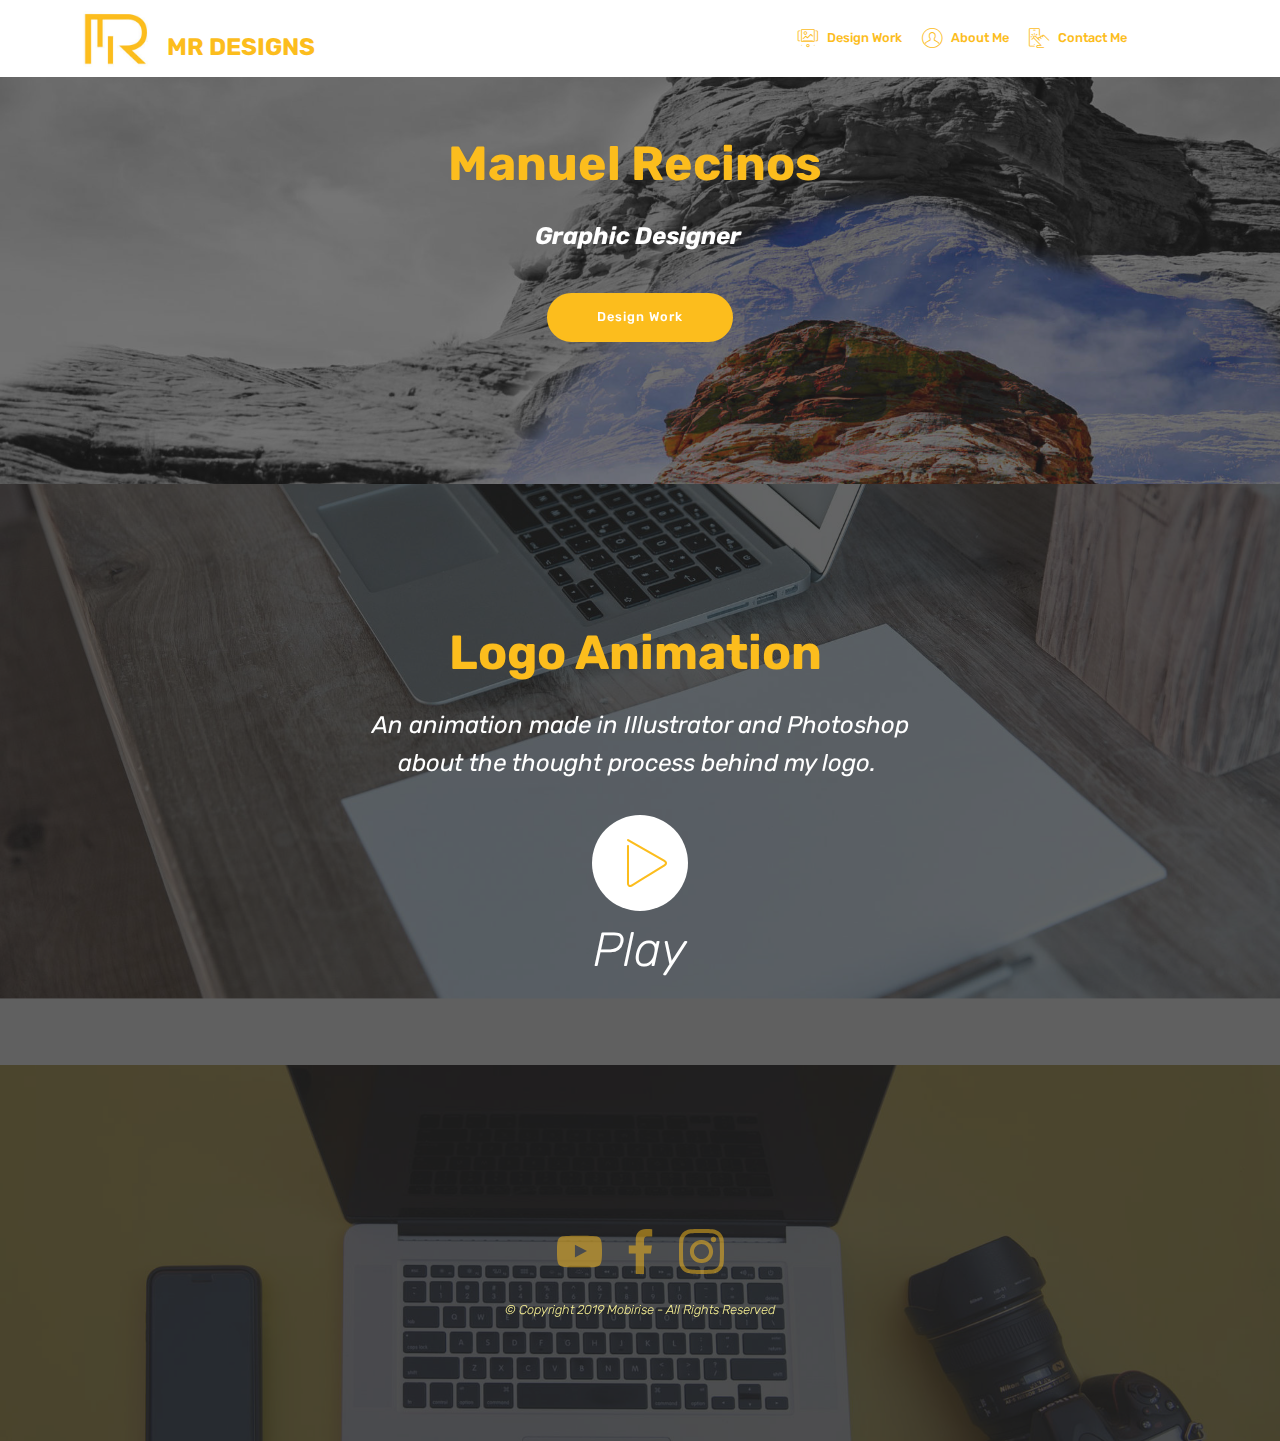
==== commit 4fb90386: "create github pages" ====
--- a/index.html
+++ b/index.html
@@ -24,7 +24,7 @@
   
 </head>
 <body>
-  <section class="menu cid-rJ2e4FVbud" once="menu" id="menu1-1e">
+  <section class="menu cid-rJ2gRa8lAY" once="menu" id="menu1-1g">
 
     
 
@@ -59,7 +59,7 @@
     </nav>
 </section>
 
-<section class="engine"><a href="https://mobirise.info/a">online site builder</a></section><section class="header1 cid-rIvoOIbctM mbr-parallax-background" id="header16-k">
+<section class="engine"><a href="https://mobirise.info/p">site templates free download</a></section><section class="header1 cid-rIvoOIbctM mbr-parallax-background" id="header16-k">
 
     
 
--- a/assets/mobirise/css/mbr-additional.css
+++ b/assets/mobirise/css/mbr-additional.css
@@ -794,7 +794,7 @@
   text-align: center;
 }
 .cid-rIRHfotVvr {
-  padding-top: 60px;
+  padding-top: 120px;
   padding-bottom: 120px;
   background-image: url("../../../assets/images/mbr-1702x1080.jpg");
 }
@@ -878,48 +878,48 @@
   text-align: center;
   color: #f9f295;
 }
-.cid-rJ2e4FVbud .navbar {
+.cid-rJ2gRa8lAY .navbar {
   padding: .5rem 0;
   background: #ffffff;
   transition: none;
   min-height: 77px;
 }
-.cid-rJ2e4FVbud .navbar-dropdown.bg-color.transparent.opened {
+.cid-rJ2gRa8lAY .navbar-dropdown.bg-color.transparent.opened {
   background: #ffffff;
 }
-.cid-rJ2e4FVbud a {
+.cid-rJ2gRa8lAY a {
   font-style: normal;
 }
-.cid-rJ2e4FVbud .nav-item span {
+.cid-rJ2gRa8lAY .nav-item span {
   padding-right: 0.4em;
   line-height: 0.5em;
   vertical-align: text-bottom;
   position: relative;
   text-decoration: none;
 }
-.cid-rJ2e4FVbud .nav-item a {
+.cid-rJ2gRa8lAY .nav-item a {
   display: flex;
   align-items: center;
   justify-content: center;
   padding: 0.7rem 0 !important;
   margin: 0rem .65rem !important;
 }
-.cid-rJ2e4FVbud .nav-item:focus,
-.cid-rJ2e4FVbud .nav-link:focus {
+.cid-rJ2gRa8lAY .nav-item:focus,
+.cid-rJ2gRa8lAY .nav-link:focus {
   outline: none;
 }
-.cid-rJ2e4FVbud .btn {
+.cid-rJ2gRa8lAY .btn {
   padding: 0.4rem 1.5rem;
   display: inline-flex;
   align-items: center;
 }
-.cid-rJ2e4FVbud .btn .mbr-iconfont {
+.cid-rJ2gRa8lAY .btn .mbr-iconfont {
   font-size: 1.6rem;
 }
-.cid-rJ2e4FVbud .menu-logo {
+.cid-rJ2gRa8lAY .menu-logo {
   margin-right: auto;
 }
-.cid-rJ2e4FVbud .menu-logo .navbar-brand {
+.cid-rJ2gRa8lAY .menu-logo .navbar-brand {
   display: flex;
   margin-left: 5rem;
   padding: 0;
@@ -927,7 +927,7 @@
   min-height: 3.8rem;
   align-items: center;
 }
-.cid-rJ2e4FVbud .menu-logo .navbar-brand .navbar-caption-wrap {
+.cid-rJ2gRa8lAY .menu-logo .navbar-brand .navbar-caption-wrap {
   display: -webkit-flex;
   -webkit-align-items: center;
   align-items: center;
@@ -935,40 +935,40 @@
   min-width: 7rem;
   margin: .3rem 0;
 }
-.cid-rJ2e4FVbud .menu-logo .navbar-brand .navbar-caption-wrap .navbar-caption {
+.cid-rJ2gRa8lAY .menu-logo .navbar-brand .navbar-caption-wrap .navbar-caption {
   line-height: 1.2rem !important;
   padding-right: 2rem;
 }
-.cid-rJ2e4FVbud .menu-logo .navbar-brand .navbar-logo {
+.cid-rJ2gRa8lAY .menu-logo .navbar-brand .navbar-logo {
   font-size: 4rem;
   transition: font-size 0.25s;
 }
-.cid-rJ2e4FVbud .menu-logo .navbar-brand .navbar-logo img {
+.cid-rJ2gRa8lAY .menu-logo .navbar-brand .navbar-logo img {
   display: flex;
 }
-.cid-rJ2e4FVbud .menu-logo .navbar-brand .navbar-logo .mbr-iconfont {
+.cid-rJ2gRa8lAY .menu-logo .navbar-brand .navbar-logo .mbr-iconfont {
   transition: font-size 0.25s;
 }
-.cid-rJ2e4FVbud .navbar-toggleable-sm .navbar-collapse {
+.cid-rJ2gRa8lAY .navbar-toggleable-sm .navbar-collapse {
   justify-content: flex-end;
   -webkit-justify-content: flex-end;
   padding-right: 5rem;
   width: auto;
 }
-.cid-rJ2e4FVbud .navbar-toggleable-sm .navbar-collapse .navbar-nav {
+.cid-rJ2gRa8lAY .navbar-toggleable-sm .navbar-collapse .navbar-nav {
   flex-wrap: wrap;
   -webkit-flex-wrap: wrap;
   padding-left: 0;
 }
-.cid-rJ2e4FVbud .navbar-toggleable-sm .navbar-collapse .navbar-nav .nav-item {
+.cid-rJ2gRa8lAY .navbar-toggleable-sm .navbar-collapse .navbar-nav .nav-item {
   -webkit-align-self: center;
   align-self: center;
 }
-.cid-rJ2e4FVbud .navbar-toggleable-sm .navbar-collapse .navbar-buttons {
+.cid-rJ2gRa8lAY .navbar-toggleable-sm .navbar-collapse .navbar-buttons {
   padding-left: 0;
   padding-bottom: 0;
 }
-.cid-rJ2e4FVbud .dropdown .dropdown-menu {
+.cid-rJ2gRa8lAY .dropdown .dropdown-menu {
   background: #ffffff;
   display: none;
   position: absolute;
@@ -977,20 +977,20 @@
   padding-bottom: 1.4rem;
   text-align: left;
 }
-.cid-rJ2e4FVbud .dropdown .dropdown-menu .dropdown-item {
+.cid-rJ2gRa8lAY .dropdown .dropdown-menu .dropdown-item {
   width: auto;
   padding: 0.235em 1.5385em 0.235em 1.5385em !important;
 }
-.cid-rJ2e4FVbud .dropdown .dropdown-menu .dropdown-item::after {
+.cid-rJ2gRa8lAY .dropdown .dropdown-menu .dropdown-item::after {
   right: 0.5rem;
 }
-.cid-rJ2e4FVbud .dropdown .dropdown-menu .dropdown-submenu {
+.cid-rJ2gRa8lAY .dropdown .dropdown-menu .dropdown-submenu {
   margin: 0;
 }
-.cid-rJ2e4FVbud .dropdown.open > .dropdown-menu {
+.cid-rJ2gRa8lAY .dropdown.open > .dropdown-menu {
   display: block;
 }
-.cid-rJ2e4FVbud .navbar-toggleable-sm.opened:after {
+.cid-rJ2gRa8lAY .navbar-toggleable-sm.opened:after {
   position: absolute;
   width: 100vw;
   height: 100vh;
@@ -1002,28 +1002,28 @@
   -webkit-transform: translateY(100%);
   z-index: 1000;
 }
-.cid-rJ2e4FVbud .navbar.navbar-short {
+.cid-rJ2gRa8lAY .navbar.navbar-short {
   min-height: 60px;
   transition: all .2s;
 }
-.cid-rJ2e4FVbud .navbar.navbar-short .navbar-toggler-right {
+.cid-rJ2gRa8lAY .navbar.navbar-short .navbar-toggler-right {
   top: 20px;
 }
-.cid-rJ2e4FVbud .navbar.navbar-short .navbar-logo a {
+.cid-rJ2gRa8lAY .navbar.navbar-short .navbar-logo a {
   font-size: 2.5rem !important;
   line-height: 2.5rem;
   transition: font-size 0.25s;
 }
-.cid-rJ2e4FVbud .navbar.navbar-short .navbar-logo a .mbr-iconfont {
+.cid-rJ2gRa8lAY .navbar.navbar-short .navbar-logo a .mbr-iconfont {
   font-size: 2.5rem !important;
 }
-.cid-rJ2e4FVbud .navbar.navbar-short .navbar-logo a img {
+.cid-rJ2gRa8lAY .navbar.navbar-short .navbar-logo a img {
   height: 3rem !important;
 }
-.cid-rJ2e4FVbud .navbar.navbar-short .navbar-brand {
+.cid-rJ2gRa8lAY .navbar.navbar-short .navbar-brand {
   min-height: 3rem;
 }
-.cid-rJ2e4FVbud button.navbar-toggler {
+.cid-rJ2gRa8lAY button.navbar-toggler {
   width: 31px;
   height: 18px;
   cursor: pointer;
@@ -1031,10 +1031,10 @@
   top: 1.5rem;
   right: 1rem;
 }
-.cid-rJ2e4FVbud button.navbar-toggler:focus {
+.cid-rJ2gRa8lAY button.navbar-toggler:focus {
   outline: none;
 }
-.cid-rJ2e4FVbud button.navbar-toggler .hamburger span {
+.cid-rJ2gRa8lAY button.navbar-toggler .hamburger span {
   position: absolute;
   right: 0;
   width: 30px;
@@ -1042,92 +1042,92 @@
   border-right: 5px;
   background-color: #fcbd1d;
 }
-.cid-rJ2e4FVbud button.navbar-toggler .hamburger span:nth-child(1) {
+.cid-rJ2gRa8lAY button.navbar-toggler .hamburger span:nth-child(1) {
   top: 0;
   transition: all .2s;
 }
-.cid-rJ2e4FVbud button.navbar-toggler .hamburger span:nth-child(2) {
+.cid-rJ2gRa8lAY button.navbar-toggler .hamburger span:nth-child(2) {
   top: 8px;
   transition: all .15s;
 }
-.cid-rJ2e4FVbud button.navbar-toggler .hamburger span:nth-child(3) {
+.cid-rJ2gRa8lAY button.navbar-toggler .hamburger span:nth-child(3) {
   top: 8px;
   transition: all .15s;
 }
-.cid-rJ2e4FVbud button.navbar-toggler .hamburger span:nth-child(4) {
+.cid-rJ2gRa8lAY button.navbar-toggler .hamburger span:nth-child(4) {
   top: 16px;
   transition: all .2s;
 }
-.cid-rJ2e4FVbud nav.opened .hamburger span:nth-child(1) {
+.cid-rJ2gRa8lAY nav.opened .hamburger span:nth-child(1) {
   top: 8px;
   width: 0;
   opacity: 0;
   right: 50%;
   transition: all .2s;
 }
-.cid-rJ2e4FVbud nav.opened .hamburger span:nth-child(2) {
+.cid-rJ2gRa8lAY nav.opened .hamburger span:nth-child(2) {
   -webkit-transform: rotate(45deg);
   transform: rotate(45deg);
   transition: all .25s;
 }
-.cid-rJ2e4FVbud nav.opened .hamburger span:nth-child(3) {
+.cid-rJ2gRa8lAY nav.opened .hamburger span:nth-child(3) {
   -webkit-transform: rotate(-45deg);
   transform: rotate(-45deg);
   transition: all .25s;
 }
-.cid-rJ2e4FVbud nav.opened .hamburger span:nth-child(4) {
+.cid-rJ2gRa8lAY nav.opened .hamburger span:nth-child(4) {
   top: 8px;
   width: 0;
   opacity: 0;
   right: 50%;
   transition: all .2s;
 }
-.cid-rJ2e4FVbud .collapsed.navbar-expand {
+.cid-rJ2gRa8lAY .collapsed.navbar-expand {
   flex-direction: column;
 }
-.cid-rJ2e4FVbud .collapsed .btn {
+.cid-rJ2gRa8lAY .collapsed .btn {
   display: flex;
 }
-.cid-rJ2e4FVbud .collapsed .navbar-collapse {
+.cid-rJ2gRa8lAY .collapsed .navbar-collapse {
   display: none !important;
   padding-right: 0 !important;
 }
-.cid-rJ2e4FVbud .collapsed .navbar-collapse.collapsing,
-.cid-rJ2e4FVbud .collapsed .navbar-collapse.show {
+.cid-rJ2gRa8lAY .collapsed .navbar-collapse.collapsing,
+.cid-rJ2gRa8lAY .collapsed .navbar-collapse.show {
   display: block !important;
 }
-.cid-rJ2e4FVbud .collapsed .navbar-collapse.collapsing .navbar-nav,
-.cid-rJ2e4FVbud .collapsed .navbar-collapse.show .navbar-nav {
+.cid-rJ2gRa8lAY .collapsed .navbar-collapse.collapsing .navbar-nav,
+.cid-rJ2gRa8lAY .collapsed .navbar-collapse.show .navbar-nav {
   display: block;
   text-align: center;
 }
-.cid-rJ2e4FVbud .collapsed .navbar-collapse.collapsing .navbar-nav .nav-item,
-.cid-rJ2e4FVbud .collapsed .navbar-collapse.show .navbar-nav .nav-item {
+.cid-rJ2gRa8lAY .collapsed .navbar-collapse.collapsing .navbar-nav .nav-item,
+.cid-rJ2gRa8lAY .collapsed .navbar-collapse.show .navbar-nav .nav-item {
   clear: both;
 }
-.cid-rJ2e4FVbud .collapsed .navbar-collapse.collapsing .navbar-nav .nav-item:last-child,
-.cid-rJ2e4FVbud .collapsed .navbar-collapse.show .navbar-nav .nav-item:last-child {
+.cid-rJ2gRa8lAY .collapsed .navbar-collapse.collapsing .navbar-nav .nav-item:last-child,
+.cid-rJ2gRa8lAY .collapsed .navbar-collapse.show .navbar-nav .nav-item:last-child {
   margin-bottom: 1rem;
 }
-.cid-rJ2e4FVbud .collapsed .navbar-collapse.collapsing .navbar-buttons,
-.cid-rJ2e4FVbud .collapsed .navbar-collapse.show .navbar-buttons {
+.cid-rJ2gRa8lAY .collapsed .navbar-collapse.collapsing .navbar-buttons,
+.cid-rJ2gRa8lAY .collapsed .navbar-collapse.show .navbar-buttons {
   text-align: center;
 }
-.cid-rJ2e4FVbud .collapsed .navbar-collapse.collapsing .navbar-buttons:last-child,
-.cid-rJ2e4FVbud .collapsed .navbar-collapse.show .navbar-buttons:last-child {
+.cid-rJ2gRa8lAY .collapsed .navbar-collapse.collapsing .navbar-buttons:last-child,
+.cid-rJ2gRa8lAY .collapsed .navbar-collapse.show .navbar-buttons:last-child {
   margin-bottom: 1rem;
 }
-.cid-rJ2e4FVbud .collapsed button.navbar-toggler {
+.cid-rJ2gRa8lAY .collapsed button.navbar-toggler {
   display: block;
 }
-.cid-rJ2e4FVbud .collapsed .navbar-brand {
+.cid-rJ2gRa8lAY .collapsed .navbar-brand {
   margin-left: 1rem !important;
 }
-.cid-rJ2e4FVbud .collapsed .navbar-toggleable-sm {
+.cid-rJ2gRa8lAY .collapsed .navbar-toggleable-sm {
   flex-direction: column;
   -webkit-flex-direction: column;
 }
-.cid-rJ2e4FVbud .collapsed .dropdown .dropdown-menu {
+.cid-rJ2gRa8lAY .collapsed .dropdown .dropdown-menu {
   width: 100%;
   text-align: center;
   position: relative;
@@ -1139,19 +1139,19 @@
   transition-duration: .5s;
   transition-property: opacity,padding,height;
 }
-.cid-rJ2e4FVbud .collapsed .dropdown.open > .dropdown-menu {
+.cid-rJ2gRa8lAY .collapsed .dropdown.open > .dropdown-menu {
   position: relative;
   opacity: 1;
   height: auto;
   padding: 1.4rem 0;
   visibility: visible;
 }
-.cid-rJ2e4FVbud .collapsed .dropdown .dropdown-submenu {
+.cid-rJ2gRa8lAY .collapsed .dropdown .dropdown-submenu {
   left: 0;
   text-align: center;
   width: 100%;
 }
-.cid-rJ2e4FVbud .collapsed .dropdown .dropdown-toggle[data-toggle="dropdown-submenu"]::after {
+.cid-rJ2gRa8lAY .collapsed .dropdown .dropdown-toggle[data-toggle="dropdown-submenu"]::after {
   margin-top: 0;
   position: inherit;
   right: 0;
@@ -1167,55 +1167,55 @@
   border-left: .30em solid transparent;
 }
 @media (max-width: 991px) {
-  .cid-rJ2e4FVbud .navbar-expand {
+  .cid-rJ2gRa8lAY .navbar-expand {
     flex-direction: column;
   }
-  .cid-rJ2e4FVbud img {
+  .cid-rJ2gRa8lAY img {
     height: 3.8rem !important;
   }
-  .cid-rJ2e4FVbud .btn {
+  .cid-rJ2gRa8lAY .btn {
     display: flex;
   }
-  .cid-rJ2e4FVbud button.navbar-toggler {
+  .cid-rJ2gRa8lAY button.navbar-toggler {
     display: block;
   }
-  .cid-rJ2e4FVbud .navbar-brand {
+  .cid-rJ2gRa8lAY .navbar-brand {
     margin-left: 1rem !important;
   }
-  .cid-rJ2e4FVbud .navbar-toggleable-sm {
+  .cid-rJ2gRa8lAY .navbar-toggleable-sm {
     flex-direction: column;
     -webkit-flex-direction: column;
   }
-  .cid-rJ2e4FVbud .navbar-collapse {
+  .cid-rJ2gRa8lAY .navbar-collapse {
     display: none !important;
     padding-right: 0 !important;
   }
-  .cid-rJ2e4FVbud .navbar-collapse.collapsing,
-  .cid-rJ2e4FVbud .navbar-collapse.show {
+  .cid-rJ2gRa8lAY .navbar-collapse.collapsing,
+  .cid-rJ2gRa8lAY .navbar-collapse.show {
     display: block !important;
   }
-  .cid-rJ2e4FVbud .navbar-collapse.collapsing .navbar-nav,
-  .cid-rJ2e4FVbud .navbar-collapse.show .navbar-nav {
+  .cid-rJ2gRa8lAY .navbar-collapse.collapsing .navbar-nav,
+  .cid-rJ2gRa8lAY .navbar-collapse.show .navbar-nav {
     display: block;
     text-align: center;
   }
-  .cid-rJ2e4FVbud .navbar-collapse.collapsing .navbar-nav .nav-item,
-  .cid-rJ2e4FVbud .navbar-collapse.show .navbar-nav .nav-item {
+  .cid-rJ2gRa8lAY .navbar-collapse.collapsing .navbar-nav .nav-item,
+  .cid-rJ2gRa8lAY .navbar-collapse.show .navbar-nav .nav-item {
     clear: both;
   }
-  .cid-rJ2e4FVbud .navbar-collapse.collapsing .navbar-nav .nav-item:last-child,
-  .cid-rJ2e4FVbud .navbar-collapse.show .navbar-nav .nav-item:last-child {
+  .cid-rJ2gRa8lAY .navbar-collapse.collapsing .navbar-nav .nav-item:last-child,
+  .cid-rJ2gRa8lAY .navbar-collapse.show .navbar-nav .nav-item:last-child {
     margin-bottom: 1rem;
   }
-  .cid-rJ2e4FVbud .navbar-collapse.collapsing .navbar-buttons,
-  .cid-rJ2e4FVbud .navbar-collapse.show .navbar-buttons {
+  .cid-rJ2gRa8lAY .navbar-collapse.collapsing .navbar-buttons,
+  .cid-rJ2gRa8lAY .navbar-collapse.show .navbar-buttons {
     text-align: center;
   }
-  .cid-rJ2e4FVbud .navbar-collapse.collapsing .navbar-buttons:last-child,
-  .cid-rJ2e4FVbud .navbar-collapse.show .navbar-buttons:last-child {
+  .cid-rJ2gRa8lAY .navbar-collapse.collapsing .navbar-buttons:last-child,
+  .cid-rJ2gRa8lAY .navbar-collapse.show .navbar-buttons:last-child {
     margin-bottom: 1rem;
   }
-  .cid-rJ2e4FVbud .dropdown .dropdown-menu {
+  .cid-rJ2gRa8lAY .dropdown .dropdown-menu {
     width: 100%;
     text-align: center;
     position: relative;
@@ -1227,19 +1227,19 @@
     transition-duration: .5s;
     transition-property: opacity,padding,height;
   }
-  .cid-rJ2e4FVbud .dropdown.open > .dropdown-menu {
+  .cid-rJ2gRa8lAY .dropdown.open > .dropdown-menu {
     position: relative;
     opacity: 1;
     height: auto;
     padding: 1.4rem 0;
     visibility: visible;
   }
-  .cid-rJ2e4FVbud .dropdown .dropdown-submenu {
+  .cid-rJ2gRa8lAY .dropdown .dropdown-submenu {
     left: 0;
     text-align: center;
     width: 100%;
   }
-  .cid-rJ2e4FVbud .dropdown .dropdown-toggle[data-toggle="dropdown-submenu"]::after {
+  .cid-rJ2gRa8lAY .dropdown .dropdown-toggle[data-toggle="dropdown-submenu"]::after {
     margin-top: 0;
     position: inherit;
     right: 0;
@@ -1256,20 +1256,20 @@
   }
 }
 @media (min-width: 767px) {
-  .cid-rJ2e4FVbud .menu-logo {
+  .cid-rJ2gRa8lAY .menu-logo {
     flex-shrink: 0;
   }
 }
-.cid-rJ2e4FVbud .navbar-collapse {
+.cid-rJ2gRa8lAY .navbar-collapse {
   flex-basis: auto;
 }
-.cid-rJ2e4FVbud .nav-link:hover,
-.cid-rJ2e4FVbud .dropdown-item:hover {
+.cid-rJ2gRa8lAY .nav-link:hover,
+.cid-rJ2gRa8lAY .dropdown-item:hover {
   color: #f9f295 !important;
 }
 .cid-rIvx5H705c {
   padding-top: 135px;
-  padding-bottom: 90px;
+  padding-bottom: 135px;
   background-color: #efefef;
 }
 .cid-rIvx5H705c .mbr-section-subtitle,
@@ -1361,7 +1361,7 @@
   color: #fcbd1d;
 }
 .cid-rIRHfotVvr {
-  padding-top: 60px;
+  padding-top: 120px;
   padding-bottom: 120px;
   background-image: url("../../../assets/images/mbr-1702x1080.jpg");
 }
@@ -1445,48 +1445,48 @@
   text-align: center;
   color: #f9f295;
 }
-.cid-rJ2e4FVbud .navbar {
+.cid-rJ2gRa8lAY .navbar {
   padding: .5rem 0;
   background: #ffffff;
   transition: none;
   min-height: 77px;
 }
-.cid-rJ2e4FVbud .navbar-dropdown.bg-color.transparent.opened {
+.cid-rJ2gRa8lAY .navbar-dropdown.bg-color.transparent.opened {
   background: #ffffff;
 }
-.cid-rJ2e4FVbud a {
+.cid-rJ2gRa8lAY a {
   font-style: normal;
 }
-.cid-rJ2e4FVbud .nav-item span {
+.cid-rJ2gRa8lAY .nav-item span {
   padding-right: 0.4em;
   line-height: 0.5em;
   vertical-align: text-bottom;
   position: relative;
   text-decoration: none;
 }
-.cid-rJ2e4FVbud .nav-item a {
+.cid-rJ2gRa8lAY .nav-item a {
   display: flex;
   align-items: center;
   justify-content: center;
   padding: 0.7rem 0 !important;
   margin: 0rem .65rem !important;
 }
-.cid-rJ2e4FVbud .nav-item:focus,
-.cid-rJ2e4FVbud .nav-link:focus {
+.cid-rJ2gRa8lAY .nav-item:focus,
+.cid-rJ2gRa8lAY .nav-link:focus {
   outline: none;
 }
-.cid-rJ2e4FVbud .btn {
+.cid-rJ2gRa8lAY .btn {
   padding: 0.4rem 1.5rem;
   display: inline-flex;
   align-items: center;
 }
-.cid-rJ2e4FVbud .btn .mbr-iconfont {
+.cid-rJ2gRa8lAY .btn .mbr-iconfont {
   font-size: 1.6rem;
 }
-.cid-rJ2e4FVbud .menu-logo {
+.cid-rJ2gRa8lAY .menu-logo {
   margin-right: auto;
 }
-.cid-rJ2e4FVbud .menu-logo .navbar-brand {
+.cid-rJ2gRa8lAY .menu-logo .navbar-brand {
   display: flex;
   margin-left: 5rem;
   padding: 0;
@@ -1494,7 +1494,7 @@
   min-height: 3.8rem;
   align-items: center;
 }
-.cid-rJ2e4FVbud .menu-logo .navbar-brand .navbar-caption-wrap {
+.cid-rJ2gRa8lAY .menu-logo .navbar-brand .navbar-caption-wrap {
   display: -webkit-flex;
   -webkit-align-items: center;
   align-items: center;
@@ -1502,40 +1502,40 @@
   min-width: 7rem;
   margin: .3rem 0;
 }
-.cid-rJ2e4FVbud .menu-logo .navbar-brand .navbar-caption-wrap .navbar-caption {
+.cid-rJ2gRa8lAY .menu-logo .navbar-brand .navbar-caption-wrap .navbar-caption {
   line-height: 1.2rem !important;
   padding-right: 2rem;
 }
-.cid-rJ2e4FVbud .menu-logo .navbar-brand .navbar-logo {
+.cid-rJ2gRa8lAY .menu-logo .navbar-brand .navbar-logo {
   font-size: 4rem;
   transition: font-size 0.25s;
 }
-.cid-rJ2e4FVbud .menu-logo .navbar-brand .navbar-logo img {
+.cid-rJ2gRa8lAY .menu-logo .navbar-brand .navbar-logo img {
   display: flex;
 }
-.cid-rJ2e4FVbud .menu-logo .navbar-brand .navbar-logo .mbr-iconfont {
+.cid-rJ2gRa8lAY .menu-logo .navbar-brand .navbar-logo .mbr-iconfont {
   transition: font-size 0.25s;
 }
-.cid-rJ2e4FVbud .navbar-toggleable-sm .navbar-collapse {
+.cid-rJ2gRa8lAY .navbar-toggleable-sm .navbar-collapse {
   justify-content: flex-end;
   -webkit-justify-content: flex-end;
   padding-right: 5rem;
   width: auto;
 }
-.cid-rJ2e4FVbud .navbar-toggleable-sm .navbar-collapse .navbar-nav {
+.cid-rJ2gRa8lAY .navbar-toggleable-sm .navbar-collapse .navbar-nav {
   flex-wrap: wrap;
   -webkit-flex-wrap: wrap;
   padding-left: 0;
 }
-.cid-rJ2e4FVbud .navbar-toggleable-sm .navbar-collapse .navbar-nav .nav-item {
+.cid-rJ2gRa8lAY .navbar-toggleable-sm .navbar-collapse .navbar-nav .nav-item {
   -webkit-align-self: center;
   align-self: center;
 }
-.cid-rJ2e4FVbud .navbar-toggleable-sm .navbar-collapse .navbar-buttons {
+.cid-rJ2gRa8lAY .navbar-toggleable-sm .navbar-collapse .navbar-buttons {
   padding-left: 0;
   padding-bottom: 0;
 }
-.cid-rJ2e4FVbud .dropdown .dropdown-menu {
+.cid-rJ2gRa8lAY .dropdown .dropdown-menu {
   background: #ffffff;
   display: none;
   position: absolute;
@@ -1544,20 +1544,20 @@
   padding-bottom: 1.4rem;
   text-align: left;
 }
-.cid-rJ2e4FVbud .dropdown .dropdown-menu .dropdown-item {
+.cid-rJ2gRa8lAY .dropdown .dropdown-menu .dropdown-item {
   width: auto;
   padding: 0.235em 1.5385em 0.235em 1.5385em !important;
 }
-.cid-rJ2e4FVbud .dropdown .dropdown-menu .dropdown-item::after {
+.cid-rJ2gRa8lAY .dropdown .dropdown-menu .dropdown-item::after {
   right: 0.5rem;
 }
-.cid-rJ2e4FVbud .dropdown .dropdown-menu .dropdown-submenu {
+.cid-rJ2gRa8lAY .dropdown .dropdown-menu .dropdown-submenu {
   margin: 0;
 }
-.cid-rJ2e4FVbud .dropdown.open > .dropdown-menu {
+.cid-rJ2gRa8lAY .dropdown.open > .dropdown-menu {
   display: block;
 }
-.cid-rJ2e4FVbud .navbar-toggleable-sm.opened:after {
+.cid-rJ2gRa8lAY .navbar-toggleable-sm.opened:after {
   position: absolute;
   width: 100vw;
   height: 100vh;
@@ -1569,28 +1569,28 @@
   -webkit-transform: translateY(100%);
   z-index: 1000;
 }
-.cid-rJ2e4FVbud .navbar.navbar-short {
+.cid-rJ2gRa8lAY .navbar.navbar-short {
   min-height: 60px;
   transition: all .2s;
 }
-.cid-rJ2e4FVbud .navbar.navbar-short .navbar-toggler-right {
+.cid-rJ2gRa8lAY .navbar.navbar-short .navbar-toggler-right {
   top: 20px;
 }
-.cid-rJ2e4FVbud .navbar.navbar-short .navbar-logo a {
+.cid-rJ2gRa8lAY .navbar.navbar-short .navbar-logo a {
   font-size: 2.5rem !important;
   line-height: 2.5rem;
   transition: font-size 0.25s;
 }
-.cid-rJ2e4FVbud .navbar.navbar-short .navbar-logo a .mbr-iconfont {
+.cid-rJ2gRa8lAY .navbar.navbar-short .navbar-logo a .mbr-iconfont {
   font-size: 2.5rem !important;
 }
-.cid-rJ2e4FVbud .navbar.navbar-short .navbar-logo a img {
+.cid-rJ2gRa8lAY .navbar.navbar-short .navbar-logo a img {
   height: 3rem !important;
 }
-.cid-rJ2e4FVbud .navbar.navbar-short .navbar-brand {
+.cid-rJ2gRa8lAY .navbar.navbar-short .navbar-brand {
   min-height: 3rem;
 }
-.cid-rJ2e4FVbud button.navbar-toggler {
+.cid-rJ2gRa8lAY button.navbar-toggler {
   width: 31px;
   height: 18px;
   cursor: pointer;
@@ -1598,10 +1598,10 @@
   top: 1.5rem;
   right: 1rem;
 }
-.cid-rJ2e4FVbud button.navbar-toggler:focus {
+.cid-rJ2gRa8lAY button.navbar-toggler:focus {
   outline: none;
 }
-.cid-rJ2e4FVbud button.navbar-toggler .hamburger span {
+.cid-rJ2gRa8lAY button.navbar-toggler .hamburger span {
   position: absolute;
   right: 0;
   width: 30px;
@@ -1609,92 +1609,92 @@
   border-right: 5px;
   background-color: #fcbd1d;
 }
-.cid-rJ2e4FVbud button.navbar-toggler .hamburger span:nth-child(1) {
+.cid-rJ2gRa8lAY button.navbar-toggler .hamburger span:nth-child(1) {
   top: 0;
   transition: all .2s;
 }
-.cid-rJ2e4FVbud button.navbar-toggler .hamburger span:nth-child(2) {
+.cid-rJ2gRa8lAY button.navbar-toggler .hamburger span:nth-child(2) {
   top: 8px;
   transition: all .15s;
 }
-.cid-rJ2e4FVbud button.navbar-toggler .hamburger span:nth-child(3) {
+.cid-rJ2gRa8lAY button.navbar-toggler .hamburger span:nth-child(3) {
   top: 8px;
   transition: all .15s;
 }
-.cid-rJ2e4FVbud button.navbar-toggler .hamburger span:nth-child(4) {
+.cid-rJ2gRa8lAY button.navbar-toggler .hamburger span:nth-child(4) {
   top: 16px;
   transition: all .2s;
 }
-.cid-rJ2e4FVbud nav.opened .hamburger span:nth-child(1) {
+.cid-rJ2gRa8lAY nav.opened .hamburger span:nth-child(1) {
   top: 8px;
   width: 0;
   opacity: 0;
   right: 50%;
   transition: all .2s;
 }
-.cid-rJ2e4FVbud nav.opened .hamburger span:nth-child(2) {
+.cid-rJ2gRa8lAY nav.opened .hamburger span:nth-child(2) {
   -webkit-transform: rotate(45deg);
   transform: rotate(45deg);
   transition: all .25s;
 }
-.cid-rJ2e4FVbud nav.opened .hamburger span:nth-child(3) {
+.cid-rJ2gRa8lAY nav.opened .hamburger span:nth-child(3) {
   -webkit-transform: rotate(-45deg);
   transform: rotate(-45deg);
   transition: all .25s;
 }
-.cid-rJ2e4FVbud nav.opened .hamburger span:nth-child(4) {
+.cid-rJ2gRa8lAY nav.opened .hamburger span:nth-child(4) {
   top: 8px;
   width: 0;
   opacity: 0;
   right: 50%;
   transition: all .2s;
 }
-.cid-rJ2e4FVbud .collapsed.navbar-expand {
+.cid-rJ2gRa8lAY .collapsed.navbar-expand {
   flex-direction: column;
 }
-.cid-rJ2e4FVbud .collapsed .btn {
+.cid-rJ2gRa8lAY .collapsed .btn {
   display: flex;
 }
-.cid-rJ2e4FVbud .collapsed .navbar-collapse {
+.cid-rJ2gRa8lAY .collapsed .navbar-collapse {
   display: none !important;
   padding-right: 0 !important;
 }
-.cid-rJ2e4FVbud .collapsed .navbar-collapse.collapsing,
-.cid-rJ2e4FVbud .collapsed .navbar-collapse.show {
+.cid-rJ2gRa8lAY .collapsed .navbar-collapse.collapsing,
+.cid-rJ2gRa8lAY .collapsed .navbar-collapse.show {
   display: block !important;
 }
-.cid-rJ2e4FVbud .collapsed .navbar-collapse.collapsing .navbar-nav,
-.cid-rJ2e4FVbud .collapsed .navbar-collapse.show .navbar-nav {
+.cid-rJ2gRa8lAY .collapsed .navbar-collapse.collapsing .navbar-nav,
+.cid-rJ2gRa8lAY .collapsed .navbar-collapse.show .navbar-nav {
   display: block;
   text-align: center;
 }
-.cid-rJ2e4FVbud .collapsed .navbar-collapse.collapsing .navbar-nav .nav-item,
-.cid-rJ2e4FVbud .collapsed .navbar-collapse.show .navbar-nav .nav-item {
+.cid-rJ2gRa8lAY .collapsed .navbar-collapse.collapsing .navbar-nav .nav-item,
+.cid-rJ2gRa8lAY .collapsed .navbar-collapse.show .navbar-nav .nav-item {
   clear: both;
 }
-.cid-rJ2e4FVbud .collapsed .navbar-collapse.collapsing .navbar-nav .nav-item:last-child,
-.cid-rJ2e4FVbud .collapsed .navbar-collapse.show .navbar-nav .nav-item:last-child {
+.cid-rJ2gRa8lAY .collapsed .navbar-collapse.collapsing .navbar-nav .nav-item:last-child,
+.cid-rJ2gRa8lAY .collapsed .navbar-collapse.show .navbar-nav .nav-item:last-child {
   margin-bottom: 1rem;
 }
-.cid-rJ2e4FVbud .collapsed .navbar-collapse.collapsing .navbar-buttons,
-.cid-rJ2e4FVbud .collapsed .navbar-collapse.show .navbar-buttons {
+.cid-rJ2gRa8lAY .collapsed .navbar-collapse.collapsing .navbar-buttons,
+.cid-rJ2gRa8lAY .collapsed .navbar-collapse.show .navbar-buttons {
   text-align: center;
 }
-.cid-rJ2e4FVbud .collapsed .navbar-collapse.collapsing .navbar-buttons:last-child,
-.cid-rJ2e4FVbud .collapsed .navbar-collapse.show .navbar-buttons:last-child {
+.cid-rJ2gRa8lAY .collapsed .navbar-collapse.collapsing .navbar-buttons:last-child,
+.cid-rJ2gRa8lAY .collapsed .navbar-collapse.show .navbar-buttons:last-child {
   margin-bottom: 1rem;
 }
-.cid-rJ2e4FVbud .collapsed button.navbar-toggler {
+.cid-rJ2gRa8lAY .collapsed button.navbar-toggler {
   display: block;
 }
-.cid-rJ2e4FVbud .collapsed .navbar-brand {
+.cid-rJ2gRa8lAY .collapsed .navbar-brand {
   margin-left: 1rem !important;
 }
-.cid-rJ2e4FVbud .collapsed .navbar-toggleable-sm {
+.cid-rJ2gRa8lAY .collapsed .navbar-toggleable-sm {
   flex-direction: column;
   -webkit-flex-direction: column;
 }
-.cid-rJ2e4FVbud .collapsed .dropdown .dropdown-menu {
+.cid-rJ2gRa8lAY .collapsed .dropdown .dropdown-menu {
   width: 100%;
   text-align: center;
   position: relative;
@@ -1706,19 +1706,19 @@
   transition-duration: .5s;
   transition-property: opacity,padding,height;
 }
-.cid-rJ2e4FVbud .collapsed .dropdown.open > .dropdown-menu {
+.cid-rJ2gRa8lAY .collapsed .dropdown.open > .dropdown-menu {
   position: relative;
   opacity: 1;
   height: auto;
   padding: 1.4rem 0;
   visibility: visible;
 }
-.cid-rJ2e4FVbud .collapsed .dropdown .dropdown-submenu {
+.cid-rJ2gRa8lAY .collapsed .dropdown .dropdown-submenu {
   left: 0;
   text-align: center;
   width: 100%;
 }
-.cid-rJ2e4FVbud .collapsed .dropdown .dropdown-toggle[data-toggle="dropdown-submenu"]::after {
+.cid-rJ2gRa8lAY .collapsed .dropdown .dropdown-toggle[data-toggle="dropdown-submenu"]::after {
   margin-top: 0;
   position: inherit;
   right: 0;
@@ -1734,55 +1734,55 @@
   border-left: .30em solid transparent;
 }
 @media (max-width: 991px) {
-  .cid-rJ2e4FVbud .navbar-expand {
+  .cid-rJ2gRa8lAY .navbar-expand {
     flex-direction: column;
   }
-  .cid-rJ2e4FVbud img {
+  .cid-rJ2gRa8lAY img {
     height: 3.8rem !important;
   }
-  .cid-rJ2e4FVbud .btn {
+  .cid-rJ2gRa8lAY .btn {
     display: flex;
   }
-  .cid-rJ2e4FVbud button.navbar-toggler {
+  .cid-rJ2gRa8lAY button.navbar-toggler {
     display: block;
   }
-  .cid-rJ2e4FVbud .navbar-brand {
+  .cid-rJ2gRa8lAY .navbar-brand {
     margin-left: 1rem !important;
   }
-  .cid-rJ2e4FVbud .navbar-toggleable-sm {
+  .cid-rJ2gRa8lAY .navbar-toggleable-sm {
     flex-direction: column;
     -webkit-flex-direction: column;
   }
-  .cid-rJ2e4FVbud .navbar-collapse {
+  .cid-rJ2gRa8lAY .navbar-collapse {
     display: none !important;
     padding-right: 0 !important;
   }
-  .cid-rJ2e4FVbud .navbar-collapse.collapsing,
-  .cid-rJ2e4FVbud .navbar-collapse.show {
+  .cid-rJ2gRa8lAY .navbar-collapse.collapsing,
+  .cid-rJ2gRa8lAY .navbar-collapse.show {
     display: block !important;
   }
-  .cid-rJ2e4FVbud .navbar-collapse.collapsing .navbar-nav,
-  .cid-rJ2e4FVbud .navbar-collapse.show .navbar-nav {
+  .cid-rJ2gRa8lAY .navbar-collapse.collapsing .navbar-nav,
+  .cid-rJ2gRa8lAY .navbar-collapse.show .navbar-nav {
     display: block;
     text-align: center;
   }
-  .cid-rJ2e4FVbud .navbar-collapse.collapsing .navbar-nav .nav-item,
-  .cid-rJ2e4FVbud .navbar-collapse.show .navbar-nav .nav-item {
+  .cid-rJ2gRa8lAY .navbar-collapse.collapsing .navbar-nav .nav-item,
+  .cid-rJ2gRa8lAY .navbar-collapse.show .navbar-nav .nav-item {
     clear: both;
   }
-  .cid-rJ2e4FVbud .navbar-collapse.collapsing .navbar-nav .nav-item:last-child,
-  .cid-rJ2e4FVbud .navbar-collapse.show .navbar-nav .nav-item:last-child {
+  .cid-rJ2gRa8lAY .navbar-collapse.collapsing .navbar-nav .nav-item:last-child,
+  .cid-rJ2gRa8lAY .navbar-collapse.show .navbar-nav .nav-item:last-child {
     margin-bottom: 1rem;
   }
-  .cid-rJ2e4FVbud .navbar-collapse.collapsing .navbar-buttons,
-  .cid-rJ2e4FVbud .navbar-collapse.show .navbar-buttons {
+  .cid-rJ2gRa8lAY .navbar-collapse.collapsing .navbar-buttons,
+  .cid-rJ2gRa8lAY .navbar-collapse.show .navbar-buttons {
     text-align: center;
   }
-  .cid-rJ2e4FVbud .navbar-collapse.collapsing .navbar-buttons:last-child,
-  .cid-rJ2e4FVbud .navbar-collapse.show .navbar-buttons:last-child {
+  .cid-rJ2gRa8lAY .navbar-collapse.collapsing .navbar-buttons:last-child,
+  .cid-rJ2gRa8lAY .navbar-collapse.show .navbar-buttons:last-child {
     margin-bottom: 1rem;
   }
-  .cid-rJ2e4FVbud .dropdown .dropdown-menu {
+  .cid-rJ2gRa8lAY .dropdown .dropdown-menu {
     width: 100%;
     text-align: center;
     position: relative;
@@ -1794,19 +1794,19 @@
     transition-duration: .5s;
     transition-property: opacity,padding,height;
   }
-  .cid-rJ2e4FVbud .dropdown.open > .dropdown-menu {
+  .cid-rJ2gRa8lAY .dropdown.open > .dropdown-menu {
     position: relative;
     opacity: 1;
     height: auto;
     padding: 1.4rem 0;
     visibility: visible;
   }
-  .cid-rJ2e4FVbud .dropdown .dropdown-submenu {
+  .cid-rJ2gRa8lAY .dropdown .dropdown-submenu {
     left: 0;
     text-align: center;
     width: 100%;
   }
-  .cid-rJ2e4FVbud .dropdown .dropdown-toggle[data-toggle="dropdown-submenu"]::after {
+  .cid-rJ2gRa8lAY .dropdown .dropdown-toggle[data-toggle="dropdown-submenu"]::after {
     margin-top: 0;
     position: inherit;
     right: 0;
@@ -1823,15 +1823,15 @@
   }
 }
 @media (min-width: 767px) {
-  .cid-rJ2e4FVbud .menu-logo {
+  .cid-rJ2gRa8lAY .menu-logo {
     flex-shrink: 0;
   }
 }
-.cid-rJ2e4FVbud .navbar-collapse {
+.cid-rJ2gRa8lAY .navbar-collapse {
   flex-basis: auto;
 }
-.cid-rJ2e4FVbud .nav-link:hover,
-.cid-rJ2e4FVbud .dropdown-item:hover {
+.cid-rJ2gRa8lAY .nav-link:hover,
+.cid-rJ2gRa8lAY .dropdown-item:hover {
   color: #f9f295 !important;
 }
 .cid-rIRK4BJoi9 {
@@ -1860,7 +1860,7 @@
   }
 }
 .cid-rIRHfotVvr {
-  padding-top: 60px;
+  padding-top: 120px;
   padding-bottom: 120px;
   background-image: url("../../../assets/images/mbr-1702x1080.jpg");
 }
@@ -1944,48 +1944,48 @@
   text-align: center;
   color: #f9f295;
 }
-.cid-rJ2e4FVbud .navbar {
+.cid-rJ2gRa8lAY .navbar {
   padding: .5rem 0;
   background: #ffffff;
   transition: none;
   min-height: 77px;
 }
-.cid-rJ2e4FVbud .navbar-dropdown.bg-color.transparent.opened {
+.cid-rJ2gRa8lAY .navbar-dropdown.bg-color.transparent.opened {
   background: #ffffff;
 }
-.cid-rJ2e4FVbud a {
+.cid-rJ2gRa8lAY a {
   font-style: normal;
 }
-.cid-rJ2e4FVbud .nav-item span {
+.cid-rJ2gRa8lAY .nav-item span {
   padding-right: 0.4em;
   line-height: 0.5em;
   vertical-align: text-bottom;
   position: relative;
   text-decoration: none;
 }
-.cid-rJ2e4FVbud .nav-item a {
+.cid-rJ2gRa8lAY .nav-item a {
   display: flex;
   align-items: center;
   justify-content: center;
   padding: 0.7rem 0 !important;
   margin: 0rem .65rem !important;
 }
-.cid-rJ2e4FVbud .nav-item:focus,
-.cid-rJ2e4FVbud .nav-link:focus {
+.cid-rJ2gRa8lAY .nav-item:focus,
+.cid-rJ2gRa8lAY .nav-link:focus {
   outline: none;
 }
-.cid-rJ2e4FVbud .btn {
+.cid-rJ2gRa8lAY .btn {
   padding: 0.4rem 1.5rem;
   display: inline-flex;
   align-items: center;
 }
-.cid-rJ2e4FVbud .btn .mbr-iconfont {
+.cid-rJ2gRa8lAY .btn .mbr-iconfont {
   font-size: 1.6rem;
 }
-.cid-rJ2e4FVbud .menu-logo {
+.cid-rJ2gRa8lAY .menu-logo {
   margin-right: auto;
 }
-.cid-rJ2e4FVbud .menu-logo .navbar-brand {
+.cid-rJ2gRa8lAY .menu-logo .navbar-brand {
   display: flex;
   margin-left: 5rem;
   padding: 0;
@@ -1993,7 +1993,7 @@
   min-height: 3.8rem;
   align-items: center;
 }
-.cid-rJ2e4FVbud .menu-logo .navbar-brand .navbar-caption-wrap {
+.cid-rJ2gRa8lAY .menu-logo .navbar-brand .navbar-caption-wrap {
   display: -webkit-flex;
   -webkit-align-items: center;
   align-items: center;
@@ -2001,40 +2001,40 @@
   min-width: 7rem;
   margin: .3rem 0;
 }
-.cid-rJ2e4FVbud .menu-logo .navbar-brand .navbar-caption-wrap .navbar-caption {
+.cid-rJ2gRa8lAY .menu-logo .navbar-brand .navbar-caption-wrap .navbar-caption {
   line-height: 1.2rem !important;
   padding-right: 2rem;
 }
-.cid-rJ2e4FVbud .menu-logo .navbar-brand .navbar-logo {
+.cid-rJ2gRa8lAY .menu-logo .navbar-brand .navbar-logo {
   font-size: 4rem;
   transition: font-size 0.25s;
 }
-.cid-rJ2e4FVbud .menu-logo .navbar-brand .navbar-logo img {
+.cid-rJ2gRa8lAY .menu-logo .navbar-brand .navbar-logo img {
   display: flex;
 }
-.cid-rJ2e4FVbud .menu-logo .navbar-brand .navbar-logo .mbr-iconfont {
+.cid-rJ2gRa8lAY .menu-logo .navbar-brand .navbar-logo .mbr-iconfont {
   transition: font-size 0.25s;
 }
-.cid-rJ2e4FVbud .navbar-toggleable-sm .navbar-collapse {
+.cid-rJ2gRa8lAY .navbar-toggleable-sm .navbar-collapse {
   justify-content: flex-end;
   -webkit-justify-content: flex-end;
   padding-right: 5rem;
   width: auto;
 }
-.cid-rJ2e4FVbud .navbar-toggleable-sm .navbar-collapse .navbar-nav {
+.cid-rJ2gRa8lAY .navbar-toggleable-sm .navbar-collapse .navbar-nav {
   flex-wrap: wrap;
   -webkit-flex-wrap: wrap;
   padding-left: 0;
 }
-.cid-rJ2e4FVbud .navbar-toggleable-sm .navbar-collapse .navbar-nav .nav-item {
+.cid-rJ2gRa8lAY .navbar-toggleable-sm .navbar-collapse .navbar-nav .nav-item {
   -webkit-align-self: center;
   align-self: center;
 }
-.cid-rJ2e4FVbud .navbar-toggleable-sm .navbar-collapse .navbar-buttons {
+.cid-rJ2gRa8lAY .navbar-toggleable-sm .navbar-collapse .navbar-buttons {
   padding-left: 0;
   padding-bottom: 0;
 }
-.cid-rJ2e4FVbud .dropdown .dropdown-menu {
+.cid-rJ2gRa8lAY .dropdown .dropdown-menu {
   background: #ffffff;
   display: none;
   position: absolute;
@@ -2043,20 +2043,20 @@
   padding-bottom: 1.4rem;
   text-align: left;
 }
-.cid-rJ2e4FVbud .dropdown .dropdown-menu .dropdown-item {
+.cid-rJ2gRa8lAY .dropdown .dropdown-menu .dropdown-item {
   width: auto;
   padding: 0.235em 1.5385em 0.235em 1.5385em !important;
 }
-.cid-rJ2e4FVbud .dropdown .dropdown-menu .dropdown-item::after {
+.cid-rJ2gRa8lAY .dropdown .dropdown-menu .dropdown-item::after {
   right: 0.5rem;
 }
-.cid-rJ2e4FVbud .dropdown .dropdown-menu .dropdown-submenu {
+.cid-rJ2gRa8lAY .dropdown .dropdown-menu .dropdown-submenu {
   margin: 0;
 }
-.cid-rJ2e4FVbud .dropdown.open > .dropdown-menu {
+.cid-rJ2gRa8lAY .dropdown.open > .dropdown-menu {
   display: block;
 }
-.cid-rJ2e4FVbud .navbar-toggleable-sm.opened:after {
+.cid-rJ2gRa8lAY .navbar-toggleable-sm.opened:after {
   position: absolute;
   width: 100vw;
   height: 100vh;
@@ -2068,28 +2068,28 @@
   -webkit-transform: translateY(100%);
   z-index: 1000;
 }
-.cid-rJ2e4FVbud .navbar.navbar-short {
+.cid-rJ2gRa8lAY .navbar.navbar-short {
   min-height: 60px;
   transition: all .2s;
 }
-.cid-rJ2e4FVbud .navbar.navbar-short .navbar-toggler-right {
+.cid-rJ2gRa8lAY .navbar.navbar-short .navbar-toggler-right {
   top: 20px;
 }
-.cid-rJ2e4FVbud .navbar.navbar-short .navbar-logo a {
+.cid-rJ2gRa8lAY .navbar.navbar-short .navbar-logo a {
   font-size: 2.5rem !important;
   line-height: 2.5rem;
   transition: font-size 0.25s;
 }
-.cid-rJ2e4FVbud .navbar.navbar-short .navbar-logo a .mbr-iconfont {
+.cid-rJ2gRa8lAY .navbar.navbar-short .navbar-logo a .mbr-iconfont {
   font-size: 2.5rem !important;
 }
-.cid-rJ2e4FVbud .navbar.navbar-short .navbar-logo a img {
+.cid-rJ2gRa8lAY .navbar.navbar-short .navbar-logo a img {
   height: 3rem !important;
 }
-.cid-rJ2e4FVbud .navbar.navbar-short .navbar-brand {
+.cid-rJ2gRa8lAY .navbar.navbar-short .navbar-brand {
   min-height: 3rem;
 }
-.cid-rJ2e4FVbud button.navbar-toggler {
+.cid-rJ2gRa8lAY button.navbar-toggler {
   width: 31px;
   height: 18px;
   cursor: pointer;
@@ -2097,10 +2097,10 @@
   top: 1.5rem;
   right: 1rem;
 }
-.cid-rJ2e4FVbud button.navbar-toggler:focus {
+.cid-rJ2gRa8lAY button.navbar-toggler:focus {
   outline: none;
 }
-.cid-rJ2e4FVbud button.navbar-toggler .hamburger span {
+.cid-rJ2gRa8lAY button.navbar-toggler .hamburger span {
   position: absolute;
   right: 0;
   width: 30px;
@@ -2108,92 +2108,92 @@
   border-right: 5px;
   background-color: #fcbd1d;
 }
-.cid-rJ2e4FVbud button.navbar-toggler .hamburger span:nth-child(1) {
+.cid-rJ2gRa8lAY button.navbar-toggler .hamburger span:nth-child(1) {
   top: 0;
   transition: all .2s;
 }
-.cid-rJ2e4FVbud button.navbar-toggler .hamburger span:nth-child(2) {
+.cid-rJ2gRa8lAY button.navbar-toggler .hamburger span:nth-child(2) {
   top: 8px;
   transition: all .15s;
 }
-.cid-rJ2e4FVbud button.navbar-toggler .hamburger span:nth-child(3) {
+.cid-rJ2gRa8lAY button.navbar-toggler .hamburger span:nth-child(3) {
   top: 8px;
   transition: all .15s;
 }
-.cid-rJ2e4FVbud button.navbar-toggler .hamburger span:nth-child(4) {
+.cid-rJ2gRa8lAY button.navbar-toggler .hamburger span:nth-child(4) {
   top: 16px;
   transition: all .2s;
 }
-.cid-rJ2e4FVbud nav.opened .hamburger span:nth-child(1) {
+.cid-rJ2gRa8lAY nav.opened .hamburger span:nth-child(1) {
   top: 8px;
   width: 0;
   opacity: 0;
   right: 50%;
   transition: all .2s;
 }
-.cid-rJ2e4FVbud nav.opened .hamburger span:nth-child(2) {
+.cid-rJ2gRa8lAY nav.opened .hamburger span:nth-child(2) {
   -webkit-transform: rotate(45deg);
   transform: rotate(45deg);
   transition: all .25s;
 }
-.cid-rJ2e4FVbud nav.opened .hamburger span:nth-child(3) {
+.cid-rJ2gRa8lAY nav.opened .hamburger span:nth-child(3) {
   -webkit-transform: rotate(-45deg);
   transform: rotate(-45deg);
   transition: all .25s;
 }
-.cid-rJ2e4FVbud nav.opened .hamburger span:nth-child(4) {
+.cid-rJ2gRa8lAY nav.opened .hamburger span:nth-child(4) {
   top: 8px;
   width: 0;
   opacity: 0;
   right: 50%;
   transition: all .2s;
 }
-.cid-rJ2e4FVbud .collapsed.navbar-expand {
+.cid-rJ2gRa8lAY .collapsed.navbar-expand {
   flex-direction: column;
 }
-.cid-rJ2e4FVbud .collapsed .btn {
+.cid-rJ2gRa8lAY .collapsed .btn {
   display: flex;
 }
-.cid-rJ2e4FVbud .collapsed .navbar-collapse {
+.cid-rJ2gRa8lAY .collapsed .navbar-collapse {
   display: none !important;
   padding-right: 0 !important;
 }
-.cid-rJ2e4FVbud .collapsed .navbar-collapse.collapsing,
-.cid-rJ2e4FVbud .collapsed .navbar-collapse.show {
+.cid-rJ2gRa8lAY .collapsed .navbar-collapse.collapsing,
+.cid-rJ2gRa8lAY .collapsed .navbar-collapse.show {
   display: block !important;
 }
-.cid-rJ2e4FVbud .collapsed .navbar-collapse.collapsing .navbar-nav,
-.cid-rJ2e4FVbud .collapsed .navbar-collapse.show .navbar-nav {
+.cid-rJ2gRa8lAY .collapsed .navbar-collapse.collapsing .navbar-nav,
+.cid-rJ2gRa8lAY .collapsed .navbar-collapse.show .navbar-nav {
   display: block;
   text-align: center;
 }
-.cid-rJ2e4FVbud .collapsed .navbar-collapse.collapsing .navbar-nav .nav-item,
-.cid-rJ2e4FVbud .collapsed .navbar-collapse.show .navbar-nav .nav-item {
+.cid-rJ2gRa8lAY .collapsed .navbar-collapse.collapsing .navbar-nav .nav-item,
+.cid-rJ2gRa8lAY .collapsed .navbar-collapse.show .navbar-nav .nav-item {
   clear: both;
 }
-.cid-rJ2e4FVbud .collapsed .navbar-collapse.collapsing .navbar-nav .nav-item:last-child,
-.cid-rJ2e4FVbud .collapsed .navbar-collapse.show .navbar-nav .nav-item:last-child {
+.cid-rJ2gRa8lAY .collapsed .navbar-collapse.collapsing .navbar-nav .nav-item:last-child,
+.cid-rJ2gRa8lAY .collapsed .navbar-collapse.show .navbar-nav .nav-item:last-child {
   margin-bottom: 1rem;
 }
-.cid-rJ2e4FVbud .collapsed .navbar-collapse.collapsing .navbar-buttons,
-.cid-rJ2e4FVbud .collapsed .navbar-collapse.show .navbar-buttons {
+.cid-rJ2gRa8lAY .collapsed .navbar-collapse.collapsing .navbar-buttons,
+.cid-rJ2gRa8lAY .collapsed .navbar-collapse.show .navbar-buttons {
   text-align: center;
 }
-.cid-rJ2e4FVbud .collapsed .navbar-collapse.collapsing .navbar-buttons:last-child,
-.cid-rJ2e4FVbud .collapsed .navbar-collapse.show .navbar-buttons:last-child {
+.cid-rJ2gRa8lAY .collapsed .navbar-collapse.collapsing .navbar-buttons:last-child,
+.cid-rJ2gRa8lAY .collapsed .navbar-collapse.show .navbar-buttons:last-child {
   margin-bottom: 1rem;
 }
-.cid-rJ2e4FVbud .collapsed button.navbar-toggler {
+.cid-rJ2gRa8lAY .collapsed button.navbar-toggler {
   display: block;
 }
-.cid-rJ2e4FVbud .collapsed .navbar-brand {
+.cid-rJ2gRa8lAY .collapsed .navbar-brand {
   margin-left: 1rem !important;
 }
-.cid-rJ2e4FVbud .collapsed .navbar-toggleable-sm {
+.cid-rJ2gRa8lAY .collapsed .navbar-toggleable-sm {
   flex-direction: column;
   -webkit-flex-direction: column;
 }
-.cid-rJ2e4FVbud .collapsed .dropdown .dropdown-menu {
+.cid-rJ2gRa8lAY .collapsed .dropdown .dropdown-menu {
   width: 100%;
   text-align: center;
   position: relative;
@@ -2205,19 +2205,19 @@
   transition-duration: .5s;
   transition-property: opacity,padding,height;
 }
-.cid-rJ2e4FVbud .collapsed .dropdown.open > .dropdown-menu {
+.cid-rJ2gRa8lAY .collapsed .dropdown.open > .dropdown-menu {
   position: relative;
   opacity: 1;
   height: auto;
   padding: 1.4rem 0;
   visibility: visible;
 }
-.cid-rJ2e4FVbud .collapsed .dropdown .dropdown-submenu {
+.cid-rJ2gRa8lAY .collapsed .dropdown .dropdown-submenu {
   left: 0;
   text-align: center;
   width: 100%;
 }
-.cid-rJ2e4FVbud .collapsed .dropdown .dropdown-toggle[data-toggle="dropdown-submenu"]::after {
+.cid-rJ2gRa8lAY .collapsed .dropdown .dropdown-toggle[data-toggle="dropdown-submenu"]::after {
   margin-top: 0;
   position: inherit;
   right: 0;
@@ -2233,55 +2233,55 @@
   border-left: .30em solid transparent;
 }
 @media (max-width: 991px) {
-  .cid-rJ2e4FVbud .navbar-expand {
+  .cid-rJ2gRa8lAY .navbar-expand {
     flex-direction: column;
   }
-  .cid-rJ2e4FVbud img {
+  .cid-rJ2gRa8lAY img {
     height: 3.8rem !important;
   }
-  .cid-rJ2e4FVbud .btn {
+  .cid-rJ2gRa8lAY .btn {
     display: flex;
   }
-  .cid-rJ2e4FVbud button.navbar-toggler {
+  .cid-rJ2gRa8lAY button.navbar-toggler {
     display: block;
   }
-  .cid-rJ2e4FVbud .navbar-brand {
+  .cid-rJ2gRa8lAY .navbar-brand {
     margin-left: 1rem !important;
   }
-  .cid-rJ2e4FVbud .navbar-toggleable-sm {
+  .cid-rJ2gRa8lAY .navbar-toggleable-sm {
     flex-direction: column;
     -webkit-flex-direction: column;
   }
-  .cid-rJ2e4FVbud .navbar-collapse {
+  .cid-rJ2gRa8lAY .navbar-collapse {
     display: none !important;
     padding-right: 0 !important;
   }
-  .cid-rJ2e4FVbud .navbar-collapse.collapsing,
-  .cid-rJ2e4FVbud .navbar-collapse.show {
+  .cid-rJ2gRa8lAY .navbar-collapse.collapsing,
+  .cid-rJ2gRa8lAY .navbar-collapse.show {
     display: block !important;
   }
-  .cid-rJ2e4FVbud .navbar-collapse.collapsing .navbar-nav,
-  .cid-rJ2e4FVbud .navbar-collapse.show .navbar-nav {
+  .cid-rJ2gRa8lAY .navbar-collapse.collapsing .navbar-nav,
+  .cid-rJ2gRa8lAY .navbar-collapse.show .navbar-nav {
     display: block;
     text-align: center;
   }
-  .cid-rJ2e4FVbud .navbar-collapse.collapsing .navbar-nav .nav-item,
-  .cid-rJ2e4FVbud .navbar-collapse.show .navbar-nav .nav-item {
+  .cid-rJ2gRa8lAY .navbar-collapse.collapsing .navbar-nav .nav-item,
+  .cid-rJ2gRa8lAY .navbar-collapse.show .navbar-nav .nav-item {
     clear: both;
   }
-  .cid-rJ2e4FVbud .navbar-collapse.collapsing .navbar-nav .nav-item:last-child,
-  .cid-rJ2e4FVbud .navbar-collapse.show .navbar-nav .nav-item:last-child {
+  .cid-rJ2gRa8lAY .navbar-collapse.collapsing .navbar-nav .nav-item:last-child,
+  .cid-rJ2gRa8lAY .navbar-collapse.show .navbar-nav .nav-item:last-child {
     margin-bottom: 1rem;
   }
-  .cid-rJ2e4FVbud .navbar-collapse.collapsing .navbar-buttons,
-  .cid-rJ2e4FVbud .navbar-collapse.show .navbar-buttons {
+  .cid-rJ2gRa8lAY .navbar-collapse.collapsing .navbar-buttons,
+  .cid-rJ2gRa8lAY .navbar-collapse.show .navbar-buttons {
     text-align: center;
   }
-  .cid-rJ2e4FVbud .navbar-collapse.collapsing .navbar-buttons:last-child,
-  .cid-rJ2e4FVbud .navbar-collapse.show .navbar-buttons:last-child {
+  .cid-rJ2gRa8lAY .navbar-collapse.collapsing .navbar-buttons:last-child,
+  .cid-rJ2gRa8lAY .navbar-collapse.show .navbar-buttons:last-child {
     margin-bottom: 1rem;
   }
-  .cid-rJ2e4FVbud .dropdown .dropdown-menu {
+  .cid-rJ2gRa8lAY .dropdown .dropdown-menu {
     width: 100%;
     text-align: center;
     position: relative;
@@ -2293,19 +2293,19 @@
     transition-duration: .5s;
     transition-property: opacity,padding,height;
   }
-  .cid-rJ2e4FVbud .dropdown.open > .dropdown-menu {
+  .cid-rJ2gRa8lAY .dropdown.open > .dropdown-menu {
     position: relative;
     opacity: 1;
     height: auto;
     padding: 1.4rem 0;
     visibility: visible;
   }
-  .cid-rJ2e4FVbud .dropdown .dropdown-submenu {
+  .cid-rJ2gRa8lAY .dropdown .dropdown-submenu {
     left: 0;
     text-align: center;
     width: 100%;
   }
-  .cid-rJ2e4FVbud .dropdown .dropdown-toggle[data-toggle="dropdown-submenu"]::after {
+  .cid-rJ2gRa8lAY .dropdown .dropdown-toggle[data-toggle="dropdown-submenu"]::after {
     margin-top: 0;
     position: inherit;
     right: 0;
@@ -2322,15 +2322,15 @@
   }
 }
 @media (min-width: 767px) {
-  .cid-rJ2e4FVbud .menu-logo {
+  .cid-rJ2gRa8lAY .menu-logo {
     flex-shrink: 0;
   }
 }
-.cid-rJ2e4FVbud .navbar-collapse {
+.cid-rJ2gRa8lAY .navbar-collapse {
   flex-basis: auto;
 }
-.cid-rJ2e4FVbud .nav-link:hover,
-.cid-rJ2e4FVbud .dropdown-item:hover {
+.cid-rJ2gRa8lAY .nav-link:hover,
+.cid-rJ2gRa8lAY .dropdown-item:hover {
   color: #f9f295 !important;
 }
 .cid-rIRDNk4BLS {
@@ -2388,7 +2388,7 @@
   }
 }
 .cid-rIRHfotVvr {
-  padding-top: 60px;
+  padding-top: 120px;
   padding-bottom: 120px;
   background-image: url("../../../assets/images/mbr-1702x1080.jpg");
 }
@@ -2472,48 +2472,48 @@
   text-align: center;
   color: #f9f295;
 }
-.cid-rJ2e4FVbud .navbar {
+.cid-rJ2gRa8lAY .navbar {
   padding: .5rem 0;
   background: #ffffff;
   transition: none;
   min-height: 77px;
 }
-.cid-rJ2e4FVbud .navbar-dropdown.bg-color.transparent.opened {
+.cid-rJ2gRa8lAY .navbar-dropdown.bg-color.transparent.opened {
   background: #ffffff;
 }
-.cid-rJ2e4FVbud a {
+.cid-rJ2gRa8lAY a {
   font-style: normal;
 }
-.cid-rJ2e4FVbud .nav-item span {
+.cid-rJ2gRa8lAY .nav-item span {
   padding-right: 0.4em;
   line-height: 0.5em;
   vertical-align: text-bottom;
   position: relative;
   text-decoration: none;
 }
-.cid-rJ2e4FVbud .nav-item a {
+.cid-rJ2gRa8lAY .nav-item a {
   display: flex;
   align-items: center;
   justify-content: center;
   padding: 0.7rem 0 !important;
   margin: 0rem .65rem !important;
 }
-.cid-rJ2e4FVbud .nav-item:focus,
-.cid-rJ2e4FVbud .nav-link:focus {
+.cid-rJ2gRa8lAY .nav-item:focus,
+.cid-rJ2gRa8lAY .nav-link:focus {
   outline: none;
 }
-.cid-rJ2e4FVbud .btn {
+.cid-rJ2gRa8lAY .btn {
   padding: 0.4rem 1.5rem;
   display: inline-flex;
   align-items: center;
 }
-.cid-rJ2e4FVbud .btn .mbr-iconfont {
+.cid-rJ2gRa8lAY .btn .mbr-iconfont {
   font-size: 1.6rem;
 }
-.cid-rJ2e4FVbud .menu-logo {
+.cid-rJ2gRa8lAY .menu-logo {
   margin-right: auto;
 }
-.cid-rJ2e4FVbud .menu-logo .navbar-brand {
+.cid-rJ2gRa8lAY .menu-logo .navbar-brand {
   display: flex;
   margin-left: 5rem;
   padding: 0;
@@ -2521,7 +2521,7 @@
   min-height: 3.8rem;
   align-items: center;
 }
-.cid-rJ2e4FVbud .menu-logo .navbar-brand .navbar-caption-wrap {
+.cid-rJ2gRa8lAY .menu-logo .navbar-brand .navbar-caption-wrap {
   display: -webkit-flex;
   -webkit-align-items: center;
   align-items: center;
@@ -2529,40 +2529,40 @@
   min-width: 7rem;
   margin: .3rem 0;
 }
-.cid-rJ2e4FVbud .menu-logo .navbar-brand .navbar-caption-wrap .navbar-caption {
+.cid-rJ2gRa8lAY .menu-logo .navbar-brand .navbar-caption-wrap .navbar-caption {
   line-height: 1.2rem !important;
   padding-right: 2rem;
 }
-.cid-rJ2e4FVbud .menu-logo .navbar-brand .navbar-logo {
+.cid-rJ2gRa8lAY .menu-logo .navbar-brand .navbar-logo {
   font-size: 4rem;
   transition: font-size 0.25s;
 }
-.cid-rJ2e4FVbud .menu-logo .navbar-brand .navbar-logo img {
+.cid-rJ2gRa8lAY .menu-logo .navbar-brand .navbar-logo img {
   display: flex;
 }
-.cid-rJ2e4FVbud .menu-logo .navbar-brand .navbar-logo .mbr-iconfont {
+.cid-rJ2gRa8lAY .menu-logo .navbar-brand .navbar-logo .mbr-iconfont {
   transition: font-size 0.25s;
 }
-.cid-rJ2e4FVbud .navbar-toggleable-sm .navbar-collapse {
+.cid-rJ2gRa8lAY .navbar-toggleable-sm .navbar-collapse {
   justify-content: flex-end;
   -webkit-justify-content: flex-end;
   padding-right: 5rem;
   width: auto;
 }
-.cid-rJ2e4FVbud .navbar-toggleable-sm .navbar-collapse .navbar-nav {
+.cid-rJ2gRa8lAY .navbar-toggleable-sm .navbar-collapse .navbar-nav {
   flex-wrap: wrap;
   -webkit-flex-wrap: wrap;
   padding-left: 0;
 }
-.cid-rJ2e4FVbud .navbar-toggleable-sm .navbar-collapse .navbar-nav .nav-item {
+.cid-rJ2gRa8lAY .navbar-toggleable-sm .navbar-collapse .navbar-nav .nav-item {
   -webkit-align-self: center;
   align-self: center;
 }
-.cid-rJ2e4FVbud .navbar-toggleable-sm .navbar-collapse .navbar-buttons {
+.cid-rJ2gRa8lAY .navbar-toggleable-sm .navbar-collapse .navbar-buttons {
   padding-left: 0;
   padding-bottom: 0;
 }
-.cid-rJ2e4FVbud .dropdown .dropdown-menu {
+.cid-rJ2gRa8lAY .dropdown .dropdown-menu {
   background: #ffffff;
   display: none;
   position: absolute;
@@ -2571,20 +2571,20 @@
   padding-bottom: 1.4rem;
   text-align: left;
 }
-.cid-rJ2e4FVbud .dropdown .dropdown-menu .dropdown-item {
+.cid-rJ2gRa8lAY .dropdown .dropdown-menu .dropdown-item {
   width: auto;
   padding: 0.235em 1.5385em 0.235em 1.5385em !important;
 }
-.cid-rJ2e4FVbud .dropdown .dropdown-menu .dropdown-item::after {
+.cid-rJ2gRa8lAY .dropdown .dropdown-menu .dropdown-item::after {
   right: 0.5rem;
 }
-.cid-rJ2e4FVbud .dropdown .dropdown-menu .dropdown-submenu {
+.cid-rJ2gRa8lAY .dropdown .dropdown-menu .dropdown-submenu {
   margin: 0;
 }
-.cid-rJ2e4FVbud .dropdown.open > .dropdown-menu {
+.cid-rJ2gRa8lAY .dropdown.open > .dropdown-menu {
   display: block;
 }
-.cid-rJ2e4FVbud .navbar-toggleable-sm.opened:after {
+.cid-rJ2gRa8lAY .navbar-toggleable-sm.opened:after {
   position: absolute;
   width: 100vw;
   height: 100vh;
@@ -2596,28 +2596,28 @@
   -webkit-transform: translateY(100%);
   z-index: 1000;
 }
-.cid-rJ2e4FVbud .navbar.navbar-short {
+.cid-rJ2gRa8lAY .navbar.navbar-short {
   min-height: 60px;
   transition: all .2s;
 }
-.cid-rJ2e4FVbud .navbar.navbar-short .navbar-toggler-right {
+.cid-rJ2gRa8lAY .navbar.navbar-short .navbar-toggler-right {
   top: 20px;
 }
-.cid-rJ2e4FVbud .navbar.navbar-short .navbar-logo a {
+.cid-rJ2gRa8lAY .navbar.navbar-short .navbar-logo a {
   font-size: 2.5rem !important;
   line-height: 2.5rem;
   transition: font-size 0.25s;
 }
-.cid-rJ2e4FVbud .navbar.navbar-short .navbar-logo a .mbr-iconfont {
+.cid-rJ2gRa8lAY .navbar.navbar-short .navbar-logo a .mbr-iconfont {
   font-size: 2.5rem !important;
 }
-.cid-rJ2e4FVbud .navbar.navbar-short .navbar-logo a img {
+.cid-rJ2gRa8lAY .navbar.navbar-short .navbar-logo a img {
   height: 3rem !important;
 }
-.cid-rJ2e4FVbud .navbar.navbar-short .navbar-brand {
+.cid-rJ2gRa8lAY .navbar.navbar-short .navbar-brand {
   min-height: 3rem;
 }
-.cid-rJ2e4FVbud button.navbar-toggler {
+.cid-rJ2gRa8lAY button.navbar-toggler {
   width: 31px;
   height: 18px;
   cursor: pointer;
@@ -2625,10 +2625,10 @@
   top: 1.5rem;
   right: 1rem;
 }
-.cid-rJ2e4FVbud button.navbar-toggler:focus {
+.cid-rJ2gRa8lAY button.navbar-toggler:focus {
   outline: none;
 }
-.cid-rJ2e4FVbud button.navbar-toggler .hamburger span {
+.cid-rJ2gRa8lAY button.navbar-toggler .hamburger span {
   position: absolute;
   right: 0;
   width: 30px;
@@ -2636,92 +2636,92 @@
   border-right: 5px;
   background-color: #fcbd1d;
 }
-.cid-rJ2e4FVbud button.navbar-toggler .hamburger span:nth-child(1) {
+.cid-rJ2gRa8lAY button.navbar-toggler .hamburger span:nth-child(1) {
   top: 0;
   transition: all .2s;
 }
-.cid-rJ2e4FVbud button.navbar-toggler .hamburger span:nth-child(2) {
+.cid-rJ2gRa8lAY button.navbar-toggler .hamburger span:nth-child(2) {
   top: 8px;
   transition: all .15s;
 }
-.cid-rJ2e4FVbud button.navbar-toggler .hamburger span:nth-child(3) {
+.cid-rJ2gRa8lAY button.navbar-toggler .hamburger span:nth-child(3) {
   top: 8px;
   transition: all .15s;
 }
-.cid-rJ2e4FVbud button.navbar-toggler .hamburger span:nth-child(4) {
+.cid-rJ2gRa8lAY button.navbar-toggler .hamburger span:nth-child(4) {
   top: 16px;
   transition: all .2s;
 }
-.cid-rJ2e4FVbud nav.opened .hamburger span:nth-child(1) {
+.cid-rJ2gRa8lAY nav.opened .hamburger span:nth-child(1) {
   top: 8px;
   width: 0;
   opacity: 0;
   right: 50%;
   transition: all .2s;
 }
-.cid-rJ2e4FVbud nav.opened .hamburger span:nth-child(2) {
+.cid-rJ2gRa8lAY nav.opened .hamburger span:nth-child(2) {
   -webkit-transform: rotate(45deg);
   transform: rotate(45deg);
   transition: all .25s;
 }
-.cid-rJ2e4FVbud nav.opened .hamburger span:nth-child(3) {
+.cid-rJ2gRa8lAY nav.opened .hamburger span:nth-child(3) {
   -webkit-transform: rotate(-45deg);
   transform: rotate(-45deg);
   transition: all .25s;
 }
-.cid-rJ2e4FVbud nav.opened .hamburger span:nth-child(4) {
+.cid-rJ2gRa8lAY nav.opened .hamburger span:nth-child(4) {
   top: 8px;
   width: 0;
   opacity: 0;
   right: 50%;
   transition: all .2s;
 }
-.cid-rJ2e4FVbud .collapsed.navbar-expand {
+.cid-rJ2gRa8lAY .collapsed.navbar-expand {
   flex-direction: column;
 }
-.cid-rJ2e4FVbud .collapsed .btn {
+.cid-rJ2gRa8lAY .collapsed .btn {
   display: flex;
 }
-.cid-rJ2e4FVbud .collapsed .navbar-collapse {
+.cid-rJ2gRa8lAY .collapsed .navbar-collapse {
   display: none !important;
   padding-right: 0 !important;
 }
-.cid-rJ2e4FVbud .collapsed .navbar-collapse.collapsing,
-.cid-rJ2e4FVbud .collapsed .navbar-collapse.show {
+.cid-rJ2gRa8lAY .collapsed .navbar-collapse.collapsing,
+.cid-rJ2gRa8lAY .collapsed .navbar-collapse.show {
   display: block !important;
 }
-.cid-rJ2e4FVbud .collapsed .navbar-collapse.collapsing .navbar-nav,
-.cid-rJ2e4FVbud .collapsed .navbar-collapse.show .navbar-nav {
+.cid-rJ2gRa8lAY .collapsed .navbar-collapse.collapsing .navbar-nav,
+.cid-rJ2gRa8lAY .collapsed .navbar-collapse.show .navbar-nav {
   display: block;
   text-align: center;
 }
-.cid-rJ2e4FVbud .collapsed .navbar-collapse.collapsing .navbar-nav .nav-item,
-.cid-rJ2e4FVbud .collapsed .navbar-collapse.show .navbar-nav .nav-item {
+.cid-rJ2gRa8lAY .collapsed .navbar-collapse.collapsing .navbar-nav .nav-item,
+.cid-rJ2gRa8lAY .collapsed .navbar-collapse.show .navbar-nav .nav-item {
   clear: both;
 }
-.cid-rJ2e4FVbud .collapsed .navbar-collapse.collapsing .navbar-nav .nav-item:last-child,
-.cid-rJ2e4FVbud .collapsed .navbar-collapse.show .navbar-nav .nav-item:last-child {
+.cid-rJ2gRa8lAY .collapsed .navbar-collapse.collapsing .navbar-nav .nav-item:last-child,
+.cid-rJ2gRa8lAY .collapsed .navbar-collapse.show .navbar-nav .nav-item:last-child {
   margin-bottom: 1rem;
 }
-.cid-rJ2e4FVbud .collapsed .navbar-collapse.collapsing .navbar-buttons,
-.cid-rJ2e4FVbud .collapsed .navbar-collapse.show .navbar-buttons {
+.cid-rJ2gRa8lAY .collapsed .navbar-collapse.collapsing .navbar-buttons,
+.cid-rJ2gRa8lAY .collapsed .navbar-collapse.show .navbar-buttons {
   text-align: center;
 }
-.cid-rJ2e4FVbud .collapsed .navbar-collapse.collapsing .navbar-buttons:last-child,
-.cid-rJ2e4FVbud .collapsed .navbar-collapse.show .navbar-buttons:last-child {
+.cid-rJ2gRa8lAY .collapsed .navbar-collapse.collapsing .navbar-buttons:last-child,
+.cid-rJ2gRa8lAY .collapsed .navbar-collapse.show .navbar-buttons:last-child {
   margin-bottom: 1rem;
 }
-.cid-rJ2e4FVbud .collapsed button.navbar-toggler {
+.cid-rJ2gRa8lAY .collapsed button.navbar-toggler {
   display: block;
 }
-.cid-rJ2e4FVbud .collapsed .navbar-brand {
+.cid-rJ2gRa8lAY .collapsed .navbar-brand {
   margin-left: 1rem !important;
 }
-.cid-rJ2e4FVbud .collapsed .navbar-toggleable-sm {
+.cid-rJ2gRa8lAY .collapsed .navbar-toggleable-sm {
   flex-direction: column;
   -webkit-flex-direction: column;
 }
-.cid-rJ2e4FVbud .collapsed .dropdown .dropdown-menu {
+.cid-rJ2gRa8lAY .collapsed .dropdown .dropdown-menu {
   width: 100%;
   text-align: center;
   position: relative;
@@ -2733,19 +2733,19 @@
   transition-duration: .5s;
   transition-property: opacity,padding,height;
 }
-.cid-rJ2e4FVbud .collapsed .dropdown.open > .dropdown-menu {
+.cid-rJ2gRa8lAY .collapsed .dropdown.open > .dropdown-menu {
   position: relative;
   opacity: 1;
   height: auto;
   padding: 1.4rem 0;
   visibility: visible;
 }
-.cid-rJ2e4FVbud .collapsed .dropdown .dropdown-submenu {
+.cid-rJ2gRa8lAY .collapsed .dropdown .dropdown-submenu {
   left: 0;
   text-align: center;
   width: 100%;
 }
-.cid-rJ2e4FVbud .collapsed .dropdown .dropdown-toggle[data-toggle="dropdown-submenu"]::after {
+.cid-rJ2gRa8lAY .collapsed .dropdown .dropdown-toggle[data-toggle="dropdown-submenu"]::after {
   margin-top: 0;
   position: inherit;
   right: 0;
@@ -2761,55 +2761,55 @@
   border-left: .30em solid transparent;
 }
 @media (max-width: 991px) {
-  .cid-rJ2e4FVbud .navbar-expand {
+  .cid-rJ2gRa8lAY .navbar-expand {
     flex-direction: column;
   }
-  .cid-rJ2e4FVbud img {
+  .cid-rJ2gRa8lAY img {
     height: 3.8rem !important;
   }
-  .cid-rJ2e4FVbud .btn {
+  .cid-rJ2gRa8lAY .btn {
     display: flex;
   }
-  .cid-rJ2e4FVbud button.navbar-toggler {
+  .cid-rJ2gRa8lAY button.navbar-toggler {
     display: block;
   }
-  .cid-rJ2e4FVbud .navbar-brand {
+  .cid-rJ2gRa8lAY .navbar-brand {
     margin-left: 1rem !important;
   }
-  .cid-rJ2e4FVbud .navbar-toggleable-sm {
+  .cid-rJ2gRa8lAY .navbar-toggleable-sm {
     flex-direction: column;
     -webkit-flex-direction: column;
   }
-  .cid-rJ2e4FVbud .navbar-collapse {
+  .cid-rJ2gRa8lAY .navbar-collapse {
     display: none !important;
     padding-right: 0 !important;
   }
-  .cid-rJ2e4FVbud .navbar-collapse.collapsing,
-  .cid-rJ2e4FVbud .navbar-collapse.show {
+  .cid-rJ2gRa8lAY .navbar-collapse.collapsing,
+  .cid-rJ2gRa8lAY .navbar-collapse.show {
     display: block !important;
   }
-  .cid-rJ2e4FVbud .navbar-collapse.collapsing .navbar-nav,
-  .cid-rJ2e4FVbud .navbar-collapse.show .navbar-nav {
+  .cid-rJ2gRa8lAY .navbar-collapse.collapsing .navbar-nav,
+  .cid-rJ2gRa8lAY .navbar-collapse.show .navbar-nav {
     display: block;
     text-align: center;
   }
-  .cid-rJ2e4FVbud .navbar-collapse.collapsing .navbar-nav .nav-item,
-  .cid-rJ2e4FVbud .navbar-collapse.show .navbar-nav .nav-item {
+  .cid-rJ2gRa8lAY .navbar-collapse.collapsing .navbar-nav .nav-item,
+  .cid-rJ2gRa8lAY .navbar-collapse.show .navbar-nav .nav-item {
     clear: both;
   }
-  .cid-rJ2e4FVbud .navbar-collapse.collapsing .navbar-nav .nav-item:last-child,
-  .cid-rJ2e4FVbud .navbar-collapse.show .navbar-nav .nav-item:last-child {
+  .cid-rJ2gRa8lAY .navbar-collapse.collapsing .navbar-nav .nav-item:last-child,
+  .cid-rJ2gRa8lAY .navbar-collapse.show .navbar-nav .nav-item:last-child {
     margin-bottom: 1rem;
   }
-  .cid-rJ2e4FVbud .navbar-collapse.collapsing .navbar-buttons,
-  .cid-rJ2e4FVbud .navbar-collapse.show .navbar-buttons {
+  .cid-rJ2gRa8lAY .navbar-collapse.collapsing .navbar-buttons,
+  .cid-rJ2gRa8lAY .navbar-collapse.show .navbar-buttons {
     text-align: center;
   }
-  .cid-rJ2e4FVbud .navbar-collapse.collapsing .navbar-buttons:last-child,
-  .cid-rJ2e4FVbud .navbar-collapse.show .navbar-buttons:last-child {
+  .cid-rJ2gRa8lAY .navbar-collapse.collapsing .navbar-buttons:last-child,
+  .cid-rJ2gRa8lAY .navbar-collapse.show .navbar-buttons:last-child {
     margin-bottom: 1rem;
   }
-  .cid-rJ2e4FVbud .dropdown .dropdown-menu {
+  .cid-rJ2gRa8lAY .dropdown .dropdown-menu {
     width: 100%;
     text-align: center;
     position: relative;
@@ -2821,19 +2821,19 @@
     transition-duration: .5s;
     transition-property: opacity,padding,height;
   }
-  .cid-rJ2e4FVbud .dropdown.open > .dropdown-menu {
+  .cid-rJ2gRa8lAY .dropdown.open > .dropdown-menu {
     position: relative;
     opacity: 1;
     height: auto;
     padding: 1.4rem 0;
     visibility: visible;
   }
-  .cid-rJ2e4FVbud .dropdown .dropdown-submenu {
+  .cid-rJ2gRa8lAY .dropdown .dropdown-submenu {
     left: 0;
     text-align: center;
     width: 100%;
   }
-  .cid-rJ2e4FVbud .dropdown .dropdown-toggle[data-toggle="dropdown-submenu"]::after {
+  .cid-rJ2gRa8lAY .dropdown .dropdown-toggle[data-toggle="dropdown-submenu"]::after {
     margin-top: 0;
     position: inherit;
     right: 0;
@@ -2850,15 +2850,15 @@
   }
 }
 @media (min-width: 767px) {
-  .cid-rJ2e4FVbud .menu-logo {
+  .cid-rJ2gRa8lAY .menu-logo {
     flex-shrink: 0;
   }
 }
-.cid-rJ2e4FVbud .navbar-collapse {
+.cid-rJ2gRa8lAY .navbar-collapse {
   flex-basis: auto;
 }
-.cid-rJ2e4FVbud .nav-link:hover,
-.cid-rJ2e4FVbud .dropdown-item:hover {
+.cid-rJ2gRa8lAY .nav-link:hover,
+.cid-rJ2gRa8lAY .dropdown-item:hover {
   color: #f9f295 !important;
 }
 .cid-rIvC3c4fFG {
@@ -2925,7 +2925,7 @@
   background: linear-gradient(to left, #554346, #45505b) !important;
 }
 .cid-rIRHfotVvr {
-  padding-top: 60px;
+  padding-top: 120px;
   padding-bottom: 120px;
   background-image: url("../../../assets/images/mbr-1702x1080.jpg");
 }
@@ -3009,48 +3009,48 @@
   text-align: center;
   color: #f9f295;
 }
-.cid-rJ2e4FVbud .navbar {
+.cid-rJ2gRa8lAY .navbar {
   padding: .5rem 0;
   background: #ffffff;
   transition: none;
   min-height: 77px;
 }
-.cid-rJ2e4FVbud .navbar-dropdown.bg-color.transparent.opened {
+.cid-rJ2gRa8lAY .navbar-dropdown.bg-color.transparent.opened {
   background: #ffffff;
 }
-.cid-rJ2e4FVbud a {
+.cid-rJ2gRa8lAY a {
   font-style: normal;
 }
-.cid-rJ2e4FVbud .nav-item span {
+.cid-rJ2gRa8lAY .nav-item span {
   padding-right: 0.4em;
   line-height: 0.5em;
   vertical-align: text-bottom;
   position: relative;
   text-decoration: none;
 }
-.cid-rJ2e4FVbud .nav-item a {
+.cid-rJ2gRa8lAY .nav-item a {
   display: flex;
   align-items: center;
   justify-content: center;
   padding: 0.7rem 0 !important;
   margin: 0rem .65rem !important;
 }
-.cid-rJ2e4FVbud .nav-item:focus,
-.cid-rJ2e4FVbud .nav-link:focus {
+.cid-rJ2gRa8lAY .nav-item:focus,
+.cid-rJ2gRa8lAY .nav-link:focus {
   outline: none;
 }
-.cid-rJ2e4FVbud .btn {
+.cid-rJ2gRa8lAY .btn {
   padding: 0.4rem 1.5rem;
   display: inline-flex;
   align-items: center;
 }
-.cid-rJ2e4FVbud .btn .mbr-iconfont {
+.cid-rJ2gRa8lAY .btn .mbr-iconfont {
   font-size: 1.6rem;
 }
-.cid-rJ2e4FVbud .menu-logo {
+.cid-rJ2gRa8lAY .menu-logo {
   margin-right: auto;
 }
-.cid-rJ2e4FVbud .menu-logo .navbar-brand {
+.cid-rJ2gRa8lAY .menu-logo .navbar-brand {
   display: flex;
   margin-left: 5rem;
   padding: 0;
@@ -3058,7 +3058,7 @@
   min-height: 3.8rem;
   align-items: center;
 }
-.cid-rJ2e4FVbud .menu-logo .navbar-brand .navbar-caption-wrap {
+.cid-rJ2gRa8lAY .menu-logo .navbar-brand .navbar-caption-wrap {
   display: -webkit-flex;
   -webkit-align-items: center;
   align-items: center;
@@ -3066,40 +3066,40 @@
   min-width: 7rem;
   margin: .3rem 0;
 }
-.cid-rJ2e4FVbud .menu-logo .navbar-brand .navbar-caption-wrap .navbar-caption {
+.cid-rJ2gRa8lAY .menu-logo .navbar-brand .navbar-caption-wrap .navbar-caption {
   line-height: 1.2rem !important;
   padding-right: 2rem;
 }
-.cid-rJ2e4FVbud .menu-logo .navbar-brand .navbar-logo {
+.cid-rJ2gRa8lAY .menu-logo .navbar-brand .navbar-logo {
   font-size: 4rem;
   transition: font-size 0.25s;
 }
-.cid-rJ2e4FVbud .menu-logo .navbar-brand .navbar-logo img {
+.cid-rJ2gRa8lAY .menu-logo .navbar-brand .navbar-logo img {
   display: flex;
 }
-.cid-rJ2e4FVbud .menu-logo .navbar-brand .navbar-logo .mbr-iconfont {
+.cid-rJ2gRa8lAY .menu-logo .navbar-brand .navbar-logo .mbr-iconfont {
   transition: font-size 0.25s;
 }
-.cid-rJ2e4FVbud .navbar-toggleable-sm .navbar-collapse {
+.cid-rJ2gRa8lAY .navbar-toggleable-sm .navbar-collapse {
   justify-content: flex-end;
   -webkit-justify-content: flex-end;
   padding-right: 5rem;
   width: auto;
 }
-.cid-rJ2e4FVbud .navbar-toggleable-sm .navbar-collapse .navbar-nav {
+.cid-rJ2gRa8lAY .navbar-toggleable-sm .navbar-collapse .navbar-nav {
   flex-wrap: wrap;
   -webkit-flex-wrap: wrap;
   padding-left: 0;
 }
-.cid-rJ2e4FVbud .navbar-toggleable-sm .navbar-collapse .navbar-nav .nav-item {
+.cid-rJ2gRa8lAY .navbar-toggleable-sm .navbar-collapse .navbar-nav .nav-item {
   -webkit-align-self: center;
   align-self: center;
 }
-.cid-rJ2e4FVbud .navbar-toggleable-sm .navbar-collapse .navbar-buttons {
+.cid-rJ2gRa8lAY .navbar-toggleable-sm .navbar-collapse .navbar-buttons {
   padding-left: 0;
   padding-bottom: 0;
 }
-.cid-rJ2e4FVbud .dropdown .dropdown-menu {
+.cid-rJ2gRa8lAY .dropdown .dropdown-menu {
   background: #ffffff;
   display: none;
   position: absolute;
@@ -3108,20 +3108,20 @@
   padding-bottom: 1.4rem;
   text-align: left;
 }
-.cid-rJ2e4FVbud .dropdown .dropdown-menu .dropdown-item {
+.cid-rJ2gRa8lAY .dropdown .dropdown-menu .dropdown-item {
   width: auto;
   padding: 0.235em 1.5385em 0.235em 1.5385em !important;
 }
-.cid-rJ2e4FVbud .dropdown .dropdown-menu .dropdown-item::after {
+.cid-rJ2gRa8lAY .dropdown .dropdown-menu .dropdown-item::after {
   right: 0.5rem;
 }
-.cid-rJ2e4FVbud .dropdown .dropdown-menu .dropdown-submenu {
+.cid-rJ2gRa8lAY .dropdown .dropdown-menu .dropdown-submenu {
   margin: 0;
 }
-.cid-rJ2e4FVbud .dropdown.open > .dropdown-menu {
+.cid-rJ2gRa8lAY .dropdown.open > .dropdown-menu {
   display: block;
 }
-.cid-rJ2e4FVbud .navbar-toggleable-sm.opened:after {
+.cid-rJ2gRa8lAY .navbar-toggleable-sm.opened:after {
   position: absolute;
   width: 100vw;
   height: 100vh;
@@ -3133,28 +3133,28 @@
   -webkit-transform: translateY(100%);
   z-index: 1000;
 }
-.cid-rJ2e4FVbud .navbar.navbar-short {
+.cid-rJ2gRa8lAY .navbar.navbar-short {
   min-height: 60px;
   transition: all .2s;
 }
-.cid-rJ2e4FVbud .navbar.navbar-short .navbar-toggler-right {
+.cid-rJ2gRa8lAY .navbar.navbar-short .navbar-toggler-right {
   top: 20px;
 }
-.cid-rJ2e4FVbud .navbar.navbar-short .navbar-logo a {
+.cid-rJ2gRa8lAY .navbar.navbar-short .navbar-logo a {
   font-size: 2.5rem !important;
   line-height: 2.5rem;
   transition: font-size 0.25s;
 }
-.cid-rJ2e4FVbud .navbar.navbar-short .navbar-logo a .mbr-iconfont {
+.cid-rJ2gRa8lAY .navbar.navbar-short .navbar-logo a .mbr-iconfont {
   font-size: 2.5rem !important;
 }
-.cid-rJ2e4FVbud .navbar.navbar-short .navbar-logo a img {
+.cid-rJ2gRa8lAY .navbar.navbar-short .navbar-logo a img {
   height: 3rem !important;
 }
-.cid-rJ2e4FVbud .navbar.navbar-short .navbar-brand {
+.cid-rJ2gRa8lAY .navbar.navbar-short .navbar-brand {
   min-height: 3rem;
 }
-.cid-rJ2e4FVbud button.navbar-toggler {
+.cid-rJ2gRa8lAY button.navbar-toggler {
   width: 31px;
   height: 18px;
   cursor: pointer;
@@ -3162,10 +3162,10 @@
   top: 1.5rem;
   right: 1rem;
 }
-.cid-rJ2e4FVbud button.navbar-toggler:focus {
+.cid-rJ2gRa8lAY button.navbar-toggler:focus {
   outline: none;
 }
-.cid-rJ2e4FVbud button.navbar-toggler .hamburger span {
+.cid-rJ2gRa8lAY button.navbar-toggler .hamburger span {
   position: absolute;
   right: 0;
   width: 30px;
@@ -3173,92 +3173,92 @@
   border-right: 5px;
   background-color: #fcbd1d;
 }
-.cid-rJ2e4FVbud button.navbar-toggler .hamburger span:nth-child(1) {
+.cid-rJ2gRa8lAY button.navbar-toggler .hamburger span:nth-child(1) {
   top: 0;
   transition: all .2s;
 }
-.cid-rJ2e4FVbud button.navbar-toggler .hamburger span:nth-child(2) {
+.cid-rJ2gRa8lAY button.navbar-toggler .hamburger span:nth-child(2) {
   top: 8px;
   transition: all .15s;
 }
-.cid-rJ2e4FVbud button.navbar-toggler .hamburger span:nth-child(3) {
+.cid-rJ2gRa8lAY button.navbar-toggler .hamburger span:nth-child(3) {
   top: 8px;
   transition: all .15s;
 }
-.cid-rJ2e4FVbud button.navbar-toggler .hamburger span:nth-child(4) {
+.cid-rJ2gRa8lAY button.navbar-toggler .hamburger span:nth-child(4) {
   top: 16px;
   transition: all .2s;
 }
-.cid-rJ2e4FVbud nav.opened .hamburger span:nth-child(1) {
+.cid-rJ2gRa8lAY nav.opened .hamburger span:nth-child(1) {
   top: 8px;
   width: 0;
   opacity: 0;
   right: 50%;
   transition: all .2s;
 }
-.cid-rJ2e4FVbud nav.opened .hamburger span:nth-child(2) {
+.cid-rJ2gRa8lAY nav.opened .hamburger span:nth-child(2) {
   -webkit-transform: rotate(45deg);
   transform: rotate(45deg);
   transition: all .25s;
 }
-.cid-rJ2e4FVbud nav.opened .hamburger span:nth-child(3) {
+.cid-rJ2gRa8lAY nav.opened .hamburger span:nth-child(3) {
   -webkit-transform: rotate(-45deg);
   transform: rotate(-45deg);
   transition: all .25s;
 }
-.cid-rJ2e4FVbud nav.opened .hamburger span:nth-child(4) {
+.cid-rJ2gRa8lAY nav.opened .hamburger span:nth-child(4) {
   top: 8px;
   width: 0;
   opacity: 0;
   right: 50%;
   transition: all .2s;
 }
-.cid-rJ2e4FVbud .collapsed.navbar-expand {
+.cid-rJ2gRa8lAY .collapsed.navbar-expand {
   flex-direction: column;
 }
-.cid-rJ2e4FVbud .collapsed .btn {
+.cid-rJ2gRa8lAY .collapsed .btn {
   display: flex;
 }
-.cid-rJ2e4FVbud .collapsed .navbar-collapse {
+.cid-rJ2gRa8lAY .collapsed .navbar-collapse {
   display: none !important;
   padding-right: 0 !important;
 }
-.cid-rJ2e4FVbud .collapsed .navbar-collapse.collapsing,
-.cid-rJ2e4FVbud .collapsed .navbar-collapse.show {
+.cid-rJ2gRa8lAY .collapsed .navbar-collapse.collapsing,
+.cid-rJ2gRa8lAY .collapsed .navbar-collapse.show {
   display: block !important;
 }
-.cid-rJ2e4FVbud .collapsed .navbar-collapse.collapsing .navbar-nav,
-.cid-rJ2e4FVbud .collapsed .navbar-collapse.show .navbar-nav {
+.cid-rJ2gRa8lAY .collapsed .navbar-collapse.collapsing .navbar-nav,
+.cid-rJ2gRa8lAY .collapsed .navbar-collapse.show .navbar-nav {
   display: block;
   text-align: center;
 }
-.cid-rJ2e4FVbud .collapsed .navbar-collapse.collapsing .navbar-nav .nav-item,
-.cid-rJ2e4FVbud .collapsed .navbar-collapse.show .navbar-nav .nav-item {
+.cid-rJ2gRa8lAY .collapsed .navbar-collapse.collapsing .navbar-nav .nav-item,
+.cid-rJ2gRa8lAY .collapsed .navbar-collapse.show .navbar-nav .nav-item {
   clear: both;
 }
-.cid-rJ2e4FVbud .collapsed .navbar-collapse.collapsing .navbar-nav .nav-item:last-child,
-.cid-rJ2e4FVbud .collapsed .navbar-collapse.show .navbar-nav .nav-item:last-child {
+.cid-rJ2gRa8lAY .collapsed .navbar-collapse.collapsing .navbar-nav .nav-item:last-child,
+.cid-rJ2gRa8lAY .collapsed .navbar-collapse.show .navbar-nav .nav-item:last-child {
   margin-bottom: 1rem;
 }
-.cid-rJ2e4FVbud .collapsed .navbar-collapse.collapsing .navbar-buttons,
-.cid-rJ2e4FVbud .collapsed .navbar-collapse.show .navbar-buttons {
+.cid-rJ2gRa8lAY .collapsed .navbar-collapse.collapsing .navbar-buttons,
+.cid-rJ2gRa8lAY .collapsed .navbar-collapse.show .navbar-buttons {
   text-align: center;
 }
-.cid-rJ2e4FVbud .collapsed .navbar-collapse.collapsing .navbar-buttons:last-child,
-.cid-rJ2e4FVbud .collapsed .navbar-collapse.show .navbar-buttons:last-child {
+.cid-rJ2gRa8lAY .collapsed .navbar-collapse.collapsing .navbar-buttons:last-child,
+.cid-rJ2gRa8lAY .collapsed .navbar-collapse.show .navbar-buttons:last-child {
   margin-bottom: 1rem;
 }
-.cid-rJ2e4FVbud .collapsed button.navbar-toggler {
+.cid-rJ2gRa8lAY .collapsed button.navbar-toggler {
   display: block;
 }
-.cid-rJ2e4FVbud .collapsed .navbar-brand {
+.cid-rJ2gRa8lAY .collapsed .navbar-brand {
   margin-left: 1rem !important;
 }
-.cid-rJ2e4FVbud .collapsed .navbar-toggleable-sm {
+.cid-rJ2gRa8lAY .collapsed .navbar-toggleable-sm {
   flex-direction: column;
   -webkit-flex-direction: column;
 }
-.cid-rJ2e4FVbud .collapsed .dropdown .dropdown-menu {
+.cid-rJ2gRa8lAY .collapsed .dropdown .dropdown-menu {
   width: 100%;
   text-align: center;
   position: relative;
@@ -3270,19 +3270,19 @@
   transition-duration: .5s;
   transition-property: opacity,padding,height;
 }
-.cid-rJ2e4FVbud .collapsed .dropdown.open > .dropdown-menu {
+.cid-rJ2gRa8lAY .collapsed .dropdown.open > .dropdown-menu {
   position: relative;
   opacity: 1;
   height: auto;
   padding: 1.4rem 0;
   visibility: visible;
 }
-.cid-rJ2e4FVbud .collapsed .dropdown .dropdown-submenu {
+.cid-rJ2gRa8lAY .collapsed .dropdown .dropdown-submenu {
   left: 0;
   text-align: center;
   width: 100%;
 }
-.cid-rJ2e4FVbud .collapsed .dropdown .dropdown-toggle[data-toggle="dropdown-submenu"]::after {
+.cid-rJ2gRa8lAY .collapsed .dropdown .dropdown-toggle[data-toggle="dropdown-submenu"]::after {
   margin-top: 0;
   position: inherit;
   right: 0;
@@ -3298,55 +3298,55 @@
   border-left: .30em solid transparent;
 }
 @media (max-width: 991px) {
-  .cid-rJ2e4FVbud .navbar-expand {
+  .cid-rJ2gRa8lAY .navbar-expand {
     flex-direction: column;
   }
-  .cid-rJ2e4FVbud img {
+  .cid-rJ2gRa8lAY img {
     height: 3.8rem !important;
   }
-  .cid-rJ2e4FVbud .btn {
+  .cid-rJ2gRa8lAY .btn {
     display: flex;
   }
-  .cid-rJ2e4FVbud button.navbar-toggler {
+  .cid-rJ2gRa8lAY button.navbar-toggler {
     display: block;
   }
-  .cid-rJ2e4FVbud .navbar-brand {
+  .cid-rJ2gRa8lAY .navbar-brand {
     margin-left: 1rem !important;
   }
-  .cid-rJ2e4FVbud .navbar-toggleable-sm {
+  .cid-rJ2gRa8lAY .navbar-toggleable-sm {
     flex-direction: column;
     -webkit-flex-direction: column;
   }
-  .cid-rJ2e4FVbud .navbar-collapse {
+  .cid-rJ2gRa8lAY .navbar-collapse {
     display: none !important;
     padding-right: 0 !important;
   }
-  .cid-rJ2e4FVbud .navbar-collapse.collapsing,
-  .cid-rJ2e4FVbud .navbar-collapse.show {
+  .cid-rJ2gRa8lAY .navbar-collapse.collapsing,
+  .cid-rJ2gRa8lAY .navbar-collapse.show {
     display: block !important;
   }
-  .cid-rJ2e4FVbud .navbar-collapse.collapsing .navbar-nav,
-  .cid-rJ2e4FVbud .navbar-collapse.show .navbar-nav {
+  .cid-rJ2gRa8lAY .navbar-collapse.collapsing .navbar-nav,
+  .cid-rJ2gRa8lAY .navbar-collapse.show .navbar-nav {
     display: block;
     text-align: center;
   }
-  .cid-rJ2e4FVbud .navbar-collapse.collapsing .navbar-nav .nav-item,
-  .cid-rJ2e4FVbud .navbar-collapse.show .navbar-nav .nav-item {
+  .cid-rJ2gRa8lAY .navbar-collapse.collapsing .navbar-nav .nav-item,
+  .cid-rJ2gRa8lAY .navbar-collapse.show .navbar-nav .nav-item {
     clear: both;
   }
-  .cid-rJ2e4FVbud .navbar-collapse.collapsing .navbar-nav .nav-item:last-child,
-  .cid-rJ2e4FVbud .navbar-collapse.show .navbar-nav .nav-item:last-child {
+  .cid-rJ2gRa8lAY .navbar-collapse.collapsing .navbar-nav .nav-item:last-child,
+  .cid-rJ2gRa8lAY .navbar-collapse.show .navbar-nav .nav-item:last-child {
     margin-bottom: 1rem;
   }
-  .cid-rJ2e4FVbud .navbar-collapse.collapsing .navbar-buttons,
-  .cid-rJ2e4FVbud .navbar-collapse.show .navbar-buttons {
+  .cid-rJ2gRa8lAY .navbar-collapse.collapsing .navbar-buttons,
+  .cid-rJ2gRa8lAY .navbar-collapse.show .navbar-buttons {
     text-align: center;
   }
-  .cid-rJ2e4FVbud .navbar-collapse.collapsing .navbar-buttons:last-child,
-  .cid-rJ2e4FVbud .navbar-collapse.show .navbar-buttons:last-child {
+  .cid-rJ2gRa8lAY .navbar-collapse.collapsing .navbar-buttons:last-child,
+  .cid-rJ2gRa8lAY .navbar-collapse.show .navbar-buttons:last-child {
     margin-bottom: 1rem;
   }
-  .cid-rJ2e4FVbud .dropdown .dropdown-menu {
+  .cid-rJ2gRa8lAY .dropdown .dropdown-menu {
     width: 100%;
     text-align: center;
     position: relative;
@@ -3358,19 +3358,19 @@
     transition-duration: .5s;
     transition-property: opacity,padding,height;
   }
-  .cid-rJ2e4FVbud .dropdown.open > .dropdown-menu {
+  .cid-rJ2gRa8lAY .dropdown.open > .dropdown-menu {
     position: relative;
     opacity: 1;
     height: auto;
     padding: 1.4rem 0;
     visibility: visible;
   }
-  .cid-rJ2e4FVbud .dropdown .dropdown-submenu {
+  .cid-rJ2gRa8lAY .dropdown .dropdown-submenu {
     left: 0;
     text-align: center;
     width: 100%;
   }
-  .cid-rJ2e4FVbud .dropdown .dropdown-toggle[data-toggle="dropdown-submenu"]::after {
+  .cid-rJ2gRa8lAY .dropdown .dropdown-toggle[data-toggle="dropdown-submenu"]::after {
     margin-top: 0;
     position: inherit;
     right: 0;
@@ -3387,15 +3387,15 @@
   }
 }
 @media (min-width: 767px) {
-  .cid-rJ2e4FVbud .menu-logo {
+  .cid-rJ2gRa8lAY .menu-logo {
     flex-shrink: 0;
   }
 }
-.cid-rJ2e4FVbud .navbar-collapse {
+.cid-rJ2gRa8lAY .navbar-collapse {
   flex-basis: auto;
 }
-.cid-rJ2e4FVbud .nav-link:hover,
-.cid-rJ2e4FVbud .dropdown-item:hover {
+.cid-rJ2gRa8lAY .nav-link:hover,
+.cid-rJ2gRa8lAY .dropdown-item:hover {
   color: #f9f295 !important;
 }
 .cid-rIvM9MA1Kp {
@@ -3462,7 +3462,7 @@
   background: linear-gradient(to left, #554346, #45505b) !important;
 }
 .cid-rIRHfotVvr {
-  padding-top: 60px;
+  padding-top: 120px;
   padding-bottom: 120px;
   background-image: url("../../../assets/images/mbr-1702x1080.jpg");
 }
@@ -3546,48 +3546,48 @@
   text-align: center;
   color: #f9f295;
 }
-.cid-rJ2e4FVbud .navbar {
+.cid-rJ2gRa8lAY .navbar {
   padding: .5rem 0;
   background: #ffffff;
   transition: none;
   min-height: 77px;
 }
-.cid-rJ2e4FVbud .navbar-dropdown.bg-color.transparent.opened {
+.cid-rJ2gRa8lAY .navbar-dropdown.bg-color.transparent.opened {
   background: #ffffff;
 }
-.cid-rJ2e4FVbud a {
+.cid-rJ2gRa8lAY a {
   font-style: normal;
 }
-.cid-rJ2e4FVbud .nav-item span {
+.cid-rJ2gRa8lAY .nav-item span {
   padding-right: 0.4em;
   line-height: 0.5em;
   vertical-align: text-bottom;
   position: relative;
   text-decoration: none;
 }
-.cid-rJ2e4FVbud .nav-item a {
+.cid-rJ2gRa8lAY .nav-item a {
   display: flex;
   align-items: center;
   justify-content: center;
   padding: 0.7rem 0 !important;
   margin: 0rem .65rem !important;
 }
-.cid-rJ2e4FVbud .nav-item:focus,
-.cid-rJ2e4FVbud .nav-link:focus {
+.cid-rJ2gRa8lAY .nav-item:focus,
+.cid-rJ2gRa8lAY .nav-link:focus {
   outline: none;
 }
-.cid-rJ2e4FVbud .btn {
+.cid-rJ2gRa8lAY .btn {
   padding: 0.4rem 1.5rem;
   display: inline-flex;
   align-items: center;
 }
-.cid-rJ2e4FVbud .btn .mbr-iconfont {
+.cid-rJ2gRa8lAY .btn .mbr-iconfont {
   font-size: 1.6rem;
 }
-.cid-rJ2e4FVbud .menu-logo {
+.cid-rJ2gRa8lAY .menu-logo {
   margin-right: auto;
 }
-.cid-rJ2e4FVbud .menu-logo .navbar-brand {
+.cid-rJ2gRa8lAY .menu-logo .navbar-brand {
   display: flex;
   margin-left: 5rem;
   padding: 0;
@@ -3595,7 +3595,7 @@
   min-height: 3.8rem;
   align-items: center;
 }
-.cid-rJ2e4FVbud .menu-logo .navbar-brand .navbar-caption-wrap {
+.cid-rJ2gRa8lAY .menu-logo .navbar-brand .navbar-caption-wrap {
   display: -webkit-flex;
   -webkit-align-items: center;
   align-items: center;
@@ -3603,40 +3603,40 @@
   min-width: 7rem;
   margin: .3rem 0;
 }
-.cid-rJ2e4FVbud .menu-logo .navbar-brand .navbar-caption-wrap .navbar-caption {
+.cid-rJ2gRa8lAY .menu-logo .navbar-brand .navbar-caption-wrap .navbar-caption {
   line-height: 1.2rem !important;
   padding-right: 2rem;
 }
-.cid-rJ2e4FVbud .menu-logo .navbar-brand .navbar-logo {
+.cid-rJ2gRa8lAY .menu-logo .navbar-brand .navbar-logo {
   font-size: 4rem;
   transition: font-size 0.25s;
 }
-.cid-rJ2e4FVbud .menu-logo .navbar-brand .navbar-logo img {
+.cid-rJ2gRa8lAY .menu-logo .navbar-brand .navbar-logo img {
   display: flex;
 }
-.cid-rJ2e4FVbud .menu-logo .navbar-brand .navbar-logo .mbr-iconfont {
+.cid-rJ2gRa8lAY .menu-logo .navbar-brand .navbar-logo .mbr-iconfont {
   transition: font-size 0.25s;
 }
-.cid-rJ2e4FVbud .navbar-toggleable-sm .navbar-collapse {
+.cid-rJ2gRa8lAY .navbar-toggleable-sm .navbar-collapse {
   justify-content: flex-end;
   -webkit-justify-content: flex-end;
   padding-right: 5rem;
   width: auto;
 }
-.cid-rJ2e4FVbud .navbar-toggleable-sm .navbar-collapse .navbar-nav {
+.cid-rJ2gRa8lAY .navbar-toggleable-sm .navbar-collapse .navbar-nav {
   flex-wrap: wrap;
   -webkit-flex-wrap: wrap;
   padding-left: 0;
 }
-.cid-rJ2e4FVbud .navbar-toggleable-sm .navbar-collapse .navbar-nav .nav-item {
+.cid-rJ2gRa8lAY .navbar-toggleable-sm .navbar-collapse .navbar-nav .nav-item {
   -webkit-align-self: center;
   align-self: center;
 }
-.cid-rJ2e4FVbud .navbar-toggleable-sm .navbar-collapse .navbar-buttons {
+.cid-rJ2gRa8lAY .navbar-toggleable-sm .navbar-collapse .navbar-buttons {
   padding-left: 0;
   padding-bottom: 0;
 }
-.cid-rJ2e4FVbud .dropdown .dropdown-menu {
+.cid-rJ2gRa8lAY .dropdown .dropdown-menu {
   background: #ffffff;
   display: none;
   position: absolute;
@@ -3645,20 +3645,20 @@
   padding-bottom: 1.4rem;
   text-align: left;
 }
-.cid-rJ2e4FVbud .dropdown .dropdown-menu .dropdown-item {
+.cid-rJ2gRa8lAY .dropdown .dropdown-menu .dropdown-item {
   width: auto;
   padding: 0.235em 1.5385em 0.235em 1.5385em !important;
 }
-.cid-rJ2e4FVbud .dropdown .dropdown-menu .dropdown-item::after {
+.cid-rJ2gRa8lAY .dropdown .dropdown-menu .dropdown-item::after {
   right: 0.5rem;
 }
-.cid-rJ2e4FVbud .dropdown .dropdown-menu .dropdown-submenu {
+.cid-rJ2gRa8lAY .dropdown .dropdown-menu .dropdown-submenu {
   margin: 0;
 }
-.cid-rJ2e4FVbud .dropdown.open > .dropdown-menu {
+.cid-rJ2gRa8lAY .dropdown.open > .dropdown-menu {
   display: block;
 }
-.cid-rJ2e4FVbud .navbar-toggleable-sm.opened:after {
+.cid-rJ2gRa8lAY .navbar-toggleable-sm.opened:after {
   position: absolute;
   width: 100vw;
   height: 100vh;
@@ -3670,28 +3670,28 @@
   -webkit-transform: translateY(100%);
   z-index: 1000;
 }
-.cid-rJ2e4FVbud .navbar.navbar-short {
+.cid-rJ2gRa8lAY .navbar.navbar-short {
   min-height: 60px;
   transition: all .2s;
 }
-.cid-rJ2e4FVbud .navbar.navbar-short .navbar-toggler-right {
+.cid-rJ2gRa8lAY .navbar.navbar-short .navbar-toggler-right {
   top: 20px;
 }
-.cid-rJ2e4FVbud .navbar.navbar-short .navbar-logo a {
+.cid-rJ2gRa8lAY .navbar.navbar-short .navbar-logo a {
   font-size: 2.5rem !important;
   line-height: 2.5rem;
   transition: font-size 0.25s;
 }
-.cid-rJ2e4FVbud .navbar.navbar-short .navbar-logo a .mbr-iconfont {
+.cid-rJ2gRa8lAY .navbar.navbar-short .navbar-logo a .mbr-iconfont {
   font-size: 2.5rem !important;
 }
-.cid-rJ2e4FVbud .navbar.navbar-short .navbar-logo a img {
+.cid-rJ2gRa8lAY .navbar.navbar-short .navbar-logo a img {
   height: 3rem !important;
 }
-.cid-rJ2e4FVbud .navbar.navbar-short .navbar-brand {
+.cid-rJ2gRa8lAY .navbar.navbar-short .navbar-brand {
   min-height: 3rem;
 }
-.cid-rJ2e4FVbud button.navbar-toggler {
+.cid-rJ2gRa8lAY button.navbar-toggler {
   width: 31px;
   height: 18px;
   cursor: pointer;
@@ -3699,10 +3699,10 @@
   top: 1.5rem;
   right: 1rem;
 }
-.cid-rJ2e4FVbud button.navbar-toggler:focus {
+.cid-rJ2gRa8lAY button.navbar-toggler:focus {
   outline: none;
 }
-.cid-rJ2e4FVbud button.navbar-toggler .hamburger span {
+.cid-rJ2gRa8lAY button.navbar-toggler .hamburger span {
   position: absolute;
   right: 0;
   width: 30px;
@@ -3710,92 +3710,92 @@
   border-right: 5px;
   background-color: #fcbd1d;
 }
-.cid-rJ2e4FVbud button.navbar-toggler .hamburger span:nth-child(1) {
+.cid-rJ2gRa8lAY button.navbar-toggler .hamburger span:nth-child(1) {
   top: 0;
   transition: all .2s;
 }
-.cid-rJ2e4FVbud button.navbar-toggler .hamburger span:nth-child(2) {
+.cid-rJ2gRa8lAY button.navbar-toggler .hamburger span:nth-child(2) {
   top: 8px;
   transition: all .15s;
 }
-.cid-rJ2e4FVbud button.navbar-toggler .hamburger span:nth-child(3) {
+.cid-rJ2gRa8lAY button.navbar-toggler .hamburger span:nth-child(3) {
   top: 8px;
   transition: all .15s;
 }
-.cid-rJ2e4FVbud button.navbar-toggler .hamburger span:nth-child(4) {
+.cid-rJ2gRa8lAY button.navbar-toggler .hamburger span:nth-child(4) {
   top: 16px;
   transition: all .2s;
 }
-.cid-rJ2e4FVbud nav.opened .hamburger span:nth-child(1) {
+.cid-rJ2gRa8lAY nav.opened .hamburger span:nth-child(1) {
   top: 8px;
   width: 0;
   opacity: 0;
   right: 50%;
   transition: all .2s;
 }
-.cid-rJ2e4FVbud nav.opened .hamburger span:nth-child(2) {
+.cid-rJ2gRa8lAY nav.opened .hamburger span:nth-child(2) {
   -webkit-transform: rotate(45deg);
   transform: rotate(45deg);
   transition: all .25s;
 }
-.cid-rJ2e4FVbud nav.opened .hamburger span:nth-child(3) {
+.cid-rJ2gRa8lAY nav.opened .hamburger span:nth-child(3) {
   -webkit-transform: rotate(-45deg);
   transform: rotate(-45deg);
   transition: all .25s;
 }
-.cid-rJ2e4FVbud nav.opened .hamburger span:nth-child(4) {
+.cid-rJ2gRa8lAY nav.opened .hamburger span:nth-child(4) {
   top: 8px;
   width: 0;
   opacity: 0;
   right: 50%;
   transition: all .2s;
 }
-.cid-rJ2e4FVbud .collapsed.navbar-expand {
+.cid-rJ2gRa8lAY .collapsed.navbar-expand {
   flex-direction: column;
 }
-.cid-rJ2e4FVbud .collapsed .btn {
+.cid-rJ2gRa8lAY .collapsed .btn {
   display: flex;
 }
-.cid-rJ2e4FVbud .collapsed .navbar-collapse {
+.cid-rJ2gRa8lAY .collapsed .navbar-collapse {
   display: none !important;
   padding-right: 0 !important;
 }
-.cid-rJ2e4FVbud .collapsed .navbar-collapse.collapsing,
-.cid-rJ2e4FVbud .collapsed .navbar-collapse.show {
+.cid-rJ2gRa8lAY .collapsed .navbar-collapse.collapsing,
+.cid-rJ2gRa8lAY .collapsed .navbar-collapse.show {
   display: block !important;
 }
-.cid-rJ2e4FVbud .collapsed .navbar-collapse.collapsing .navbar-nav,
-.cid-rJ2e4FVbud .collapsed .navbar-collapse.show .navbar-nav {
+.cid-rJ2gRa8lAY .collapsed .navbar-collapse.collapsing .navbar-nav,
+.cid-rJ2gRa8lAY .collapsed .navbar-collapse.show .navbar-nav {
   display: block;
   text-align: center;
 }
-.cid-rJ2e4FVbud .collapsed .navbar-collapse.collapsing .navbar-nav .nav-item,
-.cid-rJ2e4FVbud .collapsed .navbar-collapse.show .navbar-nav .nav-item {
+.cid-rJ2gRa8lAY .collapsed .navbar-collapse.collapsing .navbar-nav .nav-item,
+.cid-rJ2gRa8lAY .collapsed .navbar-collapse.show .navbar-nav .nav-item {
   clear: both;
 }
-.cid-rJ2e4FVbud .collapsed .navbar-collapse.collapsing .navbar-nav .nav-item:last-child,
-.cid-rJ2e4FVbud .collapsed .navbar-collapse.show .navbar-nav .nav-item:last-child {
+.cid-rJ2gRa8lAY .collapsed .navbar-collapse.collapsing .navbar-nav .nav-item:last-child,
+.cid-rJ2gRa8lAY .collapsed .navbar-collapse.show .navbar-nav .nav-item:last-child {
   margin-bottom: 1rem;
 }
-.cid-rJ2e4FVbud .collapsed .navbar-collapse.collapsing .navbar-buttons,
-.cid-rJ2e4FVbud .collapsed .navbar-collapse.show .navbar-buttons {
+.cid-rJ2gRa8lAY .collapsed .navbar-collapse.collapsing .navbar-buttons,
+.cid-rJ2gRa8lAY .collapsed .navbar-collapse.show .navbar-buttons {
   text-align: center;
 }
-.cid-rJ2e4FVbud .collapsed .navbar-collapse.collapsing .navbar-buttons:last-child,
-.cid-rJ2e4FVbud .collapsed .navbar-collapse.show .navbar-buttons:last-child {
+.cid-rJ2gRa8lAY .collapsed .navbar-collapse.collapsing .navbar-buttons:last-child,
+.cid-rJ2gRa8lAY .collapsed .navbar-collapse.show .navbar-buttons:last-child {
   margin-bottom: 1rem;
 }
-.cid-rJ2e4FVbud .collapsed button.navbar-toggler {
+.cid-rJ2gRa8lAY .collapsed button.navbar-toggler {
   display: block;
 }
-.cid-rJ2e4FVbud .collapsed .navbar-brand {
+.cid-rJ2gRa8lAY .collapsed .navbar-brand {
   margin-left: 1rem !important;
 }
-.cid-rJ2e4FVbud .collapsed .navbar-toggleable-sm {
+.cid-rJ2gRa8lAY .collapsed .navbar-toggleable-sm {
   flex-direction: column;
   -webkit-flex-direction: column;
 }
-.cid-rJ2e4FVbud .collapsed .dropdown .dropdown-menu {
+.cid-rJ2gRa8lAY .collapsed .dropdown .dropdown-menu {
   width: 100%;
   text-align: center;
   position: relative;
@@ -3807,19 +3807,19 @@
   transition-duration: .5s;
   transition-property: opacity,padding,height;
 }
-.cid-rJ2e4FVbud .collapsed .dropdown.open > .dropdown-menu {
+.cid-rJ2gRa8lAY .collapsed .dropdown.open > .dropdown-menu {
   position: relative;
   opacity: 1;
   height: auto;
   padding: 1.4rem 0;
   visibility: visible;
 }
-.cid-rJ2e4FVbud .collapsed .dropdown .dropdown-submenu {
+.cid-rJ2gRa8lAY .collapsed .dropdown .dropdown-submenu {
   left: 0;
   text-align: center;
   width: 100%;
 }
-.cid-rJ2e4FVbud .collapsed .dropdown .dropdown-toggle[data-toggle="dropdown-submenu"]::after {
+.cid-rJ2gRa8lAY .collapsed .dropdown .dropdown-toggle[data-toggle="dropdown-submenu"]::after {
   margin-top: 0;
   position: inherit;
   right: 0;
@@ -3835,55 +3835,55 @@
   border-left: .30em solid transparent;
 }
 @media (max-width: 991px) {
-  .cid-rJ2e4FVbud .navbar-expand {
+  .cid-rJ2gRa8lAY .navbar-expand {
     flex-direction: column;
   }
-  .cid-rJ2e4FVbud img {
+  .cid-rJ2gRa8lAY img {
     height: 3.8rem !important;
   }
-  .cid-rJ2e4FVbud .btn {
+  .cid-rJ2gRa8lAY .btn {
     display: flex;
   }
-  .cid-rJ2e4FVbud button.navbar-toggler {
+  .cid-rJ2gRa8lAY button.navbar-toggler {
     display: block;
   }
-  .cid-rJ2e4FVbud .navbar-brand {
+  .cid-rJ2gRa8lAY .navbar-brand {
     margin-left: 1rem !important;
   }
-  .cid-rJ2e4FVbud .navbar-toggleable-sm {
+  .cid-rJ2gRa8lAY .navbar-toggleable-sm {
     flex-direction: column;
     -webkit-flex-direction: column;
   }
-  .cid-rJ2e4FVbud .navbar-collapse {
+  .cid-rJ2gRa8lAY .navbar-collapse {
     display: none !important;
     padding-right: 0 !important;
   }
-  .cid-rJ2e4FVbud .navbar-collapse.collapsing,
-  .cid-rJ2e4FVbud .navbar-collapse.show {
+  .cid-rJ2gRa8lAY .navbar-collapse.collapsing,
+  .cid-rJ2gRa8lAY .navbar-collapse.show {
     display: block !important;
   }
-  .cid-rJ2e4FVbud .navbar-collapse.collapsing .navbar-nav,
-  .cid-rJ2e4FVbud .navbar-collapse.show .navbar-nav {
+  .cid-rJ2gRa8lAY .navbar-collapse.collapsing .navbar-nav,
+  .cid-rJ2gRa8lAY .navbar-collapse.show .navbar-nav {
     display: block;
     text-align: center;
   }
-  .cid-rJ2e4FVbud .navbar-collapse.collapsing .navbar-nav .nav-item,
-  .cid-rJ2e4FVbud .navbar-collapse.show .navbar-nav .nav-item {
+  .cid-rJ2gRa8lAY .navbar-collapse.collapsing .navbar-nav .nav-item,
+  .cid-rJ2gRa8lAY .navbar-collapse.show .navbar-nav .nav-item {
     clear: both;
   }
-  .cid-rJ2e4FVbud .navbar-collapse.collapsing .navbar-nav .nav-item:last-child,
-  .cid-rJ2e4FVbud .navbar-collapse.show .navbar-nav .nav-item:last-child {
+  .cid-rJ2gRa8lAY .navbar-collapse.collapsing .navbar-nav .nav-item:last-child,
+  .cid-rJ2gRa8lAY .navbar-collapse.show .navbar-nav .nav-item:last-child {
     margin-bottom: 1rem;
   }
-  .cid-rJ2e4FVbud .navbar-collapse.collapsing .navbar-buttons,
-  .cid-rJ2e4FVbud .navbar-collapse.show .navbar-buttons {
+  .cid-rJ2gRa8lAY .navbar-collapse.collapsing .navbar-buttons,
+  .cid-rJ2gRa8lAY .navbar-collapse.show .navbar-buttons {
     text-align: center;
   }
-  .cid-rJ2e4FVbud .navbar-collapse.collapsing .navbar-buttons:last-child,
-  .cid-rJ2e4FVbud .navbar-collapse.show .navbar-buttons:last-child {
+  .cid-rJ2gRa8lAY .navbar-collapse.collapsing .navbar-buttons:last-child,
+  .cid-rJ2gRa8lAY .navbar-collapse.show .navbar-buttons:last-child {
     margin-bottom: 1rem;
   }
-  .cid-rJ2e4FVbud .dropdown .dropdown-menu {
+  .cid-rJ2gRa8lAY .dropdown .dropdown-menu {
     width: 100%;
     text-align: center;
     position: relative;
@@ -3895,19 +3895,19 @@
     transition-duration: .5s;
     transition-property: opacity,padding,height;
   }
-  .cid-rJ2e4FVbud .dropdown.open > .dropdown-menu {
+  .cid-rJ2gRa8lAY .dropdown.open > .dropdown-menu {
     position: relative;
     opacity: 1;
     height: auto;
     padding: 1.4rem 0;
     visibility: visible;
   }
-  .cid-rJ2e4FVbud .dropdown .dropdown-submenu {
+  .cid-rJ2gRa8lAY .dropdown .dropdown-submenu {
     left: 0;
     text-align: center;
     width: 100%;
   }
-  .cid-rJ2e4FVbud .dropdown .dropdown-toggle[data-toggle="dropdown-submenu"]::after {
+  .cid-rJ2gRa8lAY .dropdown .dropdown-toggle[data-toggle="dropdown-submenu"]::after {
     margin-top: 0;
     position: inherit;
     right: 0;
@@ -3924,15 +3924,15 @@
   }
 }
 @media (min-width: 767px) {
-  .cid-rJ2e4FVbud .menu-logo {
+  .cid-rJ2gRa8lAY .menu-logo {
     flex-shrink: 0;
   }
 }
-.cid-rJ2e4FVbud .navbar-collapse {
+.cid-rJ2gRa8lAY .navbar-collapse {
   flex-basis: auto;
 }
-.cid-rJ2e4FVbud .nav-link:hover,
-.cid-rJ2e4FVbud .dropdown-item:hover {
+.cid-rJ2gRa8lAY .nav-link:hover,
+.cid-rJ2gRa8lAY .dropdown-item:hover {
   color: #f9f295 !important;
 }
 .cid-rIz9GEEwXm {
@@ -3999,7 +3999,7 @@
   background: linear-gradient(to left, #554346, #45505b) !important;
 }
 .cid-rIRHfotVvr {
-  padding-top: 60px;
+  padding-top: 120px;
   padding-bottom: 120px;
   background-image: url("../../../assets/images/mbr-1702x1080.jpg");
 }
@@ -4083,48 +4083,48 @@
   text-align: center;
   color: #f9f295;
 }
-.cid-rJ2e4FVbud .navbar {
+.cid-rJ2gRa8lAY .navbar {
   padding: .5rem 0;
   background: #ffffff;
   transition: none;
   min-height: 77px;
 }
-.cid-rJ2e4FVbud .navbar-dropdown.bg-color.transparent.opened {
+.cid-rJ2gRa8lAY .navbar-dropdown.bg-color.transparent.opened {
   background: #ffffff;
 }
-.cid-rJ2e4FVbud a {
+.cid-rJ2gRa8lAY a {
   font-style: normal;
 }
-.cid-rJ2e4FVbud .nav-item span {
+.cid-rJ2gRa8lAY .nav-item span {
   padding-right: 0.4em;
   line-height: 0.5em;
   vertical-align: text-bottom;
   position: relative;
   text-decoration: none;
 }
-.cid-rJ2e4FVbud .nav-item a {
+.cid-rJ2gRa8lAY .nav-item a {
   display: flex;
   align-items: center;
   justify-content: center;
   padding: 0.7rem 0 !important;
   margin: 0rem .65rem !important;
 }
-.cid-rJ2e4FVbud .nav-item:focus,
-.cid-rJ2e4FVbud .nav-link:focus {
+.cid-rJ2gRa8lAY .nav-item:focus,
+.cid-rJ2gRa8lAY .nav-link:focus {
   outline: none;
 }
-.cid-rJ2e4FVbud .btn {
+.cid-rJ2gRa8lAY .btn {
   padding: 0.4rem 1.5rem;
   display: inline-flex;
   align-items: center;
 }
-.cid-rJ2e4FVbud .btn .mbr-iconfont {
+.cid-rJ2gRa8lAY .btn .mbr-iconfont {
   font-size: 1.6rem;
 }
-.cid-rJ2e4FVbud .menu-logo {
+.cid-rJ2gRa8lAY .menu-logo {
   margin-right: auto;
 }
-.cid-rJ2e4FVbud .menu-logo .navbar-brand {
+.cid-rJ2gRa8lAY .menu-logo .navbar-brand {
   display: flex;
   margin-left: 5rem;
   padding: 0;
@@ -4132,7 +4132,7 @@
   min-height: 3.8rem;
   align-items: center;
 }
-.cid-rJ2e4FVbud .menu-logo .navbar-brand .navbar-caption-wrap {
+.cid-rJ2gRa8lAY .menu-logo .navbar-brand .navbar-caption-wrap {
   display: -webkit-flex;
   -webkit-align-items: center;
   align-items: center;
@@ -4140,40 +4140,40 @@
   min-width: 7rem;
   margin: .3rem 0;
 }
-.cid-rJ2e4FVbud .menu-logo .navbar-brand .navbar-caption-wrap .navbar-caption {
+.cid-rJ2gRa8lAY .menu-logo .navbar-brand .navbar-caption-wrap .navbar-caption {
   line-height: 1.2rem !important;
   padding-right: 2rem;
 }
-.cid-rJ2e4FVbud .menu-logo .navbar-brand .navbar-logo {
+.cid-rJ2gRa8lAY .menu-logo .navbar-brand .navbar-logo {
   font-size: 4rem;
   transition: font-size 0.25s;
 }
-.cid-rJ2e4FVbud .menu-logo .navbar-brand .navbar-logo img {
+.cid-rJ2gRa8lAY .menu-logo .navbar-brand .navbar-logo img {
   display: flex;
 }
-.cid-rJ2e4FVbud .menu-logo .navbar-brand .navbar-logo .mbr-iconfont {
+.cid-rJ2gRa8lAY .menu-logo .navbar-brand .navbar-logo .mbr-iconfont {
   transition: font-size 0.25s;
 }
-.cid-rJ2e4FVbud .navbar-toggleable-sm .navbar-collapse {
+.cid-rJ2gRa8lAY .navbar-toggleable-sm .navbar-collapse {
   justify-content: flex-end;
   -webkit-justify-content: flex-end;
   padding-right: 5rem;
   width: auto;
 }
-.cid-rJ2e4FVbud .navbar-toggleable-sm .navbar-collapse .navbar-nav {
+.cid-rJ2gRa8lAY .navbar-toggleable-sm .navbar-collapse .navbar-nav {
   flex-wrap: wrap;
   -webkit-flex-wrap: wrap;
   padding-left: 0;
 }
-.cid-rJ2e4FVbud .navbar-toggleable-sm .navbar-collapse .navbar-nav .nav-item {
+.cid-rJ2gRa8lAY .navbar-toggleable-sm .navbar-collapse .navbar-nav .nav-item {
   -webkit-align-self: center;
   align-self: center;
 }
-.cid-rJ2e4FVbud .navbar-toggleable-sm .navbar-collapse .navbar-buttons {
+.cid-rJ2gRa8lAY .navbar-toggleable-sm .navbar-collapse .navbar-buttons {
   padding-left: 0;
   padding-bottom: 0;
 }
-.cid-rJ2e4FVbud .dropdown .dropdown-menu {
+.cid-rJ2gRa8lAY .dropdown .dropdown-menu {
   background: #ffffff;
   display: none;
   position: absolute;
@@ -4182,20 +4182,20 @@
   padding-bottom: 1.4rem;
   text-align: left;
 }
-.cid-rJ2e4FVbud .dropdown .dropdown-menu .dropdown-item {
+.cid-rJ2gRa8lAY .dropdown .dropdown-menu .dropdown-item {
   width: auto;
   padding: 0.235em 1.5385em 0.235em 1.5385em !important;
 }
-.cid-rJ2e4FVbud .dropdown .dropdown-menu .dropdown-item::after {
+.cid-rJ2gRa8lAY .dropdown .dropdown-menu .dropdown-item::after {
   right: 0.5rem;
 }
-.cid-rJ2e4FVbud .dropdown .dropdown-menu .dropdown-submenu {
+.cid-rJ2gRa8lAY .dropdown .dropdown-menu .dropdown-submenu {
   margin: 0;
 }
-.cid-rJ2e4FVbud .dropdown.open > .dropdown-menu {
+.cid-rJ2gRa8lAY .dropdown.open > .dropdown-menu {
   display: block;
 }
-.cid-rJ2e4FVbud .navbar-toggleable-sm.opened:after {
+.cid-rJ2gRa8lAY .navbar-toggleable-sm.opened:after {
   position: absolute;
   width: 100vw;
   height: 100vh;
@@ -4207,28 +4207,28 @@
   -webkit-transform: translateY(100%);
   z-index: 1000;
 }
-.cid-rJ2e4FVbud .navbar.navbar-short {
+.cid-rJ2gRa8lAY .navbar.navbar-short {
   min-height: 60px;
   transition: all .2s;
 }
-.cid-rJ2e4FVbud .navbar.navbar-short .navbar-toggler-right {
+.cid-rJ2gRa8lAY .navbar.navbar-short .navbar-toggler-right {
   top: 20px;
 }
-.cid-rJ2e4FVbud .navbar.navbar-short .navbar-logo a {
+.cid-rJ2gRa8lAY .navbar.navbar-short .navbar-logo a {
   font-size: 2.5rem !important;
   line-height: 2.5rem;
   transition: font-size 0.25s;
 }
-.cid-rJ2e4FVbud .navbar.navbar-short .navbar-logo a .mbr-iconfont {
+.cid-rJ2gRa8lAY .navbar.navbar-short .navbar-logo a .mbr-iconfont {
   font-size: 2.5rem !important;
 }
-.cid-rJ2e4FVbud .navbar.navbar-short .navbar-logo a img {
+.cid-rJ2gRa8lAY .navbar.navbar-short .navbar-logo a img {
   height: 3rem !important;
 }
-.cid-rJ2e4FVbud .navbar.navbar-short .navbar-brand {
+.cid-rJ2gRa8lAY .navbar.navbar-short .navbar-brand {
   min-height: 3rem;
 }
-.cid-rJ2e4FVbud button.navbar-toggler {
+.cid-rJ2gRa8lAY button.navbar-toggler {
   width: 31px;
   height: 18px;
   cursor: pointer;
@@ -4236,10 +4236,10 @@
   top: 1.5rem;
   right: 1rem;
 }
-.cid-rJ2e4FVbud button.navbar-toggler:focus {
+.cid-rJ2gRa8lAY button.navbar-toggler:focus {
   outline: none;
 }
-.cid-rJ2e4FVbud button.navbar-toggler .hamburger span {
+.cid-rJ2gRa8lAY button.navbar-toggler .hamburger span {
   position: absolute;
   right: 0;
   width: 30px;
@@ -4247,92 +4247,92 @@
   border-right: 5px;
   background-color: #fcbd1d;
 }
-.cid-rJ2e4FVbud button.navbar-toggler .hamburger span:nth-child(1) {
+.cid-rJ2gRa8lAY button.navbar-toggler .hamburger span:nth-child(1) {
   top: 0;
   transition: all .2s;
 }
-.cid-rJ2e4FVbud button.navbar-toggler .hamburger span:nth-child(2) {
+.cid-rJ2gRa8lAY button.navbar-toggler .hamburger span:nth-child(2) {
   top: 8px;
   transition: all .15s;
 }
-.cid-rJ2e4FVbud button.navbar-toggler .hamburger span:nth-child(3) {
+.cid-rJ2gRa8lAY button.navbar-toggler .hamburger span:nth-child(3) {
   top: 8px;
   transition: all .15s;
 }
-.cid-rJ2e4FVbud button.navbar-toggler .hamburger span:nth-child(4) {
+.cid-rJ2gRa8lAY button.navbar-toggler .hamburger span:nth-child(4) {
   top: 16px;
   transition: all .2s;
 }
-.cid-rJ2e4FVbud nav.opened .hamburger span:nth-child(1) {
+.cid-rJ2gRa8lAY nav.opened .hamburger span:nth-child(1) {
   top: 8px;
   width: 0;
   opacity: 0;
   right: 50%;
   transition: all .2s;
 }
-.cid-rJ2e4FVbud nav.opened .hamburger span:nth-child(2) {
+.cid-rJ2gRa8lAY nav.opened .hamburger span:nth-child(2) {
   -webkit-transform: rotate(45deg);
   transform: rotate(45deg);
   transition: all .25s;
 }
-.cid-rJ2e4FVbud nav.opened .hamburger span:nth-child(3) {
+.cid-rJ2gRa8lAY nav.opened .hamburger span:nth-child(3) {
   -webkit-transform: rotate(-45deg);
   transform: rotate(-45deg);
   transition: all .25s;
 }
-.cid-rJ2e4FVbud nav.opened .hamburger span:nth-child(4) {
+.cid-rJ2gRa8lAY nav.opened .hamburger span:nth-child(4) {
   top: 8px;
   width: 0;
   opacity: 0;
   right: 50%;
   transition: all .2s;
 }
-.cid-rJ2e4FVbud .collapsed.navbar-expand {
+.cid-rJ2gRa8lAY .collapsed.navbar-expand {
   flex-direction: column;
 }
-.cid-rJ2e4FVbud .collapsed .btn {
+.cid-rJ2gRa8lAY .collapsed .btn {
   display: flex;
 }
-.cid-rJ2e4FVbud .collapsed .navbar-collapse {
+.cid-rJ2gRa8lAY .collapsed .navbar-collapse {
   display: none !important;
   padding-right: 0 !important;
 }
-.cid-rJ2e4FVbud .collapsed .navbar-collapse.collapsing,
-.cid-rJ2e4FVbud .collapsed .navbar-collapse.show {
+.cid-rJ2gRa8lAY .collapsed .navbar-collapse.collapsing,
+.cid-rJ2gRa8lAY .collapsed .navbar-collapse.show {
   display: block !important;
 }
-.cid-rJ2e4FVbud .collapsed .navbar-collapse.collapsing .navbar-nav,
-.cid-rJ2e4FVbud .collapsed .navbar-collapse.show .navbar-nav {
+.cid-rJ2gRa8lAY .collapsed .navbar-collapse.collapsing .navbar-nav,
+.cid-rJ2gRa8lAY .collapsed .navbar-collapse.show .navbar-nav {
   display: block;
   text-align: center;
 }
-.cid-rJ2e4FVbud .collapsed .navbar-collapse.collapsing .navbar-nav .nav-item,
-.cid-rJ2e4FVbud .collapsed .navbar-collapse.show .navbar-nav .nav-item {
+.cid-rJ2gRa8lAY .collapsed .navbar-collapse.collapsing .navbar-nav .nav-item,
+.cid-rJ2gRa8lAY .collapsed .navbar-collapse.show .navbar-nav .nav-item {
   clear: both;
 }
-.cid-rJ2e4FVbud .collapsed .navbar-collapse.collapsing .navbar-nav .nav-item:last-child,
-.cid-rJ2e4FVbud .collapsed .navbar-collapse.show .navbar-nav .nav-item:last-child {
+.cid-rJ2gRa8lAY .collapsed .navbar-collapse.collapsing .navbar-nav .nav-item:last-child,
+.cid-rJ2gRa8lAY .collapsed .navbar-collapse.show .navbar-nav .nav-item:last-child {
   margin-bottom: 1rem;
 }
-.cid-rJ2e4FVbud .collapsed .navbar-collapse.collapsing .navbar-buttons,
-.cid-rJ2e4FVbud .collapsed .navbar-collapse.show .navbar-buttons {
+.cid-rJ2gRa8lAY .collapsed .navbar-collapse.collapsing .navbar-buttons,
+.cid-rJ2gRa8lAY .collapsed .navbar-collapse.show .navbar-buttons {
   text-align: center;
 }
-.cid-rJ2e4FVbud .collapsed .navbar-collapse.collapsing .navbar-buttons:last-child,
-.cid-rJ2e4FVbud .collapsed .navbar-collapse.show .navbar-buttons:last-child {
+.cid-rJ2gRa8lAY .collapsed .navbar-collapse.collapsing .navbar-buttons:last-child,
+.cid-rJ2gRa8lAY .collapsed .navbar-collapse.show .navbar-buttons:last-child {
   margin-bottom: 1rem;
 }
-.cid-rJ2e4FVbud .collapsed button.navbar-toggler {
+.cid-rJ2gRa8lAY .collapsed button.navbar-toggler {
   display: block;
 }
-.cid-rJ2e4FVbud .collapsed .navbar-brand {
+.cid-rJ2gRa8lAY .collapsed .navbar-brand {
   margin-left: 1rem !important;
 }
-.cid-rJ2e4FVbud .collapsed .navbar-toggleable-sm {
+.cid-rJ2gRa8lAY .collapsed .navbar-toggleable-sm {
   flex-direction: column;
   -webkit-flex-direction: column;
 }
-.cid-rJ2e4FVbud .collapsed .dropdown .dropdown-menu {
+.cid-rJ2gRa8lAY .collapsed .dropdown .dropdown-menu {
   width: 100%;
   text-align: center;
   position: relative;
@@ -4344,19 +4344,19 @@
   transition-duration: .5s;
   transition-property: opacity,padding,height;
 }
-.cid-rJ2e4FVbud .collapsed .dropdown.open > .dropdown-menu {
+.cid-rJ2gRa8lAY .collapsed .dropdown.open > .dropdown-menu {
   position: relative;
   opacity: 1;
   height: auto;
   padding: 1.4rem 0;
   visibility: visible;
 }
-.cid-rJ2e4FVbud .collapsed .dropdown .dropdown-submenu {
+.cid-rJ2gRa8lAY .collapsed .dropdown .dropdown-submenu {
   left: 0;
   text-align: center;
   width: 100%;
 }
-.cid-rJ2e4FVbud .collapsed .dropdown .dropdown-toggle[data-toggle="dropdown-submenu"]::after {
+.cid-rJ2gRa8lAY .collapsed .dropdown .dropdown-toggle[data-toggle="dropdown-submenu"]::after {
   margin-top: 0;
   position: inherit;
   right: 0;
@@ -4372,55 +4372,55 @@
   border-left: .30em solid transparent;
 }
 @media (max-width: 991px) {
-  .cid-rJ2e4FVbud .navbar-expand {
+  .cid-rJ2gRa8lAY .navbar-expand {
     flex-direction: column;
   }
-  .cid-rJ2e4FVbud img {
+  .cid-rJ2gRa8lAY img {
     height: 3.8rem !important;
   }
-  .cid-rJ2e4FVbud .btn {
+  .cid-rJ2gRa8lAY .btn {
     display: flex;
   }
-  .cid-rJ2e4FVbud button.navbar-toggler {
+  .cid-rJ2gRa8lAY button.navbar-toggler {
     display: block;
   }
-  .cid-rJ2e4FVbud .navbar-brand {
+  .cid-rJ2gRa8lAY .navbar-brand {
     margin-left: 1rem !important;
   }
-  .cid-rJ2e4FVbud .navbar-toggleable-sm {
+  .cid-rJ2gRa8lAY .navbar-toggleable-sm {
     flex-direction: column;
     -webkit-flex-direction: column;
   }
-  .cid-rJ2e4FVbud .navbar-collapse {
+  .cid-rJ2gRa8lAY .navbar-collapse {
     display: none !important;
     padding-right: 0 !important;
   }
-  .cid-rJ2e4FVbud .navbar-collapse.collapsing,
-  .cid-rJ2e4FVbud .navbar-collapse.show {
+  .cid-rJ2gRa8lAY .navbar-collapse.collapsing,
+  .cid-rJ2gRa8lAY .navbar-collapse.show {
     display: block !important;
   }
-  .cid-rJ2e4FVbud .navbar-collapse.collapsing .navbar-nav,
-  .cid-rJ2e4FVbud .navbar-collapse.show .navbar-nav {
+  .cid-rJ2gRa8lAY .navbar-collapse.collapsing .navbar-nav,
+  .cid-rJ2gRa8lAY .navbar-collapse.show .navbar-nav {
     display: block;
     text-align: center;
   }
-  .cid-rJ2e4FVbud .navbar-collapse.collapsing .navbar-nav .nav-item,
-  .cid-rJ2e4FVbud .navbar-collapse.show .navbar-nav .nav-item {
+  .cid-rJ2gRa8lAY .navbar-collapse.collapsing .navbar-nav .nav-item,
+  .cid-rJ2gRa8lAY .navbar-collapse.show .navbar-nav .nav-item {
     clear: both;
   }
-  .cid-rJ2e4FVbud .navbar-collapse.collapsing .navbar-nav .nav-item:last-child,
-  .cid-rJ2e4FVbud .navbar-collapse.show .navbar-nav .nav-item:last-child {
+  .cid-rJ2gRa8lAY .navbar-collapse.collapsing .navbar-nav .nav-item:last-child,
+  .cid-rJ2gRa8lAY .navbar-collapse.show .navbar-nav .nav-item:last-child {
     margin-bottom: 1rem;
   }
-  .cid-rJ2e4FVbud .navbar-collapse.collapsing .navbar-buttons,
-  .cid-rJ2e4FVbud .navbar-collapse.show .navbar-buttons {
+  .cid-rJ2gRa8lAY .navbar-collapse.collapsing .navbar-buttons,
+  .cid-rJ2gRa8lAY .navbar-collapse.show .navbar-buttons {
     text-align: center;
   }
-  .cid-rJ2e4FVbud .navbar-collapse.collapsing .navbar-buttons:last-child,
-  .cid-rJ2e4FVbud .navbar-collapse.show .navbar-buttons:last-child {
+  .cid-rJ2gRa8lAY .navbar-collapse.collapsing .navbar-buttons:last-child,
+  .cid-rJ2gRa8lAY .navbar-collapse.show .navbar-buttons:last-child {
     margin-bottom: 1rem;
   }
-  .cid-rJ2e4FVbud .dropdown .dropdown-menu {
+  .cid-rJ2gRa8lAY .dropdown .dropdown-menu {
     width: 100%;
     text-align: center;
     position: relative;
@@ -4432,19 +4432,19 @@
     transition-duration: .5s;
     transition-property: opacity,padding,height;
   }
-  .cid-rJ2e4FVbud .dropdown.open > .dropdown-menu {
+  .cid-rJ2gRa8lAY .dropdown.open > .dropdown-menu {
     position: relative;
     opacity: 1;
     height: auto;
     padding: 1.4rem 0;
     visibility: visible;
   }
-  .cid-rJ2e4FVbud .dropdown .dropdown-submenu {
+  .cid-rJ2gRa8lAY .dropdown .dropdown-submenu {
     left: 0;
     text-align: center;
     width: 100%;
   }
-  .cid-rJ2e4FVbud .dropdown .dropdown-toggle[data-toggle="dropdown-submenu"]::after {
+  .cid-rJ2gRa8lAY .dropdown .dropdown-toggle[data-toggle="dropdown-submenu"]::after {
     margin-top: 0;
     position: inherit;
     right: 0;
@@ -4461,15 +4461,15 @@
   }
 }
 @media (min-width: 767px) {
-  .cid-rJ2e4FVbud .menu-logo {
+  .cid-rJ2gRa8lAY .menu-logo {
     flex-shrink: 0;
   }
 }
-.cid-rJ2e4FVbud .navbar-collapse {
+.cid-rJ2gRa8lAY .navbar-collapse {
   flex-basis: auto;
 }
-.cid-rJ2e4FVbud .nav-link:hover,
-.cid-rJ2e4FVbud .dropdown-item:hover {
+.cid-rJ2gRa8lAY .nav-link:hover,
+.cid-rJ2gRa8lAY .dropdown-item:hover {
   color: #f9f295 !important;
 }
 .cid-rIz9Pn3RPl {
@@ -4536,7 +4536,7 @@
   background: linear-gradient(to left, #554346, #45505b) !important;
 }
 .cid-rIRHfotVvr {
-  padding-top: 60px;
+  padding-top: 120px;
   padding-bottom: 120px;
   background-image: url("../../../assets/images/mbr-1702x1080.jpg");
 }
@@ -4620,48 +4620,48 @@
   text-align: center;
   color: #f9f295;
 }
-.cid-rJ2e4FVbud .navbar {
+.cid-rJ2gRa8lAY .navbar {
   padding: .5rem 0;
   background: #ffffff;
   transition: none;
   min-height: 77px;
 }
-.cid-rJ2e4FVbud .navbar-dropdown.bg-color.transparent.opened {
+.cid-rJ2gRa8lAY .navbar-dropdown.bg-color.transparent.opened {
   background: #ffffff;
 }
-.cid-rJ2e4FVbud a {
+.cid-rJ2gRa8lAY a {
   font-style: normal;
 }
-.cid-rJ2e4FVbud .nav-item span {
+.cid-rJ2gRa8lAY .nav-item span {
   padding-right: 0.4em;
   line-height: 0.5em;
   vertical-align: text-bottom;
   position: relative;
   text-decoration: none;
 }
-.cid-rJ2e4FVbud .nav-item a {
+.cid-rJ2gRa8lAY .nav-item a {
   display: flex;
   align-items: center;
   justify-content: center;
   padding: 0.7rem 0 !important;
   margin: 0rem .65rem !important;
 }
-.cid-rJ2e4FVbud .nav-item:focus,
-.cid-rJ2e4FVbud .nav-link:focus {
+.cid-rJ2gRa8lAY .nav-item:focus,
+.cid-rJ2gRa8lAY .nav-link:focus {
   outline: none;
 }
-.cid-rJ2e4FVbud .btn {
+.cid-rJ2gRa8lAY .btn {
   padding: 0.4rem 1.5rem;
   display: inline-flex;
   align-items: center;
 }
-.cid-rJ2e4FVbud .btn .mbr-iconfont {
+.cid-rJ2gRa8lAY .btn .mbr-iconfont {
   font-size: 1.6rem;
 }
-.cid-rJ2e4FVbud .menu-logo {
+.cid-rJ2gRa8lAY .menu-logo {
   margin-right: auto;
 }
-.cid-rJ2e4FVbud .menu-logo .navbar-brand {
+.cid-rJ2gRa8lAY .menu-logo .navbar-brand {
   display: flex;
   margin-left: 5rem;
   padding: 0;
@@ -4669,7 +4669,7 @@
   min-height: 3.8rem;
   align-items: center;
 }
-.cid-rJ2e4FVbud .menu-logo .navbar-brand .navbar-caption-wrap {
+.cid-rJ2gRa8lAY .menu-logo .navbar-brand .navbar-caption-wrap {
   display: -webkit-flex;
   -webkit-align-items: center;
   align-items: center;
@@ -4677,40 +4677,40 @@
   min-width: 7rem;
   margin: .3rem 0;
 }
-.cid-rJ2e4FVbud .menu-logo .navbar-brand .navbar-caption-wrap .navbar-caption {
+.cid-rJ2gRa8lAY .menu-logo .navbar-brand .navbar-caption-wrap .navbar-caption {
   line-height: 1.2rem !important;
   padding-right: 2rem;
 }
-.cid-rJ2e4FVbud .menu-logo .navbar-brand .navbar-logo {
+.cid-rJ2gRa8lAY .menu-logo .navbar-brand .navbar-logo {
   font-size: 4rem;
   transition: font-size 0.25s;
 }
-.cid-rJ2e4FVbud .menu-logo .navbar-brand .navbar-logo img {
+.cid-rJ2gRa8lAY .menu-logo .navbar-brand .navbar-logo img {
   display: flex;
 }
-.cid-rJ2e4FVbud .menu-logo .navbar-brand .navbar-logo .mbr-iconfont {
+.cid-rJ2gRa8lAY .menu-logo .navbar-brand .navbar-logo .mbr-iconfont {
   transition: font-size 0.25s;
 }
-.cid-rJ2e4FVbud .navbar-toggleable-sm .navbar-collapse {
+.cid-rJ2gRa8lAY .navbar-toggleable-sm .navbar-collapse {
   justify-content: flex-end;
   -webkit-justify-content: flex-end;
   padding-right: 5rem;
   width: auto;
 }
-.cid-rJ2e4FVbud .navbar-toggleable-sm .navbar-collapse .navbar-nav {
+.cid-rJ2gRa8lAY .navbar-toggleable-sm .navbar-collapse .navbar-nav {
   flex-wrap: wrap;
   -webkit-flex-wrap: wrap;
   padding-left: 0;
 }
-.cid-rJ2e4FVbud .navbar-toggleable-sm .navbar-collapse .navbar-nav .nav-item {
+.cid-rJ2gRa8lAY .navbar-toggleable-sm .navbar-collapse .navbar-nav .nav-item {
   -webkit-align-self: center;
   align-self: center;
 }
-.cid-rJ2e4FVbud .navbar-toggleable-sm .navbar-collapse .navbar-buttons {
+.cid-rJ2gRa8lAY .navbar-toggleable-sm .navbar-collapse .navbar-buttons {
   padding-left: 0;
   padding-bottom: 0;
 }
-.cid-rJ2e4FVbud .dropdown .dropdown-menu {
+.cid-rJ2gRa8lAY .dropdown .dropdown-menu {
   background: #ffffff;
   display: none;
   position: absolute;
@@ -4719,20 +4719,20 @@
   padding-bottom: 1.4rem;
   text-align: left;
 }
-.cid-rJ2e4FVbud .dropdown .dropdown-menu .dropdown-item {
+.cid-rJ2gRa8lAY .dropdown .dropdown-menu .dropdown-item {
   width: auto;
   padding: 0.235em 1.5385em 0.235em 1.5385em !important;
 }
-.cid-rJ2e4FVbud .dropdown .dropdown-menu .dropdown-item::after {
+.cid-rJ2gRa8lAY .dropdown .dropdown-menu .dropdown-item::after {
   right: 0.5rem;
 }
-.cid-rJ2e4FVbud .dropdown .dropdown-menu .dropdown-submenu {
+.cid-rJ2gRa8lAY .dropdown .dropdown-menu .dropdown-submenu {
   margin: 0;
 }
-.cid-rJ2e4FVbud .dropdown.open > .dropdown-menu {
+.cid-rJ2gRa8lAY .dropdown.open > .dropdown-menu {
   display: block;
 }
-.cid-rJ2e4FVbud .navbar-toggleable-sm.opened:after {
+.cid-rJ2gRa8lAY .navbar-toggleable-sm.opened:after {
   position: absolute;
   width: 100vw;
   height: 100vh;
@@ -4744,28 +4744,28 @@
   -webkit-transform: translateY(100%);
   z-index: 1000;
 }
-.cid-rJ2e4FVbud .navbar.navbar-short {
+.cid-rJ2gRa8lAY .navbar.navbar-short {
   min-height: 60px;
   transition: all .2s;
 }
-.cid-rJ2e4FVbud .navbar.navbar-short .navbar-toggler-right {
+.cid-rJ2gRa8lAY .navbar.navbar-short .navbar-toggler-right {
   top: 20px;
 }
-.cid-rJ2e4FVbud .navbar.navbar-short .navbar-logo a {
+.cid-rJ2gRa8lAY .navbar.navbar-short .navbar-logo a {
   font-size: 2.5rem !important;
   line-height: 2.5rem;
   transition: font-size 0.25s;
 }
-.cid-rJ2e4FVbud .navbar.navbar-short .navbar-logo a .mbr-iconfont {
+.cid-rJ2gRa8lAY .navbar.navbar-short .navbar-logo a .mbr-iconfont {
   font-size: 2.5rem !important;
 }
-.cid-rJ2e4FVbud .navbar.navbar-short .navbar-logo a img {
+.cid-rJ2gRa8lAY .navbar.navbar-short .navbar-logo a img {
   height: 3rem !important;
 }
-.cid-rJ2e4FVbud .navbar.navbar-short .navbar-brand {
+.cid-rJ2gRa8lAY .navbar.navbar-short .navbar-brand {
   min-height: 3rem;
 }
-.cid-rJ2e4FVbud button.navbar-toggler {
+.cid-rJ2gRa8lAY button.navbar-toggler {
   width: 31px;
   height: 18px;
   cursor: pointer;
@@ -4773,10 +4773,10 @@
   top: 1.5rem;
   right: 1rem;
 }
-.cid-rJ2e4FVbud button.navbar-toggler:focus {
+.cid-rJ2gRa8lAY button.navbar-toggler:focus {
   outline: none;
 }
-.cid-rJ2e4FVbud button.navbar-toggler .hamburger span {
+.cid-rJ2gRa8lAY button.navbar-toggler .hamburger span {
   position: absolute;
   right: 0;
   width: 30px;
@@ -4784,92 +4784,92 @@
   border-right: 5px;
   background-color: #fcbd1d;
 }
-.cid-rJ2e4FVbud button.navbar-toggler .hamburger span:nth-child(1) {
+.cid-rJ2gRa8lAY button.navbar-toggler .hamburger span:nth-child(1) {
   top: 0;
   transition: all .2s;
 }
-.cid-rJ2e4FVbud button.navbar-toggler .hamburger span:nth-child(2) {
+.cid-rJ2gRa8lAY button.navbar-toggler .hamburger span:nth-child(2) {
   top: 8px;
   transition: all .15s;
 }
-.cid-rJ2e4FVbud button.navbar-toggler .hamburger span:nth-child(3) {
+.cid-rJ2gRa8lAY button.navbar-toggler .hamburger span:nth-child(3) {
   top: 8px;
   transition: all .15s;
 }
-.cid-rJ2e4FVbud button.navbar-toggler .hamburger span:nth-child(4) {
+.cid-rJ2gRa8lAY button.navbar-toggler .hamburger span:nth-child(4) {
   top: 16px;
   transition: all .2s;
 }
-.cid-rJ2e4FVbud nav.opened .hamburger span:nth-child(1) {
+.cid-rJ2gRa8lAY nav.opened .hamburger span:nth-child(1) {
   top: 8px;
   width: 0;
   opacity: 0;
   right: 50%;
   transition: all .2s;
 }
-.cid-rJ2e4FVbud nav.opened .hamburger span:nth-child(2) {
+.cid-rJ2gRa8lAY nav.opened .hamburger span:nth-child(2) {
   -webkit-transform: rotate(45deg);
   transform: rotate(45deg);
   transition: all .25s;
 }
-.cid-rJ2e4FVbud nav.opened .hamburger span:nth-child(3) {
+.cid-rJ2gRa8lAY nav.opened .hamburger span:nth-child(3) {
   -webkit-transform: rotate(-45deg);
   transform: rotate(-45deg);
   transition: all .25s;
 }
-.cid-rJ2e4FVbud nav.opened .hamburger span:nth-child(4) {
+.cid-rJ2gRa8lAY nav.opened .hamburger span:nth-child(4) {
   top: 8px;
   width: 0;
   opacity: 0;
   right: 50%;
   transition: all .2s;
 }
-.cid-rJ2e4FVbud .collapsed.navbar-expand {
+.cid-rJ2gRa8lAY .collapsed.navbar-expand {
   flex-direction: column;
 }
-.cid-rJ2e4FVbud .collapsed .btn {
+.cid-rJ2gRa8lAY .collapsed .btn {
   display: flex;
 }
-.cid-rJ2e4FVbud .collapsed .navbar-collapse {
+.cid-rJ2gRa8lAY .collapsed .navbar-collapse {
   display: none !important;
   padding-right: 0 !important;
 }
-.cid-rJ2e4FVbud .collapsed .navbar-collapse.collapsing,
-.cid-rJ2e4FVbud .collapsed .navbar-collapse.show {
+.cid-rJ2gRa8lAY .collapsed .navbar-collapse.collapsing,
+.cid-rJ2gRa8lAY .collapsed .navbar-collapse.show {
   display: block !important;
 }
-.cid-rJ2e4FVbud .collapsed .navbar-collapse.collapsing .navbar-nav,
-.cid-rJ2e4FVbud .collapsed .navbar-collapse.show .navbar-nav {
+.cid-rJ2gRa8lAY .collapsed .navbar-collapse.collapsing .navbar-nav,
+.cid-rJ2gRa8lAY .collapsed .navbar-collapse.show .navbar-nav {
   display: block;
   text-align: center;
 }
-.cid-rJ2e4FVbud .collapsed .navbar-collapse.collapsing .navbar-nav .nav-item,
-.cid-rJ2e4FVbud .collapsed .navbar-collapse.show .navbar-nav .nav-item {
+.cid-rJ2gRa8lAY .collapsed .navbar-collapse.collapsing .navbar-nav .nav-item,
+.cid-rJ2gRa8lAY .collapsed .navbar-collapse.show .navbar-nav .nav-item {
   clear: both;
 }
-.cid-rJ2e4FVbud .collapsed .navbar-collapse.collapsing .navbar-nav .nav-item:last-child,
-.cid-rJ2e4FVbud .collapsed .navbar-collapse.show .navbar-nav .nav-item:last-child {
+.cid-rJ2gRa8lAY .collapsed .navbar-collapse.collapsing .navbar-nav .nav-item:last-child,
+.cid-rJ2gRa8lAY .collapsed .navbar-collapse.show .navbar-nav .nav-item:last-child {
   margin-bottom: 1rem;
 }
-.cid-rJ2e4FVbud .collapsed .navbar-collapse.collapsing .navbar-buttons,
-.cid-rJ2e4FVbud .collapsed .navbar-collapse.show .navbar-buttons {
+.cid-rJ2gRa8lAY .collapsed .navbar-collapse.collapsing .navbar-buttons,
+.cid-rJ2gRa8lAY .collapsed .navbar-collapse.show .navbar-buttons {
   text-align: center;
 }
-.cid-rJ2e4FVbud .collapsed .navbar-collapse.collapsing .navbar-buttons:last-child,
-.cid-rJ2e4FVbud .collapsed .navbar-collapse.show .navbar-buttons:last-child {
+.cid-rJ2gRa8lAY .collapsed .navbar-collapse.collapsing .navbar-buttons:last-child,
+.cid-rJ2gRa8lAY .collapsed .navbar-collapse.show .navbar-buttons:last-child {
   margin-bottom: 1rem;
 }
-.cid-rJ2e4FVbud .collapsed button.navbar-toggler {
+.cid-rJ2gRa8lAY .collapsed button.navbar-toggler {
   display: block;
 }
-.cid-rJ2e4FVbud .collapsed .navbar-brand {
+.cid-rJ2gRa8lAY .collapsed .navbar-brand {
   margin-left: 1rem !important;
 }
-.cid-rJ2e4FVbud .collapsed .navbar-toggleable-sm {
+.cid-rJ2gRa8lAY .collapsed .navbar-toggleable-sm {
   flex-direction: column;
   -webkit-flex-direction: column;
 }
-.cid-rJ2e4FVbud .collapsed .dropdown .dropdown-menu {
+.cid-rJ2gRa8lAY .collapsed .dropdown .dropdown-menu {
   width: 100%;
   text-align: center;
   position: relative;
@@ -4881,19 +4881,19 @@
   transition-duration: .5s;
   transition-property: opacity,padding,height;
 }
-.cid-rJ2e4FVbud .collapsed .dropdown.open > .dropdown-menu {
+.cid-rJ2gRa8lAY .collapsed .dropdown.open > .dropdown-menu {
   position: relative;
   opacity: 1;
   height: auto;
   padding: 1.4rem 0;
   visibility: visible;
 }
-.cid-rJ2e4FVbud .collapsed .dropdown .dropdown-submenu {
+.cid-rJ2gRa8lAY .collapsed .dropdown .dropdown-submenu {
   left: 0;
   text-align: center;
   width: 100%;
 }
-.cid-rJ2e4FVbud .collapsed .dropdown .dropdown-toggle[data-toggle="dropdown-submenu"]::after {
+.cid-rJ2gRa8lAY .collapsed .dropdown .dropdown-toggle[data-toggle="dropdown-submenu"]::after {
   margin-top: 0;
   position: inherit;
   right: 0;
@@ -4909,55 +4909,55 @@
   border-left: .30em solid transparent;
 }
 @media (max-width: 991px) {
-  .cid-rJ2e4FVbud .navbar-expand {
+  .cid-rJ2gRa8lAY .navbar-expand {
     flex-direction: column;
   }
-  .cid-rJ2e4FVbud img {
+  .cid-rJ2gRa8lAY img {
     height: 3.8rem !important;
   }
-  .cid-rJ2e4FVbud .btn {
+  .cid-rJ2gRa8lAY .btn {
     display: flex;
   }
-  .cid-rJ2e4FVbud button.navbar-toggler {
+  .cid-rJ2gRa8lAY button.navbar-toggler {
     display: block;
   }
-  .cid-rJ2e4FVbud .navbar-brand {
+  .cid-rJ2gRa8lAY .navbar-brand {
     margin-left: 1rem !important;
   }
-  .cid-rJ2e4FVbud .navbar-toggleable-sm {
+  .cid-rJ2gRa8lAY .navbar-toggleable-sm {
     flex-direction: column;
     -webkit-flex-direction: column;
   }
-  .cid-rJ2e4FVbud .navbar-collapse {
+  .cid-rJ2gRa8lAY .navbar-collapse {
     display: none !important;
     padding-right: 0 !important;
   }
-  .cid-rJ2e4FVbud .navbar-collapse.collapsing,
-  .cid-rJ2e4FVbud .navbar-collapse.show {
+  .cid-rJ2gRa8lAY .navbar-collapse.collapsing,
+  .cid-rJ2gRa8lAY .navbar-collapse.show {
     display: block !important;
   }
-  .cid-rJ2e4FVbud .navbar-collapse.collapsing .navbar-nav,
-  .cid-rJ2e4FVbud .navbar-collapse.show .navbar-nav {
+  .cid-rJ2gRa8lAY .navbar-collapse.collapsing .navbar-nav,
+  .cid-rJ2gRa8lAY .navbar-collapse.show .navbar-nav {
     display: block;
     text-align: center;
   }
-  .cid-rJ2e4FVbud .navbar-collapse.collapsing .navbar-nav .nav-item,
-  .cid-rJ2e4FVbud .navbar-collapse.show .navbar-nav .nav-item {
+  .cid-rJ2gRa8lAY .navbar-collapse.collapsing .navbar-nav .nav-item,
+  .cid-rJ2gRa8lAY .navbar-collapse.show .navbar-nav .nav-item {
     clear: both;
   }
-  .cid-rJ2e4FVbud .navbar-collapse.collapsing .navbar-nav .nav-item:last-child,
-  .cid-rJ2e4FVbud .navbar-collapse.show .navbar-nav .nav-item:last-child {
+  .cid-rJ2gRa8lAY .navbar-collapse.collapsing .navbar-nav .nav-item:last-child,
+  .cid-rJ2gRa8lAY .navbar-collapse.show .navbar-nav .nav-item:last-child {
     margin-bottom: 1rem;
   }
-  .cid-rJ2e4FVbud .navbar-collapse.collapsing .navbar-buttons,
-  .cid-rJ2e4FVbud .navbar-collapse.show .navbar-buttons {
+  .cid-rJ2gRa8lAY .navbar-collapse.collapsing .navbar-buttons,
+  .cid-rJ2gRa8lAY .navbar-collapse.show .navbar-buttons {
     text-align: center;
   }
-  .cid-rJ2e4FVbud .navbar-collapse.collapsing .navbar-buttons:last-child,
-  .cid-rJ2e4FVbud .navbar-collapse.show .navbar-buttons:last-child {
+  .cid-rJ2gRa8lAY .navbar-collapse.collapsing .navbar-buttons:last-child,
+  .cid-rJ2gRa8lAY .navbar-collapse.show .navbar-buttons:last-child {
     margin-bottom: 1rem;
   }
-  .cid-rJ2e4FVbud .dropdown .dropdown-menu {
+  .cid-rJ2gRa8lAY .dropdown .dropdown-menu {
     width: 100%;
     text-align: center;
     position: relative;
@@ -4969,19 +4969,19 @@
     transition-duration: .5s;
     transition-property: opacity,padding,height;
   }
-  .cid-rJ2e4FVbud .dropdown.open > .dropdown-menu {
+  .cid-rJ2gRa8lAY .dropdown.open > .dropdown-menu {
     position: relative;
     opacity: 1;
     height: auto;
     padding: 1.4rem 0;
     visibility: visible;
   }
-  .cid-rJ2e4FVbud .dropdown .dropdown-submenu {
+  .cid-rJ2gRa8lAY .dropdown .dropdown-submenu {
     left: 0;
     text-align: center;
     width: 100%;
   }
-  .cid-rJ2e4FVbud .dropdown .dropdown-toggle[data-toggle="dropdown-submenu"]::after {
+  .cid-rJ2gRa8lAY .dropdown .dropdown-toggle[data-toggle="dropdown-submenu"]::after {
     margin-top: 0;
     position: inherit;
     right: 0;
@@ -4998,14 +4998,14 @@
   }
 }
 @media (min-width: 767px) {
-  .cid-rJ2e4FVbud .menu-logo {
+  .cid-rJ2gRa8lAY .menu-logo {
     flex-shrink: 0;
   }
 }
-.cid-rJ2e4FVbud .navbar-collapse {
+.cid-rJ2gRa8lAY .navbar-collapse {
   flex-basis: auto;
 }
-.cid-rJ2e4FVbud .nav-link:hover,
-.cid-rJ2e4FVbud .dropdown-item:hover {
+.cid-rJ2gRa8lAY .nav-link:hover,
+.cid-rJ2gRa8lAY .dropdown-item:hover {
   color: #f9f295 !important;
 }
--- a/assets/mobirise/css/mbr-additional.css
+++ b/assets/mobirise/css/mbr-additional.css
@@ -794,7 +794,7 @@
   text-align: center;
 }
 .cid-rIRHfotVvr {
-  padding-top: 60px;
+  padding-top: 120px;
   padding-bottom: 120px;
   background-image: url("../../../assets/images/mbr-1702x1080.jpg");
 }
@@ -878,48 +878,48 @@
   text-align: center;
   color: #f9f295;
 }
-.cid-rJ2e4FVbud .navbar {
+.cid-rJ2gRa8lAY .navbar {
   padding: .5rem 0;
   background: #ffffff;
   transition: none;
   min-height: 77px;
 }
-.cid-rJ2e4FVbud .navbar-dropdown.bg-color.transparent.opened {
+.cid-rJ2gRa8lAY .navbar-dropdown.bg-color.transparent.opened {
   background: #ffffff;
 }
-.cid-rJ2e4FVbud a {
+.cid-rJ2gRa8lAY a {
   font-style: normal;
 }
-.cid-rJ2e4FVbud .nav-item span {
+.cid-rJ2gRa8lAY .nav-item span {
   padding-right: 0.4em;
   line-height: 0.5em;
   vertical-align: text-bottom;
   position: relative;
   text-decoration: none;
 }
-.cid-rJ2e4FVbud .nav-item a {
+.cid-rJ2gRa8lAY .nav-item a {
   display: flex;
   align-items: center;
   justify-content: center;
   padding: 0.7rem 0 !important;
   margin: 0rem .65rem !important;
 }
-.cid-rJ2e4FVbud .nav-item:focus,
-.cid-rJ2e4FVbud .nav-link:focus {
+.cid-rJ2gRa8lAY .nav-item:focus,
+.cid-rJ2gRa8lAY .nav-link:focus {
   outline: none;
 }
-.cid-rJ2e4FVbud .btn {
+.cid-rJ2gRa8lAY .btn {
   padding: 0.4rem 1.5rem;
   display: inline-flex;
   align-items: center;
 }
-.cid-rJ2e4FVbud .btn .mbr-iconfont {
+.cid-rJ2gRa8lAY .btn .mbr-iconfont {
   font-size: 1.6rem;
 }
-.cid-rJ2e4FVbud .menu-logo {
+.cid-rJ2gRa8lAY .menu-logo {
   margin-right: auto;
 }
-.cid-rJ2e4FVbud .menu-logo .navbar-brand {
+.cid-rJ2gRa8lAY .menu-logo .navbar-brand {
   display: flex;
   margin-left: 5rem;
   padding: 0;
@@ -927,7 +927,7 @@
   min-height: 3.8rem;
   align-items: center;
 }
-.cid-rJ2e4FVbud .menu-logo .navbar-brand .navbar-caption-wrap {
+.cid-rJ2gRa8lAY .menu-logo .navbar-brand .navbar-caption-wrap {
   display: -webkit-flex;
   -webkit-align-items: center;
   align-items: center;
@@ -935,40 +935,40 @@
   min-width: 7rem;
   margin: .3rem 0;
 }
-.cid-rJ2e4FVbud .menu-logo .navbar-brand .navbar-caption-wrap .navbar-caption {
+.cid-rJ2gRa8lAY .menu-logo .navbar-brand .navbar-caption-wrap .navbar-caption {
   line-height: 1.2rem !important;
   padding-right: 2rem;
 }
-.cid-rJ2e4FVbud .menu-logo .navbar-brand .navbar-logo {
+.cid-rJ2gRa8lAY .menu-logo .navbar-brand .navbar-logo {
   font-size: 4rem;
   transition: font-size 0.25s;
 }
-.cid-rJ2e4FVbud .menu-logo .navbar-brand .navbar-logo img {
+.cid-rJ2gRa8lAY .menu-logo .navbar-brand .navbar-logo img {
   display: flex;
 }
-.cid-rJ2e4FVbud .menu-logo .navbar-brand .navbar-logo .mbr-iconfont {
+.cid-rJ2gRa8lAY .menu-logo .navbar-brand .navbar-logo .mbr-iconfont {
   transition: font-size 0.25s;
 }
-.cid-rJ2e4FVbud .navbar-toggleable-sm .navbar-collapse {
+.cid-rJ2gRa8lAY .navbar-toggleable-sm .navbar-collapse {
   justify-content: flex-end;
   -webkit-justify-content: flex-end;
   padding-right: 5rem;
   width: auto;
 }
-.cid-rJ2e4FVbud .navbar-toggleable-sm .navbar-collapse .navbar-nav {
+.cid-rJ2gRa8lAY .navbar-toggleable-sm .navbar-collapse .navbar-nav {
   flex-wrap: wrap;
   -webkit-flex-wrap: wrap;
   padding-left: 0;
 }
-.cid-rJ2e4FVbud .navbar-toggleable-sm .navbar-collapse .navbar-nav .nav-item {
+.cid-rJ2gRa8lAY .navbar-toggleable-sm .navbar-collapse .navbar-nav .nav-item {
   -webkit-align-self: center;
   align-self: center;
 }
-.cid-rJ2e4FVbud .navbar-toggleable-sm .navbar-collapse .navbar-buttons {
+.cid-rJ2gRa8lAY .navbar-toggleable-sm .navbar-collapse .navbar-buttons {
   padding-left: 0;
   padding-bottom: 0;
 }
-.cid-rJ2e4FVbud .dropdown .dropdown-menu {
+.cid-rJ2gRa8lAY .dropdown .dropdown-menu {
   background: #ffffff;
   display: none;
   position: absolute;
@@ -977,20 +977,20 @@
   padding-bottom: 1.4rem;
   text-align: left;
 }
-.cid-rJ2e4FVbud .dropdown .dropdown-menu .dropdown-item {
+.cid-rJ2gRa8lAY .dropdown .dropdown-menu .dropdown-item {
   width: auto;
   padding: 0.235em 1.5385em 0.235em 1.5385em !important;
 }
-.cid-rJ2e4FVbud .dropdown .dropdown-menu .dropdown-item::after {
+.cid-rJ2gRa8lAY .dropdown .dropdown-menu .dropdown-item::after {
   right: 0.5rem;
 }
-.cid-rJ2e4FVbud .dropdown .dropdown-menu .dropdown-submenu {
+.cid-rJ2gRa8lAY .dropdown .dropdown-menu .dropdown-submenu {
   margin: 0;
 }
-.cid-rJ2e4FVbud .dropdown.open > .dropdown-menu {
+.cid-rJ2gRa8lAY .dropdown.open > .dropdown-menu {
   display: block;
 }
-.cid-rJ2e4FVbud .navbar-toggleable-sm.opened:after {
+.cid-rJ2gRa8lAY .navbar-toggleable-sm.opened:after {
   position: absolute;
   width: 100vw;
   height: 100vh;
@@ -1002,28 +1002,28 @@
   -webkit-transform: translateY(100%);
   z-index: 1000;
 }
-.cid-rJ2e4FVbud .navbar.navbar-short {
+.cid-rJ2gRa8lAY .navbar.navbar-short {
   min-height: 60px;
   transition: all .2s;
 }
-.cid-rJ2e4FVbud .navbar.navbar-short .navbar-toggler-right {
+.cid-rJ2gRa8lAY .navbar.navbar-short .navbar-toggler-right {
   top: 20px;
 }
-.cid-rJ2e4FVbud .navbar.navbar-short .navbar-logo a {
+.cid-rJ2gRa8lAY .navbar.navbar-short .navbar-logo a {
   font-size: 2.5rem !important;
   line-height: 2.5rem;
   transition: font-size 0.25s;
 }
-.cid-rJ2e4FVbud .navbar.navbar-short .navbar-logo a .mbr-iconfont {
+.cid-rJ2gRa8lAY .navbar.navbar-short .navbar-logo a .mbr-iconfont {
   font-size: 2.5rem !important;
 }
-.cid-rJ2e4FVbud .navbar.navbar-short .navbar-logo a img {
+.cid-rJ2gRa8lAY .navbar.navbar-short .navbar-logo a img {
   height: 3rem !important;
 }
-.cid-rJ2e4FVbud .navbar.navbar-short .navbar-brand {
+.cid-rJ2gRa8lAY .navbar.navbar-short .navbar-brand {
   min-height: 3rem;
 }
-.cid-rJ2e4FVbud button.navbar-toggler {
+.cid-rJ2gRa8lAY button.navbar-toggler {
   width: 31px;
   height: 18px;
   cursor: pointer;
@@ -1031,10 +1031,10 @@
   top: 1.5rem;
   right: 1rem;
 }
-.cid-rJ2e4FVbud button.navbar-toggler:focus {
+.cid-rJ2gRa8lAY button.navbar-toggler:focus {
   outline: none;
 }
-.cid-rJ2e4FVbud button.navbar-toggler .hamburger span {
+.cid-rJ2gRa8lAY button.navbar-toggler .hamburger span {
   position: absolute;
   right: 0;
   width: 30px;
@@ -1042,92 +1042,92 @@
   border-right: 5px;
   background-color: #fcbd1d;
 }
-.cid-rJ2e4FVbud button.navbar-toggler .hamburger span:nth-child(1) {
+.cid-rJ2gRa8lAY button.navbar-toggler .hamburger span:nth-child(1) {
   top: 0;
   transition: all .2s;
 }
-.cid-rJ2e4FVbud button.navbar-toggler .hamburger span:nth-child(2) {
+.cid-rJ2gRa8lAY button.navbar-toggler .hamburger span:nth-child(2) {
   top: 8px;
   transition: all .15s;
 }
-.cid-rJ2e4FVbud button.navbar-toggler .hamburger span:nth-child(3) {
+.cid-rJ2gRa8lAY button.navbar-toggler .hamburger span:nth-child(3) {
   top: 8px;
   transition: all .15s;
 }
-.cid-rJ2e4FVbud button.navbar-toggler .hamburger span:nth-child(4) {
+.cid-rJ2gRa8lAY button.navbar-toggler .hamburger span:nth-child(4) {
   top: 16px;
   transition: all .2s;
 }
-.cid-rJ2e4FVbud nav.opened .hamburger span:nth-child(1) {
+.cid-rJ2gRa8lAY nav.opened .hamburger span:nth-child(1) {
   top: 8px;
   width: 0;
   opacity: 0;
   right: 50%;
   transition: all .2s;
 }
-.cid-rJ2e4FVbud nav.opened .hamburger span:nth-child(2) {
+.cid-rJ2gRa8lAY nav.opened .hamburger span:nth-child(2) {
   -webkit-transform: rotate(45deg);
   transform: rotate(45deg);
   transition: all .25s;
 }
-.cid-rJ2e4FVbud nav.opened .hamburger span:nth-child(3) {
+.cid-rJ2gRa8lAY nav.opened .hamburger span:nth-child(3) {
   -webkit-transform: rotate(-45deg);
   transform: rotate(-45deg);
   transition: all .25s;
 }
-.cid-rJ2e4FVbud nav.opened .hamburger span:nth-child(4) {
+.cid-rJ2gRa8lAY nav.opened .hamburger span:nth-child(4) {
   top: 8px;
   width: 0;
   opacity: 0;
   right: 50%;
   transition: all .2s;
 }
-.cid-rJ2e4FVbud .collapsed.navbar-expand {
+.cid-rJ2gRa8lAY .collapsed.navbar-expand {
   flex-direction: column;
 }
-.cid-rJ2e4FVbud .collapsed .btn {
+.cid-rJ2gRa8lAY .collapsed .btn {
   display: flex;
 }
-.cid-rJ2e4FVbud .collapsed .navbar-collapse {
+.cid-rJ2gRa8lAY .collapsed .navbar-collapse {
   display: none !important;
   padding-right: 0 !important;
 }
-.cid-rJ2e4FVbud .collapsed .navbar-collapse.collapsing,
-.cid-rJ2e4FVbud .collapsed .navbar-collapse.show {
+.cid-rJ2gRa8lAY .collapsed .navbar-collapse.collapsing,
+.cid-rJ2gRa8lAY .collapsed .navbar-collapse.show {
   display: block !important;
 }
-.cid-rJ2e4FVbud .collapsed .navbar-collapse.collapsing .navbar-nav,
-.cid-rJ2e4FVbud .collapsed .navbar-collapse.show .navbar-nav {
+.cid-rJ2gRa8lAY .collapsed .navbar-collapse.collapsing .navbar-nav,
+.cid-rJ2gRa8lAY .collapsed .navbar-collapse.show .navbar-nav {
   display: block;
   text-align: center;
 }
-.cid-rJ2e4FVbud .collapsed .navbar-collapse.collapsing .navbar-nav .nav-item,
-.cid-rJ2e4FVbud .collapsed .navbar-collapse.show .navbar-nav .nav-item {
+.cid-rJ2gRa8lAY .collapsed .navbar-collapse.collapsing .navbar-nav .nav-item,
+.cid-rJ2gRa8lAY .collapsed .navbar-collapse.show .navbar-nav .nav-item {
   clear: both;
 }
-.cid-rJ2e4FVbud .collapsed .navbar-collapse.collapsing .navbar-nav .nav-item:last-child,
-.cid-rJ2e4FVbud .collapsed .navbar-collapse.show .navbar-nav .nav-item:last-child {
+.cid-rJ2gRa8lAY .collapsed .navbar-collapse.collapsing .navbar-nav .nav-item:last-child,
+.cid-rJ2gRa8lAY .collapsed .navbar-collapse.show .navbar-nav .nav-item:last-child {
   margin-bottom: 1rem;
 }
-.cid-rJ2e4FVbud .collapsed .navbar-collapse.collapsing .navbar-buttons,
-.cid-rJ2e4FVbud .collapsed .navbar-collapse.show .navbar-buttons {
+.cid-rJ2gRa8lAY .collapsed .navbar-collapse.collapsing .navbar-buttons,
+.cid-rJ2gRa8lAY .collapsed .navbar-collapse.show .navbar-buttons {
   text-align: center;
 }
-.cid-rJ2e4FVbud .collapsed .navbar-collapse.collapsing .navbar-buttons:last-child,
-.cid-rJ2e4FVbud .collapsed .navbar-collapse.show .navbar-buttons:last-child {
+.cid-rJ2gRa8lAY .collapsed .navbar-collapse.collapsing .navbar-buttons:last-child,
+.cid-rJ2gRa8lAY .collapsed .navbar-collapse.show .navbar-buttons:last-child {
   margin-bottom: 1rem;
 }
-.cid-rJ2e4FVbud .collapsed button.navbar-toggler {
+.cid-rJ2gRa8lAY .collapsed button.navbar-toggler {
   display: block;
 }
-.cid-rJ2e4FVbud .collapsed .navbar-brand {
+.cid-rJ2gRa8lAY .collapsed .navbar-brand {
   margin-left: 1rem !important;
 }
-.cid-rJ2e4FVbud .collapsed .navbar-toggleable-sm {
+.cid-rJ2gRa8lAY .collapsed .navbar-toggleable-sm {
   flex-direction: column;
   -webkit-flex-direction: column;
 }
-.cid-rJ2e4FVbud .collapsed .dropdown .dropdown-menu {
+.cid-rJ2gRa8lAY .collapsed .dropdown .dropdown-menu {
   width: 100%;
   text-align: center;
   position: relative;
@@ -1139,19 +1139,19 @@
   transition-duration: .5s;
   transition-property: opacity,padding,height;
 }
-.cid-rJ2e4FVbud .collapsed .dropdown.open > .dropdown-menu {
+.cid-rJ2gRa8lAY .collapsed .dropdown.open > .dropdown-menu {
   position: relative;
   opacity: 1;
   height: auto;
   padding: 1.4rem 0;
   visibility: visible;
 }
-.cid-rJ2e4FVbud .collapsed .dropdown .dropdown-submenu {
+.cid-rJ2gRa8lAY .collapsed .dropdown .dropdown-submenu {
   left: 0;
   text-align: center;
   width: 100%;
 }
-.cid-rJ2e4FVbud .collapsed .dropdown .dropdown-toggle[data-toggle="dropdown-submenu"]::after {
+.cid-rJ2gRa8lAY .collapsed .dropdown .dropdown-toggle[data-toggle="dropdown-submenu"]::after {
   margin-top: 0;
   position: inherit;
   right: 0;
@@ -1167,55 +1167,55 @@
   border-left: .30em solid transparent;
 }
 @media (max-width: 991px) {
-  .cid-rJ2e4FVbud .navbar-expand {
+  .cid-rJ2gRa8lAY .navbar-expand {
     flex-direction: column;
   }
-  .cid-rJ2e4FVbud img {
+  .cid-rJ2gRa8lAY img {
     height: 3.8rem !important;
   }
-  .cid-rJ2e4FVbud .btn {
+  .cid-rJ2gRa8lAY .btn {
     display: flex;
   }
-  .cid-rJ2e4FVbud button.navbar-toggler {
+  .cid-rJ2gRa8lAY button.navbar-toggler {
     display: block;
   }
-  .cid-rJ2e4FVbud .navbar-brand {
+  .cid-rJ2gRa8lAY .navbar-brand {
     margin-left: 1rem !important;
   }
-  .cid-rJ2e4FVbud .navbar-toggleable-sm {
+  .cid-rJ2gRa8lAY .navbar-toggleable-sm {
     flex-direction: column;
     -webkit-flex-direction: column;
   }
-  .cid-rJ2e4FVbud .navbar-collapse {
+  .cid-rJ2gRa8lAY .navbar-collapse {
     display: none !important;
     padding-right: 0 !important;
   }
-  .cid-rJ2e4FVbud .navbar-collapse.collapsing,
-  .cid-rJ2e4FVbud .navbar-collapse.show {
+  .cid-rJ2gRa8lAY .navbar-collapse.collapsing,
+  .cid-rJ2gRa8lAY .navbar-collapse.show {
     display: block !important;
   }
-  .cid-rJ2e4FVbud .navbar-collapse.collapsing .navbar-nav,
-  .cid-rJ2e4FVbud .navbar-collapse.show .navbar-nav {
+  .cid-rJ2gRa8lAY .navbar-collapse.collapsing .navbar-nav,
+  .cid-rJ2gRa8lAY .navbar-collapse.show .navbar-nav {
     display: block;
     text-align: center;
   }
-  .cid-rJ2e4FVbud .navbar-collapse.collapsing .navbar-nav .nav-item,
-  .cid-rJ2e4FVbud .navbar-collapse.show .navbar-nav .nav-item {
+  .cid-rJ2gRa8lAY .navbar-collapse.collapsing .navbar-nav .nav-item,
+  .cid-rJ2gRa8lAY .navbar-collapse.show .navbar-nav .nav-item {
     clear: both;
   }
-  .cid-rJ2e4FVbud .navbar-collapse.collapsing .navbar-nav .nav-item:last-child,
-  .cid-rJ2e4FVbud .navbar-collapse.show .navbar-nav .nav-item:last-child {
+  .cid-rJ2gRa8lAY .navbar-collapse.collapsing .navbar-nav .nav-item:last-child,
+  .cid-rJ2gRa8lAY .navbar-collapse.show .navbar-nav .nav-item:last-child {
     margin-bottom: 1rem;
   }
-  .cid-rJ2e4FVbud .navbar-collapse.collapsing .navbar-buttons,
-  .cid-rJ2e4FVbud .navbar-collapse.show .navbar-buttons {
+  .cid-rJ2gRa8lAY .navbar-collapse.collapsing .navbar-buttons,
+  .cid-rJ2gRa8lAY .navbar-collapse.show .navbar-buttons {
     text-align: center;
   }
-  .cid-rJ2e4FVbud .navbar-collapse.collapsing .navbar-buttons:last-child,
-  .cid-rJ2e4FVbud .navbar-collapse.show .navbar-buttons:last-child {
+  .cid-rJ2gRa8lAY .navbar-collapse.collapsing .navbar-buttons:last-child,
+  .cid-rJ2gRa8lAY .navbar-collapse.show .navbar-buttons:last-child {
     margin-bottom: 1rem;
   }
-  .cid-rJ2e4FVbud .dropdown .dropdown-menu {
+  .cid-rJ2gRa8lAY .dropdown .dropdown-menu {
     width: 100%;
     text-align: center;
     position: relative;
@@ -1227,19 +1227,19 @@
     transition-duration: .5s;
     transition-property: opacity,padding,height;
   }
-  .cid-rJ2e4FVbud .dropdown.open > .dropdown-menu {
+  .cid-rJ2gRa8lAY .dropdown.open > .dropdown-menu {
     position: relative;
     opacity: 1;
     height: auto;
     padding: 1.4rem 0;
     visibility: visible;
   }
-  .cid-rJ2e4FVbud .dropdown .dropdown-submenu {
+  .cid-rJ2gRa8lAY .dropdown .dropdown-submenu {
     left: 0;
     text-align: center;
     width: 100%;
   }
-  .cid-rJ2e4FVbud .dropdown .dropdown-toggle[data-toggle="dropdown-submenu"]::after {
+  .cid-rJ2gRa8lAY .dropdown .dropdown-toggle[data-toggle="dropdown-submenu"]::after {
     margin-top: 0;
     position: inherit;
     right: 0;
@@ -1256,20 +1256,20 @@
   }
 }
 @media (min-width: 767px) {
-  .cid-rJ2e4FVbud .menu-logo {
+  .cid-rJ2gRa8lAY .menu-logo {
     flex-shrink: 0;
   }
 }
-.cid-rJ2e4FVbud .navbar-collapse {
+.cid-rJ2gRa8lAY .navbar-collapse {
   flex-basis: auto;
 }
-.cid-rJ2e4FVbud .nav-link:hover,
-.cid-rJ2e4FVbud .dropdown-item:hover {
+.cid-rJ2gRa8lAY .nav-link:hover,
+.cid-rJ2gRa8lAY .dropdown-item:hover {
   color: #f9f295 !important;
 }
 .cid-rIvx5H705c {
   padding-top: 135px;
-  padding-bottom: 90px;
+  padding-bottom: 135px;
   background-color: #efefef;
 }
 .cid-rIvx5H705c .mbr-section-subtitle,
@@ -1361,7 +1361,7 @@
   color: #fcbd1d;
 }
 .cid-rIRHfotVvr {
-  padding-top: 60px;
+  padding-top: 120px;
   padding-bottom: 120px;
   background-image: url("../../../assets/images/mbr-1702x1080.jpg");
 }
@@ -1445,48 +1445,48 @@
   text-align: center;
   color: #f9f295;
 }
-.cid-rJ2e4FVbud .navbar {
+.cid-rJ2gRa8lAY .navbar {
   padding: .5rem 0;
   background: #ffffff;
   transition: none;
   min-height: 77px;
 }
-.cid-rJ2e4FVbud .navbar-dropdown.bg-color.transparent.opened {
+.cid-rJ2gRa8lAY .navbar-dropdown.bg-color.transparent.opened {
   background: #ffffff;
 }
-.cid-rJ2e4FVbud a {
+.cid-rJ2gRa8lAY a {
   font-style: normal;
 }
-.cid-rJ2e4FVbud .nav-item span {
+.cid-rJ2gRa8lAY .nav-item span {
   padding-right: 0.4em;
   line-height: 0.5em;
   vertical-align: text-bottom;
   position: relative;
   text-decoration: none;
 }
-.cid-rJ2e4FVbud .nav-item a {
+.cid-rJ2gRa8lAY .nav-item a {
   display: flex;
   align-items: center;
   justify-content: center;
   padding: 0.7rem 0 !important;
   margin: 0rem .65rem !important;
 }
-.cid-rJ2e4FVbud .nav-item:focus,
-.cid-rJ2e4FVbud .nav-link:focus {
+.cid-rJ2gRa8lAY .nav-item:focus,
+.cid-rJ2gRa8lAY .nav-link:focus {
   outline: none;
 }
-.cid-rJ2e4FVbud .btn {
+.cid-rJ2gRa8lAY .btn {
   padding: 0.4rem 1.5rem;
   display: inline-flex;
   align-items: center;
 }
-.cid-rJ2e4FVbud .btn .mbr-iconfont {
+.cid-rJ2gRa8lAY .btn .mbr-iconfont {
   font-size: 1.6rem;
 }
-.cid-rJ2e4FVbud .menu-logo {
+.cid-rJ2gRa8lAY .menu-logo {
   margin-right: auto;
 }
-.cid-rJ2e4FVbud .menu-logo .navbar-brand {
+.cid-rJ2gRa8lAY .menu-logo .navbar-brand {
   display: flex;
   margin-left: 5rem;
   padding: 0;
@@ -1494,7 +1494,7 @@
   min-height: 3.8rem;
   align-items: center;
 }
-.cid-rJ2e4FVbud .menu-logo .navbar-brand .navbar-caption-wrap {
+.cid-rJ2gRa8lAY .menu-logo .navbar-brand .navbar-caption-wrap {
   display: -webkit-flex;
   -webkit-align-items: center;
   align-items: center;
@@ -1502,40 +1502,40 @@
   min-width: 7rem;
   margin: .3rem 0;
 }
-.cid-rJ2e4FVbud .menu-logo .navbar-brand .navbar-caption-wrap .navbar-caption {
+.cid-rJ2gRa8lAY .menu-logo .navbar-brand .navbar-caption-wrap .navbar-caption {
   line-height: 1.2rem !important;
   padding-right: 2rem;
 }
-.cid-rJ2e4FVbud .menu-logo .navbar-brand .navbar-logo {
+.cid-rJ2gRa8lAY .menu-logo .navbar-brand .navbar-logo {
   font-size: 4rem;
   transition: font-size 0.25s;
 }
-.cid-rJ2e4FVbud .menu-logo .navbar-brand .navbar-logo img {
+.cid-rJ2gRa8lAY .menu-logo .navbar-brand .navbar-logo img {
   display: flex;
 }
-.cid-rJ2e4FVbud .menu-logo .navbar-brand .navbar-logo .mbr-iconfont {
+.cid-rJ2gRa8lAY .menu-logo .navbar-brand .navbar-logo .mbr-iconfont {
   transition: font-size 0.25s;
 }
-.cid-rJ2e4FVbud .navbar-toggleable-sm .navbar-collapse {
+.cid-rJ2gRa8lAY .navbar-toggleable-sm .navbar-collapse {
   justify-content: flex-end;
   -webkit-justify-content: flex-end;
   padding-right: 5rem;
   width: auto;
 }
-.cid-rJ2e4FVbud .navbar-toggleable-sm .navbar-collapse .navbar-nav {
+.cid-rJ2gRa8lAY .navbar-toggleable-sm .navbar-collapse .navbar-nav {
   flex-wrap: wrap;
   -webkit-flex-wrap: wrap;
   padding-left: 0;
 }
-.cid-rJ2e4FVbud .navbar-toggleable-sm .navbar-collapse .navbar-nav .nav-item {
+.cid-rJ2gRa8lAY .navbar-toggleable-sm .navbar-collapse .navbar-nav .nav-item {
   -webkit-align-self: center;
   align-self: center;
 }
-.cid-rJ2e4FVbud .navbar-toggleable-sm .navbar-collapse .navbar-buttons {
+.cid-rJ2gRa8lAY .navbar-toggleable-sm .navbar-collapse .navbar-buttons {
   padding-left: 0;
   padding-bottom: 0;
 }
-.cid-rJ2e4FVbud .dropdown .dropdown-menu {
+.cid-rJ2gRa8lAY .dropdown .dropdown-menu {
   background: #ffffff;
   display: none;
   position: absolute;
@@ -1544,20 +1544,20 @@
   padding-bottom: 1.4rem;
   text-align: left;
 }
-.cid-rJ2e4FVbud .dropdown .dropdown-menu .dropdown-item {
+.cid-rJ2gRa8lAY .dropdown .dropdown-menu .dropdown-item {
   width: auto;
   padding: 0.235em 1.5385em 0.235em 1.5385em !important;
 }
-.cid-rJ2e4FVbud .dropdown .dropdown-menu .dropdown-item::after {
+.cid-rJ2gRa8lAY .dropdown .dropdown-menu .dropdown-item::after {
   right: 0.5rem;
 }
-.cid-rJ2e4FVbud .dropdown .dropdown-menu .dropdown-submenu {
+.cid-rJ2gRa8lAY .dropdown .dropdown-menu .dropdown-submenu {
   margin: 0;
 }
-.cid-rJ2e4FVbud .dropdown.open > .dropdown-menu {
+.cid-rJ2gRa8lAY .dropdown.open > .dropdown-menu {
   display: block;
 }
-.cid-rJ2e4FVbud .navbar-toggleable-sm.opened:after {
+.cid-rJ2gRa8lAY .navbar-toggleable-sm.opened:after {
   position: absolute;
   width: 100vw;
   height: 100vh;
@@ -1569,28 +1569,28 @@
   -webkit-transform: translateY(100%);
   z-index: 1000;
 }
-.cid-rJ2e4FVbud .navbar.navbar-short {
+.cid-rJ2gRa8lAY .navbar.navbar-short {
   min-height: 60px;
   transition: all .2s;
 }
-.cid-rJ2e4FVbud .navbar.navbar-short .navbar-toggler-right {
+.cid-rJ2gRa8lAY .navbar.navbar-short .navbar-toggler-right {
   top: 20px;
 }
-.cid-rJ2e4FVbud .navbar.navbar-short .navbar-logo a {
+.cid-rJ2gRa8lAY .navbar.navbar-short .navbar-logo a {
   font-size: 2.5rem !important;
   line-height: 2.5rem;
   transition: font-size 0.25s;
 }
-.cid-rJ2e4FVbud .navbar.navbar-short .navbar-logo a .mbr-iconfont {
+.cid-rJ2gRa8lAY .navbar.navbar-short .navbar-logo a .mbr-iconfont {
   font-size: 2.5rem !important;
 }
-.cid-rJ2e4FVbud .navbar.navbar-short .navbar-logo a img {
+.cid-rJ2gRa8lAY .navbar.navbar-short .navbar-logo a img {
   height: 3rem !important;
 }
-.cid-rJ2e4FVbud .navbar.navbar-short .navbar-brand {
+.cid-rJ2gRa8lAY .navbar.navbar-short .navbar-brand {
   min-height: 3rem;
 }
-.cid-rJ2e4FVbud button.navbar-toggler {
+.cid-rJ2gRa8lAY button.navbar-toggler {
   width: 31px;
   height: 18px;
   cursor: pointer;
@@ -1598,10 +1598,10 @@
   top: 1.5rem;
   right: 1rem;
 }
-.cid-rJ2e4FVbud button.navbar-toggler:focus {
+.cid-rJ2gRa8lAY button.navbar-toggler:focus {
   outline: none;
 }
-.cid-rJ2e4FVbud button.navbar-toggler .hamburger span {
+.cid-rJ2gRa8lAY button.navbar-toggler .hamburger span {
   position: absolute;
   right: 0;
   width: 30px;
@@ -1609,92 +1609,92 @@
   border-right: 5px;
   background-color: #fcbd1d;
 }
-.cid-rJ2e4FVbud button.navbar-toggler .hamburger span:nth-child(1) {
+.cid-rJ2gRa8lAY button.navbar-toggler .hamburger span:nth-child(1) {
   top: 0;
   transition: all .2s;
 }
-.cid-rJ2e4FVbud button.navbar-toggler .hamburger span:nth-child(2) {
+.cid-rJ2gRa8lAY button.navbar-toggler .hamburger span:nth-child(2) {
   top: 8px;
   transition: all .15s;
 }
-.cid-rJ2e4FVbud button.navbar-toggler .hamburger span:nth-child(3) {
+.cid-rJ2gRa8lAY button.navbar-toggler .hamburger span:nth-child(3) {
   top: 8px;
   transition: all .15s;
 }
-.cid-rJ2e4FVbud button.navbar-toggler .hamburger span:nth-child(4) {
+.cid-rJ2gRa8lAY button.navbar-toggler .hamburger span:nth-child(4) {
   top: 16px;
   transition: all .2s;
 }
-.cid-rJ2e4FVbud nav.opened .hamburger span:nth-child(1) {
+.cid-rJ2gRa8lAY nav.opened .hamburger span:nth-child(1) {
   top: 8px;
   width: 0;
   opacity: 0;
   right: 50%;
   transition: all .2s;
 }
-.cid-rJ2e4FVbud nav.opened .hamburger span:nth-child(2) {
+.cid-rJ2gRa8lAY nav.opened .hamburger span:nth-child(2) {
   -webkit-transform: rotate(45deg);
   transform: rotate(45deg);
   transition: all .25s;
 }
-.cid-rJ2e4FVbud nav.opened .hamburger span:nth-child(3) {
+.cid-rJ2gRa8lAY nav.opened .hamburger span:nth-child(3) {
   -webkit-transform: rotate(-45deg);
   transform: rotate(-45deg);
   transition: all .25s;
 }
-.cid-rJ2e4FVbud nav.opened .hamburger span:nth-child(4) {
+.cid-rJ2gRa8lAY nav.opened .hamburger span:nth-child(4) {
   top: 8px;
   width: 0;
   opacity: 0;
   right: 50%;
   transition: all .2s;
 }
-.cid-rJ2e4FVbud .collapsed.navbar-expand {
+.cid-rJ2gRa8lAY .collapsed.navbar-expand {
   flex-direction: column;
 }
-.cid-rJ2e4FVbud .collapsed .btn {
+.cid-rJ2gRa8lAY .collapsed .btn {
   display: flex;
 }
-.cid-rJ2e4FVbud .collapsed .navbar-collapse {
+.cid-rJ2gRa8lAY .collapsed .navbar-collapse {
   display: none !important;
   padding-right: 0 !important;
 }
-.cid-rJ2e4FVbud .collapsed .navbar-collapse.collapsing,
-.cid-rJ2e4FVbud .collapsed .navbar-collapse.show {
+.cid-rJ2gRa8lAY .collapsed .navbar-collapse.collapsing,
+.cid-rJ2gRa8lAY .collapsed .navbar-collapse.show {
   display: block !important;
 }
-.cid-rJ2e4FVbud .collapsed .navbar-collapse.collapsing .navbar-nav,
-.cid-rJ2e4FVbud .collapsed .navbar-collapse.show .navbar-nav {
+.cid-rJ2gRa8lAY .collapsed .navbar-collapse.collapsing .navbar-nav,
+.cid-rJ2gRa8lAY .collapsed .navbar-collapse.show .navbar-nav {
   display: block;
   text-align: center;
 }
-.cid-rJ2e4FVbud .collapsed .navbar-collapse.collapsing .navbar-nav .nav-item,
-.cid-rJ2e4FVbud .collapsed .navbar-collapse.show .navbar-nav .nav-item {
+.cid-rJ2gRa8lAY .collapsed .navbar-collapse.collapsing .navbar-nav .nav-item,
+.cid-rJ2gRa8lAY .collapsed .navbar-collapse.show .navbar-nav .nav-item {
   clear: both;
 }
-.cid-rJ2e4FVbud .collapsed .navbar-collapse.collapsing .navbar-nav .nav-item:last-child,
-.cid-rJ2e4FVbud .collapsed .navbar-collapse.show .navbar-nav .nav-item:last-child {
+.cid-rJ2gRa8lAY .collapsed .navbar-collapse.collapsing .navbar-nav .nav-item:last-child,
+.cid-rJ2gRa8lAY .collapsed .navbar-collapse.show .navbar-nav .nav-item:last-child {
   margin-bottom: 1rem;
 }
-.cid-rJ2e4FVbud .collapsed .navbar-collapse.collapsing .navbar-buttons,
-.cid-rJ2e4FVbud .collapsed .navbar-collapse.show .navbar-buttons {
+.cid-rJ2gRa8lAY .collapsed .navbar-collapse.collapsing .navbar-buttons,
+.cid-rJ2gRa8lAY .collapsed .navbar-collapse.show .navbar-buttons {
   text-align: center;
 }
-.cid-rJ2e4FVbud .collapsed .navbar-collapse.collapsing .navbar-buttons:last-child,
-.cid-rJ2e4FVbud .collapsed .navbar-collapse.show .navbar-buttons:last-child {
+.cid-rJ2gRa8lAY .collapsed .navbar-collapse.collapsing .navbar-buttons:last-child,
+.cid-rJ2gRa8lAY .collapsed .navbar-collapse.show .navbar-buttons:last-child {
   margin-bottom: 1rem;
 }
-.cid-rJ2e4FVbud .collapsed button.navbar-toggler {
+.cid-rJ2gRa8lAY .collapsed button.navbar-toggler {
   display: block;
 }
-.cid-rJ2e4FVbud .collapsed .navbar-brand {
+.cid-rJ2gRa8lAY .collapsed .navbar-brand {
   margin-left: 1rem !important;
 }
-.cid-rJ2e4FVbud .collapsed .navbar-toggleable-sm {
+.cid-rJ2gRa8lAY .collapsed .navbar-toggleable-sm {
   flex-direction: column;
   -webkit-flex-direction: column;
 }
-.cid-rJ2e4FVbud .collapsed .dropdown .dropdown-menu {
+.cid-rJ2gRa8lAY .collapsed .dropdown .dropdown-menu {
   width: 100%;
   text-align: center;
   position: relative;
@@ -1706,19 +1706,19 @@
   transition-duration: .5s;
   transition-property: opacity,padding,height;
 }
-.cid-rJ2e4FVbud .collapsed .dropdown.open > .dropdown-menu {
+.cid-rJ2gRa8lAY .collapsed .dropdown.open > .dropdown-menu {
   position: relative;
   opacity: 1;
   height: auto;
   padding: 1.4rem 0;
   visibility: visible;
 }
-.cid-rJ2e4FVbud .collapsed .dropdown .dropdown-submenu {
+.cid-rJ2gRa8lAY .collapsed .dropdown .dropdown-submenu {
   left: 0;
   text-align: center;
   width: 100%;
 }
-.cid-rJ2e4FVbud .collapsed .dropdown .dropdown-toggle[data-toggle="dropdown-submenu"]::after {
+.cid-rJ2gRa8lAY .collapsed .dropdown .dropdown-toggle[data-toggle="dropdown-submenu"]::after {
   margin-top: 0;
   position: inherit;
   right: 0;
@@ -1734,55 +1734,55 @@
   border-left: .30em solid transparent;
 }
 @media (max-width: 991px) {
-  .cid-rJ2e4FVbud .navbar-expand {
+  .cid-rJ2gRa8lAY .navbar-expand {
     flex-direction: column;
   }
-  .cid-rJ2e4FVbud img {
+  .cid-rJ2gRa8lAY img {
     height: 3.8rem !important;
   }
-  .cid-rJ2e4FVbud .btn {
+  .cid-rJ2gRa8lAY .btn {
     display: flex;
   }
-  .cid-rJ2e4FVbud button.navbar-toggler {
+  .cid-rJ2gRa8lAY button.navbar-toggler {
     display: block;
   }
-  .cid-rJ2e4FVbud .navbar-brand {
+  .cid-rJ2gRa8lAY .navbar-brand {
     margin-left: 1rem !important;
   }
-  .cid-rJ2e4FVbud .navbar-toggleable-sm {
+  .cid-rJ2gRa8lAY .navbar-toggleable-sm {
     flex-direction: column;
     -webkit-flex-direction: column;
   }
-  .cid-rJ2e4FVbud .navbar-collapse {
+  .cid-rJ2gRa8lAY .navbar-collapse {
     display: none !important;
     padding-right: 0 !important;
   }
-  .cid-rJ2e4FVbud .navbar-collapse.collapsing,
-  .cid-rJ2e4FVbud .navbar-collapse.show {
+  .cid-rJ2gRa8lAY .navbar-collapse.collapsing,
+  .cid-rJ2gRa8lAY .navbar-collapse.show {
     display: block !important;
   }
-  .cid-rJ2e4FVbud .navbar-collapse.collapsing .navbar-nav,
-  .cid-rJ2e4FVbud .navbar-collapse.show .navbar-nav {
+  .cid-rJ2gRa8lAY .navbar-collapse.collapsing .navbar-nav,
+  .cid-rJ2gRa8lAY .navbar-collapse.show .navbar-nav {
     display: block;
     text-align: center;
   }
-  .cid-rJ2e4FVbud .navbar-collapse.collapsing .navbar-nav .nav-item,
-  .cid-rJ2e4FVbud .navbar-collapse.show .navbar-nav .nav-item {
+  .cid-rJ2gRa8lAY .navbar-collapse.collapsing .navbar-nav .nav-item,
+  .cid-rJ2gRa8lAY .navbar-collapse.show .navbar-nav .nav-item {
     clear: both;
   }
-  .cid-rJ2e4FVbud .navbar-collapse.collapsing .navbar-nav .nav-item:last-child,
-  .cid-rJ2e4FVbud .navbar-collapse.show .navbar-nav .nav-item:last-child {
+  .cid-rJ2gRa8lAY .navbar-collapse.collapsing .navbar-nav .nav-item:last-child,
+  .cid-rJ2gRa8lAY .navbar-collapse.show .navbar-nav .nav-item:last-child {
     margin-bottom: 1rem;
   }
-  .cid-rJ2e4FVbud .navbar-collapse.collapsing .navbar-buttons,
-  .cid-rJ2e4FVbud .navbar-collapse.show .navbar-buttons {
+  .cid-rJ2gRa8lAY .navbar-collapse.collapsing .navbar-buttons,
+  .cid-rJ2gRa8lAY .navbar-collapse.show .navbar-buttons {
     text-align: center;
   }
-  .cid-rJ2e4FVbud .navbar-collapse.collapsing .navbar-buttons:last-child,
-  .cid-rJ2e4FVbud .navbar-collapse.show .navbar-buttons:last-child {
+  .cid-rJ2gRa8lAY .navbar-collapse.collapsing .navbar-buttons:last-child,
+  .cid-rJ2gRa8lAY .navbar-collapse.show .navbar-buttons:last-child {
     margin-bottom: 1rem;
   }
-  .cid-rJ2e4FVbud .dropdown .dropdown-menu {
+  .cid-rJ2gRa8lAY .dropdown .dropdown-menu {
     width: 100%;
     text-align: center;
     position: relative;
@@ -1794,19 +1794,19 @@
     transition-duration: .5s;
     transition-property: opacity,padding,height;
   }
-  .cid-rJ2e4FVbud .dropdown.open > .dropdown-menu {
+  .cid-rJ2gRa8lAY .dropdown.open > .dropdown-menu {
     position: relative;
     opacity: 1;
     height: auto;
     padding: 1.4rem 0;
     visibility: visible;
   }
-  .cid-rJ2e4FVbud .dropdown .dropdown-submenu {
+  .cid-rJ2gRa8lAY .dropdown .dropdown-submenu {
     left: 0;
     text-align: center;
     width: 100%;
   }
-  .cid-rJ2e4FVbud .dropdown .dropdown-toggle[data-toggle="dropdown-submenu"]::after {
+  .cid-rJ2gRa8lAY .dropdown .dropdown-toggle[data-toggle="dropdown-submenu"]::after {
     margin-top: 0;
     position: inherit;
     right: 0;
@@ -1823,15 +1823,15 @@
   }
 }
 @media (min-width: 767px) {
-  .cid-rJ2e4FVbud .menu-logo {
+  .cid-rJ2gRa8lAY .menu-logo {
     flex-shrink: 0;
   }
 }
-.cid-rJ2e4FVbud .navbar-collapse {
+.cid-rJ2gRa8lAY .navbar-collapse {
   flex-basis: auto;
 }
-.cid-rJ2e4FVbud .nav-link:hover,
-.cid-rJ2e4FVbud .dropdown-item:hover {
+.cid-rJ2gRa8lAY .nav-link:hover,
+.cid-rJ2gRa8lAY .dropdown-item:hover {
   color: #f9f295 !important;
 }
 .cid-rIRK4BJoi9 {
@@ -1860,7 +1860,7 @@
   }
 }
 .cid-rIRHfotVvr {
-  padding-top: 60px;
+  padding-top: 120px;
   padding-bottom: 120px;
   background-image: url("../../../assets/images/mbr-1702x1080.jpg");
 }
@@ -1944,48 +1944,48 @@
   text-align: center;
   color: #f9f295;
 }
-.cid-rJ2e4FVbud .navbar {
+.cid-rJ2gRa8lAY .navbar {
   padding: .5rem 0;
   background: #ffffff;
   transition: none;
   min-height: 77px;
 }
-.cid-rJ2e4FVbud .navbar-dropdown.bg-color.transparent.opened {
+.cid-rJ2gRa8lAY .navbar-dropdown.bg-color.transparent.opened {
   background: #ffffff;
 }
-.cid-rJ2e4FVbud a {
+.cid-rJ2gRa8lAY a {
   font-style: normal;
 }
-.cid-rJ2e4FVbud .nav-item span {
+.cid-rJ2gRa8lAY .nav-item span {
   padding-right: 0.4em;
   line-height: 0.5em;
   vertical-align: text-bottom;
   position: relative;
   text-decoration: none;
 }
-.cid-rJ2e4FVbud .nav-item a {
+.cid-rJ2gRa8lAY .nav-item a {
   display: flex;
   align-items: center;
   justify-content: center;
   padding: 0.7rem 0 !important;
   margin: 0rem .65rem !important;
 }
-.cid-rJ2e4FVbud .nav-item:focus,
-.cid-rJ2e4FVbud .nav-link:focus {
+.cid-rJ2gRa8lAY .nav-item:focus,
+.cid-rJ2gRa8lAY .nav-link:focus {
   outline: none;
 }
-.cid-rJ2e4FVbud .btn {
+.cid-rJ2gRa8lAY .btn {
   padding: 0.4rem 1.5rem;
   display: inline-flex;
   align-items: center;
 }
-.cid-rJ2e4FVbud .btn .mbr-iconfont {
+.cid-rJ2gRa8lAY .btn .mbr-iconfont {
   font-size: 1.6rem;
 }
-.cid-rJ2e4FVbud .menu-logo {
+.cid-rJ2gRa8lAY .menu-logo {
   margin-right: auto;
 }
-.cid-rJ2e4FVbud .menu-logo .navbar-brand {
+.cid-rJ2gRa8lAY .menu-logo .navbar-brand {
   display: flex;
   margin-left: 5rem;
   padding: 0;
@@ -1993,7 +1993,7 @@
   min-height: 3.8rem;
   align-items: center;
 }
-.cid-rJ2e4FVbud .menu-logo .navbar-brand .navbar-caption-wrap {
+.cid-rJ2gRa8lAY .menu-logo .navbar-brand .navbar-caption-wrap {
   display: -webkit-flex;
   -webkit-align-items: center;
   align-items: center;
@@ -2001,40 +2001,40 @@
   min-width: 7rem;
   margin: .3rem 0;
 }
-.cid-rJ2e4FVbud .menu-logo .navbar-brand .navbar-caption-wrap .navbar-caption {
+.cid-rJ2gRa8lAY .menu-logo .navbar-brand .navbar-caption-wrap .navbar-caption {
   line-height: 1.2rem !important;
   padding-right: 2rem;
 }
-.cid-rJ2e4FVbud .menu-logo .navbar-brand .navbar-logo {
+.cid-rJ2gRa8lAY .menu-logo .navbar-brand .navbar-logo {
   font-size: 4rem;
   transition: font-size 0.25s;
 }
-.cid-rJ2e4FVbud .menu-logo .navbar-brand .navbar-logo img {
+.cid-rJ2gRa8lAY .menu-logo .navbar-brand .navbar-logo img {
   display: flex;
 }
-.cid-rJ2e4FVbud .menu-logo .navbar-brand .navbar-logo .mbr-iconfont {
+.cid-rJ2gRa8lAY .menu-logo .navbar-brand .navbar-logo .mbr-iconfont {
   transition: font-size 0.25s;
 }
-.cid-rJ2e4FVbud .navbar-toggleable-sm .navbar-collapse {
+.cid-rJ2gRa8lAY .navbar-toggleable-sm .navbar-collapse {
   justify-content: flex-end;
   -webkit-justify-content: flex-end;
   padding-right: 5rem;
   width: auto;
 }
-.cid-rJ2e4FVbud .navbar-toggleable-sm .navbar-collapse .navbar-nav {
+.cid-rJ2gRa8lAY .navbar-toggleable-sm .navbar-collapse .navbar-nav {
   flex-wrap: wrap;
   -webkit-flex-wrap: wrap;
   padding-left: 0;
 }
-.cid-rJ2e4FVbud .navbar-toggleable-sm .navbar-collapse .navbar-nav .nav-item {
+.cid-rJ2gRa8lAY .navbar-toggleable-sm .navbar-collapse .navbar-nav .nav-item {
   -webkit-align-self: center;
   align-self: center;
 }
-.cid-rJ2e4FVbud .navbar-toggleable-sm .navbar-collapse .navbar-buttons {
+.cid-rJ2gRa8lAY .navbar-toggleable-sm .navbar-collapse .navbar-buttons {
   padding-left: 0;
   padding-bottom: 0;
 }
-.cid-rJ2e4FVbud .dropdown .dropdown-menu {
+.cid-rJ2gRa8lAY .dropdown .dropdown-menu {
   background: #ffffff;
   display: none;
   position: absolute;
@@ -2043,20 +2043,20 @@
   padding-bottom: 1.4rem;
   text-align: left;
 }
-.cid-rJ2e4FVbud .dropdown .dropdown-menu .dropdown-item {
+.cid-rJ2gRa8lAY .dropdown .dropdown-menu .dropdown-item {
   width: auto;
   padding: 0.235em 1.5385em 0.235em 1.5385em !important;
 }
-.cid-rJ2e4FVbud .dropdown .dropdown-menu .dropdown-item::after {
+.cid-rJ2gRa8lAY .dropdown .dropdown-menu .dropdown-item::after {
   right: 0.5rem;
 }
-.cid-rJ2e4FVbud .dropdown .dropdown-menu .dropdown-submenu {
+.cid-rJ2gRa8lAY .dropdown .dropdown-menu .dropdown-submenu {
   margin: 0;
 }
-.cid-rJ2e4FVbud .dropdown.open > .dropdown-menu {
+.cid-rJ2gRa8lAY .dropdown.open > .dropdown-menu {
   display: block;
 }
-.cid-rJ2e4FVbud .navbar-toggleable-sm.opened:after {
+.cid-rJ2gRa8lAY .navbar-toggleable-sm.opened:after {
   position: absolute;
   width: 100vw;
   height: 100vh;
@@ -2068,28 +2068,28 @@
   -webkit-transform: translateY(100%);
   z-index: 1000;
 }
-.cid-rJ2e4FVbud .navbar.navbar-short {
+.cid-rJ2gRa8lAY .navbar.navbar-short {
   min-height: 60px;
   transition: all .2s;
 }
-.cid-rJ2e4FVbud .navbar.navbar-short .navbar-toggler-right {
+.cid-rJ2gRa8lAY .navbar.navbar-short .navbar-toggler-right {
   top: 20px;
 }
-.cid-rJ2e4FVbud .navbar.navbar-short .navbar-logo a {
+.cid-rJ2gRa8lAY .navbar.navbar-short .navbar-logo a {
   font-size: 2.5rem !important;
   line-height: 2.5rem;
   transition: font-size 0.25s;
 }
-.cid-rJ2e4FVbud .navbar.navbar-short .navbar-logo a .mbr-iconfont {
+.cid-rJ2gRa8lAY .navbar.navbar-short .navbar-logo a .mbr-iconfont {
   font-size: 2.5rem !important;
 }
-.cid-rJ2e4FVbud .navbar.navbar-short .navbar-logo a img {
+.cid-rJ2gRa8lAY .navbar.navbar-short .navbar-logo a img {
   height: 3rem !important;
 }
-.cid-rJ2e4FVbud .navbar.navbar-short .navbar-brand {
+.cid-rJ2gRa8lAY .navbar.navbar-short .navbar-brand {
   min-height: 3rem;
 }
-.cid-rJ2e4FVbud button.navbar-toggler {
+.cid-rJ2gRa8lAY button.navbar-toggler {
   width: 31px;
   height: 18px;
   cursor: pointer;
@@ -2097,10 +2097,10 @@
   top: 1.5rem;
   right: 1rem;
 }
-.cid-rJ2e4FVbud button.navbar-toggler:focus {
+.cid-rJ2gRa8lAY button.navbar-toggler:focus {
   outline: none;
 }
-.cid-rJ2e4FVbud button.navbar-toggler .hamburger span {
+.cid-rJ2gRa8lAY button.navbar-toggler .hamburger span {
   position: absolute;
   right: 0;
   width: 30px;
@@ -2108,92 +2108,92 @@
   border-right: 5px;
   background-color: #fcbd1d;
 }
-.cid-rJ2e4FVbud button.navbar-toggler .hamburger span:nth-child(1) {
+.cid-rJ2gRa8lAY button.navbar-toggler .hamburger span:nth-child(1) {
   top: 0;
   transition: all .2s;
 }
-.cid-rJ2e4FVbud button.navbar-toggler .hamburger span:nth-child(2) {
+.cid-rJ2gRa8lAY button.navbar-toggler .hamburger span:nth-child(2) {
   top: 8px;
   transition: all .15s;
 }
-.cid-rJ2e4FVbud button.navbar-toggler .hamburger span:nth-child(3) {
+.cid-rJ2gRa8lAY button.navbar-toggler .hamburger span:nth-child(3) {
   top: 8px;
   transition: all .15s;
 }
-.cid-rJ2e4FVbud button.navbar-toggler .hamburger span:nth-child(4) {
+.cid-rJ2gRa8lAY button.navbar-toggler .hamburger span:nth-child(4) {
   top: 16px;
   transition: all .2s;
 }
-.cid-rJ2e4FVbud nav.opened .hamburger span:nth-child(1) {
+.cid-rJ2gRa8lAY nav.opened .hamburger span:nth-child(1) {
   top: 8px;
   width: 0;
   opacity: 0;
   right: 50%;
   transition: all .2s;
 }
-.cid-rJ2e4FVbud nav.opened .hamburger span:nth-child(2) {
+.cid-rJ2gRa8lAY nav.opened .hamburger span:nth-child(2) {
   -webkit-transform: rotate(45deg);
   transform: rotate(45deg);
   transition: all .25s;
 }
-.cid-rJ2e4FVbud nav.opened .hamburger span:nth-child(3) {
+.cid-rJ2gRa8lAY nav.opened .hamburger span:nth-child(3) {
   -webkit-transform: rotate(-45deg);
   transform: rotate(-45deg);
   transition: all .25s;
 }
-.cid-rJ2e4FVbud nav.opened .hamburger span:nth-child(4) {
+.cid-rJ2gRa8lAY nav.opened .hamburger span:nth-child(4) {
   top: 8px;
   width: 0;
   opacity: 0;
   right: 50%;
   transition: all .2s;
 }
-.cid-rJ2e4FVbud .collapsed.navbar-expand {
+.cid-rJ2gRa8lAY .collapsed.navbar-expand {
   flex-direction: column;
 }
-.cid-rJ2e4FVbud .collapsed .btn {
+.cid-rJ2gRa8lAY .collapsed .btn {
   display: flex;
 }
-.cid-rJ2e4FVbud .collapsed .navbar-collapse {
+.cid-rJ2gRa8lAY .collapsed .navbar-collapse {
   display: none !important;
   padding-right: 0 !important;
 }
-.cid-rJ2e4FVbud .collapsed .navbar-collapse.collapsing,
-.cid-rJ2e4FVbud .collapsed .navbar-collapse.show {
+.cid-rJ2gRa8lAY .collapsed .navbar-collapse.collapsing,
+.cid-rJ2gRa8lAY .collapsed .navbar-collapse.show {
   display: block !important;
 }
-.cid-rJ2e4FVbud .collapsed .navbar-collapse.collapsing .navbar-nav,
-.cid-rJ2e4FVbud .collapsed .navbar-collapse.show .navbar-nav {
+.cid-rJ2gRa8lAY .collapsed .navbar-collapse.collapsing .navbar-nav,
+.cid-rJ2gRa8lAY .collapsed .navbar-collapse.show .navbar-nav {
   display: block;
   text-align: center;
 }
-.cid-rJ2e4FVbud .collapsed .navbar-collapse.collapsing .navbar-nav .nav-item,
-.cid-rJ2e4FVbud .collapsed .navbar-collapse.show .navbar-nav .nav-item {
+.cid-rJ2gRa8lAY .collapsed .navbar-collapse.collapsing .navbar-nav .nav-item,
+.cid-rJ2gRa8lAY .collapsed .navbar-collapse.show .navbar-nav .nav-item {
   clear: both;
 }
-.cid-rJ2e4FVbud .collapsed .navbar-collapse.collapsing .navbar-nav .nav-item:last-child,
-.cid-rJ2e4FVbud .collapsed .navbar-collapse.show .navbar-nav .nav-item:last-child {
+.cid-rJ2gRa8lAY .collapsed .navbar-collapse.collapsing .navbar-nav .nav-item:last-child,
+.cid-rJ2gRa8lAY .collapsed .navbar-collapse.show .navbar-nav .nav-item:last-child {
   margin-bottom: 1rem;
 }
-.cid-rJ2e4FVbud .collapsed .navbar-collapse.collapsing .navbar-buttons,
-.cid-rJ2e4FVbud .collapsed .navbar-collapse.show .navbar-buttons {
+.cid-rJ2gRa8lAY .collapsed .navbar-collapse.collapsing .navbar-buttons,
+.cid-rJ2gRa8lAY .collapsed .navbar-collapse.show .navbar-buttons {
   text-align: center;
 }
-.cid-rJ2e4FVbud .collapsed .navbar-collapse.collapsing .navbar-buttons:last-child,
-.cid-rJ2e4FVbud .collapsed .navbar-collapse.show .navbar-buttons:last-child {
+.cid-rJ2gRa8lAY .collapsed .navbar-collapse.collapsing .navbar-buttons:last-child,
+.cid-rJ2gRa8lAY .collapsed .navbar-collapse.show .navbar-buttons:last-child {
   margin-bottom: 1rem;
 }
-.cid-rJ2e4FVbud .collapsed button.navbar-toggler {
+.cid-rJ2gRa8lAY .collapsed button.navbar-toggler {
   display: block;
 }
-.cid-rJ2e4FVbud .collapsed .navbar-brand {
+.cid-rJ2gRa8lAY .collapsed .navbar-brand {
   margin-left: 1rem !important;
 }
-.cid-rJ2e4FVbud .collapsed .navbar-toggleable-sm {
+.cid-rJ2gRa8lAY .collapsed .navbar-toggleable-sm {
   flex-direction: column;
   -webkit-flex-direction: column;
 }
-.cid-rJ2e4FVbud .collapsed .dropdown .dropdown-menu {
+.cid-rJ2gRa8lAY .collapsed .dropdown .dropdown-menu {
   width: 100%;
   text-align: center;
   position: relative;
@@ -2205,19 +2205,19 @@
   transition-duration: .5s;
   transition-property: opacity,padding,height;
 }
-.cid-rJ2e4FVbud .collapsed .dropdown.open > .dropdown-menu {
+.cid-rJ2gRa8lAY .collapsed .dropdown.open > .dropdown-menu {
   position: relative;
   opacity: 1;
   height: auto;
   padding: 1.4rem 0;
   visibility: visible;
 }
-.cid-rJ2e4FVbud .collapsed .dropdown .dropdown-submenu {
+.cid-rJ2gRa8lAY .collapsed .dropdown .dropdown-submenu {
   left: 0;
   text-align: center;
   width: 100%;
 }
-.cid-rJ2e4FVbud .collapsed .dropdown .dropdown-toggle[data-toggle="dropdown-submenu"]::after {
+.cid-rJ2gRa8lAY .collapsed .dropdown .dropdown-toggle[data-toggle="dropdown-submenu"]::after {
   margin-top: 0;
   position: inherit;
   right: 0;
@@ -2233,55 +2233,55 @@
   border-left: .30em solid transparent;
 }
 @media (max-width: 991px) {
-  .cid-rJ2e4FVbud .navbar-expand {
+  .cid-rJ2gRa8lAY .navbar-expand {
     flex-direction: column;
   }
-  .cid-rJ2e4FVbud img {
+  .cid-rJ2gRa8lAY img {
     height: 3.8rem !important;
   }
-  .cid-rJ2e4FVbud .btn {
+  .cid-rJ2gRa8lAY .btn {
     display: flex;
   }
-  .cid-rJ2e4FVbud button.navbar-toggler {
+  .cid-rJ2gRa8lAY button.navbar-toggler {
     display: block;
   }
-  .cid-rJ2e4FVbud .navbar-brand {
+  .cid-rJ2gRa8lAY .navbar-brand {
     margin-left: 1rem !important;
   }
-  .cid-rJ2e4FVbud .navbar-toggleable-sm {
+  .cid-rJ2gRa8lAY .navbar-toggleable-sm {
     flex-direction: column;
     -webkit-flex-direction: column;
   }
-  .cid-rJ2e4FVbud .navbar-collapse {
+  .cid-rJ2gRa8lAY .navbar-collapse {
     display: none !important;
     padding-right: 0 !important;
   }
-  .cid-rJ2e4FVbud .navbar-collapse.collapsing,
-  .cid-rJ2e4FVbud .navbar-collapse.show {
+  .cid-rJ2gRa8lAY .navbar-collapse.collapsing,
+  .cid-rJ2gRa8lAY .navbar-collapse.show {
     display: block !important;
   }
-  .cid-rJ2e4FVbud .navbar-collapse.collapsing .navbar-nav,
-  .cid-rJ2e4FVbud .navbar-collapse.show .navbar-nav {
+  .cid-rJ2gRa8lAY .navbar-collapse.collapsing .navbar-nav,
+  .cid-rJ2gRa8lAY .navbar-collapse.show .navbar-nav {
     display: block;
     text-align: center;
   }
-  .cid-rJ2e4FVbud .navbar-collapse.collapsing .navbar-nav .nav-item,
-  .cid-rJ2e4FVbud .navbar-collapse.show .navbar-nav .nav-item {
+  .cid-rJ2gRa8lAY .navbar-collapse.collapsing .navbar-nav .nav-item,
+  .cid-rJ2gRa8lAY .navbar-collapse.show .navbar-nav .nav-item {
     clear: both;
   }
-  .cid-rJ2e4FVbud .navbar-collapse.collapsing .navbar-nav .nav-item:last-child,
-  .cid-rJ2e4FVbud .navbar-collapse.show .navbar-nav .nav-item:last-child {
+  .cid-rJ2gRa8lAY .navbar-collapse.collapsing .navbar-nav .nav-item:last-child,
+  .cid-rJ2gRa8lAY .navbar-collapse.show .navbar-nav .nav-item:last-child {
     margin-bottom: 1rem;
   }
-  .cid-rJ2e4FVbud .navbar-collapse.collapsing .navbar-buttons,
-  .cid-rJ2e4FVbud .navbar-collapse.show .navbar-buttons {
+  .cid-rJ2gRa8lAY .navbar-collapse.collapsing .navbar-buttons,
+  .cid-rJ2gRa8lAY .navbar-collapse.show .navbar-buttons {
     text-align: center;
   }
-  .cid-rJ2e4FVbud .navbar-collapse.collapsing .navbar-buttons:last-child,
-  .cid-rJ2e4FVbud .navbar-collapse.show .navbar-buttons:last-child {
+  .cid-rJ2gRa8lAY .navbar-collapse.collapsing .navbar-buttons:last-child,
+  .cid-rJ2gRa8lAY .navbar-collapse.show .navbar-buttons:last-child {
     margin-bottom: 1rem;
   }
-  .cid-rJ2e4FVbud .dropdown .dropdown-menu {
+  .cid-rJ2gRa8lAY .dropdown .dropdown-menu {
     width: 100%;
     text-align: center;
     position: relative;
@@ -2293,19 +2293,19 @@
     transition-duration: .5s;
     transition-property: opacity,padding,height;
   }
-  .cid-rJ2e4FVbud .dropdown.open > .dropdown-menu {
+  .cid-rJ2gRa8lAY .dropdown.open > .dropdown-menu {
     position: relative;
     opacity: 1;
     height: auto;
     padding: 1.4rem 0;
     visibility: visible;
   }
-  .cid-rJ2e4FVbud .dropdown .dropdown-submenu {
+  .cid-rJ2gRa8lAY .dropdown .dropdown-submenu {
     left: 0;
     text-align: center;
     width: 100%;
   }
-  .cid-rJ2e4FVbud .dropdown .dropdown-toggle[data-toggle="dropdown-submenu"]::after {
+  .cid-rJ2gRa8lAY .dropdown .dropdown-toggle[data-toggle="dropdown-submenu"]::after {
     margin-top: 0;
     position: inherit;
     right: 0;
@@ -2322,15 +2322,15 @@
   }
 }
 @media (min-width: 767px) {
-  .cid-rJ2e4FVbud .menu-logo {
+  .cid-rJ2gRa8lAY .menu-logo {
     flex-shrink: 0;
   }
 }
-.cid-rJ2e4FVbud .navbar-collapse {
+.cid-rJ2gRa8lAY .navbar-collapse {
   flex-basis: auto;
 }
-.cid-rJ2e4FVbud .nav-link:hover,
-.cid-rJ2e4FVbud .dropdown-item:hover {
+.cid-rJ2gRa8lAY .nav-link:hover,
+.cid-rJ2gRa8lAY .dropdown-item:hover {
   color: #f9f295 !important;
 }
 .cid-rIRDNk4BLS {
@@ -2388,7 +2388,7 @@
   }
 }
 .cid-rIRHfotVvr {
-  padding-top: 60px;
+  padding-top: 120px;
   padding-bottom: 120px;
   background-image: url("../../../assets/images/mbr-1702x1080.jpg");
 }
@@ -2472,48 +2472,48 @@
   text-align: center;
   color: #f9f295;
 }
-.cid-rJ2e4FVbud .navbar {
+.cid-rJ2gRa8lAY .navbar {
   padding: .5rem 0;
   background: #ffffff;
   transition: none;
   min-height: 77px;
 }
-.cid-rJ2e4FVbud .navbar-dropdown.bg-color.transparent.opened {
+.cid-rJ2gRa8lAY .navbar-dropdown.bg-color.transparent.opened {
   background: #ffffff;
 }
-.cid-rJ2e4FVbud a {
+.cid-rJ2gRa8lAY a {
   font-style: normal;
 }
-.cid-rJ2e4FVbud .nav-item span {
+.cid-rJ2gRa8lAY .nav-item span {
   padding-right: 0.4em;
   line-height: 0.5em;
   vertical-align: text-bottom;
   position: relative;
   text-decoration: none;
 }
-.cid-rJ2e4FVbud .nav-item a {
+.cid-rJ2gRa8lAY .nav-item a {
   display: flex;
   align-items: center;
   justify-content: center;
   padding: 0.7rem 0 !important;
   margin: 0rem .65rem !important;
 }
-.cid-rJ2e4FVbud .nav-item:focus,
-.cid-rJ2e4FVbud .nav-link:focus {
+.cid-rJ2gRa8lAY .nav-item:focus,
+.cid-rJ2gRa8lAY .nav-link:focus {
   outline: none;
 }
-.cid-rJ2e4FVbud .btn {
+.cid-rJ2gRa8lAY .btn {
   padding: 0.4rem 1.5rem;
   display: inline-flex;
   align-items: center;
 }
-.cid-rJ2e4FVbud .btn .mbr-iconfont {
+.cid-rJ2gRa8lAY .btn .mbr-iconfont {
   font-size: 1.6rem;
 }
-.cid-rJ2e4FVbud .menu-logo {
+.cid-rJ2gRa8lAY .menu-logo {
   margin-right: auto;
 }
-.cid-rJ2e4FVbud .menu-logo .navbar-brand {
+.cid-rJ2gRa8lAY .menu-logo .navbar-brand {
   display: flex;
   margin-left: 5rem;
   padding: 0;
@@ -2521,7 +2521,7 @@
   min-height: 3.8rem;
   align-items: center;
 }
-.cid-rJ2e4FVbud .menu-logo .navbar-brand .navbar-caption-wrap {
+.cid-rJ2gRa8lAY .menu-logo .navbar-brand .navbar-caption-wrap {
   display: -webkit-flex;
   -webkit-align-items: center;
   align-items: center;
@@ -2529,40 +2529,40 @@
   min-width: 7rem;
   margin: .3rem 0;
 }
-.cid-rJ2e4FVbud .menu-logo .navbar-brand .navbar-caption-wrap .navbar-caption {
+.cid-rJ2gRa8lAY .menu-logo .navbar-brand .navbar-caption-wrap .navbar-caption {
   line-height: 1.2rem !important;
   padding-right: 2rem;
 }
-.cid-rJ2e4FVbud .menu-logo .navbar-brand .navbar-logo {
+.cid-rJ2gRa8lAY .menu-logo .navbar-brand .navbar-logo {
   font-size: 4rem;
   transition: font-size 0.25s;
 }
-.cid-rJ2e4FVbud .menu-logo .navbar-brand .navbar-logo img {
+.cid-rJ2gRa8lAY .menu-logo .navbar-brand .navbar-logo img {
   display: flex;
 }
-.cid-rJ2e4FVbud .menu-logo .navbar-brand .navbar-logo .mbr-iconfont {
+.cid-rJ2gRa8lAY .menu-logo .navbar-brand .navbar-logo .mbr-iconfont {
   transition: font-size 0.25s;
 }
-.cid-rJ2e4FVbud .navbar-toggleable-sm .navbar-collapse {
+.cid-rJ2gRa8lAY .navbar-toggleable-sm .navbar-collapse {
   justify-content: flex-end;
   -webkit-justify-content: flex-end;
   padding-right: 5rem;
   width: auto;
 }
-.cid-rJ2e4FVbud .navbar-toggleable-sm .navbar-collapse .navbar-nav {
+.cid-rJ2gRa8lAY .navbar-toggleable-sm .navbar-collapse .navbar-nav {
   flex-wrap: wrap;
   -webkit-flex-wrap: wrap;
   padding-left: 0;
 }
-.cid-rJ2e4FVbud .navbar-toggleable-sm .navbar-collapse .navbar-nav .nav-item {
+.cid-rJ2gRa8lAY .navbar-toggleable-sm .navbar-collapse .navbar-nav .nav-item {
   -webkit-align-self: center;
   align-self: center;
 }
-.cid-rJ2e4FVbud .navbar-toggleable-sm .navbar-collapse .navbar-buttons {
+.cid-rJ2gRa8lAY .navbar-toggleable-sm .navbar-collapse .navbar-buttons {
   padding-left: 0;
   padding-bottom: 0;
 }
-.cid-rJ2e4FVbud .dropdown .dropdown-menu {
+.cid-rJ2gRa8lAY .dropdown .dropdown-menu {
   background: #ffffff;
   display: none;
   position: absolute;
@@ -2571,20 +2571,20 @@
   padding-bottom: 1.4rem;
   text-align: left;
 }
-.cid-rJ2e4FVbud .dropdown .dropdown-menu .dropdown-item {
+.cid-rJ2gRa8lAY .dropdown .dropdown-menu .dropdown-item {
   width: auto;
   padding: 0.235em 1.5385em 0.235em 1.5385em !important;
 }
-.cid-rJ2e4FVbud .dropdown .dropdown-menu .dropdown-item::after {
+.cid-rJ2gRa8lAY .dropdown .dropdown-menu .dropdown-item::after {
   right: 0.5rem;
 }
-.cid-rJ2e4FVbud .dropdown .dropdown-menu .dropdown-submenu {
+.cid-rJ2gRa8lAY .dropdown .dropdown-menu .dropdown-submenu {
   margin: 0;
 }
-.cid-rJ2e4FVbud .dropdown.open > .dropdown-menu {
+.cid-rJ2gRa8lAY .dropdown.open > .dropdown-menu {
   display: block;
 }
-.cid-rJ2e4FVbud .navbar-toggleable-sm.opened:after {
+.cid-rJ2gRa8lAY .navbar-toggleable-sm.opened:after {
   position: absolute;
   width: 100vw;
   height: 100vh;
@@ -2596,28 +2596,28 @@
   -webkit-transform: translateY(100%);
   z-index: 1000;
 }
-.cid-rJ2e4FVbud .navbar.navbar-short {
+.cid-rJ2gRa8lAY .navbar.navbar-short {
   min-height: 60px;
   transition: all .2s;
 }
-.cid-rJ2e4FVbud .navbar.navbar-short .navbar-toggler-right {
+.cid-rJ2gRa8lAY .navbar.navbar-short .navbar-toggler-right {
   top: 20px;
 }
-.cid-rJ2e4FVbud .navbar.navbar-short .navbar-logo a {
+.cid-rJ2gRa8lAY .navbar.navbar-short .navbar-logo a {
   font-size: 2.5rem !important;
   line-height: 2.5rem;
   transition: font-size 0.25s;
 }
-.cid-rJ2e4FVbud .navbar.navbar-short .navbar-logo a .mbr-iconfont {
+.cid-rJ2gRa8lAY .navbar.navbar-short .navbar-logo a .mbr-iconfont {
   font-size: 2.5rem !important;
 }
-.cid-rJ2e4FVbud .navbar.navbar-short .navbar-logo a img {
+.cid-rJ2gRa8lAY .navbar.navbar-short .navbar-logo a img {
   height: 3rem !important;
 }
-.cid-rJ2e4FVbud .navbar.navbar-short .navbar-brand {
+.cid-rJ2gRa8lAY .navbar.navbar-short .navbar-brand {
   min-height: 3rem;
 }
-.cid-rJ2e4FVbud button.navbar-toggler {
+.cid-rJ2gRa8lAY button.navbar-toggler {
   width: 31px;
   height: 18px;
   cursor: pointer;
@@ -2625,10 +2625,10 @@
   top: 1.5rem;
   right: 1rem;
 }
-.cid-rJ2e4FVbud button.navbar-toggler:focus {
+.cid-rJ2gRa8lAY button.navbar-toggler:focus {
   outline: none;
 }
-.cid-rJ2e4FVbud button.navbar-toggler .hamburger span {
+.cid-rJ2gRa8lAY button.navbar-toggler .hamburger span {
   position: absolute;
   right: 0;
   width: 30px;
@@ -2636,92 +2636,92 @@
   border-right: 5px;
   background-color: #fcbd1d;
 }
-.cid-rJ2e4FVbud button.navbar-toggler .hamburger span:nth-child(1) {
+.cid-rJ2gRa8lAY button.navbar-toggler .hamburger span:nth-child(1) {
   top: 0;
   transition: all .2s;
 }
-.cid-rJ2e4FVbud button.navbar-toggler .hamburger span:nth-child(2) {
+.cid-rJ2gRa8lAY button.navbar-toggler .hamburger span:nth-child(2) {
   top: 8px;
   transition: all .15s;
 }
-.cid-rJ2e4FVbud button.navbar-toggler .hamburger span:nth-child(3) {
+.cid-rJ2gRa8lAY button.navbar-toggler .hamburger span:nth-child(3) {
   top: 8px;
   transition: all .15s;
 }
-.cid-rJ2e4FVbud button.navbar-toggler .hamburger span:nth-child(4) {
+.cid-rJ2gRa8lAY button.navbar-toggler .hamburger span:nth-child(4) {
   top: 16px;
   transition: all .2s;
 }
-.cid-rJ2e4FVbud nav.opened .hamburger span:nth-child(1) {
+.cid-rJ2gRa8lAY nav.opened .hamburger span:nth-child(1) {
   top: 8px;
   width: 0;
   opacity: 0;
   right: 50%;
   transition: all .2s;
 }
-.cid-rJ2e4FVbud nav.opened .hamburger span:nth-child(2) {
+.cid-rJ2gRa8lAY nav.opened .hamburger span:nth-child(2) {
   -webkit-transform: rotate(45deg);
   transform: rotate(45deg);
   transition: all .25s;
 }
-.cid-rJ2e4FVbud nav.opened .hamburger span:nth-child(3) {
+.cid-rJ2gRa8lAY nav.opened .hamburger span:nth-child(3) {
   -webkit-transform: rotate(-45deg);
   transform: rotate(-45deg);
   transition: all .25s;
 }
-.cid-rJ2e4FVbud nav.opened .hamburger span:nth-child(4) {
+.cid-rJ2gRa8lAY nav.opened .hamburger span:nth-child(4) {
   top: 8px;
   width: 0;
   opacity: 0;
   right: 50%;
   transition: all .2s;
 }
-.cid-rJ2e4FVbud .collapsed.navbar-expand {
+.cid-rJ2gRa8lAY .collapsed.navbar-expand {
   flex-direction: column;
 }
-.cid-rJ2e4FVbud .collapsed .btn {
+.cid-rJ2gRa8lAY .collapsed .btn {
   display: flex;
 }
-.cid-rJ2e4FVbud .collapsed .navbar-collapse {
+.cid-rJ2gRa8lAY .collapsed .navbar-collapse {
   display: none !important;
   padding-right: 0 !important;
 }
-.cid-rJ2e4FVbud .collapsed .navbar-collapse.collapsing,
-.cid-rJ2e4FVbud .collapsed .navbar-collapse.show {
+.cid-rJ2gRa8lAY .collapsed .navbar-collapse.collapsing,
+.cid-rJ2gRa8lAY .collapsed .navbar-collapse.show {
   display: block !important;
 }
-.cid-rJ2e4FVbud .collapsed .navbar-collapse.collapsing .navbar-nav,
-.cid-rJ2e4FVbud .collapsed .navbar-collapse.show .navbar-nav {
+.cid-rJ2gRa8lAY .collapsed .navbar-collapse.collapsing .navbar-nav,
+.cid-rJ2gRa8lAY .collapsed .navbar-collapse.show .navbar-nav {
   display: block;
   text-align: center;
 }
-.cid-rJ2e4FVbud .collapsed .navbar-collapse.collapsing .navbar-nav .nav-item,
-.cid-rJ2e4FVbud .collapsed .navbar-collapse.show .navbar-nav .nav-item {
+.cid-rJ2gRa8lAY .collapsed .navbar-collapse.collapsing .navbar-nav .nav-item,
+.cid-rJ2gRa8lAY .collapsed .navbar-collapse.show .navbar-nav .nav-item {
   clear: both;
 }
-.cid-rJ2e4FVbud .collapsed .navbar-collapse.collapsing .navbar-nav .nav-item:last-child,
-.cid-rJ2e4FVbud .collapsed .navbar-collapse.show .navbar-nav .nav-item:last-child {
+.cid-rJ2gRa8lAY .collapsed .navbar-collapse.collapsing .navbar-nav .nav-item:last-child,
+.cid-rJ2gRa8lAY .collapsed .navbar-collapse.show .navbar-nav .nav-item:last-child {
   margin-bottom: 1rem;
 }
-.cid-rJ2e4FVbud .collapsed .navbar-collapse.collapsing .navbar-buttons,
-.cid-rJ2e4FVbud .collapsed .navbar-collapse.show .navbar-buttons {
+.cid-rJ2gRa8lAY .collapsed .navbar-collapse.collapsing .navbar-buttons,
+.cid-rJ2gRa8lAY .collapsed .navbar-collapse.show .navbar-buttons {
   text-align: center;
 }
-.cid-rJ2e4FVbud .collapsed .navbar-collapse.collapsing .navbar-buttons:last-child,
-.cid-rJ2e4FVbud .collapsed .navbar-collapse.show .navbar-buttons:last-child {
+.cid-rJ2gRa8lAY .collapsed .navbar-collapse.collapsing .navbar-buttons:last-child,
+.cid-rJ2gRa8lAY .collapsed .navbar-collapse.show .navbar-buttons:last-child {
   margin-bottom: 1rem;
 }
-.cid-rJ2e4FVbud .collapsed button.navbar-toggler {
+.cid-rJ2gRa8lAY .collapsed button.navbar-toggler {
   display: block;
 }
-.cid-rJ2e4FVbud .collapsed .navbar-brand {
+.cid-rJ2gRa8lAY .collapsed .navbar-brand {
   margin-left: 1rem !important;
 }
-.cid-rJ2e4FVbud .collapsed .navbar-toggleable-sm {
+.cid-rJ2gRa8lAY .collapsed .navbar-toggleable-sm {
   flex-direction: column;
   -webkit-flex-direction: column;
 }
-.cid-rJ2e4FVbud .collapsed .dropdown .dropdown-menu {
+.cid-rJ2gRa8lAY .collapsed .dropdown .dropdown-menu {
   width: 100%;
   text-align: center;
   position: relative;
@@ -2733,19 +2733,19 @@
   transition-duration: .5s;
   transition-property: opacity,padding,height;
 }
-.cid-rJ2e4FVbud .collapsed .dropdown.open > .dropdown-menu {
+.cid-rJ2gRa8lAY .collapsed .dropdown.open > .dropdown-menu {
   position: relative;
   opacity: 1;
   height: auto;
   padding: 1.4rem 0;
   visibility: visible;
 }
-.cid-rJ2e4FVbud .collapsed .dropdown .dropdown-submenu {
+.cid-rJ2gRa8lAY .collapsed .dropdown .dropdown-submenu {
   left: 0;
   text-align: center;
   width: 100%;
 }
-.cid-rJ2e4FVbud .collapsed .dropdown .dropdown-toggle[data-toggle="dropdown-submenu"]::after {
+.cid-rJ2gRa8lAY .collapsed .dropdown .dropdown-toggle[data-toggle="dropdown-submenu"]::after {
   margin-top: 0;
   position: inherit;
   right: 0;
@@ -2761,55 +2761,55 @@
   border-left: .30em solid transparent;
 }
 @media (max-width: 991px) {
-  .cid-rJ2e4FVbud .navbar-expand {
+  .cid-rJ2gRa8lAY .navbar-expand {
     flex-direction: column;
   }
-  .cid-rJ2e4FVbud img {
+  .cid-rJ2gRa8lAY img {
     height: 3.8rem !important;
   }
-  .cid-rJ2e4FVbud .btn {
+  .cid-rJ2gRa8lAY .btn {
     display: flex;
   }
-  .cid-rJ2e4FVbud button.navbar-toggler {
+  .cid-rJ2gRa8lAY button.navbar-toggler {
     display: block;
   }
-  .cid-rJ2e4FVbud .navbar-brand {
+  .cid-rJ2gRa8lAY .navbar-brand {
     margin-left: 1rem !important;
   }
-  .cid-rJ2e4FVbud .navbar-toggleable-sm {
+  .cid-rJ2gRa8lAY .navbar-toggleable-sm {
     flex-direction: column;
     -webkit-flex-direction: column;
   }
-  .cid-rJ2e4FVbud .navbar-collapse {
+  .cid-rJ2gRa8lAY .navbar-collapse {
     display: none !important;
     padding-right: 0 !important;
   }
-  .cid-rJ2e4FVbud .navbar-collapse.collapsing,
-  .cid-rJ2e4FVbud .navbar-collapse.show {
+  .cid-rJ2gRa8lAY .navbar-collapse.collapsing,
+  .cid-rJ2gRa8lAY .navbar-collapse.show {
     display: block !important;
   }
-  .cid-rJ2e4FVbud .navbar-collapse.collapsing .navbar-nav,
-  .cid-rJ2e4FVbud .navbar-collapse.show .navbar-nav {
+  .cid-rJ2gRa8lAY .navbar-collapse.collapsing .navbar-nav,
+  .cid-rJ2gRa8lAY .navbar-collapse.show .navbar-nav {
     display: block;
     text-align: center;
   }
-  .cid-rJ2e4FVbud .navbar-collapse.collapsing .navbar-nav .nav-item,
-  .cid-rJ2e4FVbud .navbar-collapse.show .navbar-nav .nav-item {
+  .cid-rJ2gRa8lAY .navbar-collapse.collapsing .navbar-nav .nav-item,
+  .cid-rJ2gRa8lAY .navbar-collapse.show .navbar-nav .nav-item {
     clear: both;
   }
-  .cid-rJ2e4FVbud .navbar-collapse.collapsing .navbar-nav .nav-item:last-child,
-  .cid-rJ2e4FVbud .navbar-collapse.show .navbar-nav .nav-item:last-child {
+  .cid-rJ2gRa8lAY .navbar-collapse.collapsing .navbar-nav .nav-item:last-child,
+  .cid-rJ2gRa8lAY .navbar-collapse.show .navbar-nav .nav-item:last-child {
     margin-bottom: 1rem;
   }
-  .cid-rJ2e4FVbud .navbar-collapse.collapsing .navbar-buttons,
-  .cid-rJ2e4FVbud .navbar-collapse.show .navbar-buttons {
+  .cid-rJ2gRa8lAY .navbar-collapse.collapsing .navbar-buttons,
+  .cid-rJ2gRa8lAY .navbar-collapse.show .navbar-buttons {
     text-align: center;
   }
-  .cid-rJ2e4FVbud .navbar-collapse.collapsing .navbar-buttons:last-child,
-  .cid-rJ2e4FVbud .navbar-collapse.show .navbar-buttons:last-child {
+  .cid-rJ2gRa8lAY .navbar-collapse.collapsing .navbar-buttons:last-child,
+  .cid-rJ2gRa8lAY .navbar-collapse.show .navbar-buttons:last-child {
     margin-bottom: 1rem;
   }
-  .cid-rJ2e4FVbud .dropdown .dropdown-menu {
+  .cid-rJ2gRa8lAY .dropdown .dropdown-menu {
     width: 100%;
     text-align: center;
     position: relative;
@@ -2821,19 +2821,19 @@
     transition-duration: .5s;
     transition-property: opacity,padding,height;
   }
-  .cid-rJ2e4FVbud .dropdown.open > .dropdown-menu {
+  .cid-rJ2gRa8lAY .dropdown.open > .dropdown-menu {
     position: relative;
     opacity: 1;
     height: auto;
     padding: 1.4rem 0;
     visibility: visible;
   }
-  .cid-rJ2e4FVbud .dropdown .dropdown-submenu {
+  .cid-rJ2gRa8lAY .dropdown .dropdown-submenu {
     left: 0;
     text-align: center;
     width: 100%;
   }
-  .cid-rJ2e4FVbud .dropdown .dropdown-toggle[data-toggle="dropdown-submenu"]::after {
+  .cid-rJ2gRa8lAY .dropdown .dropdown-toggle[data-toggle="dropdown-submenu"]::after {
     margin-top: 0;
     position: inherit;
     right: 0;
@@ -2850,15 +2850,15 @@
   }
 }
 @media (min-width: 767px) {
-  .cid-rJ2e4FVbud .menu-logo {
+  .cid-rJ2gRa8lAY .menu-logo {
     flex-shrink: 0;
   }
 }
-.cid-rJ2e4FVbud .navbar-collapse {
+.cid-rJ2gRa8lAY .navbar-collapse {
   flex-basis: auto;
 }
-.cid-rJ2e4FVbud .nav-link:hover,
-.cid-rJ2e4FVbud .dropdown-item:hover {
+.cid-rJ2gRa8lAY .nav-link:hover,
+.cid-rJ2gRa8lAY .dropdown-item:hover {
   color: #f9f295 !important;
 }
 .cid-rIvC3c4fFG {
@@ -2925,7 +2925,7 @@
   background: linear-gradient(to left, #554346, #45505b) !important;
 }
 .cid-rIRHfotVvr {
-  padding-top: 60px;
+  padding-top: 120px;
   padding-bottom: 120px;
   background-image: url("../../../assets/images/mbr-1702x1080.jpg");
 }
@@ -3009,48 +3009,48 @@
   text-align: center;
   color: #f9f295;
 }
-.cid-rJ2e4FVbud .navbar {
+.cid-rJ2gRa8lAY .navbar {
   padding: .5rem 0;
   background: #ffffff;
   transition: none;
   min-height: 77px;
 }
-.cid-rJ2e4FVbud .navbar-dropdown.bg-color.transparent.opened {
+.cid-rJ2gRa8lAY .navbar-dropdown.bg-color.transparent.opened {
   background: #ffffff;
 }
-.cid-rJ2e4FVbud a {
+.cid-rJ2gRa8lAY a {
   font-style: normal;
 }
-.cid-rJ2e4FVbud .nav-item span {
+.cid-rJ2gRa8lAY .nav-item span {
   padding-right: 0.4em;
   line-height: 0.5em;
   vertical-align: text-bottom;
   position: relative;
   text-decoration: none;
 }
-.cid-rJ2e4FVbud .nav-item a {
+.cid-rJ2gRa8lAY .nav-item a {
   display: flex;
   align-items: center;
   justify-content: center;
   padding: 0.7rem 0 !important;
   margin: 0rem .65rem !important;
 }
-.cid-rJ2e4FVbud .nav-item:focus,
-.cid-rJ2e4FVbud .nav-link:focus {
+.cid-rJ2gRa8lAY .nav-item:focus,
+.cid-rJ2gRa8lAY .nav-link:focus {
   outline: none;
 }
-.cid-rJ2e4FVbud .btn {
+.cid-rJ2gRa8lAY .btn {
   padding: 0.4rem 1.5rem;
   display: inline-flex;
   align-items: center;
 }
-.cid-rJ2e4FVbud .btn .mbr-iconfont {
+.cid-rJ2gRa8lAY .btn .mbr-iconfont {
   font-size: 1.6rem;
 }
-.cid-rJ2e4FVbud .menu-logo {
+.cid-rJ2gRa8lAY .menu-logo {
   margin-right: auto;
 }
-.cid-rJ2e4FVbud .menu-logo .navbar-brand {
+.cid-rJ2gRa8lAY .menu-logo .navbar-brand {
   display: flex;
   margin-left: 5rem;
   padding: 0;
@@ -3058,7 +3058,7 @@
   min-height: 3.8rem;
   align-items: center;
 }
-.cid-rJ2e4FVbud .menu-logo .navbar-brand .navbar-caption-wrap {
+.cid-rJ2gRa8lAY .menu-logo .navbar-brand .navbar-caption-wrap {
   display: -webkit-flex;
   -webkit-align-items: center;
   align-items: center;
@@ -3066,40 +3066,40 @@
   min-width: 7rem;
   margin: .3rem 0;
 }
-.cid-rJ2e4FVbud .menu-logo .navbar-brand .navbar-caption-wrap .navbar-caption {
+.cid-rJ2gRa8lAY .menu-logo .navbar-brand .navbar-caption-wrap .navbar-caption {
   line-height: 1.2rem !important;
   padding-right: 2rem;
 }
-.cid-rJ2e4FVbud .menu-logo .navbar-brand .navbar-logo {
+.cid-rJ2gRa8lAY .menu-logo .navbar-brand .navbar-logo {
   font-size: 4rem;
   transition: font-size 0.25s;
 }
-.cid-rJ2e4FVbud .menu-logo .navbar-brand .navbar-logo img {
+.cid-rJ2gRa8lAY .menu-logo .navbar-brand .navbar-logo img {
   display: flex;
 }
-.cid-rJ2e4FVbud .menu-logo .navbar-brand .navbar-logo .mbr-iconfont {
+.cid-rJ2gRa8lAY .menu-logo .navbar-brand .navbar-logo .mbr-iconfont {
   transition: font-size 0.25s;
 }
-.cid-rJ2e4FVbud .navbar-toggleable-sm .navbar-collapse {
+.cid-rJ2gRa8lAY .navbar-toggleable-sm .navbar-collapse {
   justify-content: flex-end;
   -webkit-justify-content: flex-end;
   padding-right: 5rem;
   width: auto;
 }
-.cid-rJ2e4FVbud .navbar-toggleable-sm .navbar-collapse .navbar-nav {
+.cid-rJ2gRa8lAY .navbar-toggleable-sm .navbar-collapse .navbar-nav {
   flex-wrap: wrap;
   -webkit-flex-wrap: wrap;
   padding-left: 0;
 }
-.cid-rJ2e4FVbud .navbar-toggleable-sm .navbar-collapse .navbar-nav .nav-item {
+.cid-rJ2gRa8lAY .navbar-toggleable-sm .navbar-collapse .navbar-nav .nav-item {
   -webkit-align-self: center;
   align-self: center;
 }
-.cid-rJ2e4FVbud .navbar-toggleable-sm .navbar-collapse .navbar-buttons {
+.cid-rJ2gRa8lAY .navbar-toggleable-sm .navbar-collapse .navbar-buttons {
   padding-left: 0;
   padding-bottom: 0;
 }
-.cid-rJ2e4FVbud .dropdown .dropdown-menu {
+.cid-rJ2gRa8lAY .dropdown .dropdown-menu {
   background: #ffffff;
   display: none;
   position: absolute;
@@ -3108,20 +3108,20 @@
   padding-bottom: 1.4rem;
   text-align: left;
 }
-.cid-rJ2e4FVbud .dropdown .dropdown-menu .dropdown-item {
+.cid-rJ2gRa8lAY .dropdown .dropdown-menu .dropdown-item {
   width: auto;
   padding: 0.235em 1.5385em 0.235em 1.5385em !important;
 }
-.cid-rJ2e4FVbud .dropdown .dropdown-menu .dropdown-item::after {
+.cid-rJ2gRa8lAY .dropdown .dropdown-menu .dropdown-item::after {
   right: 0.5rem;
 }
-.cid-rJ2e4FVbud .dropdown .dropdown-menu .dropdown-submenu {
+.cid-rJ2gRa8lAY .dropdown .dropdown-menu .dropdown-submenu {
   margin: 0;
 }
-.cid-rJ2e4FVbud .dropdown.open > .dropdown-menu {
+.cid-rJ2gRa8lAY .dropdown.open > .dropdown-menu {
   display: block;
 }
-.cid-rJ2e4FVbud .navbar-toggleable-sm.opened:after {
+.cid-rJ2gRa8lAY .navbar-toggleable-sm.opened:after {
   position: absolute;
   width: 100vw;
   height: 100vh;
@@ -3133,28 +3133,28 @@
   -webkit-transform: translateY(100%);
   z-index: 1000;
 }
-.cid-rJ2e4FVbud .navbar.navbar-short {
+.cid-rJ2gRa8lAY .navbar.navbar-short {
   min-height: 60px;
   transition: all .2s;
 }
-.cid-rJ2e4FVbud .navbar.navbar-short .navbar-toggler-right {
+.cid-rJ2gRa8lAY .navbar.navbar-short .navbar-toggler-right {
   top: 20px;
 }
-.cid-rJ2e4FVbud .navbar.navbar-short .navbar-logo a {
+.cid-rJ2gRa8lAY .navbar.navbar-short .navbar-logo a {
   font-size: 2.5rem !important;
   line-height: 2.5rem;
   transition: font-size 0.25s;
 }
-.cid-rJ2e4FVbud .navbar.navbar-short .navbar-logo a .mbr-iconfont {
+.cid-rJ2gRa8lAY .navbar.navbar-short .navbar-logo a .mbr-iconfont {
   font-size: 2.5rem !important;
 }
-.cid-rJ2e4FVbud .navbar.navbar-short .navbar-logo a img {
+.cid-rJ2gRa8lAY .navbar.navbar-short .navbar-logo a img {
   height: 3rem !important;
 }
-.cid-rJ2e4FVbud .navbar.navbar-short .navbar-brand {
+.cid-rJ2gRa8lAY .navbar.navbar-short .navbar-brand {
   min-height: 3rem;
 }
-.cid-rJ2e4FVbud button.navbar-toggler {
+.cid-rJ2gRa8lAY button.navbar-toggler {
   width: 31px;
   height: 18px;
   cursor: pointer;
@@ -3162,10 +3162,10 @@
   top: 1.5rem;
   right: 1rem;
 }
-.cid-rJ2e4FVbud button.navbar-toggler:focus {
+.cid-rJ2gRa8lAY button.navbar-toggler:focus {
   outline: none;
 }
-.cid-rJ2e4FVbud button.navbar-toggler .hamburger span {
+.cid-rJ2gRa8lAY button.navbar-toggler .hamburger span {
   position: absolute;
   right: 0;
   width: 30px;
@@ -3173,92 +3173,92 @@
   border-right: 5px;
   background-color: #fcbd1d;
 }
-.cid-rJ2e4FVbud button.navbar-toggler .hamburger span:nth-child(1) {
+.cid-rJ2gRa8lAY button.navbar-toggler .hamburger span:nth-child(1) {
   top: 0;
   transition: all .2s;
 }
-.cid-rJ2e4FVbud button.navbar-toggler .hamburger span:nth-child(2) {
+.cid-rJ2gRa8lAY button.navbar-toggler .hamburger span:nth-child(2) {
   top: 8px;
   transition: all .15s;
 }
-.cid-rJ2e4FVbud button.navbar-toggler .hamburger span:nth-child(3) {
+.cid-rJ2gRa8lAY button.navbar-toggler .hamburger span:nth-child(3) {
   top: 8px;
   transition: all .15s;
 }
-.cid-rJ2e4FVbud button.navbar-toggler .hamburger span:nth-child(4) {
+.cid-rJ2gRa8lAY button.navbar-toggler .hamburger span:nth-child(4) {
   top: 16px;
   transition: all .2s;
 }
-.cid-rJ2e4FVbud nav.opened .hamburger span:nth-child(1) {
+.cid-rJ2gRa8lAY nav.opened .hamburger span:nth-child(1) {
   top: 8px;
   width: 0;
   opacity: 0;
   right: 50%;
   transition: all .2s;
 }
-.cid-rJ2e4FVbud nav.opened .hamburger span:nth-child(2) {
+.cid-rJ2gRa8lAY nav.opened .hamburger span:nth-child(2) {
   -webkit-transform: rotate(45deg);
   transform: rotate(45deg);
   transition: all .25s;
 }
-.cid-rJ2e4FVbud nav.opened .hamburger span:nth-child(3) {
+.cid-rJ2gRa8lAY nav.opened .hamburger span:nth-child(3) {
   -webkit-transform: rotate(-45deg);
   transform: rotate(-45deg);
   transition: all .25s;
 }
-.cid-rJ2e4FVbud nav.opened .hamburger span:nth-child(4) {
+.cid-rJ2gRa8lAY nav.opened .hamburger span:nth-child(4) {
   top: 8px;
   width: 0;
   opacity: 0;
   right: 50%;
   transition: all .2s;
 }
-.cid-rJ2e4FVbud .collapsed.navbar-expand {
+.cid-rJ2gRa8lAY .collapsed.navbar-expand {
   flex-direction: column;
 }
-.cid-rJ2e4FVbud .collapsed .btn {
+.cid-rJ2gRa8lAY .collapsed .btn {
   display: flex;
 }
-.cid-rJ2e4FVbud .collapsed .navbar-collapse {
+.cid-rJ2gRa8lAY .collapsed .navbar-collapse {
   display: none !important;
   padding-right: 0 !important;
 }
-.cid-rJ2e4FVbud .collapsed .navbar-collapse.collapsing,
-.cid-rJ2e4FVbud .collapsed .navbar-collapse.show {
+.cid-rJ2gRa8lAY .collapsed .navbar-collapse.collapsing,
+.cid-rJ2gRa8lAY .collapsed .navbar-collapse.show {
   display: block !important;
 }
-.cid-rJ2e4FVbud .collapsed .navbar-collapse.collapsing .navbar-nav,
-.cid-rJ2e4FVbud .collapsed .navbar-collapse.show .navbar-nav {
+.cid-rJ2gRa8lAY .collapsed .navbar-collapse.collapsing .navbar-nav,
+.cid-rJ2gRa8lAY .collapsed .navbar-collapse.show .navbar-nav {
   display: block;
   text-align: center;
 }
-.cid-rJ2e4FVbud .collapsed .navbar-collapse.collapsing .navbar-nav .nav-item,
-.cid-rJ2e4FVbud .collapsed .navbar-collapse.show .navbar-nav .nav-item {
+.cid-rJ2gRa8lAY .collapsed .navbar-collapse.collapsing .navbar-nav .nav-item,
+.cid-rJ2gRa8lAY .collapsed .navbar-collapse.show .navbar-nav .nav-item {
   clear: both;
 }
-.cid-rJ2e4FVbud .collapsed .navbar-collapse.collapsing .navbar-nav .nav-item:last-child,
-.cid-rJ2e4FVbud .collapsed .navbar-collapse.show .navbar-nav .nav-item:last-child {
+.cid-rJ2gRa8lAY .collapsed .navbar-collapse.collapsing .navbar-nav .nav-item:last-child,
+.cid-rJ2gRa8lAY .collapsed .navbar-collapse.show .navbar-nav .nav-item:last-child {
   margin-bottom: 1rem;
 }
-.cid-rJ2e4FVbud .collapsed .navbar-collapse.collapsing .navbar-buttons,
-.cid-rJ2e4FVbud .collapsed .navbar-collapse.show .navbar-buttons {
+.cid-rJ2gRa8lAY .collapsed .navbar-collapse.collapsing .navbar-buttons,
+.cid-rJ2gRa8lAY .collapsed .navbar-collapse.show .navbar-buttons {
   text-align: center;
 }
-.cid-rJ2e4FVbud .collapsed .navbar-collapse.collapsing .navbar-buttons:last-child,
-.cid-rJ2e4FVbud .collapsed .navbar-collapse.show .navbar-buttons:last-child {
+.cid-rJ2gRa8lAY .collapsed .navbar-collapse.collapsing .navbar-buttons:last-child,
+.cid-rJ2gRa8lAY .collapsed .navbar-collapse.show .navbar-buttons:last-child {
   margin-bottom: 1rem;
 }
-.cid-rJ2e4FVbud .collapsed button.navbar-toggler {
+.cid-rJ2gRa8lAY .collapsed button.navbar-toggler {
   display: block;
 }
-.cid-rJ2e4FVbud .collapsed .navbar-brand {
+.cid-rJ2gRa8lAY .collapsed .navbar-brand {
   margin-left: 1rem !important;
 }
-.cid-rJ2e4FVbud .collapsed .navbar-toggleable-sm {
+.cid-rJ2gRa8lAY .collapsed .navbar-toggleable-sm {
   flex-direction: column;
   -webkit-flex-direction: column;
 }
-.cid-rJ2e4FVbud .collapsed .dropdown .dropdown-menu {
+.cid-rJ2gRa8lAY .collapsed .dropdown .dropdown-menu {
   width: 100%;
   text-align: center;
   position: relative;
@@ -3270,19 +3270,19 @@
   transition-duration: .5s;
   transition-property: opacity,padding,height;
 }
-.cid-rJ2e4FVbud .collapsed .dropdown.open > .dropdown-menu {
+.cid-rJ2gRa8lAY .collapsed .dropdown.open > .dropdown-menu {
   position: relative;
   opacity: 1;
   height: auto;
   padding: 1.4rem 0;
   visibility: visible;
 }
-.cid-rJ2e4FVbud .collapsed .dropdown .dropdown-submenu {
+.cid-rJ2gRa8lAY .collapsed .dropdown .dropdown-submenu {
   left: 0;
   text-align: center;
   width: 100%;
 }
-.cid-rJ2e4FVbud .collapsed .dropdown .dropdown-toggle[data-toggle="dropdown-submenu"]::after {
+.cid-rJ2gRa8lAY .collapsed .dropdown .dropdown-toggle[data-toggle="dropdown-submenu"]::after {
   margin-top: 0;
   position: inherit;
   right: 0;
@@ -3298,55 +3298,55 @@
   border-left: .30em solid transparent;
 }
 @media (max-width: 991px) {
-  .cid-rJ2e4FVbud .navbar-expand {
+  .cid-rJ2gRa8lAY .navbar-expand {
     flex-direction: column;
   }
-  .cid-rJ2e4FVbud img {
+  .cid-rJ2gRa8lAY img {
     height: 3.8rem !important;
   }
-  .cid-rJ2e4FVbud .btn {
+  .cid-rJ2gRa8lAY .btn {
     display: flex;
   }
-  .cid-rJ2e4FVbud button.navbar-toggler {
+  .cid-rJ2gRa8lAY button.navbar-toggler {
     display: block;
   }
-  .cid-rJ2e4FVbud .navbar-brand {
+  .cid-rJ2gRa8lAY .navbar-brand {
     margin-left: 1rem !important;
   }
-  .cid-rJ2e4FVbud .navbar-toggleable-sm {
+  .cid-rJ2gRa8lAY .navbar-toggleable-sm {
     flex-direction: column;
     -webkit-flex-direction: column;
   }
-  .cid-rJ2e4FVbud .navbar-collapse {
+  .cid-rJ2gRa8lAY .navbar-collapse {
     display: none !important;
     padding-right: 0 !important;
   }
-  .cid-rJ2e4FVbud .navbar-collapse.collapsing,
-  .cid-rJ2e4FVbud .navbar-collapse.show {
+  .cid-rJ2gRa8lAY .navbar-collapse.collapsing,
+  .cid-rJ2gRa8lAY .navbar-collapse.show {
     display: block !important;
   }
-  .cid-rJ2e4FVbud .navbar-collapse.collapsing .navbar-nav,
-  .cid-rJ2e4FVbud .navbar-collapse.show .navbar-nav {
+  .cid-rJ2gRa8lAY .navbar-collapse.collapsing .navbar-nav,
+  .cid-rJ2gRa8lAY .navbar-collapse.show .navbar-nav {
     display: block;
     text-align: center;
   }
-  .cid-rJ2e4FVbud .navbar-collapse.collapsing .navbar-nav .nav-item,
-  .cid-rJ2e4FVbud .navbar-collapse.show .navbar-nav .nav-item {
+  .cid-rJ2gRa8lAY .navbar-collapse.collapsing .navbar-nav .nav-item,
+  .cid-rJ2gRa8lAY .navbar-collapse.show .navbar-nav .nav-item {
     clear: both;
   }
-  .cid-rJ2e4FVbud .navbar-collapse.collapsing .navbar-nav .nav-item:last-child,
-  .cid-rJ2e4FVbud .navbar-collapse.show .navbar-nav .nav-item:last-child {
+  .cid-rJ2gRa8lAY .navbar-collapse.collapsing .navbar-nav .nav-item:last-child,
+  .cid-rJ2gRa8lAY .navbar-collapse.show .navbar-nav .nav-item:last-child {
     margin-bottom: 1rem;
   }
-  .cid-rJ2e4FVbud .navbar-collapse.collapsing .navbar-buttons,
-  .cid-rJ2e4FVbud .navbar-collapse.show .navbar-buttons {
+  .cid-rJ2gRa8lAY .navbar-collapse.collapsing .navbar-buttons,
+  .cid-rJ2gRa8lAY .navbar-collapse.show .navbar-buttons {
     text-align: center;
   }
-  .cid-rJ2e4FVbud .navbar-collapse.collapsing .navbar-buttons:last-child,
-  .cid-rJ2e4FVbud .navbar-collapse.show .navbar-buttons:last-child {
+  .cid-rJ2gRa8lAY .navbar-collapse.collapsing .navbar-buttons:last-child,
+  .cid-rJ2gRa8lAY .navbar-collapse.show .navbar-buttons:last-child {
     margin-bottom: 1rem;
   }
-  .cid-rJ2e4FVbud .dropdown .dropdown-menu {
+  .cid-rJ2gRa8lAY .dropdown .dropdown-menu {
     width: 100%;
     text-align: center;
     position: relative;
@@ -3358,19 +3358,19 @@
     transition-duration: .5s;
     transition-property: opacity,padding,height;
   }
-  .cid-rJ2e4FVbud .dropdown.open > .dropdown-menu {
+  .cid-rJ2gRa8lAY .dropdown.open > .dropdown-menu {
     position: relative;
     opacity: 1;
     height: auto;
     padding: 1.4rem 0;
     visibility: visible;
   }
-  .cid-rJ2e4FVbud .dropdown .dropdown-submenu {
+  .cid-rJ2gRa8lAY .dropdown .dropdown-submenu {
     left: 0;
     text-align: center;
     width: 100%;
   }
-  .cid-rJ2e4FVbud .dropdown .dropdown-toggle[data-toggle="dropdown-submenu"]::after {
+  .cid-rJ2gRa8lAY .dropdown .dropdown-toggle[data-toggle="dropdown-submenu"]::after {
     margin-top: 0;
     position: inherit;
     right: 0;
@@ -3387,15 +3387,15 @@
   }
 }
 @media (min-width: 767px) {
-  .cid-rJ2e4FVbud .menu-logo {
+  .cid-rJ2gRa8lAY .menu-logo {
     flex-shrink: 0;
   }
 }
-.cid-rJ2e4FVbud .navbar-collapse {
+.cid-rJ2gRa8lAY .navbar-collapse {
   flex-basis: auto;
 }
-.cid-rJ2e4FVbud .nav-link:hover,
-.cid-rJ2e4FVbud .dropdown-item:hover {
+.cid-rJ2gRa8lAY .nav-link:hover,
+.cid-rJ2gRa8lAY .dropdown-item:hover {
   color: #f9f295 !important;
 }
 .cid-rIvM9MA1Kp {
@@ -3462,7 +3462,7 @@
   background: linear-gradient(to left, #554346, #45505b) !important;
 }
 .cid-rIRHfotVvr {
-  padding-top: 60px;
+  padding-top: 120px;
   padding-bottom: 120px;
   background-image: url("../../../assets/images/mbr-1702x1080.jpg");
 }
@@ -3546,48 +3546,48 @@
   text-align: center;
   color: #f9f295;
 }
-.cid-rJ2e4FVbud .navbar {
+.cid-rJ2gRa8lAY .navbar {
   padding: .5rem 0;
   background: #ffffff;
   transition: none;
   min-height: 77px;
 }
-.cid-rJ2e4FVbud .navbar-dropdown.bg-color.transparent.opened {
+.cid-rJ2gRa8lAY .navbar-dropdown.bg-color.transparent.opened {
   background: #ffffff;
 }
-.cid-rJ2e4FVbud a {
+.cid-rJ2gRa8lAY a {
   font-style: normal;
 }
-.cid-rJ2e4FVbud .nav-item span {
+.cid-rJ2gRa8lAY .nav-item span {
   padding-right: 0.4em;
   line-height: 0.5em;
   vertical-align: text-bottom;
   position: relative;
   text-decoration: none;
 }
-.cid-rJ2e4FVbud .nav-item a {
+.cid-rJ2gRa8lAY .nav-item a {
   display: flex;
   align-items: center;
   justify-content: center;
   padding: 0.7rem 0 !important;
   margin: 0rem .65rem !important;
 }
-.cid-rJ2e4FVbud .nav-item:focus,
-.cid-rJ2e4FVbud .nav-link:focus {
+.cid-rJ2gRa8lAY .nav-item:focus,
+.cid-rJ2gRa8lAY .nav-link:focus {
   outline: none;
 }
-.cid-rJ2e4FVbud .btn {
+.cid-rJ2gRa8lAY .btn {
   padding: 0.4rem 1.5rem;
   display: inline-flex;
   align-items: center;
 }
-.cid-rJ2e4FVbud .btn .mbr-iconfont {
+.cid-rJ2gRa8lAY .btn .mbr-iconfont {
   font-size: 1.6rem;
 }
-.cid-rJ2e4FVbud .menu-logo {
+.cid-rJ2gRa8lAY .menu-logo {
   margin-right: auto;
 }
-.cid-rJ2e4FVbud .menu-logo .navbar-brand {
+.cid-rJ2gRa8lAY .menu-logo .navbar-brand {
   display: flex;
   margin-left: 5rem;
   padding: 0;
@@ -3595,7 +3595,7 @@
   min-height: 3.8rem;
   align-items: center;
 }
-.cid-rJ2e4FVbud .menu-logo .navbar-brand .navbar-caption-wrap {
+.cid-rJ2gRa8lAY .menu-logo .navbar-brand .navbar-caption-wrap {
   display: -webkit-flex;
   -webkit-align-items: center;
   align-items: center;
@@ -3603,40 +3603,40 @@
   min-width: 7rem;
   margin: .3rem 0;
 }
-.cid-rJ2e4FVbud .menu-logo .navbar-brand .navbar-caption-wrap .navbar-caption {
+.cid-rJ2gRa8lAY .menu-logo .navbar-brand .navbar-caption-wrap .navbar-caption {
   line-height: 1.2rem !important;
   padding-right: 2rem;
 }
-.cid-rJ2e4FVbud .menu-logo .navbar-brand .navbar-logo {
+.cid-rJ2gRa8lAY .menu-logo .navbar-brand .navbar-logo {
   font-size: 4rem;
   transition: font-size 0.25s;
 }
-.cid-rJ2e4FVbud .menu-logo .navbar-brand .navbar-logo img {
+.cid-rJ2gRa8lAY .menu-logo .navbar-brand .navbar-logo img {
   display: flex;
 }
-.cid-rJ2e4FVbud .menu-logo .navbar-brand .navbar-logo .mbr-iconfont {
+.cid-rJ2gRa8lAY .menu-logo .navbar-brand .navbar-logo .mbr-iconfont {
   transition: font-size 0.25s;
 }
-.cid-rJ2e4FVbud .navbar-toggleable-sm .navbar-collapse {
+.cid-rJ2gRa8lAY .navbar-toggleable-sm .navbar-collapse {
   justify-content: flex-end;
   -webkit-justify-content: flex-end;
   padding-right: 5rem;
   width: auto;
 }
-.cid-rJ2e4FVbud .navbar-toggleable-sm .navbar-collapse .navbar-nav {
+.cid-rJ2gRa8lAY .navbar-toggleable-sm .navbar-collapse .navbar-nav {
   flex-wrap: wrap;
   -webkit-flex-wrap: wrap;
   padding-left: 0;
 }
-.cid-rJ2e4FVbud .navbar-toggleable-sm .navbar-collapse .navbar-nav .nav-item {
+.cid-rJ2gRa8lAY .navbar-toggleable-sm .navbar-collapse .navbar-nav .nav-item {
   -webkit-align-self: center;
   align-self: center;
 }
-.cid-rJ2e4FVbud .navbar-toggleable-sm .navbar-collapse .navbar-buttons {
+.cid-rJ2gRa8lAY .navbar-toggleable-sm .navbar-collapse .navbar-buttons {
   padding-left: 0;
   padding-bottom: 0;
 }
-.cid-rJ2e4FVbud .dropdown .dropdown-menu {
+.cid-rJ2gRa8lAY .dropdown .dropdown-menu {
   background: #ffffff;
   display: none;
   position: absolute;
@@ -3645,20 +3645,20 @@
   padding-bottom: 1.4rem;
   text-align: left;
 }
-.cid-rJ2e4FVbud .dropdown .dropdown-menu .dropdown-item {
+.cid-rJ2gRa8lAY .dropdown .dropdown-menu .dropdown-item {
   width: auto;
   padding: 0.235em 1.5385em 0.235em 1.5385em !important;
 }
-.cid-rJ2e4FVbud .dropdown .dropdown-menu .dropdown-item::after {
+.cid-rJ2gRa8lAY .dropdown .dropdown-menu .dropdown-item::after {
   right: 0.5rem;
 }
-.cid-rJ2e4FVbud .dropdown .dropdown-menu .dropdown-submenu {
+.cid-rJ2gRa8lAY .dropdown .dropdown-menu .dropdown-submenu {
   margin: 0;
 }
-.cid-rJ2e4FVbud .dropdown.open > .dropdown-menu {
+.cid-rJ2gRa8lAY .dropdown.open > .dropdown-menu {
   display: block;
 }
-.cid-rJ2e4FVbud .navbar-toggleable-sm.opened:after {
+.cid-rJ2gRa8lAY .navbar-toggleable-sm.opened:after {
   position: absolute;
   width: 100vw;
   height: 100vh;
@@ -3670,28 +3670,28 @@
   -webkit-transform: translateY(100%);
   z-index: 1000;
 }
-.cid-rJ2e4FVbud .navbar.navbar-short {
+.cid-rJ2gRa8lAY .navbar.navbar-short {
   min-height: 60px;
   transition: all .2s;
 }
-.cid-rJ2e4FVbud .navbar.navbar-short .navbar-toggler-right {
+.cid-rJ2gRa8lAY .navbar.navbar-short .navbar-toggler-right {
   top: 20px;
 }
-.cid-rJ2e4FVbud .navbar.navbar-short .navbar-logo a {
+.cid-rJ2gRa8lAY .navbar.navbar-short .navbar-logo a {
   font-size: 2.5rem !important;
   line-height: 2.5rem;
   transition: font-size 0.25s;
 }
-.cid-rJ2e4FVbud .navbar.navbar-short .navbar-logo a .mbr-iconfont {
+.cid-rJ2gRa8lAY .navbar.navbar-short .navbar-logo a .mbr-iconfont {
   font-size: 2.5rem !important;
 }
-.cid-rJ2e4FVbud .navbar.navbar-short .navbar-logo a img {
+.cid-rJ2gRa8lAY .navbar.navbar-short .navbar-logo a img {
   height: 3rem !important;
 }
-.cid-rJ2e4FVbud .navbar.navbar-short .navbar-brand {
+.cid-rJ2gRa8lAY .navbar.navbar-short .navbar-brand {
   min-height: 3rem;
 }
-.cid-rJ2e4FVbud button.navbar-toggler {
+.cid-rJ2gRa8lAY button.navbar-toggler {
   width: 31px;
   height: 18px;
   cursor: pointer;
@@ -3699,10 +3699,10 @@
   top: 1.5rem;
   right: 1rem;
 }
-.cid-rJ2e4FVbud button.navbar-toggler:focus {
+.cid-rJ2gRa8lAY button.navbar-toggler:focus {
   outline: none;
 }
-.cid-rJ2e4FVbud button.navbar-toggler .hamburger span {
+.cid-rJ2gRa8lAY button.navbar-toggler .hamburger span {
   position: absolute;
   right: 0;
   width: 30px;
@@ -3710,92 +3710,92 @@
   border-right: 5px;
   background-color: #fcbd1d;
 }
-.cid-rJ2e4FVbud button.navbar-toggler .hamburger span:nth-child(1) {
+.cid-rJ2gRa8lAY button.navbar-toggler .hamburger span:nth-child(1) {
   top: 0;
   transition: all .2s;
 }
-.cid-rJ2e4FVbud button.navbar-toggler .hamburger span:nth-child(2) {
+.cid-rJ2gRa8lAY button.navbar-toggler .hamburger span:nth-child(2) {
   top: 8px;
   transition: all .15s;
 }
-.cid-rJ2e4FVbud button.navbar-toggler .hamburger span:nth-child(3) {
+.cid-rJ2gRa8lAY button.navbar-toggler .hamburger span:nth-child(3) {
   top: 8px;
   transition: all .15s;
 }
-.cid-rJ2e4FVbud button.navbar-toggler .hamburger span:nth-child(4) {
+.cid-rJ2gRa8lAY button.navbar-toggler .hamburger span:nth-child(4) {
   top: 16px;
   transition: all .2s;
 }
-.cid-rJ2e4FVbud nav.opened .hamburger span:nth-child(1) {
+.cid-rJ2gRa8lAY nav.opened .hamburger span:nth-child(1) {
   top: 8px;
   width: 0;
   opacity: 0;
   right: 50%;
   transition: all .2s;
 }
-.cid-rJ2e4FVbud nav.opened .hamburger span:nth-child(2) {
+.cid-rJ2gRa8lAY nav.opened .hamburger span:nth-child(2) {
   -webkit-transform: rotate(45deg);
   transform: rotate(45deg);
   transition: all .25s;
 }
-.cid-rJ2e4FVbud nav.opened .hamburger span:nth-child(3) {
+.cid-rJ2gRa8lAY nav.opened .hamburger span:nth-child(3) {
   -webkit-transform: rotate(-45deg);
   transform: rotate(-45deg);
   transition: all .25s;
 }
-.cid-rJ2e4FVbud nav.opened .hamburger span:nth-child(4) {
+.cid-rJ2gRa8lAY nav.opened .hamburger span:nth-child(4) {
   top: 8px;
   width: 0;
   opacity: 0;
   right: 50%;
   transition: all .2s;
 }
-.cid-rJ2e4FVbud .collapsed.navbar-expand {
+.cid-rJ2gRa8lAY .collapsed.navbar-expand {
   flex-direction: column;
 }
-.cid-rJ2e4FVbud .collapsed .btn {
+.cid-rJ2gRa8lAY .collapsed .btn {
   display: flex;
 }
-.cid-rJ2e4FVbud .collapsed .navbar-collapse {
+.cid-rJ2gRa8lAY .collapsed .navbar-collapse {
   display: none !important;
   padding-right: 0 !important;
 }
-.cid-rJ2e4FVbud .collapsed .navbar-collapse.collapsing,
-.cid-rJ2e4FVbud .collapsed .navbar-collapse.show {
+.cid-rJ2gRa8lAY .collapsed .navbar-collapse.collapsing,
+.cid-rJ2gRa8lAY .collapsed .navbar-collapse.show {
   display: block !important;
 }
-.cid-rJ2e4FVbud .collapsed .navbar-collapse.collapsing .navbar-nav,
-.cid-rJ2e4FVbud .collapsed .navbar-collapse.show .navbar-nav {
+.cid-rJ2gRa8lAY .collapsed .navbar-collapse.collapsing .navbar-nav,
+.cid-rJ2gRa8lAY .collapsed .navbar-collapse.show .navbar-nav {
   display: block;
   text-align: center;
 }
-.cid-rJ2e4FVbud .collapsed .navbar-collapse.collapsing .navbar-nav .nav-item,
-.cid-rJ2e4FVbud .collapsed .navbar-collapse.show .navbar-nav .nav-item {
+.cid-rJ2gRa8lAY .collapsed .navbar-collapse.collapsing .navbar-nav .nav-item,
+.cid-rJ2gRa8lAY .collapsed .navbar-collapse.show .navbar-nav .nav-item {
   clear: both;
 }
-.cid-rJ2e4FVbud .collapsed .navbar-collapse.collapsing .navbar-nav .nav-item:last-child,
-.cid-rJ2e4FVbud .collapsed .navbar-collapse.show .navbar-nav .nav-item:last-child {
+.cid-rJ2gRa8lAY .collapsed .navbar-collapse.collapsing .navbar-nav .nav-item:last-child,
+.cid-rJ2gRa8lAY .collapsed .navbar-collapse.show .navbar-nav .nav-item:last-child {
   margin-bottom: 1rem;
 }
-.cid-rJ2e4FVbud .collapsed .navbar-collapse.collapsing .navbar-buttons,
-.cid-rJ2e4FVbud .collapsed .navbar-collapse.show .navbar-buttons {
+.cid-rJ2gRa8lAY .collapsed .navbar-collapse.collapsing .navbar-buttons,
+.cid-rJ2gRa8lAY .collapsed .navbar-collapse.show .navbar-buttons {
   text-align: center;
 }
-.cid-rJ2e4FVbud .collapsed .navbar-collapse.collapsing .navbar-buttons:last-child,
-.cid-rJ2e4FVbud .collapsed .navbar-collapse.show .navbar-buttons:last-child {
+.cid-rJ2gRa8lAY .collapsed .navbar-collapse.collapsing .navbar-buttons:last-child,
+.cid-rJ2gRa8lAY .collapsed .navbar-collapse.show .navbar-buttons:last-child {
   margin-bottom: 1rem;
 }
-.cid-rJ2e4FVbud .collapsed button.navbar-toggler {
+.cid-rJ2gRa8lAY .collapsed button.navbar-toggler {
   display: block;
 }
-.cid-rJ2e4FVbud .collapsed .navbar-brand {
+.cid-rJ2gRa8lAY .collapsed .navbar-brand {
   margin-left: 1rem !important;
 }
-.cid-rJ2e4FVbud .collapsed .navbar-toggleable-sm {
+.cid-rJ2gRa8lAY .collapsed .navbar-toggleable-sm {
   flex-direction: column;
   -webkit-flex-direction: column;
 }
-.cid-rJ2e4FVbud .collapsed .dropdown .dropdown-menu {
+.cid-rJ2gRa8lAY .collapsed .dropdown .dropdown-menu {
   width: 100%;
   text-align: center;
   position: relative;
@@ -3807,19 +3807,19 @@
   transition-duration: .5s;
   transition-property: opacity,padding,height;
 }
-.cid-rJ2e4FVbud .collapsed .dropdown.open > .dropdown-menu {
+.cid-rJ2gRa8lAY .collapsed .dropdown.open > .dropdown-menu {
   position: relative;
   opacity: 1;
   height: auto;
   padding: 1.4rem 0;
   visibility: visible;
 }
-.cid-rJ2e4FVbud .collapsed .dropdown .dropdown-submenu {
+.cid-rJ2gRa8lAY .collapsed .dropdown .dropdown-submenu {
   left: 0;
   text-align: center;
   width: 100%;
 }
-.cid-rJ2e4FVbud .collapsed .dropdown .dropdown-toggle[data-toggle="dropdown-submenu"]::after {
+.cid-rJ2gRa8lAY .collapsed .dropdown .dropdown-toggle[data-toggle="dropdown-submenu"]::after {
   margin-top: 0;
   position: inherit;
   right: 0;
@@ -3835,55 +3835,55 @@
   border-left: .30em solid transparent;
 }
 @media (max-width: 991px) {
-  .cid-rJ2e4FVbud .navbar-expand {
+  .cid-rJ2gRa8lAY .navbar-expand {
     flex-direction: column;
   }
-  .cid-rJ2e4FVbud img {
+  .cid-rJ2gRa8lAY img {
     height: 3.8rem !important;
   }
-  .cid-rJ2e4FVbud .btn {
+  .cid-rJ2gRa8lAY .btn {
     display: flex;
   }
-  .cid-rJ2e4FVbud button.navbar-toggler {
+  .cid-rJ2gRa8lAY button.navbar-toggler {
     display: block;
   }
-  .cid-rJ2e4FVbud .navbar-brand {
+  .cid-rJ2gRa8lAY .navbar-brand {
     margin-left: 1rem !important;
   }
-  .cid-rJ2e4FVbud .navbar-toggleable-sm {
+  .cid-rJ2gRa8lAY .navbar-toggleable-sm {
     flex-direction: column;
     -webkit-flex-direction: column;
   }
-  .cid-rJ2e4FVbud .navbar-collapse {
+  .cid-rJ2gRa8lAY .navbar-collapse {
     display: none !important;
     padding-right: 0 !important;
   }
-  .cid-rJ2e4FVbud .navbar-collapse.collapsing,
-  .cid-rJ2e4FVbud .navbar-collapse.show {
+  .cid-rJ2gRa8lAY .navbar-collapse.collapsing,
+  .cid-rJ2gRa8lAY .navbar-collapse.show {
     display: block !important;
   }
-  .cid-rJ2e4FVbud .navbar-collapse.collapsing .navbar-nav,
-  .cid-rJ2e4FVbud .navbar-collapse.show .navbar-nav {
+  .cid-rJ2gRa8lAY .navbar-collapse.collapsing .navbar-nav,
+  .cid-rJ2gRa8lAY .navbar-collapse.show .navbar-nav {
     display: block;
     text-align: center;
   }
-  .cid-rJ2e4FVbud .navbar-collapse.collapsing .navbar-nav .nav-item,
-  .cid-rJ2e4FVbud .navbar-collapse.show .navbar-nav .nav-item {
+  .cid-rJ2gRa8lAY .navbar-collapse.collapsing .navbar-nav .nav-item,
+  .cid-rJ2gRa8lAY .navbar-collapse.show .navbar-nav .nav-item {
     clear: both;
   }
-  .cid-rJ2e4FVbud .navbar-collapse.collapsing .navbar-nav .nav-item:last-child,
-  .cid-rJ2e4FVbud .navbar-collapse.show .navbar-nav .nav-item:last-child {
+  .cid-rJ2gRa8lAY .navbar-collapse.collapsing .navbar-nav .nav-item:last-child,
+  .cid-rJ2gRa8lAY .navbar-collapse.show .navbar-nav .nav-item:last-child {
     margin-bottom: 1rem;
   }
-  .cid-rJ2e4FVbud .navbar-collapse.collapsing .navbar-buttons,
-  .cid-rJ2e4FVbud .navbar-collapse.show .navbar-buttons {
+  .cid-rJ2gRa8lAY .navbar-collapse.collapsing .navbar-buttons,
+  .cid-rJ2gRa8lAY .navbar-collapse.show .navbar-buttons {
     text-align: center;
   }
-  .cid-rJ2e4FVbud .navbar-collapse.collapsing .navbar-buttons:last-child,
-  .cid-rJ2e4FVbud .navbar-collapse.show .navbar-buttons:last-child {
+  .cid-rJ2gRa8lAY .navbar-collapse.collapsing .navbar-buttons:last-child,
+  .cid-rJ2gRa8lAY .navbar-collapse.show .navbar-buttons:last-child {
     margin-bottom: 1rem;
   }
-  .cid-rJ2e4FVbud .dropdown .dropdown-menu {
+  .cid-rJ2gRa8lAY .dropdown .dropdown-menu {
     width: 100%;
     text-align: center;
     position: relative;
@@ -3895,19 +3895,19 @@
     transition-duration: .5s;
     transition-property: opacity,padding,height;
   }
-  .cid-rJ2e4FVbud .dropdown.open > .dropdown-menu {
+  .cid-rJ2gRa8lAY .dropdown.open > .dropdown-menu {
     position: relative;
     opacity: 1;
     height: auto;
     padding: 1.4rem 0;
     visibility: visible;
   }
-  .cid-rJ2e4FVbud .dropdown .dropdown-submenu {
+  .cid-rJ2gRa8lAY .dropdown .dropdown-submenu {
     left: 0;
     text-align: center;
     width: 100%;
   }
-  .cid-rJ2e4FVbud .dropdown .dropdown-toggle[data-toggle="dropdown-submenu"]::after {
+  .cid-rJ2gRa8lAY .dropdown .dropdown-toggle[data-toggle="dropdown-submenu"]::after {
     margin-top: 0;
     position: inherit;
     right: 0;
@@ -3924,15 +3924,15 @@
   }
 }
 @media (min-width: 767px) {
-  .cid-rJ2e4FVbud .menu-logo {
+  .cid-rJ2gRa8lAY .menu-logo {
     flex-shrink: 0;
   }
 }
-.cid-rJ2e4FVbud .navbar-collapse {
+.cid-rJ2gRa8lAY .navbar-collapse {
   flex-basis: auto;
 }
-.cid-rJ2e4FVbud .nav-link:hover,
-.cid-rJ2e4FVbud .dropdown-item:hover {
+.cid-rJ2gRa8lAY .nav-link:hover,
+.cid-rJ2gRa8lAY .dropdown-item:hover {
   color: #f9f295 !important;
 }
 .cid-rIz9GEEwXm {
@@ -3999,7 +3999,7 @@
   background: linear-gradient(to left, #554346, #45505b) !important;
 }
 .cid-rIRHfotVvr {
-  padding-top: 60px;
+  padding-top: 120px;
   padding-bottom: 120px;
   background-image: url("../../../assets/images/mbr-1702x1080.jpg");
 }
@@ -4083,48 +4083,48 @@
   text-align: center;
   color: #f9f295;
 }
-.cid-rJ2e4FVbud .navbar {
+.cid-rJ2gRa8lAY .navbar {
   padding: .5rem 0;
   background: #ffffff;
   transition: none;
   min-height: 77px;
 }
-.cid-rJ2e4FVbud .navbar-dropdown.bg-color.transparent.opened {
+.cid-rJ2gRa8lAY .navbar-dropdown.bg-color.transparent.opened {
   background: #ffffff;
 }
-.cid-rJ2e4FVbud a {
+.cid-rJ2gRa8lAY a {
   font-style: normal;
 }
-.cid-rJ2e4FVbud .nav-item span {
+.cid-rJ2gRa8lAY .nav-item span {
   padding-right: 0.4em;
   line-height: 0.5em;
   vertical-align: text-bottom;
   position: relative;
   text-decoration: none;
 }
-.cid-rJ2e4FVbud .nav-item a {
+.cid-rJ2gRa8lAY .nav-item a {
   display: flex;
   align-items: center;
   justify-content: center;
   padding: 0.7rem 0 !important;
   margin: 0rem .65rem !important;
 }
-.cid-rJ2e4FVbud .nav-item:focus,
-.cid-rJ2e4FVbud .nav-link:focus {
+.cid-rJ2gRa8lAY .nav-item:focus,
+.cid-rJ2gRa8lAY .nav-link:focus {
   outline: none;
 }
-.cid-rJ2e4FVbud .btn {
+.cid-rJ2gRa8lAY .btn {
   padding: 0.4rem 1.5rem;
   display: inline-flex;
   align-items: center;
 }
-.cid-rJ2e4FVbud .btn .mbr-iconfont {
+.cid-rJ2gRa8lAY .btn .mbr-iconfont {
   font-size: 1.6rem;
 }
-.cid-rJ2e4FVbud .menu-logo {
+.cid-rJ2gRa8lAY .menu-logo {
   margin-right: auto;
 }
-.cid-rJ2e4FVbud .menu-logo .navbar-brand {
+.cid-rJ2gRa8lAY .menu-logo .navbar-brand {
   display: flex;
   margin-left: 5rem;
   padding: 0;
@@ -4132,7 +4132,7 @@
   min-height: 3.8rem;
   align-items: center;
 }
-.cid-rJ2e4FVbud .menu-logo .navbar-brand .navbar-caption-wrap {
+.cid-rJ2gRa8lAY .menu-logo .navbar-brand .navbar-caption-wrap {
   display: -webkit-flex;
   -webkit-align-items: center;
   align-items: center;
@@ -4140,40 +4140,40 @@
   min-width: 7rem;
   margin: .3rem 0;
 }
-.cid-rJ2e4FVbud .menu-logo .navbar-brand .navbar-caption-wrap .navbar-caption {
+.cid-rJ2gRa8lAY .menu-logo .navbar-brand .navbar-caption-wrap .navbar-caption {
   line-height: 1.2rem !important;
   padding-right: 2rem;
 }
-.cid-rJ2e4FVbud .menu-logo .navbar-brand .navbar-logo {
+.cid-rJ2gRa8lAY .menu-logo .navbar-brand .navbar-logo {
   font-size: 4rem;
   transition: font-size 0.25s;
 }
-.cid-rJ2e4FVbud .menu-logo .navbar-brand .navbar-logo img {
+.cid-rJ2gRa8lAY .menu-logo .navbar-brand .navbar-logo img {
   display: flex;
 }
-.cid-rJ2e4FVbud .menu-logo .navbar-brand .navbar-logo .mbr-iconfont {
+.cid-rJ2gRa8lAY .menu-logo .navbar-brand .navbar-logo .mbr-iconfont {
   transition: font-size 0.25s;
 }
-.cid-rJ2e4FVbud .navbar-toggleable-sm .navbar-collapse {
+.cid-rJ2gRa8lAY .navbar-toggleable-sm .navbar-collapse {
   justify-content: flex-end;
   -webkit-justify-content: flex-end;
   padding-right: 5rem;
   width: auto;
 }
-.cid-rJ2e4FVbud .navbar-toggleable-sm .navbar-collapse .navbar-nav {
+.cid-rJ2gRa8lAY .navbar-toggleable-sm .navbar-collapse .navbar-nav {
   flex-wrap: wrap;
   -webkit-flex-wrap: wrap;
   padding-left: 0;
 }
-.cid-rJ2e4FVbud .navbar-toggleable-sm .navbar-collapse .navbar-nav .nav-item {
+.cid-rJ2gRa8lAY .navbar-toggleable-sm .navbar-collapse .navbar-nav .nav-item {
   -webkit-align-self: center;
   align-self: center;
 }
-.cid-rJ2e4FVbud .navbar-toggleable-sm .navbar-collapse .navbar-buttons {
+.cid-rJ2gRa8lAY .navbar-toggleable-sm .navbar-collapse .navbar-buttons {
   padding-left: 0;
   padding-bottom: 0;
 }
-.cid-rJ2e4FVbud .dropdown .dropdown-menu {
+.cid-rJ2gRa8lAY .dropdown .dropdown-menu {
   background: #ffffff;
   display: none;
   position: absolute;
@@ -4182,20 +4182,20 @@
   padding-bottom: 1.4rem;
   text-align: left;
 }
-.cid-rJ2e4FVbud .dropdown .dropdown-menu .dropdown-item {
+.cid-rJ2gRa8lAY .dropdown .dropdown-menu .dropdown-item {
   width: auto;
   padding: 0.235em 1.5385em 0.235em 1.5385em !important;
 }
-.cid-rJ2e4FVbud .dropdown .dropdown-menu .dropdown-item::after {
+.cid-rJ2gRa8lAY .dropdown .dropdown-menu .dropdown-item::after {
   right: 0.5rem;
 }
-.cid-rJ2e4FVbud .dropdown .dropdown-menu .dropdown-submenu {
+.cid-rJ2gRa8lAY .dropdown .dropdown-menu .dropdown-submenu {
   margin: 0;
 }
-.cid-rJ2e4FVbud .dropdown.open > .dropdown-menu {
+.cid-rJ2gRa8lAY .dropdown.open > .dropdown-menu {
   display: block;
 }
-.cid-rJ2e4FVbud .navbar-toggleable-sm.opened:after {
+.cid-rJ2gRa8lAY .navbar-toggleable-sm.opened:after {
   position: absolute;
   width: 100vw;
   height: 100vh;
@@ -4207,28 +4207,28 @@
   -webkit-transform: translateY(100%);
   z-index: 1000;
 }
-.cid-rJ2e4FVbud .navbar.navbar-short {
+.cid-rJ2gRa8lAY .navbar.navbar-short {
   min-height: 60px;
   transition: all .2s;
 }
-.cid-rJ2e4FVbud .navbar.navbar-short .navbar-toggler-right {
+.cid-rJ2gRa8lAY .navbar.navbar-short .navbar-toggler-right {
   top: 20px;
 }
-.cid-rJ2e4FVbud .navbar.navbar-short .navbar-logo a {
+.cid-rJ2gRa8lAY .navbar.navbar-short .navbar-logo a {
   font-size: 2.5rem !important;
   line-height: 2.5rem;
   transition: font-size 0.25s;
 }
-.cid-rJ2e4FVbud .navbar.navbar-short .navbar-logo a .mbr-iconfont {
+.cid-rJ2gRa8lAY .navbar.navbar-short .navbar-logo a .mbr-iconfont {
   font-size: 2.5rem !important;
 }
-.cid-rJ2e4FVbud .navbar.navbar-short .navbar-logo a img {
+.cid-rJ2gRa8lAY .navbar.navbar-short .navbar-logo a img {
   height: 3rem !important;
 }
-.cid-rJ2e4FVbud .navbar.navbar-short .navbar-brand {
+.cid-rJ2gRa8lAY .navbar.navbar-short .navbar-brand {
   min-height: 3rem;
 }
-.cid-rJ2e4FVbud button.navbar-toggler {
+.cid-rJ2gRa8lAY button.navbar-toggler {
   width: 31px;
   height: 18px;
   cursor: pointer;
@@ -4236,10 +4236,10 @@
   top: 1.5rem;
   right: 1rem;
 }
-.cid-rJ2e4FVbud button.navbar-toggler:focus {
+.cid-rJ2gRa8lAY button.navbar-toggler:focus {
   outline: none;
 }
-.cid-rJ2e4FVbud button.navbar-toggler .hamburger span {
+.cid-rJ2gRa8lAY button.navbar-toggler .hamburger span {
   position: absolute;
   right: 0;
   width: 30px;
@@ -4247,92 +4247,92 @@
   border-right: 5px;
   background-color: #fcbd1d;
 }
-.cid-rJ2e4FVbud button.navbar-toggler .hamburger span:nth-child(1) {
+.cid-rJ2gRa8lAY button.navbar-toggler .hamburger span:nth-child(1) {
   top: 0;
   transition: all .2s;
 }
-.cid-rJ2e4FVbud button.navbar-toggler .hamburger span:nth-child(2) {
+.cid-rJ2gRa8lAY button.navbar-toggler .hamburger span:nth-child(2) {
   top: 8px;
   transition: all .15s;
 }
-.cid-rJ2e4FVbud button.navbar-toggler .hamburger span:nth-child(3) {
+.cid-rJ2gRa8lAY button.navbar-toggler .hamburger span:nth-child(3) {
   top: 8px;
   transition: all .15s;
 }
-.cid-rJ2e4FVbud button.navbar-toggler .hamburger span:nth-child(4) {
+.cid-rJ2gRa8lAY button.navbar-toggler .hamburger span:nth-child(4) {
   top: 16px;
   transition: all .2s;
 }
-.cid-rJ2e4FVbud nav.opened .hamburger span:nth-child(1) {
+.cid-rJ2gRa8lAY nav.opened .hamburger span:nth-child(1) {
   top: 8px;
   width: 0;
   opacity: 0;
   right: 50%;
   transition: all .2s;
 }
-.cid-rJ2e4FVbud nav.opened .hamburger span:nth-child(2) {
+.cid-rJ2gRa8lAY nav.opened .hamburger span:nth-child(2) {
   -webkit-transform: rotate(45deg);
   transform: rotate(45deg);
   transition: all .25s;
 }
-.cid-rJ2e4FVbud nav.opened .hamburger span:nth-child(3) {
+.cid-rJ2gRa8lAY nav.opened .hamburger span:nth-child(3) {
   -webkit-transform: rotate(-45deg);
   transform: rotate(-45deg);
   transition: all .25s;
 }
-.cid-rJ2e4FVbud nav.opened .hamburger span:nth-child(4) {
+.cid-rJ2gRa8lAY nav.opened .hamburger span:nth-child(4) {
   top: 8px;
   width: 0;
   opacity: 0;
   right: 50%;
   transition: all .2s;
 }
-.cid-rJ2e4FVbud .collapsed.navbar-expand {
+.cid-rJ2gRa8lAY .collapsed.navbar-expand {
   flex-direction: column;
 }
-.cid-rJ2e4FVbud .collapsed .btn {
+.cid-rJ2gRa8lAY .collapsed .btn {
   display: flex;
 }
-.cid-rJ2e4FVbud .collapsed .navbar-collapse {
+.cid-rJ2gRa8lAY .collapsed .navbar-collapse {
   display: none !important;
   padding-right: 0 !important;
 }
-.cid-rJ2e4FVbud .collapsed .navbar-collapse.collapsing,
-.cid-rJ2e4FVbud .collapsed .navbar-collapse.show {
+.cid-rJ2gRa8lAY .collapsed .navbar-collapse.collapsing,
+.cid-rJ2gRa8lAY .collapsed .navbar-collapse.show {
   display: block !important;
 }
-.cid-rJ2e4FVbud .collapsed .navbar-collapse.collapsing .navbar-nav,
-.cid-rJ2e4FVbud .collapsed .navbar-collapse.show .navbar-nav {
+.cid-rJ2gRa8lAY .collapsed .navbar-collapse.collapsing .navbar-nav,
+.cid-rJ2gRa8lAY .collapsed .navbar-collapse.show .navbar-nav {
   display: block;
   text-align: center;
 }
-.cid-rJ2e4FVbud .collapsed .navbar-collapse.collapsing .navbar-nav .nav-item,
-.cid-rJ2e4FVbud .collapsed .navbar-collapse.show .navbar-nav .nav-item {
+.cid-rJ2gRa8lAY .collapsed .navbar-collapse.collapsing .navbar-nav .nav-item,
+.cid-rJ2gRa8lAY .collapsed .navbar-collapse.show .navbar-nav .nav-item {
   clear: both;
 }
-.cid-rJ2e4FVbud .collapsed .navbar-collapse.collapsing .navbar-nav .nav-item:last-child,
-.cid-rJ2e4FVbud .collapsed .navbar-collapse.show .navbar-nav .nav-item:last-child {
+.cid-rJ2gRa8lAY .collapsed .navbar-collapse.collapsing .navbar-nav .nav-item:last-child,
+.cid-rJ2gRa8lAY .collapsed .navbar-collapse.show .navbar-nav .nav-item:last-child {
   margin-bottom: 1rem;
 }
-.cid-rJ2e4FVbud .collapsed .navbar-collapse.collapsing .navbar-buttons,
-.cid-rJ2e4FVbud .collapsed .navbar-collapse.show .navbar-buttons {
+.cid-rJ2gRa8lAY .collapsed .navbar-collapse.collapsing .navbar-buttons,
+.cid-rJ2gRa8lAY .collapsed .navbar-collapse.show .navbar-buttons {
   text-align: center;
 }
-.cid-rJ2e4FVbud .collapsed .navbar-collapse.collapsing .navbar-buttons:last-child,
-.cid-rJ2e4FVbud .collapsed .navbar-collapse.show .navbar-buttons:last-child {
+.cid-rJ2gRa8lAY .collapsed .navbar-collapse.collapsing .navbar-buttons:last-child,
+.cid-rJ2gRa8lAY .collapsed .navbar-collapse.show .navbar-buttons:last-child {
   margin-bottom: 1rem;
 }
-.cid-rJ2e4FVbud .collapsed button.navbar-toggler {
+.cid-rJ2gRa8lAY .collapsed button.navbar-toggler {
   display: block;
 }
-.cid-rJ2e4FVbud .collapsed .navbar-brand {
+.cid-rJ2gRa8lAY .collapsed .navbar-brand {
   margin-left: 1rem !important;
 }
-.cid-rJ2e4FVbud .collapsed .navbar-toggleable-sm {
+.cid-rJ2gRa8lAY .collapsed .navbar-toggleable-sm {
   flex-direction: column;
   -webkit-flex-direction: column;
 }
-.cid-rJ2e4FVbud .collapsed .dropdown .dropdown-menu {
+.cid-rJ2gRa8lAY .collapsed .dropdown .dropdown-menu {
   width: 100%;
   text-align: center;
   position: relative;
@@ -4344,19 +4344,19 @@
   transition-duration: .5s;
   transition-property: opacity,padding,height;
 }
-.cid-rJ2e4FVbud .collapsed .dropdown.open > .dropdown-menu {
+.cid-rJ2gRa8lAY .collapsed .dropdown.open > .dropdown-menu {
   position: relative;
   opacity: 1;
   height: auto;
   padding: 1.4rem 0;
   visibility: visible;
 }
-.cid-rJ2e4FVbud .collapsed .dropdown .dropdown-submenu {
+.cid-rJ2gRa8lAY .collapsed .dropdown .dropdown-submenu {
   left: 0;
   text-align: center;
   width: 100%;
 }
-.cid-rJ2e4FVbud .collapsed .dropdown .dropdown-toggle[data-toggle="dropdown-submenu"]::after {
+.cid-rJ2gRa8lAY .collapsed .dropdown .dropdown-toggle[data-toggle="dropdown-submenu"]::after {
   margin-top: 0;
   position: inherit;
   right: 0;
@@ -4372,55 +4372,55 @@
   border-left: .30em solid transparent;
 }
 @media (max-width: 991px) {
-  .cid-rJ2e4FVbud .navbar-expand {
+  .cid-rJ2gRa8lAY .navbar-expand {
     flex-direction: column;
   }
-  .cid-rJ2e4FVbud img {
+  .cid-rJ2gRa8lAY img {
     height: 3.8rem !important;
   }
-  .cid-rJ2e4FVbud .btn {
+  .cid-rJ2gRa8lAY .btn {
     display: flex;
   }
-  .cid-rJ2e4FVbud button.navbar-toggler {
+  .cid-rJ2gRa8lAY button.navbar-toggler {
     display: block;
   }
-  .cid-rJ2e4FVbud .navbar-brand {
+  .cid-rJ2gRa8lAY .navbar-brand {
     margin-left: 1rem !important;
   }
-  .cid-rJ2e4FVbud .navbar-toggleable-sm {
+  .cid-rJ2gRa8lAY .navbar-toggleable-sm {
     flex-direction: column;
     -webkit-flex-direction: column;
   }
-  .cid-rJ2e4FVbud .navbar-collapse {
+  .cid-rJ2gRa8lAY .navbar-collapse {
     display: none !important;
     padding-right: 0 !important;
   }
-  .cid-rJ2e4FVbud .navbar-collapse.collapsing,
-  .cid-rJ2e4FVbud .navbar-collapse.show {
+  .cid-rJ2gRa8lAY .navbar-collapse.collapsing,
+  .cid-rJ2gRa8lAY .navbar-collapse.show {
     display: block !important;
   }
-  .cid-rJ2e4FVbud .navbar-collapse.collapsing .navbar-nav,
-  .cid-rJ2e4FVbud .navbar-collapse.show .navbar-nav {
+  .cid-rJ2gRa8lAY .navbar-collapse.collapsing .navbar-nav,
+  .cid-rJ2gRa8lAY .navbar-collapse.show .navbar-nav {
     display: block;
     text-align: center;
   }
-  .cid-rJ2e4FVbud .navbar-collapse.collapsing .navbar-nav .nav-item,
-  .cid-rJ2e4FVbud .navbar-collapse.show .navbar-nav .nav-item {
+  .cid-rJ2gRa8lAY .navbar-collapse.collapsing .navbar-nav .nav-item,
+  .cid-rJ2gRa8lAY .navbar-collapse.show .navbar-nav .nav-item {
     clear: both;
   }
-  .cid-rJ2e4FVbud .navbar-collapse.collapsing .navbar-nav .nav-item:last-child,
-  .cid-rJ2e4FVbud .navbar-collapse.show .navbar-nav .nav-item:last-child {
+  .cid-rJ2gRa8lAY .navbar-collapse.collapsing .navbar-nav .nav-item:last-child,
+  .cid-rJ2gRa8lAY .navbar-collapse.show .navbar-nav .nav-item:last-child {
     margin-bottom: 1rem;
   }
-  .cid-rJ2e4FVbud .navbar-collapse.collapsing .navbar-buttons,
-  .cid-rJ2e4FVbud .navbar-collapse.show .navbar-buttons {
+  .cid-rJ2gRa8lAY .navbar-collapse.collapsing .navbar-buttons,
+  .cid-rJ2gRa8lAY .navbar-collapse.show .navbar-buttons {
     text-align: center;
   }
-  .cid-rJ2e4FVbud .navbar-collapse.collapsing .navbar-buttons:last-child,
-  .cid-rJ2e4FVbud .navbar-collapse.show .navbar-buttons:last-child {
+  .cid-rJ2gRa8lAY .navbar-collapse.collapsing .navbar-buttons:last-child,
+  .cid-rJ2gRa8lAY .navbar-collapse.show .navbar-buttons:last-child {
     margin-bottom: 1rem;
   }
-  .cid-rJ2e4FVbud .dropdown .dropdown-menu {
+  .cid-rJ2gRa8lAY .dropdown .dropdown-menu {
     width: 100%;
     text-align: center;
     position: relative;
@@ -4432,19 +4432,19 @@
     transition-duration: .5s;
     transition-property: opacity,padding,height;
   }
-  .cid-rJ2e4FVbud .dropdown.open > .dropdown-menu {
+  .cid-rJ2gRa8lAY .dropdown.open > .dropdown-menu {
     position: relative;
     opacity: 1;
     height: auto;
     padding: 1.4rem 0;
     visibility: visible;
   }
-  .cid-rJ2e4FVbud .dropdown .dropdown-submenu {
+  .cid-rJ2gRa8lAY .dropdown .dropdown-submenu {
     left: 0;
     text-align: center;
     width: 100%;
   }
-  .cid-rJ2e4FVbud .dropdown .dropdown-toggle[data-toggle="dropdown-submenu"]::after {
+  .cid-rJ2gRa8lAY .dropdown .dropdown-toggle[data-toggle="dropdown-submenu"]::after {
     margin-top: 0;
     position: inherit;
     right: 0;
@@ -4461,15 +4461,15 @@
   }
 }
 @media (min-width: 767px) {
-  .cid-rJ2e4FVbud .menu-logo {
+  .cid-rJ2gRa8lAY .menu-logo {
     flex-shrink: 0;
   }
 }
-.cid-rJ2e4FVbud .navbar-collapse {
+.cid-rJ2gRa8lAY .navbar-collapse {
   flex-basis: auto;
 }
-.cid-rJ2e4FVbud .nav-link:hover,
-.cid-rJ2e4FVbud .dropdown-item:hover {
+.cid-rJ2gRa8lAY .nav-link:hover,
+.cid-rJ2gRa8lAY .dropdown-item:hover {
   color: #f9f295 !important;
 }
 .cid-rIz9Pn3RPl {
@@ -4536,7 +4536,7 @@
   background: linear-gradient(to left, #554346, #45505b) !important;
 }
 .cid-rIRHfotVvr {
-  padding-top: 60px;
+  padding-top: 120px;
   padding-bottom: 120px;
   background-image: url("../../../assets/images/mbr-1702x1080.jpg");
 }
@@ -4620,48 +4620,48 @@
   text-align: center;
   color: #f9f295;
 }
-.cid-rJ2e4FVbud .navbar {
+.cid-rJ2gRa8lAY .navbar {
   padding: .5rem 0;
   background: #ffffff;
   transition: none;
   min-height: 77px;
 }
-.cid-rJ2e4FVbud .navbar-dropdown.bg-color.transparent.opened {
+.cid-rJ2gRa8lAY .navbar-dropdown.bg-color.transparent.opened {
   background: #ffffff;
 }
-.cid-rJ2e4FVbud a {
+.cid-rJ2gRa8lAY a {
   font-style: normal;
 }
-.cid-rJ2e4FVbud .nav-item span {
+.cid-rJ2gRa8lAY .nav-item span {
   padding-right: 0.4em;
   line-height: 0.5em;
   vertical-align: text-bottom;
   position: relative;
   text-decoration: none;
 }
-.cid-rJ2e4FVbud .nav-item a {
+.cid-rJ2gRa8lAY .nav-item a {
   display: flex;
   align-items: center;
   justify-content: center;
   padding: 0.7rem 0 !important;
   margin: 0rem .65rem !important;
 }
-.cid-rJ2e4FVbud .nav-item:focus,
-.cid-rJ2e4FVbud .nav-link:focus {
+.cid-rJ2gRa8lAY .nav-item:focus,
+.cid-rJ2gRa8lAY .nav-link:focus {
   outline: none;
 }
-.cid-rJ2e4FVbud .btn {
+.cid-rJ2gRa8lAY .btn {
   padding: 0.4rem 1.5rem;
   display: inline-flex;
   align-items: center;
 }
-.cid-rJ2e4FVbud .btn .mbr-iconfont {
+.cid-rJ2gRa8lAY .btn .mbr-iconfont {
   font-size: 1.6rem;
 }
-.cid-rJ2e4FVbud .menu-logo {
+.cid-rJ2gRa8lAY .menu-logo {
   margin-right: auto;
 }
-.cid-rJ2e4FVbud .menu-logo .navbar-brand {
+.cid-rJ2gRa8lAY .menu-logo .navbar-brand {
   display: flex;
   margin-left: 5rem;
   padding: 0;
@@ -4669,7 +4669,7 @@
   min-height: 3.8rem;
   align-items: center;
 }
-.cid-rJ2e4FVbud .menu-logo .navbar-brand .navbar-caption-wrap {
+.cid-rJ2gRa8lAY .menu-logo .navbar-brand .navbar-caption-wrap {
   display: -webkit-flex;
   -webkit-align-items: center;
   align-items: center;
@@ -4677,40 +4677,40 @@
   min-width: 7rem;
   margin: .3rem 0;
 }
-.cid-rJ2e4FVbud .menu-logo .navbar-brand .navbar-caption-wrap .navbar-caption {
+.cid-rJ2gRa8lAY .menu-logo .navbar-brand .navbar-caption-wrap .navbar-caption {
   line-height: 1.2rem !important;
   padding-right: 2rem;
 }
-.cid-rJ2e4FVbud .menu-logo .navbar-brand .navbar-logo {
+.cid-rJ2gRa8lAY .menu-logo .navbar-brand .navbar-logo {
   font-size: 4rem;
   transition: font-size 0.25s;
 }
-.cid-rJ2e4FVbud .menu-logo .navbar-brand .navbar-logo img {
+.cid-rJ2gRa8lAY .menu-logo .navbar-brand .navbar-logo img {
   display: flex;
 }
-.cid-rJ2e4FVbud .menu-logo .navbar-brand .navbar-logo .mbr-iconfont {
+.cid-rJ2gRa8lAY .menu-logo .navbar-brand .navbar-logo .mbr-iconfont {
   transition: font-size 0.25s;
 }
-.cid-rJ2e4FVbud .navbar-toggleable-sm .navbar-collapse {
+.cid-rJ2gRa8lAY .navbar-toggleable-sm .navbar-collapse {
   justify-content: flex-end;
   -webkit-justify-content: flex-end;
   padding-right: 5rem;
   width: auto;
 }
-.cid-rJ2e4FVbud .navbar-toggleable-sm .navbar-collapse .navbar-nav {
+.cid-rJ2gRa8lAY .navbar-toggleable-sm .navbar-collapse .navbar-nav {
   flex-wrap: wrap;
   -webkit-flex-wrap: wrap;
   padding-left: 0;
 }
-.cid-rJ2e4FVbud .navbar-toggleable-sm .navbar-collapse .navbar-nav .nav-item {
+.cid-rJ2gRa8lAY .navbar-toggleable-sm .navbar-collapse .navbar-nav .nav-item {
   -webkit-align-self: center;
   align-self: center;
 }
-.cid-rJ2e4FVbud .navbar-toggleable-sm .navbar-collapse .navbar-buttons {
+.cid-rJ2gRa8lAY .navbar-toggleable-sm .navbar-collapse .navbar-buttons {
   padding-left: 0;
   padding-bottom: 0;
 }
-.cid-rJ2e4FVbud .dropdown .dropdown-menu {
+.cid-rJ2gRa8lAY .dropdown .dropdown-menu {
   background: #ffffff;
   display: none;
   position: absolute;
@@ -4719,20 +4719,20 @@
   padding-bottom: 1.4rem;
   text-align: left;
 }
-.cid-rJ2e4FVbud .dropdown .dropdown-menu .dropdown-item {
+.cid-rJ2gRa8lAY .dropdown .dropdown-menu .dropdown-item {
   width: auto;
   padding: 0.235em 1.5385em 0.235em 1.5385em !important;
 }
-.cid-rJ2e4FVbud .dropdown .dropdown-menu .dropdown-item::after {
+.cid-rJ2gRa8lAY .dropdown .dropdown-menu .dropdown-item::after {
   right: 0.5rem;
 }
-.cid-rJ2e4FVbud .dropdown .dropdown-menu .dropdown-submenu {
+.cid-rJ2gRa8lAY .dropdown .dropdown-menu .dropdown-submenu {
   margin: 0;
 }
-.cid-rJ2e4FVbud .dropdown.open > .dropdown-menu {
+.cid-rJ2gRa8lAY .dropdown.open > .dropdown-menu {
   display: block;
 }
-.cid-rJ2e4FVbud .navbar-toggleable-sm.opened:after {
+.cid-rJ2gRa8lAY .navbar-toggleable-sm.opened:after {
   position: absolute;
   width: 100vw;
   height: 100vh;
@@ -4744,28 +4744,28 @@
   -webkit-transform: translateY(100%);
   z-index: 1000;
 }
-.cid-rJ2e4FVbud .navbar.navbar-short {
+.cid-rJ2gRa8lAY .navbar.navbar-short {
   min-height: 60px;
   transition: all .2s;
 }
-.cid-rJ2e4FVbud .navbar.navbar-short .navbar-toggler-right {
+.cid-rJ2gRa8lAY .navbar.navbar-short .navbar-toggler-right {
   top: 20px;
 }
-.cid-rJ2e4FVbud .navbar.navbar-short .navbar-logo a {
+.cid-rJ2gRa8lAY .navbar.navbar-short .navbar-logo a {
   font-size: 2.5rem !important;
   line-height: 2.5rem;
   transition: font-size 0.25s;
 }
-.cid-rJ2e4FVbud .navbar.navbar-short .navbar-logo a .mbr-iconfont {
+.cid-rJ2gRa8lAY .navbar.navbar-short .navbar-logo a .mbr-iconfont {
   font-size: 2.5rem !important;
 }
-.cid-rJ2e4FVbud .navbar.navbar-short .navbar-logo a img {
+.cid-rJ2gRa8lAY .navbar.navbar-short .navbar-logo a img {
   height: 3rem !important;
 }
-.cid-rJ2e4FVbud .navbar.navbar-short .navbar-brand {
+.cid-rJ2gRa8lAY .navbar.navbar-short .navbar-brand {
   min-height: 3rem;
 }
-.cid-rJ2e4FVbud button.navbar-toggler {
+.cid-rJ2gRa8lAY button.navbar-toggler {
   width: 31px;
   height: 18px;
   cursor: pointer;
@@ -4773,10 +4773,10 @@
   top: 1.5rem;
   right: 1rem;
 }
-.cid-rJ2e4FVbud button.navbar-toggler:focus {
+.cid-rJ2gRa8lAY button.navbar-toggler:focus {
   outline: none;
 }
-.cid-rJ2e4FVbud button.navbar-toggler .hamburger span {
+.cid-rJ2gRa8lAY button.navbar-toggler .hamburger span {
   position: absolute;
   right: 0;
   width: 30px;
@@ -4784,92 +4784,92 @@
   border-right: 5px;
   background-color: #fcbd1d;
 }
-.cid-rJ2e4FVbud button.navbar-toggler .hamburger span:nth-child(1) {
+.cid-rJ2gRa8lAY button.navbar-toggler .hamburger span:nth-child(1) {
   top: 0;
   transition: all .2s;
 }
-.cid-rJ2e4FVbud button.navbar-toggler .hamburger span:nth-child(2) {
+.cid-rJ2gRa8lAY button.navbar-toggler .hamburger span:nth-child(2) {
   top: 8px;
   transition: all .15s;
 }
-.cid-rJ2e4FVbud button.navbar-toggler .hamburger span:nth-child(3) {
+.cid-rJ2gRa8lAY button.navbar-toggler .hamburger span:nth-child(3) {
   top: 8px;
   transition: all .15s;
 }
-.cid-rJ2e4FVbud button.navbar-toggler .hamburger span:nth-child(4) {
+.cid-rJ2gRa8lAY button.navbar-toggler .hamburger span:nth-child(4) {
   top: 16px;
   transition: all .2s;
 }
-.cid-rJ2e4FVbud nav.opened .hamburger span:nth-child(1) {
+.cid-rJ2gRa8lAY nav.opened .hamburger span:nth-child(1) {
   top: 8px;
   width: 0;
   opacity: 0;
   right: 50%;
   transition: all .2s;
 }
-.cid-rJ2e4FVbud nav.opened .hamburger span:nth-child(2) {
+.cid-rJ2gRa8lAY nav.opened .hamburger span:nth-child(2) {
   -webkit-transform: rotate(45deg);
   transform: rotate(45deg);
   transition: all .25s;
 }
-.cid-rJ2e4FVbud nav.opened .hamburger span:nth-child(3) {
+.cid-rJ2gRa8lAY nav.opened .hamburger span:nth-child(3) {
   -webkit-transform: rotate(-45deg);
   transform: rotate(-45deg);
   transition: all .25s;
 }
-.cid-rJ2e4FVbud nav.opened .hamburger span:nth-child(4) {
+.cid-rJ2gRa8lAY nav.opened .hamburger span:nth-child(4) {
   top: 8px;
   width: 0;
   opacity: 0;
   right: 50%;
   transition: all .2s;
 }
-.cid-rJ2e4FVbud .collapsed.navbar-expand {
+.cid-rJ2gRa8lAY .collapsed.navbar-expand {
   flex-direction: column;
 }
-.cid-rJ2e4FVbud .collapsed .btn {
+.cid-rJ2gRa8lAY .collapsed .btn {
   display: flex;
 }
-.cid-rJ2e4FVbud .collapsed .navbar-collapse {
+.cid-rJ2gRa8lAY .collapsed .navbar-collapse {
   display: none !important;
   padding-right: 0 !important;
 }
-.cid-rJ2e4FVbud .collapsed .navbar-collapse.collapsing,
-.cid-rJ2e4FVbud .collapsed .navbar-collapse.show {
+.cid-rJ2gRa8lAY .collapsed .navbar-collapse.collapsing,
+.cid-rJ2gRa8lAY .collapsed .navbar-collapse.show {
   display: block !important;
 }
-.cid-rJ2e4FVbud .collapsed .navbar-collapse.collapsing .navbar-nav,
-.cid-rJ2e4FVbud .collapsed .navbar-collapse.show .navbar-nav {
+.cid-rJ2gRa8lAY .collapsed .navbar-collapse.collapsing .navbar-nav,
+.cid-rJ2gRa8lAY .collapsed .navbar-collapse.show .navbar-nav {
   display: block;
   text-align: center;
 }
-.cid-rJ2e4FVbud .collapsed .navbar-collapse.collapsing .navbar-nav .nav-item,
-.cid-rJ2e4FVbud .collapsed .navbar-collapse.show .navbar-nav .nav-item {
+.cid-rJ2gRa8lAY .collapsed .navbar-collapse.collapsing .navbar-nav .nav-item,
+.cid-rJ2gRa8lAY .collapsed .navbar-collapse.show .navbar-nav .nav-item {
   clear: both;
 }
-.cid-rJ2e4FVbud .collapsed .navbar-collapse.collapsing .navbar-nav .nav-item:last-child,
-.cid-rJ2e4FVbud .collapsed .navbar-collapse.show .navbar-nav .nav-item:last-child {
+.cid-rJ2gRa8lAY .collapsed .navbar-collapse.collapsing .navbar-nav .nav-item:last-child,
+.cid-rJ2gRa8lAY .collapsed .navbar-collapse.show .navbar-nav .nav-item:last-child {
   margin-bottom: 1rem;
 }
-.cid-rJ2e4FVbud .collapsed .navbar-collapse.collapsing .navbar-buttons,
-.cid-rJ2e4FVbud .collapsed .navbar-collapse.show .navbar-buttons {
+.cid-rJ2gRa8lAY .collapsed .navbar-collapse.collapsing .navbar-buttons,
+.cid-rJ2gRa8lAY .collapsed .navbar-collapse.show .navbar-buttons {
   text-align: center;
 }
-.cid-rJ2e4FVbud .collapsed .navbar-collapse.collapsing .navbar-buttons:last-child,
-.cid-rJ2e4FVbud .collapsed .navbar-collapse.show .navbar-buttons:last-child {
+.cid-rJ2gRa8lAY .collapsed .navbar-collapse.collapsing .navbar-buttons:last-child,
+.cid-rJ2gRa8lAY .collapsed .navbar-collapse.show .navbar-buttons:last-child {
   margin-bottom: 1rem;
 }
-.cid-rJ2e4FVbud .collapsed button.navbar-toggler {
+.cid-rJ2gRa8lAY .collapsed button.navbar-toggler {
   display: block;
 }
-.cid-rJ2e4FVbud .collapsed .navbar-brand {
+.cid-rJ2gRa8lAY .collapsed .navbar-brand {
   margin-left: 1rem !important;
 }
-.cid-rJ2e4FVbud .collapsed .navbar-toggleable-sm {
+.cid-rJ2gRa8lAY .collapsed .navbar-toggleable-sm {
   flex-direction: column;
   -webkit-flex-direction: column;
 }
-.cid-rJ2e4FVbud .collapsed .dropdown .dropdown-menu {
+.cid-rJ2gRa8lAY .collapsed .dropdown .dropdown-menu {
   width: 100%;
   text-align: center;
   position: relative;
@@ -4881,19 +4881,19 @@
   transition-duration: .5s;
   transition-property: opacity,padding,height;
 }
-.cid-rJ2e4FVbud .collapsed .dropdown.open > .dropdown-menu {
+.cid-rJ2gRa8lAY .collapsed .dropdown.open > .dropdown-menu {
   position: relative;
   opacity: 1;
   height: auto;
   padding: 1.4rem 0;
   visibility: visible;
 }
-.cid-rJ2e4FVbud .collapsed .dropdown .dropdown-submenu {
+.cid-rJ2gRa8lAY .collapsed .dropdown .dropdown-submenu {
   left: 0;
   text-align: center;
   width: 100%;
 }
-.cid-rJ2e4FVbud .collapsed .dropdown .dropdown-toggle[data-toggle="dropdown-submenu"]::after {
+.cid-rJ2gRa8lAY .collapsed .dropdown .dropdown-toggle[data-toggle="dropdown-submenu"]::after {
   margin-top: 0;
   position: inherit;
   right: 0;
@@ -4909,55 +4909,55 @@
   border-left: .30em solid transparent;
 }
 @media (max-width: 991px) {
-  .cid-rJ2e4FVbud .navbar-expand {
+  .cid-rJ2gRa8lAY .navbar-expand {
     flex-direction: column;
   }
-  .cid-rJ2e4FVbud img {
+  .cid-rJ2gRa8lAY img {
     height: 3.8rem !important;
   }
-  .cid-rJ2e4FVbud .btn {
+  .cid-rJ2gRa8lAY .btn {
     display: flex;
   }
-  .cid-rJ2e4FVbud button.navbar-toggler {
+  .cid-rJ2gRa8lAY button.navbar-toggler {
     display: block;
   }
-  .cid-rJ2e4FVbud .navbar-brand {
+  .cid-rJ2gRa8lAY .navbar-brand {
     margin-left: 1rem !important;
   }
-  .cid-rJ2e4FVbud .navbar-toggleable-sm {
+  .cid-rJ2gRa8lAY .navbar-toggleable-sm {
     flex-direction: column;
     -webkit-flex-direction: column;
   }
-  .cid-rJ2e4FVbud .navbar-collapse {
+  .cid-rJ2gRa8lAY .navbar-collapse {
     display: none !important;
     padding-right: 0 !important;
   }
-  .cid-rJ2e4FVbud .navbar-collapse.collapsing,
-  .cid-rJ2e4FVbud .navbar-collapse.show {
+  .cid-rJ2gRa8lAY .navbar-collapse.collapsing,
+  .cid-rJ2gRa8lAY .navbar-collapse.show {
     display: block !important;
   }
-  .cid-rJ2e4FVbud .navbar-collapse.collapsing .navbar-nav,
-  .cid-rJ2e4FVbud .navbar-collapse.show .navbar-nav {
+  .cid-rJ2gRa8lAY .navbar-collapse.collapsing .navbar-nav,
+  .cid-rJ2gRa8lAY .navbar-collapse.show .navbar-nav {
     display: block;
     text-align: center;
   }
-  .cid-rJ2e4FVbud .navbar-collapse.collapsing .navbar-nav .nav-item,
-  .cid-rJ2e4FVbud .navbar-collapse.show .navbar-nav .nav-item {
+  .cid-rJ2gRa8lAY .navbar-collapse.collapsing .navbar-nav .nav-item,
+  .cid-rJ2gRa8lAY .navbar-collapse.show .navbar-nav .nav-item {
     clear: both;
   }
-  .cid-rJ2e4FVbud .navbar-collapse.collapsing .navbar-nav .nav-item:last-child,
-  .cid-rJ2e4FVbud .navbar-collapse.show .navbar-nav .nav-item:last-child {
+  .cid-rJ2gRa8lAY .navbar-collapse.collapsing .navbar-nav .nav-item:last-child,
+  .cid-rJ2gRa8lAY .navbar-collapse.show .navbar-nav .nav-item:last-child {
     margin-bottom: 1rem;
   }
-  .cid-rJ2e4FVbud .navbar-collapse.collapsing .navbar-buttons,
-  .cid-rJ2e4FVbud .navbar-collapse.show .navbar-buttons {
+  .cid-rJ2gRa8lAY .navbar-collapse.collapsing .navbar-buttons,
+  .cid-rJ2gRa8lAY .navbar-collapse.show .navbar-buttons {
     text-align: center;
   }
-  .cid-rJ2e4FVbud .navbar-collapse.collapsing .navbar-buttons:last-child,
-  .cid-rJ2e4FVbud .navbar-collapse.show .navbar-buttons:last-child {
+  .cid-rJ2gRa8lAY .navbar-collapse.collapsing .navbar-buttons:last-child,
+  .cid-rJ2gRa8lAY .navbar-collapse.show .navbar-buttons:last-child {
     margin-bottom: 1rem;
   }
-  .cid-rJ2e4FVbud .dropdown .dropdown-menu {
+  .cid-rJ2gRa8lAY .dropdown .dropdown-menu {
     width: 100%;
     text-align: center;
     position: relative;
@@ -4969,19 +4969,19 @@
     transition-duration: .5s;
     transition-property: opacity,padding,height;
   }
-  .cid-rJ2e4FVbud .dropdown.open > .dropdown-menu {
+  .cid-rJ2gRa8lAY .dropdown.open > .dropdown-menu {
     position: relative;
     opacity: 1;
     height: auto;
     padding: 1.4rem 0;
     visibility: visible;
   }
-  .cid-rJ2e4FVbud .dropdown .dropdown-submenu {
+  .cid-rJ2gRa8lAY .dropdown .dropdown-submenu {
     left: 0;
     text-align: center;
     width: 100%;
   }
-  .cid-rJ2e4FVbud .dropdown .dropdown-toggle[data-toggle="dropdown-submenu"]::after {
+  .cid-rJ2gRa8lAY .dropdown .dropdown-toggle[data-toggle="dropdown-submenu"]::after {
     margin-top: 0;
     position: inherit;
     right: 0;
@@ -4998,14 +4998,14 @@
   }
 }
 @media (min-width: 767px) {
-  .cid-rJ2e4FVbud .menu-logo {
+  .cid-rJ2gRa8lAY .menu-logo {
     flex-shrink: 0;
   }
 }
-.cid-rJ2e4FVbud .navbar-collapse {
+.cid-rJ2gRa8lAY .navbar-collapse {
   flex-basis: auto;
 }
-.cid-rJ2e4FVbud .nav-link:hover,
-.cid-rJ2e4FVbud .dropdown-item:hover {
+.cid-rJ2gRa8lAY .nav-link:hover,
+.cid-rJ2gRa8lAY .dropdown-item:hover {
   color: #f9f295 !important;
 }
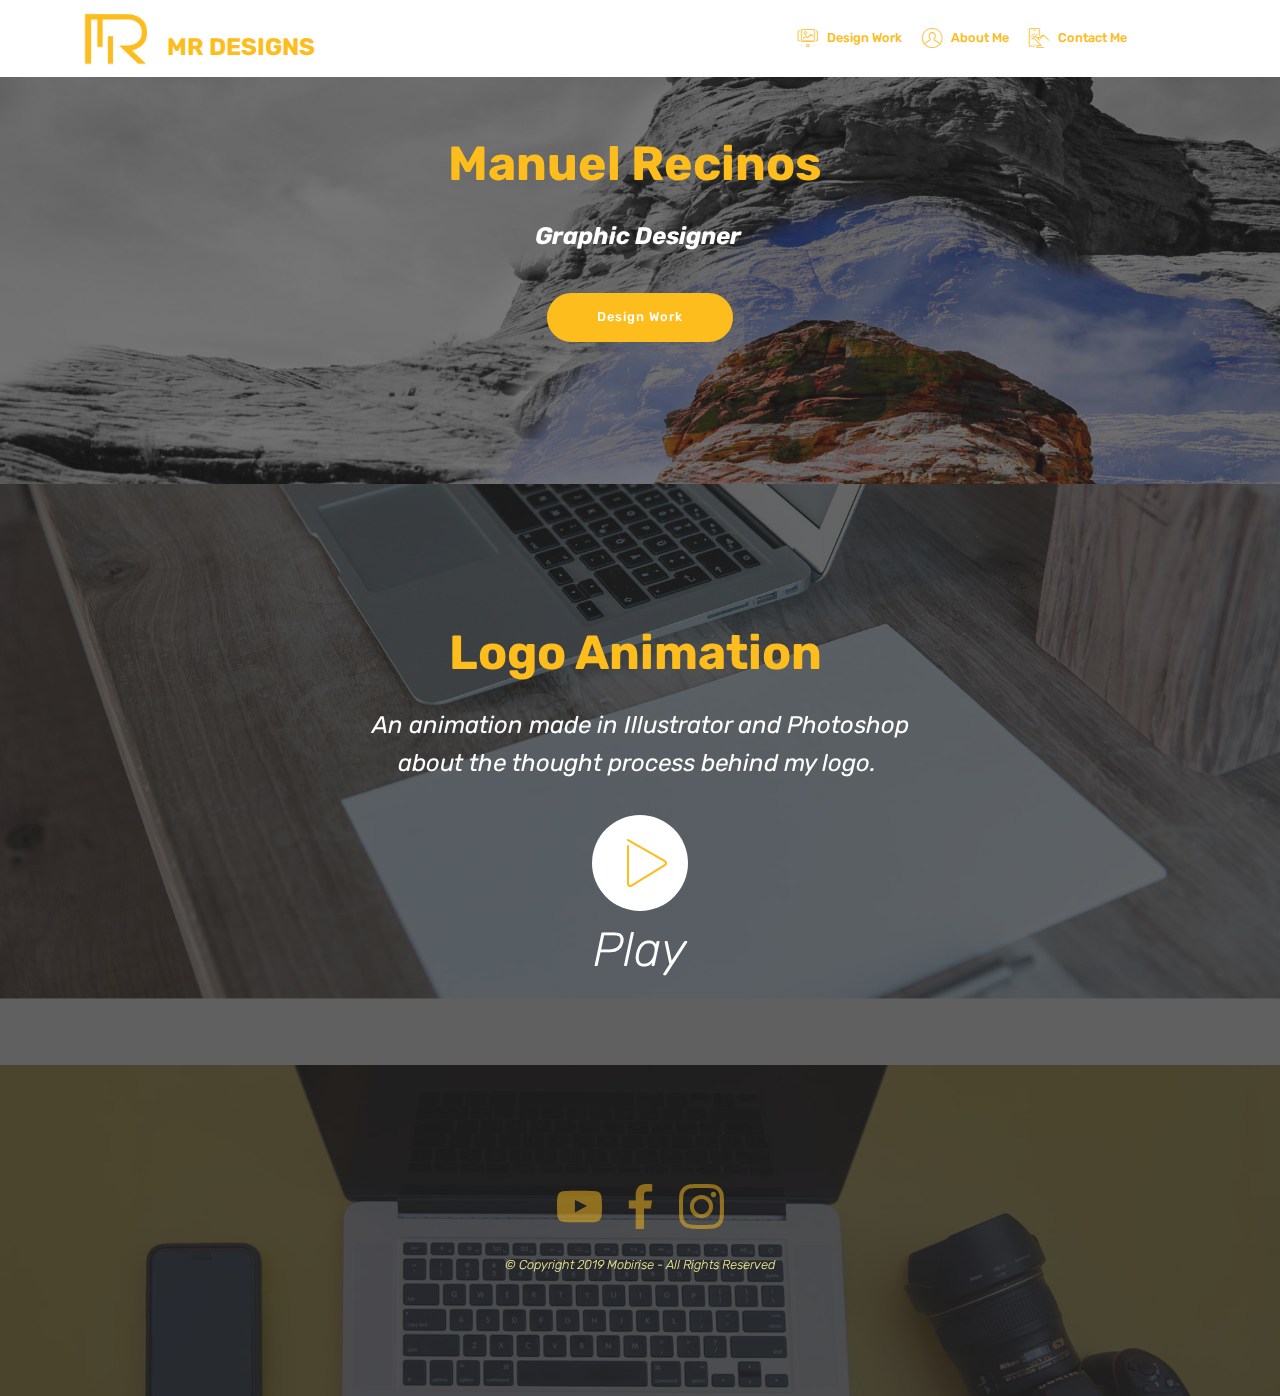
==== commit b0ac0be3: "create github pages" ====
--- a/index.html
+++ b/index.html
@@ -59,7 +59,7 @@
     </nav>
 </section>
 
-<section class="engine"><a href="https://mobirise.info/p">site templates free download</a></section><section class="header1 cid-rIvoOIbctM mbr-parallax-background" id="header16-k">
+<section class="engine"><a href="https://mobirise.info/g">how to build a website</a></section><section class="header1 cid-rIvoOIbctM mbr-parallax-background" id="header16-k">
 
     
 
--- a/assets/mobirise/css/mbr-additional.css
+++ b/assets/mobirise/css/mbr-additional.css
@@ -794,7 +794,7 @@
   text-align: center;
 }
 .cid-rIRHfotVvr {
-  padding-top: 120px;
+  padding-top: 75px;
   padding-bottom: 120px;
   background-image: url("../../../assets/images/mbr-1702x1080.jpg");
 }
@@ -1860,7 +1860,7 @@
   }
 }
 .cid-rIRHfotVvr {
-  padding-top: 120px;
+  padding-top: 75px;
   padding-bottom: 120px;
   background-image: url("../../../assets/images/mbr-1702x1080.jpg");
 }
@@ -2388,7 +2388,7 @@
   }
 }
 .cid-rIRHfotVvr {
-  padding-top: 120px;
+  padding-top: 60px;
   padding-bottom: 120px;
   background-image: url("../../../assets/images/mbr-1702x1080.jpg");
 }
@@ -2925,7 +2925,7 @@
   background: linear-gradient(to left, #554346, #45505b) !important;
 }
 .cid-rIRHfotVvr {
-  padding-top: 120px;
+  padding-top: 75px;
   padding-bottom: 120px;
   background-image: url("../../../assets/images/mbr-1702x1080.jpg");
 }
@@ -3462,7 +3462,7 @@
   background: linear-gradient(to left, #554346, #45505b) !important;
 }
 .cid-rIRHfotVvr {
-  padding-top: 120px;
+  padding-top: 75px;
   padding-bottom: 120px;
   background-image: url("../../../assets/images/mbr-1702x1080.jpg");
 }
@@ -3999,7 +3999,7 @@
   background: linear-gradient(to left, #554346, #45505b) !important;
 }
 .cid-rIRHfotVvr {
-  padding-top: 120px;
+  padding-top: 75px;
   padding-bottom: 120px;
   background-image: url("../../../assets/images/mbr-1702x1080.jpg");
 }
@@ -4536,7 +4536,7 @@
   background: linear-gradient(to left, #554346, #45505b) !important;
 }
 .cid-rIRHfotVvr {
-  padding-top: 120px;
+  padding-top: 75px;
   padding-bottom: 120px;
   background-image: url("../../../assets/images/mbr-1702x1080.jpg");
 }
--- a/assets/mobirise/css/mbr-additional.css
+++ b/assets/mobirise/css/mbr-additional.css
@@ -794,7 +794,7 @@
   text-align: center;
 }
 .cid-rIRHfotVvr {
-  padding-top: 120px;
+  padding-top: 75px;
   padding-bottom: 120px;
   background-image: url("../../../assets/images/mbr-1702x1080.jpg");
 }
@@ -1860,7 +1860,7 @@
   }
 }
 .cid-rIRHfotVvr {
-  padding-top: 120px;
+  padding-top: 75px;
   padding-bottom: 120px;
   background-image: url("../../../assets/images/mbr-1702x1080.jpg");
 }
@@ -2388,7 +2388,7 @@
   }
 }
 .cid-rIRHfotVvr {
-  padding-top: 120px;
+  padding-top: 60px;
   padding-bottom: 120px;
   background-image: url("../../../assets/images/mbr-1702x1080.jpg");
 }
@@ -2925,7 +2925,7 @@
   background: linear-gradient(to left, #554346, #45505b) !important;
 }
 .cid-rIRHfotVvr {
-  padding-top: 120px;
+  padding-top: 75px;
   padding-bottom: 120px;
   background-image: url("../../../assets/images/mbr-1702x1080.jpg");
 }
@@ -3462,7 +3462,7 @@
   background: linear-gradient(to left, #554346, #45505b) !important;
 }
 .cid-rIRHfotVvr {
-  padding-top: 120px;
+  padding-top: 75px;
   padding-bottom: 120px;
   background-image: url("../../../assets/images/mbr-1702x1080.jpg");
 }
@@ -3999,7 +3999,7 @@
   background: linear-gradient(to left, #554346, #45505b) !important;
 }
 .cid-rIRHfotVvr {
-  padding-top: 120px;
+  padding-top: 75px;
   padding-bottom: 120px;
   background-image: url("../../../assets/images/mbr-1702x1080.jpg");
 }
@@ -4536,7 +4536,7 @@
   background: linear-gradient(to left, #554346, #45505b) !important;
 }
 .cid-rIRHfotVvr {
-  padding-top: 120px;
+  padding-top: 75px;
   padding-bottom: 120px;
   background-image: url("../../../assets/images/mbr-1702x1080.jpg");
 }
